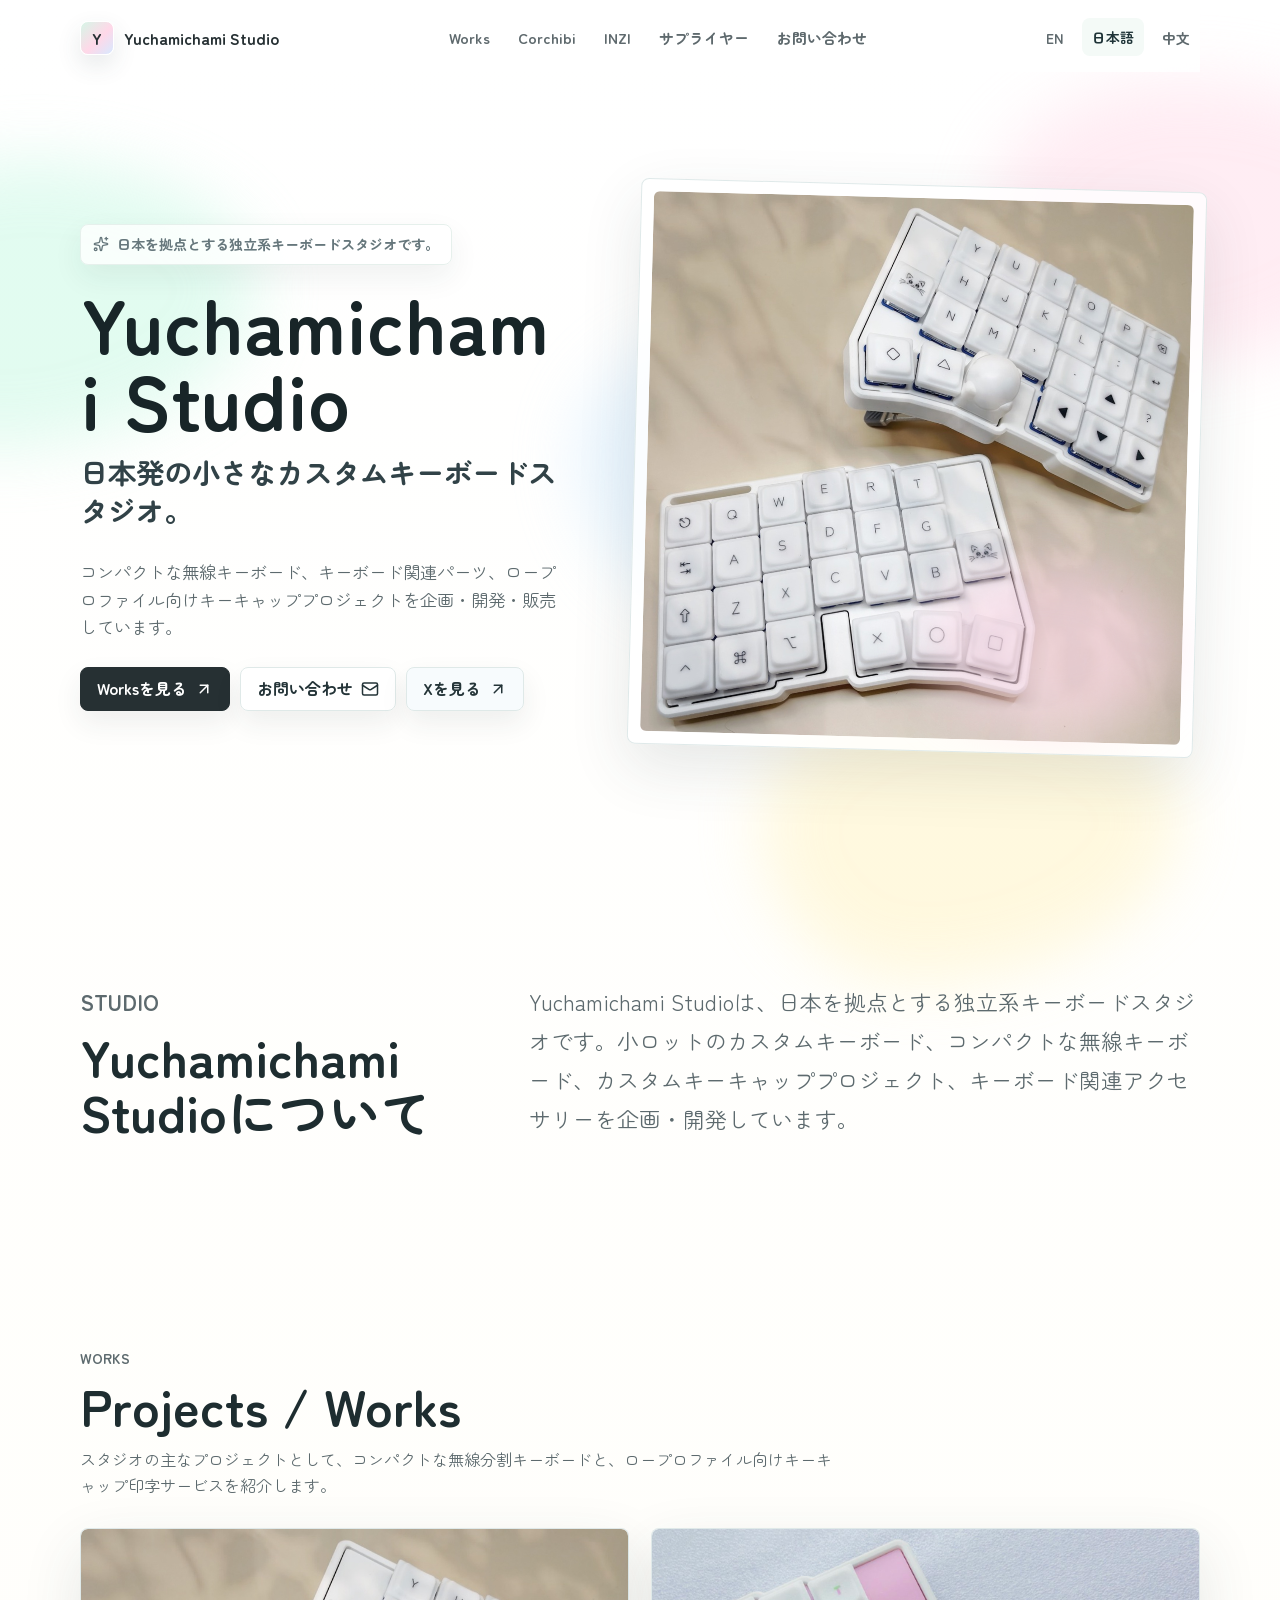
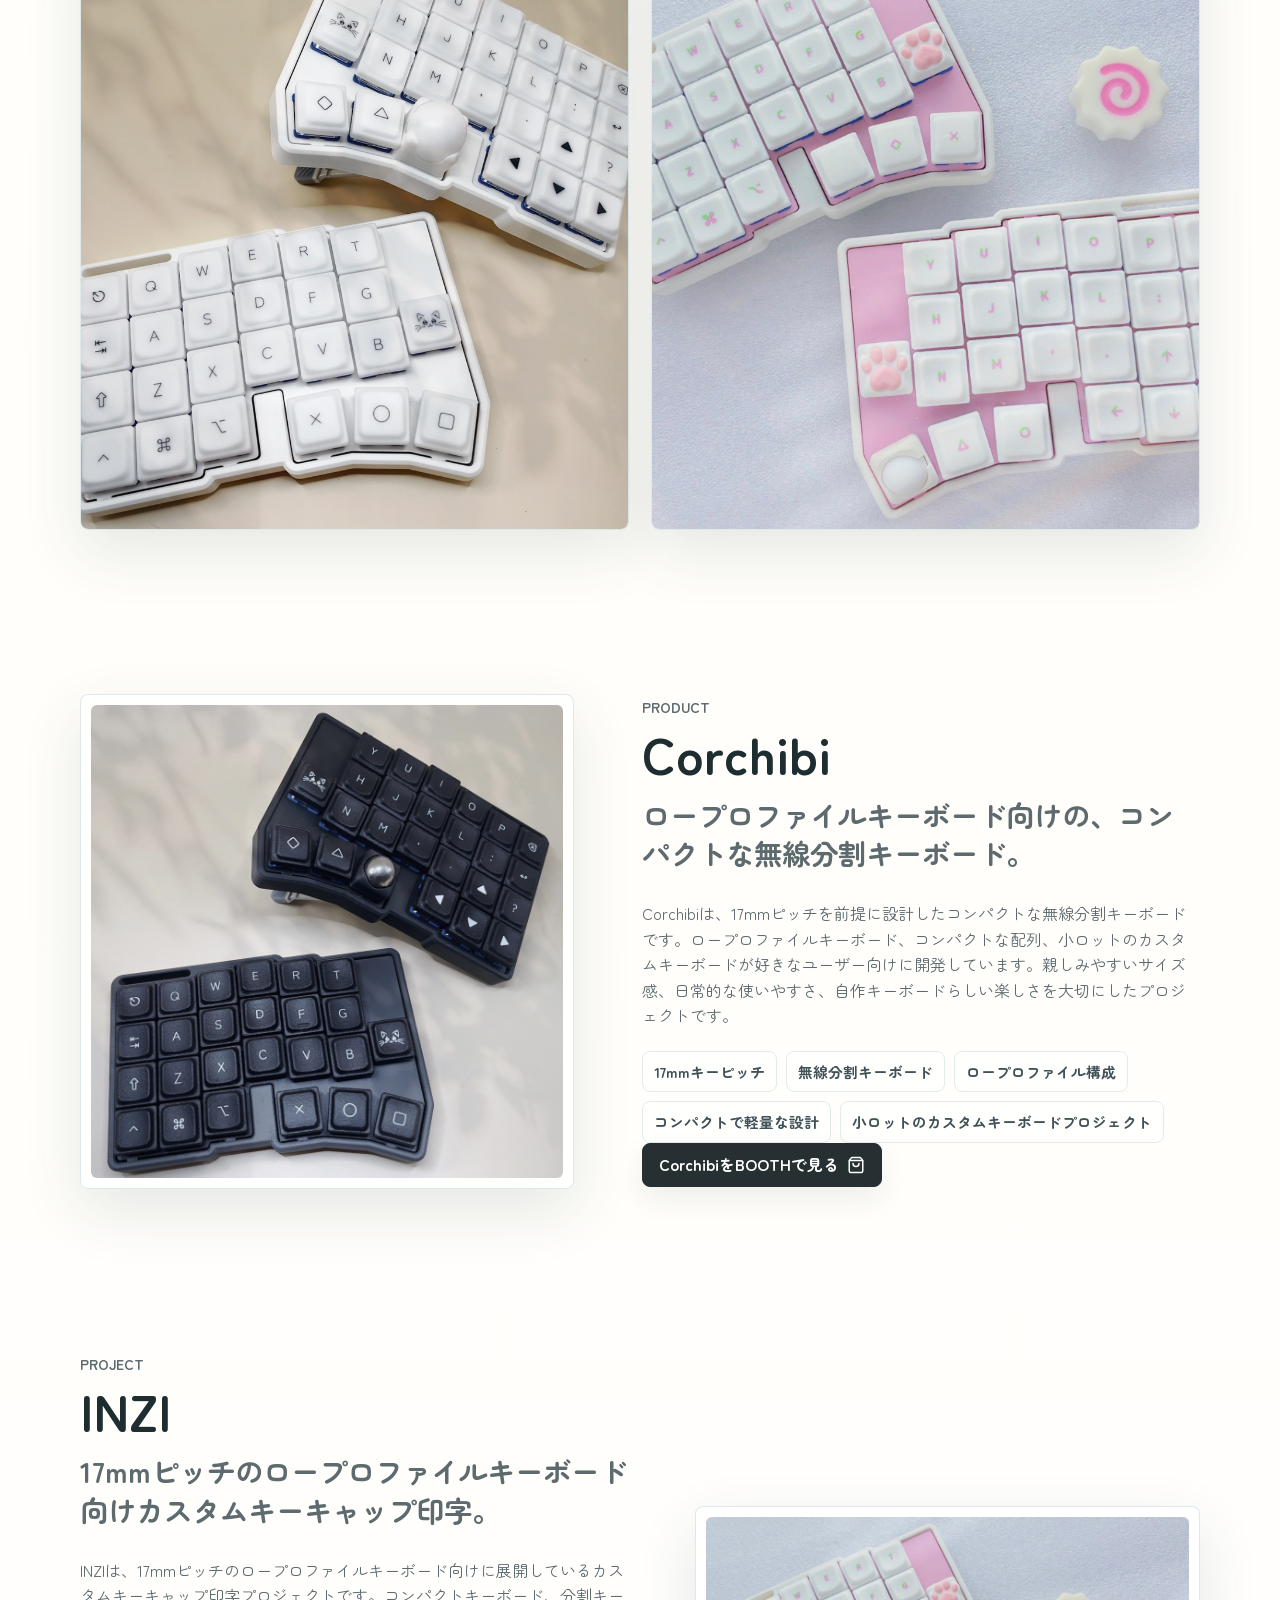
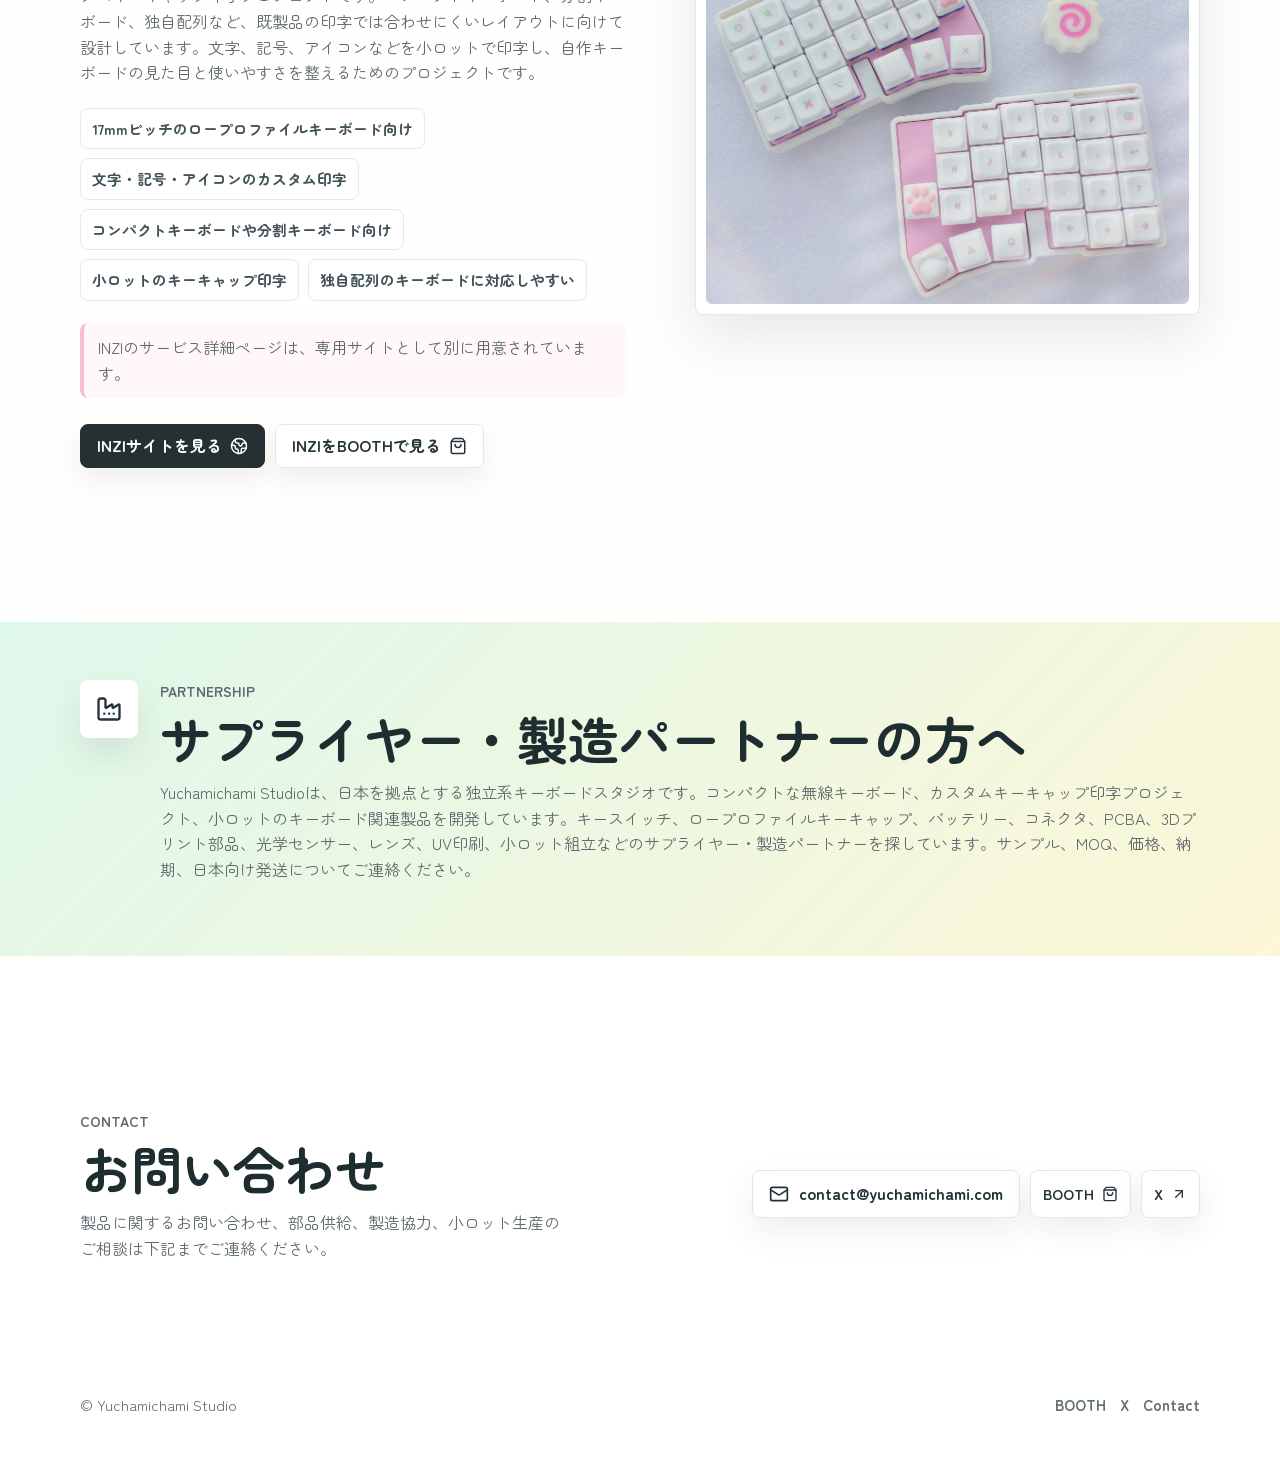
==== ja/index.html @ 156f6011 "Deploy Yuchamichami Studio site" ====
<!doctype html>
<html lang="en">
  <head>
    <meta charset="UTF-8" />
    <meta name="viewport" content="width=device-width, initial-scale=1.0" />
    <meta
      name="description"
      content="Small custom keyboards and custom keycap projects from Japan."
    />
    <meta property="og:title" content="Yuchamichami Studio" />
    <meta
      property="og:description"
      content="Small custom keyboards and custom keycap projects from Japan."
    />
    <meta property="og:image" content="/assets/corchibi-white.jpg" />
    <meta property="og:type" content="website" />
    <link rel="canonical" href="https://yuchamichami.com/" />
    <link rel="alternate" hreflang="en" href="https://yuchamichami.com/" />
    <link rel="alternate" hreflang="ja" href="https://yuchamichami.com/ja" />
    <link rel="alternate" hreflang="zh-Hans" href="https://yuchamichami.com/zh" />
    <title>Yuchamichami Studio</title>
    <script type="module" crossorigin src="/assets/index-CQ6ab3-Z.js"></script>
    <link rel="stylesheet" crossorigin href="/assets/index-CfJTHDqT.css">
  </head>

  <body>
    <div id="root"></div>
  </body>
</html>
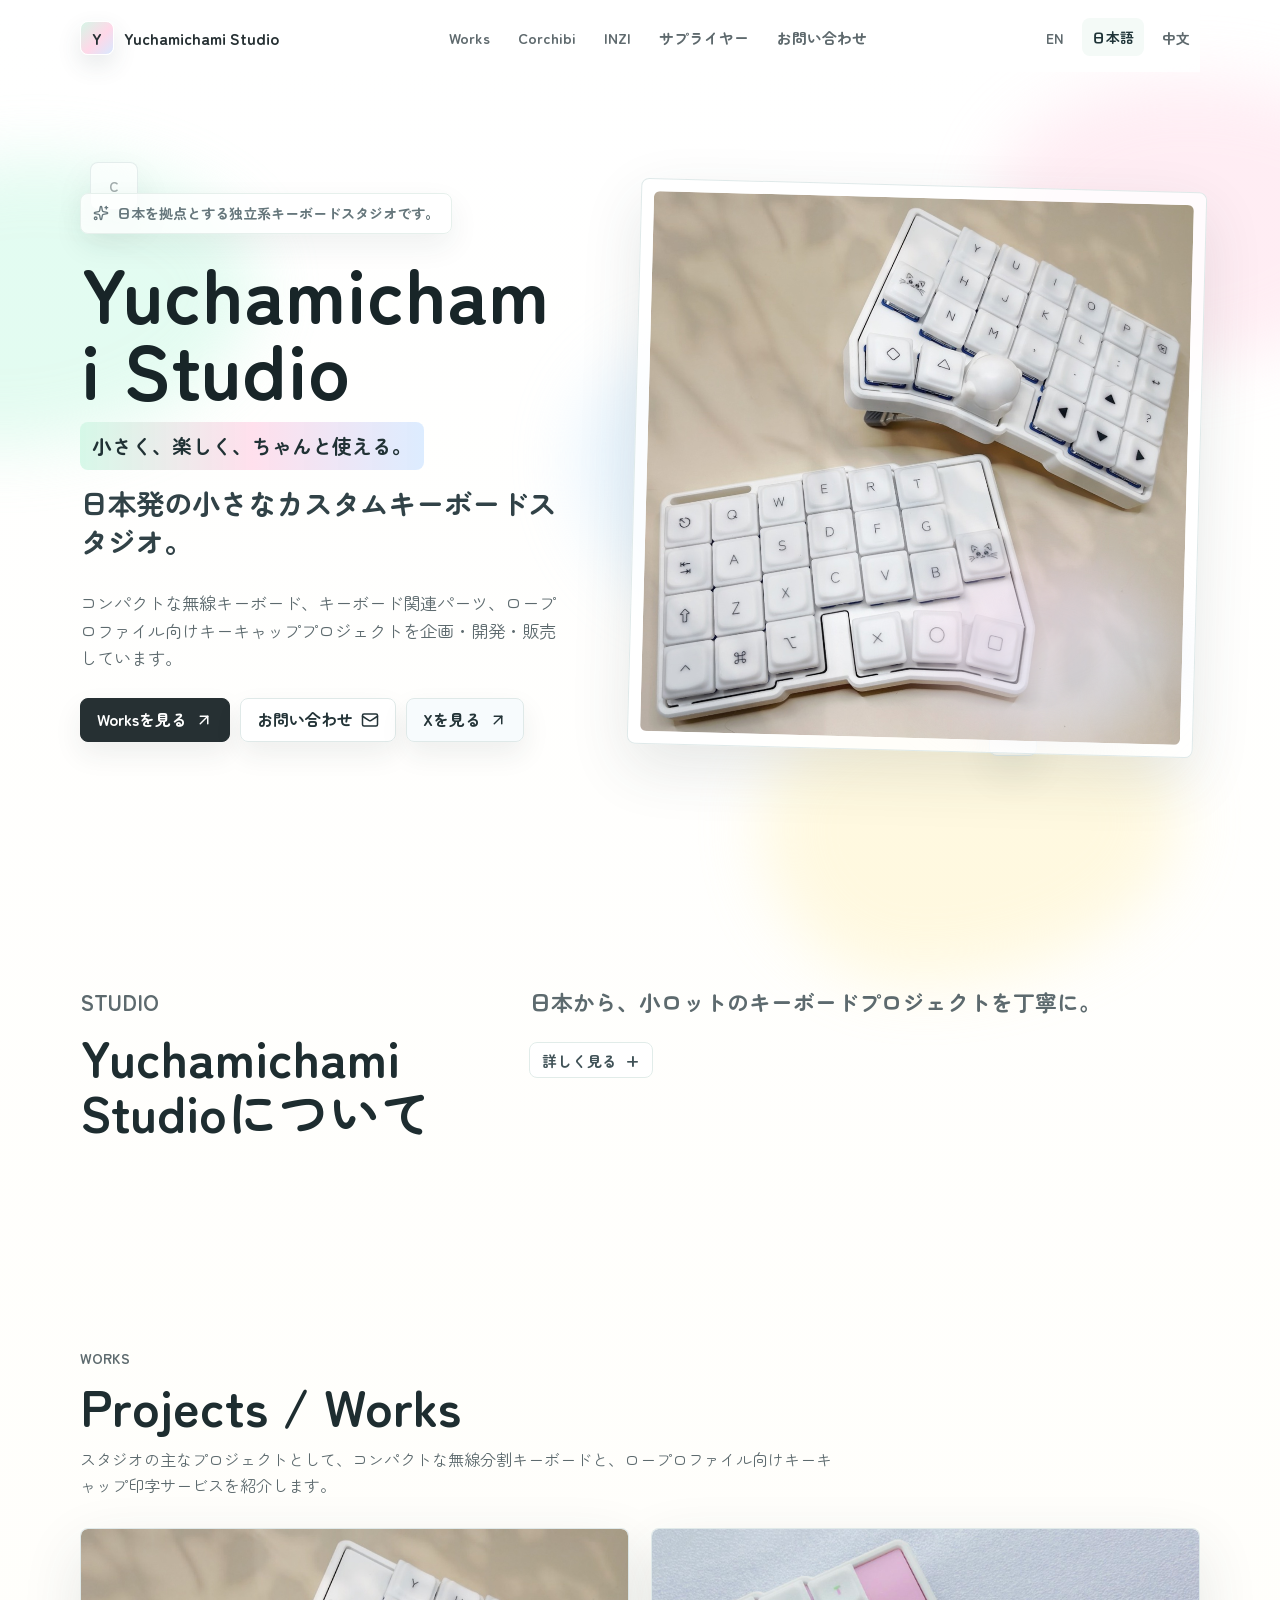
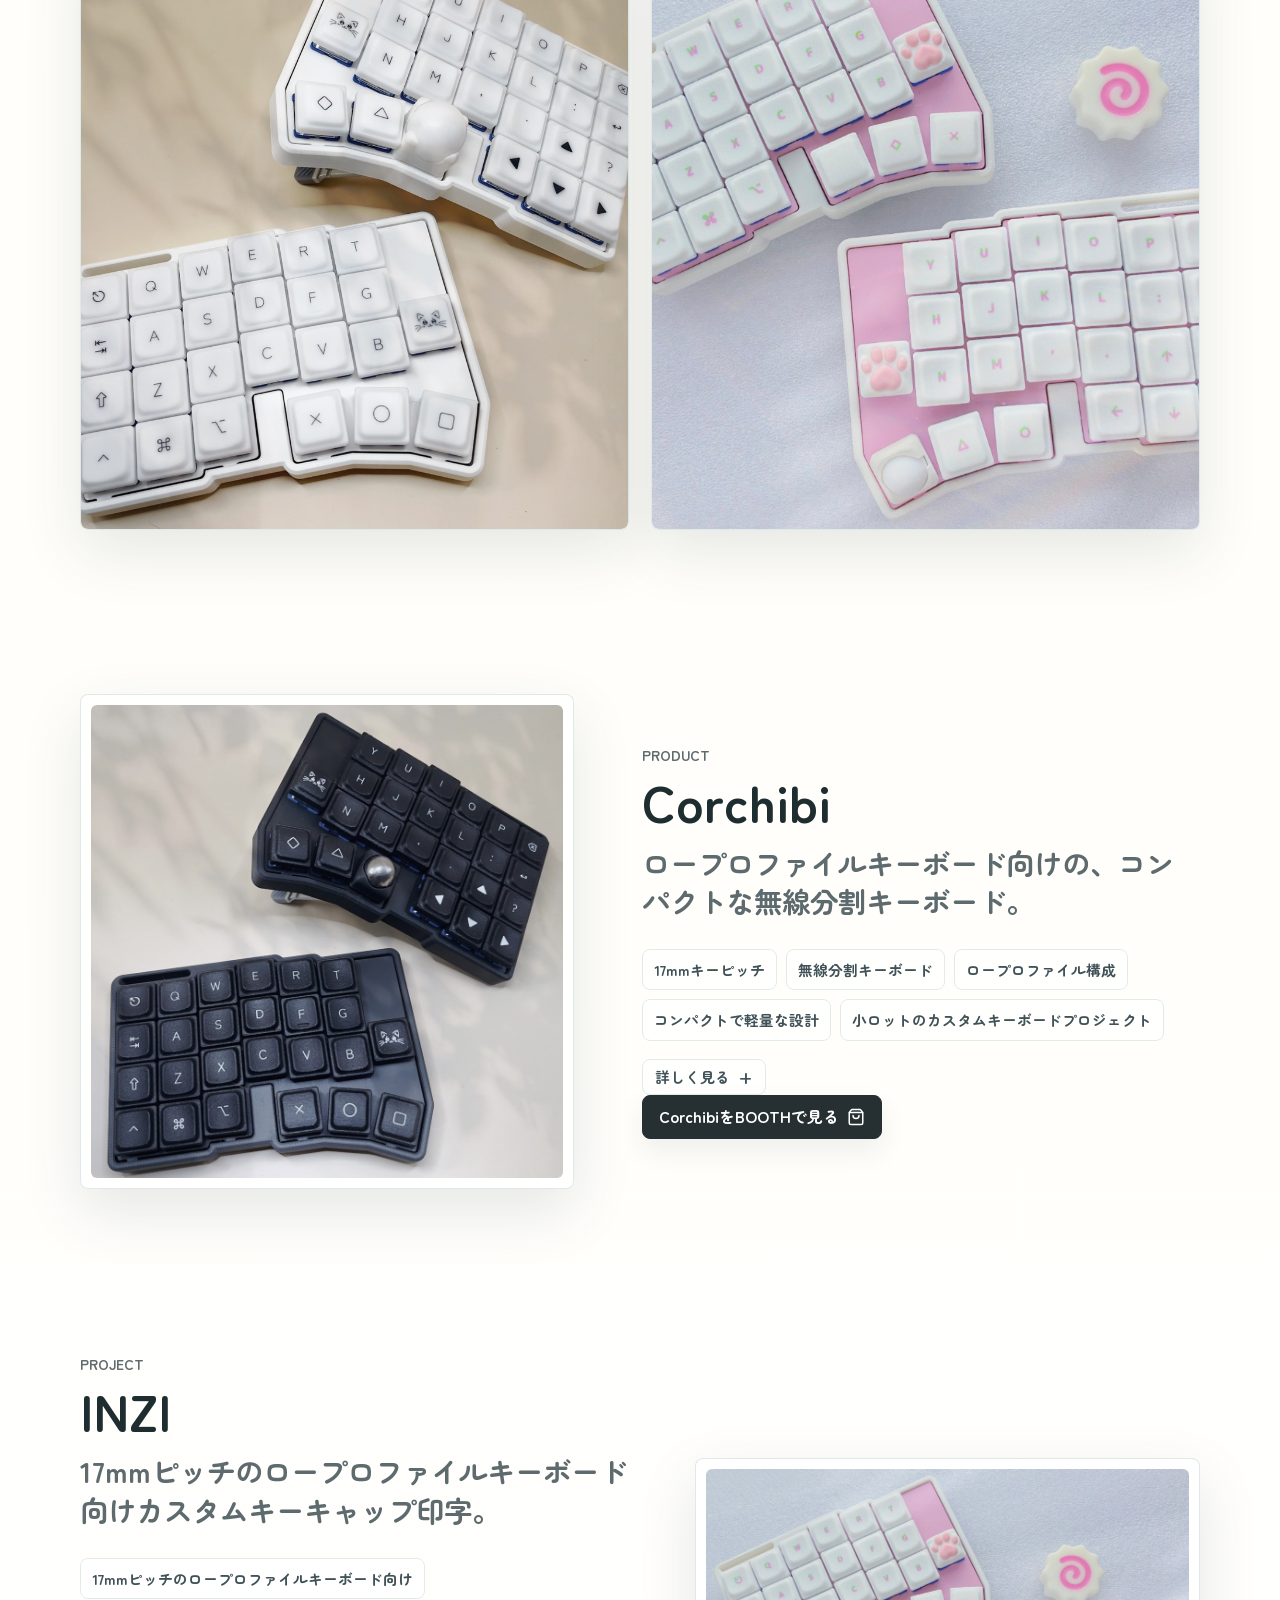
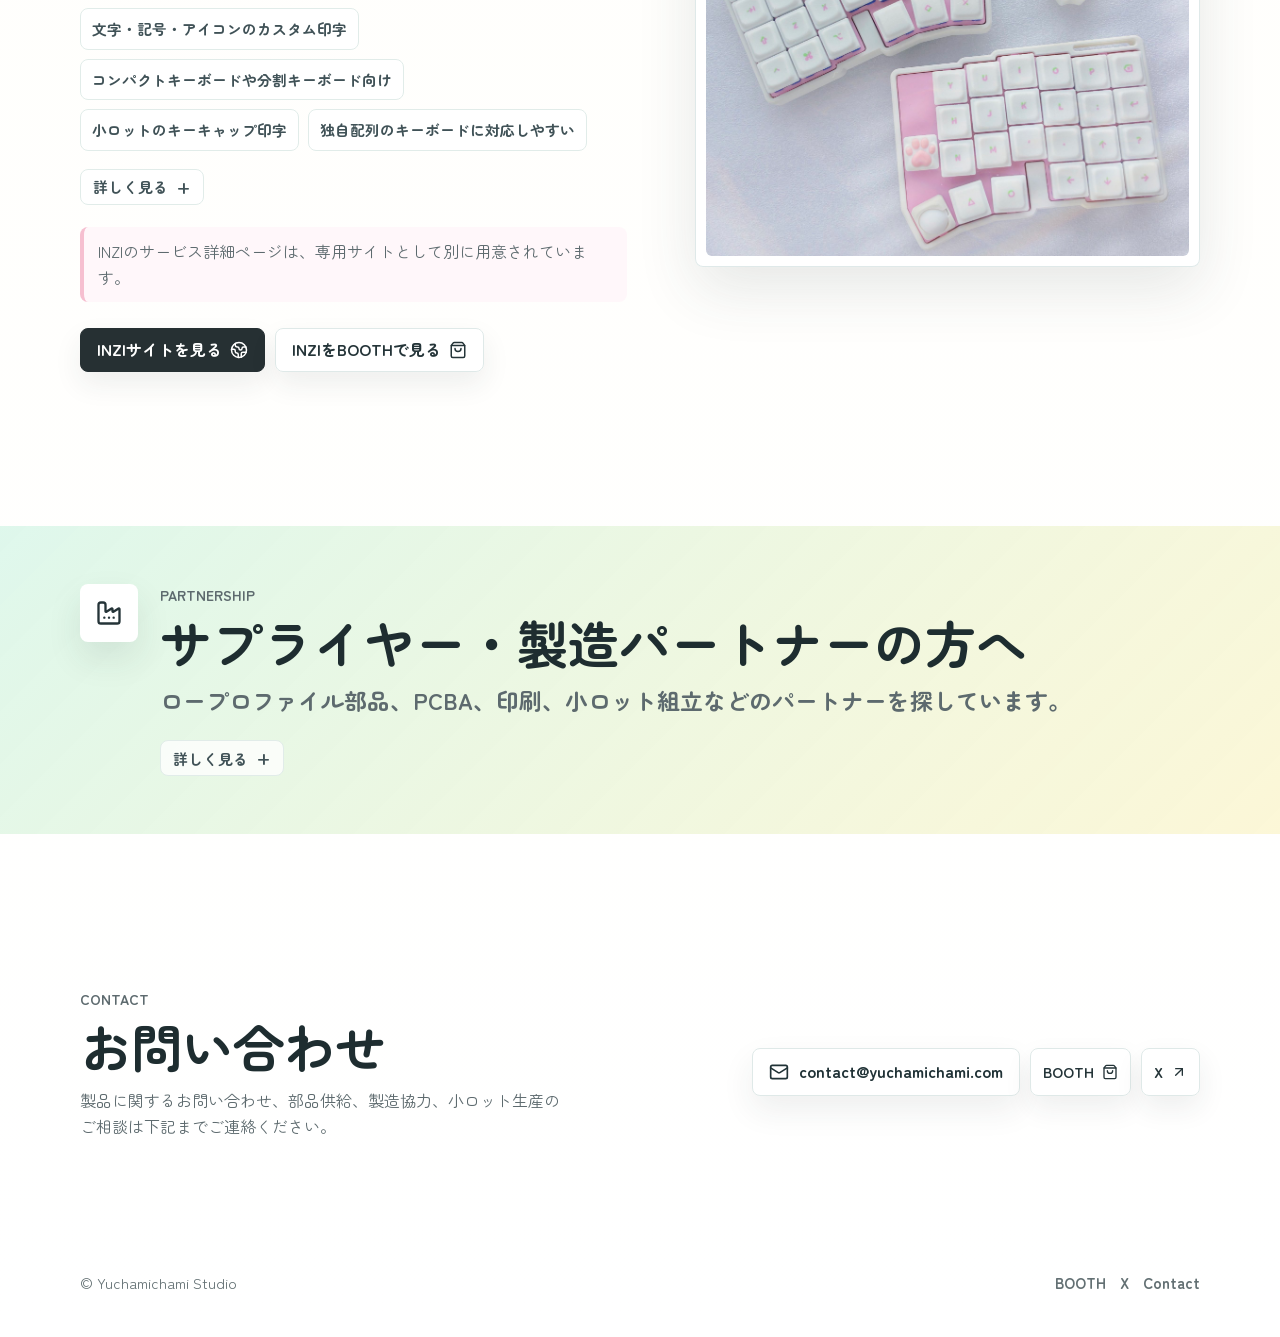
==== commit 0ff2eaa2: "Simplify copy and enrich motion" ====
--- a/ja/index.html
+++ b/ja/index.html
@@ -19,8 +19,8 @@
     <link rel="alternate" hreflang="ja" href="https://yuchamichami.com/ja" />
     <link rel="alternate" hreflang="zh-Hans" href="https://yuchamichami.com/zh" />
     <title>Yuchamichami Studio</title>
-    <script type="module" crossorigin src="/assets/index-CQ6ab3-Z.js"></script>
-    <link rel="stylesheet" crossorigin href="/assets/index-CfJTHDqT.css">
+    <script type="module" crossorigin src="/assets/index-BhpIEGTE.js"></script>
+    <link rel="stylesheet" crossorigin href="/assets/index-6RisiWN3.css">
   </head>
 
   <body>
--- a/assets/index-6RisiWN3.css
+++ b/assets/index-6RisiWN3.css
@@ -0,0 +1 @@
+@font-face{font-family:Zen Maru Gothic;font-style:normal;font-display:swap;font-weight:400;src:url([data-uri]) format("woff2"),url([data-uri]) format("woff");unicode-range:U+ffd7,U+ffda-ffdc,U+ffe0-ffe2,U+ffe4,U+ffe6,U+ffe8-ffee,U+1f100-1f10c,U+1f110-1f16c,U+1f170-1f1ac,U+1f200-1f202,U+1f210-1f234}@font-face{font-family:Zen Maru Gothic;font-style:normal;font-display:swap;font-weight:400;src:url(/assets/zen-maru-gothic-3-400-normal-CQof5Iib.woff2) format("woff2"),url(/assets/zen-maru-gothic-3-400-normal-CDTgsqhc.woff) format("woff");unicode-range:U+fa10,U+fa12-fa6d,U+fb00-fb04,U+fe10-fe19,U+fe30-fe42,U+fe44-fe52,U+fe54-fe66,U+fe68-fe6b,U+ff02,U+ff04,U+ff07,U+ff51,U+ff5b,U+ff5d,U+ff5f-ff60,U+ff66,U+ff69,U+ff87,U+ffa1-ffbe,U+ffc2-ffc7,U+ffca-ffcf,U+ffd2-ffd6}@font-face{font-family:Zen Maru Gothic;font-style:normal;font-display:swap;font-weight:400;src:url([data-uri]) format("woff2"),url([data-uri]) format("woff");unicode-range:U+f92d-f959,U+f95b-f9f2,U+f9f4-fa0b,U+fa0e-fa0f}@font-face{font-family:Zen Maru Gothic;font-style:normal;font-display:swap;font-weight:400;src:url(/assets/zen-maru-gothic-5-400-normal-dmIZJC44.woff2) format("woff2"),url(/assets/zen-maru-gothic-5-400-normal-CtYYccu3.woff) format("woff");unicode-range:U+9e8b-9e8c,U+9e8e-9e8f,U+9e91-9e92,U+9e95-9e96,U+9e98,U+9e9b,U+9e9d-9e9e,U+9ea4-9ea5,U+9ea8-9eaa,U+9eac-9eb0,U+9eb3-9eb5,U+9eb8,U+9ebc-9ebf,U+9ec3,U+9ec6,U+9ec8,U+9ecb-9ecd,U+9ecf-9ed1,U+9ed4-9ed5,U+9ed8,U+9edb-9ee0,U+9ee4-9ee5,U+9ee7-9ee8,U+9eec-9ef2,U+9ef4-9ef9,U+9efb-9eff,U+9f02-9f03,U+9f07-9f09,U+9f0e-9f12,U+9f14-9f17,U+9f19-9f1b,U+9f1f-9f22,U+9f26,U+9f2a-9f2c,U+9f2f,U+9f31-9f32,U+9f34,U+9f37,U+9f39-9f3a,U+9f3c-9f3f,U+9f41,U+9f43-9f47,U+9f4a,U+9f4e-9f50,U+9f52-9f58,U+9f5a,U+9f5d-9f61,U+9f63,U+9f66-9f6a,U+9f6c-9f73,U+9f75-9f77,U+9f7a,U+9f7d,U+9f7f,U+9f8f-9f92,U+9f94-9f97,U+9f99,U+9f9c-9fa3,U+9fa5,U+9fb4,U+9fbc-9fc2,U+9fc4,U+9fc6,U+9fcc,U+f900-f92c}@font-face{font-family:Zen Maru Gothic;font-style:normal;font-display:swap;font-weight:400;src:url(/assets/zen-maru-gothic-6-400-normal-CnV_10XA.woff2) format("woff2"),url(/assets/zen-maru-gothic-6-400-normal-DOyW9FmE.woff) format("woff");unicode-range:U+9c3e,U+9c41,U+9c43-9c4a,U+9c4e-9c50,U+9c52-9c54,U+9c56,U+9c58,U+9c5a-9c61,U+9c63,U+9c65,U+9c67-9c6b,U+9c6d-9c6e,U+9c70,U+9c72,U+9c75-9c78,U+9c7a-9c7c,U+9ce6-9ce7,U+9ceb-9cec,U+9cf0,U+9cf2,U+9cf6-9cf7,U+9cf9,U+9d02-9d03,U+9d06-9d09,U+9d0b,U+9d0e,U+9d11-9d12,U+9d15,U+9d17-9d18,U+9d1b-9d1f,U+9d23,U+9d26,U+9d2a-9d2c,U+9d2f-9d30,U+9d32-9d34,U+9d3a,U+9d3c-9d3f,U+9d41-9d48,U+9d4a,U+9d50-9d54,U+9d59,U+9d5d-9d65,U+9d69-9d6c,U+9d6f-9d70,U+9d72-9d73,U+9d76-9d77,U+9d7a-9d7c,U+9d7e,U+9d83-9d84,U+9d86-9d87,U+9d89-9d8a,U+9d8d-9d8e,U+9d92-9d93,U+9d95-9d9a,U+9da1,U+9da4,U+9da9-9dac,U+9dae,U+9db1-9db2,U+9db5,U+9db8-9dbd,U+9dbf-9dc4,U+9dc6-9dc7,U+9dc9-9dca,U+9dcf,U+9dd3-9dd7,U+9dd9-9dda,U+9dde-9de0,U+9de3,U+9de5-9de7,U+9de9,U+9deb,U+9ded-9df0,U+9df3-9df4,U+9df8,U+9dfd-9dfe,U+9e02,U+9e07,U+9e0a,U+9e0d-9e0e,U+9e10-9e12,U+9e15-9e16,U+9e19-9e1f,U+9e75,U+9e79-9e7d,U+9e80-9e85,U+9e87-9e88}@font-face{font-family:Zen Maru Gothic;font-style:normal;font-display:swap;font-weight:400;src:url(/assets/zen-maru-gothic-7-400-normal-BFqmpplX.woff2) format("woff2"),url(/assets/zen-maru-gothic-7-400-normal-BBS_c28a.woff) format("woff");unicode-range:U+9ae5-9ae7,U+9ae9,U+9aeb-9aec,U+9aee-9aef,U+9af1-9af5,U+9af7,U+9af9-9afb,U+9afd,U+9aff-9b06,U+9b08-9b09,U+9b0b-9b0e,U+9b10,U+9b12,U+9b16,U+9b18-9b1d,U+9b1f-9b20,U+9b22-9b23,U+9b25-9b2f,U+9b32-9b35,U+9b37,U+9b39-9b3b,U+9b3d,U+9b43-9b44,U+9b48,U+9b4b-9b4f,U+9b51,U+9b55-9b58,U+9b5b,U+9b5e,U+9b61,U+9b63,U+9b65-9b66,U+9b68,U+9b6a-9b6f,U+9b72-9b79,U+9b7f-9b80,U+9b83-9b87,U+9b89-9b8b,U+9b8d,U+9b8f-9b94,U+9b96-9b97,U+9b9a,U+9b9d-9ba0,U+9ba6-9ba7,U+9ba9-9baa,U+9bac,U+9bb0-9bb2,U+9bb4,U+9bb7-9bb9,U+9bbb-9bbc,U+9bbe-9bc1,U+9bc6-9bc8,U+9bca,U+9bce-9bd2,U+9bd4,U+9bd7-9bd8,U+9bdd,U+9bdf,U+9be1-9be5,U+9be7,U+9bea-9beb,U+9bee-9bf3,U+9bf5,U+9bf7-9bfa,U+9bfd,U+9bff-9c00,U+9c02,U+9c04,U+9c06,U+9c08-9c0d,U+9c0f-9c16,U+9c18-9c1e,U+9c21-9c2a,U+9c2d-9c32,U+9c35-9c37,U+9c39-9c3a,U+9c3d}@font-face{font-family:Zen Maru Gothic;font-style:normal;font-display:swap;font-weight:400;src:url(/assets/zen-maru-gothic-8-400-normal-BvzSkzoQ.woff2) format("woff2"),url(/assets/zen-maru-gothic-8-400-normal-C-r-dxFz.woff) format("woff");unicode-range:U+98eb,U+98ed-98ee,U+98f0-98f1,U+98f3,U+98f6,U+9902,U+9907-9909,U+9911-9912,U+9914-9918,U+991a-9922,U+9924,U+9926-9927,U+992b-992c,U+992e,U+9931-9935,U+9939-993e,U+9940-9942,U+9945-9949,U+994b-994e,U+9950-9952,U+9954-9955,U+9958-9959,U+995b-995c,U+995e-9960,U+9963,U+9997-9998,U+999b,U+999d-999f,U+99a3,U+99a5-99a6,U+99a8,U+99ad-99ae,U+99b0-99b2,U+99b5,U+99b9-99ba,U+99bc-99bd,U+99bf,U+99c1,U+99c3,U+99c8-99c9,U+99d1,U+99d3-99d5,U+99d8-99df,U+99e1-99e2,U+99e7,U+99ea-99ee,U+99f0-99f2,U+99f4-99f5,U+99f8-99f9,U+99fb-99fe,U+9a01-9a05,U+9a08,U+9a0a-9a0c,U+9a0f-9a11,U+9a16,U+9a1a,U+9a1e,U+9a20,U+9a22-9a24,U+9a27,U+9a2b,U+9a2d-9a2e,U+9a31,U+9a33,U+9a35-9a38,U+9a3e,U+9a40-9a45,U+9a47,U+9a4a-9a4e,U+9a51-9a52,U+9a54-9a58,U+9a5b,U+9a5d,U+9a5f,U+9a62,U+9a64-9a65,U+9a69-9a6c,U+9aaa,U+9aac-9ab0,U+9ab2,U+9ab4-9ab7,U+9ab9,U+9abb-9ac1,U+9ac3,U+9ac6,U+9ac8,U+9ace-9ad3,U+9ad5-9ad7,U+9adb-9adc,U+9ade-9ae0,U+9ae2-9ae4}@font-face{font-family:Zen Maru Gothic;font-style:normal;font-display:swap;font-weight:400;src:url(/assets/zen-maru-gothic-9-400-normal-DyDupvGK.woff2) format("woff2"),url(/assets/zen-maru-gothic-9-400-normal-qMFnVKQR.woff) format("woff");unicode-range:U+971d,U+9721-9724,U+9728,U+972a,U+9730-9731,U+9733,U+9736,U+9738-9739,U+973b,U+973d-973e,U+9741-9744,U+9746-974a,U+974d-974f,U+9751,U+9755,U+9757-9758,U+975a-975c,U+9760-9761,U+9763-9764,U+9766-9768,U+976a-976b,U+976e,U+9771,U+9773,U+9776-977d,U+977f-9781,U+9785-9786,U+9789,U+978b,U+978f-9790,U+9795-9797,U+9799-979a,U+979c,U+979e-97a0,U+97a2-97a3,U+97a6,U+97a8,U+97ab-97ac,U+97ae,U+97b1-97b6,U+97b8-97ba,U+97bc,U+97be-97bf,U+97c1,U+97c3-97ce,U+97d0-97d1,U+97d4,U+97d7-97d9,U+97db-97de,U+97e0-97e1,U+97e4,U+97e6,U+97ed-97ef,U+97f1-97f2,U+97f4-97f8,U+97fa,U+9804,U+9807,U+980a,U+980c-980f,U+9814,U+9816-9817,U+9819-981a,U+981c,U+981e,U+9820-9821,U+9823-9826,U+982b,U+982e-9830,U+9832-9835,U+9837,U+9839,U+983d-983e,U+9844,U+9846-9847,U+984a-984b,U+984f,U+9851-9853,U+9856-9857,U+9859-985b,U+9862-9863,U+9865-9866,U+986a-986c,U+986f-9871,U+9873-9875,U+98aa-98ab,U+98ad-98ae,U+98b0-98b1,U+98b4,U+98b6-98b8,U+98ba-98bc,U+98bf,U+98c2-98c8,U+98cb-98cc,U+98ce,U+98dc,U+98de,U+98e0-98e1,U+98e3,U+98e5-98e7,U+98e9-98ea}@font-face{font-family:Zen Maru Gothic;font-style:normal;font-display:swap;font-weight:400;src:url(/assets/zen-maru-gothic-10-400-normal-CF28PtLj.woff2) format("woff2"),url(/assets/zen-maru-gothic-10-400-normal-CmNNVX-G.woff) format("woff");unicode-range:U+944a,U+944c,U+9452-9453,U+9455,U+9459-945c,U+945e-9463,U+9468,U+946a-946b,U+946d-9472,U+9475,U+9477,U+947c-947f,U+9481,U+9483-9485,U+9578-9579,U+957e-957f,U+9582,U+9584,U+9586-9588,U+958a,U+958c-958f,U+9592,U+9594,U+9596,U+9598-9599,U+959d-95a1,U+95a4,U+95a6-95a9,U+95ab-95ad,U+95b1,U+95b4,U+95b6,U+95b9-95bf,U+95c3,U+95c6,U+95c8-95cd,U+95d0-95d6,U+95d9-95da,U+95dc-95e2,U+95e4-95e6,U+95e8,U+961d-961e,U+9621-9622,U+9624-9626,U+9628,U+962c,U+962e-962f,U+9631,U+9633-9634,U+9637-963a,U+963c-963d,U+9641-9642,U+964b-964c,U+964f,U+9652,U+9654,U+9656-9658,U+965c-965f,U+9661,U+9666,U+966a,U+966c,U+966e,U+9672,U+9674,U+9677,U+967b-967c,U+967e-967f,U+9681-9684,U+9689,U+968b,U+968d,U+9691,U+9695-9698,U+969a,U+969d,U+969f,U+96a4-96aa,U+96ae-96b4,U+96b6,U+96b8-96bb,U+96bd,U+96c1,U+96c9-96cb,U+96cd-96ce,U+96d2,U+96d5-96d6,U+96d8-96da,U+96dc-96df,U+96e9,U+96ef,U+96f1,U+96f9-96fa,U+9702-9706,U+9708-9709,U+970d-970f,U+9711,U+9713-9714,U+9716,U+9719-971b}@font-face{font-family:Zen Maru Gothic;font-style:normal;font-display:swap;font-weight:400;src:url(/assets/zen-maru-gothic-11-400-normal-BJJLM63J.woff2) format("woff2"),url(/assets/zen-maru-gothic-11-400-normal-DMDB0rCu.woff) format("woff");unicode-range:U+92bc-92bd,U+92bf-92c3,U+92c5-92c8,U+92cb-92d0,U+92d2-92d3,U+92d5,U+92d7-92d9,U+92dc-92dd,U+92df-92e1,U+92e3-92e5,U+92e7-92ea,U+92ec,U+92ee,U+92f0,U+92f2,U+92f7-92fb,U+92ff-9300,U+9302,U+9304,U+9308,U+930d,U+930f-9311,U+9314-9315,U+9318-931a,U+931c-931f,U+9321-9325,U+9327-932b,U+932e,U+9333-9337,U+933a-933b,U+9344,U+9347-934a,U+934d,U+9350-9352,U+9354-9358,U+935a,U+935c,U+935e,U+9360,U+9364-9365,U+9367,U+9369-936d,U+936f-9371,U+9373-9374,U+9376,U+937a,U+937d-9382,U+9388,U+938a-938b,U+938d,U+938f,U+9392,U+9394-9395,U+9397-9398,U+939a-939b,U+939e,U+93a1,U+93a3-93a4,U+93a6,U+93a8-93a9,U+93ab-93ad,U+93b0,U+93b4-93b6,U+93b9-93bb,U+93c1,U+93c3-93cd,U+93d0-93d1,U+93d3,U+93d6-93d9,U+93dc-93df,U+93e2,U+93e4-93e8,U+93f1,U+93f5,U+93f7-93fb,U+93fd,U+9401-9404,U+9407-9409,U+940d-9410,U+9413-9417,U+9419-941a,U+941f,U+9421,U+942b,U+942e-942f,U+9431-9434,U+9436,U+9438,U+943a-943b,U+943d,U+943f,U+9441,U+9443-9445,U+9448}@font-face{font-family:Zen Maru Gothic;font-style:normal;font-display:swap;font-weight:400;src:url(/assets/zen-maru-gothic-12-400-normal-DAuEC3fn.woff2) format("woff2"),url(/assets/zen-maru-gothic-12-400-normal-BN-5a0O1.woff) format("woff");unicode-range:U+9143,U+9146-914c,U+914f,U+9153,U+9156-915b,U+9161,U+9163-9165,U+9167,U+9169,U+916d,U+9172-9174,U+9179-917b,U+9181-9183,U+9185-9187,U+9189-918b,U+918e,U+9191,U+9193-9195,U+9197-9198,U+919e,U+91a1-91a2,U+91a6,U+91a8,U+91aa-91b6,U+91ba-91bd,U+91bf-91c6,U+91c9,U+91cb,U+91d0,U+91d3-91d4,U+91d6-91d7,U+91d9-91db,U+91de-91df,U+91e1,U+91e4-91e6,U+91e9-91ea,U+91ec-91f1,U+91f5-91f7,U+91f9,U+91fb-91fd,U+91ff-9201,U+9204-9207,U+9209-920a,U+920c,U+920e,U+9210-9218,U+921c-921e,U+9223-9226,U+9228-9229,U+922c,U+922e-9230,U+9233,U+9235-923a,U+923c,U+923e-9240,U+9242-9243,U+9245-924b,U+924d-9251,U+9256-925a,U+925c-925e,U+9260-9261,U+9264-9269,U+926e-9270,U+9275-9279,U+927b-927f,U+9288-928a,U+928d-928e,U+9291-9293,U+9295-9297,U+9299,U+929b-929c,U+929f-92a0,U+92a4-92a5,U+92a7-92a8,U+92ab,U+92af,U+92b2-92b3,U+92b6-92bb}@font-face{font-family:Zen Maru Gothic;font-style:normal;font-display:swap;font-weight:400;src:url(/assets/zen-maru-gothic-13-400-normal-Dh-hcfSr.woff2) format("woff2"),url(/assets/zen-maru-gothic-13-400-normal-BKhK_wTQ.woff) format("woff");unicode-range:U+8f52-8f55,U+8f57-8f58,U+8f5c-8f5e,U+8f61-8f66,U+8f9c-8f9d,U+8f9f-8fa2,U+8fa4-8fa8,U+8fad-8faf,U+8fb4-8fb8,U+8fbe,U+8fc0-8fc2,U+8fc6,U+8fc8,U+8fca-8fcb,U+8fcd,U+8fd0,U+8fd2-8fd3,U+8fd5,U+8fda,U+8fe0,U+8fe2-8fe5,U+8fe8-8fea,U+8fed-8fef,U+8ff1,U+8ff4-8ff6,U+8ff8-8ffb,U+8ffe,U+9002,U+9004-9005,U+9008,U+900b-900e,U+9011,U+9013,U+9015-9016,U+9018,U+901b,U+901e,U+9021,U+9027-902a,U+902c-902d,U+902f,U+9033-9037,U+9039,U+903c,U+903e-903f,U+9041,U+9043-9044,U+9049,U+904c,U+904f-9052,U+9056,U+9058,U+905b-905e,U+9062,U+9066-9068,U+906c,U+906f-9070,U+9072,U+9074,U+9076,U+9079,U+9080-9083,U+9085,U+9087-9088,U+908b-908c,U+908e-9090,U+9095,U+9097-9099,U+909b,U+90a0-90a2,U+90a5,U+90a8,U+90af-90b6,U+90bd-90be,U+90c3-90c5,U+90c7-90c9,U+90cc,U+90d2,U+90d5,U+90d7-90d9,U+90db-90df,U+90e2,U+90e4-90e5,U+90eb,U+90ef-90f0,U+90f2,U+90f4,U+90f6,U+90fe-9100,U+9102,U+9104-9106,U+9108,U+910d,U+9110,U+9112,U+9114-911a,U+911c,U+911e,U+9120,U+9122-9123,U+9125,U+9127,U+9129,U+912d-9132,U+9134,U+9136-9137,U+9139-913a,U+913c-913d}@font-face{font-family:Zen Maru Gothic;font-style:normal;font-display:swap;font-weight:400;src:url(/assets/zen-maru-gothic-14-400-normal-mYXPWEqu.woff2) format("woff2"),url(/assets/zen-maru-gothic-14-400-normal-DamfimbZ.woff) format("woff");unicode-range:U+8dc0,U+8dc2,U+8dc5-8dc8,U+8dca-8dcc,U+8dce-8dcf,U+8dd1,U+8dd4-8dd7,U+8dd9-8ddb,U+8ddf,U+8de3-8de5,U+8de7,U+8dea-8dec,U+8df0-8df2,U+8df4,U+8dfc-8dfd,U+8dff,U+8e01,U+8e04-8e06,U+8e08-8e09,U+8e0b-8e0c,U+8e10-8e11,U+8e14,U+8e16,U+8e1d-8e23,U+8e26-8e27,U+8e30-8e31,U+8e33-8e39,U+8e3d,U+8e40-8e42,U+8e44,U+8e47-8e50,U+8e54-8e55,U+8e59,U+8e5b-8e64,U+8e69,U+8e6c-8e6d,U+8e6f-8e72,U+8e75-8e77,U+8e79-8e7c,U+8e81-8e85,U+8e89,U+8e8b,U+8e90-8e95,U+8e98-8e9b,U+8e9d-8e9e,U+8ea1-8ea2,U+8ea7,U+8ea9-8eaa,U+8eac-8eb1,U+8eb3,U+8eb5-8eb6,U+8eba-8ebb,U+8ebe,U+8ec0-8ec1,U+8ec3-8ec8,U+8ecb,U+8ecf,U+8ed1,U+8ed4,U+8edb-8edc,U+8ee3,U+8ee8,U+8eeb,U+8eed-8eee,U+8ef0-8ef1,U+8ef7,U+8ef9-8efc,U+8efe,U+8f00,U+8f02,U+8f05,U+8f07-8f08,U+8f0a,U+8f0f-8f10,U+8f12-8f13,U+8f15-8f19,U+8f1b-8f1c,U+8f1e-8f21,U+8f23,U+8f25-8f28,U+8f2b-8f2f,U+8f33-8f37,U+8f39-8f3b,U+8f3e,U+8f40-8f43,U+8f45-8f47,U+8f49-8f4a,U+8f4c-8f4f,U+8f51}@font-face{font-family:Zen Maru Gothic;font-style:normal;font-display:swap;font-weight:400;src:url(/assets/zen-maru-gothic-15-400-normal-BSrSl0Jq.woff2) format("woff2"),url(/assets/zen-maru-gothic-15-400-normal-BAk6HPEm.woff) format("woff");unicode-range:U+8b2d,U+8b30,U+8b37,U+8b3c,U+8b3e,U+8b41-8b46,U+8b48-8b49,U+8b4c-8b4f,U+8b51-8b54,U+8b56,U+8b59,U+8b5b,U+8b5e-8b5f,U+8b63,U+8b69,U+8b6b-8b6d,U+8b6f,U+8b71,U+8b74,U+8b76,U+8b78-8b79,U+8b7c-8b81,U+8b84-8b85,U+8b8a-8b8f,U+8b92-8b96,U+8b99-8b9a,U+8b9c-8ba0,U+8c38-8c3a,U+8c3d-8c3f,U+8c41,U+8c45,U+8c47-8c49,U+8c4b-8c4c,U+8c4e-8c51,U+8c53-8c55,U+8c57-8c59,U+8c5b,U+8c5d,U+8c62-8c64,U+8c66,U+8c68-8c69,U+8c6b-8c6d,U+8c73,U+8c75-8c76,U+8c78,U+8c7a-8c7c,U+8c7e,U+8c82,U+8c85-8c87,U+8c89-8c8b,U+8c8d-8c8e,U+8c90,U+8c92-8c94,U+8c98-8c99,U+8c9b-8c9c,U+8c9f,U+8ca4,U+8cad-8cae,U+8cb2-8cb3,U+8cb6,U+8cb9-8cba,U+8cbd,U+8cc1-8cc2,U+8cc4-8cc6,U+8cc8-8cc9,U+8ccb,U+8ccd-8ccf,U+8cd2,U+8cd5-8cd6,U+8cd9-8cda,U+8cdd,U+8ce1,U+8ce3-8ce4,U+8ce6,U+8ce8,U+8cec,U+8cef-8cf2,U+8cf4-8cf5,U+8cf7-8cf8,U+8cfa-8cfb,U+8cfd-8cff,U+8d01,U+8d03-8d04,U+8d07,U+8d09-8d0b,U+8d0d-8d10,U+8d12-8d14,U+8d16-8d17,U+8d1b-8d1d,U+8d65,U+8d67,U+8d69,U+8d6b-8d6e,U+8d71,U+8d73,U+8d76,U+8d7f,U+8d81-8d82,U+8d84,U+8d88,U+8d8d,U+8d90-8d91,U+8d95,U+8d99,U+8d9e-8da0,U+8da6,U+8da8,U+8dab-8dac,U+8daf,U+8db2,U+8db5,U+8db7,U+8db9-8dbc,U+8dbe}@font-face{font-family:Zen Maru Gothic;font-style:normal;font-display:swap;font-weight:400;src:url(/assets/zen-maru-gothic-16-400-normal-D3R9fETJ.woff2) format("woff2"),url(/assets/zen-maru-gothic-16-400-normal-DGcAJQdv.woff) format("woff");unicode-range:U+8973-8975,U+8977,U+897a-897e,U+8980,U+8983,U+8988-898a,U+898d,U+8990,U+8993-8995,U+8998,U+899b-899c,U+899f-89a1,U+89a5-89a6,U+89a9,U+89ac,U+89af-89b0,U+89b2,U+89b4-89b7,U+89ba,U+89bc-89bd,U+89bf-89c1,U+89d4-89d8,U+89da,U+89dc-89dd,U+89e5,U+89e7,U+89e9,U+89eb,U+89ed,U+89f1,U+89f3-89f4,U+89f6,U+89f8-89f9,U+89fd,U+89ff,U+8a01,U+8a04-8a05,U+8a07,U+8a0c,U+8a0f-8a12,U+8a14-8a16,U+8a1b,U+8a1d-8a1e,U+8a20-8a22,U+8a24-8a26,U+8a2b-8a2c,U+8a2f,U+8a35-8a37,U+8a3b,U+8a3d-8a3e,U+8a40-8a41,U+8a43,U+8a45-8a49,U+8a4d-8a4e,U+8a51-8a54,U+8a56-8a58,U+8a5b-8a5d,U+8a61-8a62,U+8a65,U+8a67,U+8a6c-8a6d,U+8a75-8a77,U+8a79-8a7c,U+8a7e-8a80,U+8a82-8a86,U+8a8b,U+8a8f-8a92,U+8a96-8a97,U+8a99-8a9a,U+8a9f,U+8aa1,U+8aa3,U+8aa5-8aaa,U+8aae-8aaf,U+8ab3,U+8ab6-8ab7,U+8abb-8abc,U+8abe,U+8ac2-8ac4,U+8ac6,U+8ac8-8aca,U+8acc-8acd,U+8ad0-8ad1,U+8ad3-8ad5,U+8ad7,U+8ada-8ae2,U+8ae4,U+8ae7,U+8aeb-8aec,U+8aee,U+8af0-8af1,U+8af3-8af7,U+8afa,U+8afc,U+8aff,U+8b01-8b02,U+8b04-8b07,U+8b0a-8b0d,U+8b0f-8b11,U+8b14,U+8b16,U+8b1a,U+8b1c,U+8b1e-8b20,U+8b26,U+8b28,U+8b2b-8b2c}@font-face{font-family:Zen Maru Gothic;font-style:normal;font-display:swap;font-weight:400;src:url(/assets/zen-maru-gothic-17-400-normal-DvoWo9j3.woff2) format("woff2"),url(/assets/zen-maru-gothic-17-400-normal-Ba2POQ4G.woff) format("woff");unicode-range:U+87e2-87e6,U+87ea-87ed,U+87ef,U+87f1,U+87f3,U+87f5-87f8,U+87fa-87fb,U+87fe-87ff,U+8801,U+8803,U+8805-8807,U+8809-880b,U+880d-8816,U+8818-881c,U+881e-881f,U+8821-8822,U+8827-8828,U+882d-882e,U+8830-8832,U+8835-8836,U+8839-883c,U+8841-8845,U+8848-884b,U+884d-884e,U+8851-8852,U+8855-8856,U+8858-885a,U+885c,U+885e-8860,U+8862,U+8864,U+8869,U+886b,U+886e-886f,U+8871-8872,U+8875,U+8877,U+8879,U+887b,U+887d-887e,U+8880-8882,U+8888,U+888d,U+8892,U+8897-889c,U+889e-88a0,U+88a2,U+88a4,U+88a8,U+88aa,U+88ae,U+88b0-88b1,U+88b5,U+88b7,U+88ba,U+88bc-88c0,U+88c3-88c4,U+88c6,U+88ca-88ce,U+88d1-88d4,U+88d8-88d9,U+88db,U+88dd-88e1,U+88e7-88e8,U+88ef-88f2,U+88f4-88f5,U+88f7,U+88f9,U+88fc,U+8901-8902,U+8904,U+8906,U+890a,U+890c-890f,U+8913,U+8915-8916,U+8918-891a,U+891c-891e,U+8920,U+8925-8928,U+892a-892b,U+8930-8932,U+8935-893b,U+893e,U+8940-8946,U+8949,U+894c-894d,U+894f,U+8952,U+8956-8957,U+895a-895c,U+895e,U+8960-8964,U+8966,U+896a-896b,U+896d-8970}@font-face{font-family:Zen Maru Gothic;font-style:normal;font-display:swap;font-weight:400;src:url(/assets/zen-maru-gothic-18-400-normal-6jTpK34a.woff2) format("woff2"),url(/assets/zen-maru-gothic-18-400-normal-BVMLTvVW.woff) format("woff");unicode-range:U+8655-8659,U+865b,U+865d-8664,U+8667,U+8669,U+866c,U+866f,U+8671,U+8675-8677,U+867a-867b,U+867d,U+8687-8689,U+868b-868d,U+8691,U+8693,U+8695-8696,U+8698,U+869a,U+869c-869d,U+86a1,U+86a3-86a4,U+86a6-86ab,U+86ad,U+86af-86b1,U+86b3-86b9,U+86bf-86c1,U+86c3-86c6,U+86c9,U+86cb,U+86ce,U+86d1-86d2,U+86d4-86d5,U+86d7,U+86da,U+86dc,U+86de-86e0,U+86e3-86e7,U+86e9,U+86ec-86ed,U+86ef,U+86f8-86fe,U+8700,U+8703-870b,U+870d-8714,U+8719-871a,U+871e-871f,U+8721-8723,U+8725,U+8728-8729,U+872e-872f,U+8731-8732,U+8734,U+8737,U+8739-8740,U+8743,U+8745,U+8749,U+874b-874e,U+8751,U+8753,U+8755,U+8757-8759,U+875d,U+875f-8761,U+8763-8766,U+8768,U+876a,U+876e-876f,U+8771-8772,U+8774,U+8778,U+877b-877c,U+877f,U+8782-8789,U+878b-878c,U+878e,U+8790,U+8793,U+8795,U+8797-8799,U+879e-87a0,U+87a2-87a3,U+87a7,U+87ab-87af,U+87b1,U+87b3,U+87b5,U+87bb,U+87bd-87c1,U+87c4,U+87c6-87cb,U+87ce,U+87d0,U+87d2,U+87d5-87d6,U+87d9-87da,U+87dc,U+87df-87e0}@font-face{font-family:Zen Maru Gothic;font-style:normal;font-display:swap;font-weight:400;src:url(/assets/zen-maru-gothic-19-400-normal-mcHMYQhG.woff2) format("woff2"),url(/assets/zen-maru-gothic-19-400-normal-Dyj0Ua5X.woff) format("woff");unicode-range:U+84b4,U+84b9-84bb,U+84bd-84c2,U+84c6-84ca,U+84cc-84d1,U+84d3,U+84d6,U+84d9-84da,U+84dc,U+84e7,U+84ea,U+84ec,U+84ef-84f2,U+84f4,U+84f7,U+84fa-84fd,U+84ff-8500,U+8502-8503,U+8506-8507,U+850c,U+850e,U+8510,U+8514-8515,U+8517-8518,U+851a-851c,U+851e-851f,U+8521-8525,U+8527,U+852a-852c,U+852f,U+8532-8534,U+8536,U+853e-8541,U+8543,U+8546,U+8548,U+854a-854b,U+854f-8553,U+8555-855a,U+855c-8564,U+8569-856b,U+856d,U+856f,U+8577,U+8579-857b,U+857d-8581,U+8585-8586,U+8588-858c,U+858f-8591,U+8593,U+8597-8598,U+859b-859d,U+859f-85a0,U+85a2,U+85a4-85a5,U+85a7-85a8,U+85ad-85b0,U+85b4,U+85b6-85ba,U+85bc-85bf,U+85c1-85c2,U+85c7,U+85c9-85cb,U+85ce-85d0,U+85d5,U+85d8-85da,U+85dc,U+85df-85e1,U+85e5-85e6,U+85e8,U+85ed,U+85f3-85f4,U+85f6-85f7,U+85f9-85fa,U+85fc,U+85fe-8600,U+8602,U+8604-8606,U+860a-860b,U+860d-860e,U+8610-8613,U+8616-861b,U+861e,U+8621-8622,U+8624,U+8627,U+8629,U+862f-8630,U+8636,U+8638-863a,U+863c-863d,U+863f-8642,U+8646,U+864d,U+8652-8654}@font-face{font-family:Zen Maru Gothic;font-style:normal;font-display:swap;font-weight:400;src:url(/assets/zen-maru-gothic-20-400-normal-B3vUIspM.woff2) format("woff2"),url(/assets/zen-maru-gothic-20-400-normal-d_ld2a0K.woff) format("woff");unicode-range:U+82e8,U+82ea,U+82ed,U+82ef,U+82f3-82f4,U+82f6-82f7,U+82f9,U+82fb,U+82fd-82fe,U+8300-8301,U+8303,U+8306-8308,U+830a-830c,U+8316-8318,U+831b,U+831d-831f,U+8321-8323,U+832b-8335,U+8337,U+833a,U+833c-833d,U+8340,U+8342-8347,U+834a,U+834d-8351,U+8353-8357,U+835a,U+8362-8363,U+8370,U+8373,U+8375,U+8378,U+837c-837d,U+837f-8380,U+8382,U+8384-8387,U+838a,U+838d-838e,U+8392-8396,U+8398-83a0,U+83a2,U+83a6-83ad,U+83b1,U+83b5,U+83bd-83c1,U+83c7,U+83c9,U+83ce-83d1,U+83d4,U+83d6,U+83d8,U+83dd,U+83df-83e1,U+83e5,U+83e8,U+83ea-83eb,U+83f0,U+83f2,U+83f4,U+83f6-83f9,U+83fb-83fd,U+8401,U+8403-8404,U+8406-8407,U+840a-840b,U+840d,U+840f,U+8411,U+8413,U+8415,U+8417,U+8419,U+8420,U+8422,U+842a,U+842f,U+8431,U+8435,U+8438-8439,U+843c,U+8445-8448,U+844a,U+844d-844f,U+8451-8452,U+8456,U+8458-845a,U+845c,U+845f-8462,U+8464-8467,U+8469-846b,U+846d-8470,U+8473-8474,U+8476-847a,U+847c-847d,U+8481-8482,U+8484-8485,U+848b,U+8490,U+8492-8493,U+8495,U+8497,U+849c,U+849e-849f,U+84a1,U+84a6,U+84a8-84aa,U+84ad,U+84af,U+84b1}@font-face{font-family:Zen Maru Gothic;font-style:normal;font-display:swap;font-weight:400;src:url(/assets/zen-maru-gothic-21-400-normal-Qqh_Ld6e.woff2) format("woff2"),url(/assets/zen-maru-gothic-21-400-normal-9ByT4zya.woff) format("woff");unicode-range:U+814a,U+814c,U+8151-8153,U+8157,U+815f-8161,U+8165-8169,U+816d-816f,U+8171,U+8173-8174,U+8177,U+8180-8186,U+8188,U+818a-818b,U+818e,U+8190,U+8193,U+8195-8196,U+8198,U+819b,U+819e,U+81a0,U+81a2,U+81a4,U+81a9,U+81ae,U+81b0,U+81b2,U+81b4-81b5,U+81b8,U+81ba-81bb,U+81bd-81be,U+81c0-81c3,U+81c5-81c6,U+81c8-81cb,U+81cd-81cf,U+81d1,U+81d5-81db,U+81dd-81e1,U+81e4-81e5,U+81e7,U+81eb-81ec,U+81ef-81f2,U+81f5-81f6,U+81f8-81fb,U+81fd-8205,U+8209-820b,U+820d,U+820f,U+8212-8214,U+8216,U+8219-821d,U+8221-8222,U+8228-8229,U+822b,U+822e,U+8232-8235,U+8237-8238,U+823a,U+823c,U+8240,U+8243-8246,U+8249,U+824b,U+824e-824f,U+8251,U+8256-825a,U+825c-825d,U+825f-8260,U+8262-8264,U+8267-8268,U+826a-826b,U+826d-826e,U+8271,U+8274,U+8277,U+8279,U+827b,U+827d-8281,U+8283-8284,U+8287,U+8289-828a,U+828d-828e,U+8291-8294,U+8296,U+8298-829b,U+829f-82a1,U+82a3-82a4,U+82a7-82ac,U+82ae,U+82b0,U+82b2,U+82b4,U+82b7,U+82ba-82bc,U+82be-82bf,U+82c5-82c6,U+82d0,U+82d2-82d3,U+82d5,U+82d9-82da,U+82dc,U+82de-82e4,U+82e7}@font-face{font-family:Zen Maru Gothic;font-style:normal;font-display:swap;font-weight:400;src:url(/assets/zen-maru-gothic-22-400-normal-1Yv63t5B.woff2) format("woff2"),url(/assets/zen-maru-gothic-22-400-normal-CR-1JrRG.woff) format("woff");unicode-range:U+7f77-7f79,U+7f7d-7f80,U+7f82-7f83,U+7f86-7f88,U+7f8b-7f8d,U+7f8f-7f91,U+7f94,U+7f96-7f97,U+7f9a,U+7f9c-7f9d,U+7fa1-7fa3,U+7fa6,U+7faa,U+7fad-7faf,U+7fb2,U+7fb4,U+7fb6,U+7fb8-7fb9,U+7fbc,U+7fbf-7fc0,U+7fc3,U+7fc5-7fc6,U+7fc8,U+7fca,U+7fce-7fcf,U+7fd5,U+7fdb,U+7fdf,U+7fe1,U+7fe3,U+7fe5-7fe6,U+7fe8-7fe9,U+7feb-7fec,U+7fee-7ff0,U+7ff2-7ff3,U+7ff9-7ffa,U+7ffd-7fff,U+8002,U+8004,U+8006-8008,U+800a-800f,U+8011-8014,U+8016,U+8018-8019,U+801c-8021,U+8024,U+8026,U+8028,U+802c,U+802e,U+8030,U+8034-8035,U+8037,U+8039-8040,U+8043-8044,U+8046,U+804a,U+8052,U+8058,U+805a,U+805f-8060,U+8062,U+8064,U+8066,U+8068,U+806d,U+806f-8073,U+8075-8076,U+8079,U+807b,U+807d-8081,U+8084-8088,U+808b,U+808e,U+8093,U+8099-809a,U+809c,U+809e,U+80a4,U+80a6-80a7,U+80ab-80ad,U+80b1,U+80b8-80b9,U+80c4-80c5,U+80c8,U+80ca,U+80cd,U+80cf,U+80d2,U+80d4-80db,U+80dd,U+80e0,U+80e4-80e6,U+80ed-80f3,U+80f5-80f7,U+80f9-80fc,U+80fe,U+8101,U+8103,U+8109,U+810b,U+810d,U+8116-8118,U+811b-811c,U+811e,U+8120,U+8123-8124,U+8127,U+8129,U+812b-812c,U+812f-8130,U+8135,U+8139-813a,U+813c-813e,U+8141,U+8145-8147}@font-face{font-family:Zen Maru Gothic;font-style:normal;font-display:swap;font-weight:400;src:url(/assets/zen-maru-gothic-23-400-normal-CfVTl3_G.woff2) format("woff2"),url(/assets/zen-maru-gothic-23-400-normal-BMftE2c3.woff) format("woff");unicode-range:U+7d57,U+7d59-7d5d,U+7d63,U+7d65,U+7d67,U+7d6a,U+7d6e,U+7d70,U+7d72-7d73,U+7d78,U+7d7a-7d7b,U+7d7d,U+7d7f,U+7d81-7d83,U+7d85-7d86,U+7d88-7d89,U+7d8b-7d8d,U+7d8f,U+7d91,U+7d93,U+7d96-7d97,U+7d9b-7da0,U+7da2-7da3,U+7da6-7da7,U+7daa-7dac,U+7dae-7db0,U+7db3,U+7db5-7db9,U+7dbd,U+7dc0,U+7dc2-7dc7,U+7dcc-7dce,U+7dd0,U+7dd5-7dd9,U+7ddc-7dde,U+7de1-7de6,U+7dea-7ded,U+7df1-7df2,U+7df5-7df6,U+7df9-7dfa,U+7e00,U+7e05,U+7e08-7e0b,U+7e10-7e12,U+7e15,U+7e17,U+7e1c-7e1d,U+7e1f-7e23,U+7e27-7e28,U+7e2c-7e2d,U+7e2f,U+7e31-7e33,U+7e35-7e37,U+7e39-7e3b,U+7e3d,U+7e3f,U+7e43-7e48,U+7e4e,U+7e50,U+7e52,U+7e56,U+7e58-7e5a,U+7e5d-7e5f,U+7e61-7e62,U+7e65-7e67,U+7e69-7e6b,U+7e6d-7e6f,U+7e73,U+7e75,U+7e78-7e79,U+7e7b-7e7f,U+7e81-7e83,U+7e86-7e8a,U+7e8c-7e8e,U+7e90-7e96,U+7e98,U+7e9a-7e9f,U+7f38,U+7f3a-7f3f,U+7f43-7f45,U+7f47,U+7f4c-7f50,U+7f52-7f55,U+7f58,U+7f5b-7f5d,U+7f5f,U+7f61,U+7f63-7f69,U+7f6b,U+7f6d,U+7f71}@font-face{font-family:Zen Maru Gothic;font-style:normal;font-display:swap;font-weight:400;src:url(/assets/zen-maru-gothic-24-400-normal-BWnLJHwH.woff2) format("woff2"),url(/assets/zen-maru-gothic-24-400-normal-Dmj-NqfT.woff) format("woff");unicode-range:U+7bc8,U+7bca-7bcc,U+7bcf,U+7bd4,U+7bd6-7bd7,U+7bd9-7bdb,U+7bdd,U+7be5-7be6,U+7be8-7bea,U+7bf0,U+7bf2-7bfa,U+7bfc,U+7bfe,U+7c00-7c04,U+7c06-7c07,U+7c09,U+7c0b-7c0f,U+7c11-7c14,U+7c17,U+7c19,U+7c1b,U+7c1e-7c20,U+7c23,U+7c25-7c28,U+7c2a-7c2c,U+7c2f,U+7c31,U+7c33-7c34,U+7c36-7c3a,U+7c3d-7c3e,U+7c40,U+7c42-7c43,U+7c45-7c46,U+7c4a,U+7c4c,U+7c4f-7c5f,U+7c61,U+7c63-7c65,U+7c67,U+7c69,U+7c6c-7c70,U+7c72,U+7c75,U+7c79,U+7c7b-7c7e,U+7c81-7c83,U+7c86-7c87,U+7c8d,U+7c8f-7c90,U+7c94,U+7c9e,U+7ca0-7ca2,U+7ca4-7ca6,U+7ca8,U+7cab,U+7cad-7cae,U+7cb0-7cb3,U+7cb6-7cb7,U+7cb9-7cbd,U+7cbf-7cc0,U+7cc2,U+7cc4-7cc5,U+7cc7-7cca,U+7ccd-7ccf,U+7cd2-7cd5,U+7cd7-7cda,U+7cdc-7cdd,U+7cdf-7ce0,U+7ce2,U+7ce6,U+7ce9,U+7ceb,U+7cef,U+7cf2,U+7cf4-7cf6,U+7cf9-7cfa,U+7cfe,U+7d02-7d03,U+7d06-7d0a,U+7d0f,U+7d11-7d13,U+7d15-7d16,U+7d1c-7d1e,U+7d23,U+7d26,U+7d2a,U+7d2c-7d2e,U+7d31-7d32,U+7d35,U+7d3c-7d41,U+7d43,U+7d45,U+7d47-7d48,U+7d4b,U+7d4d-7d4f,U+7d51,U+7d53,U+7d55-7d56}@font-face{font-family:Zen Maru Gothic;font-style:normal;font-display:swap;font-weight:400;src:url(/assets/zen-maru-gothic-25-400-normal-CJ-I435M.woff2) format("woff2"),url(/assets/zen-maru-gothic-25-400-normal-DdEjYPmu.woff) format("woff");unicode-range:U+7a17-7a19,U+7a1b,U+7a1e-7a21,U+7a27,U+7a2b,U+7a2d,U+7a2f-7a31,U+7a34-7a35,U+7a37-7a3b,U+7a3e,U+7a43-7a49,U+7a4c,U+7a4e,U+7a50,U+7a55-7a57,U+7a59,U+7a5c-7a5d,U+7a5f-7a63,U+7a65,U+7a67,U+7a69-7a6a,U+7a6d,U+7a70,U+7a75,U+7a78-7a79,U+7a7d-7a7e,U+7a80,U+7a82,U+7a84-7a86,U+7a88,U+7a8a-7a8b,U+7a90-7a91,U+7a94-7a98,U+7a9e,U+7aa0,U+7aa3,U+7aa9,U+7aac,U+7ab0,U+7ab3,U+7ab5-7ab6,U+7ab9-7abf,U+7ac3,U+7ac5-7aca,U+7acc-7acf,U+7ad1-7ad3,U+7ad5,U+7ada-7adb,U+7add,U+7adf,U+7ae1-7ae2,U+7ae6-7aed,U+7af0-7af1,U+7af4,U+7af8,U+7afa-7afb,U+7afd-7afe,U+7b02,U+7b04,U+7b06-7b08,U+7b0a-7b0b,U+7b0f,U+7b12,U+7b14,U+7b18-7b19,U+7b1e-7b1f,U+7b23,U+7b25,U+7b27-7b2b,U+7b2d-7b31,U+7b33-7b36,U+7b3b,U+7b3d,U+7b3f-7b41,U+7b45,U+7b47,U+7b4c-7b50,U+7b53,U+7b55,U+7b5d,U+7b60,U+7b64-7b66,U+7b69-7b6a,U+7b6c-7b75,U+7b77,U+7b79-7b7a,U+7b7f,U+7b84,U+7b86,U+7b89,U+7b8d-7b92,U+7b96,U+7b98-7ba0,U+7ba5,U+7bac-7bad,U+7baf-7bb0,U+7bb2,U+7bb4-7bb6,U+7bba-7bbd,U+7bc1-7bc2,U+7bc5-7bc6}@font-face{font-family:Zen Maru Gothic;font-style:normal;font-display:swap;font-weight:400;src:url(/assets/zen-maru-gothic-26-400-normal-BFOKFhrV.woff2) format("woff2"),url(/assets/zen-maru-gothic-26-400-normal-47-b17ik.woff) format("woff");unicode-range:U+7851-7852,U+785c,U+785e,U+7860-7861,U+7863-7864,U+7868,U+786a,U+786e-786f,U+7872,U+7874,U+787a,U+787c,U+787e,U+7886-7887,U+788a,U+788c-788f,U+7893-7895,U+7898,U+789a,U+789d-789f,U+78a1,U+78a3-78a4,U+78a8-78aa,U+78ac-78ad,U+78af-78b3,U+78b5,U+78bb-78bf,U+78c5-78cc,U+78ce,U+78d1-78d6,U+78da-78db,U+78df-78e1,U+78e4,U+78e6-78e7,U+78ea,U+78ec,U+78f2-78f4,U+78f6-78f7,U+78f9-78fb,U+78fd-7901,U+7906-7907,U+790c,U+7910-7912,U+7919-791c,U+791e-7920,U+7925-792e,U+7930-7931,U+7934-7935,U+793b,U+793d,U+793f,U+7941-7942,U+7944-7946,U+794a-794b,U+794f,U+7951,U+7954-7955,U+7957-7958,U+795a-795c,U+795f-7960,U+7962,U+7967,U+7969,U+796b,U+7972,U+7977,U+7979-797c,U+797e-7980,U+798a-798e,U+7991,U+7993-7996,U+7998,U+799b-799d,U+79a1,U+79a6-79ab,U+79ae-79b1,U+79b3-79b4,U+79b8-79bb,U+79bd-79be,U+79c2,U+79c4,U+79c7-79ca,U+79cc-79cd,U+79cf,U+79d4-79d6,U+79da,U+79dd-79e3,U+79e5,U+79e7,U+79ea-79ed,U+79f1,U+79f8,U+79fc,U+7a02-7a03,U+7a05,U+7a07-7a0a,U+7a0c-7a0d,U+7a11,U+7a15}@font-face{font-family:Zen Maru Gothic;font-style:normal;font-display:swap;font-weight:400;src:url(/assets/zen-maru-gothic-27-400-normal-DkjBC3BJ.woff2) format("woff2"),url(/assets/zen-maru-gothic-27-400-normal-BFmTsXFg.woff) format("woff");unicode-range:U+768c-768e,U+7690,U+7693,U+7695-7696,U+7699-76a8,U+76aa,U+76ad,U+76af-76b0,U+76b4,U+76b6-76ba,U+76bd,U+76c1-76c3,U+76c5,U+76c8-76c9,U+76cb-76ce,U+76d2,U+76d4,U+76d6,U+76d9,U+76dc,U+76de,U+76e0-76e1,U+76e5-76e8,U+76ea-76ec,U+76f0-76f1,U+76f6,U+76f9,U+76fb-76fc,U+7700,U+7704,U+7706-7708,U+770a,U+770e,U+7712,U+7714-7715,U+7717,U+7719-771c,U+7722,U+7724-7726,U+7728,U+772d-772f,U+7734-7739,U+773d-773e,U+7742,U+7745-7747,U+774a,U+774d-774f,U+7752,U+7756-7758,U+775a-775c,U+775e-7760,U+7762,U+7764-7765,U+7767,U+776a-776c,U+7770,U+7772-7774,U+7779-777a,U+777c-7780,U+7784,U+778b-778e,U+7794-7796,U+779a,U+779e-77a0,U+77a2,U+77a4-77a5,U+77a7,U+77a9-77aa,U+77ae-77b1,U+77b5-77b7,U+77b9,U+77bb-77bf,U+77c3,U+77c7,U+77c9,U+77cd,U+77d1-77d2,U+77d5,U+77d7,U+77d9-77da,U+77dc,U+77de-77e0,U+77e3-77e4,U+77e6-77e7,U+77e9-77ea,U+77ec,U+77ee,U+77f0-77f1,U+77f4,U+77f8,U+77fb-77fc,U+7805-7806,U+7809,U+780c-780e,U+7811-7812,U+7819,U+781d,U+7820-7823,U+7826-7827,U+782c-782e,U+7830,U+7835,U+7837,U+783a,U+783f,U+7843-7845,U+7847-7848,U+784c,U+784e-784f}@font-face{font-family:Zen Maru Gothic;font-style:normal;font-display:swap;font-weight:400;src:url(/assets/zen-maru-gothic-28-400-normal-C26Ed1Lj.woff2) format("woff2"),url(/assets/zen-maru-gothic-28-400-normal-Dx8ipOYz.woff) format("woff");unicode-range:U+7511-7513,U+7515-7517,U+751c,U+751e,U+7520-7522,U+7524,U+7526-7527,U+7529-752c,U+752f,U+7536,U+7538-7539,U+753c-7540,U+7543-7544,U+7546-754b,U+754d-7550,U+7552,U+7557,U+755a-755b,U+755d-755f,U+7561-7562,U+7564,U+7566-7567,U+7569,U+756b-756d,U+756f,U+7571-7572,U+7574-757e,U+7581-7582,U+7585-7587,U+7589-758c,U+758f-7590,U+7592-7595,U+7599-759a,U+759c-759d,U+75a2-75a5,U+75b0-75b1,U+75b3-75b5,U+75b7-75b8,U+75ba,U+75bd,U+75bf-75c4,U+75c6,U+75ca,U+75cc-75cf,U+75d3-75d4,U+75d7-75d8,U+75dc-75e1,U+75e3-75e4,U+75e7,U+75ec,U+75ee-75f3,U+75f9,U+75fc,U+75fe-7604,U+7607-760c,U+760f,U+7612-7613,U+7615-7616,U+7618-7619,U+761b-7629,U+762d,U+7630,U+7632-7635,U+7638-763c,U+7640-7641,U+7643-764b,U+764e,U+7655,U+7658-7659,U+765c,U+765f,U+7661-7662,U+7664-7665,U+7667-766a,U+766c-7672,U+7674,U+7676,U+7678,U+7680-7683,U+7685,U+7688,U+768b}@font-face{font-family:Zen Maru Gothic;font-style:normal;font-display:swap;font-weight:400;src:url(/assets/zen-maru-gothic-29-400-normal-T_h0pSaD.woff2) format("woff2"),url(/assets/zen-maru-gothic-29-400-normal-DsucOCS8.woff) format("woff");unicode-range:U+736c,U+736e-7371,U+7375,U+7377-737c,U+7380-7381,U+7383,U+7385-7386,U+738a,U+738e,U+7390,U+7393-7398,U+739c,U+739e-73a0,U+73a2,U+73a5-73a6,U+73a8,U+73aa-73ab,U+73ad,U+73b3,U+73b5,U+73b7,U+73b9-73bd,U+73bf,U+73c5-73c6,U+73c9-73cc,U+73ce-73cf,U+73d2-73d3,U+73d6,U+73d9,U+73dd-73de,U+73e1,U+73e3-73e7,U+73e9-73ea,U+73ee,U+73f1,U+73f4-73f5,U+73f7-73fb,U+73fd,U+73ff-7401,U+7404-7405,U+7407,U+740a,U+7411,U+7413,U+741a-741b,U+7421,U+7424,U+7426,U+7428-7431,U+7433,U+7439-743a,U+743f-7441,U+7443-7444,U+7446-7447,U+744b,U+744d,U+7451-7453,U+7455,U+7457,U+7459-745a,U+745c-745d,U+745f,U+7462-7464,U+7466-746b,U+746d-7473,U+7476,U+747e,U+7480-7481,U+7485-7489,U+748b,U+748f-7492,U+7497-749a,U+749c,U+749e-74a3,U+74a5-74a6,U+74a8-74ab,U+74ae-74af,U+74b1-74b2,U+74b5,U+74b9-74bb,U+74bd,U+74bf,U+74c8-74ca,U+74cc,U+74cf-74d0,U+74d3-74d4,U+74d6,U+74d8,U+74da-74db,U+74de-74e0,U+74e3-74e4,U+74e7-74eb,U+74ee-74f2,U+74f4,U+74f7-74f8,U+74fa-74fc,U+74ff,U+7501,U+7503-7506,U+750c-750e}@font-face{font-family:Zen Maru Gothic;font-style:normal;font-display:swap;font-weight:400;src:url(/assets/zen-maru-gothic-30-400-normal-VVZ2K7wJ.woff2) format("woff2"),url(/assets/zen-maru-gothic-30-400-normal-7Jpkp2D3.woff) format("woff");unicode-range:U+7166,U+7168,U+716c,U+7179,U+7180,U+7184-7185,U+7187-7188,U+718c,U+718f,U+7192,U+7194-7196,U+7199-719b,U+71a0,U+71a2,U+71a8,U+71ac,U+71ae-71b0,U+71b2-71b3,U+71b9-71ba,U+71be-71c1,U+71c4,U+71c9,U+71cb-71cc,U+71ce,U+71d0,U+71d2-71d4,U+71d6-71d7,U+71d9-71da,U+71dc,U+71df-71e0,U+71e6-71e7,U+71ec-71ee,U+71f4-71f5,U+71f8-71f9,U+71fc,U+71fe-7200,U+7207-7209,U+720d,U+7210,U+7213,U+7215,U+7217,U+721a,U+721d,U+721f,U+7224,U+7228,U+722b,U+722d,U+722f-7230,U+7232,U+7234,U+7238-7239,U+723b-723c,U+723e-7243,U+7245-7246,U+724b,U+724e-7250,U+7252-7253,U+7255-7258,U+725a,U+725c,U+725e,U+7260,U+7263,U+7268,U+726b,U+726e-726f,U+7271,U+7274,U+7277-7278,U+727b-727c,U+727e-7282,U+7284,U+7287,U+7289,U+728d-728e,U+7292-7293,U+7296,U+729b,U+72a2,U+72a7-72a8,U+72ad-72ae,U+72b0-72b2,U+72b4,U+72b9,U+72be,U+72c0-72c1,U+72c3-72c4,U+72c6-72c7,U+72c9,U+72cc,U+72ce,U+72d2,U+72d5-72d6,U+72d8,U+72df-72e2,U+72e5,U+72f3-72f4,U+72f7,U+72f9-72fb,U+72fd-72fe,U+7302,U+7304-7305,U+7307,U+730a-730b,U+730d,U+7312-7313,U+7316-7319,U+731c-731e,U+7322,U+7324,U+7327-7329,U+732c,U+732f,U+7331-7337,U+7339-733b,U+733d-733e,U+7343,U+734d-7350,U+7352,U+7356-7358,U+735d-7360,U+7366-736b}@font-face{font-family:Zen Maru Gothic;font-style:normal;font-display:swap;font-weight:400;src:url(/assets/zen-maru-gothic-31-400-normal-e_F0dqWj.woff2) format("woff2"),url(/assets/zen-maru-gothic-31-400-normal-BSIYUEX7.woff) format("woff");unicode-range:U+6f58-6f5b,U+6f5d-6f5e,U+6f60-6f62,U+6f66,U+6f68,U+6f6c-6f6d,U+6f6f,U+6f74,U+6f78,U+6f7a,U+6f7c-6f7e,U+6f80,U+6f82-6f83,U+6f86-6f88,U+6f8b-6f8e,U+6f90-6f94,U+6f96-6f98,U+6f9a,U+6f9d,U+6f9f-6fa1,U+6fa3,U+6fa5-6fa8,U+6fae-6fb1,U+6fb3,U+6fb5-6fb7,U+6fb9,U+6fbc,U+6fbe,U+6fc2,U+6fc5-6fca,U+6fd4-6fd5,U+6fd8,U+6fda-6fdb,U+6fde-6fe0,U+6fe4,U+6fe8-6fe9,U+6feb-6fec,U+6fee,U+6ff0,U+6ff3,U+6ff5-6ff6,U+6ff9-6ffa,U+6ffc-6ffe,U+7000-7001,U+7005-7007,U+7009-700b,U+700d,U+700f,U+7011,U+7015,U+7017-7018,U+701a-701b,U+701d-7020,U+7023,U+7026,U+7028,U+702f-7030,U+7032,U+7034,U+7037,U+7039-703a,U+703c,U+703e,U+7043-7044,U+7047-704c,U+704e,U+7051,U+7054-7055,U+705d-705e,U+7064-7065,U+7069,U+706c,U+706e,U+7075-7076,U+707e,U+7081,U+7085-7086,U+7094-7098,U+709b,U+709f,U+70a4,U+70ab-70ac,U+70ae-70b1,U+70b3-70b4,U+70b7,U+70bb,U+70ca-70cb,U+70d1,U+70d3-70d6,U+70d8-70d9,U+70dc-70dd,U+70df,U+70e4,U+70ec,U+70f1,U+70fa,U+70fd,U+7103-7108,U+710b-710c,U+710f,U+7114,U+7119,U+711c,U+711e,U+7120,U+712b,U+712d-7131,U+7138,U+7141,U+7145-7147,U+7149-714b,U+7150-7153,U+7155-7157,U+715a,U+715c,U+715e,U+7160,U+7162,U+7164-7165}@font-face{font-family:Zen Maru Gothic;font-style:normal;font-display:swap;font-weight:400;src:url(/assets/zen-maru-gothic-32-400-normal-BTr1NGR9.woff2) format("woff2"),url(/assets/zen-maru-gothic-32-400-normal-CD52wITt.woff) format("woff");unicode-range:U+6d7c,U+6d80-6d82,U+6d85,U+6d87,U+6d89-6d8a,U+6d8c-6d8e,U+6d91-6d98,U+6d9c,U+6daa-6dac,U+6dae,U+6db4-6db5,U+6db7-6db9,U+6dbd,U+6dbf,U+6dc2,U+6dc4-6dc8,U+6dca,U+6dcc,U+6dce-6dd0,U+6dd2,U+6dd5-6dd6,U+6dd8-6ddb,U+6ddd-6de0,U+6de2,U+6de4-6de6,U+6de8-6dea,U+6dec,U+6dee-6df0,U+6df2,U+6df4,U+6df6,U+6df8-6dfa,U+6dfc,U+6e00,U+6e04,U+6e0a,U+6e17,U+6e19,U+6e1d-6e20,U+6e22-6e25,U+6e27,U+6e2b,U+6e2d-6e2e,U+6e32,U+6e34,U+6e36,U+6e38-6e3c,U+6e42-6e45,U+6e48-6e49,U+6e4b-6e4f,U+6e51-6e54,U+6e57,U+6e5b-6e5f,U+6e62-6e63,U+6e68,U+6e6b,U+6e6e,U+6e72-6e73,U+6e76,U+6e7b,U+6e7d,U+6e82,U+6e89,U+6e8c-6e8d,U+6e8f,U+6e93,U+6e98-6e99,U+6e9f-6ea0,U+6ea5,U+6ea7,U+6eaa-6eab,U+6ead-6eaf,U+6eb1-6eb4,U+6eb7,U+6ebb-6ebd,U+6ebf-6ec4,U+6ec7-6eca,U+6ecc-6ecf,U+6ed3-6ed5,U+6ed9-6edb,U+6ee6,U+6eeb-6eef,U+6ef7-6ef9,U+6efb,U+6efd-6eff,U+6f04,U+6f08-6f0a,U+6f0c-6f0d,U+6f10-6f11,U+6f13,U+6f15-6f16,U+6f18,U+6f1a-6f1b,U+6f25-6f26,U+6f29-6f2a,U+6f2d,U+6f2f-6f33,U+6f35-6f36,U+6f38,U+6f3b-6f3c,U+6f3e-6f3f,U+6f41,U+6f45,U+6f4f,U+6f51-6f53,U+6f57}@font-face{font-family:Zen Maru Gothic;font-style:normal;font-display:swap;font-weight:400;src:url(/assets/zen-maru-gothic-33-400-normal-DcFvlDQM.woff2) format("woff2"),url(/assets/zen-maru-gothic-33-400-normal-BTR4Car9.woff) format("woff");unicode-range:U+6b85,U+6b89,U+6b8d,U+6b95,U+6b97-6b98,U+6b9b,U+6b9e-6ba0,U+6ba2-6ba4,U+6ba8-6bb3,U+6bb7-6bb9,U+6bbc-6bbe,U+6bc0,U+6bc3-6bc4,U+6bc6-6bc9,U+6bcb-6bcc,U+6bcf,U+6bd3,U+6bd6-6bd8,U+6bda,U+6bdf,U+6be1,U+6be3,U+6be6-6be7,U+6beb-6bec,U+6bee,U+6bf1,U+6bf3,U+6bf7,U+6bf9,U+6bff,U+6c02,U+6c04-6c05,U+6c08-6c0a,U+6c0d-6c0e,U+6c10,U+6c12-6c14,U+6c19,U+6c1b,U+6c1f,U+6c24,U+6c26-6c28,U+6c2c,U+6c2e,U+6c33,U+6c35-6c36,U+6c3a-6c3b,U+6c3e-6c40,U+6c4a-6c4b,U+6c4d,U+6c4f,U+6c52,U+6c54-6c55,U+6c59,U+6c5b-6c5e,U+6c62,U+6c67-6c68,U+6c6a-6c6b,U+6c6d,U+6c6f,U+6c73-6c74,U+6c76,U+6c78-6c79,U+6c7b,U+6c7e,U+6c81-6c87,U+6c89,U+6c8c-6c8d,U+6c90,U+6c92-6c95,U+6c97-6c98,U+6c9a-6c9c,U+6c9f,U+6caa-6cae,U+6cb0-6cb2,U+6cb4,U+6cba,U+6cbd-6cbe,U+6cc2,U+6cc5-6cc6,U+6ccd,U+6ccf-6cd4,U+6cd6-6cd7,U+6cd9-6cdd,U+6ce0,U+6ce7,U+6ce9-6cef,U+6cf1-6cf2,U+6cf4,U+6cfb,U+6d00-6d01,U+6d04,U+6d07,U+6d0a,U+6d0c,U+6d0e-6d0f,U+6d11,U+6d13,U+6d19-6d1a,U+6d1f,U+6d24,U+6d26-6d28,U+6d2b,U+6d2e-6d2f,U+6d31,U+6d33-6d36,U+6d38-6d39,U+6d3c-6d3d,U+6d3f,U+6d57-6d5b,U+6d5e-6d61,U+6d64-6d65,U+6d67,U+6d6c,U+6d6f-6d70,U+6d79}@font-face{font-family:Zen Maru Gothic;font-style:normal;font-display:swap;font-weight:400;src:url(/assets/zen-maru-gothic-34-400-normal-wCxtT3U0.woff2) format("woff2"),url(/assets/zen-maru-gothic-34-400-normal-ItCuX6pl.woff) format("woff");unicode-range:U+69dd-69de,U+69e2-69e3,U+69e5,U+69e7-69eb,U+69ed-69ef,U+69f1-69f6,U+69f9,U+69fe-6a01,U+6a03,U+6a05,U+6a0a,U+6a0c,U+6a0f,U+6a11-6a15,U+6a17,U+6a1a-6a1b,U+6a1d-6a20,U+6a22-6a24,U+6a28,U+6a2e,U+6a30,U+6a32-6a38,U+6a3b,U+6a3e-6a3f,U+6a44-6a4a,U+6a4e,U+6a50-6a52,U+6a54-6a56,U+6a5b,U+6a61-6a62,U+6a64,U+6a66-6a67,U+6a6a-6a6b,U+6a71-6a73,U+6a78,U+6a7a,U+6a7e-6a7f,U+6a81,U+6a83-6a84,U+6a86-6a87,U+6a89,U+6a8b,U+6a8d,U+6a90-6a91,U+6a94,U+6a97,U+6a9b,U+6a9d-6aa3,U+6aa5,U+6aaa-6aac,U+6aae-6ab1,U+6ab3-6ab4,U+6ab8,U+6abb,U+6abd-6abf,U+6ac1-6ac3,U+6ac6,U+6ac8-6ac9,U+6acc,U+6ad0-6ad1,U+6ad3-6ad6,U+6ada-6adf,U+6ae2,U+6ae4,U+6ae7-6ae8,U+6aea,U+6aec,U+6af0-6af3,U+6af8,U+6afa,U+6afc-6afd,U+6b02-6b03,U+6b06-6b07,U+6b09-6b0b,U+6b0f-6b12,U+6b16-6b17,U+6b1b,U+6b1d-6b1f,U+6b23-6b24,U+6b28,U+6b2b-6b2c,U+6b2f,U+6b35-6b39,U+6b3b,U+6b3d,U+6b3f,U+6b43,U+6b46-6b47,U+6b49-6b4a,U+6b4d-6b4e,U+6b50,U+6b52,U+6b54,U+6b56,U+6b58-6b59,U+6b5b,U+6b5d,U+6b5f-6b61,U+6b65,U+6b67,U+6b6b-6b6c,U+6b6e,U+6b70,U+6b72,U+6b75,U+6b77-6b7a,U+6b7d-6b84}@font-face{font-family:Zen Maru Gothic;font-style:normal;font-display:swap;font-weight:400;src:url(/assets/zen-maru-gothic-35-400-normal-CijWTuBd.woff2) format("woff2"),url(/assets/zen-maru-gothic-35-400-normal-VcE21KNA.woff) format("woff");unicode-range:U+6855,U+6857-6859,U+685b,U+685d,U+685f,U+6863,U+6867,U+686b,U+686e-6872,U+6874-6875,U+6877,U+6879-687c,U+687e-687f,U+6882-6884,U+6886,U+6888,U+688d-6890,U+6894,U+6896,U+6898-689c,U+689f-68a3,U+68a5-68a7,U+68a9-68ab,U+68ad-68af,U+68b2-68b5,U+68b9-68bc,U+68c3,U+68c5-68c6,U+68c8-68ca,U+68cc-68cd,U+68cf-68d1,U+68d3-68d9,U+68dc-68dd,U+68e0-68e1,U+68e3-68e5,U+68e7-68e8,U+68ea-68ed,U+68ef-68f1,U+68f5-68f7,U+68f9,U+68fb-68fd,U+6900-6901,U+6903-6904,U+6906-690c,U+690f-6911,U+6913,U+6916-6917,U+6919-691b,U+6921-6923,U+6925-6926,U+6928,U+692a,U+6930-6931,U+6933-6936,U+6938-6939,U+693b,U+693d,U+6942,U+6945-6946,U+6949,U+694e,U+6954,U+6957,U+6959,U+695b-695e,U+6961-6966,U+6968-696c,U+696e-6974,U+6977-697b,U+697e-6981,U+6986,U+698d,U+6991-6992,U+6994-6996,U+6998,U+699c,U+69a0-69a1,U+69a5-69a8,U+69ab,U+69ad,U+69af-69b2,U+69b4,U+69b7-69b8,U+69ba-69bc,U+69be-69c1,U+69c3,U+69c5,U+69c7-69c8,U+69ca,U+69ce-69d1,U+69d3,U+69d6-69d7,U+69d9}@font-face{font-family:Zen Maru Gothic;font-style:normal;font-display:swap;font-weight:400;src:url(/assets/zen-maru-gothic-36-400-normal-D05_MuNw.woff2) format("woff2"),url(/assets/zen-maru-gothic-36-400-normal-ZSl4257v.woff) format("woff");unicode-range:U+667e-6680,U+6683-6684,U+6688,U+668b-668e,U+6690,U+6692,U+6698-669d,U+669f-66a0,U+66a2,U+66a4,U+66ad,U+66b1-66b3,U+66b5,U+66b8-66b9,U+66bb-66bc,U+66be-66c4,U+66c6,U+66c8-66c9,U+66cc,U+66ce-66cf,U+66d4,U+66da-66db,U+66dd,U+66df-66e0,U+66e6,U+66e8-66e9,U+66eb-66ec,U+66ee,U+66f5,U+66f7,U+66fa-66fc,U+6701,U+6705,U+6707,U+670c,U+670e-6710,U+6712-6716,U+6719,U+671c,U+671e,U+6720,U+6722,U+6725-6726,U+672e,U+6733,U+6735-6738,U+673e-673f,U+6741,U+6743,U+6745-6748,U+674c-674d,U+6753-6755,U+6759,U+675d-675e,U+6760,U+6762-6764,U+6766,U+676a,U+676c,U+676e,U+6770,U+6772-6774,U+6776-6777,U+677b-677c,U+6780-6781,U+6784-6785,U+6787,U+6789,U+678b-678c,U+678e-678f,U+6791-6793,U+6796,U+6798-6799,U+679b,U+67a1,U+67a4,U+67a6,U+67a9,U+67b0-67b5,U+67b7-67b9,U+67bb-67be,U+67c0-67c3,U+67c5-67c6,U+67c8-67c9,U+67ce,U+67d2,U+67d7-67d9,U+67db-67de,U+67e1-67e2,U+67e4,U+67e6-67e7,U+67e9,U+67ec,U+67ee-67f0,U+67f2,U+67f6-67f7,U+67f9-67fa,U+67fc,U+67fe,U+6801-6802,U+6805,U+6810,U+6814,U+6818-6819,U+681d,U+681f,U+6822,U+6827-6829,U+682b-682d,U+682f-6834,U+683b,U+683e-6840,U+6844-6846,U+6849-684a,U+684c-684e,U+6852-6854}@font-face{font-family:Zen Maru Gothic;font-style:normal;font-display:swap;font-weight:400;src:url(/assets/zen-maru-gothic-37-400-normal-BLyNvf1B.woff2) format("woff2"),url(/assets/zen-maru-gothic-37-400-normal-CpUhFjkk.woff) format("woff");unicode-range:U+64d2,U+64d4-64d5,U+64d7-64d8,U+64da,U+64e0-64e1,U+64e3-64e5,U+64e7,U+64e9-64ea,U+64ed,U+64ef-64f2,U+64f4-64f7,U+64fa-64fb,U+64fd-6501,U+6504-6505,U+6508-650a,U+650f,U+6513-6514,U+6516,U+6518-6519,U+651b-651f,U+6522,U+6524,U+6526,U+6529-652c,U+652e,U+6531-6532,U+6534-6538,U+653a,U+653c-653d,U+6543-6544,U+6547-6549,U+654d-654e,U+6550,U+6552,U+6554-6556,U+6558,U+655d-6560,U+6567,U+656b,U+6572,U+6578,U+657a,U+657d,U+6581-6585,U+6588,U+658a,U+658c,U+6592,U+6595,U+6598,U+659b,U+659d,U+659f-65a1,U+65a3-65a6,U+65ab,U+65ae,U+65b2-65b5,U+65b7-65b8,U+65be-65bf,U+65c1-65c4,U+65c6,U+65c8-65c9,U+65cc,U+65ce,U+65d0,U+65d2,U+65d4,U+65d6,U+65d8-65d9,U+65db,U+65df-65e1,U+65e3,U+65f0-65f2,U+65f4-65f5,U+65f9,U+65fb-65fc,U+65fe-6600,U+6603-6604,U+6608-660a,U+660d,U+6611-6612,U+6615-6616,U+661c-661e,U+6621-6624,U+6626,U+6629-662c,U+662e,U+6630-6631,U+6633-6637,U+6639-663b,U+663f-6641,U+6644-6646,U+6648-664a,U+664c,U+664e-664f,U+6651,U+6657-6665,U+6667-6668,U+666a-666d,U+6670,U+6673,U+6675,U+6677-6679,U+667b-667c}@font-face{font-family:Zen Maru Gothic;font-style:normal;font-display:swap;font-weight:400;src:url(/assets/zen-maru-gothic-38-400-normal-BfCjV3VZ.woff2) format("woff2"),url(/assets/zen-maru-gothic-38-400-normal-CTEEPESZ.woff) format("woff");unicode-range:U+62cf,U+62d1,U+62d4-62d6,U+62da,U+62dc,U+62ea,U+62ee-62ef,U+62f1-62f2,U+62f4-62f5,U+62fc-62fd,U+62ff,U+6302-6304,U+6308-630d,U+6310,U+6313,U+6316,U+6318,U+631b,U+6327,U+6329-632a,U+632d,U+6332,U+6335-6336,U+6339-633c,U+633e,U+6341-6344,U+6346,U+634a-634e,U+6350,U+6352-6354,U+6358-6359,U+635b,U+6365-6366,U+6369,U+636b-636d,U+6371-6372,U+6374-6378,U+637a,U+637c-637d,U+637f-6380,U+6382,U+6384,U+6387,U+6389-638a,U+638e-6390,U+6394-6396,U+6399-639a,U+639e,U+63a0,U+63a3-63a4,U+63a6,U+63a9,U+63ab-63af,U+63b5,U+63bd-63be,U+63c0-63c1,U+63c4-63c6,U+63c8,U+63ce,U+63d1-63d6,U+63dc,U+63e0,U+63e3,U+63e5,U+63e9-63ed,U+63f2-63f3,U+63f5-63f9,U+6406,U+6409-640a,U+640f-6410,U+6412-6414,U+6416-6418,U+641e,U+6420,U+6422,U+6424-6426,U+6428-642a,U+642f-6430,U+6434-6436,U+643d,U+643f,U+644b,U+644e-644f,U+6451-6454,U+645a-645d,U+645f-6461,U+6463,U+6467,U+646d,U+6473-6474,U+6476,U+6478-6479,U+647b,U+647d,U+6485,U+6487-6488,U+648f-6491,U+6493,U+6495,U+6498-649b,U+649d-649f,U+64a1,U+64a3,U+64a6,U+64a8-64a9,U+64ac,U+64b3,U+64bb-64bf,U+64c2,U+64c4-64c5,U+64c7,U+64c9-64cc,U+64ce,U+64d0-64d1}@font-face{font-family:Zen Maru Gothic;font-style:normal;font-display:swap;font-weight:400;src:url(/assets/zen-maru-gothic-39-400-normal-kMclTJ5h.woff2) format("woff2"),url(/assets/zen-maru-gothic-39-400-normal-DngNLuqM.woff) format("woff");unicode-range:U+6117,U+6119,U+611c,U+611e,U+6120-6122,U+6127-6128,U+612a-612c,U+6130-6131,U+6134-6137,U+6139-613a,U+613c-613f,U+6141-6142,U+6144-6147,U+6149-614a,U+614d,U+6153,U+6158-615a,U+615d-6160,U+6164-6165,U+616b-616c,U+616f,U+6171-6175,U+6177-6178,U+617b-6181,U+6183-6184,U+6187,U+618a-618b,U+618d,U+6192-6194,U+6196-619a,U+619c-619d,U+619f-61a0,U+61a5,U+61a8,U+61aa-61ae,U+61b8-61ba,U+61bc,U+61be,U+61c0-61c3,U+61c6,U+61c8,U+61ca-61cf,U+61d5,U+61dc-61df,U+61e1-61e3,U+61e5-61e9,U+61ec-61ed,U+61ef,U+61f4-61f7,U+61fa,U+61fc-6201,U+6203-6204,U+6207-620a,U+620d-620e,U+6213-6215,U+621b-621e,U+6220-6223,U+6227,U+6229-622b,U+622e,U+6230-6233,U+6236,U+6239,U+623d-623e,U+6241-6244,U+6246,U+6248,U+624c,U+624e,U+6250-6252,U+6254,U+6256,U+6258,U+625a-625c,U+625e,U+6260-6261,U+6263-6264,U+6268,U+626d,U+626f,U+6273,U+627a-627e,U+6282-6283,U+6285,U+6289,U+628d-6290,U+6292-6294,U+6296,U+6299,U+629b,U+62a6,U+62a8,U+62ac,U+62b3,U+62b6-62b7,U+62ba-62bb,U+62be-62bf,U+62c2,U+62c4,U+62c6-62c8,U+62ca,U+62ce}@font-face{font-family:Zen Maru Gothic;font-style:normal;font-display:swap;font-weight:400;src:url(/assets/zen-maru-gothic-40-400-normal-Dmsnf1g0.woff2) format("woff2"),url(/assets/zen-maru-gothic-40-400-normal-CkNUNWvz.woff) format("woff");unicode-range:U+5f6c-5f6d,U+5f6f,U+5f72-5f75,U+5f78,U+5f7a,U+5f7d-5f7f,U+5f82-5f83,U+5f87-5f89,U+5f8d,U+5f8f,U+5f91,U+5f96,U+5f99,U+5f9c-5f9d,U+5fa0,U+5fa2,U+5fa4,U+5fa7-5fa8,U+5fab-5fad,U+5faf-5fb1,U+5fb5,U+5fb7-5fb8,U+5fbc-5fbd,U+5fc4,U+5fc7-5fc9,U+5fcb,U+5fd0-5fd4,U+5fdd-5fde,U+5fe1-5fe2,U+5fe4,U+5fe8-5fea,U+5fec-5ff3,U+5ff6,U+5ff8,U+5ffa-5ffd,U+5fff,U+6007,U+600a,U+600d-6010,U+6013-6015,U+6017-601b,U+601f,U+6021-6022,U+6024,U+6026,U+6029,U+602b,U+602d,U+6031,U+6033,U+6035,U+603a,U+6040-6043,U+6046-604a,U+604c-604d,U+6051,U+6054-6057,U+6059-605a,U+605d,U+605f-6064,U+6067,U+606a-606c,U+6070-6071,U+6077,U+607e-607f,U+6081-6086,U+6088-608e,U+6091-6093,U+6095-6098,U+609a-609b,U+609d-609e,U+60a2,U+60a4-60a5,U+60a7-60a8,U+60b0-60b1,U+60b3-60b5,U+60b7-60b8,U+60bb,U+60bd-60be,U+60c2,U+60c4,U+60c6-60cb,U+60ce-60cf,U+60d3-60d5,U+60d8-60d9,U+60db,U+60dd-60df,U+60e1-60e2,U+60e5,U+60ee,U+60f0-60f2,U+60f4-60f8,U+60fa-60fd,U+6100,U+6102-6103,U+6106-6108,U+610a,U+610c-610e,U+6110-6114,U+6116}@font-face{font-family:Zen Maru Gothic;font-style:normal;font-display:swap;font-weight:400;src:url(/assets/zen-maru-gothic-41-400-normal-WiOBYBX7.woff2) format("woff2"),url(/assets/zen-maru-gothic-41-400-normal-CcUB7p-9.woff) format("woff");unicode-range:U+5d9b,U+5d9d,U+5d9f-5da0,U+5da2,U+5da4,U+5da7,U+5dab-5dac,U+5dae,U+5db0,U+5db2,U+5db4,U+5db7-5db9,U+5dbc-5dbd,U+5dc3,U+5dc7,U+5dc9,U+5dcb-5dce,U+5dd0-5dd3,U+5dd6-5dd9,U+5ddb,U+5de0,U+5de2,U+5de4,U+5de9,U+5df2,U+5df5,U+5df8-5df9,U+5dfd,U+5dff-5e00,U+5e07,U+5e0b,U+5e0d,U+5e11-5e12,U+5e14-5e15,U+5e18-5e1b,U+5e1f-5e20,U+5e25,U+5e28,U+5e2e,U+5e32,U+5e35-5e37,U+5e3e,U+5e40,U+5e43-5e44,U+5e47,U+5e49,U+5e4b,U+5e4e,U+5e50-5e51,U+5e54,U+5e56-5e58,U+5e5b-5e5c,U+5e5e-5e5f,U+5e62,U+5e64,U+5e68,U+5e6a-5e6e,U+5e70,U+5e75-5e77,U+5e7a,U+5e7f-5e80,U+5e87,U+5e8b,U+5e8e,U+5e96,U+5e99-5e9a,U+5ea0,U+5ea2,U+5ea4-5ea5,U+5ea8,U+5eaa,U+5eac,U+5eb1,U+5eb3,U+5eb8-5eb9,U+5ebd-5ebf,U+5ec1-5ec2,U+5ec6,U+5ec8,U+5ecb-5ecc,U+5ece-5ed6,U+5ed9-5ee2,U+5ee5,U+5ee8-5ee9,U+5eeb-5eec,U+5ef0-5ef1,U+5ef3-5ef4,U+5ef8-5ef9,U+5efc-5f00,U+5f02-5f03,U+5f06-5f09,U+5f0b-5f0e,U+5f11,U+5f16-5f17,U+5f19,U+5f1b-5f1e,U+5f21-5f24,U+5f27-5f29,U+5f2b-5f30,U+5f34,U+5f36,U+5f38,U+5f3a-5f3d,U+5f3f-5f41,U+5f44-5f45,U+5f47-5f48,U+5f4a,U+5f4c-5f4e,U+5f50-5f51,U+5f54,U+5f56-5f58,U+5f5b-5f5d,U+5f60,U+5f63-5f65,U+5f67,U+5f6a}@font-face{font-family:Zen Maru Gothic;font-style:normal;font-display:swap;font-weight:400;src:url(/assets/zen-maru-gothic-42-400-normal-Cf0C-qAb.woff2) format("woff2"),url(/assets/zen-maru-gothic-42-400-normal-Bl6DxED1.woff) format("woff");unicode-range:U+5bbc,U+5bc0-5bc1,U+5bc3,U+5bc7,U+5bc9,U+5bcd-5bd0,U+5bd3-5bd4,U+5bd6-5bda,U+5bde,U+5be0-5be2,U+5be4-5be6,U+5be8,U+5beb-5bec,U+5bef-5bf1,U+5bf3-5bf6,U+5bfd,U+5c03,U+5c05,U+5c07-5c09,U+5c0c-5c0d,U+5c12-5c14,U+5c17,U+5c19,U+5c1e-5c20,U+5c22-5c24,U+5c26,U+5c28-5c2e,U+5c30,U+5c32,U+5c35-5c36,U+5c38-5c39,U+5c46,U+5c4d-5c50,U+5c53,U+5c59-5c5c,U+5c5f-5c63,U+5c67-5c69,U+5c6c-5c70,U+5c74-5c76,U+5c79-5c7d,U+5c87-5c88,U+5c8a,U+5c8c,U+5c8f,U+5c91-5c92,U+5c94,U+5c9d,U+5c9f-5ca0,U+5ca2-5ca3,U+5ca6-5ca8,U+5caa-5cab,U+5cad,U+5cb1-5cb2,U+5cb4-5cb7,U+5cba-5cbc,U+5cbe,U+5cc5,U+5cc7,U+5cc9,U+5ccb,U+5cd0,U+5cd2,U+5cd7,U+5cd9,U+5cdd,U+5ce6,U+5ce8-5cea,U+5ced-5cee,U+5cf1-5cf2,U+5cf4-5cf5,U+5cfa-5cfb,U+5cfd,U+5d01,U+5d06,U+5d0b,U+5d0d,U+5d10-5d12,U+5d14-5d15,U+5d17-5d1b,U+5d1d,U+5d1f-5d20,U+5d22-5d24,U+5d26-5d27,U+5d2b,U+5d31,U+5d34,U+5d39,U+5d3d,U+5d3f,U+5d42-5d43,U+5d46-5d48,U+5d4a-5d4b,U+5d4e,U+5d51-5d53,U+5d55,U+5d59,U+5d5c,U+5d5f-5d62,U+5d64,U+5d69-5d6a,U+5d6c-5d6d,U+5d6f-5d70,U+5d73,U+5d76,U+5d79-5d7a,U+5d7e-5d7f,U+5d81-5d84,U+5d87-5d88,U+5d8a,U+5d8c,U+5d90,U+5d92-5d95,U+5d97,U+5d99}@font-face{font-family:Zen Maru Gothic;font-style:normal;font-display:swap;font-weight:400;src:url(/assets/zen-maru-gothic-43-400-normal-BEz2lXYJ.woff2) format("woff2"),url(/assets/zen-maru-gothic-43-400-normal-EVFIER8U.woff) format("woff");unicode-range:U+598b-598e,U+5992,U+5995,U+5997,U+599b,U+599d,U+599f,U+59a3-59a4,U+59a7,U+59ad-59b0,U+59b2-59b3,U+59b7,U+59ba,U+59bc,U+59be,U+59c1,U+59c3-59c4,U+59c6,U+59c8,U+59ca,U+59cd,U+59d2,U+59d9-59da,U+59dd-59df,U+59e3-59e5,U+59e7-59e8,U+59ec,U+59ee-59ef,U+59f1-59f2,U+59f4,U+59f6-59f8,U+5a00,U+5a03-5a04,U+5a09,U+5a0c-5a0e,U+5a11-5a13,U+5a17,U+5a1a-5a1c,U+5a1e-5a1f,U+5a23-5a25,U+5a27-5a28,U+5a2a,U+5a2d,U+5a30,U+5a35-5a36,U+5a40-5a41,U+5a44-5a45,U+5a47-5a49,U+5a4c,U+5a50,U+5a55,U+5a5e,U+5a62-5a63,U+5a65,U+5a67,U+5a6a,U+5a6c-5a6d,U+5a77,U+5a7a-5a7b,U+5a7e,U+5a84,U+5a8b,U+5a90,U+5a93,U+5a96,U+5a99,U+5a9c,U+5a9e-5aa0,U+5aa2,U+5aa7,U+5aac,U+5ab1-5ab3,U+5ab5,U+5ab8,U+5aba-5abf,U+5ac2,U+5ac4,U+5ac6,U+5ac8,U+5acb,U+5acf-5ad0,U+5ad6-5ad7,U+5ada,U+5adc,U+5ae0-5ae1,U+5ae3,U+5ae5-5ae6,U+5ae9-5aea,U+5aee,U+5af0,U+5af5-5af6,U+5afa-5afb,U+5afd,U+5b00-5b01,U+5b08,U+5b0b,U+5b16-5b17,U+5b19,U+5b1b,U+5b1d,U+5b21,U+5b25,U+5b2a,U+5b2c-5b2d,U+5b30,U+5b32,U+5b34,U+5b36,U+5b38,U+5b3e,U+5b40-5b41,U+5b43,U+5b45,U+5b4b-5b4c,U+5b51-5b52,U+5b56,U+5b5a-5b5c,U+5b5e-5b5f,U+5b65,U+5b68-5b69,U+5b6e-5b71,U+5b73,U+5b75-5b76,U+5b7a,U+5b7c-5b84,U+5b86,U+5b8a-5b8b,U+5b8d-5b8e,U+5b90-5b91,U+5b93-5b94,U+5b96,U+5ba5-5ba6,U+5ba8-5ba9,U+5bac-5bad,U+5baf,U+5bb1-5bb2,U+5bb7-5bb8,U+5bba}@font-face{font-family:Zen Maru Gothic;font-style:normal;font-display:swap;font-weight:400;src:url(/assets/zen-maru-gothic-44-400-normal-C8f5Kajh.woff2) format("woff2"),url(/assets/zen-maru-gothic-44-400-normal-BY5r5_5h.woff) format("woff");unicode-range:U+57b3,U+57b8,U+57bd,U+57c0,U+57c3,U+57c6-57c8,U+57cc,U+57cf,U+57d2-57d7,U+57dc-57de,U+57e0-57e1,U+57e3-57e4,U+57e6-57e7,U+57e9,U+57ed,U+57f0,U+57f4-57f6,U+57f8,U+57fb,U+57fd-57ff,U+5803-5804,U+5808-580d,U+5819,U+581b,U+581d-5821,U+5826-5827,U+582d,U+582f-5830,U+5832,U+5835,U+5839,U+583d,U+583f-5840,U+5849,U+584b-584d,U+584f-5852,U+5855,U+5858-5859,U+585f,U+5861-5862,U+5864,U+5867-5868,U+586d,U+5870,U+5872,U+5878-5879,U+587c,U+587f-5881,U+5885,U+5887-588d,U+588f-5890,U+5894,U+5896,U+5898,U+589d-589e,U+58a0-58a2,U+58a6,U+58a9-58ab,U+58ae,U+58b1-58b3,U+58b8-58bc,U+58be,U+58c2-58c5,U+58c8,U+58cd-58ce,U+58d0-58da,U+58dc-58e2,U+58e4-58e5,U+58e9,U+58ec,U+58ef,U+58f3-58f4,U+58f7,U+58f9,U+58fb-58fd,U+5902,U+5905-5906,U+590a-590d,U+5910,U+5912-5914,U+5918-5919,U+591b,U+591d,U+591f,U+5921,U+5923-5925,U+5928,U+592c-592d,U+592f-5930,U+5932-5933,U+5935-5936,U+5938-5939,U+593d-593f,U+5943,U+5946,U+594e,U+5950,U+5952-5953,U+5955,U+5957-595b,U+595d-5961,U+5963,U+5967,U+5969,U+596b-596d,U+596f,U+5972,U+5975-5976,U+5978-5979,U+597b-597c,U+5981}@font-face{font-family:Zen Maru Gothic;font-style:normal;font-display:swap;font-weight:400;src:url(/assets/zen-maru-gothic-45-400-normal-DvG8InN7.woff2) format("woff2"),url(/assets/zen-maru-gothic-45-400-normal-B3bAbABS.woff) format("woff");unicode-range:U+5616-5617,U+5619,U+561b,U+5620,U+5628,U+562c,U+562f-5639,U+563b-563d,U+563f-5641,U+5643-5644,U+5646-5647,U+5649,U+564b,U+564d-5650,U+5653-5654,U+565e,U+5660-5664,U+5666,U+5669-566d,U+566f,U+5671-5672,U+5675-5676,U+5678,U+567a,U+5680,U+5684-5688,U+568a-568c,U+568f,U+5694-5695,U+5699-569a,U+569d-56a0,U+56a5-56a9,U+56ab-56ae,U+56b1-56b4,U+56b6-56b7,U+56bc,U+56be,U+56c0,U+56c2-56c3,U+56c5,U+56c8-56d1,U+56d3,U+56d7-56d9,U+56dc-56dd,U+56df,U+56e1,U+56e4-56e8,U+56eb,U+56ed-56ee,U+56f1,U+56f6-56f7,U+56f9,U+56ff-5704,U+5707-570a,U+570c-570d,U+5711,U+5713,U+5715-5716,U+5718,U+571a-571d,U+5720-5726,U+5729-572a,U+572c,U+572e-572f,U+5733-5734,U+5737-5738,U+573b,U+573d-573f,U+5745-5746,U+574c-574f,U+5751-5752,U+5759,U+575f,U+5761-5762,U+5764-5765,U+5767-5769,U+576b,U+576d-5771,U+5773-5775,U+5777,U+5779-577c,U+577e-577f,U+5781,U+5783,U+5788-5789,U+578c,U+5793-5795,U+5797,U+5799-579a,U+579c-57a1,U+57a4,U+57a7-57aa,U+57ac,U+57ae,U+57b0}@font-face{font-family:Zen Maru Gothic;font-style:normal;font-display:swap;font-weight:400;src:url(/assets/zen-maru-gothic-46-400-normal-BF_SVkPn.woff2) format("woff2"),url(/assets/zen-maru-gothic-46-400-normal-BoNv4Vaz.woff) format("woff");unicode-range:U+543f-5440,U+5443-5444,U+5447,U+544c-544f,U+5455,U+545e,U+5462,U+5464,U+5466-5467,U+5469,U+546b-546e,U+5470-5471,U+5474-5477,U+547b,U+547f-5481,U+5483-5486,U+5488-548b,U+548d-5492,U+5495-5496,U+549c,U+549f-54a2,U+54a4,U+54a6-54af,U+54b1,U+54b7-54bc,U+54be-54bf,U+54c2-54c4,U+54c6-54c8,U+54ca,U+54cd-54ce,U+54d8,U+54e0,U+54e2,U+54e5-54e6,U+54e8-54ea,U+54ec-54ef,U+54f1,U+54f3,U+54f6,U+54fc-5501,U+5505,U+5508-5509,U+550c-550f,U+5514-5516,U+5527,U+552a-552b,U+552e,U+5532-5533,U+5535-5536,U+5538-5539,U+553b-553d,U+5540-5541,U+5544-5545,U+5547,U+5549-554a,U+554c-554d,U+5550-5551,U+5556-5558,U+555a-555e,U+5560-5561,U+5563-5564,U+5566,U+557b-5583,U+5586-5588,U+558a,U+558e-558f,U+5591-5594,U+5597,U+5599,U+559e-559f,U+55a3-55a4,U+55a8-55a9,U+55ac-55ae,U+55b2,U+55bf,U+55c1,U+55c3-55c4,U+55c6-55c7,U+55c9,U+55cb-55cc,U+55ce,U+55d1-55d4,U+55d7-55d8,U+55da-55db,U+55dd-55df,U+55e2,U+55e4,U+55e9,U+55ec,U+55ee,U+55f1,U+55f6-55f9,U+55fd-55ff,U+5605,U+5607-5608,U+560a,U+560d-5612}@font-face{font-family:Zen Maru Gothic;font-style:normal;font-display:swap;font-weight:400;src:url(/assets/zen-maru-gothic-47-400-normal-CQQ3XPQe.woff2) format("woff2"),url(/assets/zen-maru-gothic-47-400-normal-CaGfUCsi.woff) format("woff");unicode-range:U+528d,U+5291-5298,U+529a,U+529c,U+52a4-52a7,U+52ab-52ad,U+52af-52b0,U+52b5-52b8,U+52ba-52be,U+52c0-52c1,U+52c4-52c6,U+52c8,U+52ca,U+52cc-52cd,U+52cf-52d2,U+52d4,U+52d6-52d7,U+52db-52dc,U+52de,U+52e0-52e1,U+52e3,U+52e5-52e6,U+52e8-52ea,U+52ec,U+52f0-52f1,U+52f3-52fb,U+5300-5301,U+5303,U+5306-5308,U+530a-530d,U+530f-5311,U+5313,U+5315,U+5318-531f,U+5321,U+5323-5325,U+5327-532d,U+532f-5333,U+5335,U+5338,U+533c-533e,U+5340,U+5342,U+5345-5346,U+5349,U+534b-534c,U+5359,U+535b,U+535e,U+5361,U+5363-5367,U+5369,U+536c-536e,U+5372,U+5377,U+5379-537b,U+537d-537f,U+5382-5383,U+5387-5389,U+538e,U+5393-5394,U+5396,U+5398-5399,U+539d,U+53a0-53a1,U+53a4-53a6,U+53a9-53ab,U+53ad-53b0,U+53b2,U+53b4-53b8,U+53ba,U+53bd,U+53c0-53c1,U+53c3-53c5,U+53cf,U+53d2-53d3,U+53d5,U+53da-53db,U+53dd-53e0,U+53e2,U+53e6-53e8,U+53ed-53ee,U+53f4-53f5,U+53fa,U+5401-5403,U+540b,U+540f,U+5412-5413,U+541a,U+541d-541e,U+5421,U+5424,U+5427-542a,U+542c-542f,U+5431,U+5433-5436,U+543c-543d}@font-face{font-family:Zen Maru Gothic;font-style:normal;font-display:swap;font-weight:400;src:url(/assets/zen-maru-gothic-48-400-normal-DdVDGVcs.woff2) format("woff2"),url(/assets/zen-maru-gothic-48-400-normal-Dc2_iDpV.woff) format("woff");unicode-range:U+50dd-50df,U+50e1-50e6,U+50e8-50e9,U+50ed-50f6,U+50f9-50fb,U+50fe,U+5101-5103,U+5106-5109,U+510b-510e,U+5110,U+5112,U+5114-511e,U+5121,U+5123,U+5127-5128,U+512c-512d,U+512f,U+5131,U+5133-5135,U+5137-513c,U+513f-5142,U+5147,U+514a,U+514c,U+514f,U+5152-5155,U+5157-5158,U+515f-5160,U+5162,U+5164,U+5166-5167,U+5169-516a,U+516e,U+5173-5174,U+5179,U+517b,U+517e,U+5180,U+5182-5184,U+5189,U+518b-518c,U+518e-5191,U+5193,U+5195-5196,U+5198,U+519d,U+51a1-51a4,U+51a6,U+51a9-51ab,U+51ad,U+51b0-51b3,U+51b5,U+51b8,U+51ba,U+51bc-51bf,U+51c2-51c3,U+51c5,U+51c8-51cb,U+51cf,U+51d1-51d6,U+51d8,U+51de-51e0,U+51e2,U+51e5,U+51e7,U+51e9,U+51ec-51ee,U+51f2-51f5,U+51f7,U+51fe,U+5201-5202,U+5204-5205,U+520b,U+520e,U+5212-5216,U+5218,U+5222,U+5226-5228,U+522a-522b,U+522e,U+5231-5233,U+5235,U+523c,U+5244-5245,U+5249,U+524b-524c,U+524f,U+5254-5255,U+5257-5258,U+525a,U+525c-5261,U+5266,U+5269,U+526c,U+526e,U+5271,U+5273-5274,U+5277-5279,U+527d,U+527f-5280,U+5282-5285,U+5288-528a,U+528c}@font-face{font-family:Zen Maru Gothic;font-style:normal;font-display:swap;font-weight:400;src:url(/assets/zen-maru-gothic-49-400-normal-DjR0pWpn.woff2) format("woff2"),url(/assets/zen-maru-gothic-49-400-normal-Dyf-yuSS.woff) format("woff");unicode-range:U+4f57-4f58,U+4f5a-4f5b,U+4f5d-4f5f,U+4f63-4f64,U+4f69-4f6a,U+4f6c,U+4f6e-4f71,U+4f76-4f7e,U+4f81-4f85,U+4f88-4f8a,U+4f8c,U+4f8e-4f90,U+4f92-4f94,U+4f96-4f9a,U+4f9e-4fa0,U+4fab,U+4fad,U+4faf,U+4fb2,U+4fb7,U+4fb9,U+4fbb-4fbe,U+4fc0-4fc1,U+4fc4-4fc6,U+4fc8-4fc9,U+4fcb-4fd4,U+4fd8,U+4fda-4fdc,U+4fdf-4fe0,U+4fe2,U+4fe4-4fe6,U+4fef-4ff2,U+4ff6,U+4ffc-5002,U+5004-5007,U+500a,U+500c,U+500e-5011,U+5013-5014,U+5016-5018,U+501a-501e,U+5021-5023,U+5025-502a,U+502c-502e,U+5030,U+5032-5033,U+5035,U+5039,U+503b,U+5040-5043,U+5045-5048,U+504a,U+504c,U+504e,U+5050-5053,U+5055-5057,U+5059-505a,U+505f-5060,U+5062-5063,U+5066-5067,U+506a,U+506c-506d,U+5070-5072,U+5077-5078,U+5080-5081,U+5083-5086,U+5088,U+508a,U+508e-5090,U+5092-5096,U+509a-509c,U+509e-50a3,U+50aa,U+50ad,U+50af-50b4,U+50b9-50bb,U+50bd,U+50c0,U+50c2-50c4,U+50c7,U+50c9-50ca,U+50cc,U+50ce,U+50d0-50d1,U+50d3-50d4,U+50d6,U+50d8-50d9,U+50dc}@font-face{font-family:Zen Maru Gothic;font-style:normal;font-display:swap;font-weight:400;src:url(/assets/zen-maru-gothic-50-400-normal-B-kbali3.woff2) format("woff2"),url(/assets/zen-maru-gothic-50-400-normal-BE1RMhOq.woff) format("woff");unicode-range:U+4093,U+4103,U+4105,U+4148,U+414f,U+4163,U+41b4,U+41bf,U+41e6,U+41ee,U+41f3,U+4207,U+420e,U+4264,U+4293,U+42c6,U+42d6,U+42dd,U+4302,U+432b,U+4343,U+43ee,U+43f0,U+4408,U+440c,U+4417,U+441c,U+4422,U+4453,U+445b,U+4476,U+447a,U+4491,U+44b3,U+44be,U+44d4,U+4508,U+450d,U+4525,U+4543,U+457a,U+459d,U+45b8,U+45be,U+45e5,U+45ea,U+460f-4610,U+4641,U+4665,U+46a1,U+46ae-46af,U+470c,U+471f,U+4764,U+47e6,U+47fd,U+4816,U+481e,U+4844,U+484e,U+48b5,U+49b0,U+49e7,U+49fa,U+4a04,U+4a29,U+4abc,U+4b38,U+4b3b,U+4b7e,U+4bc2,U+4bca,U+4bd2,U+4be8,U+4c17,U+4c20,U+4c38,U+4cc4,U+4cd1,U+4ce1,U+4d07,U+4d77,U+4e02,U+4e04-4e05,U+4e0c,U+4e0f-4e12,U+4e15,U+4e17,U+4e19,U+4e1e-4e1f,U+4e23-4e24,U+4e28-4e2c,U+4e2e-4e31,U+4e35-4e37,U+4e3f-4e42,U+4e44,U+4e47-4e48,U+4e4d-4e4e,U+4e51,U+4e55-4e56,U+4e58,U+4e5a-4e5c,U+4e62-4e63,U+4e68-4e69,U+4e74-4e75,U+4e79,U+4e7f,U+4e82,U+4e85,U+4e8a,U+4e8d-4e8e,U+4e96-4e99,U+4e9d-4ea0,U+4ea2,U+4ea5-4ea6,U+4ea8,U+4eaf-4eb0,U+4eb3,U+4eb6,U+4eb9,U+4ebb-4ebc,U+4ec2-4ec4,U+4ec6-4ec8,U+4ecd,U+4ed0,U+4ed7,U+4eda-4edb,U+4edd-4ee2,U+4ee8,U+4eeb,U+4eed,U+4eef,U+4ef1,U+4ef3,U+4ef5,U+4ef7,U+4efc-4f00,U+4f02-4f03,U+4f08-4f09,U+4f0b-4f0d,U+4f12,U+4f15-4f17,U+4f19,U+4f1c,U+4f2b,U+4f2e,U+4f30-4f31,U+4f33,U+4f35-4f37,U+4f39,U+4f3b,U+4f3e,U+4f40,U+4f42-4f43,U+4f48-4f49,U+4f4b-4f4c,U+4f52,U+4f54,U+4f56}@font-face{font-family:Zen Maru Gothic;font-style:normal;font-display:swap;font-weight:400;src:url([data-uri]) format("woff2"),url([data-uri]) format("woff");unicode-range:U+3395-339b,U+339e-33a0,U+33a2-33ff,U+3402,U+3405-3406,U+3427,U+342c,U+342e,U+3468,U+346a,U+3488,U+3492,U+34b5,U+34bc,U+34c1,U+34c7,U+34db,U+351f,U+353e,U+355d-355e,U+3563,U+356e,U+35a6,U+35a8,U+35c5,U+35da,U+35de,U+35f4,U+3605,U+3614,U+364a,U+3691,U+3696,U+3699,U+36cf,U+3761-3762,U+376b-376c,U+3775,U+378d,U+37c1,U+37e2,U+37e8,U+37f4,U+37fd,U+3800,U+382f,U+3836,U+3840,U+385c,U+3861,U+38a1,U+38ad,U+38fa,U+3917,U+391a,U+396f,U+39a4,U+39b8,U+3a5c,U+3a6e,U+3a73,U+3a85,U+3ac4,U+3acb,U+3ad6-3ad7,U+3aea,U+3af3,U+3b0e,U+3b1a,U+3b1c,U+3b22,U+3b35,U+3b6d,U+3b77,U+3b87-3b88,U+3b8d,U+3ba4,U+3bb6,U+3bc3,U+3bcd,U+3bf0,U+3bf3,U+3c0f,U+3c26,U+3cc3,U+3cd2,U+3d11,U+3d1e,U+3d31,U+3d4e,U+3d64,U+3d9a,U+3dc0,U+3dcc,U+3dd4,U+3e05,U+3e3f-3e40,U+3e60,U+3e66,U+3e68,U+3e83,U+3e8a,U+3e94,U+3eda,U+3f57,U+3f72,U+3f75,U+3f77,U+3fae,U+3fb1,U+3fc9,U+3fd7,U+3fdc,U+4039,U+4058}@font-face{font-family:Zen Maru Gothic;font-style:normal;font-display:swap;font-weight:400;src:url(/assets/zen-maru-gothic-52-400-normal-Bl8QILrQ.woff2) format("woff2"),url(/assets/zen-maru-gothic-52-400-normal-Bfwp2YJf.woff) format("woff");unicode-range:U+32b5-332b,U+332d-3394}@font-face{font-family:Zen Maru Gothic;font-style:normal;font-display:swap;font-weight:400;src:url(/assets/zen-maru-gothic-53-400-normal-PpA8RztA.woff2) format("woff2"),url(/assets/zen-maru-gothic-53-400-normal-DtwrZM4s.woff) format("woff");unicode-range:U+31c8-31e3,U+31f0-321e,U+3220-3230,U+3232-32b4}@font-face{font-family:Zen Maru Gothic;font-style:normal;font-display:swap;font-weight:400;src:url([data-uri]) format("woff2"),url([data-uri]) format("woff");unicode-range:U+3028-303f,U+3094-3096,U+309f-30a0,U+30ee,U+30f7-30fa,U+30ff,U+3105-312f,U+3131-3163,U+3165-318e,U+3190-31bb,U+31c0-31c7}@font-face{font-family:Zen Maru Gothic;font-style:normal;font-display:swap;font-weight:400;src:url([data-uri]) format("woff2"),url([data-uri]) format("woff");unicode-range:U+2f14-2fd5,U+2ff0-2ffb,U+3004,U+3013,U+3016-301b,U+301e,U+3020-3027}@font-face{font-family:Zen Maru Gothic;font-style:normal;font-display:swap;font-weight:400;src:url(/assets/zen-maru-gothic-56-400-normal-BtMFo11J.woff2) format("woff2"),url(/assets/zen-maru-gothic-56-400-normal-9xJ8US0w.woff) format("woff");unicode-range:U+25e4-25e6,U+2601-2603,U+2609,U+260e-260f,U+2616-2617,U+261c-261f,U+262f,U+2641,U+2660,U+2662-2664,U+2666-2668,U+266d-266e,U+2672-267d,U+26bd-26be,U+2702,U+271a,U+273d,U+2740,U+2756,U+2776-2793,U+27a1,U+2934-2935,U+29bf,U+29fa-29fb,U+2b05-2b07,U+2b1a,U+2b95,U+2e3a-2e3b,U+2e80-2e99,U+2e9b-2ef3,U+2f00-2f13}@font-face{font-family:Zen Maru Gothic;font-style:normal;font-display:swap;font-weight:400;src:url([data-uri]) format("woff2"),url([data-uri]) format("woff");unicode-range:U+24d1-24ff,U+2503-2513,U+2515-2516,U+2518-251b,U+251d-2522,U+2524-259f,U+25a2-25ab,U+25b1,U+25b7,U+25c0-25c1,U+25c9-25ca,U+25cc,U+25d0-25d3,U+25e2-25e3}@font-face{font-family:Zen Maru Gothic;font-style:normal;font-display:swap;font-weight:400;src:url(/assets/zen-maru-gothic-58-400-normal-BHOm6XJy.woff2) format("woff2"),url(/assets/zen-maru-gothic-58-400-normal-B9ZoOj-e.woff) format("woff");unicode-range:U+2105,U+2109-210a,U+210f,U+2116,U+2121,U+2126-2127,U+212b,U+212e,U+2135,U+213b,U+2194-2199,U+21b8-21b9,U+21c4-21c6,U+21cb-21cc,U+21d0,U+21e6-21e9,U+21f5,U+2202-2203,U+2205-2206,U+2208-220b,U+220f,U+2211,U+2213,U+2215,U+221a,U+221d,U+2220,U+2223,U+2225-2226,U+2228,U+222a-222e,U+2234-2237,U+223d,U+2243,U+2245,U+2248,U+224c,U+2260,U+2262,U+2264-2265,U+226e-226f,U+2272-2273,U+2276-2277,U+2283-2287,U+228a-228b,U+2295-2299,U+22a0,U+22a5,U+22bf,U+22da-22db,U+22ef,U+2305-2307,U+2318,U+2329-232a,U+23b0-23b1,U+23be-23cc,U+23ce,U+23da-23db,U+2423,U+2469-24d0}@font-face{font-family:Zen Maru Gothic;font-style:normal;font-display:swap;font-weight:400;src:url(/assets/zen-maru-gothic-59-400-normal-IpFtG9Hh.woff2) format("woff2"),url(/assets/zen-maru-gothic-59-400-normal-nnWjesLx.woff) format("woff");unicode-range:U+a1-a4,U+a6-a7,U+aa,U+ac-ad,U+b5-b6,U+b8-ba,U+bc-c8,U+ca-cc,U+ce-d5,U+d9-db,U+dd-df,U+e6,U+ee,U+f0,U+f5,U+f7,U+f9,U+fb,U+fe-102,U+110-113,U+11a-11b,U+128-12b,U+143-144,U+147-148,U+14c,U+14e-14f,U+152-153,U+168-16d,U+192,U+1a0-1a1,U+1af,U+1cd-1dc,U+1f8-1f9,U+251,U+261,U+2bb,U+2c7,U+2c9,U+2ea-2eb,U+304,U+307,U+30c,U+1e3e-1e3f,U+1ea0-1ebe,U+1ec0-1ec6,U+1ec8-1ef9,U+2011-2012,U+2016,U+2018-201a,U+201e,U+2021,U+2030,U+2033,U+2035,U+2042,U+2047,U+2051,U+2074,U+20a9,U+20ab-20ac,U+20dd-20de,U+2100}@font-face{font-family:Zen Maru Gothic;font-style:normal;font-display:swap;font-weight:400;src:url(/assets/zen-maru-gothic-60-400-normal-DfPzdTpe.woff2) format("woff2"),url(/assets/zen-maru-gothic-60-400-normal-DEy5XoF9.woff) format("woff");unicode-range:U+2227,U+26a0,U+2713,U+301f,U+4ff8,U+5239,U+526a,U+54fa,U+5740,U+5937,U+5993,U+59fb,U+5a3c,U+5c41,U+6028,U+626e,U+646f,U+647a,U+64b0,U+64e2,U+65a7,U+66fe,U+6727,U+6955,U+6bef,U+6f23,U+724c,U+767c,U+7a83,U+7ac4,U+7b67,U+8000,U+8471,U+8513,U+8599,U+86db,U+8718,U+87f2,U+88f3,U+8ad2,U+8e2a,U+8fa3,U+95a5,U+9798,U+9910,U+9957,U+9bab,U+9c3b,U+9daf,U+ff95}@font-face{font-family:Zen Maru Gothic;font-style:normal;font-display:swap;font-weight:400;src:url(/assets/zen-maru-gothic-61-400-normal-5h2IcZuz.woff2) format("woff2"),url(/assets/zen-maru-gothic-61-400-normal-BK3dpn2L.woff) format("woff");unicode-range:U+a8,U+2032,U+2261,U+2282,U+3090,U+30f1,U+339c,U+535c,U+53d9,U+56a2,U+56c1,U+5806,U+589f,U+59d0,U+5a7f,U+60e0,U+639f,U+65af,U+68fa,U+69ae,U+6d1b,U+6ef2,U+71fb,U+725d,U+7262,U+75bc,U+7768,U+7940,U+79bf,U+7bed,U+7d68,U+7dfb,U+814b,U+8207,U+83e9,U+8494,U+8526,U+8568,U+85ea,U+86d9,U+87ba,U+8861,U+887f,U+8fe6,U+9059,U+9061,U+916a,U+976d,U+97ad,U+9ece}@font-face{font-family:Zen Maru Gothic;font-style:normal;font-display:swap;font-weight:400;src:url(/assets/zen-maru-gothic-62-400-normal-C2QQa7r6.woff2) format("woff2"),url(/assets/zen-maru-gothic-62-400-normal-Dt0x2Vaw.woff) format("woff");unicode-range:U+2d9,U+21d4,U+301d,U+515c,U+52fe,U+5420,U+5750,U+5766,U+5954,U+5b95,U+5f8a,U+5f98,U+620c,U+621f,U+641c,U+66d9,U+676d,U+6775,U+67f5,U+694a,U+6a02,U+6a3a,U+6a80,U+6c23,U+6c72,U+6dcb,U+6faa,U+707c,U+71c8,U+7422,U+74e2,U+7791,U+7825,U+7a14,U+7a1c,U+7c95,U+7fc1,U+82a5,U+82db,U+8304,U+853d,U+8cd3,U+8de8,U+8f0c,U+8f3f,U+9091,U+91c7,U+929a,U+98af,U+9913}@font-face{font-family:Zen Maru Gothic;font-style:normal;font-display:swap;font-weight:400;src:url(/assets/zen-maru-gothic-63-400-normal-CIb0HmJy.woff2) format("woff2"),url(/assets/zen-maru-gothic-63-400-normal-Bp5ALepP.woff) format("woff");unicode-range:U+2ca-2cb,U+2229,U+2468,U+2669,U+266f,U+273f,U+4ec0,U+4f60,U+4fb6,U+5347,U+540e,U+543b,U+5b0c,U+5d4c,U+5f14,U+5f9e,U+6155,U+62d0,U+6602,U+6666,U+66f3,U+67a2,U+67ca,U+69cc,U+6d29,U+6d9b,U+6e3e,U+6f81,U+7109,U+73c0,U+73c2,U+7425,U+7435-7436,U+7525,U+7554,U+785d,U+786b,U+7ae3,U+7b94,U+7d18,U+81bf,U+8511,U+8549,U+9075,U+9640,U+98e2,U+9e9f,U+ff96}@font-face{font-family:Zen Maru Gothic;font-style:normal;font-display:swap;font-weight:400;src:url(/assets/zen-maru-gothic-64-400-normal-Dyuk4NKo.woff2) format("woff2"),url(/assets/zen-maru-gothic-64-400-normal-olrPxo5t.woff) format("woff");unicode-range:U+2467,U+4ece,U+4ed4,U+4f91,U+4fae,U+534d,U+53c9,U+54b3,U+586b,U+5944,U+5b78,U+5df7,U+5f77,U+6101,U+6167-6168,U+61a4,U+62d9,U+698a,U+699b,U+6a59,U+6cc4,U+6e07,U+7099,U+75d2,U+77ad,U+7953,U+7984,U+7a92,U+7baa,U+7dbb,U+817f,U+82ad,U+85e9,U+868a,U+8caa,U+8f44,U+9017,U+907c,U+908a,U+92f3,U+936e,U+9435,U+978d,U+9838,U+9a28,U+9b41,U+9ba8,U+9c57,U+9eb9}@font-face{font-family:Zen Maru Gothic;font-style:normal;font-display:swap;font-weight:400;src:url(/assets/zen-maru-gothic-65-400-normal-BdpM00gg.woff2) format("woff2"),url(/assets/zen-maru-gothic-65-400-normal-BZeSfYF0.woff) format("woff");unicode-range:U+b1,U+309b,U+4e5e,U+51f1,U+5506,U+55c5,U+58cc,U+59d1,U+5c51,U+5ef7,U+6284,U+62d7,U+6689,U+673d,U+6a2b,U+6a8e,U+6a9c,U+6d63,U+6dd1,U+70b8,U+7235,U+72db,U+72f8,U+7560,U+7c9b,U+7ce7,U+7e1e,U+80af,U+82eb,U+8463,U+8499,U+85dd,U+86ee,U+8a60,U+8a6e,U+8c79,U+8e87,U+8e8a,U+8f5f,U+9010,U+918d,U+9190,U+965b,U+97fb,U+9ab8,U+9bad,U+9d3b,U+9d5c,U+9dfa,U+9e93}@font-face{font-family:Zen Maru Gothic;font-style:normal;font-display:swap;font-weight:400;src:url(/assets/zen-maru-gothic-66-400-normal--d9zlLrk.woff2) format("woff2"),url(/assets/zen-maru-gothic-66-400-normal-DU-1VWKH.woff) format("woff");unicode-range:U+2020,U+3003,U+3231,U+4e9b,U+4f3d,U+4f47,U+51b6,U+51dc,U+53e1,U+5bc5,U+602f,U+60bc,U+61c9,U+633d,U+637b,U+6492,U+65fa,U+660f,U+66f0,U+6703,U+681e,U+6876,U+6893,U+6912,U+698e,U+6c7d,U+714c,U+7169,U+71d5,U+725f,U+72d7,U+745b,U+74dc,U+75e2,U+7891,U+7897,U+7dcb,U+810a,U+8218,U+8339,U+840e,U+852d,U+8823,U+8a0a,U+9089,U+919c,U+971c,U+9ad9,U+ff4a,U+ff5a}@font-face{font-family:Zen Maru Gothic;font-style:normal;font-display:swap;font-weight:400;src:url(/assets/zen-maru-gothic-67-400-normal-Da5Kd4Ml.woff2) format("woff2"),url(/assets/zen-maru-gothic-67-400-normal-D9S94GlK.woff) format("woff");unicode-range:U+2466,U+2600,U+4eab,U+4fe3,U+4ff5,U+51a5,U+51f0,U+536f,U+53d4,U+53f1,U+54a5,U+559d,U+55e3,U+58fa,U+5962,U+59ea,U+5c16,U+5cef,U+5d16,U+5f10,U+5fd6,U+6190,U+6216,U+634f,U+63bb,U+66d6,U+6756,U+6bc5,U+6e26,U+727d,U+731f,U+76f2,U+7729,U+7a7f,U+7aff,U+7c9f,U+818f,U+8236,U+82b9,U+8338,U+85aa,U+88b4,U+8b33,U+904d,U+93a7,U+96cc,U+96eb,U+9aed,U+9b8e,U+fa11}@font-face{font-family:Zen Maru Gothic;font-style:normal;font-display:swap;font-weight:400;src:url(/assets/zen-maru-gothic-68-400-normal-Czs7CF2_.woff2) format("woff2"),url(/assets/zen-maru-gothic-68-400-normal-DKGqYQW4.woff) format("woff");unicode-range:U+251c,U+2523,U+4e14,U+545f,U+54bd,U+553e,U+55dc,U+56da,U+589c,U+5b55,U+5bb5,U+5ce1,U+5df4,U+5eb6,U+5ec9,U+6191,U+62f7,U+6357,U+64a5,U+6591,U+65bc,U+6897,U+6e1a,U+7063,U+711a,U+721b,U+722c,U+75b9,U+75d5,U+75fa,U+7766,U+7aae,U+7b48,U+7b8b,U+7d21,U+7e55,U+7f75,U+842c,U+8910,U+8a63,U+8b39,U+8b5a,U+8cdc,U+8d74,U+907d,U+91e7,U+9306,U+96bc,U+98f4,U+9ac4}@font-face{font-family:Zen Maru Gothic;font-style:normal;font-display:swap;font-weight:400;src:url(/assets/zen-maru-gothic-69-400-normal-CuxmEWBl.woff2) format("woff2"),url(/assets/zen-maru-gothic-69-400-normal-w3JYQ2ml.woff) format("woff");unicode-range:U+2003,U+2312,U+266c,U+4f86,U+51ea,U+5243,U+5256,U+541f,U+5841,U+59dc,U+5df3,U+601c,U+60e7,U+632b,U+638c,U+64ad,U+6881,U+697c,U+69cd,U+6c50,U+6d2a,U+6fc1,U+7027,U+7058,U+70f9,U+714e,U+7345,U+751a,U+760d,U+764c,U+77db,U+7d79,U+7e8f,U+80ce,U+814e,U+81fc,U+8247,U+8278,U+85a9,U+8a03,U+90ed,U+9784,U+9801,U+984e,U+99b3,U+9bc9,U+9bdb,U+9be8,U+9e78,U+ff6b}@font-face{font-family:Zen Maru Gothic;font-style:normal;font-display:swap;font-weight:400;src:url(/assets/zen-maru-gothic-70-400-normal-CVSzzThf.woff2) format("woff2"),url(/assets/zen-maru-gothic-70-400-normal-CWvOQeyw.woff) format("woff");unicode-range:U+266b,U+3006,U+5176,U+5197,U+51a8,U+51c6,U+52f2,U+5614,U+5875,U+5a2f,U+5b54,U+5ce0,U+5dba,U+5deb,U+5e63,U+5f59,U+5fcc,U+6068,U+6367,U+68b6,U+6a0b,U+6b64,U+6e15,U+6eba,U+7272,U+72a0,U+7947,U+7985,U+79e6,U+79e9,U+7a3d,U+7a9f,U+7aaf,U+7b95,U+7f60,U+7f9e,U+7fe0,U+8098,U+80ba,U+8106,U+82d4,U+831c,U+87f9,U+8a1f,U+8acf,U+90c1,U+920d,U+9756,U+fe43,U+ff94}@font-face{font-family:Zen Maru Gothic;font-style:normal;font-display:swap;font-weight:400;src:url(/assets/zen-maru-gothic-71-400-normal-DTFavqo8.woff2) format("woff2"),url(/assets/zen-maru-gothic-71-400-normal-DS_9hWZJ.woff) format("woff");unicode-range:U+af,U+2465,U+2517,U+33a1,U+4f10,U+50c5,U+51b4,U+5384,U+5606,U+5bb0,U+5cac,U+5ee3,U+618e,U+61f2,U+62c9,U+66ab,U+66f9,U+6816,U+6960,U+6b3e,U+6f20,U+7078,U+72d0,U+73ed,U+7ad9,U+7b1b,U+7be4,U+7d62,U+7f51,U+80b4,U+80f4,U+8154,U+85fb,U+865c,U+8702,U+895f,U+8aed,U+8b90,U+8ced,U+8fbf,U+91d8,U+9418,U+9583,U+9591,U+9813,U+982c,U+9bd6,U+ff46,U+ff7f,U+ff88}@font-face{font-family:Zen Maru Gothic;font-style:normal;font-display:swap;font-weight:400;src:url(/assets/zen-maru-gothic-72-400-normal-BvmWu1To.woff2) format("woff2"),url(/assets/zen-maru-gothic-72-400-normal-BFi0KiLn.woff) format("woff");unicode-range:U+4e91,U+508d,U+50e7,U+514e,U+51f6,U+5446,U+5504,U+584a,U+59a8,U+59d3,U+5a46,U+5ac9,U+6020,U+60a6,U+6148,U+621a,U+6234,U+64c1,U+6523,U+675c,U+67d1,U+6953,U+6ccc,U+6df5,U+6e13,U+6f06,U+723a,U+7325,U+74e6,U+758e,U+75ab,U+75d9,U+7a40,U+8096,U+82fa,U+8587,U+8594,U+8a6b,U+8ab9,U+8b17,U+8b83,U+937c,U+963b,U+9673,U+96db,U+9ce9,U+9f4b,U+ff67,U+ff82,U+ff93}@font-face{font-family:Zen Maru Gothic;font-style:normal;font-display:swap;font-weight:400;src:url(/assets/zen-maru-gothic-73-400-normal-wmQjesZP.woff2) format("woff2"),url(/assets/zen-maru-gothic-73-400-normal-BilxH7z4.woff) format("woff");unicode-range:U+221e,U+2514,U+51f9,U+5270,U+5449,U+5824,U+59a5,U+5a29,U+5d07,U+5e16,U+60e3,U+614c,U+6276,U+643e,U+64ab,U+6562,U+6681,U+670b,U+6734,U+67af,U+6a3d,U+6b05,U+6dc0,U+6e4a,U+7259,U+732a,U+7409,U+78a7,U+7a6b,U+8015,U+809b,U+817a,U+830e,U+837b,U+85ab,U+8a23,U+8a93,U+8b00,U+8b19,U+8b21,U+8cbf,U+8fb0,U+901d,U+91b8,U+9320,U+932c,U+9688,U+96f6,U+9df2,U+ff6a}@font-face{font-family:Zen Maru Gothic;font-style:normal;font-display:swap;font-weight:400;src:url(/assets/zen-maru-gothic-74-400-normal-BJ18Tts2.woff2) format("woff2"),url(/assets/zen-maru-gothic-74-400-normal-CeaSTIix.woff) format("woff");unicode-range:U+2002,U+2025,U+4f8d,U+51e1,U+51f8,U+5507,U+5598,U+58f1,U+5983,U+59ac,U+5c3c,U+5de7,U+5e7d,U+5eca,U+5f61,U+606d,U+60f9,U+636e,U+64ec,U+67da,U+67ff,U+6813,U+68f2,U+693f,U+6b6a,U+6bbb,U+6ef4,U+7092,U+717d,U+7261,U+73c8,U+7432,U+7483,U+76fe,U+7709,U+78d0,U+81a3,U+81b3,U+82af,U+8305,U+8309,U+8870,U+88fe,U+8cd1,U+8d66,U+906e,U+971e,U+9812,U+ff79,U+ff90}@font-face{font-family:Zen Maru Gothic;font-style:normal;font-display:swap;font-weight:400;src:url(/assets/zen-maru-gothic-75-400-normal-B9G5AbgJ.woff2) format("woff2"),url(/assets/zen-maru-gothic-75-400-normal-RQcfMnKW.woff) format("woff");unicode-range:U+2464,U+2501,U+2640,U+2642,U+339d,U+4f0e,U+5091,U+50b5,U+5132,U+51cc,U+558b,U+55aa,U+585e,U+5bee,U+5dfe,U+60b6,U+62b9,U+6349,U+6566,U+6590,U+6842,U+689d,U+6a58,U+6c70,U+6ff1,U+7815,U+7881,U+7aaa,U+7bc7,U+7def,U+7fa8,U+8017,U+8036,U+8061,U+821f,U+8429,U+8ce0,U+8e74,U+9019,U+90ca,U+9162,U+932f,U+93ae,U+9644,U+990c,U+9cf3,U+ff56,U+ff6e,U+ff7e,U+ff85}@font-face{font-family:Zen Maru Gothic;font-style:normal;font-display:swap;font-weight:400;src:url(/assets/zen-maru-gothic-76-400-normal-D36pa7uS.woff2) format("woff2"),url(/assets/zen-maru-gothic-76-400-normal-BFETOgIA.woff) format("woff");unicode-range:U+2266-2267,U+4f2f,U+5208,U+5451,U+546a,U+5589,U+576a,U+5815,U+5a9a,U+5b9b,U+5c3a,U+5efb,U+5faa,U+6109,U+6643,U+6652,U+695a,U+69fd,U+6b86,U+6bb4,U+6daf,U+7089,U+70cf,U+7a00,U+7a4f,U+7b39,U+7d33,U+80e1,U+828b,U+82a6,U+86cd,U+8c8c,U+8cca,U+8df3,U+9077,U+9175,U+91dc,U+925b,U+9262,U+9271,U+92ed,U+9855,U+9905,U+9d28,U+ff3f,U+ff58,U+ff68,U+ff6d,U+ff9c}@font-face{font-family:Zen Maru Gothic;font-style:normal;font-display:swap;font-weight:400;src:url(/assets/zen-maru-gothic-77-400-normal-DS4Qfeki.woff2) format("woff2"),url(/assets/zen-maru-gothic-77-400-normal-CPAUUo4-.woff) format("woff");unicode-range:U+2207,U+25ef,U+309c,U+4e4f,U+5146,U+51dd,U+5351,U+540a,U+5629,U+5eb5,U+5f04,U+5f13,U+60dc,U+6212,U+63b4,U+642c,U+6627,U+66a6,U+66c7,U+66fd,U+674e,U+6b96,U+6c4e,U+6df3,U+6e67,U+6f84,U+72fc,U+733f,U+7c97,U+7db1,U+7e4d,U+816b,U+82d1,U+84cb,U+854e,U+8607,U+86c7,U+871c,U+8776,U+8a89,U+8fc4,U+91a4,U+9285,U+9685,U+9903,U+9b31,U+9f13,U+ff42,U+ff74,U+ff91}@font-face{font-family:Zen Maru Gothic;font-style:normal;font-display:swap;font-weight:400;src:url(/assets/zen-maru-gothic-78-400-normal-Db6kIzyF.woff2) format("woff2"),url(/assets/zen-maru-gothic-78-400-normal-DrGxH-qx.woff) format("woff");unicode-range:U+4e32,U+51db,U+53a8,U+53ea,U+5609,U+5674,U+5a92,U+5e7e,U+6115,U+611a,U+62cc,U+62ed,U+63c9,U+64b9,U+64e6,U+65cb,U+6606,U+6731,U+683d,U+6afb,U+7460,U+771e,U+78ef,U+7b26,U+7b51,U+7cde,U+7d10,U+7d2f,U+7d46,U+80de,U+819c,U+84b2,U+85cd,U+865a,U+8ecc,U+9022,U+90b8,U+9192,U+9675,U+96b7,U+99ff,U+ff44,U+ff55,U+ff6c,U+ff73,U+ff75,U+ff86,U+ff8d,U+ff92,U+ffe3}@font-face{font-family:Zen Maru Gothic;font-style:normal;font-display:swap;font-weight:400;src:url(/assets/zen-maru-gothic-79-400-normal-BvjaanJD.woff2) format("woff2"),url(/assets/zen-maru-gothic-79-400-normal-Bp_EPCHd.woff) format("woff");unicode-range:U+25b3,U+30f5,U+4eae,U+4f46,U+4f51,U+5203,U+52ff,U+55a7,U+564c,U+565b,U+57f9,U+5805,U+5b64,U+5e06,U+5f70,U+5f90,U+60e8,U+6182,U+62f3,U+62fe,U+63aa,U+64a4,U+65d7,U+673a,U+6851,U+68cb,U+68df,U+6d1e,U+6e58,U+6e9d,U+77b3,U+7832,U+7c3f,U+7db4,U+7f70,U+80aa,U+80c6,U+8105,U+819d,U+8276,U+8679,U+8986,U+8c9d,U+8fc5,U+916c,U+9665,U+9699,U+96c0,U+9a19,U+ff8b}@font-face{font-family:Zen Maru Gothic;font-style:normal;font-display:swap;font-weight:400;src:url(/assets/zen-maru-gothic-80-400-normal-BXQFHjPR.woff2) format("woff2"),url(/assets/zen-maru-gothic-80-400-normal-D036l-2m.woff) format("woff");unicode-range:U+2463,U+25a1,U+4ef0,U+5076,U+5098,U+51fd,U+5302,U+5448,U+54c9,U+570b,U+583a,U+5893,U+58a8,U+58ee,U+5949,U+5bdb,U+5f26,U+5f81,U+6052,U+6170,U+61c7,U+631f,U+635c,U+664b,U+69fb,U+6f01,U+7070,U+722a,U+745e,U+755c,U+76c6,U+78c1,U+79e4,U+7bb8,U+7d0b,U+81a8,U+82d7,U+8b5c,U+8f14,U+8fb1,U+8fbb,U+9283,U+9298,U+9a30,U+ff03,U+ff50,U+ff59,U+ff7b,U+ff8e-ff8f}@font-face{font-family:Zen Maru Gothic;font-style:normal;font-display:swap;font-weight:400;src:url(/assets/zen-maru-gothic-81-400-normal-DVycKdeX.woff2) format("woff2"),url(/assets/zen-maru-gothic-81-400-normal-DFIZHB2G.woff) format("woff");unicode-range:U+2010,U+2502,U+25b6,U+4f3a,U+514b,U+5265,U+52c3,U+5339,U+53ec,U+54c0,U+55b0,U+5854,U+5b8f,U+5cb3,U+5e84,U+60da,U+6247,U+6249,U+628a,U+62cd,U+65ac,U+6838,U+690e,U+6cf0,U+6f02,U+6f2c,U+6f70,U+708a,U+7434,U+75be,U+77ef,U+7c60,U+7c98,U+7d1b,U+7e2b,U+80a5,U+81e3,U+820c,U+8210,U+8475,U+862d,U+8650,U+8997,U+906d,U+91c8,U+9700,U+9727,U+9df9,U+ff3a,U+ff9a}@font-face{font-family:Zen Maru Gothic;font-style:normal;font-display:swap;font-weight:400;src:url(/assets/zen-maru-gothic-82-400-normal-D_uDXc0j.woff2) format("woff2"),url(/assets/zen-maru-gothic-82-400-normal-Pj7Iz6Sl.woff) format("woff");unicode-range:U+2103,U+5049,U+52b1,U+5320,U+5553,U+572d,U+58c7,U+5b5d,U+5bc2,U+5de3,U+5e61,U+5f80,U+61a9,U+67d0,U+67f4,U+6c88,U+6ca1,U+6ce5,U+6d78,U+6e9c,U+6f54,U+731b,U+73b2,U+74a7,U+74f6,U+75e9,U+7b20,U+7c8b,U+7f72,U+809d,U+8108,U+82b3,U+82bd,U+84b8,U+84c4,U+88c2,U+8ae6,U+8ef8,U+902e,U+9065,U+9326,U+935b,U+938c,U+9676,U+9694,U+96f7,U+9ed9,U+ff48,U+ff4c,U+ff81}@font-face{font-family:Zen Maru Gothic;font-style:normal;font-display:swap;font-weight:400;src:url(/assets/zen-maru-gothic-83-400-normal-BBhOmbq7.woff2) format("woff2"),url(/assets/zen-maru-gothic-83-400-normal-DHE1eFgm.woff) format("woff");unicode-range:U+2500,U+3008-3009,U+4ead,U+4f0f,U+4fca,U+53eb,U+543e,U+57a2,U+5cf0,U+5e8f,U+5fe0,U+61b2,U+62d8,U+6442,U+64b2,U+6589,U+659c,U+67f1,U+68c4,U+6cb8,U+6d12,U+6de1,U+6fe1,U+70c8,U+723d,U+73e0,U+7656,U+773a,U+7948,U+7b87,U+7c92,U+7d3a,U+7e1b,U+7e4a,U+819a,U+8358,U+83c5,U+84bc,U+864e,U+8912,U+8c9e,U+8d05,U+92fc,U+9396,U+98fd,U+99d2,U+ff64,U+ff7a,U+ff83}@font-face{font-family:Zen Maru Gothic;font-style:normal;font-display:swap;font-weight:400;src:url(/assets/zen-maru-gothic-84-400-normal-CCWlmJDX.woff2) format("woff2"),url(/assets/zen-maru-gothic-84-400-normal-DRZrAMBd.woff) format("woff");unicode-range:U+3014-3015,U+4e3c,U+5036,U+5075,U+533f,U+53e9,U+5531,U+5642,U+5984,U+59e6,U+5a01,U+5b6b,U+5c0b,U+5f25,U+6069,U+60a0,U+614e,U+62b5,U+62d2-62d3,U+6597,U+660c,U+674f,U+67cf,U+6841,U+6905,U+6cf3,U+6d32,U+6d69,U+6f64,U+716e,U+7761,U+7b52,U+7be0,U+7dbf,U+7de9,U+7f36,U+81d3,U+8302,U+8389,U+846c,U+84ee,U+8a69,U+9038,U+9d8f,U+ff47,U+ff4b,U+ff76,U+ff9b}@font-face{font-family:Zen Maru Gothic;font-style:normal;font-display:swap;font-weight:400;src:url(/assets/zen-maru-gothic-85-400-normal-D8bP3tkZ.woff2) format("woff2"),url(/assets/zen-maru-gothic-85-400-normal-DAtSISRS.woff) format("woff");unicode-range:U+25c7,U+3007,U+504f,U+507d,U+51a0,U+52a3,U+5410,U+5510,U+559a,U+5782,U+582a,U+5c0a,U+5c3f,U+5c48,U+5f6b,U+6176,U+622f,U+6279,U+62bd,U+62dd,U+65ed,U+67b6,U+6817,U+6850,U+6d6a,U+6deb,U+6ea2,U+6edd,U+6f5c,U+72e9,U+73a9,U+7573,U+76bf,U+7950,U+7956,U+7f8a,U+7ffc,U+80a2,U+80c3,U+83ca,U+8a02,U+8a13,U+8df5,U+9375,U+983b,U+99b4,U+ff4e,U+ff71,U+ff89,U+ff97}@font-face{font-family:Zen Maru Gothic;font-style:normal;font-display:swap;font-weight:400;src:url(/assets/zen-maru-gothic-86-400-normal-CnAHvYgD.woff2) format("woff2"),url(/assets/zen-maru-gothic-86-400-normal-BqhzI9TQ.woff) format("woff");unicode-range:U+24,U+2022,U+2212,U+221f,U+2665,U+4ecf,U+5100,U+51cd,U+52d8,U+5378,U+53f6,U+574a,U+5982,U+5996,U+5c1a,U+5e1d,U+5f84,U+609f,U+61a7,U+61f8,U+6398,U+63ee,U+6676,U+6691,U+6eb6,U+7126,U+71e5,U+7687,U+7965,U+7d17,U+80a1,U+8107,U+8266,U+85a6,U+8987,U+8ca2,U+8cab,U+8e0a,U+9042,U+95c7,U+9810,U+9867,U+98fc,U+ff52-ff54,U+ff61,U+ff77,U+ff98-ff99}@font-face{font-family:Zen Maru Gothic;font-style:normal;font-display:swap;font-weight:400;src:url(/assets/zen-maru-gothic-87-400-normal-CIoukFu0.woff2) format("woff2"),url(/assets/zen-maru-gothic-87-400-normal-DGkYHCGC.woff) format("woff");unicode-range:U+b0,U+226a,U+2462,U+4e39,U+4fc3,U+4fd7,U+50be,U+50da,U+5200,U+5211,U+54f2,U+5618,U+596a,U+5b22,U+5bb4,U+5d50,U+60a3,U+63fa,U+658e,U+65e8,U+6669,U+6795,U+679d,U+67a0,U+6b3a,U+6e09,U+757f,U+7cd6,U+7dbe,U+7ffb,U+83cc,U+83f1,U+840c,U+845b,U+8846,U+8972,U+8a34,U+8a50,U+8a87,U+8edf,U+8ff0,U+90a6,U+9154,U+95a3,U+9663,U+9686,U+96c7,U+ff3c,U+ff7c,U+ff8a}@font-face{font-family:Zen Maru Gothic;font-style:normal;font-display:swap;font-weight:400;src:url(/assets/zen-maru-gothic-88-400-normal-BwII3t6f.woff2) format("woff2"),url(/assets/zen-maru-gothic-88-400-normal-D5GVT1UF.woff) format("woff");unicode-range:U+25bd,U+4e59,U+4ec1,U+4ff3,U+515a,U+518a,U+525b,U+5375,U+552f,U+57a3,U+5b9c,U+5c3d,U+5e3d,U+5e7b,U+5f0a,U+6094,U+6458,U+654f,U+67f3,U+6b8a,U+6bd2,U+6c37,U+6ce1,U+6e56,U+6e7f,U+6ed1,U+6ede,U+6f0f,U+70ad,U+7267,U+7363,U+786c,U+7a42,U+7db2,U+7f85,U+8178,U+829d,U+8896,U+8c5a,U+8cb0,U+8ce2,U+8ed2,U+9047,U+9177,U+970a,U+9ea6,U+ff1b,U+ff31,U+ff39,U+ff80}@font-face{font-family:Zen Maru Gothic;font-style:normal;font-display:swap;font-weight:400;src:url(/assets/zen-maru-gothic-89-400-normal-C2_U-Vim.woff2) format("woff2"),url(/assets/zen-maru-gothic-89-400-normal-gCXDFitW.woff) format("woff");unicode-range:U+a5,U+4e80,U+4f34,U+4f73,U+4f75,U+511f,U+5192,U+52aa,U+53c8,U+570f,U+57cb,U+596e,U+5d8b,U+5f66,U+5fd9,U+62db,U+62f6,U+6328,U+633f,U+63a7,U+6469,U+6bbf,U+6c41,U+6c57,U+6d44,U+6dbc,U+706f,U+72c2,U+72ed,U+7551,U+75f4,U+7949,U+7e26,U+7fd4,U+8150,U+8af8,U+8b0e,U+8b72,U+8ca7,U+934b,U+9a0e,U+9a12,U+9b42,U+ff41,U+ff43,U+ff45,U+ff49,U+ff4f,U+ff62-ff63}@font-face{font-family:Zen Maru Gothic;font-style:normal;font-display:swap;font-weight:400;src:url(/assets/zen-maru-gothic-90-400-normal-BEYmmwmj.woff2) format("woff2"),url(/assets/zen-maru-gothic-90-400-normal-CqRfqmST.woff) format("woff");unicode-range:U+4e18,U+4fb5,U+5104,U+52c7,U+5353,U+5374,U+53e5,U+587e,U+594f,U+5a20,U+5de1,U+5f18,U+5fcd,U+6291,U+62ab,U+6355,U+6392,U+63da,U+63e1,U+656c,U+6687,U+68b0-68b1,U+68d2,U+68da,U+6b27,U+6cbc,U+7159,U+7344,U+73cd,U+76df,U+790e,U+7cf8,U+8102,U+88c1,U+8aa0,U+8e0f,U+9178,U+92ad,U+9670,U+96c5,U+9cf4,U+9db4,U+ff3e,U+ff6f,U+ff72,U+ff78,U+ff7d,U+ff84,U+ff8c}@font-face{font-family:Zen Maru Gothic;font-style:normal;font-display:swap;font-weight:400;src:url(/assets/zen-maru-gothic-91-400-normal-qBEfPkq1.woff2) format("woff2"),url(/assets/zen-maru-gothic-91-400-normal-F_vI_8O8.woff) format("woff");unicode-range:U+60,U+2200,U+226b,U+2461,U+517c,U+526f,U+5800,U+5b97,U+5bf8,U+5c01,U+5d29,U+5e4c,U+5e81,U+6065,U+61d0,U+667a,U+6696,U+6843,U+6c99,U+6d99,U+6ec5,U+6f22,U+6f6e,U+6fa4,U+6fef,U+71c3,U+72d9,U+7384,U+78e8,U+7a1a,U+7a32,U+7a3c,U+7adc,U+7ca7,U+7d2b,U+7dad,U+7e4b,U+80a9,U+8170,U+81ed,U+820e,U+8a17,U+8afe,U+90aa,U+914e,U+963f,U+99c4,U+9eba,U+9f3b,U+ff38}@font-face{font-family:Zen Maru Gothic;font-style:normal;font-display:swap;font-weight:400;src:url(/assets/zen-maru-gothic-92-400-normal-YELBn3bW.woff2) format("woff2"),url(/assets/zen-maru-gothic-92-400-normal-DFdxIyf2.woff) format("woff");unicode-range:U+2460,U+4e5f,U+4e7e,U+4ed9,U+501f,U+502b,U+5968,U+5974,U+5ac1,U+5b99,U+5ba3,U+5be7,U+5be9,U+5c64,U+5cb8,U+5ec3,U+5f1f,U+616e,U+6297,U+62e0,U+62ec,U+6368,U+642d,U+65e6,U+6717,U+676f,U+6b04,U+732e,U+7652,U+76ca,U+76d7,U+7802,U+7e70,U+7f6a,U+8133,U+81e8,U+866b,U+878d,U+88f8,U+8a5e,U+8cdb,U+8d08,U+907a,U+90e1,U+96f2,U+9f8d,U+ff35,U+ff37,U+ff40,U+ff9d}@font-face{font-family:Zen Maru Gothic;font-style:normal;font-display:swap;font-weight:400;src:url(/assets/zen-maru-gothic-93-400-normal-CBTKt08U.woff2) format("woff2"),url(/assets/zen-maru-gothic-93-400-normal-BmoER9nm.woff) format("woff");unicode-range:U+21d2,U+25ce,U+300a-300b,U+4e89,U+4e9c,U+4ea1,U+5263,U+53cc,U+5426,U+5869,U+5947,U+598a,U+5999,U+5e55,U+5e72,U+5e79,U+5fae,U+5fb9,U+602a,U+6163,U+624d,U+6749,U+6c5a,U+6cbf,U+6d45,U+6dfb,U+6e7e,U+708e,U+725b,U+7763,U+79c0,U+7bc4,U+7c89,U+7e01,U+7e2e,U+8010,U+8033,U+8c6a,U+8cc3,U+8f1d,U+8f9b,U+8fb2,U+907f,U+90f7,U+9707,U+9818,U+9b3c,U+ff0a,U+ff4d}@font-face{font-family:Zen Maru Gothic;font-style:normal;font-display:swap;font-weight:400;src:url(/assets/zen-maru-gothic-94-400-normal-DG2f9BIK.woff2) format("woff2"),url(/assets/zen-maru-gothic-94-400-normal-BuLNf4AT.woff) format("woff");unicode-range:U+2015,U+2190,U+4e43,U+5019,U+5247,U+52e7,U+5438,U+54b2,U+55ab,U+57f7,U+5bd2,U+5e8a,U+5ef6,U+6016,U+60b2,U+6162,U+6319,U+6551,U+6607,U+66b4,U+675f,U+67d4,U+6b20,U+6b53,U+6ce3,U+719f,U+75b2,U+770b,U+7720,U+77ac,U+79d2,U+7af9,U+7d05,U+7dca,U+8056,U+80f8,U+81f3,U+8352,U+885d,U+8a70,U+8aa4,U+8cbc,U+900f,U+9084,U+91e3,U+9451,U+96c4,U+99c6,U+9ad4,U+ff70}@font-face{font-family:Zen Maru Gothic;font-style:normal;font-display:swap;font-weight:400;src:url(/assets/zen-maru-gothic-95-400-normal-fO3tncNS.woff2) format("woff2"),url(/assets/zen-maru-gothic-95-400-normal-Cyz1H-xY.woff) format("woff");unicode-range:U+2193,U+25b2,U+4e4b,U+516d,U+51c4,U+529f,U+52c9,U+5360,U+5442,U+5857,U+5915,U+59eb,U+5a9b,U+5c3b,U+6012,U+61b6,U+62b1,U+6311,U+6577,U+65e2,U+65ec,U+6613,U+6790,U+6cb9,U+7372,U+76ae,U+7d5e,U+7fcc,U+88ab,U+88d5,U+8caf,U+8ddd,U+8ecd,U+8f38,U+8f9e,U+8feb,U+9063,U+90f5,U+93e1,U+968a,U+968f,U+98fe,U+9ec4,U+ff1d,U+ff27,U+ff2a,U+ff36,U+ff3b,U+ff3d,U+ffe5}@font-face{font-family:Zen Maru Gothic;font-style:normal;font-display:swap;font-weight:400;src:url(/assets/zen-maru-gothic-96-400-normal-DDad7Cm6.woff2) format("woff2"),url(/assets/zen-maru-gothic-96-400-normal-BlgvMtH9.woff) format("woff");unicode-range:U+4e03,U+4f38,U+50b7,U+5264,U+5348,U+5371,U+585a,U+58ca,U+5951,U+59b9,U+59d4,U+5b98,U+5f8b,U+6388,U+64cd,U+65e7,U+6803,U+6b6f,U+6d66,U+6e0b,U+6ecb,U+6fc3,U+72ac,U+773c,U+77e2,U+7968,U+7a74,U+7dba,U+7dd1,U+7e3e,U+808c,U+811a,U+8179,U+8239,U+8584,U+8a0e,U+8a72,U+8b66,U+8c46,U+8f29,U+90a3,U+9234,U+96f0,U+9769,U+9774,U+9aa8,U+ff26,U+ff28,U+ff9e-ff9f}@font-face{font-family:Zen Maru Gothic;font-style:normal;font-display:swap;font-weight:400;src:url(/assets/zen-maru-gothic-97-400-normal-D5xeKxKk.woff2) format("woff2"),url(/assets/zen-maru-gothic-97-400-normal-B5XEjTeG.woff) format("woff");unicode-range:U+7e,U+b4,U+25c6,U+2661,U+4e92,U+4eee,U+4ffa,U+5144,U+5237,U+5287,U+52b4,U+58c1,U+5bff,U+5c04,U+5c06,U+5e95,U+5f31,U+5f93,U+63c3,U+640d,U+6557,U+6614,U+662f,U+67d3,U+690d,U+6bba,U+6e6f,U+72af,U+732b,U+7518,U+7ae0,U+7ae5,U+7af6,U+822a,U+89e6,U+8a3a,U+8a98,U+8cb8,U+8de1,U+8e8d,U+95d8,U+961c,U+96a3,U+96ea,U+9bae,U+ff20,U+ff22,U+ff29,U+ff2b-ff2c}@font-face{font-family:Zen Maru Gothic;font-style:normal;font-display:swap;font-weight:400;src:url(/assets/zen-maru-gothic-98-400-normal-kjwUWOA4.woff2) format("woff2"),url(/assets/zen-maru-gothic-98-400-normal-MO_B4TP2.woff) format("woff");unicode-range:U+25cb,U+4e71,U+4f59,U+50d5,U+520a,U+5217,U+5230,U+523a-523b,U+541b,U+5439,U+5747,U+59c9,U+5bdf,U+5c31,U+5de8,U+5e7c,U+5f69,U+6050,U+60d1,U+63cf,U+663c,U+67c4,U+6885,U+6c38,U+6d6e,U+6db2,U+6df7,U+6e2c,U+6f5f,U+7532,U+76e3-76e4,U+7701,U+793c,U+79f0,U+7a93,U+7d00,U+7de0,U+7e54,U+8328,U+8840,U+969c,U+96e8,U+9811,U+9aea,U+9b5a,U+ff24,U+ff2e,U+ff57}@font-face{font-family:Zen Maru Gothic;font-style:normal;font-display:swap;font-weight:400;src:url(/assets/zen-maru-gothic-99-400-normal-DY-iRo_X.woff2) format("woff2"),url(/assets/zen-maru-gothic-99-400-normal-Bb03rkwV.woff) format("woff");unicode-range:U+2191,U+505c,U+52e4,U+5305,U+535a,U+56e0,U+59bb,U+5acc,U+5b09,U+5b87,U+5c90,U+5df1,U+5e2d,U+5e33,U+5f3e,U+6298,U+6383,U+653b,U+6697,U+6804,U+6a39,U+6cca,U+6e90,U+6f2b,U+702c,U+7206,U+7236,U+7559,U+7565,U+7591,U+75c7,U+75db,U+7b4b,U+7bb1,U+7d99,U+7fbd,U+8131,U+885b,U+8b1d,U+8ff7,U+9003,U+9045,U+96a0,U+9732,U+990a,U+99d0,U+9e97,U+9f62,U+ff25,U+ff2d}@font-face{font-family:Zen Maru Gothic;font-style:normal;font-display:swap;font-weight:400;src:url(/assets/zen-maru-gothic-100-400-normal-CKCVKk4T.woff2) format("woff2"),url(/assets/zen-maru-gothic-100-400-normal-CwTYebPK.woff) format("woff");unicode-range:U+4e08,U+4f9d,U+5012,U+514d,U+51b7,U+5275,U+53ca,U+53f8,U+5584,U+57fc,U+5b9d,U+5bfa,U+5c3e,U+5f01,U+5fb4,U+5fd7,U+606f,U+62e1,U+6563,U+6674,U+6cb3,U+6d3e,U+6d74,U+6e1b,U+6e2f,U+718a,U+7247,U+79d8,U+7d14,U+7d66,U+7d71,U+7df4,U+7e41,U+80cc,U+8155,U+83d3,U+8a95,U+8ab2,U+8ad6,U+8ca1,U+9000,U+9006,U+9678,U+97d3,U+9808,U+98ef,U+9a5a,U+9b45,U+ff23,U+ff30}@font-face{font-family:Zen Maru Gothic;font-style:normal;font-display:swap;font-weight:400;src:url(/assets/zen-maru-gothic-101-400-normal-D8ZzmSLC.woff2) format("woff2"),url(/assets/zen-maru-gothic-101-400-normal-C88BUijO.woff) format("woff");unicode-range:U+25bc,U+3012,U+4ef2,U+4f0a,U+516b,U+5373,U+539a,U+53b3,U+559c,U+56f0,U+5727,U+5742,U+5965,U+59ff,U+5bc6,U+5dfb,U+5e45,U+5ead,U+5fb3,U+6211,U+6253,U+639b,U+63a8,U+6545,U+6575,U+6628,U+672d,U+68a8,U+6bdb,U+6d25,U+707d,U+767e,U+7834,U+7b46,U+7bc9,U+8074,U+82e6,U+8349,U+8a2a,U+8d70,U+8da3,U+8fce,U+91cc,U+967d,U+97ff,U+9996,U+ff1c,U+ff2f,U+ff32,U+ff34}@font-face{font-family:Zen Maru Gothic;font-style:normal;font-display:swap;font-weight:400;src:url(/assets/zen-maru-gothic-102-400-normal-bQSzGJbe.woff2) format("woff2"),url(/assets/zen-maru-gothic-102-400-normal-dxQsC5An.woff) format("woff");unicode-range:U+3d,U+5e,U+25cf,U+4e0e,U+4e5d,U+4e73,U+4e94,U+4f3c,U+5009,U+5145,U+51ac,U+5238,U+524a,U+53f3,U+547c,U+5802,U+5922,U+5a66,U+5c0e,U+5de6,U+5fd8,U+5feb,U+6797,U+685c,U+6b7b,U+6c5f-6c60,U+6cc9,U+6ce2,U+6d17,U+6e21,U+7167,U+7642,U+76db,U+8001,U+821e,U+8857,U+89d2,U+8b1b,U+8b70,U+8cb4,U+8cde,U+8f03,U+8f2a,U+968e,U+9b54,U+9e7f,U+9ebb,U+ff05,U+ff33}@font-face{font-family:Zen Maru Gothic;font-style:normal;font-display:swap;font-weight:400;src:url(/assets/zen-maru-gothic-103-400-normal-5PhDw8uZ.woff2) format("woff2"),url(/assets/zen-maru-gothic-103-400-normal-R0OeswHH.woff) format("woff");unicode-range:U+500d,U+5074,U+50cd,U+5175,U+52e2,U+5352,U+5354,U+53f2,U+5409,U+56fa,U+5a18,U+5b88,U+5bdd,U+5ca9,U+5f92,U+5fa9,U+60a9,U+623f,U+6483,U+653f,U+666f,U+66ae,U+66f2,U+6a21,U+6b66,U+6bcd,U+6d5c,U+796d,U+7a4d,U+7aef,U+7b56,U+7b97,U+7c4d,U+7e04,U+7fa9,U+8377,U+83dc,U+83ef,U+8535,U+8863,U+88cf,U+88dc,U+8907,U+8acb,U+90ce,U+91dd,U+ff0b,U+ff0d,U+ff19,U+ff65}@font-face{font-family:Zen Maru Gothic;font-style:normal;font-display:swap;font-weight:400;src:url(/assets/zen-maru-gothic-104-400-normal-Ca9CkzAi.woff2) format("woff2"),url(/assets/zen-maru-gothic-104-400-normal-nPxZcqts.woff) format("woff");unicode-range:U+4e01,U+4e21,U+4e38,U+52a9,U+547d,U+592e,U+5931,U+5b63,U+5c40,U+5dde,U+5e78,U+5efa,U+5fa1,U+604b,U+6075,U+62c5,U+632f,U+6a19,U+6c0f,U+6c11,U+6c96,U+6e05,U+70ba,U+71b1,U+7387,U+7403,U+75c5,U+77ed,U+795d,U+7b54,U+7cbe,U+7d19,U+7fa4,U+8089,U+81f4,U+8208,U+8336,U+8457,U+8a33,U+8c4a,U+8ca0,U+8ca8,U+8cc0,U+9014,U+964d,U+9803,U+983c,U+98db,U+ff17,U+ff21}@font-face{font-family:Zen Maru Gothic;font-style:normal;font-display:swap;font-weight:400;src:url(/assets/zen-maru-gothic-105-400-normal-DXyWP3jF.woff2) format("woff2"),url(/assets/zen-maru-gothic-105-400-normal-CrrWrjOx.woff) format("woff");unicode-range:U+25,U+25a0,U+4e26,U+4f4e,U+5341,U+56f2,U+5bbf,U+5c45,U+5c55,U+5c5e,U+5dee,U+5e9c,U+5f7c,U+6255,U+627f,U+62bc,U+65cf,U+661f,U+666e,U+66dc,U+67fb,U+6975,U+6a4b,U+6b32,U+6df1,U+6e29,U+6fc0,U+738b,U+7686,U+7a76,U+7a81,U+7c73,U+7d75,U+7dd2,U+82e5,U+82f1,U+85ac,U+888b,U+899a,U+8a31,U+8a8c,U+8ab0,U+8b58,U+904a,U+9060,U+9280,U+95b2,U+984d,U+9ce5,U+ff18}@font-face{font-family:Zen Maru Gothic;font-style:normal;font-display:swap;font-weight:400;src:url(/assets/zen-maru-gothic-106-400-normal-flRrGZSU.woff2) format("woff2"),url(/assets/zen-maru-gothic-106-400-normal-DpklTgjv.woff) format("woff");unicode-range:U+30f6,U+50ac,U+5178,U+51e6,U+5224,U+52dd,U+5883,U+5897,U+590f,U+5a5a,U+5bb3,U+5c65,U+5e03,U+5e2b,U+5e30,U+5eb7,U+6271,U+63f4,U+64ae,U+6574,U+672b,U+679a,U+6a29-6a2a,U+6ca2,U+6cc1,U+6d0b,U+713c,U+74b0,U+7981,U+7a0b,U+7bc0,U+7d1a,U+7d61,U+7fd2,U+822c,U+8996,U+89aa,U+8cac,U+8cbb,U+8d77,U+8def,U+9020,U+9152,U+9244,U+9662,U+967a,U+96e3,U+9759,U+ff16}@font-face{font-family:Zen Maru Gothic;font-style:normal;font-display:swap;font-weight:400;src:url(/assets/zen-maru-gothic-107-400-normal-BGbEcSGc.woff2) format("woff2"),url(/assets/zen-maru-gothic-107-400-normal-Coh1CP-4.woff) format("woff");unicode-range:U+23,U+3c,U+2192,U+4e45,U+4efb,U+4f50,U+4f8b,U+4fc2,U+5024,U+5150,U+5272,U+5370,U+53bb,U+542b,U+56db,U+56e3,U+57ce,U+5bc4,U+5bcc,U+5f71,U+60aa,U+6238,U+6280,U+629c,U+6539,U+66ff,U+670d,U+677e-677f,U+6839,U+69cb,U+6b4c,U+6bb5,U+6e96,U+6f14,U+72ec,U+7389,U+7814,U+79cb,U+79d1,U+79fb,U+7a0e,U+7d0d,U+85e4,U+8d64,U+9632,U+96e2,U+9805,U+99ac,U+ff1e}@font-face{font-family:Zen Maru Gothic;font-style:normal;font-display:swap;font-weight:400;src:url(/assets/zen-maru-gothic-108-400-normal-CHE0eo77.woff2) format("woff2"),url(/assets/zen-maru-gothic-108-400-normal-VwCGfaqR.woff) format("woff");unicode-range:U+2605-2606,U+301c,U+4e57,U+4fee,U+5065,U+52df,U+533b,U+5357,U+57df,U+58eb,U+58f0,U+591c,U+592a-592b,U+5948,U+5b85,U+5d0e,U+5ea7,U+5ff5,U+6025,U+63a1,U+63a5,U+63db,U+643a,U+65bd,U+671d,U+68ee,U+6982,U+6b73,U+6bd4,U+6d88,U+7570,U+7b11,U+7d76,U+8077,U+8217,U+8c37,U+8c61,U+8cc7,U+8d85,U+901f,U+962a,U+9802,U+9806,U+9854,U+98f2,U+9928,U+99c5,U+9ed2}@font-face{font-family:Zen Maru Gothic;font-style:normal;font-display:swap;font-weight:400;src:url(/assets/zen-maru-gothic-109-400-normal-C5XcKIvP.woff2) format("woff2"),url(/assets/zen-maru-gothic-109-400-normal-PQlpoh0U.woff) format("woff");unicode-range:U+266a,U+4f11,U+533a,U+5343,U+534a,U+53cd,U+5404,U+56f3,U+5b57-5b58,U+5bae,U+5c4a,U+5e0c,U+5e2f,U+5eab,U+5f35,U+5f79,U+614b,U+6226,U+629e,U+65c5,U+6625,U+6751,U+6821,U+6b69,U+6b8b,U+6bce,U+6c42,U+706b,U+7c21,U+7cfb,U+805e,U+80b2,U+82b8,U+843d,U+8853,U+88c5,U+8a3c,U+8a66,U+8d8a,U+8fba,U+9069,U+91cf,U+9752,U+975e,U+9999,U+ff0f-ff10,U+ff14-ff15}@font-face{font-family:Zen Maru Gothic;font-style:normal;font-display:swap;font-weight:400;src:url(/assets/zen-maru-gothic-110-400-normal-0VhdWNta.woff2) format("woff2"),url(/assets/zen-maru-gothic-110-400-normal-Bd5esK9m.woff) format("woff");unicode-range:U+40,U+4e86,U+4e95,U+4f01,U+4f1d,U+4fbf,U+5099,U+5171,U+5177,U+53cb,U+53ce,U+53f0,U+5668,U+5712,U+5ba4,U+5ca1,U+5f85,U+60f3,U+653e,U+65ad,U+65e9,U+6620,U+6750,U+6761,U+6b62,U+6b74,U+6e08,U+6e80,U+7248,U+7531,U+7533,U+753a,U+77f3,U+798f,U+7f6e,U+8449,U+88fd,U+89b3,U+8a55,U+8ac7,U+8b77,U+8db3,U+8efd,U+8fd4,U+9031-9032,U+9580,U+9589,U+96d1,U+985e}@font-face{font-family:Zen Maru Gothic;font-style:normal;font-display:swap;font-weight:400;src:url(/assets/zen-maru-gothic-111-400-normal-CU8EVqXb.woff2) format("woff2"),url(/assets/zen-maru-gothic-111-400-normal-BX5Ub3ju.woff) format("woff");unicode-range:U+2b,U+d7,U+300e-300f,U+4e07,U+4e8c,U+512a,U+5149,U+518d,U+5236,U+52b9,U+52d9,U+5468,U+578b,U+57fa,U+5b8c,U+5ba2,U+5c02,U+5de5,U+5f37,U+5f62,U+623b,U+63d0,U+652f,U+672a,U+6848,U+6d41,U+7136,U+7537,U+754c,U+76f4,U+79c1,U+7ba1,U+7d44,U+7d4c,U+7dcf,U+7dda,U+7de8,U+82b1,U+897f,U+8ca9,U+8cfc,U+904e,U+9664,U+982d,U+9858,U+98a8,U+9a13,U+ff13,U+ff5c}@font-face{font-family:Zen Maru Gothic;font-style:normal;font-display:swap;font-weight:400;src:url(/assets/zen-maru-gothic-112-400-normal-CFtRlDMu.woff2) format("woff2"),url(/assets/zen-maru-gothic-112-400-normal--d23D70k.woff) format("woff");unicode-range:U+4e16,U+4e3b,U+4ea4,U+4ee4,U+4f4d,U+4f4f,U+4f55,U+4f9b,U+5317,U+5358,U+53c2,U+53e4,U+548c,U+571f,U+59cb,U+5cf6,U+5e38,U+63a2,U+63b2,U+6559,U+662d,U+679c,U+6c7a,U+72b6,U+7523,U+767d,U+770c,U+7a2e,U+7a3f,U+7a7a,U+7b2c,U+7b49,U+7d20,U+7d42,U+8003,U+8272,U+8a08,U+8aac,U+8cb7,U+8eab,U+8ee2,U+9054-9055,U+90fd,U+914d,U+91cd,U+969b,U+97f3,U+984c,U+ff06}@font-face{font-family:Zen Maru Gothic;font-style:normal;font-display:swap;font-weight:400;src:url(/assets/zen-maru-gothic-113-400-normal-CMnI1beV.woff2) format("woff2"),url(/assets/zen-maru-gothic-113-400-normal-DeoVFbbE.woff) format("woff");unicode-range:U+26,U+5f,U+2026,U+203b,U+4e09,U+4eac,U+4ed5,U+4fa1,U+5143,U+5199,U+5207,U+539f,U+53e3,U+53f7,U+5411,U+5473,U+5546,U+55b6,U+5929,U+597d,U+5bb9,U+5c11,U+5c4b,U+5ddd,U+5f97,U+5fc5,U+6295,U+6301,U+6307,U+671b,U+76f8,U+78ba,U+795e,U+7d30,U+7d39,U+7d9a,U+89e3,U+8a00,U+8a73,U+8a8d,U+8a9e,U+8aad,U+8abf,U+8cea,U+8eca,U+8ffd,U+904b,U+9650,U+ff11-ff12}@font-face{font-family:Zen Maru Gothic;font-style:normal;font-display:swap;font-weight:400;src:url(/assets/zen-maru-gothic-114-400-normal-Db2Y71py.woff2) format("woff2"),url(/assets/zen-maru-gothic-114-400-normal-BIBvyhQ6.woff) format("woff");unicode-range:U+3e,U+3005,U+4e0d,U+4e88,U+4ecb,U+4ee3,U+4ef6,U+4fdd,U+4fe1,U+500b,U+50cf,U+5186,U+5316,U+53d7,U+540c,U+544a,U+54e1,U+5728,U+58f2,U+5973,U+5b89,U+5c71,U+5e02,U+5e97,U+5f15,U+5fc3,U+5fdc,U+601d,U+611b,U+611f,U+671f,U+6728,U+6765,U+683c,U+6b21,U+6ce8,U+6d3b,U+6d77,U+7530,U+7740,U+7acb,U+7d50,U+826f,U+8f09,U+8fbc,U+9001,U+9053,U+91ce,U+9762,U+98df}@font-face{font-family:Zen Maru Gothic;font-style:normal;font-display:swap;font-weight:400;src:url(/assets/zen-maru-gothic-115-400-normal-CpDr2UzY.woff2) format("woff2"),url(/assets/zen-maru-gothic-115-400-normal-D2yBXkg4.woff) format("woff");unicode-range:U+7c,U+3080,U+4ee5,U+5148,U+516c,U+521d,U+5225,U+529b,U+52a0,U+53ef,U+56de,U+56fd,U+5909,U+591a,U+5b66,U+5b9f,U+5bb6,U+5bfe,U+5e73,U+5e83,U+5ea6,U+5f53,U+6027,U+610f,U+6210,U+6240,U+660e,U+66f4,U+66f8,U+6709,U+6771,U+697d,U+69d8,U+6a5f,U+6c34,U+6cbb,U+73fe,U+756a,U+7684,U+771f,U+793a,U+7f8e,U+898f,U+8a2d,U+8a71,U+8fd1,U+9078,U+9577,U+96fb,U+ff5e}@font-face{font-family:Zen Maru Gothic;font-style:normal;font-display:swap;font-weight:400;src:url(/assets/zen-maru-gothic-116-400-normal-Xpl-s3Gm.woff2) format("woff2"),url(/assets/zen-maru-gothic-116-400-normal-Bjihxpo0.woff) format("woff");unicode-range:U+a9,U+3010-3011,U+30e2,U+4e0b,U+4eca,U+4ed6,U+4ed8,U+4f53,U+4f5c,U+4f7f,U+53d6,U+540d,U+54c1,U+5730,U+5916,U+5b50,U+5c0f,U+5f8c,U+624b,U+6570,U+6587,U+6599,U+691c,U+696d,U+6cd5,U+7269,U+7279,U+7406,U+767a-767b,U+77e5,U+7d04,U+7d22,U+8005,U+80fd,U+81ea,U+8868,U+8981,U+89a7,U+901a,U+9023,U+90e8,U+91d1,U+9332,U+958b,U+96c6,U+9ad8,U+ff1a,U+ff1f}@font-face{font-family:Zen Maru Gothic;font-style:normal;font-display:swap;font-weight:400;src:url(/assets/zen-maru-gothic-117-400-normal-CaOP3TFx.woff2) format("woff2"),url(/assets/zen-maru-gothic-117-400-normal-TCq0vJCg.woff) format("woff");unicode-range:U+4e,U+a0,U+3000,U+300c-300d,U+4e00,U+4e0a,U+4e2d,U+4e8b,U+4eba,U+4f1a,U+5165,U+5168,U+5185,U+51fa,U+5206,U+5229,U+524d,U+52d5,U+5408,U+554f,U+5831,U+5834,U+5927,U+5b9a,U+5e74,U+5f0f,U+60c5,U+65b0,U+65b9,U+6642,U+6700,U+672c,U+682a,U+6b63,U+6c17,U+7121,U+751f,U+7528,U+753b,U+76ee,U+793e,U+884c,U+898b,U+8a18,U+9593,U+95a2,U+ff01,U+ff08-ff09}@font-face{font-family:Zen Maru Gothic;font-style:normal;font-display:swap;font-weight:400;src:url(/assets/zen-maru-gothic-118-400-normal-E6NOC16k.woff2) format("woff2"),url(/assets/zen-maru-gothic-118-400-normal-B72pjArH.woff) format("woff");unicode-range:U+21-22,U+27-2a,U+2c-3b,U+3f,U+41-4d,U+4f-5d,U+61-7b,U+7d,U+ab,U+ae,U+b2-b3,U+b7,U+bb,U+c9,U+cd,U+d6,U+d8,U+dc,U+e0-e5,U+e7-ed,U+ef,U+f1-f4,U+f6,U+f8,U+fa,U+fc-fd,U+103,U+14d,U+1b0,U+300-301,U+1ebf,U+1ec7,U+2013-2014,U+201c-201d,U+2039-203a,U+203c,U+2048-2049,U+2113,U+2122,U+65e5,U+6708,U+70b9}@font-face{font-family:Zen Maru Gothic;font-style:normal;font-display:swap;font-weight:400;src:url(/assets/zen-maru-gothic-119-400-normal-DqSP3tEr.woff2) format("woff2"),url(/assets/zen-maru-gothic-119-400-normal-MePw8WEs.woff) format("woff");unicode-range:U+20,U+2027,U+3001-3002,U+3041-307f,U+3081-308f,U+3091-3093,U+3099-309a,U+309d-309e,U+30a1-30e1,U+30e3-30ed,U+30ef-30f0,U+30f2-30f4,U+30fb-30fe,U+ff0c,U+ff0e}@font-face{font-family:Zen Maru Gothic;font-style:normal;font-display:swap;font-weight:400;src:url(/assets/zen-maru-gothic-cyrillic-400-normal-pPaAjOI5.woff2) format("woff2"),url(/assets/zen-maru-gothic-cyrillic-400-normal-mYnAoHvm.woff) format("woff");unicode-range:U+0301,U+0400-045F,U+0490-0491,U+04B0-04B1,U+2116}@font-face{font-family:Zen Maru Gothic;font-style:normal;font-display:swap;font-weight:400;src:url(/assets/zen-maru-gothic-greek-400-normal-BjoF71Ze.woff2) format("woff2"),url(/assets/zen-maru-gothic-greek-400-normal-CUplq2lX.woff) format("woff");unicode-range:U+0370-0377,U+037A-037F,U+0384-038A,U+038C,U+038E-03A1,U+03A3-03FF}@font-face{font-family:Zen Maru Gothic;font-style:normal;font-display:swap;font-weight:400;src:url([data-uri]) format("woff2"),url([data-uri]) format("woff");unicode-range:U+0100-02BA,U+02BD-02C5,U+02C7-02CC,U+02CE-02D7,U+02DD-02FF,U+0304,U+0308,U+0329,U+1D00-1DBF,U+1E00-1E9F,U+1EF2-1EFF,U+2020,U+20A0-20AB,U+20AD-20C0,U+2113,U+2C60-2C7F,U+A720-A7FF}@font-face{font-family:Zen Maru Gothic;font-style:normal;font-display:swap;font-weight:400;src:url(/assets/zen-maru-gothic-latin-400-normal-D528XlL5.woff2) format("woff2"),url(/assets/zen-maru-gothic-latin-400-normal-C2uKpwdv.woff) format("woff");unicode-range:U+0000-00FF,U+0131,U+0152-0153,U+02BB-02BC,U+02C6,U+02DA,U+02DC,U+0304,U+0308,U+0329,U+2000-206F,U+20AC,U+2122,U+2191,U+2193,U+2212,U+2215,U+FEFF,U+FFFD}@font-face{font-family:Zen Maru Gothic;font-style:normal;font-display:swap;font-weight:500;src:url([data-uri]) format("woff2"),url([data-uri]) format("woff");unicode-range:U+ffd7,U+ffda-ffdc,U+ffe0-ffe2,U+ffe4,U+ffe6,U+ffe8-ffee,U+1f100-1f10c,U+1f110-1f16c,U+1f170-1f1ac,U+1f200-1f202,U+1f210-1f234}@font-face{font-family:Zen Maru Gothic;font-style:normal;font-display:swap;font-weight:500;src:url(/assets/zen-maru-gothic-3-500-normal-BV0Qq3v4.woff2) format("woff2"),url(/assets/zen-maru-gothic-3-500-normal-B-24m-PY.woff) format("woff");unicode-range:U+fa10,U+fa12-fa6d,U+fb00-fb04,U+fe10-fe19,U+fe30-fe42,U+fe44-fe52,U+fe54-fe66,U+fe68-fe6b,U+ff02,U+ff04,U+ff07,U+ff51,U+ff5b,U+ff5d,U+ff5f-ff60,U+ff66,U+ff69,U+ff87,U+ffa1-ffbe,U+ffc2-ffc7,U+ffca-ffcf,U+ffd2-ffd6}@font-face{font-family:Zen Maru Gothic;font-style:normal;font-display:swap;font-weight:500;src:url([data-uri]) format("woff2"),url([data-uri]) format("woff");unicode-range:U+f92d-f959,U+f95b-f9f2,U+f9f4-fa0b,U+fa0e-fa0f}@font-face{font-family:Zen Maru Gothic;font-style:normal;font-display:swap;font-weight:500;src:url(/assets/zen-maru-gothic-5-500-normal-D4Up_JE1.woff2) format("woff2"),url(/assets/zen-maru-gothic-5-500-normal-Ctwp_xqj.woff) format("woff");unicode-range:U+9e8b-9e8c,U+9e8e-9e8f,U+9e91-9e92,U+9e95-9e96,U+9e98,U+9e9b,U+9e9d-9e9e,U+9ea4-9ea5,U+9ea8-9eaa,U+9eac-9eb0,U+9eb3-9eb5,U+9eb8,U+9ebc-9ebf,U+9ec3,U+9ec6,U+9ec8,U+9ecb-9ecd,U+9ecf-9ed1,U+9ed4-9ed5,U+9ed8,U+9edb-9ee0,U+9ee4-9ee5,U+9ee7-9ee8,U+9eec-9ef2,U+9ef4-9ef9,U+9efb-9eff,U+9f02-9f03,U+9f07-9f09,U+9f0e-9f12,U+9f14-9f17,U+9f19-9f1b,U+9f1f-9f22,U+9f26,U+9f2a-9f2c,U+9f2f,U+9f31-9f32,U+9f34,U+9f37,U+9f39-9f3a,U+9f3c-9f3f,U+9f41,U+9f43-9f47,U+9f4a,U+9f4e-9f50,U+9f52-9f58,U+9f5a,U+9f5d-9f61,U+9f63,U+9f66-9f6a,U+9f6c-9f73,U+9f75-9f77,U+9f7a,U+9f7d,U+9f7f,U+9f8f-9f92,U+9f94-9f97,U+9f99,U+9f9c-9fa3,U+9fa5,U+9fb4,U+9fbc-9fc2,U+9fc4,U+9fc6,U+9fcc,U+f900-f92c}@font-face{font-family:Zen Maru Gothic;font-style:normal;font-display:swap;font-weight:500;src:url(/assets/zen-maru-gothic-6-500-normal-CKoZkoqR.woff2) format("woff2"),url(/assets/zen-maru-gothic-6-500-normal-C8GFTm1p.woff) format("woff");unicode-range:U+9c3e,U+9c41,U+9c43-9c4a,U+9c4e-9c50,U+9c52-9c54,U+9c56,U+9c58,U+9c5a-9c61,U+9c63,U+9c65,U+9c67-9c6b,U+9c6d-9c6e,U+9c70,U+9c72,U+9c75-9c78,U+9c7a-9c7c,U+9ce6-9ce7,U+9ceb-9cec,U+9cf0,U+9cf2,U+9cf6-9cf7,U+9cf9,U+9d02-9d03,U+9d06-9d09,U+9d0b,U+9d0e,U+9d11-9d12,U+9d15,U+9d17-9d18,U+9d1b-9d1f,U+9d23,U+9d26,U+9d2a-9d2c,U+9d2f-9d30,U+9d32-9d34,U+9d3a,U+9d3c-9d3f,U+9d41-9d48,U+9d4a,U+9d50-9d54,U+9d59,U+9d5d-9d65,U+9d69-9d6c,U+9d6f-9d70,U+9d72-9d73,U+9d76-9d77,U+9d7a-9d7c,U+9d7e,U+9d83-9d84,U+9d86-9d87,U+9d89-9d8a,U+9d8d-9d8e,U+9d92-9d93,U+9d95-9d9a,U+9da1,U+9da4,U+9da9-9dac,U+9dae,U+9db1-9db2,U+9db5,U+9db8-9dbd,U+9dbf-9dc4,U+9dc6-9dc7,U+9dc9-9dca,U+9dcf,U+9dd3-9dd7,U+9dd9-9dda,U+9dde-9de0,U+9de3,U+9de5-9de7,U+9de9,U+9deb,U+9ded-9df0,U+9df3-9df4,U+9df8,U+9dfd-9dfe,U+9e02,U+9e07,U+9e0a,U+9e0d-9e0e,U+9e10-9e12,U+9e15-9e16,U+9e19-9e1f,U+9e75,U+9e79-9e7d,U+9e80-9e85,U+9e87-9e88}@font-face{font-family:Zen Maru Gothic;font-style:normal;font-display:swap;font-weight:500;src:url(/assets/zen-maru-gothic-7-500-normal-xAv9YOP4.woff2) format("woff2"),url(/assets/zen-maru-gothic-7-500-normal-BDqNBLbn.woff) format("woff");unicode-range:U+9ae5-9ae7,U+9ae9,U+9aeb-9aec,U+9aee-9aef,U+9af1-9af5,U+9af7,U+9af9-9afb,U+9afd,U+9aff-9b06,U+9b08-9b09,U+9b0b-9b0e,U+9b10,U+9b12,U+9b16,U+9b18-9b1d,U+9b1f-9b20,U+9b22-9b23,U+9b25-9b2f,U+9b32-9b35,U+9b37,U+9b39-9b3b,U+9b3d,U+9b43-9b44,U+9b48,U+9b4b-9b4f,U+9b51,U+9b55-9b58,U+9b5b,U+9b5e,U+9b61,U+9b63,U+9b65-9b66,U+9b68,U+9b6a-9b6f,U+9b72-9b79,U+9b7f-9b80,U+9b83-9b87,U+9b89-9b8b,U+9b8d,U+9b8f-9b94,U+9b96-9b97,U+9b9a,U+9b9d-9ba0,U+9ba6-9ba7,U+9ba9-9baa,U+9bac,U+9bb0-9bb2,U+9bb4,U+9bb7-9bb9,U+9bbb-9bbc,U+9bbe-9bc1,U+9bc6-9bc8,U+9bca,U+9bce-9bd2,U+9bd4,U+9bd7-9bd8,U+9bdd,U+9bdf,U+9be1-9be5,U+9be7,U+9bea-9beb,U+9bee-9bf3,U+9bf5,U+9bf7-9bfa,U+9bfd,U+9bff-9c00,U+9c02,U+9c04,U+9c06,U+9c08-9c0d,U+9c0f-9c16,U+9c18-9c1e,U+9c21-9c2a,U+9c2d-9c32,U+9c35-9c37,U+9c39-9c3a,U+9c3d}@font-face{font-family:Zen Maru Gothic;font-style:normal;font-display:swap;font-weight:500;src:url(/assets/zen-maru-gothic-8-500-normal-DRjyMUEq.woff2) format("woff2"),url(/assets/zen-maru-gothic-8-500-normal-Fgf0jx_p.woff) format("woff");unicode-range:U+98eb,U+98ed-98ee,U+98f0-98f1,U+98f3,U+98f6,U+9902,U+9907-9909,U+9911-9912,U+9914-9918,U+991a-9922,U+9924,U+9926-9927,U+992b-992c,U+992e,U+9931-9935,U+9939-993e,U+9940-9942,U+9945-9949,U+994b-994e,U+9950-9952,U+9954-9955,U+9958-9959,U+995b-995c,U+995e-9960,U+9963,U+9997-9998,U+999b,U+999d-999f,U+99a3,U+99a5-99a6,U+99a8,U+99ad-99ae,U+99b0-99b2,U+99b5,U+99b9-99ba,U+99bc-99bd,U+99bf,U+99c1,U+99c3,U+99c8-99c9,U+99d1,U+99d3-99d5,U+99d8-99df,U+99e1-99e2,U+99e7,U+99ea-99ee,U+99f0-99f2,U+99f4-99f5,U+99f8-99f9,U+99fb-99fe,U+9a01-9a05,U+9a08,U+9a0a-9a0c,U+9a0f-9a11,U+9a16,U+9a1a,U+9a1e,U+9a20,U+9a22-9a24,U+9a27,U+9a2b,U+9a2d-9a2e,U+9a31,U+9a33,U+9a35-9a38,U+9a3e,U+9a40-9a45,U+9a47,U+9a4a-9a4e,U+9a51-9a52,U+9a54-9a58,U+9a5b,U+9a5d,U+9a5f,U+9a62,U+9a64-9a65,U+9a69-9a6c,U+9aaa,U+9aac-9ab0,U+9ab2,U+9ab4-9ab7,U+9ab9,U+9abb-9ac1,U+9ac3,U+9ac6,U+9ac8,U+9ace-9ad3,U+9ad5-9ad7,U+9adb-9adc,U+9ade-9ae0,U+9ae2-9ae4}@font-face{font-family:Zen Maru Gothic;font-style:normal;font-display:swap;font-weight:500;src:url(/assets/zen-maru-gothic-9-500-normal-m77CE1fF.woff2) format("woff2"),url(/assets/zen-maru-gothic-9-500-normal-Dt7LPzvO.woff) format("woff");unicode-range:U+971d,U+9721-9724,U+9728,U+972a,U+9730-9731,U+9733,U+9736,U+9738-9739,U+973b,U+973d-973e,U+9741-9744,U+9746-974a,U+974d-974f,U+9751,U+9755,U+9757-9758,U+975a-975c,U+9760-9761,U+9763-9764,U+9766-9768,U+976a-976b,U+976e,U+9771,U+9773,U+9776-977d,U+977f-9781,U+9785-9786,U+9789,U+978b,U+978f-9790,U+9795-9797,U+9799-979a,U+979c,U+979e-97a0,U+97a2-97a3,U+97a6,U+97a8,U+97ab-97ac,U+97ae,U+97b1-97b6,U+97b8-97ba,U+97bc,U+97be-97bf,U+97c1,U+97c3-97ce,U+97d0-97d1,U+97d4,U+97d7-97d9,U+97db-97de,U+97e0-97e1,U+97e4,U+97e6,U+97ed-97ef,U+97f1-97f2,U+97f4-97f8,U+97fa,U+9804,U+9807,U+980a,U+980c-980f,U+9814,U+9816-9817,U+9819-981a,U+981c,U+981e,U+9820-9821,U+9823-9826,U+982b,U+982e-9830,U+9832-9835,U+9837,U+9839,U+983d-983e,U+9844,U+9846-9847,U+984a-984b,U+984f,U+9851-9853,U+9856-9857,U+9859-985b,U+9862-9863,U+9865-9866,U+986a-986c,U+986f-9871,U+9873-9875,U+98aa-98ab,U+98ad-98ae,U+98b0-98b1,U+98b4,U+98b6-98b8,U+98ba-98bc,U+98bf,U+98c2-98c8,U+98cb-98cc,U+98ce,U+98dc,U+98de,U+98e0-98e1,U+98e3,U+98e5-98e7,U+98e9-98ea}@font-face{font-family:Zen Maru Gothic;font-style:normal;font-display:swap;font-weight:500;src:url(/assets/zen-maru-gothic-10-500-normal-fy0sX5Rl.woff2) format("woff2"),url(/assets/zen-maru-gothic-10-500-normal-DLL_j4xt.woff) format("woff");unicode-range:U+944a,U+944c,U+9452-9453,U+9455,U+9459-945c,U+945e-9463,U+9468,U+946a-946b,U+946d-9472,U+9475,U+9477,U+947c-947f,U+9481,U+9483-9485,U+9578-9579,U+957e-957f,U+9582,U+9584,U+9586-9588,U+958a,U+958c-958f,U+9592,U+9594,U+9596,U+9598-9599,U+959d-95a1,U+95a4,U+95a6-95a9,U+95ab-95ad,U+95b1,U+95b4,U+95b6,U+95b9-95bf,U+95c3,U+95c6,U+95c8-95cd,U+95d0-95d6,U+95d9-95da,U+95dc-95e2,U+95e4-95e6,U+95e8,U+961d-961e,U+9621-9622,U+9624-9626,U+9628,U+962c,U+962e-962f,U+9631,U+9633-9634,U+9637-963a,U+963c-963d,U+9641-9642,U+964b-964c,U+964f,U+9652,U+9654,U+9656-9658,U+965c-965f,U+9661,U+9666,U+966a,U+966c,U+966e,U+9672,U+9674,U+9677,U+967b-967c,U+967e-967f,U+9681-9684,U+9689,U+968b,U+968d,U+9691,U+9695-9698,U+969a,U+969d,U+969f,U+96a4-96aa,U+96ae-96b4,U+96b6,U+96b8-96bb,U+96bd,U+96c1,U+96c9-96cb,U+96cd-96ce,U+96d2,U+96d5-96d6,U+96d8-96da,U+96dc-96df,U+96e9,U+96ef,U+96f1,U+96f9-96fa,U+9702-9706,U+9708-9709,U+970d-970f,U+9711,U+9713-9714,U+9716,U+9719-971b}@font-face{font-family:Zen Maru Gothic;font-style:normal;font-display:swap;font-weight:500;src:url(/assets/zen-maru-gothic-11-500-normal-C9k8gSVE.woff2) format("woff2"),url(/assets/zen-maru-gothic-11-500-normal-UkdDvJQt.woff) format("woff");unicode-range:U+92bc-92bd,U+92bf-92c3,U+92c5-92c8,U+92cb-92d0,U+92d2-92d3,U+92d5,U+92d7-92d9,U+92dc-92dd,U+92df-92e1,U+92e3-92e5,U+92e7-92ea,U+92ec,U+92ee,U+92f0,U+92f2,U+92f7-92fb,U+92ff-9300,U+9302,U+9304,U+9308,U+930d,U+930f-9311,U+9314-9315,U+9318-931a,U+931c-931f,U+9321-9325,U+9327-932b,U+932e,U+9333-9337,U+933a-933b,U+9344,U+9347-934a,U+934d,U+9350-9352,U+9354-9358,U+935a,U+935c,U+935e,U+9360,U+9364-9365,U+9367,U+9369-936d,U+936f-9371,U+9373-9374,U+9376,U+937a,U+937d-9382,U+9388,U+938a-938b,U+938d,U+938f,U+9392,U+9394-9395,U+9397-9398,U+939a-939b,U+939e,U+93a1,U+93a3-93a4,U+93a6,U+93a8-93a9,U+93ab-93ad,U+93b0,U+93b4-93b6,U+93b9-93bb,U+93c1,U+93c3-93cd,U+93d0-93d1,U+93d3,U+93d6-93d9,U+93dc-93df,U+93e2,U+93e4-93e8,U+93f1,U+93f5,U+93f7-93fb,U+93fd,U+9401-9404,U+9407-9409,U+940d-9410,U+9413-9417,U+9419-941a,U+941f,U+9421,U+942b,U+942e-942f,U+9431-9434,U+9436,U+9438,U+943a-943b,U+943d,U+943f,U+9441,U+9443-9445,U+9448}@font-face{font-family:Zen Maru Gothic;font-style:normal;font-display:swap;font-weight:500;src:url(/assets/zen-maru-gothic-12-500-normal-b7bjJpTz.woff2) format("woff2"),url(/assets/zen-maru-gothic-12-500-normal-Ujw_5LQQ.woff) format("woff");unicode-range:U+9143,U+9146-914c,U+914f,U+9153,U+9156-915b,U+9161,U+9163-9165,U+9167,U+9169,U+916d,U+9172-9174,U+9179-917b,U+9181-9183,U+9185-9187,U+9189-918b,U+918e,U+9191,U+9193-9195,U+9197-9198,U+919e,U+91a1-91a2,U+91a6,U+91a8,U+91aa-91b6,U+91ba-91bd,U+91bf-91c6,U+91c9,U+91cb,U+91d0,U+91d3-91d4,U+91d6-91d7,U+91d9-91db,U+91de-91df,U+91e1,U+91e4-91e6,U+91e9-91ea,U+91ec-91f1,U+91f5-91f7,U+91f9,U+91fb-91fd,U+91ff-9201,U+9204-9207,U+9209-920a,U+920c,U+920e,U+9210-9218,U+921c-921e,U+9223-9226,U+9228-9229,U+922c,U+922e-9230,U+9233,U+9235-923a,U+923c,U+923e-9240,U+9242-9243,U+9245-924b,U+924d-9251,U+9256-925a,U+925c-925e,U+9260-9261,U+9264-9269,U+926e-9270,U+9275-9279,U+927b-927f,U+9288-928a,U+928d-928e,U+9291-9293,U+9295-9297,U+9299,U+929b-929c,U+929f-92a0,U+92a4-92a5,U+92a7-92a8,U+92ab,U+92af,U+92b2-92b3,U+92b6-92bb}@font-face{font-family:Zen Maru Gothic;font-style:normal;font-display:swap;font-weight:500;src:url(/assets/zen-maru-gothic-13-500-normal-DPAYUwDy.woff2) format("woff2"),url(/assets/zen-maru-gothic-13-500-normal-C_xmjNyW.woff) format("woff");unicode-range:U+8f52-8f55,U+8f57-8f58,U+8f5c-8f5e,U+8f61-8f66,U+8f9c-8f9d,U+8f9f-8fa2,U+8fa4-8fa8,U+8fad-8faf,U+8fb4-8fb8,U+8fbe,U+8fc0-8fc2,U+8fc6,U+8fc8,U+8fca-8fcb,U+8fcd,U+8fd0,U+8fd2-8fd3,U+8fd5,U+8fda,U+8fe0,U+8fe2-8fe5,U+8fe8-8fea,U+8fed-8fef,U+8ff1,U+8ff4-8ff6,U+8ff8-8ffb,U+8ffe,U+9002,U+9004-9005,U+9008,U+900b-900e,U+9011,U+9013,U+9015-9016,U+9018,U+901b,U+901e,U+9021,U+9027-902a,U+902c-902d,U+902f,U+9033-9037,U+9039,U+903c,U+903e-903f,U+9041,U+9043-9044,U+9049,U+904c,U+904f-9052,U+9056,U+9058,U+905b-905e,U+9062,U+9066-9068,U+906c,U+906f-9070,U+9072,U+9074,U+9076,U+9079,U+9080-9083,U+9085,U+9087-9088,U+908b-908c,U+908e-9090,U+9095,U+9097-9099,U+909b,U+90a0-90a2,U+90a5,U+90a8,U+90af-90b6,U+90bd-90be,U+90c3-90c5,U+90c7-90c9,U+90cc,U+90d2,U+90d5,U+90d7-90d9,U+90db-90df,U+90e2,U+90e4-90e5,U+90eb,U+90ef-90f0,U+90f2,U+90f4,U+90f6,U+90fe-9100,U+9102,U+9104-9106,U+9108,U+910d,U+9110,U+9112,U+9114-911a,U+911c,U+911e,U+9120,U+9122-9123,U+9125,U+9127,U+9129,U+912d-9132,U+9134,U+9136-9137,U+9139-913a,U+913c-913d}@font-face{font-family:Zen Maru Gothic;font-style:normal;font-display:swap;font-weight:500;src:url(/assets/zen-maru-gothic-14-500-normal-XWZvXi_4.woff2) format("woff2"),url(/assets/zen-maru-gothic-14-500-normal-BDvDN8Vo.woff) format("woff");unicode-range:U+8dc0,U+8dc2,U+8dc5-8dc8,U+8dca-8dcc,U+8dce-8dcf,U+8dd1,U+8dd4-8dd7,U+8dd9-8ddb,U+8ddf,U+8de3-8de5,U+8de7,U+8dea-8dec,U+8df0-8df2,U+8df4,U+8dfc-8dfd,U+8dff,U+8e01,U+8e04-8e06,U+8e08-8e09,U+8e0b-8e0c,U+8e10-8e11,U+8e14,U+8e16,U+8e1d-8e23,U+8e26-8e27,U+8e30-8e31,U+8e33-8e39,U+8e3d,U+8e40-8e42,U+8e44,U+8e47-8e50,U+8e54-8e55,U+8e59,U+8e5b-8e64,U+8e69,U+8e6c-8e6d,U+8e6f-8e72,U+8e75-8e77,U+8e79-8e7c,U+8e81-8e85,U+8e89,U+8e8b,U+8e90-8e95,U+8e98-8e9b,U+8e9d-8e9e,U+8ea1-8ea2,U+8ea7,U+8ea9-8eaa,U+8eac-8eb1,U+8eb3,U+8eb5-8eb6,U+8eba-8ebb,U+8ebe,U+8ec0-8ec1,U+8ec3-8ec8,U+8ecb,U+8ecf,U+8ed1,U+8ed4,U+8edb-8edc,U+8ee3,U+8ee8,U+8eeb,U+8eed-8eee,U+8ef0-8ef1,U+8ef7,U+8ef9-8efc,U+8efe,U+8f00,U+8f02,U+8f05,U+8f07-8f08,U+8f0a,U+8f0f-8f10,U+8f12-8f13,U+8f15-8f19,U+8f1b-8f1c,U+8f1e-8f21,U+8f23,U+8f25-8f28,U+8f2b-8f2f,U+8f33-8f37,U+8f39-8f3b,U+8f3e,U+8f40-8f43,U+8f45-8f47,U+8f49-8f4a,U+8f4c-8f4f,U+8f51}@font-face{font-family:Zen Maru Gothic;font-style:normal;font-display:swap;font-weight:500;src:url(/assets/zen-maru-gothic-15-500-normal-CGx_zhQE.woff2) format("woff2"),url(/assets/zen-maru-gothic-15-500-normal-Bk5T_STX.woff) format("woff");unicode-range:U+8b2d,U+8b30,U+8b37,U+8b3c,U+8b3e,U+8b41-8b46,U+8b48-8b49,U+8b4c-8b4f,U+8b51-8b54,U+8b56,U+8b59,U+8b5b,U+8b5e-8b5f,U+8b63,U+8b69,U+8b6b-8b6d,U+8b6f,U+8b71,U+8b74,U+8b76,U+8b78-8b79,U+8b7c-8b81,U+8b84-8b85,U+8b8a-8b8f,U+8b92-8b96,U+8b99-8b9a,U+8b9c-8ba0,U+8c38-8c3a,U+8c3d-8c3f,U+8c41,U+8c45,U+8c47-8c49,U+8c4b-8c4c,U+8c4e-8c51,U+8c53-8c55,U+8c57-8c59,U+8c5b,U+8c5d,U+8c62-8c64,U+8c66,U+8c68-8c69,U+8c6b-8c6d,U+8c73,U+8c75-8c76,U+8c78,U+8c7a-8c7c,U+8c7e,U+8c82,U+8c85-8c87,U+8c89-8c8b,U+8c8d-8c8e,U+8c90,U+8c92-8c94,U+8c98-8c99,U+8c9b-8c9c,U+8c9f,U+8ca4,U+8cad-8cae,U+8cb2-8cb3,U+8cb6,U+8cb9-8cba,U+8cbd,U+8cc1-8cc2,U+8cc4-8cc6,U+8cc8-8cc9,U+8ccb,U+8ccd-8ccf,U+8cd2,U+8cd5-8cd6,U+8cd9-8cda,U+8cdd,U+8ce1,U+8ce3-8ce4,U+8ce6,U+8ce8,U+8cec,U+8cef-8cf2,U+8cf4-8cf5,U+8cf7-8cf8,U+8cfa-8cfb,U+8cfd-8cff,U+8d01,U+8d03-8d04,U+8d07,U+8d09-8d0b,U+8d0d-8d10,U+8d12-8d14,U+8d16-8d17,U+8d1b-8d1d,U+8d65,U+8d67,U+8d69,U+8d6b-8d6e,U+8d71,U+8d73,U+8d76,U+8d7f,U+8d81-8d82,U+8d84,U+8d88,U+8d8d,U+8d90-8d91,U+8d95,U+8d99,U+8d9e-8da0,U+8da6,U+8da8,U+8dab-8dac,U+8daf,U+8db2,U+8db5,U+8db7,U+8db9-8dbc,U+8dbe}@font-face{font-family:Zen Maru Gothic;font-style:normal;font-display:swap;font-weight:500;src:url(/assets/zen-maru-gothic-16-500-normal-B0ocRcv7.woff2) format("woff2"),url(/assets/zen-maru-gothic-16-500-normal-BGjAJMFB.woff) format("woff");unicode-range:U+8973-8975,U+8977,U+897a-897e,U+8980,U+8983,U+8988-898a,U+898d,U+8990,U+8993-8995,U+8998,U+899b-899c,U+899f-89a1,U+89a5-89a6,U+89a9,U+89ac,U+89af-89b0,U+89b2,U+89b4-89b7,U+89ba,U+89bc-89bd,U+89bf-89c1,U+89d4-89d8,U+89da,U+89dc-89dd,U+89e5,U+89e7,U+89e9,U+89eb,U+89ed,U+89f1,U+89f3-89f4,U+89f6,U+89f8-89f9,U+89fd,U+89ff,U+8a01,U+8a04-8a05,U+8a07,U+8a0c,U+8a0f-8a12,U+8a14-8a16,U+8a1b,U+8a1d-8a1e,U+8a20-8a22,U+8a24-8a26,U+8a2b-8a2c,U+8a2f,U+8a35-8a37,U+8a3b,U+8a3d-8a3e,U+8a40-8a41,U+8a43,U+8a45-8a49,U+8a4d-8a4e,U+8a51-8a54,U+8a56-8a58,U+8a5b-8a5d,U+8a61-8a62,U+8a65,U+8a67,U+8a6c-8a6d,U+8a75-8a77,U+8a79-8a7c,U+8a7e-8a80,U+8a82-8a86,U+8a8b,U+8a8f-8a92,U+8a96-8a97,U+8a99-8a9a,U+8a9f,U+8aa1,U+8aa3,U+8aa5-8aaa,U+8aae-8aaf,U+8ab3,U+8ab6-8ab7,U+8abb-8abc,U+8abe,U+8ac2-8ac4,U+8ac6,U+8ac8-8aca,U+8acc-8acd,U+8ad0-8ad1,U+8ad3-8ad5,U+8ad7,U+8ada-8ae2,U+8ae4,U+8ae7,U+8aeb-8aec,U+8aee,U+8af0-8af1,U+8af3-8af7,U+8afa,U+8afc,U+8aff,U+8b01-8b02,U+8b04-8b07,U+8b0a-8b0d,U+8b0f-8b11,U+8b14,U+8b16,U+8b1a,U+8b1c,U+8b1e-8b20,U+8b26,U+8b28,U+8b2b-8b2c}@font-face{font-family:Zen Maru Gothic;font-style:normal;font-display:swap;font-weight:500;src:url(/assets/zen-maru-gothic-17-500-normal-7muQ8fdf.woff2) format("woff2"),url(/assets/zen-maru-gothic-17-500-normal-CaGmUEcg.woff) format("woff");unicode-range:U+87e2-87e6,U+87ea-87ed,U+87ef,U+87f1,U+87f3,U+87f5-87f8,U+87fa-87fb,U+87fe-87ff,U+8801,U+8803,U+8805-8807,U+8809-880b,U+880d-8816,U+8818-881c,U+881e-881f,U+8821-8822,U+8827-8828,U+882d-882e,U+8830-8832,U+8835-8836,U+8839-883c,U+8841-8845,U+8848-884b,U+884d-884e,U+8851-8852,U+8855-8856,U+8858-885a,U+885c,U+885e-8860,U+8862,U+8864,U+8869,U+886b,U+886e-886f,U+8871-8872,U+8875,U+8877,U+8879,U+887b,U+887d-887e,U+8880-8882,U+8888,U+888d,U+8892,U+8897-889c,U+889e-88a0,U+88a2,U+88a4,U+88a8,U+88aa,U+88ae,U+88b0-88b1,U+88b5,U+88b7,U+88ba,U+88bc-88c0,U+88c3-88c4,U+88c6,U+88ca-88ce,U+88d1-88d4,U+88d8-88d9,U+88db,U+88dd-88e1,U+88e7-88e8,U+88ef-88f2,U+88f4-88f5,U+88f7,U+88f9,U+88fc,U+8901-8902,U+8904,U+8906,U+890a,U+890c-890f,U+8913,U+8915-8916,U+8918-891a,U+891c-891e,U+8920,U+8925-8928,U+892a-892b,U+8930-8932,U+8935-893b,U+893e,U+8940-8946,U+8949,U+894c-894d,U+894f,U+8952,U+8956-8957,U+895a-895c,U+895e,U+8960-8964,U+8966,U+896a-896b,U+896d-8970}@font-face{font-family:Zen Maru Gothic;font-style:normal;font-display:swap;font-weight:500;src:url(/assets/zen-maru-gothic-18-500-normal-miI84ZKx.woff2) format("woff2"),url(/assets/zen-maru-gothic-18-500-normal-Ccmd_yw9.woff) format("woff");unicode-range:U+8655-8659,U+865b,U+865d-8664,U+8667,U+8669,U+866c,U+866f,U+8671,U+8675-8677,U+867a-867b,U+867d,U+8687-8689,U+868b-868d,U+8691,U+8693,U+8695-8696,U+8698,U+869a,U+869c-869d,U+86a1,U+86a3-86a4,U+86a6-86ab,U+86ad,U+86af-86b1,U+86b3-86b9,U+86bf-86c1,U+86c3-86c6,U+86c9,U+86cb,U+86ce,U+86d1-86d2,U+86d4-86d5,U+86d7,U+86da,U+86dc,U+86de-86e0,U+86e3-86e7,U+86e9,U+86ec-86ed,U+86ef,U+86f8-86fe,U+8700,U+8703-870b,U+870d-8714,U+8719-871a,U+871e-871f,U+8721-8723,U+8725,U+8728-8729,U+872e-872f,U+8731-8732,U+8734,U+8737,U+8739-8740,U+8743,U+8745,U+8749,U+874b-874e,U+8751,U+8753,U+8755,U+8757-8759,U+875d,U+875f-8761,U+8763-8766,U+8768,U+876a,U+876e-876f,U+8771-8772,U+8774,U+8778,U+877b-877c,U+877f,U+8782-8789,U+878b-878c,U+878e,U+8790,U+8793,U+8795,U+8797-8799,U+879e-87a0,U+87a2-87a3,U+87a7,U+87ab-87af,U+87b1,U+87b3,U+87b5,U+87bb,U+87bd-87c1,U+87c4,U+87c6-87cb,U+87ce,U+87d0,U+87d2,U+87d5-87d6,U+87d9-87da,U+87dc,U+87df-87e0}@font-face{font-family:Zen Maru Gothic;font-style:normal;font-display:swap;font-weight:500;src:url(/assets/zen-maru-gothic-19-500-normal-BUmdI9On.woff2) format("woff2"),url(/assets/zen-maru-gothic-19-500-normal-E247cYeA.woff) format("woff");unicode-range:U+84b4,U+84b9-84bb,U+84bd-84c2,U+84c6-84ca,U+84cc-84d1,U+84d3,U+84d6,U+84d9-84da,U+84dc,U+84e7,U+84ea,U+84ec,U+84ef-84f2,U+84f4,U+84f7,U+84fa-84fd,U+84ff-8500,U+8502-8503,U+8506-8507,U+850c,U+850e,U+8510,U+8514-8515,U+8517-8518,U+851a-851c,U+851e-851f,U+8521-8525,U+8527,U+852a-852c,U+852f,U+8532-8534,U+8536,U+853e-8541,U+8543,U+8546,U+8548,U+854a-854b,U+854f-8553,U+8555-855a,U+855c-8564,U+8569-856b,U+856d,U+856f,U+8577,U+8579-857b,U+857d-8581,U+8585-8586,U+8588-858c,U+858f-8591,U+8593,U+8597-8598,U+859b-859d,U+859f-85a0,U+85a2,U+85a4-85a5,U+85a7-85a8,U+85ad-85b0,U+85b4,U+85b6-85ba,U+85bc-85bf,U+85c1-85c2,U+85c7,U+85c9-85cb,U+85ce-85d0,U+85d5,U+85d8-85da,U+85dc,U+85df-85e1,U+85e5-85e6,U+85e8,U+85ed,U+85f3-85f4,U+85f6-85f7,U+85f9-85fa,U+85fc,U+85fe-8600,U+8602,U+8604-8606,U+860a-860b,U+860d-860e,U+8610-8613,U+8616-861b,U+861e,U+8621-8622,U+8624,U+8627,U+8629,U+862f-8630,U+8636,U+8638-863a,U+863c-863d,U+863f-8642,U+8646,U+864d,U+8652-8654}@font-face{font-family:Zen Maru Gothic;font-style:normal;font-display:swap;font-weight:500;src:url(/assets/zen-maru-gothic-20-500-normal-CqEdZcHf.woff2) format("woff2"),url(/assets/zen-maru-gothic-20-500-normal-BAEHhIKZ.woff) format("woff");unicode-range:U+82e8,U+82ea,U+82ed,U+82ef,U+82f3-82f4,U+82f6-82f7,U+82f9,U+82fb,U+82fd-82fe,U+8300-8301,U+8303,U+8306-8308,U+830a-830c,U+8316-8318,U+831b,U+831d-831f,U+8321-8323,U+832b-8335,U+8337,U+833a,U+833c-833d,U+8340,U+8342-8347,U+834a,U+834d-8351,U+8353-8357,U+835a,U+8362-8363,U+8370,U+8373,U+8375,U+8378,U+837c-837d,U+837f-8380,U+8382,U+8384-8387,U+838a,U+838d-838e,U+8392-8396,U+8398-83a0,U+83a2,U+83a6-83ad,U+83b1,U+83b5,U+83bd-83c1,U+83c7,U+83c9,U+83ce-83d1,U+83d4,U+83d6,U+83d8,U+83dd,U+83df-83e1,U+83e5,U+83e8,U+83ea-83eb,U+83f0,U+83f2,U+83f4,U+83f6-83f9,U+83fb-83fd,U+8401,U+8403-8404,U+8406-8407,U+840a-840b,U+840d,U+840f,U+8411,U+8413,U+8415,U+8417,U+8419,U+8420,U+8422,U+842a,U+842f,U+8431,U+8435,U+8438-8439,U+843c,U+8445-8448,U+844a,U+844d-844f,U+8451-8452,U+8456,U+8458-845a,U+845c,U+845f-8462,U+8464-8467,U+8469-846b,U+846d-8470,U+8473-8474,U+8476-847a,U+847c-847d,U+8481-8482,U+8484-8485,U+848b,U+8490,U+8492-8493,U+8495,U+8497,U+849c,U+849e-849f,U+84a1,U+84a6,U+84a8-84aa,U+84ad,U+84af,U+84b1}@font-face{font-family:Zen Maru Gothic;font-style:normal;font-display:swap;font-weight:500;src:url(/assets/zen-maru-gothic-21-500-normal-CccdaBhj.woff2) format("woff2"),url(/assets/zen-maru-gothic-21-500-normal-DE8c7UFk.woff) format("woff");unicode-range:U+814a,U+814c,U+8151-8153,U+8157,U+815f-8161,U+8165-8169,U+816d-816f,U+8171,U+8173-8174,U+8177,U+8180-8186,U+8188,U+818a-818b,U+818e,U+8190,U+8193,U+8195-8196,U+8198,U+819b,U+819e,U+81a0,U+81a2,U+81a4,U+81a9,U+81ae,U+81b0,U+81b2,U+81b4-81b5,U+81b8,U+81ba-81bb,U+81bd-81be,U+81c0-81c3,U+81c5-81c6,U+81c8-81cb,U+81cd-81cf,U+81d1,U+81d5-81db,U+81dd-81e1,U+81e4-81e5,U+81e7,U+81eb-81ec,U+81ef-81f2,U+81f5-81f6,U+81f8-81fb,U+81fd-8205,U+8209-820b,U+820d,U+820f,U+8212-8214,U+8216,U+8219-821d,U+8221-8222,U+8228-8229,U+822b,U+822e,U+8232-8235,U+8237-8238,U+823a,U+823c,U+8240,U+8243-8246,U+8249,U+824b,U+824e-824f,U+8251,U+8256-825a,U+825c-825d,U+825f-8260,U+8262-8264,U+8267-8268,U+826a-826b,U+826d-826e,U+8271,U+8274,U+8277,U+8279,U+827b,U+827d-8281,U+8283-8284,U+8287,U+8289-828a,U+828d-828e,U+8291-8294,U+8296,U+8298-829b,U+829f-82a1,U+82a3-82a4,U+82a7-82ac,U+82ae,U+82b0,U+82b2,U+82b4,U+82b7,U+82ba-82bc,U+82be-82bf,U+82c5-82c6,U+82d0,U+82d2-82d3,U+82d5,U+82d9-82da,U+82dc,U+82de-82e4,U+82e7}@font-face{font-family:Zen Maru Gothic;font-style:normal;font-display:swap;font-weight:500;src:url(/assets/zen-maru-gothic-22-500-normal-DcVNdvTj.woff2) format("woff2"),url(/assets/zen-maru-gothic-22-500-normal-9tumVUUg.woff) format("woff");unicode-range:U+7f77-7f79,U+7f7d-7f80,U+7f82-7f83,U+7f86-7f88,U+7f8b-7f8d,U+7f8f-7f91,U+7f94,U+7f96-7f97,U+7f9a,U+7f9c-7f9d,U+7fa1-7fa3,U+7fa6,U+7faa,U+7fad-7faf,U+7fb2,U+7fb4,U+7fb6,U+7fb8-7fb9,U+7fbc,U+7fbf-7fc0,U+7fc3,U+7fc5-7fc6,U+7fc8,U+7fca,U+7fce-7fcf,U+7fd5,U+7fdb,U+7fdf,U+7fe1,U+7fe3,U+7fe5-7fe6,U+7fe8-7fe9,U+7feb-7fec,U+7fee-7ff0,U+7ff2-7ff3,U+7ff9-7ffa,U+7ffd-7fff,U+8002,U+8004,U+8006-8008,U+800a-800f,U+8011-8014,U+8016,U+8018-8019,U+801c-8021,U+8024,U+8026,U+8028,U+802c,U+802e,U+8030,U+8034-8035,U+8037,U+8039-8040,U+8043-8044,U+8046,U+804a,U+8052,U+8058,U+805a,U+805f-8060,U+8062,U+8064,U+8066,U+8068,U+806d,U+806f-8073,U+8075-8076,U+8079,U+807b,U+807d-8081,U+8084-8088,U+808b,U+808e,U+8093,U+8099-809a,U+809c,U+809e,U+80a4,U+80a6-80a7,U+80ab-80ad,U+80b1,U+80b8-80b9,U+80c4-80c5,U+80c8,U+80ca,U+80cd,U+80cf,U+80d2,U+80d4-80db,U+80dd,U+80e0,U+80e4-80e6,U+80ed-80f3,U+80f5-80f7,U+80f9-80fc,U+80fe,U+8101,U+8103,U+8109,U+810b,U+810d,U+8116-8118,U+811b-811c,U+811e,U+8120,U+8123-8124,U+8127,U+8129,U+812b-812c,U+812f-8130,U+8135,U+8139-813a,U+813c-813e,U+8141,U+8145-8147}@font-face{font-family:Zen Maru Gothic;font-style:normal;font-display:swap;font-weight:500;src:url(/assets/zen-maru-gothic-23-500-normal-QpOaivGb.woff2) format("woff2"),url(/assets/zen-maru-gothic-23-500-normal-Bgj60-vD.woff) format("woff");unicode-range:U+7d57,U+7d59-7d5d,U+7d63,U+7d65,U+7d67,U+7d6a,U+7d6e,U+7d70,U+7d72-7d73,U+7d78,U+7d7a-7d7b,U+7d7d,U+7d7f,U+7d81-7d83,U+7d85-7d86,U+7d88-7d89,U+7d8b-7d8d,U+7d8f,U+7d91,U+7d93,U+7d96-7d97,U+7d9b-7da0,U+7da2-7da3,U+7da6-7da7,U+7daa-7dac,U+7dae-7db0,U+7db3,U+7db5-7db9,U+7dbd,U+7dc0,U+7dc2-7dc7,U+7dcc-7dce,U+7dd0,U+7dd5-7dd9,U+7ddc-7dde,U+7de1-7de6,U+7dea-7ded,U+7df1-7df2,U+7df5-7df6,U+7df9-7dfa,U+7e00,U+7e05,U+7e08-7e0b,U+7e10-7e12,U+7e15,U+7e17,U+7e1c-7e1d,U+7e1f-7e23,U+7e27-7e28,U+7e2c-7e2d,U+7e2f,U+7e31-7e33,U+7e35-7e37,U+7e39-7e3b,U+7e3d,U+7e3f,U+7e43-7e48,U+7e4e,U+7e50,U+7e52,U+7e56,U+7e58-7e5a,U+7e5d-7e5f,U+7e61-7e62,U+7e65-7e67,U+7e69-7e6b,U+7e6d-7e6f,U+7e73,U+7e75,U+7e78-7e79,U+7e7b-7e7f,U+7e81-7e83,U+7e86-7e8a,U+7e8c-7e8e,U+7e90-7e96,U+7e98,U+7e9a-7e9f,U+7f38,U+7f3a-7f3f,U+7f43-7f45,U+7f47,U+7f4c-7f50,U+7f52-7f55,U+7f58,U+7f5b-7f5d,U+7f5f,U+7f61,U+7f63-7f69,U+7f6b,U+7f6d,U+7f71}@font-face{font-family:Zen Maru Gothic;font-style:normal;font-display:swap;font-weight:500;src:url(/assets/zen-maru-gothic-24-500-normal-DNMbzdRp.woff2) format("woff2"),url(/assets/zen-maru-gothic-24-500-normal-2Br8MT_Q.woff) format("woff");unicode-range:U+7bc8,U+7bca-7bcc,U+7bcf,U+7bd4,U+7bd6-7bd7,U+7bd9-7bdb,U+7bdd,U+7be5-7be6,U+7be8-7bea,U+7bf0,U+7bf2-7bfa,U+7bfc,U+7bfe,U+7c00-7c04,U+7c06-7c07,U+7c09,U+7c0b-7c0f,U+7c11-7c14,U+7c17,U+7c19,U+7c1b,U+7c1e-7c20,U+7c23,U+7c25-7c28,U+7c2a-7c2c,U+7c2f,U+7c31,U+7c33-7c34,U+7c36-7c3a,U+7c3d-7c3e,U+7c40,U+7c42-7c43,U+7c45-7c46,U+7c4a,U+7c4c,U+7c4f-7c5f,U+7c61,U+7c63-7c65,U+7c67,U+7c69,U+7c6c-7c70,U+7c72,U+7c75,U+7c79,U+7c7b-7c7e,U+7c81-7c83,U+7c86-7c87,U+7c8d,U+7c8f-7c90,U+7c94,U+7c9e,U+7ca0-7ca2,U+7ca4-7ca6,U+7ca8,U+7cab,U+7cad-7cae,U+7cb0-7cb3,U+7cb6-7cb7,U+7cb9-7cbd,U+7cbf-7cc0,U+7cc2,U+7cc4-7cc5,U+7cc7-7cca,U+7ccd-7ccf,U+7cd2-7cd5,U+7cd7-7cda,U+7cdc-7cdd,U+7cdf-7ce0,U+7ce2,U+7ce6,U+7ce9,U+7ceb,U+7cef,U+7cf2,U+7cf4-7cf6,U+7cf9-7cfa,U+7cfe,U+7d02-7d03,U+7d06-7d0a,U+7d0f,U+7d11-7d13,U+7d15-7d16,U+7d1c-7d1e,U+7d23,U+7d26,U+7d2a,U+7d2c-7d2e,U+7d31-7d32,U+7d35,U+7d3c-7d41,U+7d43,U+7d45,U+7d47-7d48,U+7d4b,U+7d4d-7d4f,U+7d51,U+7d53,U+7d55-7d56}@font-face{font-family:Zen Maru Gothic;font-style:normal;font-display:swap;font-weight:500;src:url(/assets/zen-maru-gothic-25-500-normal-BNzSZ2tb.woff2) format("woff2"),url(/assets/zen-maru-gothic-25-500-normal-BxJWa-pS.woff) format("woff");unicode-range:U+7a17-7a19,U+7a1b,U+7a1e-7a21,U+7a27,U+7a2b,U+7a2d,U+7a2f-7a31,U+7a34-7a35,U+7a37-7a3b,U+7a3e,U+7a43-7a49,U+7a4c,U+7a4e,U+7a50,U+7a55-7a57,U+7a59,U+7a5c-7a5d,U+7a5f-7a63,U+7a65,U+7a67,U+7a69-7a6a,U+7a6d,U+7a70,U+7a75,U+7a78-7a79,U+7a7d-7a7e,U+7a80,U+7a82,U+7a84-7a86,U+7a88,U+7a8a-7a8b,U+7a90-7a91,U+7a94-7a98,U+7a9e,U+7aa0,U+7aa3,U+7aa9,U+7aac,U+7ab0,U+7ab3,U+7ab5-7ab6,U+7ab9-7abf,U+7ac3,U+7ac5-7aca,U+7acc-7acf,U+7ad1-7ad3,U+7ad5,U+7ada-7adb,U+7add,U+7adf,U+7ae1-7ae2,U+7ae6-7aed,U+7af0-7af1,U+7af4,U+7af8,U+7afa-7afb,U+7afd-7afe,U+7b02,U+7b04,U+7b06-7b08,U+7b0a-7b0b,U+7b0f,U+7b12,U+7b14,U+7b18-7b19,U+7b1e-7b1f,U+7b23,U+7b25,U+7b27-7b2b,U+7b2d-7b31,U+7b33-7b36,U+7b3b,U+7b3d,U+7b3f-7b41,U+7b45,U+7b47,U+7b4c-7b50,U+7b53,U+7b55,U+7b5d,U+7b60,U+7b64-7b66,U+7b69-7b6a,U+7b6c-7b75,U+7b77,U+7b79-7b7a,U+7b7f,U+7b84,U+7b86,U+7b89,U+7b8d-7b92,U+7b96,U+7b98-7ba0,U+7ba5,U+7bac-7bad,U+7baf-7bb0,U+7bb2,U+7bb4-7bb6,U+7bba-7bbd,U+7bc1-7bc2,U+7bc5-7bc6}@font-face{font-family:Zen Maru Gothic;font-style:normal;font-display:swap;font-weight:500;src:url(/assets/zen-maru-gothic-26-500-normal-Cbbadk-S.woff2) format("woff2"),url(/assets/zen-maru-gothic-26-500-normal-M752qLs8.woff) format("woff");unicode-range:U+7851-7852,U+785c,U+785e,U+7860-7861,U+7863-7864,U+7868,U+786a,U+786e-786f,U+7872,U+7874,U+787a,U+787c,U+787e,U+7886-7887,U+788a,U+788c-788f,U+7893-7895,U+7898,U+789a,U+789d-789f,U+78a1,U+78a3-78a4,U+78a8-78aa,U+78ac-78ad,U+78af-78b3,U+78b5,U+78bb-78bf,U+78c5-78cc,U+78ce,U+78d1-78d6,U+78da-78db,U+78df-78e1,U+78e4,U+78e6-78e7,U+78ea,U+78ec,U+78f2-78f4,U+78f6-78f7,U+78f9-78fb,U+78fd-7901,U+7906-7907,U+790c,U+7910-7912,U+7919-791c,U+791e-7920,U+7925-792e,U+7930-7931,U+7934-7935,U+793b,U+793d,U+793f,U+7941-7942,U+7944-7946,U+794a-794b,U+794f,U+7951,U+7954-7955,U+7957-7958,U+795a-795c,U+795f-7960,U+7962,U+7967,U+7969,U+796b,U+7972,U+7977,U+7979-797c,U+797e-7980,U+798a-798e,U+7991,U+7993-7996,U+7998,U+799b-799d,U+79a1,U+79a6-79ab,U+79ae-79b1,U+79b3-79b4,U+79b8-79bb,U+79bd-79be,U+79c2,U+79c4,U+79c7-79ca,U+79cc-79cd,U+79cf,U+79d4-79d6,U+79da,U+79dd-79e3,U+79e5,U+79e7,U+79ea-79ed,U+79f1,U+79f8,U+79fc,U+7a02-7a03,U+7a05,U+7a07-7a0a,U+7a0c-7a0d,U+7a11,U+7a15}@font-face{font-family:Zen Maru Gothic;font-style:normal;font-display:swap;font-weight:500;src:url(/assets/zen-maru-gothic-27-500-normal-BoPjaAwd.woff2) format("woff2"),url(/assets/zen-maru-gothic-27-500-normal-Ckelc-YF.woff) format("woff");unicode-range:U+768c-768e,U+7690,U+7693,U+7695-7696,U+7699-76a8,U+76aa,U+76ad,U+76af-76b0,U+76b4,U+76b6-76ba,U+76bd,U+76c1-76c3,U+76c5,U+76c8-76c9,U+76cb-76ce,U+76d2,U+76d4,U+76d6,U+76d9,U+76dc,U+76de,U+76e0-76e1,U+76e5-76e8,U+76ea-76ec,U+76f0-76f1,U+76f6,U+76f9,U+76fb-76fc,U+7700,U+7704,U+7706-7708,U+770a,U+770e,U+7712,U+7714-7715,U+7717,U+7719-771c,U+7722,U+7724-7726,U+7728,U+772d-772f,U+7734-7739,U+773d-773e,U+7742,U+7745-7747,U+774a,U+774d-774f,U+7752,U+7756-7758,U+775a-775c,U+775e-7760,U+7762,U+7764-7765,U+7767,U+776a-776c,U+7770,U+7772-7774,U+7779-777a,U+777c-7780,U+7784,U+778b-778e,U+7794-7796,U+779a,U+779e-77a0,U+77a2,U+77a4-77a5,U+77a7,U+77a9-77aa,U+77ae-77b1,U+77b5-77b7,U+77b9,U+77bb-77bf,U+77c3,U+77c7,U+77c9,U+77cd,U+77d1-77d2,U+77d5,U+77d7,U+77d9-77da,U+77dc,U+77de-77e0,U+77e3-77e4,U+77e6-77e7,U+77e9-77ea,U+77ec,U+77ee,U+77f0-77f1,U+77f4,U+77f8,U+77fb-77fc,U+7805-7806,U+7809,U+780c-780e,U+7811-7812,U+7819,U+781d,U+7820-7823,U+7826-7827,U+782c-782e,U+7830,U+7835,U+7837,U+783a,U+783f,U+7843-7845,U+7847-7848,U+784c,U+784e-784f}@font-face{font-family:Zen Maru Gothic;font-style:normal;font-display:swap;font-weight:500;src:url(/assets/zen-maru-gothic-28-500-normal-C6za2nh7.woff2) format("woff2"),url(/assets/zen-maru-gothic-28-500-normal-BnXBL4Ly.woff) format("woff");unicode-range:U+7511-7513,U+7515-7517,U+751c,U+751e,U+7520-7522,U+7524,U+7526-7527,U+7529-752c,U+752f,U+7536,U+7538-7539,U+753c-7540,U+7543-7544,U+7546-754b,U+754d-7550,U+7552,U+7557,U+755a-755b,U+755d-755f,U+7561-7562,U+7564,U+7566-7567,U+7569,U+756b-756d,U+756f,U+7571-7572,U+7574-757e,U+7581-7582,U+7585-7587,U+7589-758c,U+758f-7590,U+7592-7595,U+7599-759a,U+759c-759d,U+75a2-75a5,U+75b0-75b1,U+75b3-75b5,U+75b7-75b8,U+75ba,U+75bd,U+75bf-75c4,U+75c6,U+75ca,U+75cc-75cf,U+75d3-75d4,U+75d7-75d8,U+75dc-75e1,U+75e3-75e4,U+75e7,U+75ec,U+75ee-75f3,U+75f9,U+75fc,U+75fe-7604,U+7607-760c,U+760f,U+7612-7613,U+7615-7616,U+7618-7619,U+761b-7629,U+762d,U+7630,U+7632-7635,U+7638-763c,U+7640-7641,U+7643-764b,U+764e,U+7655,U+7658-7659,U+765c,U+765f,U+7661-7662,U+7664-7665,U+7667-766a,U+766c-7672,U+7674,U+7676,U+7678,U+7680-7683,U+7685,U+7688,U+768b}@font-face{font-family:Zen Maru Gothic;font-style:normal;font-display:swap;font-weight:500;src:url(/assets/zen-maru-gothic-29-500-normal-DMvF89oP.woff2) format("woff2"),url(/assets/zen-maru-gothic-29-500-normal-FWM08q1O.woff) format("woff");unicode-range:U+736c,U+736e-7371,U+7375,U+7377-737c,U+7380-7381,U+7383,U+7385-7386,U+738a,U+738e,U+7390,U+7393-7398,U+739c,U+739e-73a0,U+73a2,U+73a5-73a6,U+73a8,U+73aa-73ab,U+73ad,U+73b3,U+73b5,U+73b7,U+73b9-73bd,U+73bf,U+73c5-73c6,U+73c9-73cc,U+73ce-73cf,U+73d2-73d3,U+73d6,U+73d9,U+73dd-73de,U+73e1,U+73e3-73e7,U+73e9-73ea,U+73ee,U+73f1,U+73f4-73f5,U+73f7-73fb,U+73fd,U+73ff-7401,U+7404-7405,U+7407,U+740a,U+7411,U+7413,U+741a-741b,U+7421,U+7424,U+7426,U+7428-7431,U+7433,U+7439-743a,U+743f-7441,U+7443-7444,U+7446-7447,U+744b,U+744d,U+7451-7453,U+7455,U+7457,U+7459-745a,U+745c-745d,U+745f,U+7462-7464,U+7466-746b,U+746d-7473,U+7476,U+747e,U+7480-7481,U+7485-7489,U+748b,U+748f-7492,U+7497-749a,U+749c,U+749e-74a3,U+74a5-74a6,U+74a8-74ab,U+74ae-74af,U+74b1-74b2,U+74b5,U+74b9-74bb,U+74bd,U+74bf,U+74c8-74ca,U+74cc,U+74cf-74d0,U+74d3-74d4,U+74d6,U+74d8,U+74da-74db,U+74de-74e0,U+74e3-74e4,U+74e7-74eb,U+74ee-74f2,U+74f4,U+74f7-74f8,U+74fa-74fc,U+74ff,U+7501,U+7503-7506,U+750c-750e}@font-face{font-family:Zen Maru Gothic;font-style:normal;font-display:swap;font-weight:500;src:url(/assets/zen-maru-gothic-30-500-normal-B9u0kpXN.woff2) format("woff2"),url(/assets/zen-maru-gothic-30-500-normal-BpyAmVrO.woff) format("woff");unicode-range:U+7166,U+7168,U+716c,U+7179,U+7180,U+7184-7185,U+7187-7188,U+718c,U+718f,U+7192,U+7194-7196,U+7199-719b,U+71a0,U+71a2,U+71a8,U+71ac,U+71ae-71b0,U+71b2-71b3,U+71b9-71ba,U+71be-71c1,U+71c4,U+71c9,U+71cb-71cc,U+71ce,U+71d0,U+71d2-71d4,U+71d6-71d7,U+71d9-71da,U+71dc,U+71df-71e0,U+71e6-71e7,U+71ec-71ee,U+71f4-71f5,U+71f8-71f9,U+71fc,U+71fe-7200,U+7207-7209,U+720d,U+7210,U+7213,U+7215,U+7217,U+721a,U+721d,U+721f,U+7224,U+7228,U+722b,U+722d,U+722f-7230,U+7232,U+7234,U+7238-7239,U+723b-723c,U+723e-7243,U+7245-7246,U+724b,U+724e-7250,U+7252-7253,U+7255-7258,U+725a,U+725c,U+725e,U+7260,U+7263,U+7268,U+726b,U+726e-726f,U+7271,U+7274,U+7277-7278,U+727b-727c,U+727e-7282,U+7284,U+7287,U+7289,U+728d-728e,U+7292-7293,U+7296,U+729b,U+72a2,U+72a7-72a8,U+72ad-72ae,U+72b0-72b2,U+72b4,U+72b9,U+72be,U+72c0-72c1,U+72c3-72c4,U+72c6-72c7,U+72c9,U+72cc,U+72ce,U+72d2,U+72d5-72d6,U+72d8,U+72df-72e2,U+72e5,U+72f3-72f4,U+72f7,U+72f9-72fb,U+72fd-72fe,U+7302,U+7304-7305,U+7307,U+730a-730b,U+730d,U+7312-7313,U+7316-7319,U+731c-731e,U+7322,U+7324,U+7327-7329,U+732c,U+732f,U+7331-7337,U+7339-733b,U+733d-733e,U+7343,U+734d-7350,U+7352,U+7356-7358,U+735d-7360,U+7366-736b}@font-face{font-family:Zen Maru Gothic;font-style:normal;font-display:swap;font-weight:500;src:url(/assets/zen-maru-gothic-31-500-normal-rtIIDLAb.woff2) format("woff2"),url(/assets/zen-maru-gothic-31-500-normal-CUZJLw3Z.woff) format("woff");unicode-range:U+6f58-6f5b,U+6f5d-6f5e,U+6f60-6f62,U+6f66,U+6f68,U+6f6c-6f6d,U+6f6f,U+6f74,U+6f78,U+6f7a,U+6f7c-6f7e,U+6f80,U+6f82-6f83,U+6f86-6f88,U+6f8b-6f8e,U+6f90-6f94,U+6f96-6f98,U+6f9a,U+6f9d,U+6f9f-6fa1,U+6fa3,U+6fa5-6fa8,U+6fae-6fb1,U+6fb3,U+6fb5-6fb7,U+6fb9,U+6fbc,U+6fbe,U+6fc2,U+6fc5-6fca,U+6fd4-6fd5,U+6fd8,U+6fda-6fdb,U+6fde-6fe0,U+6fe4,U+6fe8-6fe9,U+6feb-6fec,U+6fee,U+6ff0,U+6ff3,U+6ff5-6ff6,U+6ff9-6ffa,U+6ffc-6ffe,U+7000-7001,U+7005-7007,U+7009-700b,U+700d,U+700f,U+7011,U+7015,U+7017-7018,U+701a-701b,U+701d-7020,U+7023,U+7026,U+7028,U+702f-7030,U+7032,U+7034,U+7037,U+7039-703a,U+703c,U+703e,U+7043-7044,U+7047-704c,U+704e,U+7051,U+7054-7055,U+705d-705e,U+7064-7065,U+7069,U+706c,U+706e,U+7075-7076,U+707e,U+7081,U+7085-7086,U+7094-7098,U+709b,U+709f,U+70a4,U+70ab-70ac,U+70ae-70b1,U+70b3-70b4,U+70b7,U+70bb,U+70ca-70cb,U+70d1,U+70d3-70d6,U+70d8-70d9,U+70dc-70dd,U+70df,U+70e4,U+70ec,U+70f1,U+70fa,U+70fd,U+7103-7108,U+710b-710c,U+710f,U+7114,U+7119,U+711c,U+711e,U+7120,U+712b,U+712d-7131,U+7138,U+7141,U+7145-7147,U+7149-714b,U+7150-7153,U+7155-7157,U+715a,U+715c,U+715e,U+7160,U+7162,U+7164-7165}@font-face{font-family:Zen Maru Gothic;font-style:normal;font-display:swap;font-weight:500;src:url(/assets/zen-maru-gothic-32-500-normal-B-0H03z0.woff2) format("woff2"),url(/assets/zen-maru-gothic-32-500-normal-B5Dhj4AV.woff) format("woff");unicode-range:U+6d7c,U+6d80-6d82,U+6d85,U+6d87,U+6d89-6d8a,U+6d8c-6d8e,U+6d91-6d98,U+6d9c,U+6daa-6dac,U+6dae,U+6db4-6db5,U+6db7-6db9,U+6dbd,U+6dbf,U+6dc2,U+6dc4-6dc8,U+6dca,U+6dcc,U+6dce-6dd0,U+6dd2,U+6dd5-6dd6,U+6dd8-6ddb,U+6ddd-6de0,U+6de2,U+6de4-6de6,U+6de8-6dea,U+6dec,U+6dee-6df0,U+6df2,U+6df4,U+6df6,U+6df8-6dfa,U+6dfc,U+6e00,U+6e04,U+6e0a,U+6e17,U+6e19,U+6e1d-6e20,U+6e22-6e25,U+6e27,U+6e2b,U+6e2d-6e2e,U+6e32,U+6e34,U+6e36,U+6e38-6e3c,U+6e42-6e45,U+6e48-6e49,U+6e4b-6e4f,U+6e51-6e54,U+6e57,U+6e5b-6e5f,U+6e62-6e63,U+6e68,U+6e6b,U+6e6e,U+6e72-6e73,U+6e76,U+6e7b,U+6e7d,U+6e82,U+6e89,U+6e8c-6e8d,U+6e8f,U+6e93,U+6e98-6e99,U+6e9f-6ea0,U+6ea5,U+6ea7,U+6eaa-6eab,U+6ead-6eaf,U+6eb1-6eb4,U+6eb7,U+6ebb-6ebd,U+6ebf-6ec4,U+6ec7-6eca,U+6ecc-6ecf,U+6ed3-6ed5,U+6ed9-6edb,U+6ee6,U+6eeb-6eef,U+6ef7-6ef9,U+6efb,U+6efd-6eff,U+6f04,U+6f08-6f0a,U+6f0c-6f0d,U+6f10-6f11,U+6f13,U+6f15-6f16,U+6f18,U+6f1a-6f1b,U+6f25-6f26,U+6f29-6f2a,U+6f2d,U+6f2f-6f33,U+6f35-6f36,U+6f38,U+6f3b-6f3c,U+6f3e-6f3f,U+6f41,U+6f45,U+6f4f,U+6f51-6f53,U+6f57}@font-face{font-family:Zen Maru Gothic;font-style:normal;font-display:swap;font-weight:500;src:url(/assets/zen-maru-gothic-33-500-normal-BeIbFBPG.woff2) format("woff2"),url(/assets/zen-maru-gothic-33-500-normal-Cm_pj22h.woff) format("woff");unicode-range:U+6b85,U+6b89,U+6b8d,U+6b95,U+6b97-6b98,U+6b9b,U+6b9e-6ba0,U+6ba2-6ba4,U+6ba8-6bb3,U+6bb7-6bb9,U+6bbc-6bbe,U+6bc0,U+6bc3-6bc4,U+6bc6-6bc9,U+6bcb-6bcc,U+6bcf,U+6bd3,U+6bd6-6bd8,U+6bda,U+6bdf,U+6be1,U+6be3,U+6be6-6be7,U+6beb-6bec,U+6bee,U+6bf1,U+6bf3,U+6bf7,U+6bf9,U+6bff,U+6c02,U+6c04-6c05,U+6c08-6c0a,U+6c0d-6c0e,U+6c10,U+6c12-6c14,U+6c19,U+6c1b,U+6c1f,U+6c24,U+6c26-6c28,U+6c2c,U+6c2e,U+6c33,U+6c35-6c36,U+6c3a-6c3b,U+6c3e-6c40,U+6c4a-6c4b,U+6c4d,U+6c4f,U+6c52,U+6c54-6c55,U+6c59,U+6c5b-6c5e,U+6c62,U+6c67-6c68,U+6c6a-6c6b,U+6c6d,U+6c6f,U+6c73-6c74,U+6c76,U+6c78-6c79,U+6c7b,U+6c7e,U+6c81-6c87,U+6c89,U+6c8c-6c8d,U+6c90,U+6c92-6c95,U+6c97-6c98,U+6c9a-6c9c,U+6c9f,U+6caa-6cae,U+6cb0-6cb2,U+6cb4,U+6cba,U+6cbd-6cbe,U+6cc2,U+6cc5-6cc6,U+6ccd,U+6ccf-6cd4,U+6cd6-6cd7,U+6cd9-6cdd,U+6ce0,U+6ce7,U+6ce9-6cef,U+6cf1-6cf2,U+6cf4,U+6cfb,U+6d00-6d01,U+6d04,U+6d07,U+6d0a,U+6d0c,U+6d0e-6d0f,U+6d11,U+6d13,U+6d19-6d1a,U+6d1f,U+6d24,U+6d26-6d28,U+6d2b,U+6d2e-6d2f,U+6d31,U+6d33-6d36,U+6d38-6d39,U+6d3c-6d3d,U+6d3f,U+6d57-6d5b,U+6d5e-6d61,U+6d64-6d65,U+6d67,U+6d6c,U+6d6f-6d70,U+6d79}@font-face{font-family:Zen Maru Gothic;font-style:normal;font-display:swap;font-weight:500;src:url(/assets/zen-maru-gothic-34-500-normal-D66auiN-.woff2) format("woff2"),url(/assets/zen-maru-gothic-34-500-normal-B6MJUY2i.woff) format("woff");unicode-range:U+69dd-69de,U+69e2-69e3,U+69e5,U+69e7-69eb,U+69ed-69ef,U+69f1-69f6,U+69f9,U+69fe-6a01,U+6a03,U+6a05,U+6a0a,U+6a0c,U+6a0f,U+6a11-6a15,U+6a17,U+6a1a-6a1b,U+6a1d-6a20,U+6a22-6a24,U+6a28,U+6a2e,U+6a30,U+6a32-6a38,U+6a3b,U+6a3e-6a3f,U+6a44-6a4a,U+6a4e,U+6a50-6a52,U+6a54-6a56,U+6a5b,U+6a61-6a62,U+6a64,U+6a66-6a67,U+6a6a-6a6b,U+6a71-6a73,U+6a78,U+6a7a,U+6a7e-6a7f,U+6a81,U+6a83-6a84,U+6a86-6a87,U+6a89,U+6a8b,U+6a8d,U+6a90-6a91,U+6a94,U+6a97,U+6a9b,U+6a9d-6aa3,U+6aa5,U+6aaa-6aac,U+6aae-6ab1,U+6ab3-6ab4,U+6ab8,U+6abb,U+6abd-6abf,U+6ac1-6ac3,U+6ac6,U+6ac8-6ac9,U+6acc,U+6ad0-6ad1,U+6ad3-6ad6,U+6ada-6adf,U+6ae2,U+6ae4,U+6ae7-6ae8,U+6aea,U+6aec,U+6af0-6af3,U+6af8,U+6afa,U+6afc-6afd,U+6b02-6b03,U+6b06-6b07,U+6b09-6b0b,U+6b0f-6b12,U+6b16-6b17,U+6b1b,U+6b1d-6b1f,U+6b23-6b24,U+6b28,U+6b2b-6b2c,U+6b2f,U+6b35-6b39,U+6b3b,U+6b3d,U+6b3f,U+6b43,U+6b46-6b47,U+6b49-6b4a,U+6b4d-6b4e,U+6b50,U+6b52,U+6b54,U+6b56,U+6b58-6b59,U+6b5b,U+6b5d,U+6b5f-6b61,U+6b65,U+6b67,U+6b6b-6b6c,U+6b6e,U+6b70,U+6b72,U+6b75,U+6b77-6b7a,U+6b7d-6b84}@font-face{font-family:Zen Maru Gothic;font-style:normal;font-display:swap;font-weight:500;src:url(/assets/zen-maru-gothic-35-500-normal-Dob_XI7w.woff2) format("woff2"),url(/assets/zen-maru-gothic-35-500-normal-B3769d4-.woff) format("woff");unicode-range:U+6855,U+6857-6859,U+685b,U+685d,U+685f,U+6863,U+6867,U+686b,U+686e-6872,U+6874-6875,U+6877,U+6879-687c,U+687e-687f,U+6882-6884,U+6886,U+6888,U+688d-6890,U+6894,U+6896,U+6898-689c,U+689f-68a3,U+68a5-68a7,U+68a9-68ab,U+68ad-68af,U+68b2-68b5,U+68b9-68bc,U+68c3,U+68c5-68c6,U+68c8-68ca,U+68cc-68cd,U+68cf-68d1,U+68d3-68d9,U+68dc-68dd,U+68e0-68e1,U+68e3-68e5,U+68e7-68e8,U+68ea-68ed,U+68ef-68f1,U+68f5-68f7,U+68f9,U+68fb-68fd,U+6900-6901,U+6903-6904,U+6906-690c,U+690f-6911,U+6913,U+6916-6917,U+6919-691b,U+6921-6923,U+6925-6926,U+6928,U+692a,U+6930-6931,U+6933-6936,U+6938-6939,U+693b,U+693d,U+6942,U+6945-6946,U+6949,U+694e,U+6954,U+6957,U+6959,U+695b-695e,U+6961-6966,U+6968-696c,U+696e-6974,U+6977-697b,U+697e-6981,U+6986,U+698d,U+6991-6992,U+6994-6996,U+6998,U+699c,U+69a0-69a1,U+69a5-69a8,U+69ab,U+69ad,U+69af-69b2,U+69b4,U+69b7-69b8,U+69ba-69bc,U+69be-69c1,U+69c3,U+69c5,U+69c7-69c8,U+69ca,U+69ce-69d1,U+69d3,U+69d6-69d7,U+69d9}@font-face{font-family:Zen Maru Gothic;font-style:normal;font-display:swap;font-weight:500;src:url(/assets/zen-maru-gothic-36-500-normal-DRVLDA4G.woff2) format("woff2"),url(/assets/zen-maru-gothic-36-500-normal-CK5rtjkH.woff) format("woff");unicode-range:U+667e-6680,U+6683-6684,U+6688,U+668b-668e,U+6690,U+6692,U+6698-669d,U+669f-66a0,U+66a2,U+66a4,U+66ad,U+66b1-66b3,U+66b5,U+66b8-66b9,U+66bb-66bc,U+66be-66c4,U+66c6,U+66c8-66c9,U+66cc,U+66ce-66cf,U+66d4,U+66da-66db,U+66dd,U+66df-66e0,U+66e6,U+66e8-66e9,U+66eb-66ec,U+66ee,U+66f5,U+66f7,U+66fa-66fc,U+6701,U+6705,U+6707,U+670c,U+670e-6710,U+6712-6716,U+6719,U+671c,U+671e,U+6720,U+6722,U+6725-6726,U+672e,U+6733,U+6735-6738,U+673e-673f,U+6741,U+6743,U+6745-6748,U+674c-674d,U+6753-6755,U+6759,U+675d-675e,U+6760,U+6762-6764,U+6766,U+676a,U+676c,U+676e,U+6770,U+6772-6774,U+6776-6777,U+677b-677c,U+6780-6781,U+6784-6785,U+6787,U+6789,U+678b-678c,U+678e-678f,U+6791-6793,U+6796,U+6798-6799,U+679b,U+67a1,U+67a4,U+67a6,U+67a9,U+67b0-67b5,U+67b7-67b9,U+67bb-67be,U+67c0-67c3,U+67c5-67c6,U+67c8-67c9,U+67ce,U+67d2,U+67d7-67d9,U+67db-67de,U+67e1-67e2,U+67e4,U+67e6-67e7,U+67e9,U+67ec,U+67ee-67f0,U+67f2,U+67f6-67f7,U+67f9-67fa,U+67fc,U+67fe,U+6801-6802,U+6805,U+6810,U+6814,U+6818-6819,U+681d,U+681f,U+6822,U+6827-6829,U+682b-682d,U+682f-6834,U+683b,U+683e-6840,U+6844-6846,U+6849-684a,U+684c-684e,U+6852-6854}@font-face{font-family:Zen Maru Gothic;font-style:normal;font-display:swap;font-weight:500;src:url(/assets/zen-maru-gothic-37-500-normal-CiOxaMEo.woff2) format("woff2"),url(/assets/zen-maru-gothic-37-500-normal-CaNkY58d.woff) format("woff");unicode-range:U+64d2,U+64d4-64d5,U+64d7-64d8,U+64da,U+64e0-64e1,U+64e3-64e5,U+64e7,U+64e9-64ea,U+64ed,U+64ef-64f2,U+64f4-64f7,U+64fa-64fb,U+64fd-6501,U+6504-6505,U+6508-650a,U+650f,U+6513-6514,U+6516,U+6518-6519,U+651b-651f,U+6522,U+6524,U+6526,U+6529-652c,U+652e,U+6531-6532,U+6534-6538,U+653a,U+653c-653d,U+6543-6544,U+6547-6549,U+654d-654e,U+6550,U+6552,U+6554-6556,U+6558,U+655d-6560,U+6567,U+656b,U+6572,U+6578,U+657a,U+657d,U+6581-6585,U+6588,U+658a,U+658c,U+6592,U+6595,U+6598,U+659b,U+659d,U+659f-65a1,U+65a3-65a6,U+65ab,U+65ae,U+65b2-65b5,U+65b7-65b8,U+65be-65bf,U+65c1-65c4,U+65c6,U+65c8-65c9,U+65cc,U+65ce,U+65d0,U+65d2,U+65d4,U+65d6,U+65d8-65d9,U+65db,U+65df-65e1,U+65e3,U+65f0-65f2,U+65f4-65f5,U+65f9,U+65fb-65fc,U+65fe-6600,U+6603-6604,U+6608-660a,U+660d,U+6611-6612,U+6615-6616,U+661c-661e,U+6621-6624,U+6626,U+6629-662c,U+662e,U+6630-6631,U+6633-6637,U+6639-663b,U+663f-6641,U+6644-6646,U+6648-664a,U+664c,U+664e-664f,U+6651,U+6657-6665,U+6667-6668,U+666a-666d,U+6670,U+6673,U+6675,U+6677-6679,U+667b-667c}@font-face{font-family:Zen Maru Gothic;font-style:normal;font-display:swap;font-weight:500;src:url(/assets/zen-maru-gothic-38-500-normal-B-Rurtvp.woff2) format("woff2"),url(/assets/zen-maru-gothic-38-500-normal-CTkZgoOX.woff) format("woff");unicode-range:U+62cf,U+62d1,U+62d4-62d6,U+62da,U+62dc,U+62ea,U+62ee-62ef,U+62f1-62f2,U+62f4-62f5,U+62fc-62fd,U+62ff,U+6302-6304,U+6308-630d,U+6310,U+6313,U+6316,U+6318,U+631b,U+6327,U+6329-632a,U+632d,U+6332,U+6335-6336,U+6339-633c,U+633e,U+6341-6344,U+6346,U+634a-634e,U+6350,U+6352-6354,U+6358-6359,U+635b,U+6365-6366,U+6369,U+636b-636d,U+6371-6372,U+6374-6378,U+637a,U+637c-637d,U+637f-6380,U+6382,U+6384,U+6387,U+6389-638a,U+638e-6390,U+6394-6396,U+6399-639a,U+639e,U+63a0,U+63a3-63a4,U+63a6,U+63a9,U+63ab-63af,U+63b5,U+63bd-63be,U+63c0-63c1,U+63c4-63c6,U+63c8,U+63ce,U+63d1-63d6,U+63dc,U+63e0,U+63e3,U+63e5,U+63e9-63ed,U+63f2-63f3,U+63f5-63f9,U+6406,U+6409-640a,U+640f-6410,U+6412-6414,U+6416-6418,U+641e,U+6420,U+6422,U+6424-6426,U+6428-642a,U+642f-6430,U+6434-6436,U+643d,U+643f,U+644b,U+644e-644f,U+6451-6454,U+645a-645d,U+645f-6461,U+6463,U+6467,U+646d,U+6473-6474,U+6476,U+6478-6479,U+647b,U+647d,U+6485,U+6487-6488,U+648f-6491,U+6493,U+6495,U+6498-649b,U+649d-649f,U+64a1,U+64a3,U+64a6,U+64a8-64a9,U+64ac,U+64b3,U+64bb-64bf,U+64c2,U+64c4-64c5,U+64c7,U+64c9-64cc,U+64ce,U+64d0-64d1}@font-face{font-family:Zen Maru Gothic;font-style:normal;font-display:swap;font-weight:500;src:url(/assets/zen-maru-gothic-39-500-normal-B1K9KuCT.woff2) format("woff2"),url(/assets/zen-maru-gothic-39-500-normal-CmK7hxFZ.woff) format("woff");unicode-range:U+6117,U+6119,U+611c,U+611e,U+6120-6122,U+6127-6128,U+612a-612c,U+6130-6131,U+6134-6137,U+6139-613a,U+613c-613f,U+6141-6142,U+6144-6147,U+6149-614a,U+614d,U+6153,U+6158-615a,U+615d-6160,U+6164-6165,U+616b-616c,U+616f,U+6171-6175,U+6177-6178,U+617b-6181,U+6183-6184,U+6187,U+618a-618b,U+618d,U+6192-6194,U+6196-619a,U+619c-619d,U+619f-61a0,U+61a5,U+61a8,U+61aa-61ae,U+61b8-61ba,U+61bc,U+61be,U+61c0-61c3,U+61c6,U+61c8,U+61ca-61cf,U+61d5,U+61dc-61df,U+61e1-61e3,U+61e5-61e9,U+61ec-61ed,U+61ef,U+61f4-61f7,U+61fa,U+61fc-6201,U+6203-6204,U+6207-620a,U+620d-620e,U+6213-6215,U+621b-621e,U+6220-6223,U+6227,U+6229-622b,U+622e,U+6230-6233,U+6236,U+6239,U+623d-623e,U+6241-6244,U+6246,U+6248,U+624c,U+624e,U+6250-6252,U+6254,U+6256,U+6258,U+625a-625c,U+625e,U+6260-6261,U+6263-6264,U+6268,U+626d,U+626f,U+6273,U+627a-627e,U+6282-6283,U+6285,U+6289,U+628d-6290,U+6292-6294,U+6296,U+6299,U+629b,U+62a6,U+62a8,U+62ac,U+62b3,U+62b6-62b7,U+62ba-62bb,U+62be-62bf,U+62c2,U+62c4,U+62c6-62c8,U+62ca,U+62ce}@font-face{font-family:Zen Maru Gothic;font-style:normal;font-display:swap;font-weight:500;src:url(/assets/zen-maru-gothic-40-500-normal-CNOuDRdQ.woff2) format("woff2"),url(/assets/zen-maru-gothic-40-500-normal-CGEUFaPZ.woff) format("woff");unicode-range:U+5f6c-5f6d,U+5f6f,U+5f72-5f75,U+5f78,U+5f7a,U+5f7d-5f7f,U+5f82-5f83,U+5f87-5f89,U+5f8d,U+5f8f,U+5f91,U+5f96,U+5f99,U+5f9c-5f9d,U+5fa0,U+5fa2,U+5fa4,U+5fa7-5fa8,U+5fab-5fad,U+5faf-5fb1,U+5fb5,U+5fb7-5fb8,U+5fbc-5fbd,U+5fc4,U+5fc7-5fc9,U+5fcb,U+5fd0-5fd4,U+5fdd-5fde,U+5fe1-5fe2,U+5fe4,U+5fe8-5fea,U+5fec-5ff3,U+5ff6,U+5ff8,U+5ffa-5ffd,U+5fff,U+6007,U+600a,U+600d-6010,U+6013-6015,U+6017-601b,U+601f,U+6021-6022,U+6024,U+6026,U+6029,U+602b,U+602d,U+6031,U+6033,U+6035,U+603a,U+6040-6043,U+6046-604a,U+604c-604d,U+6051,U+6054-6057,U+6059-605a,U+605d,U+605f-6064,U+6067,U+606a-606c,U+6070-6071,U+6077,U+607e-607f,U+6081-6086,U+6088-608e,U+6091-6093,U+6095-6098,U+609a-609b,U+609d-609e,U+60a2,U+60a4-60a5,U+60a7-60a8,U+60b0-60b1,U+60b3-60b5,U+60b7-60b8,U+60bb,U+60bd-60be,U+60c2,U+60c4,U+60c6-60cb,U+60ce-60cf,U+60d3-60d5,U+60d8-60d9,U+60db,U+60dd-60df,U+60e1-60e2,U+60e5,U+60ee,U+60f0-60f2,U+60f4-60f8,U+60fa-60fd,U+6100,U+6102-6103,U+6106-6108,U+610a,U+610c-610e,U+6110-6114,U+6116}@font-face{font-family:Zen Maru Gothic;font-style:normal;font-display:swap;font-weight:500;src:url(/assets/zen-maru-gothic-41-500-normal-Cat5FuXA.woff2) format("woff2"),url(/assets/zen-maru-gothic-41-500-normal-CjzJwG1b.woff) format("woff");unicode-range:U+5d9b,U+5d9d,U+5d9f-5da0,U+5da2,U+5da4,U+5da7,U+5dab-5dac,U+5dae,U+5db0,U+5db2,U+5db4,U+5db7-5db9,U+5dbc-5dbd,U+5dc3,U+5dc7,U+5dc9,U+5dcb-5dce,U+5dd0-5dd3,U+5dd6-5dd9,U+5ddb,U+5de0,U+5de2,U+5de4,U+5de9,U+5df2,U+5df5,U+5df8-5df9,U+5dfd,U+5dff-5e00,U+5e07,U+5e0b,U+5e0d,U+5e11-5e12,U+5e14-5e15,U+5e18-5e1b,U+5e1f-5e20,U+5e25,U+5e28,U+5e2e,U+5e32,U+5e35-5e37,U+5e3e,U+5e40,U+5e43-5e44,U+5e47,U+5e49,U+5e4b,U+5e4e,U+5e50-5e51,U+5e54,U+5e56-5e58,U+5e5b-5e5c,U+5e5e-5e5f,U+5e62,U+5e64,U+5e68,U+5e6a-5e6e,U+5e70,U+5e75-5e77,U+5e7a,U+5e7f-5e80,U+5e87,U+5e8b,U+5e8e,U+5e96,U+5e99-5e9a,U+5ea0,U+5ea2,U+5ea4-5ea5,U+5ea8,U+5eaa,U+5eac,U+5eb1,U+5eb3,U+5eb8-5eb9,U+5ebd-5ebf,U+5ec1-5ec2,U+5ec6,U+5ec8,U+5ecb-5ecc,U+5ece-5ed6,U+5ed9-5ee2,U+5ee5,U+5ee8-5ee9,U+5eeb-5eec,U+5ef0-5ef1,U+5ef3-5ef4,U+5ef8-5ef9,U+5efc-5f00,U+5f02-5f03,U+5f06-5f09,U+5f0b-5f0e,U+5f11,U+5f16-5f17,U+5f19,U+5f1b-5f1e,U+5f21-5f24,U+5f27-5f29,U+5f2b-5f30,U+5f34,U+5f36,U+5f38,U+5f3a-5f3d,U+5f3f-5f41,U+5f44-5f45,U+5f47-5f48,U+5f4a,U+5f4c-5f4e,U+5f50-5f51,U+5f54,U+5f56-5f58,U+5f5b-5f5d,U+5f60,U+5f63-5f65,U+5f67,U+5f6a}@font-face{font-family:Zen Maru Gothic;font-style:normal;font-display:swap;font-weight:500;src:url(/assets/zen-maru-gothic-42-500-normal-TVjvdhtG.woff2) format("woff2"),url(/assets/zen-maru-gothic-42-500-normal-DPVx7lpI.woff) format("woff");unicode-range:U+5bbc,U+5bc0-5bc1,U+5bc3,U+5bc7,U+5bc9,U+5bcd-5bd0,U+5bd3-5bd4,U+5bd6-5bda,U+5bde,U+5be0-5be2,U+5be4-5be6,U+5be8,U+5beb-5bec,U+5bef-5bf1,U+5bf3-5bf6,U+5bfd,U+5c03,U+5c05,U+5c07-5c09,U+5c0c-5c0d,U+5c12-5c14,U+5c17,U+5c19,U+5c1e-5c20,U+5c22-5c24,U+5c26,U+5c28-5c2e,U+5c30,U+5c32,U+5c35-5c36,U+5c38-5c39,U+5c46,U+5c4d-5c50,U+5c53,U+5c59-5c5c,U+5c5f-5c63,U+5c67-5c69,U+5c6c-5c70,U+5c74-5c76,U+5c79-5c7d,U+5c87-5c88,U+5c8a,U+5c8c,U+5c8f,U+5c91-5c92,U+5c94,U+5c9d,U+5c9f-5ca0,U+5ca2-5ca3,U+5ca6-5ca8,U+5caa-5cab,U+5cad,U+5cb1-5cb2,U+5cb4-5cb7,U+5cba-5cbc,U+5cbe,U+5cc5,U+5cc7,U+5cc9,U+5ccb,U+5cd0,U+5cd2,U+5cd7,U+5cd9,U+5cdd,U+5ce6,U+5ce8-5cea,U+5ced-5cee,U+5cf1-5cf2,U+5cf4-5cf5,U+5cfa-5cfb,U+5cfd,U+5d01,U+5d06,U+5d0b,U+5d0d,U+5d10-5d12,U+5d14-5d15,U+5d17-5d1b,U+5d1d,U+5d1f-5d20,U+5d22-5d24,U+5d26-5d27,U+5d2b,U+5d31,U+5d34,U+5d39,U+5d3d,U+5d3f,U+5d42-5d43,U+5d46-5d48,U+5d4a-5d4b,U+5d4e,U+5d51-5d53,U+5d55,U+5d59,U+5d5c,U+5d5f-5d62,U+5d64,U+5d69-5d6a,U+5d6c-5d6d,U+5d6f-5d70,U+5d73,U+5d76,U+5d79-5d7a,U+5d7e-5d7f,U+5d81-5d84,U+5d87-5d88,U+5d8a,U+5d8c,U+5d90,U+5d92-5d95,U+5d97,U+5d99}@font-face{font-family:Zen Maru Gothic;font-style:normal;font-display:swap;font-weight:500;src:url(/assets/zen-maru-gothic-43-500-normal-DutS2r4d.woff2) format("woff2"),url(/assets/zen-maru-gothic-43-500-normal-DWl3NEmI.woff) format("woff");unicode-range:U+598b-598e,U+5992,U+5995,U+5997,U+599b,U+599d,U+599f,U+59a3-59a4,U+59a7,U+59ad-59b0,U+59b2-59b3,U+59b7,U+59ba,U+59bc,U+59be,U+59c1,U+59c3-59c4,U+59c6,U+59c8,U+59ca,U+59cd,U+59d2,U+59d9-59da,U+59dd-59df,U+59e3-59e5,U+59e7-59e8,U+59ec,U+59ee-59ef,U+59f1-59f2,U+59f4,U+59f6-59f8,U+5a00,U+5a03-5a04,U+5a09,U+5a0c-5a0e,U+5a11-5a13,U+5a17,U+5a1a-5a1c,U+5a1e-5a1f,U+5a23-5a25,U+5a27-5a28,U+5a2a,U+5a2d,U+5a30,U+5a35-5a36,U+5a40-5a41,U+5a44-5a45,U+5a47-5a49,U+5a4c,U+5a50,U+5a55,U+5a5e,U+5a62-5a63,U+5a65,U+5a67,U+5a6a,U+5a6c-5a6d,U+5a77,U+5a7a-5a7b,U+5a7e,U+5a84,U+5a8b,U+5a90,U+5a93,U+5a96,U+5a99,U+5a9c,U+5a9e-5aa0,U+5aa2,U+5aa7,U+5aac,U+5ab1-5ab3,U+5ab5,U+5ab8,U+5aba-5abf,U+5ac2,U+5ac4,U+5ac6,U+5ac8,U+5acb,U+5acf-5ad0,U+5ad6-5ad7,U+5ada,U+5adc,U+5ae0-5ae1,U+5ae3,U+5ae5-5ae6,U+5ae9-5aea,U+5aee,U+5af0,U+5af5-5af6,U+5afa-5afb,U+5afd,U+5b00-5b01,U+5b08,U+5b0b,U+5b16-5b17,U+5b19,U+5b1b,U+5b1d,U+5b21,U+5b25,U+5b2a,U+5b2c-5b2d,U+5b30,U+5b32,U+5b34,U+5b36,U+5b38,U+5b3e,U+5b40-5b41,U+5b43,U+5b45,U+5b4b-5b4c,U+5b51-5b52,U+5b56,U+5b5a-5b5c,U+5b5e-5b5f,U+5b65,U+5b68-5b69,U+5b6e-5b71,U+5b73,U+5b75-5b76,U+5b7a,U+5b7c-5b84,U+5b86,U+5b8a-5b8b,U+5b8d-5b8e,U+5b90-5b91,U+5b93-5b94,U+5b96,U+5ba5-5ba6,U+5ba8-5ba9,U+5bac-5bad,U+5baf,U+5bb1-5bb2,U+5bb7-5bb8,U+5bba}@font-face{font-family:Zen Maru Gothic;font-style:normal;font-display:swap;font-weight:500;src:url(/assets/zen-maru-gothic-44-500-normal-bfPIOypQ.woff2) format("woff2"),url(/assets/zen-maru-gothic-44-500-normal-6KwVypwj.woff) format("woff");unicode-range:U+57b3,U+57b8,U+57bd,U+57c0,U+57c3,U+57c6-57c8,U+57cc,U+57cf,U+57d2-57d7,U+57dc-57de,U+57e0-57e1,U+57e3-57e4,U+57e6-57e7,U+57e9,U+57ed,U+57f0,U+57f4-57f6,U+57f8,U+57fb,U+57fd-57ff,U+5803-5804,U+5808-580d,U+5819,U+581b,U+581d-5821,U+5826-5827,U+582d,U+582f-5830,U+5832,U+5835,U+5839,U+583d,U+583f-5840,U+5849,U+584b-584d,U+584f-5852,U+5855,U+5858-5859,U+585f,U+5861-5862,U+5864,U+5867-5868,U+586d,U+5870,U+5872,U+5878-5879,U+587c,U+587f-5881,U+5885,U+5887-588d,U+588f-5890,U+5894,U+5896,U+5898,U+589d-589e,U+58a0-58a2,U+58a6,U+58a9-58ab,U+58ae,U+58b1-58b3,U+58b8-58bc,U+58be,U+58c2-58c5,U+58c8,U+58cd-58ce,U+58d0-58da,U+58dc-58e2,U+58e4-58e5,U+58e9,U+58ec,U+58ef,U+58f3-58f4,U+58f7,U+58f9,U+58fb-58fd,U+5902,U+5905-5906,U+590a-590d,U+5910,U+5912-5914,U+5918-5919,U+591b,U+591d,U+591f,U+5921,U+5923-5925,U+5928,U+592c-592d,U+592f-5930,U+5932-5933,U+5935-5936,U+5938-5939,U+593d-593f,U+5943,U+5946,U+594e,U+5950,U+5952-5953,U+5955,U+5957-595b,U+595d-5961,U+5963,U+5967,U+5969,U+596b-596d,U+596f,U+5972,U+5975-5976,U+5978-5979,U+597b-597c,U+5981}@font-face{font-family:Zen Maru Gothic;font-style:normal;font-display:swap;font-weight:500;src:url(/assets/zen-maru-gothic-45-500-normal-BLYUDfCg.woff2) format("woff2"),url(/assets/zen-maru-gothic-45-500-normal-Dsm40CmR.woff) format("woff");unicode-range:U+5616-5617,U+5619,U+561b,U+5620,U+5628,U+562c,U+562f-5639,U+563b-563d,U+563f-5641,U+5643-5644,U+5646-5647,U+5649,U+564b,U+564d-5650,U+5653-5654,U+565e,U+5660-5664,U+5666,U+5669-566d,U+566f,U+5671-5672,U+5675-5676,U+5678,U+567a,U+5680,U+5684-5688,U+568a-568c,U+568f,U+5694-5695,U+5699-569a,U+569d-56a0,U+56a5-56a9,U+56ab-56ae,U+56b1-56b4,U+56b6-56b7,U+56bc,U+56be,U+56c0,U+56c2-56c3,U+56c5,U+56c8-56d1,U+56d3,U+56d7-56d9,U+56dc-56dd,U+56df,U+56e1,U+56e4-56e8,U+56eb,U+56ed-56ee,U+56f1,U+56f6-56f7,U+56f9,U+56ff-5704,U+5707-570a,U+570c-570d,U+5711,U+5713,U+5715-5716,U+5718,U+571a-571d,U+5720-5726,U+5729-572a,U+572c,U+572e-572f,U+5733-5734,U+5737-5738,U+573b,U+573d-573f,U+5745-5746,U+574c-574f,U+5751-5752,U+5759,U+575f,U+5761-5762,U+5764-5765,U+5767-5769,U+576b,U+576d-5771,U+5773-5775,U+5777,U+5779-577c,U+577e-577f,U+5781,U+5783,U+5788-5789,U+578c,U+5793-5795,U+5797,U+5799-579a,U+579c-57a1,U+57a4,U+57a7-57aa,U+57ac,U+57ae,U+57b0}@font-face{font-family:Zen Maru Gothic;font-style:normal;font-display:swap;font-weight:500;src:url(/assets/zen-maru-gothic-46-500-normal-Dsz0RxeR.woff2) format("woff2"),url(/assets/zen-maru-gothic-46-500-normal-K9XobBGa.woff) format("woff");unicode-range:U+543f-5440,U+5443-5444,U+5447,U+544c-544f,U+5455,U+545e,U+5462,U+5464,U+5466-5467,U+5469,U+546b-546e,U+5470-5471,U+5474-5477,U+547b,U+547f-5481,U+5483-5486,U+5488-548b,U+548d-5492,U+5495-5496,U+549c,U+549f-54a2,U+54a4,U+54a6-54af,U+54b1,U+54b7-54bc,U+54be-54bf,U+54c2-54c4,U+54c6-54c8,U+54ca,U+54cd-54ce,U+54d8,U+54e0,U+54e2,U+54e5-54e6,U+54e8-54ea,U+54ec-54ef,U+54f1,U+54f3,U+54f6,U+54fc-5501,U+5505,U+5508-5509,U+550c-550f,U+5514-5516,U+5527,U+552a-552b,U+552e,U+5532-5533,U+5535-5536,U+5538-5539,U+553b-553d,U+5540-5541,U+5544-5545,U+5547,U+5549-554a,U+554c-554d,U+5550-5551,U+5556-5558,U+555a-555e,U+5560-5561,U+5563-5564,U+5566,U+557b-5583,U+5586-5588,U+558a,U+558e-558f,U+5591-5594,U+5597,U+5599,U+559e-559f,U+55a3-55a4,U+55a8-55a9,U+55ac-55ae,U+55b2,U+55bf,U+55c1,U+55c3-55c4,U+55c6-55c7,U+55c9,U+55cb-55cc,U+55ce,U+55d1-55d4,U+55d7-55d8,U+55da-55db,U+55dd-55df,U+55e2,U+55e4,U+55e9,U+55ec,U+55ee,U+55f1,U+55f6-55f9,U+55fd-55ff,U+5605,U+5607-5608,U+560a,U+560d-5612}@font-face{font-family:Zen Maru Gothic;font-style:normal;font-display:swap;font-weight:500;src:url(/assets/zen-maru-gothic-47-500-normal-BQgPCjZY.woff2) format("woff2"),url(/assets/zen-maru-gothic-47-500-normal-UcsMJyZI.woff) format("woff");unicode-range:U+528d,U+5291-5298,U+529a,U+529c,U+52a4-52a7,U+52ab-52ad,U+52af-52b0,U+52b5-52b8,U+52ba-52be,U+52c0-52c1,U+52c4-52c6,U+52c8,U+52ca,U+52cc-52cd,U+52cf-52d2,U+52d4,U+52d6-52d7,U+52db-52dc,U+52de,U+52e0-52e1,U+52e3,U+52e5-52e6,U+52e8-52ea,U+52ec,U+52f0-52f1,U+52f3-52fb,U+5300-5301,U+5303,U+5306-5308,U+530a-530d,U+530f-5311,U+5313,U+5315,U+5318-531f,U+5321,U+5323-5325,U+5327-532d,U+532f-5333,U+5335,U+5338,U+533c-533e,U+5340,U+5342,U+5345-5346,U+5349,U+534b-534c,U+5359,U+535b,U+535e,U+5361,U+5363-5367,U+5369,U+536c-536e,U+5372,U+5377,U+5379-537b,U+537d-537f,U+5382-5383,U+5387-5389,U+538e,U+5393-5394,U+5396,U+5398-5399,U+539d,U+53a0-53a1,U+53a4-53a6,U+53a9-53ab,U+53ad-53b0,U+53b2,U+53b4-53b8,U+53ba,U+53bd,U+53c0-53c1,U+53c3-53c5,U+53cf,U+53d2-53d3,U+53d5,U+53da-53db,U+53dd-53e0,U+53e2,U+53e6-53e8,U+53ed-53ee,U+53f4-53f5,U+53fa,U+5401-5403,U+540b,U+540f,U+5412-5413,U+541a,U+541d-541e,U+5421,U+5424,U+5427-542a,U+542c-542f,U+5431,U+5433-5436,U+543c-543d}@font-face{font-family:Zen Maru Gothic;font-style:normal;font-display:swap;font-weight:500;src:url(/assets/zen-maru-gothic-48-500-normal-DFnKGET1.woff2) format("woff2"),url(/assets/zen-maru-gothic-48-500-normal-B7OikbXf.woff) format("woff");unicode-range:U+50dd-50df,U+50e1-50e6,U+50e8-50e9,U+50ed-50f6,U+50f9-50fb,U+50fe,U+5101-5103,U+5106-5109,U+510b-510e,U+5110,U+5112,U+5114-511e,U+5121,U+5123,U+5127-5128,U+512c-512d,U+512f,U+5131,U+5133-5135,U+5137-513c,U+513f-5142,U+5147,U+514a,U+514c,U+514f,U+5152-5155,U+5157-5158,U+515f-5160,U+5162,U+5164,U+5166-5167,U+5169-516a,U+516e,U+5173-5174,U+5179,U+517b,U+517e,U+5180,U+5182-5184,U+5189,U+518b-518c,U+518e-5191,U+5193,U+5195-5196,U+5198,U+519d,U+51a1-51a4,U+51a6,U+51a9-51ab,U+51ad,U+51b0-51b3,U+51b5,U+51b8,U+51ba,U+51bc-51bf,U+51c2-51c3,U+51c5,U+51c8-51cb,U+51cf,U+51d1-51d6,U+51d8,U+51de-51e0,U+51e2,U+51e5,U+51e7,U+51e9,U+51ec-51ee,U+51f2-51f5,U+51f7,U+51fe,U+5201-5202,U+5204-5205,U+520b,U+520e,U+5212-5216,U+5218,U+5222,U+5226-5228,U+522a-522b,U+522e,U+5231-5233,U+5235,U+523c,U+5244-5245,U+5249,U+524b-524c,U+524f,U+5254-5255,U+5257-5258,U+525a,U+525c-5261,U+5266,U+5269,U+526c,U+526e,U+5271,U+5273-5274,U+5277-5279,U+527d,U+527f-5280,U+5282-5285,U+5288-528a,U+528c}@font-face{font-family:Zen Maru Gothic;font-style:normal;font-display:swap;font-weight:500;src:url(/assets/zen-maru-gothic-49-500-normal-WEbqGhoB.woff2) format("woff2"),url(/assets/zen-maru-gothic-49-500-normal-C4rXIFqe.woff) format("woff");unicode-range:U+4f57-4f58,U+4f5a-4f5b,U+4f5d-4f5f,U+4f63-4f64,U+4f69-4f6a,U+4f6c,U+4f6e-4f71,U+4f76-4f7e,U+4f81-4f85,U+4f88-4f8a,U+4f8c,U+4f8e-4f90,U+4f92-4f94,U+4f96-4f9a,U+4f9e-4fa0,U+4fab,U+4fad,U+4faf,U+4fb2,U+4fb7,U+4fb9,U+4fbb-4fbe,U+4fc0-4fc1,U+4fc4-4fc6,U+4fc8-4fc9,U+4fcb-4fd4,U+4fd8,U+4fda-4fdc,U+4fdf-4fe0,U+4fe2,U+4fe4-4fe6,U+4fef-4ff2,U+4ff6,U+4ffc-5002,U+5004-5007,U+500a,U+500c,U+500e-5011,U+5013-5014,U+5016-5018,U+501a-501e,U+5021-5023,U+5025-502a,U+502c-502e,U+5030,U+5032-5033,U+5035,U+5039,U+503b,U+5040-5043,U+5045-5048,U+504a,U+504c,U+504e,U+5050-5053,U+5055-5057,U+5059-505a,U+505f-5060,U+5062-5063,U+5066-5067,U+506a,U+506c-506d,U+5070-5072,U+5077-5078,U+5080-5081,U+5083-5086,U+5088,U+508a,U+508e-5090,U+5092-5096,U+509a-509c,U+509e-50a3,U+50aa,U+50ad,U+50af-50b4,U+50b9-50bb,U+50bd,U+50c0,U+50c2-50c4,U+50c7,U+50c9-50ca,U+50cc,U+50ce,U+50d0-50d1,U+50d3-50d4,U+50d6,U+50d8-50d9,U+50dc}@font-face{font-family:Zen Maru Gothic;font-style:normal;font-display:swap;font-weight:500;src:url(/assets/zen-maru-gothic-50-500-normal-P4t1u3ib.woff2) format("woff2"),url(/assets/zen-maru-gothic-50-500-normal-8hj597GX.woff) format("woff");unicode-range:U+4093,U+4103,U+4105,U+4148,U+414f,U+4163,U+41b4,U+41bf,U+41e6,U+41ee,U+41f3,U+4207,U+420e,U+4264,U+4293,U+42c6,U+42d6,U+42dd,U+4302,U+432b,U+4343,U+43ee,U+43f0,U+4408,U+440c,U+4417,U+441c,U+4422,U+4453,U+445b,U+4476,U+447a,U+4491,U+44b3,U+44be,U+44d4,U+4508,U+450d,U+4525,U+4543,U+457a,U+459d,U+45b8,U+45be,U+45e5,U+45ea,U+460f-4610,U+4641,U+4665,U+46a1,U+46ae-46af,U+470c,U+471f,U+4764,U+47e6,U+47fd,U+4816,U+481e,U+4844,U+484e,U+48b5,U+49b0,U+49e7,U+49fa,U+4a04,U+4a29,U+4abc,U+4b38,U+4b3b,U+4b7e,U+4bc2,U+4bca,U+4bd2,U+4be8,U+4c17,U+4c20,U+4c38,U+4cc4,U+4cd1,U+4ce1,U+4d07,U+4d77,U+4e02,U+4e04-4e05,U+4e0c,U+4e0f-4e12,U+4e15,U+4e17,U+4e19,U+4e1e-4e1f,U+4e23-4e24,U+4e28-4e2c,U+4e2e-4e31,U+4e35-4e37,U+4e3f-4e42,U+4e44,U+4e47-4e48,U+4e4d-4e4e,U+4e51,U+4e55-4e56,U+4e58,U+4e5a-4e5c,U+4e62-4e63,U+4e68-4e69,U+4e74-4e75,U+4e79,U+4e7f,U+4e82,U+4e85,U+4e8a,U+4e8d-4e8e,U+4e96-4e99,U+4e9d-4ea0,U+4ea2,U+4ea5-4ea6,U+4ea8,U+4eaf-4eb0,U+4eb3,U+4eb6,U+4eb9,U+4ebb-4ebc,U+4ec2-4ec4,U+4ec6-4ec8,U+4ecd,U+4ed0,U+4ed7,U+4eda-4edb,U+4edd-4ee2,U+4ee8,U+4eeb,U+4eed,U+4eef,U+4ef1,U+4ef3,U+4ef5,U+4ef7,U+4efc-4f00,U+4f02-4f03,U+4f08-4f09,U+4f0b-4f0d,U+4f12,U+4f15-4f17,U+4f19,U+4f1c,U+4f2b,U+4f2e,U+4f30-4f31,U+4f33,U+4f35-4f37,U+4f39,U+4f3b,U+4f3e,U+4f40,U+4f42-4f43,U+4f48-4f49,U+4f4b-4f4c,U+4f52,U+4f54,U+4f56}@font-face{font-family:Zen Maru Gothic;font-style:normal;font-display:swap;font-weight:500;src:url([data-uri]) format("woff2"),url([data-uri]) format("woff");unicode-range:U+3395-339b,U+339e-33a0,U+33a2-33ff,U+3402,U+3405-3406,U+3427,U+342c,U+342e,U+3468,U+346a,U+3488,U+3492,U+34b5,U+34bc,U+34c1,U+34c7,U+34db,U+351f,U+353e,U+355d-355e,U+3563,U+356e,U+35a6,U+35a8,U+35c5,U+35da,U+35de,U+35f4,U+3605,U+3614,U+364a,U+3691,U+3696,U+3699,U+36cf,U+3761-3762,U+376b-376c,U+3775,U+378d,U+37c1,U+37e2,U+37e8,U+37f4,U+37fd,U+3800,U+382f,U+3836,U+3840,U+385c,U+3861,U+38a1,U+38ad,U+38fa,U+3917,U+391a,U+396f,U+39a4,U+39b8,U+3a5c,U+3a6e,U+3a73,U+3a85,U+3ac4,U+3acb,U+3ad6-3ad7,U+3aea,U+3af3,U+3b0e,U+3b1a,U+3b1c,U+3b22,U+3b35,U+3b6d,U+3b77,U+3b87-3b88,U+3b8d,U+3ba4,U+3bb6,U+3bc3,U+3bcd,U+3bf0,U+3bf3,U+3c0f,U+3c26,U+3cc3,U+3cd2,U+3d11,U+3d1e,U+3d31,U+3d4e,U+3d64,U+3d9a,U+3dc0,U+3dcc,U+3dd4,U+3e05,U+3e3f-3e40,U+3e60,U+3e66,U+3e68,U+3e83,U+3e8a,U+3e94,U+3eda,U+3f57,U+3f72,U+3f75,U+3f77,U+3fae,U+3fb1,U+3fc9,U+3fd7,U+3fdc,U+4039,U+4058}@font-face{font-family:Zen Maru Gothic;font-style:normal;font-display:swap;font-weight:500;src:url(/assets/zen-maru-gothic-52-500-normal-BF4fXp_r.woff2) format("woff2"),url(/assets/zen-maru-gothic-52-500-normal-Crt8-XuA.woff) format("woff");unicode-range:U+32b5-332b,U+332d-3394}@font-face{font-family:Zen Maru Gothic;font-style:normal;font-display:swap;font-weight:500;src:url(/assets/zen-maru-gothic-53-500-normal-CN_w53iL.woff2) format("woff2"),url(/assets/zen-maru-gothic-53-500-normal-Qc91MNWR.woff) format("woff");unicode-range:U+31c8-31e3,U+31f0-321e,U+3220-3230,U+3232-32b4}@font-face{font-family:Zen Maru Gothic;font-style:normal;font-display:swap;font-weight:500;src:url([data-uri]) format("woff2"),url([data-uri]) format("woff");unicode-range:U+3028-303f,U+3094-3096,U+309f-30a0,U+30ee,U+30f7-30fa,U+30ff,U+3105-312f,U+3131-3163,U+3165-318e,U+3190-31bb,U+31c0-31c7}@font-face{font-family:Zen Maru Gothic;font-style:normal;font-display:swap;font-weight:500;src:url([data-uri]) format("woff2"),url([data-uri]) format("woff");unicode-range:U+2f14-2fd5,U+2ff0-2ffb,U+3004,U+3013,U+3016-301b,U+301e,U+3020-3027}@font-face{font-family:Zen Maru Gothic;font-style:normal;font-display:swap;font-weight:500;src:url(/assets/zen-maru-gothic-56-500-normal-Dl_Lq9Yb.woff2) format("woff2"),url(/assets/zen-maru-gothic-56-500-normal-C1lIiXbD.woff) format("woff");unicode-range:U+25e4-25e6,U+2601-2603,U+2609,U+260e-260f,U+2616-2617,U+261c-261f,U+262f,U+2641,U+2660,U+2662-2664,U+2666-2668,U+266d-266e,U+2672-267d,U+26bd-26be,U+2702,U+271a,U+273d,U+2740,U+2756,U+2776-2793,U+27a1,U+2934-2935,U+29bf,U+29fa-29fb,U+2b05-2b07,U+2b1a,U+2b95,U+2e3a-2e3b,U+2e80-2e99,U+2e9b-2ef3,U+2f00-2f13}@font-face{font-family:Zen Maru Gothic;font-style:normal;font-display:swap;font-weight:500;src:url([data-uri]) format("woff2"),url([data-uri]) format("woff");unicode-range:U+24d1-24ff,U+2503-2513,U+2515-2516,U+2518-251b,U+251d-2522,U+2524-259f,U+25a2-25ab,U+25b1,U+25b7,U+25c0-25c1,U+25c9-25ca,U+25cc,U+25d0-25d3,U+25e2-25e3}@font-face{font-family:Zen Maru Gothic;font-style:normal;font-display:swap;font-weight:500;src:url(/assets/zen-maru-gothic-58-500-normal-zryIM4PL.woff2) format("woff2"),url(/assets/zen-maru-gothic-58-500-normal-DRi-ilUi.woff) format("woff");unicode-range:U+2105,U+2109-210a,U+210f,U+2116,U+2121,U+2126-2127,U+212b,U+212e,U+2135,U+213b,U+2194-2199,U+21b8-21b9,U+21c4-21c6,U+21cb-21cc,U+21d0,U+21e6-21e9,U+21f5,U+2202-2203,U+2205-2206,U+2208-220b,U+220f,U+2211,U+2213,U+2215,U+221a,U+221d,U+2220,U+2223,U+2225-2226,U+2228,U+222a-222e,U+2234-2237,U+223d,U+2243,U+2245,U+2248,U+224c,U+2260,U+2262,U+2264-2265,U+226e-226f,U+2272-2273,U+2276-2277,U+2283-2287,U+228a-228b,U+2295-2299,U+22a0,U+22a5,U+22bf,U+22da-22db,U+22ef,U+2305-2307,U+2318,U+2329-232a,U+23b0-23b1,U+23be-23cc,U+23ce,U+23da-23db,U+2423,U+2469-24d0}@font-face{font-family:Zen Maru Gothic;font-style:normal;font-display:swap;font-weight:500;src:url(/assets/zen-maru-gothic-59-500-normal-CJYcfoOa.woff2) format("woff2"),url(/assets/zen-maru-gothic-59-500-normal-Dca5yVkO.woff) format("woff");unicode-range:U+a1-a4,U+a6-a7,U+aa,U+ac-ad,U+b5-b6,U+b8-ba,U+bc-c8,U+ca-cc,U+ce-d5,U+d9-db,U+dd-df,U+e6,U+ee,U+f0,U+f5,U+f7,U+f9,U+fb,U+fe-102,U+110-113,U+11a-11b,U+128-12b,U+143-144,U+147-148,U+14c,U+14e-14f,U+152-153,U+168-16d,U+192,U+1a0-1a1,U+1af,U+1cd-1dc,U+1f8-1f9,U+251,U+261,U+2bb,U+2c7,U+2c9,U+2ea-2eb,U+304,U+307,U+30c,U+1e3e-1e3f,U+1ea0-1ebe,U+1ec0-1ec6,U+1ec8-1ef9,U+2011-2012,U+2016,U+2018-201a,U+201e,U+2021,U+2030,U+2033,U+2035,U+2042,U+2047,U+2051,U+2074,U+20a9,U+20ab-20ac,U+20dd-20de,U+2100}@font-face{font-family:Zen Maru Gothic;font-style:normal;font-display:swap;font-weight:500;src:url(/assets/zen-maru-gothic-60-500-normal-B2ESyRGn.woff2) format("woff2"),url(/assets/zen-maru-gothic-60-500-normal-BYf4D8_r.woff) format("woff");unicode-range:U+2227,U+26a0,U+2713,U+301f,U+4ff8,U+5239,U+526a,U+54fa,U+5740,U+5937,U+5993,U+59fb,U+5a3c,U+5c41,U+6028,U+626e,U+646f,U+647a,U+64b0,U+64e2,U+65a7,U+66fe,U+6727,U+6955,U+6bef,U+6f23,U+724c,U+767c,U+7a83,U+7ac4,U+7b67,U+8000,U+8471,U+8513,U+8599,U+86db,U+8718,U+87f2,U+88f3,U+8ad2,U+8e2a,U+8fa3,U+95a5,U+9798,U+9910,U+9957,U+9bab,U+9c3b,U+9daf,U+ff95}@font-face{font-family:Zen Maru Gothic;font-style:normal;font-display:swap;font-weight:500;src:url(/assets/zen-maru-gothic-61-500-normal-BM2mQb-6.woff2) format("woff2"),url(/assets/zen-maru-gothic-61-500-normal-B5VzBfcn.woff) format("woff");unicode-range:U+a8,U+2032,U+2261,U+2282,U+3090,U+30f1,U+339c,U+535c,U+53d9,U+56a2,U+56c1,U+5806,U+589f,U+59d0,U+5a7f,U+60e0,U+639f,U+65af,U+68fa,U+69ae,U+6d1b,U+6ef2,U+71fb,U+725d,U+7262,U+75bc,U+7768,U+7940,U+79bf,U+7bed,U+7d68,U+7dfb,U+814b,U+8207,U+83e9,U+8494,U+8526,U+8568,U+85ea,U+86d9,U+87ba,U+8861,U+887f,U+8fe6,U+9059,U+9061,U+916a,U+976d,U+97ad,U+9ece}@font-face{font-family:Zen Maru Gothic;font-style:normal;font-display:swap;font-weight:500;src:url(/assets/zen-maru-gothic-62-500-normal-BPKgQLat.woff2) format("woff2"),url(/assets/zen-maru-gothic-62-500-normal-CcoLRVd6.woff) format("woff");unicode-range:U+2d9,U+21d4,U+301d,U+515c,U+52fe,U+5420,U+5750,U+5766,U+5954,U+5b95,U+5f8a,U+5f98,U+620c,U+621f,U+641c,U+66d9,U+676d,U+6775,U+67f5,U+694a,U+6a02,U+6a3a,U+6a80,U+6c23,U+6c72,U+6dcb,U+6faa,U+707c,U+71c8,U+7422,U+74e2,U+7791,U+7825,U+7a14,U+7a1c,U+7c95,U+7fc1,U+82a5,U+82db,U+8304,U+853d,U+8cd3,U+8de8,U+8f0c,U+8f3f,U+9091,U+91c7,U+929a,U+98af,U+9913}@font-face{font-family:Zen Maru Gothic;font-style:normal;font-display:swap;font-weight:500;src:url(/assets/zen-maru-gothic-63-500-normal-DXsP1dUn.woff2) format("woff2"),url(/assets/zen-maru-gothic-63-500-normal-csfQyVHo.woff) format("woff");unicode-range:U+2ca-2cb,U+2229,U+2468,U+2669,U+266f,U+273f,U+4ec0,U+4f60,U+4fb6,U+5347,U+540e,U+543b,U+5b0c,U+5d4c,U+5f14,U+5f9e,U+6155,U+62d0,U+6602,U+6666,U+66f3,U+67a2,U+67ca,U+69cc,U+6d29,U+6d9b,U+6e3e,U+6f81,U+7109,U+73c0,U+73c2,U+7425,U+7435-7436,U+7525,U+7554,U+785d,U+786b,U+7ae3,U+7b94,U+7d18,U+81bf,U+8511,U+8549,U+9075,U+9640,U+98e2,U+9e9f,U+ff96}@font-face{font-family:Zen Maru Gothic;font-style:normal;font-display:swap;font-weight:500;src:url(/assets/zen-maru-gothic-64-500-normal-Tr60SASM.woff2) format("woff2"),url(/assets/zen-maru-gothic-64-500-normal-CZYBtwDa.woff) format("woff");unicode-range:U+2467,U+4ece,U+4ed4,U+4f91,U+4fae,U+534d,U+53c9,U+54b3,U+586b,U+5944,U+5b78,U+5df7,U+5f77,U+6101,U+6167-6168,U+61a4,U+62d9,U+698a,U+699b,U+6a59,U+6cc4,U+6e07,U+7099,U+75d2,U+77ad,U+7953,U+7984,U+7a92,U+7baa,U+7dbb,U+817f,U+82ad,U+85e9,U+868a,U+8caa,U+8f44,U+9017,U+907c,U+908a,U+92f3,U+936e,U+9435,U+978d,U+9838,U+9a28,U+9b41,U+9ba8,U+9c57,U+9eb9}@font-face{font-family:Zen Maru Gothic;font-style:normal;font-display:swap;font-weight:500;src:url(/assets/zen-maru-gothic-65-500-normal-CviV0Zsn.woff2) format("woff2"),url(/assets/zen-maru-gothic-65-500-normal-BBfufh2P.woff) format("woff");unicode-range:U+b1,U+309b,U+4e5e,U+51f1,U+5506,U+55c5,U+58cc,U+59d1,U+5c51,U+5ef7,U+6284,U+62d7,U+6689,U+673d,U+6a2b,U+6a8e,U+6a9c,U+6d63,U+6dd1,U+70b8,U+7235,U+72db,U+72f8,U+7560,U+7c9b,U+7ce7,U+7e1e,U+80af,U+82eb,U+8463,U+8499,U+85dd,U+86ee,U+8a60,U+8a6e,U+8c79,U+8e87,U+8e8a,U+8f5f,U+9010,U+918d,U+9190,U+965b,U+97fb,U+9ab8,U+9bad,U+9d3b,U+9d5c,U+9dfa,U+9e93}@font-face{font-family:Zen Maru Gothic;font-style:normal;font-display:swap;font-weight:500;src:url(/assets/zen-maru-gothic-66-500-normal-DYLhaqss.woff2) format("woff2"),url(/assets/zen-maru-gothic-66-500-normal-gz7zlljw.woff) format("woff");unicode-range:U+2020,U+3003,U+3231,U+4e9b,U+4f3d,U+4f47,U+51b6,U+51dc,U+53e1,U+5bc5,U+602f,U+60bc,U+61c9,U+633d,U+637b,U+6492,U+65fa,U+660f,U+66f0,U+6703,U+681e,U+6876,U+6893,U+6912,U+698e,U+6c7d,U+714c,U+7169,U+71d5,U+725f,U+72d7,U+745b,U+74dc,U+75e2,U+7891,U+7897,U+7dcb,U+810a,U+8218,U+8339,U+840e,U+852d,U+8823,U+8a0a,U+9089,U+919c,U+971c,U+9ad9,U+ff4a,U+ff5a}@font-face{font-family:Zen Maru Gothic;font-style:normal;font-display:swap;font-weight:500;src:url(/assets/zen-maru-gothic-67-500-normal-C0S8uCSl.woff2) format("woff2"),url(/assets/zen-maru-gothic-67-500-normal-DlCh1lSX.woff) format("woff");unicode-range:U+2466,U+2600,U+4eab,U+4fe3,U+4ff5,U+51a5,U+51f0,U+536f,U+53d4,U+53f1,U+54a5,U+559d,U+55e3,U+58fa,U+5962,U+59ea,U+5c16,U+5cef,U+5d16,U+5f10,U+5fd6,U+6190,U+6216,U+634f,U+63bb,U+66d6,U+6756,U+6bc5,U+6e26,U+727d,U+731f,U+76f2,U+7729,U+7a7f,U+7aff,U+7c9f,U+818f,U+8236,U+82b9,U+8338,U+85aa,U+88b4,U+8b33,U+904d,U+93a7,U+96cc,U+96eb,U+9aed,U+9b8e,U+fa11}@font-face{font-family:Zen Maru Gothic;font-style:normal;font-display:swap;font-weight:500;src:url(/assets/zen-maru-gothic-68-500-normal-DpFnArGM.woff2) format("woff2"),url(/assets/zen-maru-gothic-68-500-normal-CWJKpZkx.woff) format("woff");unicode-range:U+251c,U+2523,U+4e14,U+545f,U+54bd,U+553e,U+55dc,U+56da,U+589c,U+5b55,U+5bb5,U+5ce1,U+5df4,U+5eb6,U+5ec9,U+6191,U+62f7,U+6357,U+64a5,U+6591,U+65bc,U+6897,U+6e1a,U+7063,U+711a,U+721b,U+722c,U+75b9,U+75d5,U+75fa,U+7766,U+7aae,U+7b48,U+7b8b,U+7d21,U+7e55,U+7f75,U+842c,U+8910,U+8a63,U+8b39,U+8b5a,U+8cdc,U+8d74,U+907d,U+91e7,U+9306,U+96bc,U+98f4,U+9ac4}@font-face{font-family:Zen Maru Gothic;font-style:normal;font-display:swap;font-weight:500;src:url(/assets/zen-maru-gothic-69-500-normal-DH_nYYqq.woff2) format("woff2"),url(/assets/zen-maru-gothic-69-500-normal-Cdy9B3QQ.woff) format("woff");unicode-range:U+2003,U+2312,U+266c,U+4f86,U+51ea,U+5243,U+5256,U+541f,U+5841,U+59dc,U+5df3,U+601c,U+60e7,U+632b,U+638c,U+64ad,U+6881,U+697c,U+69cd,U+6c50,U+6d2a,U+6fc1,U+7027,U+7058,U+70f9,U+714e,U+7345,U+751a,U+760d,U+764c,U+77db,U+7d79,U+7e8f,U+80ce,U+814e,U+81fc,U+8247,U+8278,U+85a9,U+8a03,U+90ed,U+9784,U+9801,U+984e,U+99b3,U+9bc9,U+9bdb,U+9be8,U+9e78,U+ff6b}@font-face{font-family:Zen Maru Gothic;font-style:normal;font-display:swap;font-weight:500;src:url(/assets/zen-maru-gothic-70-500-normal-DCpos6PM.woff2) format("woff2"),url(/assets/zen-maru-gothic-70-500-normal-C9KpO_Vz.woff) format("woff");unicode-range:U+266b,U+3006,U+5176,U+5197,U+51a8,U+51c6,U+52f2,U+5614,U+5875,U+5a2f,U+5b54,U+5ce0,U+5dba,U+5deb,U+5e63,U+5f59,U+5fcc,U+6068,U+6367,U+68b6,U+6a0b,U+6b64,U+6e15,U+6eba,U+7272,U+72a0,U+7947,U+7985,U+79e6,U+79e9,U+7a3d,U+7a9f,U+7aaf,U+7b95,U+7f60,U+7f9e,U+7fe0,U+8098,U+80ba,U+8106,U+82d4,U+831c,U+87f9,U+8a1f,U+8acf,U+90c1,U+920d,U+9756,U+fe43,U+ff94}@font-face{font-family:Zen Maru Gothic;font-style:normal;font-display:swap;font-weight:500;src:url(/assets/zen-maru-gothic-71-500-normal-XKofMmdi.woff2) format("woff2"),url(/assets/zen-maru-gothic-71-500-normal-CW5_FUcm.woff) format("woff");unicode-range:U+af,U+2465,U+2517,U+33a1,U+4f10,U+50c5,U+51b4,U+5384,U+5606,U+5bb0,U+5cac,U+5ee3,U+618e,U+61f2,U+62c9,U+66ab,U+66f9,U+6816,U+6960,U+6b3e,U+6f20,U+7078,U+72d0,U+73ed,U+7ad9,U+7b1b,U+7be4,U+7d62,U+7f51,U+80b4,U+80f4,U+8154,U+85fb,U+865c,U+8702,U+895f,U+8aed,U+8b90,U+8ced,U+8fbf,U+91d8,U+9418,U+9583,U+9591,U+9813,U+982c,U+9bd6,U+ff46,U+ff7f,U+ff88}@font-face{font-family:Zen Maru Gothic;font-style:normal;font-display:swap;font-weight:500;src:url(/assets/zen-maru-gothic-72-500-normal-5Ozaw0MF.woff2) format("woff2"),url(/assets/zen-maru-gothic-72-500-normal-BSd2q9kY.woff) format("woff");unicode-range:U+4e91,U+508d,U+50e7,U+514e,U+51f6,U+5446,U+5504,U+584a,U+59a8,U+59d3,U+5a46,U+5ac9,U+6020,U+60a6,U+6148,U+621a,U+6234,U+64c1,U+6523,U+675c,U+67d1,U+6953,U+6ccc,U+6df5,U+6e13,U+6f06,U+723a,U+7325,U+74e6,U+758e,U+75ab,U+75d9,U+7a40,U+8096,U+82fa,U+8587,U+8594,U+8a6b,U+8ab9,U+8b17,U+8b83,U+937c,U+963b,U+9673,U+96db,U+9ce9,U+9f4b,U+ff67,U+ff82,U+ff93}@font-face{font-family:Zen Maru Gothic;font-style:normal;font-display:swap;font-weight:500;src:url(/assets/zen-maru-gothic-73-500-normal-CwTsCM32.woff2) format("woff2"),url(/assets/zen-maru-gothic-73-500-normal-BA-zmHUA.woff) format("woff");unicode-range:U+221e,U+2514,U+51f9,U+5270,U+5449,U+5824,U+59a5,U+5a29,U+5d07,U+5e16,U+60e3,U+614c,U+6276,U+643e,U+64ab,U+6562,U+6681,U+670b,U+6734,U+67af,U+6a3d,U+6b05,U+6dc0,U+6e4a,U+7259,U+732a,U+7409,U+78a7,U+7a6b,U+8015,U+809b,U+817a,U+830e,U+837b,U+85ab,U+8a23,U+8a93,U+8b00,U+8b19,U+8b21,U+8cbf,U+8fb0,U+901d,U+91b8,U+9320,U+932c,U+9688,U+96f6,U+9df2,U+ff6a}@font-face{font-family:Zen Maru Gothic;font-style:normal;font-display:swap;font-weight:500;src:url(/assets/zen-maru-gothic-74-500-normal-BZeeZkXZ.woff2) format("woff2"),url(/assets/zen-maru-gothic-74-500-normal-DJXiTKer.woff) format("woff");unicode-range:U+2002,U+2025,U+4f8d,U+51e1,U+51f8,U+5507,U+5598,U+58f1,U+5983,U+59ac,U+5c3c,U+5de7,U+5e7d,U+5eca,U+5f61,U+606d,U+60f9,U+636e,U+64ec,U+67da,U+67ff,U+6813,U+68f2,U+693f,U+6b6a,U+6bbb,U+6ef4,U+7092,U+717d,U+7261,U+73c8,U+7432,U+7483,U+76fe,U+7709,U+78d0,U+81a3,U+81b3,U+82af,U+8305,U+8309,U+8870,U+88fe,U+8cd1,U+8d66,U+906e,U+971e,U+9812,U+ff79,U+ff90}@font-face{font-family:Zen Maru Gothic;font-style:normal;font-display:swap;font-weight:500;src:url(/assets/zen-maru-gothic-75-500-normal-BCec0U4s.woff2) format("woff2"),url(/assets/zen-maru-gothic-75-500-normal-Dbbe4rFM.woff) format("woff");unicode-range:U+2464,U+2501,U+2640,U+2642,U+339d,U+4f0e,U+5091,U+50b5,U+5132,U+51cc,U+558b,U+55aa,U+585e,U+5bee,U+5dfe,U+60b6,U+62b9,U+6349,U+6566,U+6590,U+6842,U+689d,U+6a58,U+6c70,U+6ff1,U+7815,U+7881,U+7aaa,U+7bc7,U+7def,U+7fa8,U+8017,U+8036,U+8061,U+821f,U+8429,U+8ce0,U+8e74,U+9019,U+90ca,U+9162,U+932f,U+93ae,U+9644,U+990c,U+9cf3,U+ff56,U+ff6e,U+ff7e,U+ff85}@font-face{font-family:Zen Maru Gothic;font-style:normal;font-display:swap;font-weight:500;src:url(/assets/zen-maru-gothic-76-500-normal-FYCYFWHk.woff2) format("woff2"),url(/assets/zen-maru-gothic-76-500-normal-D4CPx2_-.woff) format("woff");unicode-range:U+2266-2267,U+4f2f,U+5208,U+5451,U+546a,U+5589,U+576a,U+5815,U+5a9a,U+5b9b,U+5c3a,U+5efb,U+5faa,U+6109,U+6643,U+6652,U+695a,U+69fd,U+6b86,U+6bb4,U+6daf,U+7089,U+70cf,U+7a00,U+7a4f,U+7b39,U+7d33,U+80e1,U+828b,U+82a6,U+86cd,U+8c8c,U+8cca,U+8df3,U+9077,U+9175,U+91dc,U+925b,U+9262,U+9271,U+92ed,U+9855,U+9905,U+9d28,U+ff3f,U+ff58,U+ff68,U+ff6d,U+ff9c}@font-face{font-family:Zen Maru Gothic;font-style:normal;font-display:swap;font-weight:500;src:url(/assets/zen-maru-gothic-77-500-normal-vIqj9lfz.woff2) format("woff2"),url(/assets/zen-maru-gothic-77-500-normal-DabRG5Y4.woff) format("woff");unicode-range:U+2207,U+25ef,U+309c,U+4e4f,U+5146,U+51dd,U+5351,U+540a,U+5629,U+5eb5,U+5f04,U+5f13,U+60dc,U+6212,U+63b4,U+642c,U+6627,U+66a6,U+66c7,U+66fd,U+674e,U+6b96,U+6c4e,U+6df3,U+6e67,U+6f84,U+72fc,U+733f,U+7c97,U+7db1,U+7e4d,U+816b,U+82d1,U+84cb,U+854e,U+8607,U+86c7,U+871c,U+8776,U+8a89,U+8fc4,U+91a4,U+9285,U+9685,U+9903,U+9b31,U+9f13,U+ff42,U+ff74,U+ff91}@font-face{font-family:Zen Maru Gothic;font-style:normal;font-display:swap;font-weight:500;src:url(/assets/zen-maru-gothic-78-500-normal-DyiGWypK.woff2) format("woff2"),url(/assets/zen-maru-gothic-78-500-normal-Z-3JmSPy.woff) format("woff");unicode-range:U+4e32,U+51db,U+53a8,U+53ea,U+5609,U+5674,U+5a92,U+5e7e,U+6115,U+611a,U+62cc,U+62ed,U+63c9,U+64b9,U+64e6,U+65cb,U+6606,U+6731,U+683d,U+6afb,U+7460,U+771e,U+78ef,U+7b26,U+7b51,U+7cde,U+7d10,U+7d2f,U+7d46,U+80de,U+819c,U+84b2,U+85cd,U+865a,U+8ecc,U+9022,U+90b8,U+9192,U+9675,U+96b7,U+99ff,U+ff44,U+ff55,U+ff6c,U+ff73,U+ff75,U+ff86,U+ff8d,U+ff92,U+ffe3}@font-face{font-family:Zen Maru Gothic;font-style:normal;font-display:swap;font-weight:500;src:url(/assets/zen-maru-gothic-79-500-normal-COYzKg_6.woff2) format("woff2"),url(/assets/zen-maru-gothic-79-500-normal-DIW_q7gU.woff) format("woff");unicode-range:U+25b3,U+30f5,U+4eae,U+4f46,U+4f51,U+5203,U+52ff,U+55a7,U+564c,U+565b,U+57f9,U+5805,U+5b64,U+5e06,U+5f70,U+5f90,U+60e8,U+6182,U+62f3,U+62fe,U+63aa,U+64a4,U+65d7,U+673a,U+6851,U+68cb,U+68df,U+6d1e,U+6e58,U+6e9d,U+77b3,U+7832,U+7c3f,U+7db4,U+7f70,U+80aa,U+80c6,U+8105,U+819d,U+8276,U+8679,U+8986,U+8c9d,U+8fc5,U+916c,U+9665,U+9699,U+96c0,U+9a19,U+ff8b}@font-face{font-family:Zen Maru Gothic;font-style:normal;font-display:swap;font-weight:500;src:url(/assets/zen-maru-gothic-80-500-normal-6Yx9jDri.woff2) format("woff2"),url(/assets/zen-maru-gothic-80-500-normal-Ds-QVEOr.woff) format("woff");unicode-range:U+2463,U+25a1,U+4ef0,U+5076,U+5098,U+51fd,U+5302,U+5448,U+54c9,U+570b,U+583a,U+5893,U+58a8,U+58ee,U+5949,U+5bdb,U+5f26,U+5f81,U+6052,U+6170,U+61c7,U+631f,U+635c,U+664b,U+69fb,U+6f01,U+7070,U+722a,U+745e,U+755c,U+76c6,U+78c1,U+79e4,U+7bb8,U+7d0b,U+81a8,U+82d7,U+8b5c,U+8f14,U+8fb1,U+8fbb,U+9283,U+9298,U+9a30,U+ff03,U+ff50,U+ff59,U+ff7b,U+ff8e-ff8f}@font-face{font-family:Zen Maru Gothic;font-style:normal;font-display:swap;font-weight:500;src:url(/assets/zen-maru-gothic-81-500-normal-BJ68B8HY.woff2) format("woff2"),url(/assets/zen-maru-gothic-81-500-normal-CB-6syqt.woff) format("woff");unicode-range:U+2010,U+2502,U+25b6,U+4f3a,U+514b,U+5265,U+52c3,U+5339,U+53ec,U+54c0,U+55b0,U+5854,U+5b8f,U+5cb3,U+5e84,U+60da,U+6247,U+6249,U+628a,U+62cd,U+65ac,U+6838,U+690e,U+6cf0,U+6f02,U+6f2c,U+6f70,U+708a,U+7434,U+75be,U+77ef,U+7c60,U+7c98,U+7d1b,U+7e2b,U+80a5,U+81e3,U+820c,U+8210,U+8475,U+862d,U+8650,U+8997,U+906d,U+91c8,U+9700,U+9727,U+9df9,U+ff3a,U+ff9a}@font-face{font-family:Zen Maru Gothic;font-style:normal;font-display:swap;font-weight:500;src:url(/assets/zen-maru-gothic-82-500-normal-DG5_zG0p.woff2) format("woff2"),url(/assets/zen-maru-gothic-82-500-normal-N-4kkjld.woff) format("woff");unicode-range:U+2103,U+5049,U+52b1,U+5320,U+5553,U+572d,U+58c7,U+5b5d,U+5bc2,U+5de3,U+5e61,U+5f80,U+61a9,U+67d0,U+67f4,U+6c88,U+6ca1,U+6ce5,U+6d78,U+6e9c,U+6f54,U+731b,U+73b2,U+74a7,U+74f6,U+75e9,U+7b20,U+7c8b,U+7f72,U+809d,U+8108,U+82b3,U+82bd,U+84b8,U+84c4,U+88c2,U+8ae6,U+8ef8,U+902e,U+9065,U+9326,U+935b,U+938c,U+9676,U+9694,U+96f7,U+9ed9,U+ff48,U+ff4c,U+ff81}@font-face{font-family:Zen Maru Gothic;font-style:normal;font-display:swap;font-weight:500;src:url(/assets/zen-maru-gothic-83-500-normal-CupeO2dv.woff2) format("woff2"),url(/assets/zen-maru-gothic-83-500-normal-5LivH-ta.woff) format("woff");unicode-range:U+2500,U+3008-3009,U+4ead,U+4f0f,U+4fca,U+53eb,U+543e,U+57a2,U+5cf0,U+5e8f,U+5fe0,U+61b2,U+62d8,U+6442,U+64b2,U+6589,U+659c,U+67f1,U+68c4,U+6cb8,U+6d12,U+6de1,U+6fe1,U+70c8,U+723d,U+73e0,U+7656,U+773a,U+7948,U+7b87,U+7c92,U+7d3a,U+7e1b,U+7e4a,U+819a,U+8358,U+83c5,U+84bc,U+864e,U+8912,U+8c9e,U+8d05,U+92fc,U+9396,U+98fd,U+99d2,U+ff64,U+ff7a,U+ff83}@font-face{font-family:Zen Maru Gothic;font-style:normal;font-display:swap;font-weight:500;src:url(/assets/zen-maru-gothic-84-500-normal-DWhPA_RS.woff2) format("woff2"),url(/assets/zen-maru-gothic-84-500-normal-Bqo-ltcH.woff) format("woff");unicode-range:U+3014-3015,U+4e3c,U+5036,U+5075,U+533f,U+53e9,U+5531,U+5642,U+5984,U+59e6,U+5a01,U+5b6b,U+5c0b,U+5f25,U+6069,U+60a0,U+614e,U+62b5,U+62d2-62d3,U+6597,U+660c,U+674f,U+67cf,U+6841,U+6905,U+6cf3,U+6d32,U+6d69,U+6f64,U+716e,U+7761,U+7b52,U+7be0,U+7dbf,U+7de9,U+7f36,U+81d3,U+8302,U+8389,U+846c,U+84ee,U+8a69,U+9038,U+9d8f,U+ff47,U+ff4b,U+ff76,U+ff9b}@font-face{font-family:Zen Maru Gothic;font-style:normal;font-display:swap;font-weight:500;src:url(/assets/zen-maru-gothic-85-500-normal-C6U9xz4G.woff2) format("woff2"),url(/assets/zen-maru-gothic-85-500-normal-vNQNsgjz.woff) format("woff");unicode-range:U+25c7,U+3007,U+504f,U+507d,U+51a0,U+52a3,U+5410,U+5510,U+559a,U+5782,U+582a,U+5c0a,U+5c3f,U+5c48,U+5f6b,U+6176,U+622f,U+6279,U+62bd,U+62dd,U+65ed,U+67b6,U+6817,U+6850,U+6d6a,U+6deb,U+6ea2,U+6edd,U+6f5c,U+72e9,U+73a9,U+7573,U+76bf,U+7950,U+7956,U+7f8a,U+7ffc,U+80a2,U+80c3,U+83ca,U+8a02,U+8a13,U+8df5,U+9375,U+983b,U+99b4,U+ff4e,U+ff71,U+ff89,U+ff97}@font-face{font-family:Zen Maru Gothic;font-style:normal;font-display:swap;font-weight:500;src:url(/assets/zen-maru-gothic-86-500-normal-rzv3j-CB.woff2) format("woff2"),url(/assets/zen-maru-gothic-86-500-normal-DUzswZ9k.woff) format("woff");unicode-range:U+24,U+2022,U+2212,U+221f,U+2665,U+4ecf,U+5100,U+51cd,U+52d8,U+5378,U+53f6,U+574a,U+5982,U+5996,U+5c1a,U+5e1d,U+5f84,U+609f,U+61a7,U+61f8,U+6398,U+63ee,U+6676,U+6691,U+6eb6,U+7126,U+71e5,U+7687,U+7965,U+7d17,U+80a1,U+8107,U+8266,U+85a6,U+8987,U+8ca2,U+8cab,U+8e0a,U+9042,U+95c7,U+9810,U+9867,U+98fc,U+ff52-ff54,U+ff61,U+ff77,U+ff98-ff99}@font-face{font-family:Zen Maru Gothic;font-style:normal;font-display:swap;font-weight:500;src:url(/assets/zen-maru-gothic-87-500-normal-DP8D1cCn.woff2) format("woff2"),url(/assets/zen-maru-gothic-87-500-normal-CuJ0POWO.woff) format("woff");unicode-range:U+b0,U+226a,U+2462,U+4e39,U+4fc3,U+4fd7,U+50be,U+50da,U+5200,U+5211,U+54f2,U+5618,U+596a,U+5b22,U+5bb4,U+5d50,U+60a3,U+63fa,U+658e,U+65e8,U+6669,U+6795,U+679d,U+67a0,U+6b3a,U+6e09,U+757f,U+7cd6,U+7dbe,U+7ffb,U+83cc,U+83f1,U+840c,U+845b,U+8846,U+8972,U+8a34,U+8a50,U+8a87,U+8edf,U+8ff0,U+90a6,U+9154,U+95a3,U+9663,U+9686,U+96c7,U+ff3c,U+ff7c,U+ff8a}@font-face{font-family:Zen Maru Gothic;font-style:normal;font-display:swap;font-weight:500;src:url(/assets/zen-maru-gothic-88-500-normal-DeQM-rIv.woff2) format("woff2"),url(/assets/zen-maru-gothic-88-500-normal-DdEoyLhH.woff) format("woff");unicode-range:U+25bd,U+4e59,U+4ec1,U+4ff3,U+515a,U+518a,U+525b,U+5375,U+552f,U+57a3,U+5b9c,U+5c3d,U+5e3d,U+5e7b,U+5f0a,U+6094,U+6458,U+654f,U+67f3,U+6b8a,U+6bd2,U+6c37,U+6ce1,U+6e56,U+6e7f,U+6ed1,U+6ede,U+6f0f,U+70ad,U+7267,U+7363,U+786c,U+7a42,U+7db2,U+7f85,U+8178,U+829d,U+8896,U+8c5a,U+8cb0,U+8ce2,U+8ed2,U+9047,U+9177,U+970a,U+9ea6,U+ff1b,U+ff31,U+ff39,U+ff80}@font-face{font-family:Zen Maru Gothic;font-style:normal;font-display:swap;font-weight:500;src:url(/assets/zen-maru-gothic-89-500-normal-D0lnp8AG.woff2) format("woff2"),url(/assets/zen-maru-gothic-89-500-normal-P5E_4kh7.woff) format("woff");unicode-range:U+a5,U+4e80,U+4f34,U+4f73,U+4f75,U+511f,U+5192,U+52aa,U+53c8,U+570f,U+57cb,U+596e,U+5d8b,U+5f66,U+5fd9,U+62db,U+62f6,U+6328,U+633f,U+63a7,U+6469,U+6bbf,U+6c41,U+6c57,U+6d44,U+6dbc,U+706f,U+72c2,U+72ed,U+7551,U+75f4,U+7949,U+7e26,U+7fd4,U+8150,U+8af8,U+8b0e,U+8b72,U+8ca7,U+934b,U+9a0e,U+9a12,U+9b42,U+ff41,U+ff43,U+ff45,U+ff49,U+ff4f,U+ff62-ff63}@font-face{font-family:Zen Maru Gothic;font-style:normal;font-display:swap;font-weight:500;src:url(/assets/zen-maru-gothic-90-500-normal-Nqp7j-cZ.woff2) format("woff2"),url(/assets/zen-maru-gothic-90-500-normal--9F8Y4kY.woff) format("woff");unicode-range:U+4e18,U+4fb5,U+5104,U+52c7,U+5353,U+5374,U+53e5,U+587e,U+594f,U+5a20,U+5de1,U+5f18,U+5fcd,U+6291,U+62ab,U+6355,U+6392,U+63da,U+63e1,U+656c,U+6687,U+68b0-68b1,U+68d2,U+68da,U+6b27,U+6cbc,U+7159,U+7344,U+73cd,U+76df,U+790e,U+7cf8,U+8102,U+88c1,U+8aa0,U+8e0f,U+9178,U+92ad,U+9670,U+96c5,U+9cf4,U+9db4,U+ff3e,U+ff6f,U+ff72,U+ff78,U+ff7d,U+ff84,U+ff8c}@font-face{font-family:Zen Maru Gothic;font-style:normal;font-display:swap;font-weight:500;src:url(/assets/zen-maru-gothic-91-500-normal-BvrsWX-X.woff2) format("woff2"),url(/assets/zen-maru-gothic-91-500-normal-BMcOPjKV.woff) format("woff");unicode-range:U+60,U+2200,U+226b,U+2461,U+517c,U+526f,U+5800,U+5b97,U+5bf8,U+5c01,U+5d29,U+5e4c,U+5e81,U+6065,U+61d0,U+667a,U+6696,U+6843,U+6c99,U+6d99,U+6ec5,U+6f22,U+6f6e,U+6fa4,U+6fef,U+71c3,U+72d9,U+7384,U+78e8,U+7a1a,U+7a32,U+7a3c,U+7adc,U+7ca7,U+7d2b,U+7dad,U+7e4b,U+80a9,U+8170,U+81ed,U+820e,U+8a17,U+8afe,U+90aa,U+914e,U+963f,U+99c4,U+9eba,U+9f3b,U+ff38}@font-face{font-family:Zen Maru Gothic;font-style:normal;font-display:swap;font-weight:500;src:url(/assets/zen-maru-gothic-92-500-normal-BN6fWOSH.woff2) format("woff2"),url(/assets/zen-maru-gothic-92-500-normal-DFbGn3RT.woff) format("woff");unicode-range:U+2460,U+4e5f,U+4e7e,U+4ed9,U+501f,U+502b,U+5968,U+5974,U+5ac1,U+5b99,U+5ba3,U+5be7,U+5be9,U+5c64,U+5cb8,U+5ec3,U+5f1f,U+616e,U+6297,U+62e0,U+62ec,U+6368,U+642d,U+65e6,U+6717,U+676f,U+6b04,U+732e,U+7652,U+76ca,U+76d7,U+7802,U+7e70,U+7f6a,U+8133,U+81e8,U+866b,U+878d,U+88f8,U+8a5e,U+8cdb,U+8d08,U+907a,U+90e1,U+96f2,U+9f8d,U+ff35,U+ff37,U+ff40,U+ff9d}@font-face{font-family:Zen Maru Gothic;font-style:normal;font-display:swap;font-weight:500;src:url(/assets/zen-maru-gothic-93-500-normal-vzIc_IlF.woff2) format("woff2"),url(/assets/zen-maru-gothic-93-500-normal-BoMI9PXv.woff) format("woff");unicode-range:U+21d2,U+25ce,U+300a-300b,U+4e89,U+4e9c,U+4ea1,U+5263,U+53cc,U+5426,U+5869,U+5947,U+598a,U+5999,U+5e55,U+5e72,U+5e79,U+5fae,U+5fb9,U+602a,U+6163,U+624d,U+6749,U+6c5a,U+6cbf,U+6d45,U+6dfb,U+6e7e,U+708e,U+725b,U+7763,U+79c0,U+7bc4,U+7c89,U+7e01,U+7e2e,U+8010,U+8033,U+8c6a,U+8cc3,U+8f1d,U+8f9b,U+8fb2,U+907f,U+90f7,U+9707,U+9818,U+9b3c,U+ff0a,U+ff4d}@font-face{font-family:Zen Maru Gothic;font-style:normal;font-display:swap;font-weight:500;src:url(/assets/zen-maru-gothic-94-500-normal-BLfeivG6.woff2) format("woff2"),url(/assets/zen-maru-gothic-94-500-normal-1loxRDzK.woff) format("woff");unicode-range:U+2015,U+2190,U+4e43,U+5019,U+5247,U+52e7,U+5438,U+54b2,U+55ab,U+57f7,U+5bd2,U+5e8a,U+5ef6,U+6016,U+60b2,U+6162,U+6319,U+6551,U+6607,U+66b4,U+675f,U+67d4,U+6b20,U+6b53,U+6ce3,U+719f,U+75b2,U+770b,U+7720,U+77ac,U+79d2,U+7af9,U+7d05,U+7dca,U+8056,U+80f8,U+81f3,U+8352,U+885d,U+8a70,U+8aa4,U+8cbc,U+900f,U+9084,U+91e3,U+9451,U+96c4,U+99c6,U+9ad4,U+ff70}@font-face{font-family:Zen Maru Gothic;font-style:normal;font-display:swap;font-weight:500;src:url(/assets/zen-maru-gothic-95-500-normal-kJn4KYgE.woff2) format("woff2"),url(/assets/zen-maru-gothic-95-500-normal-D3qim0sU.woff) format("woff");unicode-range:U+2193,U+25b2,U+4e4b,U+516d,U+51c4,U+529f,U+52c9,U+5360,U+5442,U+5857,U+5915,U+59eb,U+5a9b,U+5c3b,U+6012,U+61b6,U+62b1,U+6311,U+6577,U+65e2,U+65ec,U+6613,U+6790,U+6cb9,U+7372,U+76ae,U+7d5e,U+7fcc,U+88ab,U+88d5,U+8caf,U+8ddd,U+8ecd,U+8f38,U+8f9e,U+8feb,U+9063,U+90f5,U+93e1,U+968a,U+968f,U+98fe,U+9ec4,U+ff1d,U+ff27,U+ff2a,U+ff36,U+ff3b,U+ff3d,U+ffe5}@font-face{font-family:Zen Maru Gothic;font-style:normal;font-display:swap;font-weight:500;src:url(/assets/zen-maru-gothic-96-500-normal-BLCx_qIW.woff2) format("woff2"),url(/assets/zen-maru-gothic-96-500-normal-DO6u3lyt.woff) format("woff");unicode-range:U+4e03,U+4f38,U+50b7,U+5264,U+5348,U+5371,U+585a,U+58ca,U+5951,U+59b9,U+59d4,U+5b98,U+5f8b,U+6388,U+64cd,U+65e7,U+6803,U+6b6f,U+6d66,U+6e0b,U+6ecb,U+6fc3,U+72ac,U+773c,U+77e2,U+7968,U+7a74,U+7dba,U+7dd1,U+7e3e,U+808c,U+811a,U+8179,U+8239,U+8584,U+8a0e,U+8a72,U+8b66,U+8c46,U+8f29,U+90a3,U+9234,U+96f0,U+9769,U+9774,U+9aa8,U+ff26,U+ff28,U+ff9e-ff9f}@font-face{font-family:Zen Maru Gothic;font-style:normal;font-display:swap;font-weight:500;src:url(/assets/zen-maru-gothic-97-500-normal-T9kPsucm.woff2) format("woff2"),url(/assets/zen-maru-gothic-97-500-normal-1c9kC1rT.woff) format("woff");unicode-range:U+7e,U+b4,U+25c6,U+2661,U+4e92,U+4eee,U+4ffa,U+5144,U+5237,U+5287,U+52b4,U+58c1,U+5bff,U+5c04,U+5c06,U+5e95,U+5f31,U+5f93,U+63c3,U+640d,U+6557,U+6614,U+662f,U+67d3,U+690d,U+6bba,U+6e6f,U+72af,U+732b,U+7518,U+7ae0,U+7ae5,U+7af6,U+822a,U+89e6,U+8a3a,U+8a98,U+8cb8,U+8de1,U+8e8d,U+95d8,U+961c,U+96a3,U+96ea,U+9bae,U+ff20,U+ff22,U+ff29,U+ff2b-ff2c}@font-face{font-family:Zen Maru Gothic;font-style:normal;font-display:swap;font-weight:500;src:url(/assets/zen-maru-gothic-98-500-normal-B5ha35M7.woff2) format("woff2"),url(/assets/zen-maru-gothic-98-500-normal-vP2d2j2i.woff) format("woff");unicode-range:U+25cb,U+4e71,U+4f59,U+50d5,U+520a,U+5217,U+5230,U+523a-523b,U+541b,U+5439,U+5747,U+59c9,U+5bdf,U+5c31,U+5de8,U+5e7c,U+5f69,U+6050,U+60d1,U+63cf,U+663c,U+67c4,U+6885,U+6c38,U+6d6e,U+6db2,U+6df7,U+6e2c,U+6f5f,U+7532,U+76e3-76e4,U+7701,U+793c,U+79f0,U+7a93,U+7d00,U+7de0,U+7e54,U+8328,U+8840,U+969c,U+96e8,U+9811,U+9aea,U+9b5a,U+ff24,U+ff2e,U+ff57}@font-face{font-family:Zen Maru Gothic;font-style:normal;font-display:swap;font-weight:500;src:url(/assets/zen-maru-gothic-99-500-normal-DDFI1xlK.woff2) format("woff2"),url(/assets/zen-maru-gothic-99-500-normal-C84mJ3k4.woff) format("woff");unicode-range:U+2191,U+505c,U+52e4,U+5305,U+535a,U+56e0,U+59bb,U+5acc,U+5b09,U+5b87,U+5c90,U+5df1,U+5e2d,U+5e33,U+5f3e,U+6298,U+6383,U+653b,U+6697,U+6804,U+6a39,U+6cca,U+6e90,U+6f2b,U+702c,U+7206,U+7236,U+7559,U+7565,U+7591,U+75c7,U+75db,U+7b4b,U+7bb1,U+7d99,U+7fbd,U+8131,U+885b,U+8b1d,U+8ff7,U+9003,U+9045,U+96a0,U+9732,U+990a,U+99d0,U+9e97,U+9f62,U+ff25,U+ff2d}@font-face{font-family:Zen Maru Gothic;font-style:normal;font-display:swap;font-weight:500;src:url(/assets/zen-maru-gothic-100-500-normal-DeaZPUAU.woff2) format("woff2"),url(/assets/zen-maru-gothic-100-500-normal-CxDH21uV.woff) format("woff");unicode-range:U+4e08,U+4f9d,U+5012,U+514d,U+51b7,U+5275,U+53ca,U+53f8,U+5584,U+57fc,U+5b9d,U+5bfa,U+5c3e,U+5f01,U+5fb4,U+5fd7,U+606f,U+62e1,U+6563,U+6674,U+6cb3,U+6d3e,U+6d74,U+6e1b,U+6e2f,U+718a,U+7247,U+79d8,U+7d14,U+7d66,U+7d71,U+7df4,U+7e41,U+80cc,U+8155,U+83d3,U+8a95,U+8ab2,U+8ad6,U+8ca1,U+9000,U+9006,U+9678,U+97d3,U+9808,U+98ef,U+9a5a,U+9b45,U+ff23,U+ff30}@font-face{font-family:Zen Maru Gothic;font-style:normal;font-display:swap;font-weight:500;src:url(/assets/zen-maru-gothic-101-500-normal-BJRdBSy_.woff2) format("woff2"),url(/assets/zen-maru-gothic-101-500-normal-B1H7aMgP.woff) format("woff");unicode-range:U+25bc,U+3012,U+4ef2,U+4f0a,U+516b,U+5373,U+539a,U+53b3,U+559c,U+56f0,U+5727,U+5742,U+5965,U+59ff,U+5bc6,U+5dfb,U+5e45,U+5ead,U+5fb3,U+6211,U+6253,U+639b,U+63a8,U+6545,U+6575,U+6628,U+672d,U+68a8,U+6bdb,U+6d25,U+707d,U+767e,U+7834,U+7b46,U+7bc9,U+8074,U+82e6,U+8349,U+8a2a,U+8d70,U+8da3,U+8fce,U+91cc,U+967d,U+97ff,U+9996,U+ff1c,U+ff2f,U+ff32,U+ff34}@font-face{font-family:Zen Maru Gothic;font-style:normal;font-display:swap;font-weight:500;src:url(/assets/zen-maru-gothic-102-500-normal-Cf2_7Xsz.woff2) format("woff2"),url(/assets/zen-maru-gothic-102-500-normal-CmYAEScr.woff) format("woff");unicode-range:U+3d,U+5e,U+25cf,U+4e0e,U+4e5d,U+4e73,U+4e94,U+4f3c,U+5009,U+5145,U+51ac,U+5238,U+524a,U+53f3,U+547c,U+5802,U+5922,U+5a66,U+5c0e,U+5de6,U+5fd8,U+5feb,U+6797,U+685c,U+6b7b,U+6c5f-6c60,U+6cc9,U+6ce2,U+6d17,U+6e21,U+7167,U+7642,U+76db,U+8001,U+821e,U+8857,U+89d2,U+8b1b,U+8b70,U+8cb4,U+8cde,U+8f03,U+8f2a,U+968e,U+9b54,U+9e7f,U+9ebb,U+ff05,U+ff33}@font-face{font-family:Zen Maru Gothic;font-style:normal;font-display:swap;font-weight:500;src:url(/assets/zen-maru-gothic-103-500-normal-FaVpwgyd.woff2) format("woff2"),url(/assets/zen-maru-gothic-103-500-normal-FHGJmuCP.woff) format("woff");unicode-range:U+500d,U+5074,U+50cd,U+5175,U+52e2,U+5352,U+5354,U+53f2,U+5409,U+56fa,U+5a18,U+5b88,U+5bdd,U+5ca9,U+5f92,U+5fa9,U+60a9,U+623f,U+6483,U+653f,U+666f,U+66ae,U+66f2,U+6a21,U+6b66,U+6bcd,U+6d5c,U+796d,U+7a4d,U+7aef,U+7b56,U+7b97,U+7c4d,U+7e04,U+7fa9,U+8377,U+83dc,U+83ef,U+8535,U+8863,U+88cf,U+88dc,U+8907,U+8acb,U+90ce,U+91dd,U+ff0b,U+ff0d,U+ff19,U+ff65}@font-face{font-family:Zen Maru Gothic;font-style:normal;font-display:swap;font-weight:500;src:url(/assets/zen-maru-gothic-104-500-normal-Bn-ffqTN.woff2) format("woff2"),url(/assets/zen-maru-gothic-104-500-normal-BX6f-Cd5.woff) format("woff");unicode-range:U+4e01,U+4e21,U+4e38,U+52a9,U+547d,U+592e,U+5931,U+5b63,U+5c40,U+5dde,U+5e78,U+5efa,U+5fa1,U+604b,U+6075,U+62c5,U+632f,U+6a19,U+6c0f,U+6c11,U+6c96,U+6e05,U+70ba,U+71b1,U+7387,U+7403,U+75c5,U+77ed,U+795d,U+7b54,U+7cbe,U+7d19,U+7fa4,U+8089,U+81f4,U+8208,U+8336,U+8457,U+8a33,U+8c4a,U+8ca0,U+8ca8,U+8cc0,U+9014,U+964d,U+9803,U+983c,U+98db,U+ff17,U+ff21}@font-face{font-family:Zen Maru Gothic;font-style:normal;font-display:swap;font-weight:500;src:url(/assets/zen-maru-gothic-105-500-normal-C6-zeekT.woff2) format("woff2"),url(/assets/zen-maru-gothic-105-500-normal-CWGbpwBn.woff) format("woff");unicode-range:U+25,U+25a0,U+4e26,U+4f4e,U+5341,U+56f2,U+5bbf,U+5c45,U+5c55,U+5c5e,U+5dee,U+5e9c,U+5f7c,U+6255,U+627f,U+62bc,U+65cf,U+661f,U+666e,U+66dc,U+67fb,U+6975,U+6a4b,U+6b32,U+6df1,U+6e29,U+6fc0,U+738b,U+7686,U+7a76,U+7a81,U+7c73,U+7d75,U+7dd2,U+82e5,U+82f1,U+85ac,U+888b,U+899a,U+8a31,U+8a8c,U+8ab0,U+8b58,U+904a,U+9060,U+9280,U+95b2,U+984d,U+9ce5,U+ff18}@font-face{font-family:Zen Maru Gothic;font-style:normal;font-display:swap;font-weight:500;src:url(/assets/zen-maru-gothic-106-500-normal-D_yA10hq.woff2) format("woff2"),url(/assets/zen-maru-gothic-106-500-normal-9bzHNWse.woff) format("woff");unicode-range:U+30f6,U+50ac,U+5178,U+51e6,U+5224,U+52dd,U+5883,U+5897,U+590f,U+5a5a,U+5bb3,U+5c65,U+5e03,U+5e2b,U+5e30,U+5eb7,U+6271,U+63f4,U+64ae,U+6574,U+672b,U+679a,U+6a29-6a2a,U+6ca2,U+6cc1,U+6d0b,U+713c,U+74b0,U+7981,U+7a0b,U+7bc0,U+7d1a,U+7d61,U+7fd2,U+822c,U+8996,U+89aa,U+8cac,U+8cbb,U+8d77,U+8def,U+9020,U+9152,U+9244,U+9662,U+967a,U+96e3,U+9759,U+ff16}@font-face{font-family:Zen Maru Gothic;font-style:normal;font-display:swap;font-weight:500;src:url(/assets/zen-maru-gothic-107-500-normal-BrGhwmhN.woff2) format("woff2"),url(/assets/zen-maru-gothic-107-500-normal-BirUvCm5.woff) format("woff");unicode-range:U+23,U+3c,U+2192,U+4e45,U+4efb,U+4f50,U+4f8b,U+4fc2,U+5024,U+5150,U+5272,U+5370,U+53bb,U+542b,U+56db,U+56e3,U+57ce,U+5bc4,U+5bcc,U+5f71,U+60aa,U+6238,U+6280,U+629c,U+6539,U+66ff,U+670d,U+677e-677f,U+6839,U+69cb,U+6b4c,U+6bb5,U+6e96,U+6f14,U+72ec,U+7389,U+7814,U+79cb,U+79d1,U+79fb,U+7a0e,U+7d0d,U+85e4,U+8d64,U+9632,U+96e2,U+9805,U+99ac,U+ff1e}@font-face{font-family:Zen Maru Gothic;font-style:normal;font-display:swap;font-weight:500;src:url(/assets/zen-maru-gothic-108-500-normal-HapuKCP_.woff2) format("woff2"),url(/assets/zen-maru-gothic-108-500-normal-BI5jfPY6.woff) format("woff");unicode-range:U+2605-2606,U+301c,U+4e57,U+4fee,U+5065,U+52df,U+533b,U+5357,U+57df,U+58eb,U+58f0,U+591c,U+592a-592b,U+5948,U+5b85,U+5d0e,U+5ea7,U+5ff5,U+6025,U+63a1,U+63a5,U+63db,U+643a,U+65bd,U+671d,U+68ee,U+6982,U+6b73,U+6bd4,U+6d88,U+7570,U+7b11,U+7d76,U+8077,U+8217,U+8c37,U+8c61,U+8cc7,U+8d85,U+901f,U+962a,U+9802,U+9806,U+9854,U+98f2,U+9928,U+99c5,U+9ed2}@font-face{font-family:Zen Maru Gothic;font-style:normal;font-display:swap;font-weight:500;src:url(/assets/zen-maru-gothic-109-500-normal-C55CnDM0.woff2) format("woff2"),url(/assets/zen-maru-gothic-109-500-normal-5tEEC8od.woff) format("woff");unicode-range:U+266a,U+4f11,U+533a,U+5343,U+534a,U+53cd,U+5404,U+56f3,U+5b57-5b58,U+5bae,U+5c4a,U+5e0c,U+5e2f,U+5eab,U+5f35,U+5f79,U+614b,U+6226,U+629e,U+65c5,U+6625,U+6751,U+6821,U+6b69,U+6b8b,U+6bce,U+6c42,U+706b,U+7c21,U+7cfb,U+805e,U+80b2,U+82b8,U+843d,U+8853,U+88c5,U+8a3c,U+8a66,U+8d8a,U+8fba,U+9069,U+91cf,U+9752,U+975e,U+9999,U+ff0f-ff10,U+ff14-ff15}@font-face{font-family:Zen Maru Gothic;font-style:normal;font-display:swap;font-weight:500;src:url(/assets/zen-maru-gothic-110-500-normal-BHG1R4vv.woff2) format("woff2"),url(/assets/zen-maru-gothic-110-500-normal-BNcAbT6p.woff) format("woff");unicode-range:U+40,U+4e86,U+4e95,U+4f01,U+4f1d,U+4fbf,U+5099,U+5171,U+5177,U+53cb,U+53ce,U+53f0,U+5668,U+5712,U+5ba4,U+5ca1,U+5f85,U+60f3,U+653e,U+65ad,U+65e9,U+6620,U+6750,U+6761,U+6b62,U+6b74,U+6e08,U+6e80,U+7248,U+7531,U+7533,U+753a,U+77f3,U+798f,U+7f6e,U+8449,U+88fd,U+89b3,U+8a55,U+8ac7,U+8b77,U+8db3,U+8efd,U+8fd4,U+9031-9032,U+9580,U+9589,U+96d1,U+985e}@font-face{font-family:Zen Maru Gothic;font-style:normal;font-display:swap;font-weight:500;src:url(/assets/zen-maru-gothic-111-500-normal-B40vWBdG.woff2) format("woff2"),url(/assets/zen-maru-gothic-111-500-normal-DcqZfg39.woff) format("woff");unicode-range:U+2b,U+d7,U+300e-300f,U+4e07,U+4e8c,U+512a,U+5149,U+518d,U+5236,U+52b9,U+52d9,U+5468,U+578b,U+57fa,U+5b8c,U+5ba2,U+5c02,U+5de5,U+5f37,U+5f62,U+623b,U+63d0,U+652f,U+672a,U+6848,U+6d41,U+7136,U+7537,U+754c,U+76f4,U+79c1,U+7ba1,U+7d44,U+7d4c,U+7dcf,U+7dda,U+7de8,U+82b1,U+897f,U+8ca9,U+8cfc,U+904e,U+9664,U+982d,U+9858,U+98a8,U+9a13,U+ff13,U+ff5c}@font-face{font-family:Zen Maru Gothic;font-style:normal;font-display:swap;font-weight:500;src:url(/assets/zen-maru-gothic-112-500-normal-DomaW-48.woff2) format("woff2"),url(/assets/zen-maru-gothic-112-500-normal-BnSoR78D.woff) format("woff");unicode-range:U+4e16,U+4e3b,U+4ea4,U+4ee4,U+4f4d,U+4f4f,U+4f55,U+4f9b,U+5317,U+5358,U+53c2,U+53e4,U+548c,U+571f,U+59cb,U+5cf6,U+5e38,U+63a2,U+63b2,U+6559,U+662d,U+679c,U+6c7a,U+72b6,U+7523,U+767d,U+770c,U+7a2e,U+7a3f,U+7a7a,U+7b2c,U+7b49,U+7d20,U+7d42,U+8003,U+8272,U+8a08,U+8aac,U+8cb7,U+8eab,U+8ee2,U+9054-9055,U+90fd,U+914d,U+91cd,U+969b,U+97f3,U+984c,U+ff06}@font-face{font-family:Zen Maru Gothic;font-style:normal;font-display:swap;font-weight:500;src:url(/assets/zen-maru-gothic-113-500-normal-vXmBX8Kf.woff2) format("woff2"),url(/assets/zen-maru-gothic-113-500-normal-4CKZgKOU.woff) format("woff");unicode-range:U+26,U+5f,U+2026,U+203b,U+4e09,U+4eac,U+4ed5,U+4fa1,U+5143,U+5199,U+5207,U+539f,U+53e3,U+53f7,U+5411,U+5473,U+5546,U+55b6,U+5929,U+597d,U+5bb9,U+5c11,U+5c4b,U+5ddd,U+5f97,U+5fc5,U+6295,U+6301,U+6307,U+671b,U+76f8,U+78ba,U+795e,U+7d30,U+7d39,U+7d9a,U+89e3,U+8a00,U+8a73,U+8a8d,U+8a9e,U+8aad,U+8abf,U+8cea,U+8eca,U+8ffd,U+904b,U+9650,U+ff11-ff12}@font-face{font-family:Zen Maru Gothic;font-style:normal;font-display:swap;font-weight:500;src:url(/assets/zen-maru-gothic-114-500-normal-DAX3Mpaj.woff2) format("woff2"),url(/assets/zen-maru-gothic-114-500-normal-fLGxNfrX.woff) format("woff");unicode-range:U+3e,U+3005,U+4e0d,U+4e88,U+4ecb,U+4ee3,U+4ef6,U+4fdd,U+4fe1,U+500b,U+50cf,U+5186,U+5316,U+53d7,U+540c,U+544a,U+54e1,U+5728,U+58f2,U+5973,U+5b89,U+5c71,U+5e02,U+5e97,U+5f15,U+5fc3,U+5fdc,U+601d,U+611b,U+611f,U+671f,U+6728,U+6765,U+683c,U+6b21,U+6ce8,U+6d3b,U+6d77,U+7530,U+7740,U+7acb,U+7d50,U+826f,U+8f09,U+8fbc,U+9001,U+9053,U+91ce,U+9762,U+98df}@font-face{font-family:Zen Maru Gothic;font-style:normal;font-display:swap;font-weight:500;src:url(/assets/zen-maru-gothic-115-500-normal-Dggd_NGB.woff2) format("woff2"),url(/assets/zen-maru-gothic-115-500-normal-C7A-4XSj.woff) format("woff");unicode-range:U+7c,U+3080,U+4ee5,U+5148,U+516c,U+521d,U+5225,U+529b,U+52a0,U+53ef,U+56de,U+56fd,U+5909,U+591a,U+5b66,U+5b9f,U+5bb6,U+5bfe,U+5e73,U+5e83,U+5ea6,U+5f53,U+6027,U+610f,U+6210,U+6240,U+660e,U+66f4,U+66f8,U+6709,U+6771,U+697d,U+69d8,U+6a5f,U+6c34,U+6cbb,U+73fe,U+756a,U+7684,U+771f,U+793a,U+7f8e,U+898f,U+8a2d,U+8a71,U+8fd1,U+9078,U+9577,U+96fb,U+ff5e}@font-face{font-family:Zen Maru Gothic;font-style:normal;font-display:swap;font-weight:500;src:url(/assets/zen-maru-gothic-116-500-normal-B6CCWk_Q.woff2) format("woff2"),url(/assets/zen-maru-gothic-116-500-normal-BgyCmItl.woff) format("woff");unicode-range:U+a9,U+3010-3011,U+30e2,U+4e0b,U+4eca,U+4ed6,U+4ed8,U+4f53,U+4f5c,U+4f7f,U+53d6,U+540d,U+54c1,U+5730,U+5916,U+5b50,U+5c0f,U+5f8c,U+624b,U+6570,U+6587,U+6599,U+691c,U+696d,U+6cd5,U+7269,U+7279,U+7406,U+767a-767b,U+77e5,U+7d04,U+7d22,U+8005,U+80fd,U+81ea,U+8868,U+8981,U+89a7,U+901a,U+9023,U+90e8,U+91d1,U+9332,U+958b,U+96c6,U+9ad8,U+ff1a,U+ff1f}@font-face{font-family:Zen Maru Gothic;font-style:normal;font-display:swap;font-weight:500;src:url(/assets/zen-maru-gothic-117-500-normal-C4QnlQyT.woff2) format("woff2"),url(/assets/zen-maru-gothic-117-500-normal-Rl4fF_y8.woff) format("woff");unicode-range:U+4e,U+a0,U+3000,U+300c-300d,U+4e00,U+4e0a,U+4e2d,U+4e8b,U+4eba,U+4f1a,U+5165,U+5168,U+5185,U+51fa,U+5206,U+5229,U+524d,U+52d5,U+5408,U+554f,U+5831,U+5834,U+5927,U+5b9a,U+5e74,U+5f0f,U+60c5,U+65b0,U+65b9,U+6642,U+6700,U+672c,U+682a,U+6b63,U+6c17,U+7121,U+751f,U+7528,U+753b,U+76ee,U+793e,U+884c,U+898b,U+8a18,U+9593,U+95a2,U+ff01,U+ff08-ff09}@font-face{font-family:Zen Maru Gothic;font-style:normal;font-display:swap;font-weight:500;src:url(/assets/zen-maru-gothic-118-500-normal-C4_geE4Q.woff2) format("woff2"),url(/assets/zen-maru-gothic-118-500-normal-SAQpMJ4Y.woff) format("woff");unicode-range:U+21-22,U+27-2a,U+2c-3b,U+3f,U+41-4d,U+4f-5d,U+61-7b,U+7d,U+ab,U+ae,U+b2-b3,U+b7,U+bb,U+c9,U+cd,U+d6,U+d8,U+dc,U+e0-e5,U+e7-ed,U+ef,U+f1-f4,U+f6,U+f8,U+fa,U+fc-fd,U+103,U+14d,U+1b0,U+300-301,U+1ebf,U+1ec7,U+2013-2014,U+201c-201d,U+2039-203a,U+203c,U+2048-2049,U+2113,U+2122,U+65e5,U+6708,U+70b9}@font-face{font-family:Zen Maru Gothic;font-style:normal;font-display:swap;font-weight:500;src:url(/assets/zen-maru-gothic-119-500-normal-jPOF3Jb9.woff2) format("woff2"),url(/assets/zen-maru-gothic-119-500-normal-BwVAddBY.woff) format("woff");unicode-range:U+20,U+2027,U+3001-3002,U+3041-307f,U+3081-308f,U+3091-3093,U+3099-309a,U+309d-309e,U+30a1-30e1,U+30e3-30ed,U+30ef-30f0,U+30f2-30f4,U+30fb-30fe,U+ff0c,U+ff0e}@font-face{font-family:Zen Maru Gothic;font-style:normal;font-display:swap;font-weight:500;src:url(/assets/zen-maru-gothic-cyrillic-500-normal-BvC5Bu5j.woff2) format("woff2"),url(/assets/zen-maru-gothic-cyrillic-500-normal-Bo5qw1Ub.woff) format("woff");unicode-range:U+0301,U+0400-045F,U+0490-0491,U+04B0-04B1,U+2116}@font-face{font-family:Zen Maru Gothic;font-style:normal;font-display:swap;font-weight:500;src:url(/assets/zen-maru-gothic-greek-500-normal-2lWhOLVs.woff2) format("woff2"),url(/assets/zen-maru-gothic-greek-500-normal-BU5VVkZh.woff) format("woff");unicode-range:U+0370-0377,U+037A-037F,U+0384-038A,U+038C,U+038E-03A1,U+03A3-03FF}@font-face{font-family:Zen Maru Gothic;font-style:normal;font-display:swap;font-weight:500;src:url([data-uri]) format("woff2"),url([data-uri]) format("woff");unicode-range:U+0100-02BA,U+02BD-02C5,U+02C7-02CC,U+02CE-02D7,U+02DD-02FF,U+0304,U+0308,U+0329,U+1D00-1DBF,U+1E00-1E9F,U+1EF2-1EFF,U+2020,U+20A0-20AB,U+20AD-20C0,U+2113,U+2C60-2C7F,U+A720-A7FF}@font-face{font-family:Zen Maru Gothic;font-style:normal;font-display:swap;font-weight:500;src:url(/assets/zen-maru-gothic-latin-500-normal-SHJzRquW.woff2) format("woff2"),url(/assets/zen-maru-gothic-latin-500-normal-D59FZFUh.woff) format("woff");unicode-range:U+0000-00FF,U+0131,U+0152-0153,U+02BB-02BC,U+02C6,U+02DA,U+02DC,U+0304,U+0308,U+0329,U+2000-206F,U+20AC,U+2122,U+2191,U+2193,U+2212,U+2215,U+FEFF,U+FFFD}@font-face{font-family:Zen Maru Gothic;font-style:normal;font-display:swap;font-weight:700;src:url([data-uri]) format("woff2"),url([data-uri]) format("woff");unicode-range:U+ffd7,U+ffda-ffdc,U+ffe0-ffe2,U+ffe4,U+ffe6,U+ffe8-ffee,U+1f100-1f10c,U+1f110-1f16c,U+1f170-1f1ac,U+1f200-1f202,U+1f210-1f234}@font-face{font-family:Zen Maru Gothic;font-style:normal;font-display:swap;font-weight:700;src:url(/assets/zen-maru-gothic-3-700-normal-B1X1vksY.woff2) format("woff2"),url(/assets/zen-maru-gothic-3-700-normal-D7wJD7zV.woff) format("woff");unicode-range:U+fa10,U+fa12-fa6d,U+fb00-fb04,U+fe10-fe19,U+fe30-fe42,U+fe44-fe52,U+fe54-fe66,U+fe68-fe6b,U+ff02,U+ff04,U+ff07,U+ff51,U+ff5b,U+ff5d,U+ff5f-ff60,U+ff66,U+ff69,U+ff87,U+ffa1-ffbe,U+ffc2-ffc7,U+ffca-ffcf,U+ffd2-ffd6}@font-face{font-family:Zen Maru Gothic;font-style:normal;font-display:swap;font-weight:700;src:url([data-uri]) format("woff2"),url([data-uri]) format("woff");unicode-range:U+f92d-f959,U+f95b-f9f2,U+f9f4-fa0b,U+fa0e-fa0f}@font-face{font-family:Zen Maru Gothic;font-style:normal;font-display:swap;font-weight:700;src:url(/assets/zen-maru-gothic-5-700-normal-Ekitex3l.woff2) format("woff2"),url(/assets/zen-maru-gothic-5-700-normal-CEsWAG-P.woff) format("woff");unicode-range:U+9e8b-9e8c,U+9e8e-9e8f,U+9e91-9e92,U+9e95-9e96,U+9e98,U+9e9b,U+9e9d-9e9e,U+9ea4-9ea5,U+9ea8-9eaa,U+9eac-9eb0,U+9eb3-9eb5,U+9eb8,U+9ebc-9ebf,U+9ec3,U+9ec6,U+9ec8,U+9ecb-9ecd,U+9ecf-9ed1,U+9ed4-9ed5,U+9ed8,U+9edb-9ee0,U+9ee4-9ee5,U+9ee7-9ee8,U+9eec-9ef2,U+9ef4-9ef9,U+9efb-9eff,U+9f02-9f03,U+9f07-9f09,U+9f0e-9f12,U+9f14-9f17,U+9f19-9f1b,U+9f1f-9f22,U+9f26,U+9f2a-9f2c,U+9f2f,U+9f31-9f32,U+9f34,U+9f37,U+9f39-9f3a,U+9f3c-9f3f,U+9f41,U+9f43-9f47,U+9f4a,U+9f4e-9f50,U+9f52-9f58,U+9f5a,U+9f5d-9f61,U+9f63,U+9f66-9f6a,U+9f6c-9f73,U+9f75-9f77,U+9f7a,U+9f7d,U+9f7f,U+9f8f-9f92,U+9f94-9f97,U+9f99,U+9f9c-9fa3,U+9fa5,U+9fb4,U+9fbc-9fc2,U+9fc4,U+9fc6,U+9fcc,U+f900-f92c}@font-face{font-family:Zen Maru Gothic;font-style:normal;font-display:swap;font-weight:700;src:url(/assets/zen-maru-gothic-6-700-normal-CH1bh19s.woff2) format("woff2"),url(/assets/zen-maru-gothic-6-700-normal-Cl5BOAv6.woff) format("woff");unicode-range:U+9c3e,U+9c41,U+9c43-9c4a,U+9c4e-9c50,U+9c52-9c54,U+9c56,U+9c58,U+9c5a-9c61,U+9c63,U+9c65,U+9c67-9c6b,U+9c6d-9c6e,U+9c70,U+9c72,U+9c75-9c78,U+9c7a-9c7c,U+9ce6-9ce7,U+9ceb-9cec,U+9cf0,U+9cf2,U+9cf6-9cf7,U+9cf9,U+9d02-9d03,U+9d06-9d09,U+9d0b,U+9d0e,U+9d11-9d12,U+9d15,U+9d17-9d18,U+9d1b-9d1f,U+9d23,U+9d26,U+9d2a-9d2c,U+9d2f-9d30,U+9d32-9d34,U+9d3a,U+9d3c-9d3f,U+9d41-9d48,U+9d4a,U+9d50-9d54,U+9d59,U+9d5d-9d65,U+9d69-9d6c,U+9d6f-9d70,U+9d72-9d73,U+9d76-9d77,U+9d7a-9d7c,U+9d7e,U+9d83-9d84,U+9d86-9d87,U+9d89-9d8a,U+9d8d-9d8e,U+9d92-9d93,U+9d95-9d9a,U+9da1,U+9da4,U+9da9-9dac,U+9dae,U+9db1-9db2,U+9db5,U+9db8-9dbd,U+9dbf-9dc4,U+9dc6-9dc7,U+9dc9-9dca,U+9dcf,U+9dd3-9dd7,U+9dd9-9dda,U+9dde-9de0,U+9de3,U+9de5-9de7,U+9de9,U+9deb,U+9ded-9df0,U+9df3-9df4,U+9df8,U+9dfd-9dfe,U+9e02,U+9e07,U+9e0a,U+9e0d-9e0e,U+9e10-9e12,U+9e15-9e16,U+9e19-9e1f,U+9e75,U+9e79-9e7d,U+9e80-9e85,U+9e87-9e88}@font-face{font-family:Zen Maru Gothic;font-style:normal;font-display:swap;font-weight:700;src:url(/assets/zen-maru-gothic-7-700-normal-B_WWIgdt.woff2) format("woff2"),url(/assets/zen-maru-gothic-7-700-normal-D8Lkq8m4.woff) format("woff");unicode-range:U+9ae5-9ae7,U+9ae9,U+9aeb-9aec,U+9aee-9aef,U+9af1-9af5,U+9af7,U+9af9-9afb,U+9afd,U+9aff-9b06,U+9b08-9b09,U+9b0b-9b0e,U+9b10,U+9b12,U+9b16,U+9b18-9b1d,U+9b1f-9b20,U+9b22-9b23,U+9b25-9b2f,U+9b32-9b35,U+9b37,U+9b39-9b3b,U+9b3d,U+9b43-9b44,U+9b48,U+9b4b-9b4f,U+9b51,U+9b55-9b58,U+9b5b,U+9b5e,U+9b61,U+9b63,U+9b65-9b66,U+9b68,U+9b6a-9b6f,U+9b72-9b79,U+9b7f-9b80,U+9b83-9b87,U+9b89-9b8b,U+9b8d,U+9b8f-9b94,U+9b96-9b97,U+9b9a,U+9b9d-9ba0,U+9ba6-9ba7,U+9ba9-9baa,U+9bac,U+9bb0-9bb2,U+9bb4,U+9bb7-9bb9,U+9bbb-9bbc,U+9bbe-9bc1,U+9bc6-9bc8,U+9bca,U+9bce-9bd2,U+9bd4,U+9bd7-9bd8,U+9bdd,U+9bdf,U+9be1-9be5,U+9be7,U+9bea-9beb,U+9bee-9bf3,U+9bf5,U+9bf7-9bfa,U+9bfd,U+9bff-9c00,U+9c02,U+9c04,U+9c06,U+9c08-9c0d,U+9c0f-9c16,U+9c18-9c1e,U+9c21-9c2a,U+9c2d-9c32,U+9c35-9c37,U+9c39-9c3a,U+9c3d}@font-face{font-family:Zen Maru Gothic;font-style:normal;font-display:swap;font-weight:700;src:url(/assets/zen-maru-gothic-8-700-normal-BnV95Ktk.woff2) format("woff2"),url(/assets/zen-maru-gothic-8-700-normal-BV6_VK2D.woff) format("woff");unicode-range:U+98eb,U+98ed-98ee,U+98f0-98f1,U+98f3,U+98f6,U+9902,U+9907-9909,U+9911-9912,U+9914-9918,U+991a-9922,U+9924,U+9926-9927,U+992b-992c,U+992e,U+9931-9935,U+9939-993e,U+9940-9942,U+9945-9949,U+994b-994e,U+9950-9952,U+9954-9955,U+9958-9959,U+995b-995c,U+995e-9960,U+9963,U+9997-9998,U+999b,U+999d-999f,U+99a3,U+99a5-99a6,U+99a8,U+99ad-99ae,U+99b0-99b2,U+99b5,U+99b9-99ba,U+99bc-99bd,U+99bf,U+99c1,U+99c3,U+99c8-99c9,U+99d1,U+99d3-99d5,U+99d8-99df,U+99e1-99e2,U+99e7,U+99ea-99ee,U+99f0-99f2,U+99f4-99f5,U+99f8-99f9,U+99fb-99fe,U+9a01-9a05,U+9a08,U+9a0a-9a0c,U+9a0f-9a11,U+9a16,U+9a1a,U+9a1e,U+9a20,U+9a22-9a24,U+9a27,U+9a2b,U+9a2d-9a2e,U+9a31,U+9a33,U+9a35-9a38,U+9a3e,U+9a40-9a45,U+9a47,U+9a4a-9a4e,U+9a51-9a52,U+9a54-9a58,U+9a5b,U+9a5d,U+9a5f,U+9a62,U+9a64-9a65,U+9a69-9a6c,U+9aaa,U+9aac-9ab0,U+9ab2,U+9ab4-9ab7,U+9ab9,U+9abb-9ac1,U+9ac3,U+9ac6,U+9ac8,U+9ace-9ad3,U+9ad5-9ad7,U+9adb-9adc,U+9ade-9ae0,U+9ae2-9ae4}@font-face{font-family:Zen Maru Gothic;font-style:normal;font-display:swap;font-weight:700;src:url(/assets/zen-maru-gothic-9-700-normal-BcD_ihjk.woff2) format("woff2"),url(/assets/zen-maru-gothic-9-700-normal-CeF8Hejl.woff) format("woff");unicode-range:U+971d,U+9721-9724,U+9728,U+972a,U+9730-9731,U+9733,U+9736,U+9738-9739,U+973b,U+973d-973e,U+9741-9744,U+9746-974a,U+974d-974f,U+9751,U+9755,U+9757-9758,U+975a-975c,U+9760-9761,U+9763-9764,U+9766-9768,U+976a-976b,U+976e,U+9771,U+9773,U+9776-977d,U+977f-9781,U+9785-97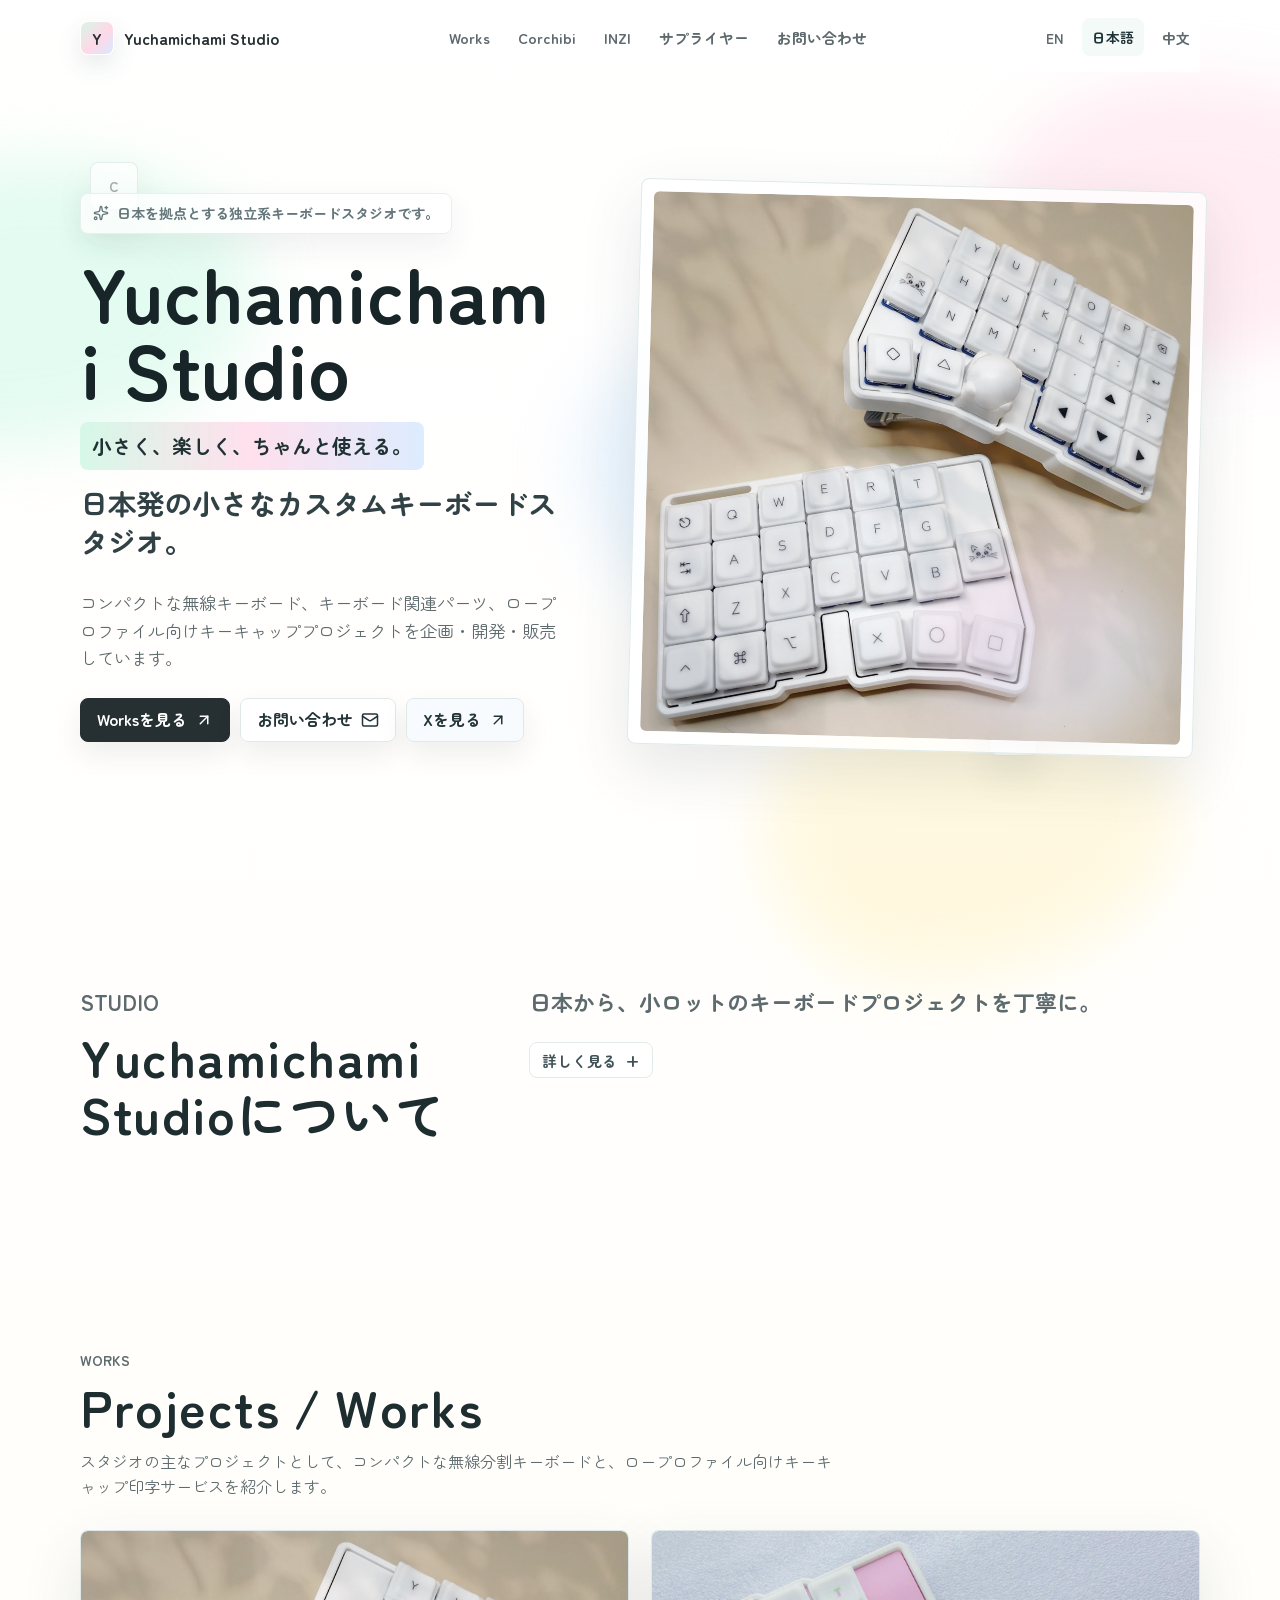
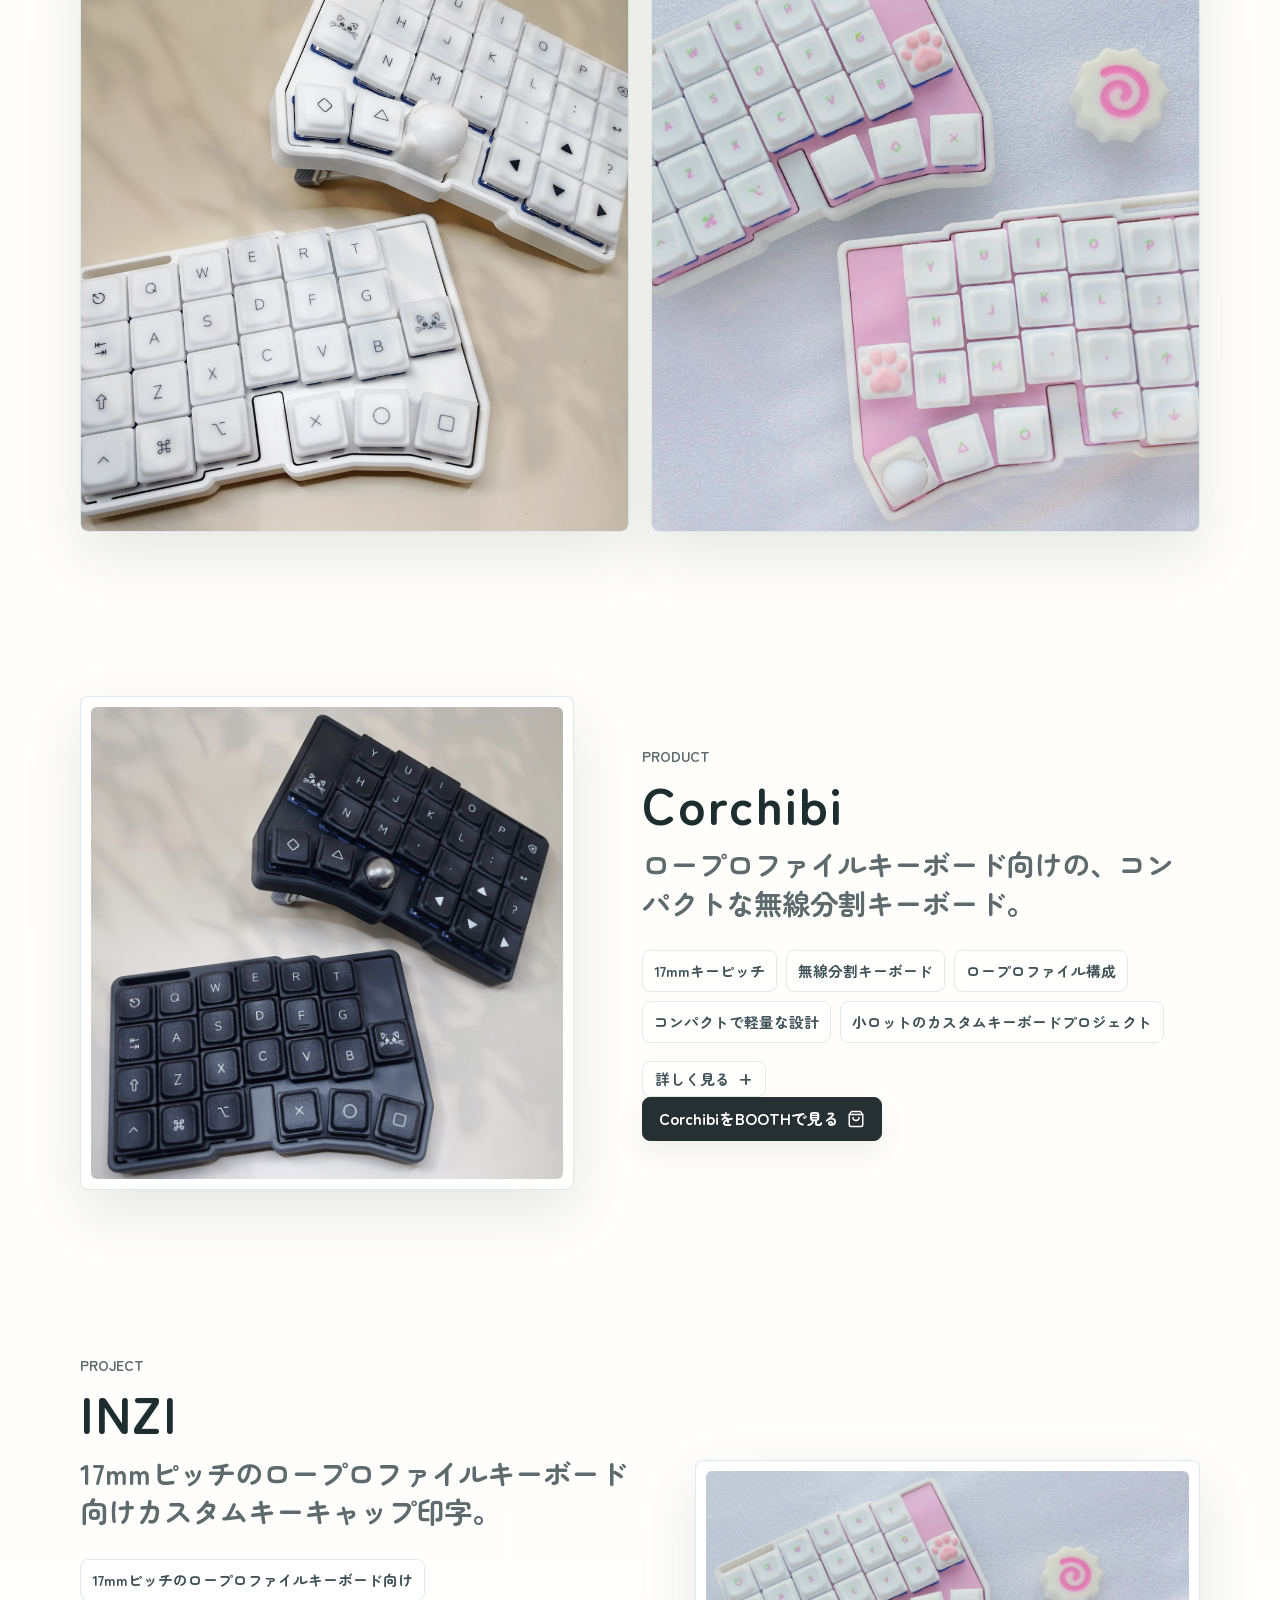
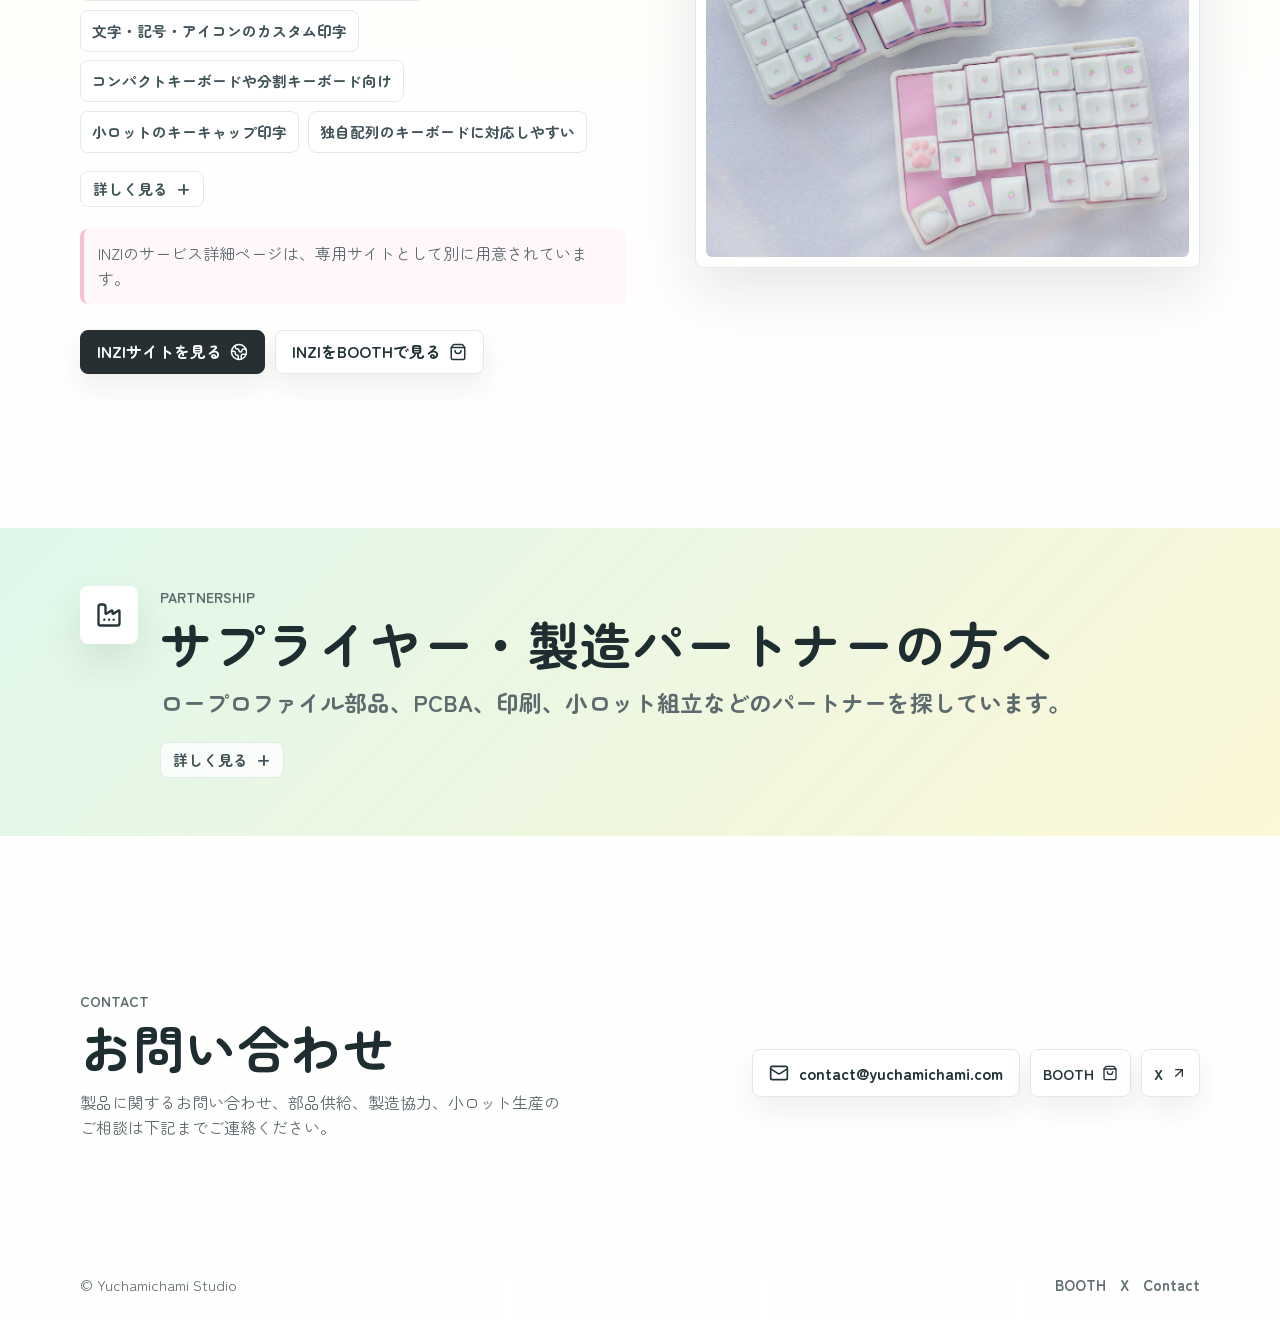
==== commit 2a9f6475: "Add playful CSS animation details" ====
--- a/ja/index.html
+++ b/ja/index.html
@@ -19,8 +19,8 @@
     <link rel="alternate" hreflang="ja" href="https://yuchamichami.com/ja" />
     <link rel="alternate" hreflang="zh-Hans" href="https://yuchamichami.com/zh" />
     <title>Yuchamichami Studio</title>
-    <script type="module" crossorigin src="/assets/index-BhpIEGTE.js"></script>
-    <link rel="stylesheet" crossorigin href="/assets/index-6RisiWN3.css">
+    <script type="module" crossorigin src="/assets/index-D91KlvTL.js"></script>
+    <link rel="stylesheet" crossorigin href="/assets/index-BTK3OE5U.css">
   </head>
 
   <body>
--- a/assets/index-BTK3OE5U.css
+++ b/assets/index-BTK3OE5U.css
@@ -0,0 +1 @@
+@font-face{font-family:Zen Maru Gothic;font-style:normal;font-display:swap;font-weight:400;src:url([data-uri]) format("woff2"),url([data-uri]) format("woff");unicode-range:U+ffd7,U+ffda-ffdc,U+ffe0-ffe2,U+ffe4,U+ffe6,U+ffe8-ffee,U+1f100-1f10c,U+1f110-1f16c,U+1f170-1f1ac,U+1f200-1f202,U+1f210-1f234}@font-face{font-family:Zen Maru Gothic;font-style:normal;font-display:swap;font-weight:400;src:url(/assets/zen-maru-gothic-3-400-normal-CQof5Iib.woff2) format("woff2"),url(/assets/zen-maru-gothic-3-400-normal-CDTgsqhc.woff) format("woff");unicode-range:U+fa10,U+fa12-fa6d,U+fb00-fb04,U+fe10-fe19,U+fe30-fe42,U+fe44-fe52,U+fe54-fe66,U+fe68-fe6b,U+ff02,U+ff04,U+ff07,U+ff51,U+ff5b,U+ff5d,U+ff5f-ff60,U+ff66,U+ff69,U+ff87,U+ffa1-ffbe,U+ffc2-ffc7,U+ffca-ffcf,U+ffd2-ffd6}@font-face{font-family:Zen Maru Gothic;font-style:normal;font-display:swap;font-weight:400;src:url([data-uri]) format("woff2"),url([data-uri]) format("woff");unicode-range:U+f92d-f959,U+f95b-f9f2,U+f9f4-fa0b,U+fa0e-fa0f}@font-face{font-family:Zen Maru Gothic;font-style:normal;font-display:swap;font-weight:400;src:url(/assets/zen-maru-gothic-5-400-normal-dmIZJC44.woff2) format("woff2"),url(/assets/zen-maru-gothic-5-400-normal-CtYYccu3.woff) format("woff");unicode-range:U+9e8b-9e8c,U+9e8e-9e8f,U+9e91-9e92,U+9e95-9e96,U+9e98,U+9e9b,U+9e9d-9e9e,U+9ea4-9ea5,U+9ea8-9eaa,U+9eac-9eb0,U+9eb3-9eb5,U+9eb8,U+9ebc-9ebf,U+9ec3,U+9ec6,U+9ec8,U+9ecb-9ecd,U+9ecf-9ed1,U+9ed4-9ed5,U+9ed8,U+9edb-9ee0,U+9ee4-9ee5,U+9ee7-9ee8,U+9eec-9ef2,U+9ef4-9ef9,U+9efb-9eff,U+9f02-9f03,U+9f07-9f09,U+9f0e-9f12,U+9f14-9f17,U+9f19-9f1b,U+9f1f-9f22,U+9f26,U+9f2a-9f2c,U+9f2f,U+9f31-9f32,U+9f34,U+9f37,U+9f39-9f3a,U+9f3c-9f3f,U+9f41,U+9f43-9f47,U+9f4a,U+9f4e-9f50,U+9f52-9f58,U+9f5a,U+9f5d-9f61,U+9f63,U+9f66-9f6a,U+9f6c-9f73,U+9f75-9f77,U+9f7a,U+9f7d,U+9f7f,U+9f8f-9f92,U+9f94-9f97,U+9f99,U+9f9c-9fa3,U+9fa5,U+9fb4,U+9fbc-9fc2,U+9fc4,U+9fc6,U+9fcc,U+f900-f92c}@font-face{font-family:Zen Maru Gothic;font-style:normal;font-display:swap;font-weight:400;src:url(/assets/zen-maru-gothic-6-400-normal-CnV_10XA.woff2) format("woff2"),url(/assets/zen-maru-gothic-6-400-normal-DOyW9FmE.woff) format("woff");unicode-range:U+9c3e,U+9c41,U+9c43-9c4a,U+9c4e-9c50,U+9c52-9c54,U+9c56,U+9c58,U+9c5a-9c61,U+9c63,U+9c65,U+9c67-9c6b,U+9c6d-9c6e,U+9c70,U+9c72,U+9c75-9c78,U+9c7a-9c7c,U+9ce6-9ce7,U+9ceb-9cec,U+9cf0,U+9cf2,U+9cf6-9cf7,U+9cf9,U+9d02-9d03,U+9d06-9d09,U+9d0b,U+9d0e,U+9d11-9d12,U+9d15,U+9d17-9d18,U+9d1b-9d1f,U+9d23,U+9d26,U+9d2a-9d2c,U+9d2f-9d30,U+9d32-9d34,U+9d3a,U+9d3c-9d3f,U+9d41-9d48,U+9d4a,U+9d50-9d54,U+9d59,U+9d5d-9d65,U+9d69-9d6c,U+9d6f-9d70,U+9d72-9d73,U+9d76-9d77,U+9d7a-9d7c,U+9d7e,U+9d83-9d84,U+9d86-9d87,U+9d89-9d8a,U+9d8d-9d8e,U+9d92-9d93,U+9d95-9d9a,U+9da1,U+9da4,U+9da9-9dac,U+9dae,U+9db1-9db2,U+9db5,U+9db8-9dbd,U+9dbf-9dc4,U+9dc6-9dc7,U+9dc9-9dca,U+9dcf,U+9dd3-9dd7,U+9dd9-9dda,U+9dde-9de0,U+9de3,U+9de5-9de7,U+9de9,U+9deb,U+9ded-9df0,U+9df3-9df4,U+9df8,U+9dfd-9dfe,U+9e02,U+9e07,U+9e0a,U+9e0d-9e0e,U+9e10-9e12,U+9e15-9e16,U+9e19-9e1f,U+9e75,U+9e79-9e7d,U+9e80-9e85,U+9e87-9e88}@font-face{font-family:Zen Maru Gothic;font-style:normal;font-display:swap;font-weight:400;src:url(/assets/zen-maru-gothic-7-400-normal-BFqmpplX.woff2) format("woff2"),url(/assets/zen-maru-gothic-7-400-normal-BBS_c28a.woff) format("woff");unicode-range:U+9ae5-9ae7,U+9ae9,U+9aeb-9aec,U+9aee-9aef,U+9af1-9af5,U+9af7,U+9af9-9afb,U+9afd,U+9aff-9b06,U+9b08-9b09,U+9b0b-9b0e,U+9b10,U+9b12,U+9b16,U+9b18-9b1d,U+9b1f-9b20,U+9b22-9b23,U+9b25-9b2f,U+9b32-9b35,U+9b37,U+9b39-9b3b,U+9b3d,U+9b43-9b44,U+9b48,U+9b4b-9b4f,U+9b51,U+9b55-9b58,U+9b5b,U+9b5e,U+9b61,U+9b63,U+9b65-9b66,U+9b68,U+9b6a-9b6f,U+9b72-9b79,U+9b7f-9b80,U+9b83-9b87,U+9b89-9b8b,U+9b8d,U+9b8f-9b94,U+9b96-9b97,U+9b9a,U+9b9d-9ba0,U+9ba6-9ba7,U+9ba9-9baa,U+9bac,U+9bb0-9bb2,U+9bb4,U+9bb7-9bb9,U+9bbb-9bbc,U+9bbe-9bc1,U+9bc6-9bc8,U+9bca,U+9bce-9bd2,U+9bd4,U+9bd7-9bd8,U+9bdd,U+9bdf,U+9be1-9be5,U+9be7,U+9bea-9beb,U+9bee-9bf3,U+9bf5,U+9bf7-9bfa,U+9bfd,U+9bff-9c00,U+9c02,U+9c04,U+9c06,U+9c08-9c0d,U+9c0f-9c16,U+9c18-9c1e,U+9c21-9c2a,U+9c2d-9c32,U+9c35-9c37,U+9c39-9c3a,U+9c3d}@font-face{font-family:Zen Maru Gothic;font-style:normal;font-display:swap;font-weight:400;src:url(/assets/zen-maru-gothic-8-400-normal-BvzSkzoQ.woff2) format("woff2"),url(/assets/zen-maru-gothic-8-400-normal-C-r-dxFz.woff) format("woff");unicode-range:U+98eb,U+98ed-98ee,U+98f0-98f1,U+98f3,U+98f6,U+9902,U+9907-9909,U+9911-9912,U+9914-9918,U+991a-9922,U+9924,U+9926-9927,U+992b-992c,U+992e,U+9931-9935,U+9939-993e,U+9940-9942,U+9945-9949,U+994b-994e,U+9950-9952,U+9954-9955,U+9958-9959,U+995b-995c,U+995e-9960,U+9963,U+9997-9998,U+999b,U+999d-999f,U+99a3,U+99a5-99a6,U+99a8,U+99ad-99ae,U+99b0-99b2,U+99b5,U+99b9-99ba,U+99bc-99bd,U+99bf,U+99c1,U+99c3,U+99c8-99c9,U+99d1,U+99d3-99d5,U+99d8-99df,U+99e1-99e2,U+99e7,U+99ea-99ee,U+99f0-99f2,U+99f4-99f5,U+99f8-99f9,U+99fb-99fe,U+9a01-9a05,U+9a08,U+9a0a-9a0c,U+9a0f-9a11,U+9a16,U+9a1a,U+9a1e,U+9a20,U+9a22-9a24,U+9a27,U+9a2b,U+9a2d-9a2e,U+9a31,U+9a33,U+9a35-9a38,U+9a3e,U+9a40-9a45,U+9a47,U+9a4a-9a4e,U+9a51-9a52,U+9a54-9a58,U+9a5b,U+9a5d,U+9a5f,U+9a62,U+9a64-9a65,U+9a69-9a6c,U+9aaa,U+9aac-9ab0,U+9ab2,U+9ab4-9ab7,U+9ab9,U+9abb-9ac1,U+9ac3,U+9ac6,U+9ac8,U+9ace-9ad3,U+9ad5-9ad7,U+9adb-9adc,U+9ade-9ae0,U+9ae2-9ae4}@font-face{font-family:Zen Maru Gothic;font-style:normal;font-display:swap;font-weight:400;src:url(/assets/zen-maru-gothic-9-400-normal-DyDupvGK.woff2) format("woff2"),url(/assets/zen-maru-gothic-9-400-normal-qMFnVKQR.woff) format("woff");unicode-range:U+971d,U+9721-9724,U+9728,U+972a,U+9730-9731,U+9733,U+9736,U+9738-9739,U+973b,U+973d-973e,U+9741-9744,U+9746-974a,U+974d-974f,U+9751,U+9755,U+9757-9758,U+975a-975c,U+9760-9761,U+9763-9764,U+9766-9768,U+976a-976b,U+976e,U+9771,U+9773,U+9776-977d,U+977f-9781,U+9785-9786,U+9789,U+978b,U+978f-9790,U+9795-9797,U+9799-979a,U+979c,U+979e-97a0,U+97a2-97a3,U+97a6,U+97a8,U+97ab-97ac,U+97ae,U+97b1-97b6,U+97b8-97ba,U+97bc,U+97be-97bf,U+97c1,U+97c3-97ce,U+97d0-97d1,U+97d4,U+97d7-97d9,U+97db-97de,U+97e0-97e1,U+97e4,U+97e6,U+97ed-97ef,U+97f1-97f2,U+97f4-97f8,U+97fa,U+9804,U+9807,U+980a,U+980c-980f,U+9814,U+9816-9817,U+9819-981a,U+981c,U+981e,U+9820-9821,U+9823-9826,U+982b,U+982e-9830,U+9832-9835,U+9837,U+9839,U+983d-983e,U+9844,U+9846-9847,U+984a-984b,U+984f,U+9851-9853,U+9856-9857,U+9859-985b,U+9862-9863,U+9865-9866,U+986a-986c,U+986f-9871,U+9873-9875,U+98aa-98ab,U+98ad-98ae,U+98b0-98b1,U+98b4,U+98b6-98b8,U+98ba-98bc,U+98bf,U+98c2-98c8,U+98cb-98cc,U+98ce,U+98dc,U+98de,U+98e0-98e1,U+98e3,U+98e5-98e7,U+98e9-98ea}@font-face{font-family:Zen Maru Gothic;font-style:normal;font-display:swap;font-weight:400;src:url(/assets/zen-maru-gothic-10-400-normal-CF28PtLj.woff2) format("woff2"),url(/assets/zen-maru-gothic-10-400-normal-CmNNVX-G.woff) format("woff");unicode-range:U+944a,U+944c,U+9452-9453,U+9455,U+9459-945c,U+945e-9463,U+9468,U+946a-946b,U+946d-9472,U+9475,U+9477,U+947c-947f,U+9481,U+9483-9485,U+9578-9579,U+957e-957f,U+9582,U+9584,U+9586-9588,U+958a,U+958c-958f,U+9592,U+9594,U+9596,U+9598-9599,U+959d-95a1,U+95a4,U+95a6-95a9,U+95ab-95ad,U+95b1,U+95b4,U+95b6,U+95b9-95bf,U+95c3,U+95c6,U+95c8-95cd,U+95d0-95d6,U+95d9-95da,U+95dc-95e2,U+95e4-95e6,U+95e8,U+961d-961e,U+9621-9622,U+9624-9626,U+9628,U+962c,U+962e-962f,U+9631,U+9633-9634,U+9637-963a,U+963c-963d,U+9641-9642,U+964b-964c,U+964f,U+9652,U+9654,U+9656-9658,U+965c-965f,U+9661,U+9666,U+966a,U+966c,U+966e,U+9672,U+9674,U+9677,U+967b-967c,U+967e-967f,U+9681-9684,U+9689,U+968b,U+968d,U+9691,U+9695-9698,U+969a,U+969d,U+969f,U+96a4-96aa,U+96ae-96b4,U+96b6,U+96b8-96bb,U+96bd,U+96c1,U+96c9-96cb,U+96cd-96ce,U+96d2,U+96d5-96d6,U+96d8-96da,U+96dc-96df,U+96e9,U+96ef,U+96f1,U+96f9-96fa,U+9702-9706,U+9708-9709,U+970d-970f,U+9711,U+9713-9714,U+9716,U+9719-971b}@font-face{font-family:Zen Maru Gothic;font-style:normal;font-display:swap;font-weight:400;src:url(/assets/zen-maru-gothic-11-400-normal-BJJLM63J.woff2) format("woff2"),url(/assets/zen-maru-gothic-11-400-normal-DMDB0rCu.woff) format("woff");unicode-range:U+92bc-92bd,U+92bf-92c3,U+92c5-92c8,U+92cb-92d0,U+92d2-92d3,U+92d5,U+92d7-92d9,U+92dc-92dd,U+92df-92e1,U+92e3-92e5,U+92e7-92ea,U+92ec,U+92ee,U+92f0,U+92f2,U+92f7-92fb,U+92ff-9300,U+9302,U+9304,U+9308,U+930d,U+930f-9311,U+9314-9315,U+9318-931a,U+931c-931f,U+9321-9325,U+9327-932b,U+932e,U+9333-9337,U+933a-933b,U+9344,U+9347-934a,U+934d,U+9350-9352,U+9354-9358,U+935a,U+935c,U+935e,U+9360,U+9364-9365,U+9367,U+9369-936d,U+936f-9371,U+9373-9374,U+9376,U+937a,U+937d-9382,U+9388,U+938a-938b,U+938d,U+938f,U+9392,U+9394-9395,U+9397-9398,U+939a-939b,U+939e,U+93a1,U+93a3-93a4,U+93a6,U+93a8-93a9,U+93ab-93ad,U+93b0,U+93b4-93b6,U+93b9-93bb,U+93c1,U+93c3-93cd,U+93d0-93d1,U+93d3,U+93d6-93d9,U+93dc-93df,U+93e2,U+93e4-93e8,U+93f1,U+93f5,U+93f7-93fb,U+93fd,U+9401-9404,U+9407-9409,U+940d-9410,U+9413-9417,U+9419-941a,U+941f,U+9421,U+942b,U+942e-942f,U+9431-9434,U+9436,U+9438,U+943a-943b,U+943d,U+943f,U+9441,U+9443-9445,U+9448}@font-face{font-family:Zen Maru Gothic;font-style:normal;font-display:swap;font-weight:400;src:url(/assets/zen-maru-gothic-12-400-normal-DAuEC3fn.woff2) format("woff2"),url(/assets/zen-maru-gothic-12-400-normal-BN-5a0O1.woff) format("woff");unicode-range:U+9143,U+9146-914c,U+914f,U+9153,U+9156-915b,U+9161,U+9163-9165,U+9167,U+9169,U+916d,U+9172-9174,U+9179-917b,U+9181-9183,U+9185-9187,U+9189-918b,U+918e,U+9191,U+9193-9195,U+9197-9198,U+919e,U+91a1-91a2,U+91a6,U+91a8,U+91aa-91b6,U+91ba-91bd,U+91bf-91c6,U+91c9,U+91cb,U+91d0,U+91d3-91d4,U+91d6-91d7,U+91d9-91db,U+91de-91df,U+91e1,U+91e4-91e6,U+91e9-91ea,U+91ec-91f1,U+91f5-91f7,U+91f9,U+91fb-91fd,U+91ff-9201,U+9204-9207,U+9209-920a,U+920c,U+920e,U+9210-9218,U+921c-921e,U+9223-9226,U+9228-9229,U+922c,U+922e-9230,U+9233,U+9235-923a,U+923c,U+923e-9240,U+9242-9243,U+9245-924b,U+924d-9251,U+9256-925a,U+925c-925e,U+9260-9261,U+9264-9269,U+926e-9270,U+9275-9279,U+927b-927f,U+9288-928a,U+928d-928e,U+9291-9293,U+9295-9297,U+9299,U+929b-929c,U+929f-92a0,U+92a4-92a5,U+92a7-92a8,U+92ab,U+92af,U+92b2-92b3,U+92b6-92bb}@font-face{font-family:Zen Maru Gothic;font-style:normal;font-display:swap;font-weight:400;src:url(/assets/zen-maru-gothic-13-400-normal-Dh-hcfSr.woff2) format("woff2"),url(/assets/zen-maru-gothic-13-400-normal-BKhK_wTQ.woff) format("woff");unicode-range:U+8f52-8f55,U+8f57-8f58,U+8f5c-8f5e,U+8f61-8f66,U+8f9c-8f9d,U+8f9f-8fa2,U+8fa4-8fa8,U+8fad-8faf,U+8fb4-8fb8,U+8fbe,U+8fc0-8fc2,U+8fc6,U+8fc8,U+8fca-8fcb,U+8fcd,U+8fd0,U+8fd2-8fd3,U+8fd5,U+8fda,U+8fe0,U+8fe2-8fe5,U+8fe8-8fea,U+8fed-8fef,U+8ff1,U+8ff4-8ff6,U+8ff8-8ffb,U+8ffe,U+9002,U+9004-9005,U+9008,U+900b-900e,U+9011,U+9013,U+9015-9016,U+9018,U+901b,U+901e,U+9021,U+9027-902a,U+902c-902d,U+902f,U+9033-9037,U+9039,U+903c,U+903e-903f,U+9041,U+9043-9044,U+9049,U+904c,U+904f-9052,U+9056,U+9058,U+905b-905e,U+9062,U+9066-9068,U+906c,U+906f-9070,U+9072,U+9074,U+9076,U+9079,U+9080-9083,U+9085,U+9087-9088,U+908b-908c,U+908e-9090,U+9095,U+9097-9099,U+909b,U+90a0-90a2,U+90a5,U+90a8,U+90af-90b6,U+90bd-90be,U+90c3-90c5,U+90c7-90c9,U+90cc,U+90d2,U+90d5,U+90d7-90d9,U+90db-90df,U+90e2,U+90e4-90e5,U+90eb,U+90ef-90f0,U+90f2,U+90f4,U+90f6,U+90fe-9100,U+9102,U+9104-9106,U+9108,U+910d,U+9110,U+9112,U+9114-911a,U+911c,U+911e,U+9120,U+9122-9123,U+9125,U+9127,U+9129,U+912d-9132,U+9134,U+9136-9137,U+9139-913a,U+913c-913d}@font-face{font-family:Zen Maru Gothic;font-style:normal;font-display:swap;font-weight:400;src:url(/assets/zen-maru-gothic-14-400-normal-mYXPWEqu.woff2) format("woff2"),url(/assets/zen-maru-gothic-14-400-normal-DamfimbZ.woff) format("woff");unicode-range:U+8dc0,U+8dc2,U+8dc5-8dc8,U+8dca-8dcc,U+8dce-8dcf,U+8dd1,U+8dd4-8dd7,U+8dd9-8ddb,U+8ddf,U+8de3-8de5,U+8de7,U+8dea-8dec,U+8df0-8df2,U+8df4,U+8dfc-8dfd,U+8dff,U+8e01,U+8e04-8e06,U+8e08-8e09,U+8e0b-8e0c,U+8e10-8e11,U+8e14,U+8e16,U+8e1d-8e23,U+8e26-8e27,U+8e30-8e31,U+8e33-8e39,U+8e3d,U+8e40-8e42,U+8e44,U+8e47-8e50,U+8e54-8e55,U+8e59,U+8e5b-8e64,U+8e69,U+8e6c-8e6d,U+8e6f-8e72,U+8e75-8e77,U+8e79-8e7c,U+8e81-8e85,U+8e89,U+8e8b,U+8e90-8e95,U+8e98-8e9b,U+8e9d-8e9e,U+8ea1-8ea2,U+8ea7,U+8ea9-8eaa,U+8eac-8eb1,U+8eb3,U+8eb5-8eb6,U+8eba-8ebb,U+8ebe,U+8ec0-8ec1,U+8ec3-8ec8,U+8ecb,U+8ecf,U+8ed1,U+8ed4,U+8edb-8edc,U+8ee3,U+8ee8,U+8eeb,U+8eed-8eee,U+8ef0-8ef1,U+8ef7,U+8ef9-8efc,U+8efe,U+8f00,U+8f02,U+8f05,U+8f07-8f08,U+8f0a,U+8f0f-8f10,U+8f12-8f13,U+8f15-8f19,U+8f1b-8f1c,U+8f1e-8f21,U+8f23,U+8f25-8f28,U+8f2b-8f2f,U+8f33-8f37,U+8f39-8f3b,U+8f3e,U+8f40-8f43,U+8f45-8f47,U+8f49-8f4a,U+8f4c-8f4f,U+8f51}@font-face{font-family:Zen Maru Gothic;font-style:normal;font-display:swap;font-weight:400;src:url(/assets/zen-maru-gothic-15-400-normal-BSrSl0Jq.woff2) format("woff2"),url(/assets/zen-maru-gothic-15-400-normal-BAk6HPEm.woff) format("woff");unicode-range:U+8b2d,U+8b30,U+8b37,U+8b3c,U+8b3e,U+8b41-8b46,U+8b48-8b49,U+8b4c-8b4f,U+8b51-8b54,U+8b56,U+8b59,U+8b5b,U+8b5e-8b5f,U+8b63,U+8b69,U+8b6b-8b6d,U+8b6f,U+8b71,U+8b74,U+8b76,U+8b78-8b79,U+8b7c-8b81,U+8b84-8b85,U+8b8a-8b8f,U+8b92-8b96,U+8b99-8b9a,U+8b9c-8ba0,U+8c38-8c3a,U+8c3d-8c3f,U+8c41,U+8c45,U+8c47-8c49,U+8c4b-8c4c,U+8c4e-8c51,U+8c53-8c55,U+8c57-8c59,U+8c5b,U+8c5d,U+8c62-8c64,U+8c66,U+8c68-8c69,U+8c6b-8c6d,U+8c73,U+8c75-8c76,U+8c78,U+8c7a-8c7c,U+8c7e,U+8c82,U+8c85-8c87,U+8c89-8c8b,U+8c8d-8c8e,U+8c90,U+8c92-8c94,U+8c98-8c99,U+8c9b-8c9c,U+8c9f,U+8ca4,U+8cad-8cae,U+8cb2-8cb3,U+8cb6,U+8cb9-8cba,U+8cbd,U+8cc1-8cc2,U+8cc4-8cc6,U+8cc8-8cc9,U+8ccb,U+8ccd-8ccf,U+8cd2,U+8cd5-8cd6,U+8cd9-8cda,U+8cdd,U+8ce1,U+8ce3-8ce4,U+8ce6,U+8ce8,U+8cec,U+8cef-8cf2,U+8cf4-8cf5,U+8cf7-8cf8,U+8cfa-8cfb,U+8cfd-8cff,U+8d01,U+8d03-8d04,U+8d07,U+8d09-8d0b,U+8d0d-8d10,U+8d12-8d14,U+8d16-8d17,U+8d1b-8d1d,U+8d65,U+8d67,U+8d69,U+8d6b-8d6e,U+8d71,U+8d73,U+8d76,U+8d7f,U+8d81-8d82,U+8d84,U+8d88,U+8d8d,U+8d90-8d91,U+8d95,U+8d99,U+8d9e-8da0,U+8da6,U+8da8,U+8dab-8dac,U+8daf,U+8db2,U+8db5,U+8db7,U+8db9-8dbc,U+8dbe}@font-face{font-family:Zen Maru Gothic;font-style:normal;font-display:swap;font-weight:400;src:url(/assets/zen-maru-gothic-16-400-normal-D3R9fETJ.woff2) format("woff2"),url(/assets/zen-maru-gothic-16-400-normal-DGcAJQdv.woff) format("woff");unicode-range:U+8973-8975,U+8977,U+897a-897e,U+8980,U+8983,U+8988-898a,U+898d,U+8990,U+8993-8995,U+8998,U+899b-899c,U+899f-89a1,U+89a5-89a6,U+89a9,U+89ac,U+89af-89b0,U+89b2,U+89b4-89b7,U+89ba,U+89bc-89bd,U+89bf-89c1,U+89d4-89d8,U+89da,U+89dc-89dd,U+89e5,U+89e7,U+89e9,U+89eb,U+89ed,U+89f1,U+89f3-89f4,U+89f6,U+89f8-89f9,U+89fd,U+89ff,U+8a01,U+8a04-8a05,U+8a07,U+8a0c,U+8a0f-8a12,U+8a14-8a16,U+8a1b,U+8a1d-8a1e,U+8a20-8a22,U+8a24-8a26,U+8a2b-8a2c,U+8a2f,U+8a35-8a37,U+8a3b,U+8a3d-8a3e,U+8a40-8a41,U+8a43,U+8a45-8a49,U+8a4d-8a4e,U+8a51-8a54,U+8a56-8a58,U+8a5b-8a5d,U+8a61-8a62,U+8a65,U+8a67,U+8a6c-8a6d,U+8a75-8a77,U+8a79-8a7c,U+8a7e-8a80,U+8a82-8a86,U+8a8b,U+8a8f-8a92,U+8a96-8a97,U+8a99-8a9a,U+8a9f,U+8aa1,U+8aa3,U+8aa5-8aaa,U+8aae-8aaf,U+8ab3,U+8ab6-8ab7,U+8abb-8abc,U+8abe,U+8ac2-8ac4,U+8ac6,U+8ac8-8aca,U+8acc-8acd,U+8ad0-8ad1,U+8ad3-8ad5,U+8ad7,U+8ada-8ae2,U+8ae4,U+8ae7,U+8aeb-8aec,U+8aee,U+8af0-8af1,U+8af3-8af7,U+8afa,U+8afc,U+8aff,U+8b01-8b02,U+8b04-8b07,U+8b0a-8b0d,U+8b0f-8b11,U+8b14,U+8b16,U+8b1a,U+8b1c,U+8b1e-8b20,U+8b26,U+8b28,U+8b2b-8b2c}@font-face{font-family:Zen Maru Gothic;font-style:normal;font-display:swap;font-weight:400;src:url(/assets/zen-maru-gothic-17-400-normal-DvoWo9j3.woff2) format("woff2"),url(/assets/zen-maru-gothic-17-400-normal-Ba2POQ4G.woff) format("woff");unicode-range:U+87e2-87e6,U+87ea-87ed,U+87ef,U+87f1,U+87f3,U+87f5-87f8,U+87fa-87fb,U+87fe-87ff,U+8801,U+8803,U+8805-8807,U+8809-880b,U+880d-8816,U+8818-881c,U+881e-881f,U+8821-8822,U+8827-8828,U+882d-882e,U+8830-8832,U+8835-8836,U+8839-883c,U+8841-8845,U+8848-884b,U+884d-884e,U+8851-8852,U+8855-8856,U+8858-885a,U+885c,U+885e-8860,U+8862,U+8864,U+8869,U+886b,U+886e-886f,U+8871-8872,U+8875,U+8877,U+8879,U+887b,U+887d-887e,U+8880-8882,U+8888,U+888d,U+8892,U+8897-889c,U+889e-88a0,U+88a2,U+88a4,U+88a8,U+88aa,U+88ae,U+88b0-88b1,U+88b5,U+88b7,U+88ba,U+88bc-88c0,U+88c3-88c4,U+88c6,U+88ca-88ce,U+88d1-88d4,U+88d8-88d9,U+88db,U+88dd-88e1,U+88e7-88e8,U+88ef-88f2,U+88f4-88f5,U+88f7,U+88f9,U+88fc,U+8901-8902,U+8904,U+8906,U+890a,U+890c-890f,U+8913,U+8915-8916,U+8918-891a,U+891c-891e,U+8920,U+8925-8928,U+892a-892b,U+8930-8932,U+8935-893b,U+893e,U+8940-8946,U+8949,U+894c-894d,U+894f,U+8952,U+8956-8957,U+895a-895c,U+895e,U+8960-8964,U+8966,U+896a-896b,U+896d-8970}@font-face{font-family:Zen Maru Gothic;font-style:normal;font-display:swap;font-weight:400;src:url(/assets/zen-maru-gothic-18-400-normal-6jTpK34a.woff2) format("woff2"),url(/assets/zen-maru-gothic-18-400-normal-BVMLTvVW.woff) format("woff");unicode-range:U+8655-8659,U+865b,U+865d-8664,U+8667,U+8669,U+866c,U+866f,U+8671,U+8675-8677,U+867a-867b,U+867d,U+8687-8689,U+868b-868d,U+8691,U+8693,U+8695-8696,U+8698,U+869a,U+869c-869d,U+86a1,U+86a3-86a4,U+86a6-86ab,U+86ad,U+86af-86b1,U+86b3-86b9,U+86bf-86c1,U+86c3-86c6,U+86c9,U+86cb,U+86ce,U+86d1-86d2,U+86d4-86d5,U+86d7,U+86da,U+86dc,U+86de-86e0,U+86e3-86e7,U+86e9,U+86ec-86ed,U+86ef,U+86f8-86fe,U+8700,U+8703-870b,U+870d-8714,U+8719-871a,U+871e-871f,U+8721-8723,U+8725,U+8728-8729,U+872e-872f,U+8731-8732,U+8734,U+8737,U+8739-8740,U+8743,U+8745,U+8749,U+874b-874e,U+8751,U+8753,U+8755,U+8757-8759,U+875d,U+875f-8761,U+8763-8766,U+8768,U+876a,U+876e-876f,U+8771-8772,U+8774,U+8778,U+877b-877c,U+877f,U+8782-8789,U+878b-878c,U+878e,U+8790,U+8793,U+8795,U+8797-8799,U+879e-87a0,U+87a2-87a3,U+87a7,U+87ab-87af,U+87b1,U+87b3,U+87b5,U+87bb,U+87bd-87c1,U+87c4,U+87c6-87cb,U+87ce,U+87d0,U+87d2,U+87d5-87d6,U+87d9-87da,U+87dc,U+87df-87e0}@font-face{font-family:Zen Maru Gothic;font-style:normal;font-display:swap;font-weight:400;src:url(/assets/zen-maru-gothic-19-400-normal-mcHMYQhG.woff2) format("woff2"),url(/assets/zen-maru-gothic-19-400-normal-Dyj0Ua5X.woff) format("woff");unicode-range:U+84b4,U+84b9-84bb,U+84bd-84c2,U+84c6-84ca,U+84cc-84d1,U+84d3,U+84d6,U+84d9-84da,U+84dc,U+84e7,U+84ea,U+84ec,U+84ef-84f2,U+84f4,U+84f7,U+84fa-84fd,U+84ff-8500,U+8502-8503,U+8506-8507,U+850c,U+850e,U+8510,U+8514-8515,U+8517-8518,U+851a-851c,U+851e-851f,U+8521-8525,U+8527,U+852a-852c,U+852f,U+8532-8534,U+8536,U+853e-8541,U+8543,U+8546,U+8548,U+854a-854b,U+854f-8553,U+8555-855a,U+855c-8564,U+8569-856b,U+856d,U+856f,U+8577,U+8579-857b,U+857d-8581,U+8585-8586,U+8588-858c,U+858f-8591,U+8593,U+8597-8598,U+859b-859d,U+859f-85a0,U+85a2,U+85a4-85a5,U+85a7-85a8,U+85ad-85b0,U+85b4,U+85b6-85ba,U+85bc-85bf,U+85c1-85c2,U+85c7,U+85c9-85cb,U+85ce-85d0,U+85d5,U+85d8-85da,U+85dc,U+85df-85e1,U+85e5-85e6,U+85e8,U+85ed,U+85f3-85f4,U+85f6-85f7,U+85f9-85fa,U+85fc,U+85fe-8600,U+8602,U+8604-8606,U+860a-860b,U+860d-860e,U+8610-8613,U+8616-861b,U+861e,U+8621-8622,U+8624,U+8627,U+8629,U+862f-8630,U+8636,U+8638-863a,U+863c-863d,U+863f-8642,U+8646,U+864d,U+8652-8654}@font-face{font-family:Zen Maru Gothic;font-style:normal;font-display:swap;font-weight:400;src:url(/assets/zen-maru-gothic-20-400-normal-B3vUIspM.woff2) format("woff2"),url(/assets/zen-maru-gothic-20-400-normal-d_ld2a0K.woff) format("woff");unicode-range:U+82e8,U+82ea,U+82ed,U+82ef,U+82f3-82f4,U+82f6-82f7,U+82f9,U+82fb,U+82fd-82fe,U+8300-8301,U+8303,U+8306-8308,U+830a-830c,U+8316-8318,U+831b,U+831d-831f,U+8321-8323,U+832b-8335,U+8337,U+833a,U+833c-833d,U+8340,U+8342-8347,U+834a,U+834d-8351,U+8353-8357,U+835a,U+8362-8363,U+8370,U+8373,U+8375,U+8378,U+837c-837d,U+837f-8380,U+8382,U+8384-8387,U+838a,U+838d-838e,U+8392-8396,U+8398-83a0,U+83a2,U+83a6-83ad,U+83b1,U+83b5,U+83bd-83c1,U+83c7,U+83c9,U+83ce-83d1,U+83d4,U+83d6,U+83d8,U+83dd,U+83df-83e1,U+83e5,U+83e8,U+83ea-83eb,U+83f0,U+83f2,U+83f4,U+83f6-83f9,U+83fb-83fd,U+8401,U+8403-8404,U+8406-8407,U+840a-840b,U+840d,U+840f,U+8411,U+8413,U+8415,U+8417,U+8419,U+8420,U+8422,U+842a,U+842f,U+8431,U+8435,U+8438-8439,U+843c,U+8445-8448,U+844a,U+844d-844f,U+8451-8452,U+8456,U+8458-845a,U+845c,U+845f-8462,U+8464-8467,U+8469-846b,U+846d-8470,U+8473-8474,U+8476-847a,U+847c-847d,U+8481-8482,U+8484-8485,U+848b,U+8490,U+8492-8493,U+8495,U+8497,U+849c,U+849e-849f,U+84a1,U+84a6,U+84a8-84aa,U+84ad,U+84af,U+84b1}@font-face{font-family:Zen Maru Gothic;font-style:normal;font-display:swap;font-weight:400;src:url(/assets/zen-maru-gothic-21-400-normal-Qqh_Ld6e.woff2) format("woff2"),url(/assets/zen-maru-gothic-21-400-normal-9ByT4zya.woff) format("woff");unicode-range:U+814a,U+814c,U+8151-8153,U+8157,U+815f-8161,U+8165-8169,U+816d-816f,U+8171,U+8173-8174,U+8177,U+8180-8186,U+8188,U+818a-818b,U+818e,U+8190,U+8193,U+8195-8196,U+8198,U+819b,U+819e,U+81a0,U+81a2,U+81a4,U+81a9,U+81ae,U+81b0,U+81b2,U+81b4-81b5,U+81b8,U+81ba-81bb,U+81bd-81be,U+81c0-81c3,U+81c5-81c6,U+81c8-81cb,U+81cd-81cf,U+81d1,U+81d5-81db,U+81dd-81e1,U+81e4-81e5,U+81e7,U+81eb-81ec,U+81ef-81f2,U+81f5-81f6,U+81f8-81fb,U+81fd-8205,U+8209-820b,U+820d,U+820f,U+8212-8214,U+8216,U+8219-821d,U+8221-8222,U+8228-8229,U+822b,U+822e,U+8232-8235,U+8237-8238,U+823a,U+823c,U+8240,U+8243-8246,U+8249,U+824b,U+824e-824f,U+8251,U+8256-825a,U+825c-825d,U+825f-8260,U+8262-8264,U+8267-8268,U+826a-826b,U+826d-826e,U+8271,U+8274,U+8277,U+8279,U+827b,U+827d-8281,U+8283-8284,U+8287,U+8289-828a,U+828d-828e,U+8291-8294,U+8296,U+8298-829b,U+829f-82a1,U+82a3-82a4,U+82a7-82ac,U+82ae,U+82b0,U+82b2,U+82b4,U+82b7,U+82ba-82bc,U+82be-82bf,U+82c5-82c6,U+82d0,U+82d2-82d3,U+82d5,U+82d9-82da,U+82dc,U+82de-82e4,U+82e7}@font-face{font-family:Zen Maru Gothic;font-style:normal;font-display:swap;font-weight:400;src:url(/assets/zen-maru-gothic-22-400-normal-1Yv63t5B.woff2) format("woff2"),url(/assets/zen-maru-gothic-22-400-normal-CR-1JrRG.woff) format("woff");unicode-range:U+7f77-7f79,U+7f7d-7f80,U+7f82-7f83,U+7f86-7f88,U+7f8b-7f8d,U+7f8f-7f91,U+7f94,U+7f96-7f97,U+7f9a,U+7f9c-7f9d,U+7fa1-7fa3,U+7fa6,U+7faa,U+7fad-7faf,U+7fb2,U+7fb4,U+7fb6,U+7fb8-7fb9,U+7fbc,U+7fbf-7fc0,U+7fc3,U+7fc5-7fc6,U+7fc8,U+7fca,U+7fce-7fcf,U+7fd5,U+7fdb,U+7fdf,U+7fe1,U+7fe3,U+7fe5-7fe6,U+7fe8-7fe9,U+7feb-7fec,U+7fee-7ff0,U+7ff2-7ff3,U+7ff9-7ffa,U+7ffd-7fff,U+8002,U+8004,U+8006-8008,U+800a-800f,U+8011-8014,U+8016,U+8018-8019,U+801c-8021,U+8024,U+8026,U+8028,U+802c,U+802e,U+8030,U+8034-8035,U+8037,U+8039-8040,U+8043-8044,U+8046,U+804a,U+8052,U+8058,U+805a,U+805f-8060,U+8062,U+8064,U+8066,U+8068,U+806d,U+806f-8073,U+8075-8076,U+8079,U+807b,U+807d-8081,U+8084-8088,U+808b,U+808e,U+8093,U+8099-809a,U+809c,U+809e,U+80a4,U+80a6-80a7,U+80ab-80ad,U+80b1,U+80b8-80b9,U+80c4-80c5,U+80c8,U+80ca,U+80cd,U+80cf,U+80d2,U+80d4-80db,U+80dd,U+80e0,U+80e4-80e6,U+80ed-80f3,U+80f5-80f7,U+80f9-80fc,U+80fe,U+8101,U+8103,U+8109,U+810b,U+810d,U+8116-8118,U+811b-811c,U+811e,U+8120,U+8123-8124,U+8127,U+8129,U+812b-812c,U+812f-8130,U+8135,U+8139-813a,U+813c-813e,U+8141,U+8145-8147}@font-face{font-family:Zen Maru Gothic;font-style:normal;font-display:swap;font-weight:400;src:url(/assets/zen-maru-gothic-23-400-normal-CfVTl3_G.woff2) format("woff2"),url(/assets/zen-maru-gothic-23-400-normal-BMftE2c3.woff) format("woff");unicode-range:U+7d57,U+7d59-7d5d,U+7d63,U+7d65,U+7d67,U+7d6a,U+7d6e,U+7d70,U+7d72-7d73,U+7d78,U+7d7a-7d7b,U+7d7d,U+7d7f,U+7d81-7d83,U+7d85-7d86,U+7d88-7d89,U+7d8b-7d8d,U+7d8f,U+7d91,U+7d93,U+7d96-7d97,U+7d9b-7da0,U+7da2-7da3,U+7da6-7da7,U+7daa-7dac,U+7dae-7db0,U+7db3,U+7db5-7db9,U+7dbd,U+7dc0,U+7dc2-7dc7,U+7dcc-7dce,U+7dd0,U+7dd5-7dd9,U+7ddc-7dde,U+7de1-7de6,U+7dea-7ded,U+7df1-7df2,U+7df5-7df6,U+7df9-7dfa,U+7e00,U+7e05,U+7e08-7e0b,U+7e10-7e12,U+7e15,U+7e17,U+7e1c-7e1d,U+7e1f-7e23,U+7e27-7e28,U+7e2c-7e2d,U+7e2f,U+7e31-7e33,U+7e35-7e37,U+7e39-7e3b,U+7e3d,U+7e3f,U+7e43-7e48,U+7e4e,U+7e50,U+7e52,U+7e56,U+7e58-7e5a,U+7e5d-7e5f,U+7e61-7e62,U+7e65-7e67,U+7e69-7e6b,U+7e6d-7e6f,U+7e73,U+7e75,U+7e78-7e79,U+7e7b-7e7f,U+7e81-7e83,U+7e86-7e8a,U+7e8c-7e8e,U+7e90-7e96,U+7e98,U+7e9a-7e9f,U+7f38,U+7f3a-7f3f,U+7f43-7f45,U+7f47,U+7f4c-7f50,U+7f52-7f55,U+7f58,U+7f5b-7f5d,U+7f5f,U+7f61,U+7f63-7f69,U+7f6b,U+7f6d,U+7f71}@font-face{font-family:Zen Maru Gothic;font-style:normal;font-display:swap;font-weight:400;src:url(/assets/zen-maru-gothic-24-400-normal-BWnLJHwH.woff2) format("woff2"),url(/assets/zen-maru-gothic-24-400-normal-Dmj-NqfT.woff) format("woff");unicode-range:U+7bc8,U+7bca-7bcc,U+7bcf,U+7bd4,U+7bd6-7bd7,U+7bd9-7bdb,U+7bdd,U+7be5-7be6,U+7be8-7bea,U+7bf0,U+7bf2-7bfa,U+7bfc,U+7bfe,U+7c00-7c04,U+7c06-7c07,U+7c09,U+7c0b-7c0f,U+7c11-7c14,U+7c17,U+7c19,U+7c1b,U+7c1e-7c20,U+7c23,U+7c25-7c28,U+7c2a-7c2c,U+7c2f,U+7c31,U+7c33-7c34,U+7c36-7c3a,U+7c3d-7c3e,U+7c40,U+7c42-7c43,U+7c45-7c46,U+7c4a,U+7c4c,U+7c4f-7c5f,U+7c61,U+7c63-7c65,U+7c67,U+7c69,U+7c6c-7c70,U+7c72,U+7c75,U+7c79,U+7c7b-7c7e,U+7c81-7c83,U+7c86-7c87,U+7c8d,U+7c8f-7c90,U+7c94,U+7c9e,U+7ca0-7ca2,U+7ca4-7ca6,U+7ca8,U+7cab,U+7cad-7cae,U+7cb0-7cb3,U+7cb6-7cb7,U+7cb9-7cbd,U+7cbf-7cc0,U+7cc2,U+7cc4-7cc5,U+7cc7-7cca,U+7ccd-7ccf,U+7cd2-7cd5,U+7cd7-7cda,U+7cdc-7cdd,U+7cdf-7ce0,U+7ce2,U+7ce6,U+7ce9,U+7ceb,U+7cef,U+7cf2,U+7cf4-7cf6,U+7cf9-7cfa,U+7cfe,U+7d02-7d03,U+7d06-7d0a,U+7d0f,U+7d11-7d13,U+7d15-7d16,U+7d1c-7d1e,U+7d23,U+7d26,U+7d2a,U+7d2c-7d2e,U+7d31-7d32,U+7d35,U+7d3c-7d41,U+7d43,U+7d45,U+7d47-7d48,U+7d4b,U+7d4d-7d4f,U+7d51,U+7d53,U+7d55-7d56}@font-face{font-family:Zen Maru Gothic;font-style:normal;font-display:swap;font-weight:400;src:url(/assets/zen-maru-gothic-25-400-normal-CJ-I435M.woff2) format("woff2"),url(/assets/zen-maru-gothic-25-400-normal-DdEjYPmu.woff) format("woff");unicode-range:U+7a17-7a19,U+7a1b,U+7a1e-7a21,U+7a27,U+7a2b,U+7a2d,U+7a2f-7a31,U+7a34-7a35,U+7a37-7a3b,U+7a3e,U+7a43-7a49,U+7a4c,U+7a4e,U+7a50,U+7a55-7a57,U+7a59,U+7a5c-7a5d,U+7a5f-7a63,U+7a65,U+7a67,U+7a69-7a6a,U+7a6d,U+7a70,U+7a75,U+7a78-7a79,U+7a7d-7a7e,U+7a80,U+7a82,U+7a84-7a86,U+7a88,U+7a8a-7a8b,U+7a90-7a91,U+7a94-7a98,U+7a9e,U+7aa0,U+7aa3,U+7aa9,U+7aac,U+7ab0,U+7ab3,U+7ab5-7ab6,U+7ab9-7abf,U+7ac3,U+7ac5-7aca,U+7acc-7acf,U+7ad1-7ad3,U+7ad5,U+7ada-7adb,U+7add,U+7adf,U+7ae1-7ae2,U+7ae6-7aed,U+7af0-7af1,U+7af4,U+7af8,U+7afa-7afb,U+7afd-7afe,U+7b02,U+7b04,U+7b06-7b08,U+7b0a-7b0b,U+7b0f,U+7b12,U+7b14,U+7b18-7b19,U+7b1e-7b1f,U+7b23,U+7b25,U+7b27-7b2b,U+7b2d-7b31,U+7b33-7b36,U+7b3b,U+7b3d,U+7b3f-7b41,U+7b45,U+7b47,U+7b4c-7b50,U+7b53,U+7b55,U+7b5d,U+7b60,U+7b64-7b66,U+7b69-7b6a,U+7b6c-7b75,U+7b77,U+7b79-7b7a,U+7b7f,U+7b84,U+7b86,U+7b89,U+7b8d-7b92,U+7b96,U+7b98-7ba0,U+7ba5,U+7bac-7bad,U+7baf-7bb0,U+7bb2,U+7bb4-7bb6,U+7bba-7bbd,U+7bc1-7bc2,U+7bc5-7bc6}@font-face{font-family:Zen Maru Gothic;font-style:normal;font-display:swap;font-weight:400;src:url(/assets/zen-maru-gothic-26-400-normal-BFOKFhrV.woff2) format("woff2"),url(/assets/zen-maru-gothic-26-400-normal-47-b17ik.woff) format("woff");unicode-range:U+7851-7852,U+785c,U+785e,U+7860-7861,U+7863-7864,U+7868,U+786a,U+786e-786f,U+7872,U+7874,U+787a,U+787c,U+787e,U+7886-7887,U+788a,U+788c-788f,U+7893-7895,U+7898,U+789a,U+789d-789f,U+78a1,U+78a3-78a4,U+78a8-78aa,U+78ac-78ad,U+78af-78b3,U+78b5,U+78bb-78bf,U+78c5-78cc,U+78ce,U+78d1-78d6,U+78da-78db,U+78df-78e1,U+78e4,U+78e6-78e7,U+78ea,U+78ec,U+78f2-78f4,U+78f6-78f7,U+78f9-78fb,U+78fd-7901,U+7906-7907,U+790c,U+7910-7912,U+7919-791c,U+791e-7920,U+7925-792e,U+7930-7931,U+7934-7935,U+793b,U+793d,U+793f,U+7941-7942,U+7944-7946,U+794a-794b,U+794f,U+7951,U+7954-7955,U+7957-7958,U+795a-795c,U+795f-7960,U+7962,U+7967,U+7969,U+796b,U+7972,U+7977,U+7979-797c,U+797e-7980,U+798a-798e,U+7991,U+7993-7996,U+7998,U+799b-799d,U+79a1,U+79a6-79ab,U+79ae-79b1,U+79b3-79b4,U+79b8-79bb,U+79bd-79be,U+79c2,U+79c4,U+79c7-79ca,U+79cc-79cd,U+79cf,U+79d4-79d6,U+79da,U+79dd-79e3,U+79e5,U+79e7,U+79ea-79ed,U+79f1,U+79f8,U+79fc,U+7a02-7a03,U+7a05,U+7a07-7a0a,U+7a0c-7a0d,U+7a11,U+7a15}@font-face{font-family:Zen Maru Gothic;font-style:normal;font-display:swap;font-weight:400;src:url(/assets/zen-maru-gothic-27-400-normal-DkjBC3BJ.woff2) format("woff2"),url(/assets/zen-maru-gothic-27-400-normal-BFmTsXFg.woff) format("woff");unicode-range:U+768c-768e,U+7690,U+7693,U+7695-7696,U+7699-76a8,U+76aa,U+76ad,U+76af-76b0,U+76b4,U+76b6-76ba,U+76bd,U+76c1-76c3,U+76c5,U+76c8-76c9,U+76cb-76ce,U+76d2,U+76d4,U+76d6,U+76d9,U+76dc,U+76de,U+76e0-76e1,U+76e5-76e8,U+76ea-76ec,U+76f0-76f1,U+76f6,U+76f9,U+76fb-76fc,U+7700,U+7704,U+7706-7708,U+770a,U+770e,U+7712,U+7714-7715,U+7717,U+7719-771c,U+7722,U+7724-7726,U+7728,U+772d-772f,U+7734-7739,U+773d-773e,U+7742,U+7745-7747,U+774a,U+774d-774f,U+7752,U+7756-7758,U+775a-775c,U+775e-7760,U+7762,U+7764-7765,U+7767,U+776a-776c,U+7770,U+7772-7774,U+7779-777a,U+777c-7780,U+7784,U+778b-778e,U+7794-7796,U+779a,U+779e-77a0,U+77a2,U+77a4-77a5,U+77a7,U+77a9-77aa,U+77ae-77b1,U+77b5-77b7,U+77b9,U+77bb-77bf,U+77c3,U+77c7,U+77c9,U+77cd,U+77d1-77d2,U+77d5,U+77d7,U+77d9-77da,U+77dc,U+77de-77e0,U+77e3-77e4,U+77e6-77e7,U+77e9-77ea,U+77ec,U+77ee,U+77f0-77f1,U+77f4,U+77f8,U+77fb-77fc,U+7805-7806,U+7809,U+780c-780e,U+7811-7812,U+7819,U+781d,U+7820-7823,U+7826-7827,U+782c-782e,U+7830,U+7835,U+7837,U+783a,U+783f,U+7843-7845,U+7847-7848,U+784c,U+784e-784f}@font-face{font-family:Zen Maru Gothic;font-style:normal;font-display:swap;font-weight:400;src:url(/assets/zen-maru-gothic-28-400-normal-C26Ed1Lj.woff2) format("woff2"),url(/assets/zen-maru-gothic-28-400-normal-Dx8ipOYz.woff) format("woff");unicode-range:U+7511-7513,U+7515-7517,U+751c,U+751e,U+7520-7522,U+7524,U+7526-7527,U+7529-752c,U+752f,U+7536,U+7538-7539,U+753c-7540,U+7543-7544,U+7546-754b,U+754d-7550,U+7552,U+7557,U+755a-755b,U+755d-755f,U+7561-7562,U+7564,U+7566-7567,U+7569,U+756b-756d,U+756f,U+7571-7572,U+7574-757e,U+7581-7582,U+7585-7587,U+7589-758c,U+758f-7590,U+7592-7595,U+7599-759a,U+759c-759d,U+75a2-75a5,U+75b0-75b1,U+75b3-75b5,U+75b7-75b8,U+75ba,U+75bd,U+75bf-75c4,U+75c6,U+75ca,U+75cc-75cf,U+75d3-75d4,U+75d7-75d8,U+75dc-75e1,U+75e3-75e4,U+75e7,U+75ec,U+75ee-75f3,U+75f9,U+75fc,U+75fe-7604,U+7607-760c,U+760f,U+7612-7613,U+7615-7616,U+7618-7619,U+761b-7629,U+762d,U+7630,U+7632-7635,U+7638-763c,U+7640-7641,U+7643-764b,U+764e,U+7655,U+7658-7659,U+765c,U+765f,U+7661-7662,U+7664-7665,U+7667-766a,U+766c-7672,U+7674,U+7676,U+7678,U+7680-7683,U+7685,U+7688,U+768b}@font-face{font-family:Zen Maru Gothic;font-style:normal;font-display:swap;font-weight:400;src:url(/assets/zen-maru-gothic-29-400-normal-T_h0pSaD.woff2) format("woff2"),url(/assets/zen-maru-gothic-29-400-normal-DsucOCS8.woff) format("woff");unicode-range:U+736c,U+736e-7371,U+7375,U+7377-737c,U+7380-7381,U+7383,U+7385-7386,U+738a,U+738e,U+7390,U+7393-7398,U+739c,U+739e-73a0,U+73a2,U+73a5-73a6,U+73a8,U+73aa-73ab,U+73ad,U+73b3,U+73b5,U+73b7,U+73b9-73bd,U+73bf,U+73c5-73c6,U+73c9-73cc,U+73ce-73cf,U+73d2-73d3,U+73d6,U+73d9,U+73dd-73de,U+73e1,U+73e3-73e7,U+73e9-73ea,U+73ee,U+73f1,U+73f4-73f5,U+73f7-73fb,U+73fd,U+73ff-7401,U+7404-7405,U+7407,U+740a,U+7411,U+7413,U+741a-741b,U+7421,U+7424,U+7426,U+7428-7431,U+7433,U+7439-743a,U+743f-7441,U+7443-7444,U+7446-7447,U+744b,U+744d,U+7451-7453,U+7455,U+7457,U+7459-745a,U+745c-745d,U+745f,U+7462-7464,U+7466-746b,U+746d-7473,U+7476,U+747e,U+7480-7481,U+7485-7489,U+748b,U+748f-7492,U+7497-749a,U+749c,U+749e-74a3,U+74a5-74a6,U+74a8-74ab,U+74ae-74af,U+74b1-74b2,U+74b5,U+74b9-74bb,U+74bd,U+74bf,U+74c8-74ca,U+74cc,U+74cf-74d0,U+74d3-74d4,U+74d6,U+74d8,U+74da-74db,U+74de-74e0,U+74e3-74e4,U+74e7-74eb,U+74ee-74f2,U+74f4,U+74f7-74f8,U+74fa-74fc,U+74ff,U+7501,U+7503-7506,U+750c-750e}@font-face{font-family:Zen Maru Gothic;font-style:normal;font-display:swap;font-weight:400;src:url(/assets/zen-maru-gothic-30-400-normal-VVZ2K7wJ.woff2) format("woff2"),url(/assets/zen-maru-gothic-30-400-normal-7Jpkp2D3.woff) format("woff");unicode-range:U+7166,U+7168,U+716c,U+7179,U+7180,U+7184-7185,U+7187-7188,U+718c,U+718f,U+7192,U+7194-7196,U+7199-719b,U+71a0,U+71a2,U+71a8,U+71ac,U+71ae-71b0,U+71b2-71b3,U+71b9-71ba,U+71be-71c1,U+71c4,U+71c9,U+71cb-71cc,U+71ce,U+71d0,U+71d2-71d4,U+71d6-71d7,U+71d9-71da,U+71dc,U+71df-71e0,U+71e6-71e7,U+71ec-71ee,U+71f4-71f5,U+71f8-71f9,U+71fc,U+71fe-7200,U+7207-7209,U+720d,U+7210,U+7213,U+7215,U+7217,U+721a,U+721d,U+721f,U+7224,U+7228,U+722b,U+722d,U+722f-7230,U+7232,U+7234,U+7238-7239,U+723b-723c,U+723e-7243,U+7245-7246,U+724b,U+724e-7250,U+7252-7253,U+7255-7258,U+725a,U+725c,U+725e,U+7260,U+7263,U+7268,U+726b,U+726e-726f,U+7271,U+7274,U+7277-7278,U+727b-727c,U+727e-7282,U+7284,U+7287,U+7289,U+728d-728e,U+7292-7293,U+7296,U+729b,U+72a2,U+72a7-72a8,U+72ad-72ae,U+72b0-72b2,U+72b4,U+72b9,U+72be,U+72c0-72c1,U+72c3-72c4,U+72c6-72c7,U+72c9,U+72cc,U+72ce,U+72d2,U+72d5-72d6,U+72d8,U+72df-72e2,U+72e5,U+72f3-72f4,U+72f7,U+72f9-72fb,U+72fd-72fe,U+7302,U+7304-7305,U+7307,U+730a-730b,U+730d,U+7312-7313,U+7316-7319,U+731c-731e,U+7322,U+7324,U+7327-7329,U+732c,U+732f,U+7331-7337,U+7339-733b,U+733d-733e,U+7343,U+734d-7350,U+7352,U+7356-7358,U+735d-7360,U+7366-736b}@font-face{font-family:Zen Maru Gothic;font-style:normal;font-display:swap;font-weight:400;src:url(/assets/zen-maru-gothic-31-400-normal-e_F0dqWj.woff2) format("woff2"),url(/assets/zen-maru-gothic-31-400-normal-BSIYUEX7.woff) format("woff");unicode-range:U+6f58-6f5b,U+6f5d-6f5e,U+6f60-6f62,U+6f66,U+6f68,U+6f6c-6f6d,U+6f6f,U+6f74,U+6f78,U+6f7a,U+6f7c-6f7e,U+6f80,U+6f82-6f83,U+6f86-6f88,U+6f8b-6f8e,U+6f90-6f94,U+6f96-6f98,U+6f9a,U+6f9d,U+6f9f-6fa1,U+6fa3,U+6fa5-6fa8,U+6fae-6fb1,U+6fb3,U+6fb5-6fb7,U+6fb9,U+6fbc,U+6fbe,U+6fc2,U+6fc5-6fca,U+6fd4-6fd5,U+6fd8,U+6fda-6fdb,U+6fde-6fe0,U+6fe4,U+6fe8-6fe9,U+6feb-6fec,U+6fee,U+6ff0,U+6ff3,U+6ff5-6ff6,U+6ff9-6ffa,U+6ffc-6ffe,U+7000-7001,U+7005-7007,U+7009-700b,U+700d,U+700f,U+7011,U+7015,U+7017-7018,U+701a-701b,U+701d-7020,U+7023,U+7026,U+7028,U+702f-7030,U+7032,U+7034,U+7037,U+7039-703a,U+703c,U+703e,U+7043-7044,U+7047-704c,U+704e,U+7051,U+7054-7055,U+705d-705e,U+7064-7065,U+7069,U+706c,U+706e,U+7075-7076,U+707e,U+7081,U+7085-7086,U+7094-7098,U+709b,U+709f,U+70a4,U+70ab-70ac,U+70ae-70b1,U+70b3-70b4,U+70b7,U+70bb,U+70ca-70cb,U+70d1,U+70d3-70d6,U+70d8-70d9,U+70dc-70dd,U+70df,U+70e4,U+70ec,U+70f1,U+70fa,U+70fd,U+7103-7108,U+710b-710c,U+710f,U+7114,U+7119,U+711c,U+711e,U+7120,U+712b,U+712d-7131,U+7138,U+7141,U+7145-7147,U+7149-714b,U+7150-7153,U+7155-7157,U+715a,U+715c,U+715e,U+7160,U+7162,U+7164-7165}@font-face{font-family:Zen Maru Gothic;font-style:normal;font-display:swap;font-weight:400;src:url(/assets/zen-maru-gothic-32-400-normal-BTr1NGR9.woff2) format("woff2"),url(/assets/zen-maru-gothic-32-400-normal-CD52wITt.woff) format("woff");unicode-range:U+6d7c,U+6d80-6d82,U+6d85,U+6d87,U+6d89-6d8a,U+6d8c-6d8e,U+6d91-6d98,U+6d9c,U+6daa-6dac,U+6dae,U+6db4-6db5,U+6db7-6db9,U+6dbd,U+6dbf,U+6dc2,U+6dc4-6dc8,U+6dca,U+6dcc,U+6dce-6dd0,U+6dd2,U+6dd5-6dd6,U+6dd8-6ddb,U+6ddd-6de0,U+6de2,U+6de4-6de6,U+6de8-6dea,U+6dec,U+6dee-6df0,U+6df2,U+6df4,U+6df6,U+6df8-6dfa,U+6dfc,U+6e00,U+6e04,U+6e0a,U+6e17,U+6e19,U+6e1d-6e20,U+6e22-6e25,U+6e27,U+6e2b,U+6e2d-6e2e,U+6e32,U+6e34,U+6e36,U+6e38-6e3c,U+6e42-6e45,U+6e48-6e49,U+6e4b-6e4f,U+6e51-6e54,U+6e57,U+6e5b-6e5f,U+6e62-6e63,U+6e68,U+6e6b,U+6e6e,U+6e72-6e73,U+6e76,U+6e7b,U+6e7d,U+6e82,U+6e89,U+6e8c-6e8d,U+6e8f,U+6e93,U+6e98-6e99,U+6e9f-6ea0,U+6ea5,U+6ea7,U+6eaa-6eab,U+6ead-6eaf,U+6eb1-6eb4,U+6eb7,U+6ebb-6ebd,U+6ebf-6ec4,U+6ec7-6eca,U+6ecc-6ecf,U+6ed3-6ed5,U+6ed9-6edb,U+6ee6,U+6eeb-6eef,U+6ef7-6ef9,U+6efb,U+6efd-6eff,U+6f04,U+6f08-6f0a,U+6f0c-6f0d,U+6f10-6f11,U+6f13,U+6f15-6f16,U+6f18,U+6f1a-6f1b,U+6f25-6f26,U+6f29-6f2a,U+6f2d,U+6f2f-6f33,U+6f35-6f36,U+6f38,U+6f3b-6f3c,U+6f3e-6f3f,U+6f41,U+6f45,U+6f4f,U+6f51-6f53,U+6f57}@font-face{font-family:Zen Maru Gothic;font-style:normal;font-display:swap;font-weight:400;src:url(/assets/zen-maru-gothic-33-400-normal-DcFvlDQM.woff2) format("woff2"),url(/assets/zen-maru-gothic-33-400-normal-BTR4Car9.woff) format("woff");unicode-range:U+6b85,U+6b89,U+6b8d,U+6b95,U+6b97-6b98,U+6b9b,U+6b9e-6ba0,U+6ba2-6ba4,U+6ba8-6bb3,U+6bb7-6bb9,U+6bbc-6bbe,U+6bc0,U+6bc3-6bc4,U+6bc6-6bc9,U+6bcb-6bcc,U+6bcf,U+6bd3,U+6bd6-6bd8,U+6bda,U+6bdf,U+6be1,U+6be3,U+6be6-6be7,U+6beb-6bec,U+6bee,U+6bf1,U+6bf3,U+6bf7,U+6bf9,U+6bff,U+6c02,U+6c04-6c05,U+6c08-6c0a,U+6c0d-6c0e,U+6c10,U+6c12-6c14,U+6c19,U+6c1b,U+6c1f,U+6c24,U+6c26-6c28,U+6c2c,U+6c2e,U+6c33,U+6c35-6c36,U+6c3a-6c3b,U+6c3e-6c40,U+6c4a-6c4b,U+6c4d,U+6c4f,U+6c52,U+6c54-6c55,U+6c59,U+6c5b-6c5e,U+6c62,U+6c67-6c68,U+6c6a-6c6b,U+6c6d,U+6c6f,U+6c73-6c74,U+6c76,U+6c78-6c79,U+6c7b,U+6c7e,U+6c81-6c87,U+6c89,U+6c8c-6c8d,U+6c90,U+6c92-6c95,U+6c97-6c98,U+6c9a-6c9c,U+6c9f,U+6caa-6cae,U+6cb0-6cb2,U+6cb4,U+6cba,U+6cbd-6cbe,U+6cc2,U+6cc5-6cc6,U+6ccd,U+6ccf-6cd4,U+6cd6-6cd7,U+6cd9-6cdd,U+6ce0,U+6ce7,U+6ce9-6cef,U+6cf1-6cf2,U+6cf4,U+6cfb,U+6d00-6d01,U+6d04,U+6d07,U+6d0a,U+6d0c,U+6d0e-6d0f,U+6d11,U+6d13,U+6d19-6d1a,U+6d1f,U+6d24,U+6d26-6d28,U+6d2b,U+6d2e-6d2f,U+6d31,U+6d33-6d36,U+6d38-6d39,U+6d3c-6d3d,U+6d3f,U+6d57-6d5b,U+6d5e-6d61,U+6d64-6d65,U+6d67,U+6d6c,U+6d6f-6d70,U+6d79}@font-face{font-family:Zen Maru Gothic;font-style:normal;font-display:swap;font-weight:400;src:url(/assets/zen-maru-gothic-34-400-normal-wCxtT3U0.woff2) format("woff2"),url(/assets/zen-maru-gothic-34-400-normal-ItCuX6pl.woff) format("woff");unicode-range:U+69dd-69de,U+69e2-69e3,U+69e5,U+69e7-69eb,U+69ed-69ef,U+69f1-69f6,U+69f9,U+69fe-6a01,U+6a03,U+6a05,U+6a0a,U+6a0c,U+6a0f,U+6a11-6a15,U+6a17,U+6a1a-6a1b,U+6a1d-6a20,U+6a22-6a24,U+6a28,U+6a2e,U+6a30,U+6a32-6a38,U+6a3b,U+6a3e-6a3f,U+6a44-6a4a,U+6a4e,U+6a50-6a52,U+6a54-6a56,U+6a5b,U+6a61-6a62,U+6a64,U+6a66-6a67,U+6a6a-6a6b,U+6a71-6a73,U+6a78,U+6a7a,U+6a7e-6a7f,U+6a81,U+6a83-6a84,U+6a86-6a87,U+6a89,U+6a8b,U+6a8d,U+6a90-6a91,U+6a94,U+6a97,U+6a9b,U+6a9d-6aa3,U+6aa5,U+6aaa-6aac,U+6aae-6ab1,U+6ab3-6ab4,U+6ab8,U+6abb,U+6abd-6abf,U+6ac1-6ac3,U+6ac6,U+6ac8-6ac9,U+6acc,U+6ad0-6ad1,U+6ad3-6ad6,U+6ada-6adf,U+6ae2,U+6ae4,U+6ae7-6ae8,U+6aea,U+6aec,U+6af0-6af3,U+6af8,U+6afa,U+6afc-6afd,U+6b02-6b03,U+6b06-6b07,U+6b09-6b0b,U+6b0f-6b12,U+6b16-6b17,U+6b1b,U+6b1d-6b1f,U+6b23-6b24,U+6b28,U+6b2b-6b2c,U+6b2f,U+6b35-6b39,U+6b3b,U+6b3d,U+6b3f,U+6b43,U+6b46-6b47,U+6b49-6b4a,U+6b4d-6b4e,U+6b50,U+6b52,U+6b54,U+6b56,U+6b58-6b59,U+6b5b,U+6b5d,U+6b5f-6b61,U+6b65,U+6b67,U+6b6b-6b6c,U+6b6e,U+6b70,U+6b72,U+6b75,U+6b77-6b7a,U+6b7d-6b84}@font-face{font-family:Zen Maru Gothic;font-style:normal;font-display:swap;font-weight:400;src:url(/assets/zen-maru-gothic-35-400-normal-CijWTuBd.woff2) format("woff2"),url(/assets/zen-maru-gothic-35-400-normal-VcE21KNA.woff) format("woff");unicode-range:U+6855,U+6857-6859,U+685b,U+685d,U+685f,U+6863,U+6867,U+686b,U+686e-6872,U+6874-6875,U+6877,U+6879-687c,U+687e-687f,U+6882-6884,U+6886,U+6888,U+688d-6890,U+6894,U+6896,U+6898-689c,U+689f-68a3,U+68a5-68a7,U+68a9-68ab,U+68ad-68af,U+68b2-68b5,U+68b9-68bc,U+68c3,U+68c5-68c6,U+68c8-68ca,U+68cc-68cd,U+68cf-68d1,U+68d3-68d9,U+68dc-68dd,U+68e0-68e1,U+68e3-68e5,U+68e7-68e8,U+68ea-68ed,U+68ef-68f1,U+68f5-68f7,U+68f9,U+68fb-68fd,U+6900-6901,U+6903-6904,U+6906-690c,U+690f-6911,U+6913,U+6916-6917,U+6919-691b,U+6921-6923,U+6925-6926,U+6928,U+692a,U+6930-6931,U+6933-6936,U+6938-6939,U+693b,U+693d,U+6942,U+6945-6946,U+6949,U+694e,U+6954,U+6957,U+6959,U+695b-695e,U+6961-6966,U+6968-696c,U+696e-6974,U+6977-697b,U+697e-6981,U+6986,U+698d,U+6991-6992,U+6994-6996,U+6998,U+699c,U+69a0-69a1,U+69a5-69a8,U+69ab,U+69ad,U+69af-69b2,U+69b4,U+69b7-69b8,U+69ba-69bc,U+69be-69c1,U+69c3,U+69c5,U+69c7-69c8,U+69ca,U+69ce-69d1,U+69d3,U+69d6-69d7,U+69d9}@font-face{font-family:Zen Maru Gothic;font-style:normal;font-display:swap;font-weight:400;src:url(/assets/zen-maru-gothic-36-400-normal-D05_MuNw.woff2) format("woff2"),url(/assets/zen-maru-gothic-36-400-normal-ZSl4257v.woff) format("woff");unicode-range:U+667e-6680,U+6683-6684,U+6688,U+668b-668e,U+6690,U+6692,U+6698-669d,U+669f-66a0,U+66a2,U+66a4,U+66ad,U+66b1-66b3,U+66b5,U+66b8-66b9,U+66bb-66bc,U+66be-66c4,U+66c6,U+66c8-66c9,U+66cc,U+66ce-66cf,U+66d4,U+66da-66db,U+66dd,U+66df-66e0,U+66e6,U+66e8-66e9,U+66eb-66ec,U+66ee,U+66f5,U+66f7,U+66fa-66fc,U+6701,U+6705,U+6707,U+670c,U+670e-6710,U+6712-6716,U+6719,U+671c,U+671e,U+6720,U+6722,U+6725-6726,U+672e,U+6733,U+6735-6738,U+673e-673f,U+6741,U+6743,U+6745-6748,U+674c-674d,U+6753-6755,U+6759,U+675d-675e,U+6760,U+6762-6764,U+6766,U+676a,U+676c,U+676e,U+6770,U+6772-6774,U+6776-6777,U+677b-677c,U+6780-6781,U+6784-6785,U+6787,U+6789,U+678b-678c,U+678e-678f,U+6791-6793,U+6796,U+6798-6799,U+679b,U+67a1,U+67a4,U+67a6,U+67a9,U+67b0-67b5,U+67b7-67b9,U+67bb-67be,U+67c0-67c3,U+67c5-67c6,U+67c8-67c9,U+67ce,U+67d2,U+67d7-67d9,U+67db-67de,U+67e1-67e2,U+67e4,U+67e6-67e7,U+67e9,U+67ec,U+67ee-67f0,U+67f2,U+67f6-67f7,U+67f9-67fa,U+67fc,U+67fe,U+6801-6802,U+6805,U+6810,U+6814,U+6818-6819,U+681d,U+681f,U+6822,U+6827-6829,U+682b-682d,U+682f-6834,U+683b,U+683e-6840,U+6844-6846,U+6849-684a,U+684c-684e,U+6852-6854}@font-face{font-family:Zen Maru Gothic;font-style:normal;font-display:swap;font-weight:400;src:url(/assets/zen-maru-gothic-37-400-normal-BLyNvf1B.woff2) format("woff2"),url(/assets/zen-maru-gothic-37-400-normal-CpUhFjkk.woff) format("woff");unicode-range:U+64d2,U+64d4-64d5,U+64d7-64d8,U+64da,U+64e0-64e1,U+64e3-64e5,U+64e7,U+64e9-64ea,U+64ed,U+64ef-64f2,U+64f4-64f7,U+64fa-64fb,U+64fd-6501,U+6504-6505,U+6508-650a,U+650f,U+6513-6514,U+6516,U+6518-6519,U+651b-651f,U+6522,U+6524,U+6526,U+6529-652c,U+652e,U+6531-6532,U+6534-6538,U+653a,U+653c-653d,U+6543-6544,U+6547-6549,U+654d-654e,U+6550,U+6552,U+6554-6556,U+6558,U+655d-6560,U+6567,U+656b,U+6572,U+6578,U+657a,U+657d,U+6581-6585,U+6588,U+658a,U+658c,U+6592,U+6595,U+6598,U+659b,U+659d,U+659f-65a1,U+65a3-65a6,U+65ab,U+65ae,U+65b2-65b5,U+65b7-65b8,U+65be-65bf,U+65c1-65c4,U+65c6,U+65c8-65c9,U+65cc,U+65ce,U+65d0,U+65d2,U+65d4,U+65d6,U+65d8-65d9,U+65db,U+65df-65e1,U+65e3,U+65f0-65f2,U+65f4-65f5,U+65f9,U+65fb-65fc,U+65fe-6600,U+6603-6604,U+6608-660a,U+660d,U+6611-6612,U+6615-6616,U+661c-661e,U+6621-6624,U+6626,U+6629-662c,U+662e,U+6630-6631,U+6633-6637,U+6639-663b,U+663f-6641,U+6644-6646,U+6648-664a,U+664c,U+664e-664f,U+6651,U+6657-6665,U+6667-6668,U+666a-666d,U+6670,U+6673,U+6675,U+6677-6679,U+667b-667c}@font-face{font-family:Zen Maru Gothic;font-style:normal;font-display:swap;font-weight:400;src:url(/assets/zen-maru-gothic-38-400-normal-BfCjV3VZ.woff2) format("woff2"),url(/assets/zen-maru-gothic-38-400-normal-CTEEPESZ.woff) format("woff");unicode-range:U+62cf,U+62d1,U+62d4-62d6,U+62da,U+62dc,U+62ea,U+62ee-62ef,U+62f1-62f2,U+62f4-62f5,U+62fc-62fd,U+62ff,U+6302-6304,U+6308-630d,U+6310,U+6313,U+6316,U+6318,U+631b,U+6327,U+6329-632a,U+632d,U+6332,U+6335-6336,U+6339-633c,U+633e,U+6341-6344,U+6346,U+634a-634e,U+6350,U+6352-6354,U+6358-6359,U+635b,U+6365-6366,U+6369,U+636b-636d,U+6371-6372,U+6374-6378,U+637a,U+637c-637d,U+637f-6380,U+6382,U+6384,U+6387,U+6389-638a,U+638e-6390,U+6394-6396,U+6399-639a,U+639e,U+63a0,U+63a3-63a4,U+63a6,U+63a9,U+63ab-63af,U+63b5,U+63bd-63be,U+63c0-63c1,U+63c4-63c6,U+63c8,U+63ce,U+63d1-63d6,U+63dc,U+63e0,U+63e3,U+63e5,U+63e9-63ed,U+63f2-63f3,U+63f5-63f9,U+6406,U+6409-640a,U+640f-6410,U+6412-6414,U+6416-6418,U+641e,U+6420,U+6422,U+6424-6426,U+6428-642a,U+642f-6430,U+6434-6436,U+643d,U+643f,U+644b,U+644e-644f,U+6451-6454,U+645a-645d,U+645f-6461,U+6463,U+6467,U+646d,U+6473-6474,U+6476,U+6478-6479,U+647b,U+647d,U+6485,U+6487-6488,U+648f-6491,U+6493,U+6495,U+6498-649b,U+649d-649f,U+64a1,U+64a3,U+64a6,U+64a8-64a9,U+64ac,U+64b3,U+64bb-64bf,U+64c2,U+64c4-64c5,U+64c7,U+64c9-64cc,U+64ce,U+64d0-64d1}@font-face{font-family:Zen Maru Gothic;font-style:normal;font-display:swap;font-weight:400;src:url(/assets/zen-maru-gothic-39-400-normal-kMclTJ5h.woff2) format("woff2"),url(/assets/zen-maru-gothic-39-400-normal-DngNLuqM.woff) format("woff");unicode-range:U+6117,U+6119,U+611c,U+611e,U+6120-6122,U+6127-6128,U+612a-612c,U+6130-6131,U+6134-6137,U+6139-613a,U+613c-613f,U+6141-6142,U+6144-6147,U+6149-614a,U+614d,U+6153,U+6158-615a,U+615d-6160,U+6164-6165,U+616b-616c,U+616f,U+6171-6175,U+6177-6178,U+617b-6181,U+6183-6184,U+6187,U+618a-618b,U+618d,U+6192-6194,U+6196-619a,U+619c-619d,U+619f-61a0,U+61a5,U+61a8,U+61aa-61ae,U+61b8-61ba,U+61bc,U+61be,U+61c0-61c3,U+61c6,U+61c8,U+61ca-61cf,U+61d5,U+61dc-61df,U+61e1-61e3,U+61e5-61e9,U+61ec-61ed,U+61ef,U+61f4-61f7,U+61fa,U+61fc-6201,U+6203-6204,U+6207-620a,U+620d-620e,U+6213-6215,U+621b-621e,U+6220-6223,U+6227,U+6229-622b,U+622e,U+6230-6233,U+6236,U+6239,U+623d-623e,U+6241-6244,U+6246,U+6248,U+624c,U+624e,U+6250-6252,U+6254,U+6256,U+6258,U+625a-625c,U+625e,U+6260-6261,U+6263-6264,U+6268,U+626d,U+626f,U+6273,U+627a-627e,U+6282-6283,U+6285,U+6289,U+628d-6290,U+6292-6294,U+6296,U+6299,U+629b,U+62a6,U+62a8,U+62ac,U+62b3,U+62b6-62b7,U+62ba-62bb,U+62be-62bf,U+62c2,U+62c4,U+62c6-62c8,U+62ca,U+62ce}@font-face{font-family:Zen Maru Gothic;font-style:normal;font-display:swap;font-weight:400;src:url(/assets/zen-maru-gothic-40-400-normal-Dmsnf1g0.woff2) format("woff2"),url(/assets/zen-maru-gothic-40-400-normal-CkNUNWvz.woff) format("woff");unicode-range:U+5f6c-5f6d,U+5f6f,U+5f72-5f75,U+5f78,U+5f7a,U+5f7d-5f7f,U+5f82-5f83,U+5f87-5f89,U+5f8d,U+5f8f,U+5f91,U+5f96,U+5f99,U+5f9c-5f9d,U+5fa0,U+5fa2,U+5fa4,U+5fa7-5fa8,U+5fab-5fad,U+5faf-5fb1,U+5fb5,U+5fb7-5fb8,U+5fbc-5fbd,U+5fc4,U+5fc7-5fc9,U+5fcb,U+5fd0-5fd4,U+5fdd-5fde,U+5fe1-5fe2,U+5fe4,U+5fe8-5fea,U+5fec-5ff3,U+5ff6,U+5ff8,U+5ffa-5ffd,U+5fff,U+6007,U+600a,U+600d-6010,U+6013-6015,U+6017-601b,U+601f,U+6021-6022,U+6024,U+6026,U+6029,U+602b,U+602d,U+6031,U+6033,U+6035,U+603a,U+6040-6043,U+6046-604a,U+604c-604d,U+6051,U+6054-6057,U+6059-605a,U+605d,U+605f-6064,U+6067,U+606a-606c,U+6070-6071,U+6077,U+607e-607f,U+6081-6086,U+6088-608e,U+6091-6093,U+6095-6098,U+609a-609b,U+609d-609e,U+60a2,U+60a4-60a5,U+60a7-60a8,U+60b0-60b1,U+60b3-60b5,U+60b7-60b8,U+60bb,U+60bd-60be,U+60c2,U+60c4,U+60c6-60cb,U+60ce-60cf,U+60d3-60d5,U+60d8-60d9,U+60db,U+60dd-60df,U+60e1-60e2,U+60e5,U+60ee,U+60f0-60f2,U+60f4-60f8,U+60fa-60fd,U+6100,U+6102-6103,U+6106-6108,U+610a,U+610c-610e,U+6110-6114,U+6116}@font-face{font-family:Zen Maru Gothic;font-style:normal;font-display:swap;font-weight:400;src:url(/assets/zen-maru-gothic-41-400-normal-WiOBYBX7.woff2) format("woff2"),url(/assets/zen-maru-gothic-41-400-normal-CcUB7p-9.woff) format("woff");unicode-range:U+5d9b,U+5d9d,U+5d9f-5da0,U+5da2,U+5da4,U+5da7,U+5dab-5dac,U+5dae,U+5db0,U+5db2,U+5db4,U+5db7-5db9,U+5dbc-5dbd,U+5dc3,U+5dc7,U+5dc9,U+5dcb-5dce,U+5dd0-5dd3,U+5dd6-5dd9,U+5ddb,U+5de0,U+5de2,U+5de4,U+5de9,U+5df2,U+5df5,U+5df8-5df9,U+5dfd,U+5dff-5e00,U+5e07,U+5e0b,U+5e0d,U+5e11-5e12,U+5e14-5e15,U+5e18-5e1b,U+5e1f-5e20,U+5e25,U+5e28,U+5e2e,U+5e32,U+5e35-5e37,U+5e3e,U+5e40,U+5e43-5e44,U+5e47,U+5e49,U+5e4b,U+5e4e,U+5e50-5e51,U+5e54,U+5e56-5e58,U+5e5b-5e5c,U+5e5e-5e5f,U+5e62,U+5e64,U+5e68,U+5e6a-5e6e,U+5e70,U+5e75-5e77,U+5e7a,U+5e7f-5e80,U+5e87,U+5e8b,U+5e8e,U+5e96,U+5e99-5e9a,U+5ea0,U+5ea2,U+5ea4-5ea5,U+5ea8,U+5eaa,U+5eac,U+5eb1,U+5eb3,U+5eb8-5eb9,U+5ebd-5ebf,U+5ec1-5ec2,U+5ec6,U+5ec8,U+5ecb-5ecc,U+5ece-5ed6,U+5ed9-5ee2,U+5ee5,U+5ee8-5ee9,U+5eeb-5eec,U+5ef0-5ef1,U+5ef3-5ef4,U+5ef8-5ef9,U+5efc-5f00,U+5f02-5f03,U+5f06-5f09,U+5f0b-5f0e,U+5f11,U+5f16-5f17,U+5f19,U+5f1b-5f1e,U+5f21-5f24,U+5f27-5f29,U+5f2b-5f30,U+5f34,U+5f36,U+5f38,U+5f3a-5f3d,U+5f3f-5f41,U+5f44-5f45,U+5f47-5f48,U+5f4a,U+5f4c-5f4e,U+5f50-5f51,U+5f54,U+5f56-5f58,U+5f5b-5f5d,U+5f60,U+5f63-5f65,U+5f67,U+5f6a}@font-face{font-family:Zen Maru Gothic;font-style:normal;font-display:swap;font-weight:400;src:url(/assets/zen-maru-gothic-42-400-normal-Cf0C-qAb.woff2) format("woff2"),url(/assets/zen-maru-gothic-42-400-normal-Bl6DxED1.woff) format("woff");unicode-range:U+5bbc,U+5bc0-5bc1,U+5bc3,U+5bc7,U+5bc9,U+5bcd-5bd0,U+5bd3-5bd4,U+5bd6-5bda,U+5bde,U+5be0-5be2,U+5be4-5be6,U+5be8,U+5beb-5bec,U+5bef-5bf1,U+5bf3-5bf6,U+5bfd,U+5c03,U+5c05,U+5c07-5c09,U+5c0c-5c0d,U+5c12-5c14,U+5c17,U+5c19,U+5c1e-5c20,U+5c22-5c24,U+5c26,U+5c28-5c2e,U+5c30,U+5c32,U+5c35-5c36,U+5c38-5c39,U+5c46,U+5c4d-5c50,U+5c53,U+5c59-5c5c,U+5c5f-5c63,U+5c67-5c69,U+5c6c-5c70,U+5c74-5c76,U+5c79-5c7d,U+5c87-5c88,U+5c8a,U+5c8c,U+5c8f,U+5c91-5c92,U+5c94,U+5c9d,U+5c9f-5ca0,U+5ca2-5ca3,U+5ca6-5ca8,U+5caa-5cab,U+5cad,U+5cb1-5cb2,U+5cb4-5cb7,U+5cba-5cbc,U+5cbe,U+5cc5,U+5cc7,U+5cc9,U+5ccb,U+5cd0,U+5cd2,U+5cd7,U+5cd9,U+5cdd,U+5ce6,U+5ce8-5cea,U+5ced-5cee,U+5cf1-5cf2,U+5cf4-5cf5,U+5cfa-5cfb,U+5cfd,U+5d01,U+5d06,U+5d0b,U+5d0d,U+5d10-5d12,U+5d14-5d15,U+5d17-5d1b,U+5d1d,U+5d1f-5d20,U+5d22-5d24,U+5d26-5d27,U+5d2b,U+5d31,U+5d34,U+5d39,U+5d3d,U+5d3f,U+5d42-5d43,U+5d46-5d48,U+5d4a-5d4b,U+5d4e,U+5d51-5d53,U+5d55,U+5d59,U+5d5c,U+5d5f-5d62,U+5d64,U+5d69-5d6a,U+5d6c-5d6d,U+5d6f-5d70,U+5d73,U+5d76,U+5d79-5d7a,U+5d7e-5d7f,U+5d81-5d84,U+5d87-5d88,U+5d8a,U+5d8c,U+5d90,U+5d92-5d95,U+5d97,U+5d99}@font-face{font-family:Zen Maru Gothic;font-style:normal;font-display:swap;font-weight:400;src:url(/assets/zen-maru-gothic-43-400-normal-BEz2lXYJ.woff2) format("woff2"),url(/assets/zen-maru-gothic-43-400-normal-EVFIER8U.woff) format("woff");unicode-range:U+598b-598e,U+5992,U+5995,U+5997,U+599b,U+599d,U+599f,U+59a3-59a4,U+59a7,U+59ad-59b0,U+59b2-59b3,U+59b7,U+59ba,U+59bc,U+59be,U+59c1,U+59c3-59c4,U+59c6,U+59c8,U+59ca,U+59cd,U+59d2,U+59d9-59da,U+59dd-59df,U+59e3-59e5,U+59e7-59e8,U+59ec,U+59ee-59ef,U+59f1-59f2,U+59f4,U+59f6-59f8,U+5a00,U+5a03-5a04,U+5a09,U+5a0c-5a0e,U+5a11-5a13,U+5a17,U+5a1a-5a1c,U+5a1e-5a1f,U+5a23-5a25,U+5a27-5a28,U+5a2a,U+5a2d,U+5a30,U+5a35-5a36,U+5a40-5a41,U+5a44-5a45,U+5a47-5a49,U+5a4c,U+5a50,U+5a55,U+5a5e,U+5a62-5a63,U+5a65,U+5a67,U+5a6a,U+5a6c-5a6d,U+5a77,U+5a7a-5a7b,U+5a7e,U+5a84,U+5a8b,U+5a90,U+5a93,U+5a96,U+5a99,U+5a9c,U+5a9e-5aa0,U+5aa2,U+5aa7,U+5aac,U+5ab1-5ab3,U+5ab5,U+5ab8,U+5aba-5abf,U+5ac2,U+5ac4,U+5ac6,U+5ac8,U+5acb,U+5acf-5ad0,U+5ad6-5ad7,U+5ada,U+5adc,U+5ae0-5ae1,U+5ae3,U+5ae5-5ae6,U+5ae9-5aea,U+5aee,U+5af0,U+5af5-5af6,U+5afa-5afb,U+5afd,U+5b00-5b01,U+5b08,U+5b0b,U+5b16-5b17,U+5b19,U+5b1b,U+5b1d,U+5b21,U+5b25,U+5b2a,U+5b2c-5b2d,U+5b30,U+5b32,U+5b34,U+5b36,U+5b38,U+5b3e,U+5b40-5b41,U+5b43,U+5b45,U+5b4b-5b4c,U+5b51-5b52,U+5b56,U+5b5a-5b5c,U+5b5e-5b5f,U+5b65,U+5b68-5b69,U+5b6e-5b71,U+5b73,U+5b75-5b76,U+5b7a,U+5b7c-5b84,U+5b86,U+5b8a-5b8b,U+5b8d-5b8e,U+5b90-5b91,U+5b93-5b94,U+5b96,U+5ba5-5ba6,U+5ba8-5ba9,U+5bac-5bad,U+5baf,U+5bb1-5bb2,U+5bb7-5bb8,U+5bba}@font-face{font-family:Zen Maru Gothic;font-style:normal;font-display:swap;font-weight:400;src:url(/assets/zen-maru-gothic-44-400-normal-C8f5Kajh.woff2) format("woff2"),url(/assets/zen-maru-gothic-44-400-normal-BY5r5_5h.woff) format("woff");unicode-range:U+57b3,U+57b8,U+57bd,U+57c0,U+57c3,U+57c6-57c8,U+57cc,U+57cf,U+57d2-57d7,U+57dc-57de,U+57e0-57e1,U+57e3-57e4,U+57e6-57e7,U+57e9,U+57ed,U+57f0,U+57f4-57f6,U+57f8,U+57fb,U+57fd-57ff,U+5803-5804,U+5808-580d,U+5819,U+581b,U+581d-5821,U+5826-5827,U+582d,U+582f-5830,U+5832,U+5835,U+5839,U+583d,U+583f-5840,U+5849,U+584b-584d,U+584f-5852,U+5855,U+5858-5859,U+585f,U+5861-5862,U+5864,U+5867-5868,U+586d,U+5870,U+5872,U+5878-5879,U+587c,U+587f-5881,U+5885,U+5887-588d,U+588f-5890,U+5894,U+5896,U+5898,U+589d-589e,U+58a0-58a2,U+58a6,U+58a9-58ab,U+58ae,U+58b1-58b3,U+58b8-58bc,U+58be,U+58c2-58c5,U+58c8,U+58cd-58ce,U+58d0-58da,U+58dc-58e2,U+58e4-58e5,U+58e9,U+58ec,U+58ef,U+58f3-58f4,U+58f7,U+58f9,U+58fb-58fd,U+5902,U+5905-5906,U+590a-590d,U+5910,U+5912-5914,U+5918-5919,U+591b,U+591d,U+591f,U+5921,U+5923-5925,U+5928,U+592c-592d,U+592f-5930,U+5932-5933,U+5935-5936,U+5938-5939,U+593d-593f,U+5943,U+5946,U+594e,U+5950,U+5952-5953,U+5955,U+5957-595b,U+595d-5961,U+5963,U+5967,U+5969,U+596b-596d,U+596f,U+5972,U+5975-5976,U+5978-5979,U+597b-597c,U+5981}@font-face{font-family:Zen Maru Gothic;font-style:normal;font-display:swap;font-weight:400;src:url(/assets/zen-maru-gothic-45-400-normal-DvG8InN7.woff2) format("woff2"),url(/assets/zen-maru-gothic-45-400-normal-B3bAbABS.woff) format("woff");unicode-range:U+5616-5617,U+5619,U+561b,U+5620,U+5628,U+562c,U+562f-5639,U+563b-563d,U+563f-5641,U+5643-5644,U+5646-5647,U+5649,U+564b,U+564d-5650,U+5653-5654,U+565e,U+5660-5664,U+5666,U+5669-566d,U+566f,U+5671-5672,U+5675-5676,U+5678,U+567a,U+5680,U+5684-5688,U+568a-568c,U+568f,U+5694-5695,U+5699-569a,U+569d-56a0,U+56a5-56a9,U+56ab-56ae,U+56b1-56b4,U+56b6-56b7,U+56bc,U+56be,U+56c0,U+56c2-56c3,U+56c5,U+56c8-56d1,U+56d3,U+56d7-56d9,U+56dc-56dd,U+56df,U+56e1,U+56e4-56e8,U+56eb,U+56ed-56ee,U+56f1,U+56f6-56f7,U+56f9,U+56ff-5704,U+5707-570a,U+570c-570d,U+5711,U+5713,U+5715-5716,U+5718,U+571a-571d,U+5720-5726,U+5729-572a,U+572c,U+572e-572f,U+5733-5734,U+5737-5738,U+573b,U+573d-573f,U+5745-5746,U+574c-574f,U+5751-5752,U+5759,U+575f,U+5761-5762,U+5764-5765,U+5767-5769,U+576b,U+576d-5771,U+5773-5775,U+5777,U+5779-577c,U+577e-577f,U+5781,U+5783,U+5788-5789,U+578c,U+5793-5795,U+5797,U+5799-579a,U+579c-57a1,U+57a4,U+57a7-57aa,U+57ac,U+57ae,U+57b0}@font-face{font-family:Zen Maru Gothic;font-style:normal;font-display:swap;font-weight:400;src:url(/assets/zen-maru-gothic-46-400-normal-BF_SVkPn.woff2) format("woff2"),url(/assets/zen-maru-gothic-46-400-normal-BoNv4Vaz.woff) format("woff");unicode-range:U+543f-5440,U+5443-5444,U+5447,U+544c-544f,U+5455,U+545e,U+5462,U+5464,U+5466-5467,U+5469,U+546b-546e,U+5470-5471,U+5474-5477,U+547b,U+547f-5481,U+5483-5486,U+5488-548b,U+548d-5492,U+5495-5496,U+549c,U+549f-54a2,U+54a4,U+54a6-54af,U+54b1,U+54b7-54bc,U+54be-54bf,U+54c2-54c4,U+54c6-54c8,U+54ca,U+54cd-54ce,U+54d8,U+54e0,U+54e2,U+54e5-54e6,U+54e8-54ea,U+54ec-54ef,U+54f1,U+54f3,U+54f6,U+54fc-5501,U+5505,U+5508-5509,U+550c-550f,U+5514-5516,U+5527,U+552a-552b,U+552e,U+5532-5533,U+5535-5536,U+5538-5539,U+553b-553d,U+5540-5541,U+5544-5545,U+5547,U+5549-554a,U+554c-554d,U+5550-5551,U+5556-5558,U+555a-555e,U+5560-5561,U+5563-5564,U+5566,U+557b-5583,U+5586-5588,U+558a,U+558e-558f,U+5591-5594,U+5597,U+5599,U+559e-559f,U+55a3-55a4,U+55a8-55a9,U+55ac-55ae,U+55b2,U+55bf,U+55c1,U+55c3-55c4,U+55c6-55c7,U+55c9,U+55cb-55cc,U+55ce,U+55d1-55d4,U+55d7-55d8,U+55da-55db,U+55dd-55df,U+55e2,U+55e4,U+55e9,U+55ec,U+55ee,U+55f1,U+55f6-55f9,U+55fd-55ff,U+5605,U+5607-5608,U+560a,U+560d-5612}@font-face{font-family:Zen Maru Gothic;font-style:normal;font-display:swap;font-weight:400;src:url(/assets/zen-maru-gothic-47-400-normal-CQQ3XPQe.woff2) format("woff2"),url(/assets/zen-maru-gothic-47-400-normal-CaGfUCsi.woff) format("woff");unicode-range:U+528d,U+5291-5298,U+529a,U+529c,U+52a4-52a7,U+52ab-52ad,U+52af-52b0,U+52b5-52b8,U+52ba-52be,U+52c0-52c1,U+52c4-52c6,U+52c8,U+52ca,U+52cc-52cd,U+52cf-52d2,U+52d4,U+52d6-52d7,U+52db-52dc,U+52de,U+52e0-52e1,U+52e3,U+52e5-52e6,U+52e8-52ea,U+52ec,U+52f0-52f1,U+52f3-52fb,U+5300-5301,U+5303,U+5306-5308,U+530a-530d,U+530f-5311,U+5313,U+5315,U+5318-531f,U+5321,U+5323-5325,U+5327-532d,U+532f-5333,U+5335,U+5338,U+533c-533e,U+5340,U+5342,U+5345-5346,U+5349,U+534b-534c,U+5359,U+535b,U+535e,U+5361,U+5363-5367,U+5369,U+536c-536e,U+5372,U+5377,U+5379-537b,U+537d-537f,U+5382-5383,U+5387-5389,U+538e,U+5393-5394,U+5396,U+5398-5399,U+539d,U+53a0-53a1,U+53a4-53a6,U+53a9-53ab,U+53ad-53b0,U+53b2,U+53b4-53b8,U+53ba,U+53bd,U+53c0-53c1,U+53c3-53c5,U+53cf,U+53d2-53d3,U+53d5,U+53da-53db,U+53dd-53e0,U+53e2,U+53e6-53e8,U+53ed-53ee,U+53f4-53f5,U+53fa,U+5401-5403,U+540b,U+540f,U+5412-5413,U+541a,U+541d-541e,U+5421,U+5424,U+5427-542a,U+542c-542f,U+5431,U+5433-5436,U+543c-543d}@font-face{font-family:Zen Maru Gothic;font-style:normal;font-display:swap;font-weight:400;src:url(/assets/zen-maru-gothic-48-400-normal-DdVDGVcs.woff2) format("woff2"),url(/assets/zen-maru-gothic-48-400-normal-Dc2_iDpV.woff) format("woff");unicode-range:U+50dd-50df,U+50e1-50e6,U+50e8-50e9,U+50ed-50f6,U+50f9-50fb,U+50fe,U+5101-5103,U+5106-5109,U+510b-510e,U+5110,U+5112,U+5114-511e,U+5121,U+5123,U+5127-5128,U+512c-512d,U+512f,U+5131,U+5133-5135,U+5137-513c,U+513f-5142,U+5147,U+514a,U+514c,U+514f,U+5152-5155,U+5157-5158,U+515f-5160,U+5162,U+5164,U+5166-5167,U+5169-516a,U+516e,U+5173-5174,U+5179,U+517b,U+517e,U+5180,U+5182-5184,U+5189,U+518b-518c,U+518e-5191,U+5193,U+5195-5196,U+5198,U+519d,U+51a1-51a4,U+51a6,U+51a9-51ab,U+51ad,U+51b0-51b3,U+51b5,U+51b8,U+51ba,U+51bc-51bf,U+51c2-51c3,U+51c5,U+51c8-51cb,U+51cf,U+51d1-51d6,U+51d8,U+51de-51e0,U+51e2,U+51e5,U+51e7,U+51e9,U+51ec-51ee,U+51f2-51f5,U+51f7,U+51fe,U+5201-5202,U+5204-5205,U+520b,U+520e,U+5212-5216,U+5218,U+5222,U+5226-5228,U+522a-522b,U+522e,U+5231-5233,U+5235,U+523c,U+5244-5245,U+5249,U+524b-524c,U+524f,U+5254-5255,U+5257-5258,U+525a,U+525c-5261,U+5266,U+5269,U+526c,U+526e,U+5271,U+5273-5274,U+5277-5279,U+527d,U+527f-5280,U+5282-5285,U+5288-528a,U+528c}@font-face{font-family:Zen Maru Gothic;font-style:normal;font-display:swap;font-weight:400;src:url(/assets/zen-maru-gothic-49-400-normal-DjR0pWpn.woff2) format("woff2"),url(/assets/zen-maru-gothic-49-400-normal-Dyf-yuSS.woff) format("woff");unicode-range:U+4f57-4f58,U+4f5a-4f5b,U+4f5d-4f5f,U+4f63-4f64,U+4f69-4f6a,U+4f6c,U+4f6e-4f71,U+4f76-4f7e,U+4f81-4f85,U+4f88-4f8a,U+4f8c,U+4f8e-4f90,U+4f92-4f94,U+4f96-4f9a,U+4f9e-4fa0,U+4fab,U+4fad,U+4faf,U+4fb2,U+4fb7,U+4fb9,U+4fbb-4fbe,U+4fc0-4fc1,U+4fc4-4fc6,U+4fc8-4fc9,U+4fcb-4fd4,U+4fd8,U+4fda-4fdc,U+4fdf-4fe0,U+4fe2,U+4fe4-4fe6,U+4fef-4ff2,U+4ff6,U+4ffc-5002,U+5004-5007,U+500a,U+500c,U+500e-5011,U+5013-5014,U+5016-5018,U+501a-501e,U+5021-5023,U+5025-502a,U+502c-502e,U+5030,U+5032-5033,U+5035,U+5039,U+503b,U+5040-5043,U+5045-5048,U+504a,U+504c,U+504e,U+5050-5053,U+5055-5057,U+5059-505a,U+505f-5060,U+5062-5063,U+5066-5067,U+506a,U+506c-506d,U+5070-5072,U+5077-5078,U+5080-5081,U+5083-5086,U+5088,U+508a,U+508e-5090,U+5092-5096,U+509a-509c,U+509e-50a3,U+50aa,U+50ad,U+50af-50b4,U+50b9-50bb,U+50bd,U+50c0,U+50c2-50c4,U+50c7,U+50c9-50ca,U+50cc,U+50ce,U+50d0-50d1,U+50d3-50d4,U+50d6,U+50d8-50d9,U+50dc}@font-face{font-family:Zen Maru Gothic;font-style:normal;font-display:swap;font-weight:400;src:url(/assets/zen-maru-gothic-50-400-normal-B-kbali3.woff2) format("woff2"),url(/assets/zen-maru-gothic-50-400-normal-BE1RMhOq.woff) format("woff");unicode-range:U+4093,U+4103,U+4105,U+4148,U+414f,U+4163,U+41b4,U+41bf,U+41e6,U+41ee,U+41f3,U+4207,U+420e,U+4264,U+4293,U+42c6,U+42d6,U+42dd,U+4302,U+432b,U+4343,U+43ee,U+43f0,U+4408,U+440c,U+4417,U+441c,U+4422,U+4453,U+445b,U+4476,U+447a,U+4491,U+44b3,U+44be,U+44d4,U+4508,U+450d,U+4525,U+4543,U+457a,U+459d,U+45b8,U+45be,U+45e5,U+45ea,U+460f-4610,U+4641,U+4665,U+46a1,U+46ae-46af,U+470c,U+471f,U+4764,U+47e6,U+47fd,U+4816,U+481e,U+4844,U+484e,U+48b5,U+49b0,U+49e7,U+49fa,U+4a04,U+4a29,U+4abc,U+4b38,U+4b3b,U+4b7e,U+4bc2,U+4bca,U+4bd2,U+4be8,U+4c17,U+4c20,U+4c38,U+4cc4,U+4cd1,U+4ce1,U+4d07,U+4d77,U+4e02,U+4e04-4e05,U+4e0c,U+4e0f-4e12,U+4e15,U+4e17,U+4e19,U+4e1e-4e1f,U+4e23-4e24,U+4e28-4e2c,U+4e2e-4e31,U+4e35-4e37,U+4e3f-4e42,U+4e44,U+4e47-4e48,U+4e4d-4e4e,U+4e51,U+4e55-4e56,U+4e58,U+4e5a-4e5c,U+4e62-4e63,U+4e68-4e69,U+4e74-4e75,U+4e79,U+4e7f,U+4e82,U+4e85,U+4e8a,U+4e8d-4e8e,U+4e96-4e99,U+4e9d-4ea0,U+4ea2,U+4ea5-4ea6,U+4ea8,U+4eaf-4eb0,U+4eb3,U+4eb6,U+4eb9,U+4ebb-4ebc,U+4ec2-4ec4,U+4ec6-4ec8,U+4ecd,U+4ed0,U+4ed7,U+4eda-4edb,U+4edd-4ee2,U+4ee8,U+4eeb,U+4eed,U+4eef,U+4ef1,U+4ef3,U+4ef5,U+4ef7,U+4efc-4f00,U+4f02-4f03,U+4f08-4f09,U+4f0b-4f0d,U+4f12,U+4f15-4f17,U+4f19,U+4f1c,U+4f2b,U+4f2e,U+4f30-4f31,U+4f33,U+4f35-4f37,U+4f39,U+4f3b,U+4f3e,U+4f40,U+4f42-4f43,U+4f48-4f49,U+4f4b-4f4c,U+4f52,U+4f54,U+4f56}@font-face{font-family:Zen Maru Gothic;font-style:normal;font-display:swap;font-weight:400;src:url([data-uri]) format("woff2"),url([data-uri]) format("woff");unicode-range:U+3395-339b,U+339e-33a0,U+33a2-33ff,U+3402,U+3405-3406,U+3427,U+342c,U+342e,U+3468,U+346a,U+3488,U+3492,U+34b5,U+34bc,U+34c1,U+34c7,U+34db,U+351f,U+353e,U+355d-355e,U+3563,U+356e,U+35a6,U+35a8,U+35c5,U+35da,U+35de,U+35f4,U+3605,U+3614,U+364a,U+3691,U+3696,U+3699,U+36cf,U+3761-3762,U+376b-376c,U+3775,U+378d,U+37c1,U+37e2,U+37e8,U+37f4,U+37fd,U+3800,U+382f,U+3836,U+3840,U+385c,U+3861,U+38a1,U+38ad,U+38fa,U+3917,U+391a,U+396f,U+39a4,U+39b8,U+3a5c,U+3a6e,U+3a73,U+3a85,U+3ac4,U+3acb,U+3ad6-3ad7,U+3aea,U+3af3,U+3b0e,U+3b1a,U+3b1c,U+3b22,U+3b35,U+3b6d,U+3b77,U+3b87-3b88,U+3b8d,U+3ba4,U+3bb6,U+3bc3,U+3bcd,U+3bf0,U+3bf3,U+3c0f,U+3c26,U+3cc3,U+3cd2,U+3d11,U+3d1e,U+3d31,U+3d4e,U+3d64,U+3d9a,U+3dc0,U+3dcc,U+3dd4,U+3e05,U+3e3f-3e40,U+3e60,U+3e66,U+3e68,U+3e83,U+3e8a,U+3e94,U+3eda,U+3f57,U+3f72,U+3f75,U+3f77,U+3fae,U+3fb1,U+3fc9,U+3fd7,U+3fdc,U+4039,U+4058}@font-face{font-family:Zen Maru Gothic;font-style:normal;font-display:swap;font-weight:400;src:url(/assets/zen-maru-gothic-52-400-normal-Bl8QILrQ.woff2) format("woff2"),url(/assets/zen-maru-gothic-52-400-normal-Bfwp2YJf.woff) format("woff");unicode-range:U+32b5-332b,U+332d-3394}@font-face{font-family:Zen Maru Gothic;font-style:normal;font-display:swap;font-weight:400;src:url(/assets/zen-maru-gothic-53-400-normal-PpA8RztA.woff2) format("woff2"),url(/assets/zen-maru-gothic-53-400-normal-DtwrZM4s.woff) format("woff");unicode-range:U+31c8-31e3,U+31f0-321e,U+3220-3230,U+3232-32b4}@font-face{font-family:Zen Maru Gothic;font-style:normal;font-display:swap;font-weight:400;src:url([data-uri]) format("woff2"),url([data-uri]) format("woff");unicode-range:U+3028-303f,U+3094-3096,U+309f-30a0,U+30ee,U+30f7-30fa,U+30ff,U+3105-312f,U+3131-3163,U+3165-318e,U+3190-31bb,U+31c0-31c7}@font-face{font-family:Zen Maru Gothic;font-style:normal;font-display:swap;font-weight:400;src:url([data-uri]) format("woff2"),url([data-uri]) format("woff");unicode-range:U+2f14-2fd5,U+2ff0-2ffb,U+3004,U+3013,U+3016-301b,U+301e,U+3020-3027}@font-face{font-family:Zen Maru Gothic;font-style:normal;font-display:swap;font-weight:400;src:url(/assets/zen-maru-gothic-56-400-normal-BtMFo11J.woff2) format("woff2"),url(/assets/zen-maru-gothic-56-400-normal-9xJ8US0w.woff) format("woff");unicode-range:U+25e4-25e6,U+2601-2603,U+2609,U+260e-260f,U+2616-2617,U+261c-261f,U+262f,U+2641,U+2660,U+2662-2664,U+2666-2668,U+266d-266e,U+2672-267d,U+26bd-26be,U+2702,U+271a,U+273d,U+2740,U+2756,U+2776-2793,U+27a1,U+2934-2935,U+29bf,U+29fa-29fb,U+2b05-2b07,U+2b1a,U+2b95,U+2e3a-2e3b,U+2e80-2e99,U+2e9b-2ef3,U+2f00-2f13}@font-face{font-family:Zen Maru Gothic;font-style:normal;font-display:swap;font-weight:400;src:url([data-uri]) format("woff2"),url([data-uri]) format("woff");unicode-range:U+24d1-24ff,U+2503-2513,U+2515-2516,U+2518-251b,U+251d-2522,U+2524-259f,U+25a2-25ab,U+25b1,U+25b7,U+25c0-25c1,U+25c9-25ca,U+25cc,U+25d0-25d3,U+25e2-25e3}@font-face{font-family:Zen Maru Gothic;font-style:normal;font-display:swap;font-weight:400;src:url(/assets/zen-maru-gothic-58-400-normal-BHOm6XJy.woff2) format("woff2"),url(/assets/zen-maru-gothic-58-400-normal-B9ZoOj-e.woff) format("woff");unicode-range:U+2105,U+2109-210a,U+210f,U+2116,U+2121,U+2126-2127,U+212b,U+212e,U+2135,U+213b,U+2194-2199,U+21b8-21b9,U+21c4-21c6,U+21cb-21cc,U+21d0,U+21e6-21e9,U+21f5,U+2202-2203,U+2205-2206,U+2208-220b,U+220f,U+2211,U+2213,U+2215,U+221a,U+221d,U+2220,U+2223,U+2225-2226,U+2228,U+222a-222e,U+2234-2237,U+223d,U+2243,U+2245,U+2248,U+224c,U+2260,U+2262,U+2264-2265,U+226e-226f,U+2272-2273,U+2276-2277,U+2283-2287,U+228a-228b,U+2295-2299,U+22a0,U+22a5,U+22bf,U+22da-22db,U+22ef,U+2305-2307,U+2318,U+2329-232a,U+23b0-23b1,U+23be-23cc,U+23ce,U+23da-23db,U+2423,U+2469-24d0}@font-face{font-family:Zen Maru Gothic;font-style:normal;font-display:swap;font-weight:400;src:url(/assets/zen-maru-gothic-59-400-normal-IpFtG9Hh.woff2) format("woff2"),url(/assets/zen-maru-gothic-59-400-normal-nnWjesLx.woff) format("woff");unicode-range:U+a1-a4,U+a6-a7,U+aa,U+ac-ad,U+b5-b6,U+b8-ba,U+bc-c8,U+ca-cc,U+ce-d5,U+d9-db,U+dd-df,U+e6,U+ee,U+f0,U+f5,U+f7,U+f9,U+fb,U+fe-102,U+110-113,U+11a-11b,U+128-12b,U+143-144,U+147-148,U+14c,U+14e-14f,U+152-153,U+168-16d,U+192,U+1a0-1a1,U+1af,U+1cd-1dc,U+1f8-1f9,U+251,U+261,U+2bb,U+2c7,U+2c9,U+2ea-2eb,U+304,U+307,U+30c,U+1e3e-1e3f,U+1ea0-1ebe,U+1ec0-1ec6,U+1ec8-1ef9,U+2011-2012,U+2016,U+2018-201a,U+201e,U+2021,U+2030,U+2033,U+2035,U+2042,U+2047,U+2051,U+2074,U+20a9,U+20ab-20ac,U+20dd-20de,U+2100}@font-face{font-family:Zen Maru Gothic;font-style:normal;font-display:swap;font-weight:400;src:url(/assets/zen-maru-gothic-60-400-normal-DfPzdTpe.woff2) format("woff2"),url(/assets/zen-maru-gothic-60-400-normal-DEy5XoF9.woff) format("woff");unicode-range:U+2227,U+26a0,U+2713,U+301f,U+4ff8,U+5239,U+526a,U+54fa,U+5740,U+5937,U+5993,U+59fb,U+5a3c,U+5c41,U+6028,U+626e,U+646f,U+647a,U+64b0,U+64e2,U+65a7,U+66fe,U+6727,U+6955,U+6bef,U+6f23,U+724c,U+767c,U+7a83,U+7ac4,U+7b67,U+8000,U+8471,U+8513,U+8599,U+86db,U+8718,U+87f2,U+88f3,U+8ad2,U+8e2a,U+8fa3,U+95a5,U+9798,U+9910,U+9957,U+9bab,U+9c3b,U+9daf,U+ff95}@font-face{font-family:Zen Maru Gothic;font-style:normal;font-display:swap;font-weight:400;src:url(/assets/zen-maru-gothic-61-400-normal-5h2IcZuz.woff2) format("woff2"),url(/assets/zen-maru-gothic-61-400-normal-BK3dpn2L.woff) format("woff");unicode-range:U+a8,U+2032,U+2261,U+2282,U+3090,U+30f1,U+339c,U+535c,U+53d9,U+56a2,U+56c1,U+5806,U+589f,U+59d0,U+5a7f,U+60e0,U+639f,U+65af,U+68fa,U+69ae,U+6d1b,U+6ef2,U+71fb,U+725d,U+7262,U+75bc,U+7768,U+7940,U+79bf,U+7bed,U+7d68,U+7dfb,U+814b,U+8207,U+83e9,U+8494,U+8526,U+8568,U+85ea,U+86d9,U+87ba,U+8861,U+887f,U+8fe6,U+9059,U+9061,U+916a,U+976d,U+97ad,U+9ece}@font-face{font-family:Zen Maru Gothic;font-style:normal;font-display:swap;font-weight:400;src:url(/assets/zen-maru-gothic-62-400-normal-C2QQa7r6.woff2) format("woff2"),url(/assets/zen-maru-gothic-62-400-normal-Dt0x2Vaw.woff) format("woff");unicode-range:U+2d9,U+21d4,U+301d,U+515c,U+52fe,U+5420,U+5750,U+5766,U+5954,U+5b95,U+5f8a,U+5f98,U+620c,U+621f,U+641c,U+66d9,U+676d,U+6775,U+67f5,U+694a,U+6a02,U+6a3a,U+6a80,U+6c23,U+6c72,U+6dcb,U+6faa,U+707c,U+71c8,U+7422,U+74e2,U+7791,U+7825,U+7a14,U+7a1c,U+7c95,U+7fc1,U+82a5,U+82db,U+8304,U+853d,U+8cd3,U+8de8,U+8f0c,U+8f3f,U+9091,U+91c7,U+929a,U+98af,U+9913}@font-face{font-family:Zen Maru Gothic;font-style:normal;font-display:swap;font-weight:400;src:url(/assets/zen-maru-gothic-63-400-normal-CIb0HmJy.woff2) format("woff2"),url(/assets/zen-maru-gothic-63-400-normal-Bp5ALepP.woff) format("woff");unicode-range:U+2ca-2cb,U+2229,U+2468,U+2669,U+266f,U+273f,U+4ec0,U+4f60,U+4fb6,U+5347,U+540e,U+543b,U+5b0c,U+5d4c,U+5f14,U+5f9e,U+6155,U+62d0,U+6602,U+6666,U+66f3,U+67a2,U+67ca,U+69cc,U+6d29,U+6d9b,U+6e3e,U+6f81,U+7109,U+73c0,U+73c2,U+7425,U+7435-7436,U+7525,U+7554,U+785d,U+786b,U+7ae3,U+7b94,U+7d18,U+81bf,U+8511,U+8549,U+9075,U+9640,U+98e2,U+9e9f,U+ff96}@font-face{font-family:Zen Maru Gothic;font-style:normal;font-display:swap;font-weight:400;src:url(/assets/zen-maru-gothic-64-400-normal-Dyuk4NKo.woff2) format("woff2"),url(/assets/zen-maru-gothic-64-400-normal-olrPxo5t.woff) format("woff");unicode-range:U+2467,U+4ece,U+4ed4,U+4f91,U+4fae,U+534d,U+53c9,U+54b3,U+586b,U+5944,U+5b78,U+5df7,U+5f77,U+6101,U+6167-6168,U+61a4,U+62d9,U+698a,U+699b,U+6a59,U+6cc4,U+6e07,U+7099,U+75d2,U+77ad,U+7953,U+7984,U+7a92,U+7baa,U+7dbb,U+817f,U+82ad,U+85e9,U+868a,U+8caa,U+8f44,U+9017,U+907c,U+908a,U+92f3,U+936e,U+9435,U+978d,U+9838,U+9a28,U+9b41,U+9ba8,U+9c57,U+9eb9}@font-face{font-family:Zen Maru Gothic;font-style:normal;font-display:swap;font-weight:400;src:url(/assets/zen-maru-gothic-65-400-normal-BdpM00gg.woff2) format("woff2"),url(/assets/zen-maru-gothic-65-400-normal-BZeSfYF0.woff) format("woff");unicode-range:U+b1,U+309b,U+4e5e,U+51f1,U+5506,U+55c5,U+58cc,U+59d1,U+5c51,U+5ef7,U+6284,U+62d7,U+6689,U+673d,U+6a2b,U+6a8e,U+6a9c,U+6d63,U+6dd1,U+70b8,U+7235,U+72db,U+72f8,U+7560,U+7c9b,U+7ce7,U+7e1e,U+80af,U+82eb,U+8463,U+8499,U+85dd,U+86ee,U+8a60,U+8a6e,U+8c79,U+8e87,U+8e8a,U+8f5f,U+9010,U+918d,U+9190,U+965b,U+97fb,U+9ab8,U+9bad,U+9d3b,U+9d5c,U+9dfa,U+9e93}@font-face{font-family:Zen Maru Gothic;font-style:normal;font-display:swap;font-weight:400;src:url(/assets/zen-maru-gothic-66-400-normal--d9zlLrk.woff2) format("woff2"),url(/assets/zen-maru-gothic-66-400-normal-DU-1VWKH.woff) format("woff");unicode-range:U+2020,U+3003,U+3231,U+4e9b,U+4f3d,U+4f47,U+51b6,U+51dc,U+53e1,U+5bc5,U+602f,U+60bc,U+61c9,U+633d,U+637b,U+6492,U+65fa,U+660f,U+66f0,U+6703,U+681e,U+6876,U+6893,U+6912,U+698e,U+6c7d,U+714c,U+7169,U+71d5,U+725f,U+72d7,U+745b,U+74dc,U+75e2,U+7891,U+7897,U+7dcb,U+810a,U+8218,U+8339,U+840e,U+852d,U+8823,U+8a0a,U+9089,U+919c,U+971c,U+9ad9,U+ff4a,U+ff5a}@font-face{font-family:Zen Maru Gothic;font-style:normal;font-display:swap;font-weight:400;src:url(/assets/zen-maru-gothic-67-400-normal-Da5Kd4Ml.woff2) format("woff2"),url(/assets/zen-maru-gothic-67-400-normal-D9S94GlK.woff) format("woff");unicode-range:U+2466,U+2600,U+4eab,U+4fe3,U+4ff5,U+51a5,U+51f0,U+536f,U+53d4,U+53f1,U+54a5,U+559d,U+55e3,U+58fa,U+5962,U+59ea,U+5c16,U+5cef,U+5d16,U+5f10,U+5fd6,U+6190,U+6216,U+634f,U+63bb,U+66d6,U+6756,U+6bc5,U+6e26,U+727d,U+731f,U+76f2,U+7729,U+7a7f,U+7aff,U+7c9f,U+818f,U+8236,U+82b9,U+8338,U+85aa,U+88b4,U+8b33,U+904d,U+93a7,U+96cc,U+96eb,U+9aed,U+9b8e,U+fa11}@font-face{font-family:Zen Maru Gothic;font-style:normal;font-display:swap;font-weight:400;src:url(/assets/zen-maru-gothic-68-400-normal-Czs7CF2_.woff2) format("woff2"),url(/assets/zen-maru-gothic-68-400-normal-DKGqYQW4.woff) format("woff");unicode-range:U+251c,U+2523,U+4e14,U+545f,U+54bd,U+553e,U+55dc,U+56da,U+589c,U+5b55,U+5bb5,U+5ce1,U+5df4,U+5eb6,U+5ec9,U+6191,U+62f7,U+6357,U+64a5,U+6591,U+65bc,U+6897,U+6e1a,U+7063,U+711a,U+721b,U+722c,U+75b9,U+75d5,U+75fa,U+7766,U+7aae,U+7b48,U+7b8b,U+7d21,U+7e55,U+7f75,U+842c,U+8910,U+8a63,U+8b39,U+8b5a,U+8cdc,U+8d74,U+907d,U+91e7,U+9306,U+96bc,U+98f4,U+9ac4}@font-face{font-family:Zen Maru Gothic;font-style:normal;font-display:swap;font-weight:400;src:url(/assets/zen-maru-gothic-69-400-normal-CuxmEWBl.woff2) format("woff2"),url(/assets/zen-maru-gothic-69-400-normal-w3JYQ2ml.woff) format("woff");unicode-range:U+2003,U+2312,U+266c,U+4f86,U+51ea,U+5243,U+5256,U+541f,U+5841,U+59dc,U+5df3,U+601c,U+60e7,U+632b,U+638c,U+64ad,U+6881,U+697c,U+69cd,U+6c50,U+6d2a,U+6fc1,U+7027,U+7058,U+70f9,U+714e,U+7345,U+751a,U+760d,U+764c,U+77db,U+7d79,U+7e8f,U+80ce,U+814e,U+81fc,U+8247,U+8278,U+85a9,U+8a03,U+90ed,U+9784,U+9801,U+984e,U+99b3,U+9bc9,U+9bdb,U+9be8,U+9e78,U+ff6b}@font-face{font-family:Zen Maru Gothic;font-style:normal;font-display:swap;font-weight:400;src:url(/assets/zen-maru-gothic-70-400-normal-CVSzzThf.woff2) format("woff2"),url(/assets/zen-maru-gothic-70-400-normal-CWvOQeyw.woff) format("woff");unicode-range:U+266b,U+3006,U+5176,U+5197,U+51a8,U+51c6,U+52f2,U+5614,U+5875,U+5a2f,U+5b54,U+5ce0,U+5dba,U+5deb,U+5e63,U+5f59,U+5fcc,U+6068,U+6367,U+68b6,U+6a0b,U+6b64,U+6e15,U+6eba,U+7272,U+72a0,U+7947,U+7985,U+79e6,U+79e9,U+7a3d,U+7a9f,U+7aaf,U+7b95,U+7f60,U+7f9e,U+7fe0,U+8098,U+80ba,U+8106,U+82d4,U+831c,U+87f9,U+8a1f,U+8acf,U+90c1,U+920d,U+9756,U+fe43,U+ff94}@font-face{font-family:Zen Maru Gothic;font-style:normal;font-display:swap;font-weight:400;src:url(/assets/zen-maru-gothic-71-400-normal-DTFavqo8.woff2) format("woff2"),url(/assets/zen-maru-gothic-71-400-normal-DS_9hWZJ.woff) format("woff");unicode-range:U+af,U+2465,U+2517,U+33a1,U+4f10,U+50c5,U+51b4,U+5384,U+5606,U+5bb0,U+5cac,U+5ee3,U+618e,U+61f2,U+62c9,U+66ab,U+66f9,U+6816,U+6960,U+6b3e,U+6f20,U+7078,U+72d0,U+73ed,U+7ad9,U+7b1b,U+7be4,U+7d62,U+7f51,U+80b4,U+80f4,U+8154,U+85fb,U+865c,U+8702,U+895f,U+8aed,U+8b90,U+8ced,U+8fbf,U+91d8,U+9418,U+9583,U+9591,U+9813,U+982c,U+9bd6,U+ff46,U+ff7f,U+ff88}@font-face{font-family:Zen Maru Gothic;font-style:normal;font-display:swap;font-weight:400;src:url(/assets/zen-maru-gothic-72-400-normal-BvmWu1To.woff2) format("woff2"),url(/assets/zen-maru-gothic-72-400-normal-BFi0KiLn.woff) format("woff");unicode-range:U+4e91,U+508d,U+50e7,U+514e,U+51f6,U+5446,U+5504,U+584a,U+59a8,U+59d3,U+5a46,U+5ac9,U+6020,U+60a6,U+6148,U+621a,U+6234,U+64c1,U+6523,U+675c,U+67d1,U+6953,U+6ccc,U+6df5,U+6e13,U+6f06,U+723a,U+7325,U+74e6,U+758e,U+75ab,U+75d9,U+7a40,U+8096,U+82fa,U+8587,U+8594,U+8a6b,U+8ab9,U+8b17,U+8b83,U+937c,U+963b,U+9673,U+96db,U+9ce9,U+9f4b,U+ff67,U+ff82,U+ff93}@font-face{font-family:Zen Maru Gothic;font-style:normal;font-display:swap;font-weight:400;src:url(/assets/zen-maru-gothic-73-400-normal-wmQjesZP.woff2) format("woff2"),url(/assets/zen-maru-gothic-73-400-normal-BilxH7z4.woff) format("woff");unicode-range:U+221e,U+2514,U+51f9,U+5270,U+5449,U+5824,U+59a5,U+5a29,U+5d07,U+5e16,U+60e3,U+614c,U+6276,U+643e,U+64ab,U+6562,U+6681,U+670b,U+6734,U+67af,U+6a3d,U+6b05,U+6dc0,U+6e4a,U+7259,U+732a,U+7409,U+78a7,U+7a6b,U+8015,U+809b,U+817a,U+830e,U+837b,U+85ab,U+8a23,U+8a93,U+8b00,U+8b19,U+8b21,U+8cbf,U+8fb0,U+901d,U+91b8,U+9320,U+932c,U+9688,U+96f6,U+9df2,U+ff6a}@font-face{font-family:Zen Maru Gothic;font-style:normal;font-display:swap;font-weight:400;src:url(/assets/zen-maru-gothic-74-400-normal-BJ18Tts2.woff2) format("woff2"),url(/assets/zen-maru-gothic-74-400-normal-CeaSTIix.woff) format("woff");unicode-range:U+2002,U+2025,U+4f8d,U+51e1,U+51f8,U+5507,U+5598,U+58f1,U+5983,U+59ac,U+5c3c,U+5de7,U+5e7d,U+5eca,U+5f61,U+606d,U+60f9,U+636e,U+64ec,U+67da,U+67ff,U+6813,U+68f2,U+693f,U+6b6a,U+6bbb,U+6ef4,U+7092,U+717d,U+7261,U+73c8,U+7432,U+7483,U+76fe,U+7709,U+78d0,U+81a3,U+81b3,U+82af,U+8305,U+8309,U+8870,U+88fe,U+8cd1,U+8d66,U+906e,U+971e,U+9812,U+ff79,U+ff90}@font-face{font-family:Zen Maru Gothic;font-style:normal;font-display:swap;font-weight:400;src:url(/assets/zen-maru-gothic-75-400-normal-B9G5AbgJ.woff2) format("woff2"),url(/assets/zen-maru-gothic-75-400-normal-RQcfMnKW.woff) format("woff");unicode-range:U+2464,U+2501,U+2640,U+2642,U+339d,U+4f0e,U+5091,U+50b5,U+5132,U+51cc,U+558b,U+55aa,U+585e,U+5bee,U+5dfe,U+60b6,U+62b9,U+6349,U+6566,U+6590,U+6842,U+689d,U+6a58,U+6c70,U+6ff1,U+7815,U+7881,U+7aaa,U+7bc7,U+7def,U+7fa8,U+8017,U+8036,U+8061,U+821f,U+8429,U+8ce0,U+8e74,U+9019,U+90ca,U+9162,U+932f,U+93ae,U+9644,U+990c,U+9cf3,U+ff56,U+ff6e,U+ff7e,U+ff85}@font-face{font-family:Zen Maru Gothic;font-style:normal;font-display:swap;font-weight:400;src:url(/assets/zen-maru-gothic-76-400-normal-D36pa7uS.woff2) format("woff2"),url(/assets/zen-maru-gothic-76-400-normal-BFETOgIA.woff) format("woff");unicode-range:U+2266-2267,U+4f2f,U+5208,U+5451,U+546a,U+5589,U+576a,U+5815,U+5a9a,U+5b9b,U+5c3a,U+5efb,U+5faa,U+6109,U+6643,U+6652,U+695a,U+69fd,U+6b86,U+6bb4,U+6daf,U+7089,U+70cf,U+7a00,U+7a4f,U+7b39,U+7d33,U+80e1,U+828b,U+82a6,U+86cd,U+8c8c,U+8cca,U+8df3,U+9077,U+9175,U+91dc,U+925b,U+9262,U+9271,U+92ed,U+9855,U+9905,U+9d28,U+ff3f,U+ff58,U+ff68,U+ff6d,U+ff9c}@font-face{font-family:Zen Maru Gothic;font-style:normal;font-display:swap;font-weight:400;src:url(/assets/zen-maru-gothic-77-400-normal-DS4Qfeki.woff2) format("woff2"),url(/assets/zen-maru-gothic-77-400-normal-CPAUUo4-.woff) format("woff");unicode-range:U+2207,U+25ef,U+309c,U+4e4f,U+5146,U+51dd,U+5351,U+540a,U+5629,U+5eb5,U+5f04,U+5f13,U+60dc,U+6212,U+63b4,U+642c,U+6627,U+66a6,U+66c7,U+66fd,U+674e,U+6b96,U+6c4e,U+6df3,U+6e67,U+6f84,U+72fc,U+733f,U+7c97,U+7db1,U+7e4d,U+816b,U+82d1,U+84cb,U+854e,U+8607,U+86c7,U+871c,U+8776,U+8a89,U+8fc4,U+91a4,U+9285,U+9685,U+9903,U+9b31,U+9f13,U+ff42,U+ff74,U+ff91}@font-face{font-family:Zen Maru Gothic;font-style:normal;font-display:swap;font-weight:400;src:url(/assets/zen-maru-gothic-78-400-normal-Db6kIzyF.woff2) format("woff2"),url(/assets/zen-maru-gothic-78-400-normal-DrGxH-qx.woff) format("woff");unicode-range:U+4e32,U+51db,U+53a8,U+53ea,U+5609,U+5674,U+5a92,U+5e7e,U+6115,U+611a,U+62cc,U+62ed,U+63c9,U+64b9,U+64e6,U+65cb,U+6606,U+6731,U+683d,U+6afb,U+7460,U+771e,U+78ef,U+7b26,U+7b51,U+7cde,U+7d10,U+7d2f,U+7d46,U+80de,U+819c,U+84b2,U+85cd,U+865a,U+8ecc,U+9022,U+90b8,U+9192,U+9675,U+96b7,U+99ff,U+ff44,U+ff55,U+ff6c,U+ff73,U+ff75,U+ff86,U+ff8d,U+ff92,U+ffe3}@font-face{font-family:Zen Maru Gothic;font-style:normal;font-display:swap;font-weight:400;src:url(/assets/zen-maru-gothic-79-400-normal-BvjaanJD.woff2) format("woff2"),url(/assets/zen-maru-gothic-79-400-normal-Bp_EPCHd.woff) format("woff");unicode-range:U+25b3,U+30f5,U+4eae,U+4f46,U+4f51,U+5203,U+52ff,U+55a7,U+564c,U+565b,U+57f9,U+5805,U+5b64,U+5e06,U+5f70,U+5f90,U+60e8,U+6182,U+62f3,U+62fe,U+63aa,U+64a4,U+65d7,U+673a,U+6851,U+68cb,U+68df,U+6d1e,U+6e58,U+6e9d,U+77b3,U+7832,U+7c3f,U+7db4,U+7f70,U+80aa,U+80c6,U+8105,U+819d,U+8276,U+8679,U+8986,U+8c9d,U+8fc5,U+916c,U+9665,U+9699,U+96c0,U+9a19,U+ff8b}@font-face{font-family:Zen Maru Gothic;font-style:normal;font-display:swap;font-weight:400;src:url(/assets/zen-maru-gothic-80-400-normal-BXQFHjPR.woff2) format("woff2"),url(/assets/zen-maru-gothic-80-400-normal-D036l-2m.woff) format("woff");unicode-range:U+2463,U+25a1,U+4ef0,U+5076,U+5098,U+51fd,U+5302,U+5448,U+54c9,U+570b,U+583a,U+5893,U+58a8,U+58ee,U+5949,U+5bdb,U+5f26,U+5f81,U+6052,U+6170,U+61c7,U+631f,U+635c,U+664b,U+69fb,U+6f01,U+7070,U+722a,U+745e,U+755c,U+76c6,U+78c1,U+79e4,U+7bb8,U+7d0b,U+81a8,U+82d7,U+8b5c,U+8f14,U+8fb1,U+8fbb,U+9283,U+9298,U+9a30,U+ff03,U+ff50,U+ff59,U+ff7b,U+ff8e-ff8f}@font-face{font-family:Zen Maru Gothic;font-style:normal;font-display:swap;font-weight:400;src:url(/assets/zen-maru-gothic-81-400-normal-DVycKdeX.woff2) format("woff2"),url(/assets/zen-maru-gothic-81-400-normal-DFIZHB2G.woff) format("woff");unicode-range:U+2010,U+2502,U+25b6,U+4f3a,U+514b,U+5265,U+52c3,U+5339,U+53ec,U+54c0,U+55b0,U+5854,U+5b8f,U+5cb3,U+5e84,U+60da,U+6247,U+6249,U+628a,U+62cd,U+65ac,U+6838,U+690e,U+6cf0,U+6f02,U+6f2c,U+6f70,U+708a,U+7434,U+75be,U+77ef,U+7c60,U+7c98,U+7d1b,U+7e2b,U+80a5,U+81e3,U+820c,U+8210,U+8475,U+862d,U+8650,U+8997,U+906d,U+91c8,U+9700,U+9727,U+9df9,U+ff3a,U+ff9a}@font-face{font-family:Zen Maru Gothic;font-style:normal;font-display:swap;font-weight:400;src:url(/assets/zen-maru-gothic-82-400-normal-D_uDXc0j.woff2) format("woff2"),url(/assets/zen-maru-gothic-82-400-normal-Pj7Iz6Sl.woff) format("woff");unicode-range:U+2103,U+5049,U+52b1,U+5320,U+5553,U+572d,U+58c7,U+5b5d,U+5bc2,U+5de3,U+5e61,U+5f80,U+61a9,U+67d0,U+67f4,U+6c88,U+6ca1,U+6ce5,U+6d78,U+6e9c,U+6f54,U+731b,U+73b2,U+74a7,U+74f6,U+75e9,U+7b20,U+7c8b,U+7f72,U+809d,U+8108,U+82b3,U+82bd,U+84b8,U+84c4,U+88c2,U+8ae6,U+8ef8,U+902e,U+9065,U+9326,U+935b,U+938c,U+9676,U+9694,U+96f7,U+9ed9,U+ff48,U+ff4c,U+ff81}@font-face{font-family:Zen Maru Gothic;font-style:normal;font-display:swap;font-weight:400;src:url(/assets/zen-maru-gothic-83-400-normal-BBhOmbq7.woff2) format("woff2"),url(/assets/zen-maru-gothic-83-400-normal-DHE1eFgm.woff) format("woff");unicode-range:U+2500,U+3008-3009,U+4ead,U+4f0f,U+4fca,U+53eb,U+543e,U+57a2,U+5cf0,U+5e8f,U+5fe0,U+61b2,U+62d8,U+6442,U+64b2,U+6589,U+659c,U+67f1,U+68c4,U+6cb8,U+6d12,U+6de1,U+6fe1,U+70c8,U+723d,U+73e0,U+7656,U+773a,U+7948,U+7b87,U+7c92,U+7d3a,U+7e1b,U+7e4a,U+819a,U+8358,U+83c5,U+84bc,U+864e,U+8912,U+8c9e,U+8d05,U+92fc,U+9396,U+98fd,U+99d2,U+ff64,U+ff7a,U+ff83}@font-face{font-family:Zen Maru Gothic;font-style:normal;font-display:swap;font-weight:400;src:url(/assets/zen-maru-gothic-84-400-normal-CCWlmJDX.woff2) format("woff2"),url(/assets/zen-maru-gothic-84-400-normal-DRZrAMBd.woff) format("woff");unicode-range:U+3014-3015,U+4e3c,U+5036,U+5075,U+533f,U+53e9,U+5531,U+5642,U+5984,U+59e6,U+5a01,U+5b6b,U+5c0b,U+5f25,U+6069,U+60a0,U+614e,U+62b5,U+62d2-62d3,U+6597,U+660c,U+674f,U+67cf,U+6841,U+6905,U+6cf3,U+6d32,U+6d69,U+6f64,U+716e,U+7761,U+7b52,U+7be0,U+7dbf,U+7de9,U+7f36,U+81d3,U+8302,U+8389,U+846c,U+84ee,U+8a69,U+9038,U+9d8f,U+ff47,U+ff4b,U+ff76,U+ff9b}@font-face{font-family:Zen Maru Gothic;font-style:normal;font-display:swap;font-weight:400;src:url(/assets/zen-maru-gothic-85-400-normal-D8bP3tkZ.woff2) format("woff2"),url(/assets/zen-maru-gothic-85-400-normal-DAtSISRS.woff) format("woff");unicode-range:U+25c7,U+3007,U+504f,U+507d,U+51a0,U+52a3,U+5410,U+5510,U+559a,U+5782,U+582a,U+5c0a,U+5c3f,U+5c48,U+5f6b,U+6176,U+622f,U+6279,U+62bd,U+62dd,U+65ed,U+67b6,U+6817,U+6850,U+6d6a,U+6deb,U+6ea2,U+6edd,U+6f5c,U+72e9,U+73a9,U+7573,U+76bf,U+7950,U+7956,U+7f8a,U+7ffc,U+80a2,U+80c3,U+83ca,U+8a02,U+8a13,U+8df5,U+9375,U+983b,U+99b4,U+ff4e,U+ff71,U+ff89,U+ff97}@font-face{font-family:Zen Maru Gothic;font-style:normal;font-display:swap;font-weight:400;src:url(/assets/zen-maru-gothic-86-400-normal-CnAHvYgD.woff2) format("woff2"),url(/assets/zen-maru-gothic-86-400-normal-BqhzI9TQ.woff) format("woff");unicode-range:U+24,U+2022,U+2212,U+221f,U+2665,U+4ecf,U+5100,U+51cd,U+52d8,U+5378,U+53f6,U+574a,U+5982,U+5996,U+5c1a,U+5e1d,U+5f84,U+609f,U+61a7,U+61f8,U+6398,U+63ee,U+6676,U+6691,U+6eb6,U+7126,U+71e5,U+7687,U+7965,U+7d17,U+80a1,U+8107,U+8266,U+85a6,U+8987,U+8ca2,U+8cab,U+8e0a,U+9042,U+95c7,U+9810,U+9867,U+98fc,U+ff52-ff54,U+ff61,U+ff77,U+ff98-ff99}@font-face{font-family:Zen Maru Gothic;font-style:normal;font-display:swap;font-weight:400;src:url(/assets/zen-maru-gothic-87-400-normal-CIoukFu0.woff2) format("woff2"),url(/assets/zen-maru-gothic-87-400-normal-DGkYHCGC.woff) format("woff");unicode-range:U+b0,U+226a,U+2462,U+4e39,U+4fc3,U+4fd7,U+50be,U+50da,U+5200,U+5211,U+54f2,U+5618,U+596a,U+5b22,U+5bb4,U+5d50,U+60a3,U+63fa,U+658e,U+65e8,U+6669,U+6795,U+679d,U+67a0,U+6b3a,U+6e09,U+757f,U+7cd6,U+7dbe,U+7ffb,U+83cc,U+83f1,U+840c,U+845b,U+8846,U+8972,U+8a34,U+8a50,U+8a87,U+8edf,U+8ff0,U+90a6,U+9154,U+95a3,U+9663,U+9686,U+96c7,U+ff3c,U+ff7c,U+ff8a}@font-face{font-family:Zen Maru Gothic;font-style:normal;font-display:swap;font-weight:400;src:url(/assets/zen-maru-gothic-88-400-normal-BwII3t6f.woff2) format("woff2"),url(/assets/zen-maru-gothic-88-400-normal-D5GVT1UF.woff) format("woff");unicode-range:U+25bd,U+4e59,U+4ec1,U+4ff3,U+515a,U+518a,U+525b,U+5375,U+552f,U+57a3,U+5b9c,U+5c3d,U+5e3d,U+5e7b,U+5f0a,U+6094,U+6458,U+654f,U+67f3,U+6b8a,U+6bd2,U+6c37,U+6ce1,U+6e56,U+6e7f,U+6ed1,U+6ede,U+6f0f,U+70ad,U+7267,U+7363,U+786c,U+7a42,U+7db2,U+7f85,U+8178,U+829d,U+8896,U+8c5a,U+8cb0,U+8ce2,U+8ed2,U+9047,U+9177,U+970a,U+9ea6,U+ff1b,U+ff31,U+ff39,U+ff80}@font-face{font-family:Zen Maru Gothic;font-style:normal;font-display:swap;font-weight:400;src:url(/assets/zen-maru-gothic-89-400-normal-C2_U-Vim.woff2) format("woff2"),url(/assets/zen-maru-gothic-89-400-normal-gCXDFitW.woff) format("woff");unicode-range:U+a5,U+4e80,U+4f34,U+4f73,U+4f75,U+511f,U+5192,U+52aa,U+53c8,U+570f,U+57cb,U+596e,U+5d8b,U+5f66,U+5fd9,U+62db,U+62f6,U+6328,U+633f,U+63a7,U+6469,U+6bbf,U+6c41,U+6c57,U+6d44,U+6dbc,U+706f,U+72c2,U+72ed,U+7551,U+75f4,U+7949,U+7e26,U+7fd4,U+8150,U+8af8,U+8b0e,U+8b72,U+8ca7,U+934b,U+9a0e,U+9a12,U+9b42,U+ff41,U+ff43,U+ff45,U+ff49,U+ff4f,U+ff62-ff63}@font-face{font-family:Zen Maru Gothic;font-style:normal;font-display:swap;font-weight:400;src:url(/assets/zen-maru-gothic-90-400-normal-BEYmmwmj.woff2) format("woff2"),url(/assets/zen-maru-gothic-90-400-normal-CqRfqmST.woff) format("woff");unicode-range:U+4e18,U+4fb5,U+5104,U+52c7,U+5353,U+5374,U+53e5,U+587e,U+594f,U+5a20,U+5de1,U+5f18,U+5fcd,U+6291,U+62ab,U+6355,U+6392,U+63da,U+63e1,U+656c,U+6687,U+68b0-68b1,U+68d2,U+68da,U+6b27,U+6cbc,U+7159,U+7344,U+73cd,U+76df,U+790e,U+7cf8,U+8102,U+88c1,U+8aa0,U+8e0f,U+9178,U+92ad,U+9670,U+96c5,U+9cf4,U+9db4,U+ff3e,U+ff6f,U+ff72,U+ff78,U+ff7d,U+ff84,U+ff8c}@font-face{font-family:Zen Maru Gothic;font-style:normal;font-display:swap;font-weight:400;src:url(/assets/zen-maru-gothic-91-400-normal-qBEfPkq1.woff2) format("woff2"),url(/assets/zen-maru-gothic-91-400-normal-F_vI_8O8.woff) format("woff");unicode-range:U+60,U+2200,U+226b,U+2461,U+517c,U+526f,U+5800,U+5b97,U+5bf8,U+5c01,U+5d29,U+5e4c,U+5e81,U+6065,U+61d0,U+667a,U+6696,U+6843,U+6c99,U+6d99,U+6ec5,U+6f22,U+6f6e,U+6fa4,U+6fef,U+71c3,U+72d9,U+7384,U+78e8,U+7a1a,U+7a32,U+7a3c,U+7adc,U+7ca7,U+7d2b,U+7dad,U+7e4b,U+80a9,U+8170,U+81ed,U+820e,U+8a17,U+8afe,U+90aa,U+914e,U+963f,U+99c4,U+9eba,U+9f3b,U+ff38}@font-face{font-family:Zen Maru Gothic;font-style:normal;font-display:swap;font-weight:400;src:url(/assets/zen-maru-gothic-92-400-normal-YELBn3bW.woff2) format("woff2"),url(/assets/zen-maru-gothic-92-400-normal-DFdxIyf2.woff) format("woff");unicode-range:U+2460,U+4e5f,U+4e7e,U+4ed9,U+501f,U+502b,U+5968,U+5974,U+5ac1,U+5b99,U+5ba3,U+5be7,U+5be9,U+5c64,U+5cb8,U+5ec3,U+5f1f,U+616e,U+6297,U+62e0,U+62ec,U+6368,U+642d,U+65e6,U+6717,U+676f,U+6b04,U+732e,U+7652,U+76ca,U+76d7,U+7802,U+7e70,U+7f6a,U+8133,U+81e8,U+866b,U+878d,U+88f8,U+8a5e,U+8cdb,U+8d08,U+907a,U+90e1,U+96f2,U+9f8d,U+ff35,U+ff37,U+ff40,U+ff9d}@font-face{font-family:Zen Maru Gothic;font-style:normal;font-display:swap;font-weight:400;src:url(/assets/zen-maru-gothic-93-400-normal-CBTKt08U.woff2) format("woff2"),url(/assets/zen-maru-gothic-93-400-normal-BmoER9nm.woff) format("woff");unicode-range:U+21d2,U+25ce,U+300a-300b,U+4e89,U+4e9c,U+4ea1,U+5263,U+53cc,U+5426,U+5869,U+5947,U+598a,U+5999,U+5e55,U+5e72,U+5e79,U+5fae,U+5fb9,U+602a,U+6163,U+624d,U+6749,U+6c5a,U+6cbf,U+6d45,U+6dfb,U+6e7e,U+708e,U+725b,U+7763,U+79c0,U+7bc4,U+7c89,U+7e01,U+7e2e,U+8010,U+8033,U+8c6a,U+8cc3,U+8f1d,U+8f9b,U+8fb2,U+907f,U+90f7,U+9707,U+9818,U+9b3c,U+ff0a,U+ff4d}@font-face{font-family:Zen Maru Gothic;font-style:normal;font-display:swap;font-weight:400;src:url(/assets/zen-maru-gothic-94-400-normal-DG2f9BIK.woff2) format("woff2"),url(/assets/zen-maru-gothic-94-400-normal-BuLNf4AT.woff) format("woff");unicode-range:U+2015,U+2190,U+4e43,U+5019,U+5247,U+52e7,U+5438,U+54b2,U+55ab,U+57f7,U+5bd2,U+5e8a,U+5ef6,U+6016,U+60b2,U+6162,U+6319,U+6551,U+6607,U+66b4,U+675f,U+67d4,U+6b20,U+6b53,U+6ce3,U+719f,U+75b2,U+770b,U+7720,U+77ac,U+79d2,U+7af9,U+7d05,U+7dca,U+8056,U+80f8,U+81f3,U+8352,U+885d,U+8a70,U+8aa4,U+8cbc,U+900f,U+9084,U+91e3,U+9451,U+96c4,U+99c6,U+9ad4,U+ff70}@font-face{font-family:Zen Maru Gothic;font-style:normal;font-display:swap;font-weight:400;src:url(/assets/zen-maru-gothic-95-400-normal-fO3tncNS.woff2) format("woff2"),url(/assets/zen-maru-gothic-95-400-normal-Cyz1H-xY.woff) format("woff");unicode-range:U+2193,U+25b2,U+4e4b,U+516d,U+51c4,U+529f,U+52c9,U+5360,U+5442,U+5857,U+5915,U+59eb,U+5a9b,U+5c3b,U+6012,U+61b6,U+62b1,U+6311,U+6577,U+65e2,U+65ec,U+6613,U+6790,U+6cb9,U+7372,U+76ae,U+7d5e,U+7fcc,U+88ab,U+88d5,U+8caf,U+8ddd,U+8ecd,U+8f38,U+8f9e,U+8feb,U+9063,U+90f5,U+93e1,U+968a,U+968f,U+98fe,U+9ec4,U+ff1d,U+ff27,U+ff2a,U+ff36,U+ff3b,U+ff3d,U+ffe5}@font-face{font-family:Zen Maru Gothic;font-style:normal;font-display:swap;font-weight:400;src:url(/assets/zen-maru-gothic-96-400-normal-DDad7Cm6.woff2) format("woff2"),url(/assets/zen-maru-gothic-96-400-normal-BlgvMtH9.woff) format("woff");unicode-range:U+4e03,U+4f38,U+50b7,U+5264,U+5348,U+5371,U+585a,U+58ca,U+5951,U+59b9,U+59d4,U+5b98,U+5f8b,U+6388,U+64cd,U+65e7,U+6803,U+6b6f,U+6d66,U+6e0b,U+6ecb,U+6fc3,U+72ac,U+773c,U+77e2,U+7968,U+7a74,U+7dba,U+7dd1,U+7e3e,U+808c,U+811a,U+8179,U+8239,U+8584,U+8a0e,U+8a72,U+8b66,U+8c46,U+8f29,U+90a3,U+9234,U+96f0,U+9769,U+9774,U+9aa8,U+ff26,U+ff28,U+ff9e-ff9f}@font-face{font-family:Zen Maru Gothic;font-style:normal;font-display:swap;font-weight:400;src:url(/assets/zen-maru-gothic-97-400-normal-D5xeKxKk.woff2) format("woff2"),url(/assets/zen-maru-gothic-97-400-normal-B5XEjTeG.woff) format("woff");unicode-range:U+7e,U+b4,U+25c6,U+2661,U+4e92,U+4eee,U+4ffa,U+5144,U+5237,U+5287,U+52b4,U+58c1,U+5bff,U+5c04,U+5c06,U+5e95,U+5f31,U+5f93,U+63c3,U+640d,U+6557,U+6614,U+662f,U+67d3,U+690d,U+6bba,U+6e6f,U+72af,U+732b,U+7518,U+7ae0,U+7ae5,U+7af6,U+822a,U+89e6,U+8a3a,U+8a98,U+8cb8,U+8de1,U+8e8d,U+95d8,U+961c,U+96a3,U+96ea,U+9bae,U+ff20,U+ff22,U+ff29,U+ff2b-ff2c}@font-face{font-family:Zen Maru Gothic;font-style:normal;font-display:swap;font-weight:400;src:url(/assets/zen-maru-gothic-98-400-normal-kjwUWOA4.woff2) format("woff2"),url(/assets/zen-maru-gothic-98-400-normal-MO_B4TP2.woff) format("woff");unicode-range:U+25cb,U+4e71,U+4f59,U+50d5,U+520a,U+5217,U+5230,U+523a-523b,U+541b,U+5439,U+5747,U+59c9,U+5bdf,U+5c31,U+5de8,U+5e7c,U+5f69,U+6050,U+60d1,U+63cf,U+663c,U+67c4,U+6885,U+6c38,U+6d6e,U+6db2,U+6df7,U+6e2c,U+6f5f,U+7532,U+76e3-76e4,U+7701,U+793c,U+79f0,U+7a93,U+7d00,U+7de0,U+7e54,U+8328,U+8840,U+969c,U+96e8,U+9811,U+9aea,U+9b5a,U+ff24,U+ff2e,U+ff57}@font-face{font-family:Zen Maru Gothic;font-style:normal;font-display:swap;font-weight:400;src:url(/assets/zen-maru-gothic-99-400-normal-DY-iRo_X.woff2) format("woff2"),url(/assets/zen-maru-gothic-99-400-normal-Bb03rkwV.woff) format("woff");unicode-range:U+2191,U+505c,U+52e4,U+5305,U+535a,U+56e0,U+59bb,U+5acc,U+5b09,U+5b87,U+5c90,U+5df1,U+5e2d,U+5e33,U+5f3e,U+6298,U+6383,U+653b,U+6697,U+6804,U+6a39,U+6cca,U+6e90,U+6f2b,U+702c,U+7206,U+7236,U+7559,U+7565,U+7591,U+75c7,U+75db,U+7b4b,U+7bb1,U+7d99,U+7fbd,U+8131,U+885b,U+8b1d,U+8ff7,U+9003,U+9045,U+96a0,U+9732,U+990a,U+99d0,U+9e97,U+9f62,U+ff25,U+ff2d}@font-face{font-family:Zen Maru Gothic;font-style:normal;font-display:swap;font-weight:400;src:url(/assets/zen-maru-gothic-100-400-normal-CKCVKk4T.woff2) format("woff2"),url(/assets/zen-maru-gothic-100-400-normal-CwTYebPK.woff) format("woff");unicode-range:U+4e08,U+4f9d,U+5012,U+514d,U+51b7,U+5275,U+53ca,U+53f8,U+5584,U+57fc,U+5b9d,U+5bfa,U+5c3e,U+5f01,U+5fb4,U+5fd7,U+606f,U+62e1,U+6563,U+6674,U+6cb3,U+6d3e,U+6d74,U+6e1b,U+6e2f,U+718a,U+7247,U+79d8,U+7d14,U+7d66,U+7d71,U+7df4,U+7e41,U+80cc,U+8155,U+83d3,U+8a95,U+8ab2,U+8ad6,U+8ca1,U+9000,U+9006,U+9678,U+97d3,U+9808,U+98ef,U+9a5a,U+9b45,U+ff23,U+ff30}@font-face{font-family:Zen Maru Gothic;font-style:normal;font-display:swap;font-weight:400;src:url(/assets/zen-maru-gothic-101-400-normal-D8ZzmSLC.woff2) format("woff2"),url(/assets/zen-maru-gothic-101-400-normal-C88BUijO.woff) format("woff");unicode-range:U+25bc,U+3012,U+4ef2,U+4f0a,U+516b,U+5373,U+539a,U+53b3,U+559c,U+56f0,U+5727,U+5742,U+5965,U+59ff,U+5bc6,U+5dfb,U+5e45,U+5ead,U+5fb3,U+6211,U+6253,U+639b,U+63a8,U+6545,U+6575,U+6628,U+672d,U+68a8,U+6bdb,U+6d25,U+707d,U+767e,U+7834,U+7b46,U+7bc9,U+8074,U+82e6,U+8349,U+8a2a,U+8d70,U+8da3,U+8fce,U+91cc,U+967d,U+97ff,U+9996,U+ff1c,U+ff2f,U+ff32,U+ff34}@font-face{font-family:Zen Maru Gothic;font-style:normal;font-display:swap;font-weight:400;src:url(/assets/zen-maru-gothic-102-400-normal-bQSzGJbe.woff2) format("woff2"),url(/assets/zen-maru-gothic-102-400-normal-dxQsC5An.woff) format("woff");unicode-range:U+3d,U+5e,U+25cf,U+4e0e,U+4e5d,U+4e73,U+4e94,U+4f3c,U+5009,U+5145,U+51ac,U+5238,U+524a,U+53f3,U+547c,U+5802,U+5922,U+5a66,U+5c0e,U+5de6,U+5fd8,U+5feb,U+6797,U+685c,U+6b7b,U+6c5f-6c60,U+6cc9,U+6ce2,U+6d17,U+6e21,U+7167,U+7642,U+76db,U+8001,U+821e,U+8857,U+89d2,U+8b1b,U+8b70,U+8cb4,U+8cde,U+8f03,U+8f2a,U+968e,U+9b54,U+9e7f,U+9ebb,U+ff05,U+ff33}@font-face{font-family:Zen Maru Gothic;font-style:normal;font-display:swap;font-weight:400;src:url(/assets/zen-maru-gothic-103-400-normal-5PhDw8uZ.woff2) format("woff2"),url(/assets/zen-maru-gothic-103-400-normal-R0OeswHH.woff) format("woff");unicode-range:U+500d,U+5074,U+50cd,U+5175,U+52e2,U+5352,U+5354,U+53f2,U+5409,U+56fa,U+5a18,U+5b88,U+5bdd,U+5ca9,U+5f92,U+5fa9,U+60a9,U+623f,U+6483,U+653f,U+666f,U+66ae,U+66f2,U+6a21,U+6b66,U+6bcd,U+6d5c,U+796d,U+7a4d,U+7aef,U+7b56,U+7b97,U+7c4d,U+7e04,U+7fa9,U+8377,U+83dc,U+83ef,U+8535,U+8863,U+88cf,U+88dc,U+8907,U+8acb,U+90ce,U+91dd,U+ff0b,U+ff0d,U+ff19,U+ff65}@font-face{font-family:Zen Maru Gothic;font-style:normal;font-display:swap;font-weight:400;src:url(/assets/zen-maru-gothic-104-400-normal-Ca9CkzAi.woff2) format("woff2"),url(/assets/zen-maru-gothic-104-400-normal-nPxZcqts.woff) format("woff");unicode-range:U+4e01,U+4e21,U+4e38,U+52a9,U+547d,U+592e,U+5931,U+5b63,U+5c40,U+5dde,U+5e78,U+5efa,U+5fa1,U+604b,U+6075,U+62c5,U+632f,U+6a19,U+6c0f,U+6c11,U+6c96,U+6e05,U+70ba,U+71b1,U+7387,U+7403,U+75c5,U+77ed,U+795d,U+7b54,U+7cbe,U+7d19,U+7fa4,U+8089,U+81f4,U+8208,U+8336,U+8457,U+8a33,U+8c4a,U+8ca0,U+8ca8,U+8cc0,U+9014,U+964d,U+9803,U+983c,U+98db,U+ff17,U+ff21}@font-face{font-family:Zen Maru Gothic;font-style:normal;font-display:swap;font-weight:400;src:url(/assets/zen-maru-gothic-105-400-normal-DXyWP3jF.woff2) format("woff2"),url(/assets/zen-maru-gothic-105-400-normal-CrrWrjOx.woff) format("woff");unicode-range:U+25,U+25a0,U+4e26,U+4f4e,U+5341,U+56f2,U+5bbf,U+5c45,U+5c55,U+5c5e,U+5dee,U+5e9c,U+5f7c,U+6255,U+627f,U+62bc,U+65cf,U+661f,U+666e,U+66dc,U+67fb,U+6975,U+6a4b,U+6b32,U+6df1,U+6e29,U+6fc0,U+738b,U+7686,U+7a76,U+7a81,U+7c73,U+7d75,U+7dd2,U+82e5,U+82f1,U+85ac,U+888b,U+899a,U+8a31,U+8a8c,U+8ab0,U+8b58,U+904a,U+9060,U+9280,U+95b2,U+984d,U+9ce5,U+ff18}@font-face{font-family:Zen Maru Gothic;font-style:normal;font-display:swap;font-weight:400;src:url(/assets/zen-maru-gothic-106-400-normal-flRrGZSU.woff2) format("woff2"),url(/assets/zen-maru-gothic-106-400-normal-DpklTgjv.woff) format("woff");unicode-range:U+30f6,U+50ac,U+5178,U+51e6,U+5224,U+52dd,U+5883,U+5897,U+590f,U+5a5a,U+5bb3,U+5c65,U+5e03,U+5e2b,U+5e30,U+5eb7,U+6271,U+63f4,U+64ae,U+6574,U+672b,U+679a,U+6a29-6a2a,U+6ca2,U+6cc1,U+6d0b,U+713c,U+74b0,U+7981,U+7a0b,U+7bc0,U+7d1a,U+7d61,U+7fd2,U+822c,U+8996,U+89aa,U+8cac,U+8cbb,U+8d77,U+8def,U+9020,U+9152,U+9244,U+9662,U+967a,U+96e3,U+9759,U+ff16}@font-face{font-family:Zen Maru Gothic;font-style:normal;font-display:swap;font-weight:400;src:url(/assets/zen-maru-gothic-107-400-normal-BGbEcSGc.woff2) format("woff2"),url(/assets/zen-maru-gothic-107-400-normal-Coh1CP-4.woff) format("woff");unicode-range:U+23,U+3c,U+2192,U+4e45,U+4efb,U+4f50,U+4f8b,U+4fc2,U+5024,U+5150,U+5272,U+5370,U+53bb,U+542b,U+56db,U+56e3,U+57ce,U+5bc4,U+5bcc,U+5f71,U+60aa,U+6238,U+6280,U+629c,U+6539,U+66ff,U+670d,U+677e-677f,U+6839,U+69cb,U+6b4c,U+6bb5,U+6e96,U+6f14,U+72ec,U+7389,U+7814,U+79cb,U+79d1,U+79fb,U+7a0e,U+7d0d,U+85e4,U+8d64,U+9632,U+96e2,U+9805,U+99ac,U+ff1e}@font-face{font-family:Zen Maru Gothic;font-style:normal;font-display:swap;font-weight:400;src:url(/assets/zen-maru-gothic-108-400-normal-CHE0eo77.woff2) format("woff2"),url(/assets/zen-maru-gothic-108-400-normal-VwCGfaqR.woff) format("woff");unicode-range:U+2605-2606,U+301c,U+4e57,U+4fee,U+5065,U+52df,U+533b,U+5357,U+57df,U+58eb,U+58f0,U+591c,U+592a-592b,U+5948,U+5b85,U+5d0e,U+5ea7,U+5ff5,U+6025,U+63a1,U+63a5,U+63db,U+643a,U+65bd,U+671d,U+68ee,U+6982,U+6b73,U+6bd4,U+6d88,U+7570,U+7b11,U+7d76,U+8077,U+8217,U+8c37,U+8c61,U+8cc7,U+8d85,U+901f,U+962a,U+9802,U+9806,U+9854,U+98f2,U+9928,U+99c5,U+9ed2}@font-face{font-family:Zen Maru Gothic;font-style:normal;font-display:swap;font-weight:400;src:url(/assets/zen-maru-gothic-109-400-normal-C5XcKIvP.woff2) format("woff2"),url(/assets/zen-maru-gothic-109-400-normal-PQlpoh0U.woff) format("woff");unicode-range:U+266a,U+4f11,U+533a,U+5343,U+534a,U+53cd,U+5404,U+56f3,U+5b57-5b58,U+5bae,U+5c4a,U+5e0c,U+5e2f,U+5eab,U+5f35,U+5f79,U+614b,U+6226,U+629e,U+65c5,U+6625,U+6751,U+6821,U+6b69,U+6b8b,U+6bce,U+6c42,U+706b,U+7c21,U+7cfb,U+805e,U+80b2,U+82b8,U+843d,U+8853,U+88c5,U+8a3c,U+8a66,U+8d8a,U+8fba,U+9069,U+91cf,U+9752,U+975e,U+9999,U+ff0f-ff10,U+ff14-ff15}@font-face{font-family:Zen Maru Gothic;font-style:normal;font-display:swap;font-weight:400;src:url(/assets/zen-maru-gothic-110-400-normal-0VhdWNta.woff2) format("woff2"),url(/assets/zen-maru-gothic-110-400-normal-Bd5esK9m.woff) format("woff");unicode-range:U+40,U+4e86,U+4e95,U+4f01,U+4f1d,U+4fbf,U+5099,U+5171,U+5177,U+53cb,U+53ce,U+53f0,U+5668,U+5712,U+5ba4,U+5ca1,U+5f85,U+60f3,U+653e,U+65ad,U+65e9,U+6620,U+6750,U+6761,U+6b62,U+6b74,U+6e08,U+6e80,U+7248,U+7531,U+7533,U+753a,U+77f3,U+798f,U+7f6e,U+8449,U+88fd,U+89b3,U+8a55,U+8ac7,U+8b77,U+8db3,U+8efd,U+8fd4,U+9031-9032,U+9580,U+9589,U+96d1,U+985e}@font-face{font-family:Zen Maru Gothic;font-style:normal;font-display:swap;font-weight:400;src:url(/assets/zen-maru-gothic-111-400-normal-CU8EVqXb.woff2) format("woff2"),url(/assets/zen-maru-gothic-111-400-normal-BX5Ub3ju.woff) format("woff");unicode-range:U+2b,U+d7,U+300e-300f,U+4e07,U+4e8c,U+512a,U+5149,U+518d,U+5236,U+52b9,U+52d9,U+5468,U+578b,U+57fa,U+5b8c,U+5ba2,U+5c02,U+5de5,U+5f37,U+5f62,U+623b,U+63d0,U+652f,U+672a,U+6848,U+6d41,U+7136,U+7537,U+754c,U+76f4,U+79c1,U+7ba1,U+7d44,U+7d4c,U+7dcf,U+7dda,U+7de8,U+82b1,U+897f,U+8ca9,U+8cfc,U+904e,U+9664,U+982d,U+9858,U+98a8,U+9a13,U+ff13,U+ff5c}@font-face{font-family:Zen Maru Gothic;font-style:normal;font-display:swap;font-weight:400;src:url(/assets/zen-maru-gothic-112-400-normal-CFtRlDMu.woff2) format("woff2"),url(/assets/zen-maru-gothic-112-400-normal--d23D70k.woff) format("woff");unicode-range:U+4e16,U+4e3b,U+4ea4,U+4ee4,U+4f4d,U+4f4f,U+4f55,U+4f9b,U+5317,U+5358,U+53c2,U+53e4,U+548c,U+571f,U+59cb,U+5cf6,U+5e38,U+63a2,U+63b2,U+6559,U+662d,U+679c,U+6c7a,U+72b6,U+7523,U+767d,U+770c,U+7a2e,U+7a3f,U+7a7a,U+7b2c,U+7b49,U+7d20,U+7d42,U+8003,U+8272,U+8a08,U+8aac,U+8cb7,U+8eab,U+8ee2,U+9054-9055,U+90fd,U+914d,U+91cd,U+969b,U+97f3,U+984c,U+ff06}@font-face{font-family:Zen Maru Gothic;font-style:normal;font-display:swap;font-weight:400;src:url(/assets/zen-maru-gothic-113-400-normal-CMnI1beV.woff2) format("woff2"),url(/assets/zen-maru-gothic-113-400-normal-DeoVFbbE.woff) format("woff");unicode-range:U+26,U+5f,U+2026,U+203b,U+4e09,U+4eac,U+4ed5,U+4fa1,U+5143,U+5199,U+5207,U+539f,U+53e3,U+53f7,U+5411,U+5473,U+5546,U+55b6,U+5929,U+597d,U+5bb9,U+5c11,U+5c4b,U+5ddd,U+5f97,U+5fc5,U+6295,U+6301,U+6307,U+671b,U+76f8,U+78ba,U+795e,U+7d30,U+7d39,U+7d9a,U+89e3,U+8a00,U+8a73,U+8a8d,U+8a9e,U+8aad,U+8abf,U+8cea,U+8eca,U+8ffd,U+904b,U+9650,U+ff11-ff12}@font-face{font-family:Zen Maru Gothic;font-style:normal;font-display:swap;font-weight:400;src:url(/assets/zen-maru-gothic-114-400-normal-Db2Y71py.woff2) format("woff2"),url(/assets/zen-maru-gothic-114-400-normal-BIBvyhQ6.woff) format("woff");unicode-range:U+3e,U+3005,U+4e0d,U+4e88,U+4ecb,U+4ee3,U+4ef6,U+4fdd,U+4fe1,U+500b,U+50cf,U+5186,U+5316,U+53d7,U+540c,U+544a,U+54e1,U+5728,U+58f2,U+5973,U+5b89,U+5c71,U+5e02,U+5e97,U+5f15,U+5fc3,U+5fdc,U+601d,U+611b,U+611f,U+671f,U+6728,U+6765,U+683c,U+6b21,U+6ce8,U+6d3b,U+6d77,U+7530,U+7740,U+7acb,U+7d50,U+826f,U+8f09,U+8fbc,U+9001,U+9053,U+91ce,U+9762,U+98df}@font-face{font-family:Zen Maru Gothic;font-style:normal;font-display:swap;font-weight:400;src:url(/assets/zen-maru-gothic-115-400-normal-CpDr2UzY.woff2) format("woff2"),url(/assets/zen-maru-gothic-115-400-normal-D2yBXkg4.woff) format("woff");unicode-range:U+7c,U+3080,U+4ee5,U+5148,U+516c,U+521d,U+5225,U+529b,U+52a0,U+53ef,U+56de,U+56fd,U+5909,U+591a,U+5b66,U+5b9f,U+5bb6,U+5bfe,U+5e73,U+5e83,U+5ea6,U+5f53,U+6027,U+610f,U+6210,U+6240,U+660e,U+66f4,U+66f8,U+6709,U+6771,U+697d,U+69d8,U+6a5f,U+6c34,U+6cbb,U+73fe,U+756a,U+7684,U+771f,U+793a,U+7f8e,U+898f,U+8a2d,U+8a71,U+8fd1,U+9078,U+9577,U+96fb,U+ff5e}@font-face{font-family:Zen Maru Gothic;font-style:normal;font-display:swap;font-weight:400;src:url(/assets/zen-maru-gothic-116-400-normal-Xpl-s3Gm.woff2) format("woff2"),url(/assets/zen-maru-gothic-116-400-normal-Bjihxpo0.woff) format("woff");unicode-range:U+a9,U+3010-3011,U+30e2,U+4e0b,U+4eca,U+4ed6,U+4ed8,U+4f53,U+4f5c,U+4f7f,U+53d6,U+540d,U+54c1,U+5730,U+5916,U+5b50,U+5c0f,U+5f8c,U+624b,U+6570,U+6587,U+6599,U+691c,U+696d,U+6cd5,U+7269,U+7279,U+7406,U+767a-767b,U+77e5,U+7d04,U+7d22,U+8005,U+80fd,U+81ea,U+8868,U+8981,U+89a7,U+901a,U+9023,U+90e8,U+91d1,U+9332,U+958b,U+96c6,U+9ad8,U+ff1a,U+ff1f}@font-face{font-family:Zen Maru Gothic;font-style:normal;font-display:swap;font-weight:400;src:url(/assets/zen-maru-gothic-117-400-normal-CaOP3TFx.woff2) format("woff2"),url(/assets/zen-maru-gothic-117-400-normal-TCq0vJCg.woff) format("woff");unicode-range:U+4e,U+a0,U+3000,U+300c-300d,U+4e00,U+4e0a,U+4e2d,U+4e8b,U+4eba,U+4f1a,U+5165,U+5168,U+5185,U+51fa,U+5206,U+5229,U+524d,U+52d5,U+5408,U+554f,U+5831,U+5834,U+5927,U+5b9a,U+5e74,U+5f0f,U+60c5,U+65b0,U+65b9,U+6642,U+6700,U+672c,U+682a,U+6b63,U+6c17,U+7121,U+751f,U+7528,U+753b,U+76ee,U+793e,U+884c,U+898b,U+8a18,U+9593,U+95a2,U+ff01,U+ff08-ff09}@font-face{font-family:Zen Maru Gothic;font-style:normal;font-display:swap;font-weight:400;src:url(/assets/zen-maru-gothic-118-400-normal-E6NOC16k.woff2) format("woff2"),url(/assets/zen-maru-gothic-118-400-normal-B72pjArH.woff) format("woff");unicode-range:U+21-22,U+27-2a,U+2c-3b,U+3f,U+41-4d,U+4f-5d,U+61-7b,U+7d,U+ab,U+ae,U+b2-b3,U+b7,U+bb,U+c9,U+cd,U+d6,U+d8,U+dc,U+e0-e5,U+e7-ed,U+ef,U+f1-f4,U+f6,U+f8,U+fa,U+fc-fd,U+103,U+14d,U+1b0,U+300-301,U+1ebf,U+1ec7,U+2013-2014,U+201c-201d,U+2039-203a,U+203c,U+2048-2049,U+2113,U+2122,U+65e5,U+6708,U+70b9}@font-face{font-family:Zen Maru Gothic;font-style:normal;font-display:swap;font-weight:400;src:url(/assets/zen-maru-gothic-119-400-normal-DqSP3tEr.woff2) format("woff2"),url(/assets/zen-maru-gothic-119-400-normal-MePw8WEs.woff) format("woff");unicode-range:U+20,U+2027,U+3001-3002,U+3041-307f,U+3081-308f,U+3091-3093,U+3099-309a,U+309d-309e,U+30a1-30e1,U+30e3-30ed,U+30ef-30f0,U+30f2-30f4,U+30fb-30fe,U+ff0c,U+ff0e}@font-face{font-family:Zen Maru Gothic;font-style:normal;font-display:swap;font-weight:400;src:url(/assets/zen-maru-gothic-cyrillic-400-normal-pPaAjOI5.woff2) format("woff2"),url(/assets/zen-maru-gothic-cyrillic-400-normal-mYnAoHvm.woff) format("woff");unicode-range:U+0301,U+0400-045F,U+0490-0491,U+04B0-04B1,U+2116}@font-face{font-family:Zen Maru Gothic;font-style:normal;font-display:swap;font-weight:400;src:url(/assets/zen-maru-gothic-greek-400-normal-BjoF71Ze.woff2) format("woff2"),url(/assets/zen-maru-gothic-greek-400-normal-CUplq2lX.woff) format("woff");unicode-range:U+0370-0377,U+037A-037F,U+0384-038A,U+038C,U+038E-03A1,U+03A3-03FF}@font-face{font-family:Zen Maru Gothic;font-style:normal;font-display:swap;font-weight:400;src:url([data-uri]) format("woff2"),url([data-uri]) format("woff");unicode-range:U+0100-02BA,U+02BD-02C5,U+02C7-02CC,U+02CE-02D7,U+02DD-02FF,U+0304,U+0308,U+0329,U+1D00-1DBF,U+1E00-1E9F,U+1EF2-1EFF,U+2020,U+20A0-20AB,U+20AD-20C0,U+2113,U+2C60-2C7F,U+A720-A7FF}@font-face{font-family:Zen Maru Gothic;font-style:normal;font-display:swap;font-weight:400;src:url(/assets/zen-maru-gothic-latin-400-normal-D528XlL5.woff2) format("woff2"),url(/assets/zen-maru-gothic-latin-400-normal-C2uKpwdv.woff) format("woff");unicode-range:U+0000-00FF,U+0131,U+0152-0153,U+02BB-02BC,U+02C6,U+02DA,U+02DC,U+0304,U+0308,U+0329,U+2000-206F,U+20AC,U+2122,U+2191,U+2193,U+2212,U+2215,U+FEFF,U+FFFD}@font-face{font-family:Zen Maru Gothic;font-style:normal;font-display:swap;font-weight:500;src:url([data-uri]) format("woff2"),url([data-uri]) format("woff");unicode-range:U+ffd7,U+ffda-ffdc,U+ffe0-ffe2,U+ffe4,U+ffe6,U+ffe8-ffee,U+1f100-1f10c,U+1f110-1f16c,U+1f170-1f1ac,U+1f200-1f202,U+1f210-1f234}@font-face{font-family:Zen Maru Gothic;font-style:normal;font-display:swap;font-weight:500;src:url(/assets/zen-maru-gothic-3-500-normal-BV0Qq3v4.woff2) format("woff2"),url(/assets/zen-maru-gothic-3-500-normal-B-24m-PY.woff) format("woff");unicode-range:U+fa10,U+fa12-fa6d,U+fb00-fb04,U+fe10-fe19,U+fe30-fe42,U+fe44-fe52,U+fe54-fe66,U+fe68-fe6b,U+ff02,U+ff04,U+ff07,U+ff51,U+ff5b,U+ff5d,U+ff5f-ff60,U+ff66,U+ff69,U+ff87,U+ffa1-ffbe,U+ffc2-ffc7,U+ffca-ffcf,U+ffd2-ffd6}@font-face{font-family:Zen Maru Gothic;font-style:normal;font-display:swap;font-weight:500;src:url([data-uri]) format("woff2"),url([data-uri]) format("woff");unicode-range:U+f92d-f959,U+f95b-f9f2,U+f9f4-fa0b,U+fa0e-fa0f}@font-face{font-family:Zen Maru Gothic;font-style:normal;font-display:swap;font-weight:500;src:url(/assets/zen-maru-gothic-5-500-normal-D4Up_JE1.woff2) format("woff2"),url(/assets/zen-maru-gothic-5-500-normal-Ctwp_xqj.woff) format("woff");unicode-range:U+9e8b-9e8c,U+9e8e-9e8f,U+9e91-9e92,U+9e95-9e96,U+9e98,U+9e9b,U+9e9d-9e9e,U+9ea4-9ea5,U+9ea8-9eaa,U+9eac-9eb0,U+9eb3-9eb5,U+9eb8,U+9ebc-9ebf,U+9ec3,U+9ec6,U+9ec8,U+9ecb-9ecd,U+9ecf-9ed1,U+9ed4-9ed5,U+9ed8,U+9edb-9ee0,U+9ee4-9ee5,U+9ee7-9ee8,U+9eec-9ef2,U+9ef4-9ef9,U+9efb-9eff,U+9f02-9f03,U+9f07-9f09,U+9f0e-9f12,U+9f14-9f17,U+9f19-9f1b,U+9f1f-9f22,U+9f26,U+9f2a-9f2c,U+9f2f,U+9f31-9f32,U+9f34,U+9f37,U+9f39-9f3a,U+9f3c-9f3f,U+9f41,U+9f43-9f47,U+9f4a,U+9f4e-9f50,U+9f52-9f58,U+9f5a,U+9f5d-9f61,U+9f63,U+9f66-9f6a,U+9f6c-9f73,U+9f75-9f77,U+9f7a,U+9f7d,U+9f7f,U+9f8f-9f92,U+9f94-9f97,U+9f99,U+9f9c-9fa3,U+9fa5,U+9fb4,U+9fbc-9fc2,U+9fc4,U+9fc6,U+9fcc,U+f900-f92c}@font-face{font-family:Zen Maru Gothic;font-style:normal;font-display:swap;font-weight:500;src:url(/assets/zen-maru-gothic-6-500-normal-CKoZkoqR.woff2) format("woff2"),url(/assets/zen-maru-gothic-6-500-normal-C8GFTm1p.woff) format("woff");unicode-range:U+9c3e,U+9c41,U+9c43-9c4a,U+9c4e-9c50,U+9c52-9c54,U+9c56,U+9c58,U+9c5a-9c61,U+9c63,U+9c65,U+9c67-9c6b,U+9c6d-9c6e,U+9c70,U+9c72,U+9c75-9c78,U+9c7a-9c7c,U+9ce6-9ce7,U+9ceb-9cec,U+9cf0,U+9cf2,U+9cf6-9cf7,U+9cf9,U+9d02-9d03,U+9d06-9d09,U+9d0b,U+9d0e,U+9d11-9d12,U+9d15,U+9d17-9d18,U+9d1b-9d1f,U+9d23,U+9d26,U+9d2a-9d2c,U+9d2f-9d30,U+9d32-9d34,U+9d3a,U+9d3c-9d3f,U+9d41-9d48,U+9d4a,U+9d50-9d54,U+9d59,U+9d5d-9d65,U+9d69-9d6c,U+9d6f-9d70,U+9d72-9d73,U+9d76-9d77,U+9d7a-9d7c,U+9d7e,U+9d83-9d84,U+9d86-9d87,U+9d89-9d8a,U+9d8d-9d8e,U+9d92-9d93,U+9d95-9d9a,U+9da1,U+9da4,U+9da9-9dac,U+9dae,U+9db1-9db2,U+9db5,U+9db8-9dbd,U+9dbf-9dc4,U+9dc6-9dc7,U+9dc9-9dca,U+9dcf,U+9dd3-9dd7,U+9dd9-9dda,U+9dde-9de0,U+9de3,U+9de5-9de7,U+9de9,U+9deb,U+9ded-9df0,U+9df3-9df4,U+9df8,U+9dfd-9dfe,U+9e02,U+9e07,U+9e0a,U+9e0d-9e0e,U+9e10-9e12,U+9e15-9e16,U+9e19-9e1f,U+9e75,U+9e79-9e7d,U+9e80-9e85,U+9e87-9e88}@font-face{font-family:Zen Maru Gothic;font-style:normal;font-display:swap;font-weight:500;src:url(/assets/zen-maru-gothic-7-500-normal-xAv9YOP4.woff2) format("woff2"),url(/assets/zen-maru-gothic-7-500-normal-BDqNBLbn.woff) format("woff");unicode-range:U+9ae5-9ae7,U+9ae9,U+9aeb-9aec,U+9aee-9aef,U+9af1-9af5,U+9af7,U+9af9-9afb,U+9afd,U+9aff-9b06,U+9b08-9b09,U+9b0b-9b0e,U+9b10,U+9b12,U+9b16,U+9b18-9b1d,U+9b1f-9b20,U+9b22-9b23,U+9b25-9b2f,U+9b32-9b35,U+9b37,U+9b39-9b3b,U+9b3d,U+9b43-9b44,U+9b48,U+9b4b-9b4f,U+9b51,U+9b55-9b58,U+9b5b,U+9b5e,U+9b61,U+9b63,U+9b65-9b66,U+9b68,U+9b6a-9b6f,U+9b72-9b79,U+9b7f-9b80,U+9b83-9b87,U+9b89-9b8b,U+9b8d,U+9b8f-9b94,U+9b96-9b97,U+9b9a,U+9b9d-9ba0,U+9ba6-9ba7,U+9ba9-9baa,U+9bac,U+9bb0-9bb2,U+9bb4,U+9bb7-9bb9,U+9bbb-9bbc,U+9bbe-9bc1,U+9bc6-9bc8,U+9bca,U+9bce-9bd2,U+9bd4,U+9bd7-9bd8,U+9bdd,U+9bdf,U+9be1-9be5,U+9be7,U+9bea-9beb,U+9bee-9bf3,U+9bf5,U+9bf7-9bfa,U+9bfd,U+9bff-9c00,U+9c02,U+9c04,U+9c06,U+9c08-9c0d,U+9c0f-9c16,U+9c18-9c1e,U+9c21-9c2a,U+9c2d-9c32,U+9c35-9c37,U+9c39-9c3a,U+9c3d}@font-face{font-family:Zen Maru Gothic;font-style:normal;font-display:swap;font-weight:500;src:url(/assets/zen-maru-gothic-8-500-normal-DRjyMUEq.woff2) format("woff2"),url(/assets/zen-maru-gothic-8-500-normal-Fgf0jx_p.woff) format("woff");unicode-range:U+98eb,U+98ed-98ee,U+98f0-98f1,U+98f3,U+98f6,U+9902,U+9907-9909,U+9911-9912,U+9914-9918,U+991a-9922,U+9924,U+9926-9927,U+992b-992c,U+992e,U+9931-9935,U+9939-993e,U+9940-9942,U+9945-9949,U+994b-994e,U+9950-9952,U+9954-9955,U+9958-9959,U+995b-995c,U+995e-9960,U+9963,U+9997-9998,U+999b,U+999d-999f,U+99a3,U+99a5-99a6,U+99a8,U+99ad-99ae,U+99b0-99b2,U+99b5,U+99b9-99ba,U+99bc-99bd,U+99bf,U+99c1,U+99c3,U+99c8-99c9,U+99d1,U+99d3-99d5,U+99d8-99df,U+99e1-99e2,U+99e7,U+99ea-99ee,U+99f0-99f2,U+99f4-99f5,U+99f8-99f9,U+99fb-99fe,U+9a01-9a05,U+9a08,U+9a0a-9a0c,U+9a0f-9a11,U+9a16,U+9a1a,U+9a1e,U+9a20,U+9a22-9a24,U+9a27,U+9a2b,U+9a2d-9a2e,U+9a31,U+9a33,U+9a35-9a38,U+9a3e,U+9a40-9a45,U+9a47,U+9a4a-9a4e,U+9a51-9a52,U+9a54-9a58,U+9a5b,U+9a5d,U+9a5f,U+9a62,U+9a64-9a65,U+9a69-9a6c,U+9aaa,U+9aac-9ab0,U+9ab2,U+9ab4-9ab7,U+9ab9,U+9abb-9ac1,U+9ac3,U+9ac6,U+9ac8,U+9ace-9ad3,U+9ad5-9ad7,U+9adb-9adc,U+9ade-9ae0,U+9ae2-9ae4}@font-face{font-family:Zen Maru Gothic;font-style:normal;font-display:swap;font-weight:500;src:url(/assets/zen-maru-gothic-9-500-normal-m77CE1fF.woff2) format("woff2"),url(/assets/zen-maru-gothic-9-500-normal-Dt7LPzvO.woff) format("woff");unicode-range:U+971d,U+9721-9724,U+9728,U+972a,U+9730-9731,U+9733,U+9736,U+9738-9739,U+973b,U+973d-973e,U+9741-9744,U+9746-974a,U+974d-974f,U+9751,U+9755,U+9757-9758,U+975a-975c,U+9760-9761,U+9763-9764,U+9766-9768,U+976a-976b,U+976e,U+9771,U+9773,U+9776-977d,U+977f-9781,U+9785-9786,U+9789,U+978b,U+978f-9790,U+9795-9797,U+9799-979a,U+979c,U+979e-97a0,U+97a2-97a3,U+97a6,U+97a8,U+97ab-97ac,U+97ae,U+97b1-97b6,U+97b8-97ba,U+97bc,U+97be-97bf,U+97c1,U+97c3-97ce,U+97d0-97d1,U+97d4,U+97d7-97d9,U+97db-97de,U+97e0-97e1,U+97e4,U+97e6,U+97ed-97ef,U+97f1-97f2,U+97f4-97f8,U+97fa,U+9804,U+9807,U+980a,U+980c-980f,U+9814,U+9816-9817,U+9819-981a,U+981c,U+981e,U+9820-9821,U+9823-9826,U+982b,U+982e-9830,U+9832-9835,U+9837,U+9839,U+983d-983e,U+9844,U+9846-9847,U+984a-984b,U+984f,U+9851-9853,U+9856-9857,U+9859-985b,U+9862-9863,U+9865-9866,U+986a-986c,U+986f-9871,U+9873-9875,U+98aa-98ab,U+98ad-98ae,U+98b0-98b1,U+98b4,U+98b6-98b8,U+98ba-98bc,U+98bf,U+98c2-98c8,U+98cb-98cc,U+98ce,U+98dc,U+98de,U+98e0-98e1,U+98e3,U+98e5-98e7,U+98e9-98ea}@font-face{font-family:Zen Maru Gothic;font-style:normal;font-display:swap;font-weight:500;src:url(/assets/zen-maru-gothic-10-500-normal-fy0sX5Rl.woff2) format("woff2"),url(/assets/zen-maru-gothic-10-500-normal-DLL_j4xt.woff) format("woff");unicode-range:U+944a,U+944c,U+9452-9453,U+9455,U+9459-945c,U+945e-9463,U+9468,U+946a-946b,U+946d-9472,U+9475,U+9477,U+947c-947f,U+9481,U+9483-9485,U+9578-9579,U+957e-957f,U+9582,U+9584,U+9586-9588,U+958a,U+958c-958f,U+9592,U+9594,U+9596,U+9598-9599,U+959d-95a1,U+95a4,U+95a6-95a9,U+95ab-95ad,U+95b1,U+95b4,U+95b6,U+95b9-95bf,U+95c3,U+95c6,U+95c8-95cd,U+95d0-95d6,U+95d9-95da,U+95dc-95e2,U+95e4-95e6,U+95e8,U+961d-961e,U+9621-9622,U+9624-9626,U+9628,U+962c,U+962e-962f,U+9631,U+9633-9634,U+9637-963a,U+963c-963d,U+9641-9642,U+964b-964c,U+964f,U+9652,U+9654,U+9656-9658,U+965c-965f,U+9661,U+9666,U+966a,U+966c,U+966e,U+9672,U+9674,U+9677,U+967b-967c,U+967e-967f,U+9681-9684,U+9689,U+968b,U+968d,U+9691,U+9695-9698,U+969a,U+969d,U+969f,U+96a4-96aa,U+96ae-96b4,U+96b6,U+96b8-96bb,U+96bd,U+96c1,U+96c9-96cb,U+96cd-96ce,U+96d2,U+96d5-96d6,U+96d8-96da,U+96dc-96df,U+96e9,U+96ef,U+96f1,U+96f9-96fa,U+9702-9706,U+9708-9709,U+970d-970f,U+9711,U+9713-9714,U+9716,U+9719-971b}@font-face{font-family:Zen Maru Gothic;font-style:normal;font-display:swap;font-weight:500;src:url(/assets/zen-maru-gothic-11-500-normal-C9k8gSVE.woff2) format("woff2"),url(/assets/zen-maru-gothic-11-500-normal-UkdDvJQt.woff) format("woff");unicode-range:U+92bc-92bd,U+92bf-92c3,U+92c5-92c8,U+92cb-92d0,U+92d2-92d3,U+92d5,U+92d7-92d9,U+92dc-92dd,U+92df-92e1,U+92e3-92e5,U+92e7-92ea,U+92ec,U+92ee,U+92f0,U+92f2,U+92f7-92fb,U+92ff-9300,U+9302,U+9304,U+9308,U+930d,U+930f-9311,U+9314-9315,U+9318-931a,U+931c-931f,U+9321-9325,U+9327-932b,U+932e,U+9333-9337,U+933a-933b,U+9344,U+9347-934a,U+934d,U+9350-9352,U+9354-9358,U+935a,U+935c,U+935e,U+9360,U+9364-9365,U+9367,U+9369-936d,U+936f-9371,U+9373-9374,U+9376,U+937a,U+937d-9382,U+9388,U+938a-938b,U+938d,U+938f,U+9392,U+9394-9395,U+9397-9398,U+939a-939b,U+939e,U+93a1,U+93a3-93a4,U+93a6,U+93a8-93a9,U+93ab-93ad,U+93b0,U+93b4-93b6,U+93b9-93bb,U+93c1,U+93c3-93cd,U+93d0-93d1,U+93d3,U+93d6-93d9,U+93dc-93df,U+93e2,U+93e4-93e8,U+93f1,U+93f5,U+93f7-93fb,U+93fd,U+9401-9404,U+9407-9409,U+940d-9410,U+9413-9417,U+9419-941a,U+941f,U+9421,U+942b,U+942e-942f,U+9431-9434,U+9436,U+9438,U+943a-943b,U+943d,U+943f,U+9441,U+9443-9445,U+9448}@font-face{font-family:Zen Maru Gothic;font-style:normal;font-display:swap;font-weight:500;src:url(/assets/zen-maru-gothic-12-500-normal-b7bjJpTz.woff2) format("woff2"),url(/assets/zen-maru-gothic-12-500-normal-Ujw_5LQQ.woff) format("woff");unicode-range:U+9143,U+9146-914c,U+914f,U+9153,U+9156-915b,U+9161,U+9163-9165,U+9167,U+9169,U+916d,U+9172-9174,U+9179-917b,U+9181-9183,U+9185-9187,U+9189-918b,U+918e,U+9191,U+9193-9195,U+9197-9198,U+919e,U+91a1-91a2,U+91a6,U+91a8,U+91aa-91b6,U+91ba-91bd,U+91bf-91c6,U+91c9,U+91cb,U+91d0,U+91d3-91d4,U+91d6-91d7,U+91d9-91db,U+91de-91df,U+91e1,U+91e4-91e6,U+91e9-91ea,U+91ec-91f1,U+91f5-91f7,U+91f9,U+91fb-91fd,U+91ff-9201,U+9204-9207,U+9209-920a,U+920c,U+920e,U+9210-9218,U+921c-921e,U+9223-9226,U+9228-9229,U+922c,U+922e-9230,U+9233,U+9235-923a,U+923c,U+923e-9240,U+9242-9243,U+9245-924b,U+924d-9251,U+9256-925a,U+925c-925e,U+9260-9261,U+9264-9269,U+926e-9270,U+9275-9279,U+927b-927f,U+9288-928a,U+928d-928e,U+9291-9293,U+9295-9297,U+9299,U+929b-929c,U+929f-92a0,U+92a4-92a5,U+92a7-92a8,U+92ab,U+92af,U+92b2-92b3,U+92b6-92bb}@font-face{font-family:Zen Maru Gothic;font-style:normal;font-display:swap;font-weight:500;src:url(/assets/zen-maru-gothic-13-500-normal-DPAYUwDy.woff2) format("woff2"),url(/assets/zen-maru-gothic-13-500-normal-C_xmjNyW.woff) format("woff");unicode-range:U+8f52-8f55,U+8f57-8f58,U+8f5c-8f5e,U+8f61-8f66,U+8f9c-8f9d,U+8f9f-8fa2,U+8fa4-8fa8,U+8fad-8faf,U+8fb4-8fb8,U+8fbe,U+8fc0-8fc2,U+8fc6,U+8fc8,U+8fca-8fcb,U+8fcd,U+8fd0,U+8fd2-8fd3,U+8fd5,U+8fda,U+8fe0,U+8fe2-8fe5,U+8fe8-8fea,U+8fed-8fef,U+8ff1,U+8ff4-8ff6,U+8ff8-8ffb,U+8ffe,U+9002,U+9004-9005,U+9008,U+900b-900e,U+9011,U+9013,U+9015-9016,U+9018,U+901b,U+901e,U+9021,U+9027-902a,U+902c-902d,U+902f,U+9033-9037,U+9039,U+903c,U+903e-903f,U+9041,U+9043-9044,U+9049,U+904c,U+904f-9052,U+9056,U+9058,U+905b-905e,U+9062,U+9066-9068,U+906c,U+906f-9070,U+9072,U+9074,U+9076,U+9079,U+9080-9083,U+9085,U+9087-9088,U+908b-908c,U+908e-9090,U+9095,U+9097-9099,U+909b,U+90a0-90a2,U+90a5,U+90a8,U+90af-90b6,U+90bd-90be,U+90c3-90c5,U+90c7-90c9,U+90cc,U+90d2,U+90d5,U+90d7-90d9,U+90db-90df,U+90e2,U+90e4-90e5,U+90eb,U+90ef-90f0,U+90f2,U+90f4,U+90f6,U+90fe-9100,U+9102,U+9104-9106,U+9108,U+910d,U+9110,U+9112,U+9114-911a,U+911c,U+911e,U+9120,U+9122-9123,U+9125,U+9127,U+9129,U+912d-9132,U+9134,U+9136-9137,U+9139-913a,U+913c-913d}@font-face{font-family:Zen Maru Gothic;font-style:normal;font-display:swap;font-weight:500;src:url(/assets/zen-maru-gothic-14-500-normal-XWZvXi_4.woff2) format("woff2"),url(/assets/zen-maru-gothic-14-500-normal-BDvDN8Vo.woff) format("woff");unicode-range:U+8dc0,U+8dc2,U+8dc5-8dc8,U+8dca-8dcc,U+8dce-8dcf,U+8dd1,U+8dd4-8dd7,U+8dd9-8ddb,U+8ddf,U+8de3-8de5,U+8de7,U+8dea-8dec,U+8df0-8df2,U+8df4,U+8dfc-8dfd,U+8dff,U+8e01,U+8e04-8e06,U+8e08-8e09,U+8e0b-8e0c,U+8e10-8e11,U+8e14,U+8e16,U+8e1d-8e23,U+8e26-8e27,U+8e30-8e31,U+8e33-8e39,U+8e3d,U+8e40-8e42,U+8e44,U+8e47-8e50,U+8e54-8e55,U+8e59,U+8e5b-8e64,U+8e69,U+8e6c-8e6d,U+8e6f-8e72,U+8e75-8e77,U+8e79-8e7c,U+8e81-8e85,U+8e89,U+8e8b,U+8e90-8e95,U+8e98-8e9b,U+8e9d-8e9e,U+8ea1-8ea2,U+8ea7,U+8ea9-8eaa,U+8eac-8eb1,U+8eb3,U+8eb5-8eb6,U+8eba-8ebb,U+8ebe,U+8ec0-8ec1,U+8ec3-8ec8,U+8ecb,U+8ecf,U+8ed1,U+8ed4,U+8edb-8edc,U+8ee3,U+8ee8,U+8eeb,U+8eed-8eee,U+8ef0-8ef1,U+8ef7,U+8ef9-8efc,U+8efe,U+8f00,U+8f02,U+8f05,U+8f07-8f08,U+8f0a,U+8f0f-8f10,U+8f12-8f13,U+8f15-8f19,U+8f1b-8f1c,U+8f1e-8f21,U+8f23,U+8f25-8f28,U+8f2b-8f2f,U+8f33-8f37,U+8f39-8f3b,U+8f3e,U+8f40-8f43,U+8f45-8f47,U+8f49-8f4a,U+8f4c-8f4f,U+8f51}@font-face{font-family:Zen Maru Gothic;font-style:normal;font-display:swap;font-weight:500;src:url(/assets/zen-maru-gothic-15-500-normal-CGx_zhQE.woff2) format("woff2"),url(/assets/zen-maru-gothic-15-500-normal-Bk5T_STX.woff) format("woff");unicode-range:U+8b2d,U+8b30,U+8b37,U+8b3c,U+8b3e,U+8b41-8b46,U+8b48-8b49,U+8b4c-8b4f,U+8b51-8b54,U+8b56,U+8b59,U+8b5b,U+8b5e-8b5f,U+8b63,U+8b69,U+8b6b-8b6d,U+8b6f,U+8b71,U+8b74,U+8b76,U+8b78-8b79,U+8b7c-8b81,U+8b84-8b85,U+8b8a-8b8f,U+8b92-8b96,U+8b99-8b9a,U+8b9c-8ba0,U+8c38-8c3a,U+8c3d-8c3f,U+8c41,U+8c45,U+8c47-8c49,U+8c4b-8c4c,U+8c4e-8c51,U+8c53-8c55,U+8c57-8c59,U+8c5b,U+8c5d,U+8c62-8c64,U+8c66,U+8c68-8c69,U+8c6b-8c6d,U+8c73,U+8c75-8c76,U+8c78,U+8c7a-8c7c,U+8c7e,U+8c82,U+8c85-8c87,U+8c89-8c8b,U+8c8d-8c8e,U+8c90,U+8c92-8c94,U+8c98-8c99,U+8c9b-8c9c,U+8c9f,U+8ca4,U+8cad-8cae,U+8cb2-8cb3,U+8cb6,U+8cb9-8cba,U+8cbd,U+8cc1-8cc2,U+8cc4-8cc6,U+8cc8-8cc9,U+8ccb,U+8ccd-8ccf,U+8cd2,U+8cd5-8cd6,U+8cd9-8cda,U+8cdd,U+8ce1,U+8ce3-8ce4,U+8ce6,U+8ce8,U+8cec,U+8cef-8cf2,U+8cf4-8cf5,U+8cf7-8cf8,U+8cfa-8cfb,U+8cfd-8cff,U+8d01,U+8d03-8d04,U+8d07,U+8d09-8d0b,U+8d0d-8d10,U+8d12-8d14,U+8d16-8d17,U+8d1b-8d1d,U+8d65,U+8d67,U+8d69,U+8d6b-8d6e,U+8d71,U+8d73,U+8d76,U+8d7f,U+8d81-8d82,U+8d84,U+8d88,U+8d8d,U+8d90-8d91,U+8d95,U+8d99,U+8d9e-8da0,U+8da6,U+8da8,U+8dab-8dac,U+8daf,U+8db2,U+8db5,U+8db7,U+8db9-8dbc,U+8dbe}@font-face{font-family:Zen Maru Gothic;font-style:normal;font-display:swap;font-weight:500;src:url(/assets/zen-maru-gothic-16-500-normal-B0ocRcv7.woff2) format("woff2"),url(/assets/zen-maru-gothic-16-500-normal-BGjAJMFB.woff) format("woff");unicode-range:U+8973-8975,U+8977,U+897a-897e,U+8980,U+8983,U+8988-898a,U+898d,U+8990,U+8993-8995,U+8998,U+899b-899c,U+899f-89a1,U+89a5-89a6,U+89a9,U+89ac,U+89af-89b0,U+89b2,U+89b4-89b7,U+89ba,U+89bc-89bd,U+89bf-89c1,U+89d4-89d8,U+89da,U+89dc-89dd,U+89e5,U+89e7,U+89e9,U+89eb,U+89ed,U+89f1,U+89f3-89f4,U+89f6,U+89f8-89f9,U+89fd,U+89ff,U+8a01,U+8a04-8a05,U+8a07,U+8a0c,U+8a0f-8a12,U+8a14-8a16,U+8a1b,U+8a1d-8a1e,U+8a20-8a22,U+8a24-8a26,U+8a2b-8a2c,U+8a2f,U+8a35-8a37,U+8a3b,U+8a3d-8a3e,U+8a40-8a41,U+8a43,U+8a45-8a49,U+8a4d-8a4e,U+8a51-8a54,U+8a56-8a58,U+8a5b-8a5d,U+8a61-8a62,U+8a65,U+8a67,U+8a6c-8a6d,U+8a75-8a77,U+8a79-8a7c,U+8a7e-8a80,U+8a82-8a86,U+8a8b,U+8a8f-8a92,U+8a96-8a97,U+8a99-8a9a,U+8a9f,U+8aa1,U+8aa3,U+8aa5-8aaa,U+8aae-8aaf,U+8ab3,U+8ab6-8ab7,U+8abb-8abc,U+8abe,U+8ac2-8ac4,U+8ac6,U+8ac8-8aca,U+8acc-8acd,U+8ad0-8ad1,U+8ad3-8ad5,U+8ad7,U+8ada-8ae2,U+8ae4,U+8ae7,U+8aeb-8aec,U+8aee,U+8af0-8af1,U+8af3-8af7,U+8afa,U+8afc,U+8aff,U+8b01-8b02,U+8b04-8b07,U+8b0a-8b0d,U+8b0f-8b11,U+8b14,U+8b16,U+8b1a,U+8b1c,U+8b1e-8b20,U+8b26,U+8b28,U+8b2b-8b2c}@font-face{font-family:Zen Maru Gothic;font-style:normal;font-display:swap;font-weight:500;src:url(/assets/zen-maru-gothic-17-500-normal-7muQ8fdf.woff2) format("woff2"),url(/assets/zen-maru-gothic-17-500-normal-CaGmUEcg.woff) format("woff");unicode-range:U+87e2-87e6,U+87ea-87ed,U+87ef,U+87f1,U+87f3,U+87f5-87f8,U+87fa-87fb,U+87fe-87ff,U+8801,U+8803,U+8805-8807,U+8809-880b,U+880d-8816,U+8818-881c,U+881e-881f,U+8821-8822,U+8827-8828,U+882d-882e,U+8830-8832,U+8835-8836,U+8839-883c,U+8841-8845,U+8848-884b,U+884d-884e,U+8851-8852,U+8855-8856,U+8858-885a,U+885c,U+885e-8860,U+8862,U+8864,U+8869,U+886b,U+886e-886f,U+8871-8872,U+8875,U+8877,U+8879,U+887b,U+887d-887e,U+8880-8882,U+8888,U+888d,U+8892,U+8897-889c,U+889e-88a0,U+88a2,U+88a4,U+88a8,U+88aa,U+88ae,U+88b0-88b1,U+88b5,U+88b7,U+88ba,U+88bc-88c0,U+88c3-88c4,U+88c6,U+88ca-88ce,U+88d1-88d4,U+88d8-88d9,U+88db,U+88dd-88e1,U+88e7-88e8,U+88ef-88f2,U+88f4-88f5,U+88f7,U+88f9,U+88fc,U+8901-8902,U+8904,U+8906,U+890a,U+890c-890f,U+8913,U+8915-8916,U+8918-891a,U+891c-891e,U+8920,U+8925-8928,U+892a-892b,U+8930-8932,U+8935-893b,U+893e,U+8940-8946,U+8949,U+894c-894d,U+894f,U+8952,U+8956-8957,U+895a-895c,U+895e,U+8960-8964,U+8966,U+896a-896b,U+896d-8970}@font-face{font-family:Zen Maru Gothic;font-style:normal;font-display:swap;font-weight:500;src:url(/assets/zen-maru-gothic-18-500-normal-miI84ZKx.woff2) format("woff2"),url(/assets/zen-maru-gothic-18-500-normal-Ccmd_yw9.woff) format("woff");unicode-range:U+8655-8659,U+865b,U+865d-8664,U+8667,U+8669,U+866c,U+866f,U+8671,U+8675-8677,U+867a-867b,U+867d,U+8687-8689,U+868b-868d,U+8691,U+8693,U+8695-8696,U+8698,U+869a,U+869c-869d,U+86a1,U+86a3-86a4,U+86a6-86ab,U+86ad,U+86af-86b1,U+86b3-86b9,U+86bf-86c1,U+86c3-86c6,U+86c9,U+86cb,U+86ce,U+86d1-86d2,U+86d4-86d5,U+86d7,U+86da,U+86dc,U+86de-86e0,U+86e3-86e7,U+86e9,U+86ec-86ed,U+86ef,U+86f8-86fe,U+8700,U+8703-870b,U+870d-8714,U+8719-871a,U+871e-871f,U+8721-8723,U+8725,U+8728-8729,U+872e-872f,U+8731-8732,U+8734,U+8737,U+8739-8740,U+8743,U+8745,U+8749,U+874b-874e,U+8751,U+8753,U+8755,U+8757-8759,U+875d,U+875f-8761,U+8763-8766,U+8768,U+876a,U+876e-876f,U+8771-8772,U+8774,U+8778,U+877b-877c,U+877f,U+8782-8789,U+878b-878c,U+878e,U+8790,U+8793,U+8795,U+8797-8799,U+879e-87a0,U+87a2-87a3,U+87a7,U+87ab-87af,U+87b1,U+87b3,U+87b5,U+87bb,U+87bd-87c1,U+87c4,U+87c6-87cb,U+87ce,U+87d0,U+87d2,U+87d5-87d6,U+87d9-87da,U+87dc,U+87df-87e0}@font-face{font-family:Zen Maru Gothic;font-style:normal;font-display:swap;font-weight:500;src:url(/assets/zen-maru-gothic-19-500-normal-BUmdI9On.woff2) format("woff2"),url(/assets/zen-maru-gothic-19-500-normal-E247cYeA.woff) format("woff");unicode-range:U+84b4,U+84b9-84bb,U+84bd-84c2,U+84c6-84ca,U+84cc-84d1,U+84d3,U+84d6,U+84d9-84da,U+84dc,U+84e7,U+84ea,U+84ec,U+84ef-84f2,U+84f4,U+84f7,U+84fa-84fd,U+84ff-8500,U+8502-8503,U+8506-8507,U+850c,U+850e,U+8510,U+8514-8515,U+8517-8518,U+851a-851c,U+851e-851f,U+8521-8525,U+8527,U+852a-852c,U+852f,U+8532-8534,U+8536,U+853e-8541,U+8543,U+8546,U+8548,U+854a-854b,U+854f-8553,U+8555-855a,U+855c-8564,U+8569-856b,U+856d,U+856f,U+8577,U+8579-857b,U+857d-8581,U+8585-8586,U+8588-858c,U+858f-8591,U+8593,U+8597-8598,U+859b-859d,U+859f-85a0,U+85a2,U+85a4-85a5,U+85a7-85a8,U+85ad-85b0,U+85b4,U+85b6-85ba,U+85bc-85bf,U+85c1-85c2,U+85c7,U+85c9-85cb,U+85ce-85d0,U+85d5,U+85d8-85da,U+85dc,U+85df-85e1,U+85e5-85e6,U+85e8,U+85ed,U+85f3-85f4,U+85f6-85f7,U+85f9-85fa,U+85fc,U+85fe-8600,U+8602,U+8604-8606,U+860a-860b,U+860d-860e,U+8610-8613,U+8616-861b,U+861e,U+8621-8622,U+8624,U+8627,U+8629,U+862f-8630,U+8636,U+8638-863a,U+863c-863d,U+863f-8642,U+8646,U+864d,U+8652-8654}@font-face{font-family:Zen Maru Gothic;font-style:normal;font-display:swap;font-weight:500;src:url(/assets/zen-maru-gothic-20-500-normal-CqEdZcHf.woff2) format("woff2"),url(/assets/zen-maru-gothic-20-500-normal-BAEHhIKZ.woff) format("woff");unicode-range:U+82e8,U+82ea,U+82ed,U+82ef,U+82f3-82f4,U+82f6-82f7,U+82f9,U+82fb,U+82fd-82fe,U+8300-8301,U+8303,U+8306-8308,U+830a-830c,U+8316-8318,U+831b,U+831d-831f,U+8321-8323,U+832b-8335,U+8337,U+833a,U+833c-833d,U+8340,U+8342-8347,U+834a,U+834d-8351,U+8353-8357,U+835a,U+8362-8363,U+8370,U+8373,U+8375,U+8378,U+837c-837d,U+837f-8380,U+8382,U+8384-8387,U+838a,U+838d-838e,U+8392-8396,U+8398-83a0,U+83a2,U+83a6-83ad,U+83b1,U+83b5,U+83bd-83c1,U+83c7,U+83c9,U+83ce-83d1,U+83d4,U+83d6,U+83d8,U+83dd,U+83df-83e1,U+83e5,U+83e8,U+83ea-83eb,U+83f0,U+83f2,U+83f4,U+83f6-83f9,U+83fb-83fd,U+8401,U+8403-8404,U+8406-8407,U+840a-840b,U+840d,U+840f,U+8411,U+8413,U+8415,U+8417,U+8419,U+8420,U+8422,U+842a,U+842f,U+8431,U+8435,U+8438-8439,U+843c,U+8445-8448,U+844a,U+844d-844f,U+8451-8452,U+8456,U+8458-845a,U+845c,U+845f-8462,U+8464-8467,U+8469-846b,U+846d-8470,U+8473-8474,U+8476-847a,U+847c-847d,U+8481-8482,U+8484-8485,U+848b,U+8490,U+8492-8493,U+8495,U+8497,U+849c,U+849e-849f,U+84a1,U+84a6,U+84a8-84aa,U+84ad,U+84af,U+84b1}@font-face{font-family:Zen Maru Gothic;font-style:normal;font-display:swap;font-weight:500;src:url(/assets/zen-maru-gothic-21-500-normal-CccdaBhj.woff2) format("woff2"),url(/assets/zen-maru-gothic-21-500-normal-DE8c7UFk.woff) format("woff");unicode-range:U+814a,U+814c,U+8151-8153,U+8157,U+815f-8161,U+8165-8169,U+816d-816f,U+8171,U+8173-8174,U+8177,U+8180-8186,U+8188,U+818a-818b,U+818e,U+8190,U+8193,U+8195-8196,U+8198,U+819b,U+819e,U+81a0,U+81a2,U+81a4,U+81a9,U+81ae,U+81b0,U+81b2,U+81b4-81b5,U+81b8,U+81ba-81bb,U+81bd-81be,U+81c0-81c3,U+81c5-81c6,U+81c8-81cb,U+81cd-81cf,U+81d1,U+81d5-81db,U+81dd-81e1,U+81e4-81e5,U+81e7,U+81eb-81ec,U+81ef-81f2,U+81f5-81f6,U+81f8-81fb,U+81fd-8205,U+8209-820b,U+820d,U+820f,U+8212-8214,U+8216,U+8219-821d,U+8221-8222,U+8228-8229,U+822b,U+822e,U+8232-8235,U+8237-8238,U+823a,U+823c,U+8240,U+8243-8246,U+8249,U+824b,U+824e-824f,U+8251,U+8256-825a,U+825c-825d,U+825f-8260,U+8262-8264,U+8267-8268,U+826a-826b,U+826d-826e,U+8271,U+8274,U+8277,U+8279,U+827b,U+827d-8281,U+8283-8284,U+8287,U+8289-828a,U+828d-828e,U+8291-8294,U+8296,U+8298-829b,U+829f-82a1,U+82a3-82a4,U+82a7-82ac,U+82ae,U+82b0,U+82b2,U+82b4,U+82b7,U+82ba-82bc,U+82be-82bf,U+82c5-82c6,U+82d0,U+82d2-82d3,U+82d5,U+82d9-82da,U+82dc,U+82de-82e4,U+82e7}@font-face{font-family:Zen Maru Gothic;font-style:normal;font-display:swap;font-weight:500;src:url(/assets/zen-maru-gothic-22-500-normal-DcVNdvTj.woff2) format("woff2"),url(/assets/zen-maru-gothic-22-500-normal-9tumVUUg.woff) format("woff");unicode-range:U+7f77-7f79,U+7f7d-7f80,U+7f82-7f83,U+7f86-7f88,U+7f8b-7f8d,U+7f8f-7f91,U+7f94,U+7f96-7f97,U+7f9a,U+7f9c-7f9d,U+7fa1-7fa3,U+7fa6,U+7faa,U+7fad-7faf,U+7fb2,U+7fb4,U+7fb6,U+7fb8-7fb9,U+7fbc,U+7fbf-7fc0,U+7fc3,U+7fc5-7fc6,U+7fc8,U+7fca,U+7fce-7fcf,U+7fd5,U+7fdb,U+7fdf,U+7fe1,U+7fe3,U+7fe5-7fe6,U+7fe8-7fe9,U+7feb-7fec,U+7fee-7ff0,U+7ff2-7ff3,U+7ff9-7ffa,U+7ffd-7fff,U+8002,U+8004,U+8006-8008,U+800a-800f,U+8011-8014,U+8016,U+8018-8019,U+801c-8021,U+8024,U+8026,U+8028,U+802c,U+802e,U+8030,U+8034-8035,U+8037,U+8039-8040,U+8043-8044,U+8046,U+804a,U+8052,U+8058,U+805a,U+805f-8060,U+8062,U+8064,U+8066,U+8068,U+806d,U+806f-8073,U+8075-8076,U+8079,U+807b,U+807d-8081,U+8084-8088,U+808b,U+808e,U+8093,U+8099-809a,U+809c,U+809e,U+80a4,U+80a6-80a7,U+80ab-80ad,U+80b1,U+80b8-80b9,U+80c4-80c5,U+80c8,U+80ca,U+80cd,U+80cf,U+80d2,U+80d4-80db,U+80dd,U+80e0,U+80e4-80e6,U+80ed-80f3,U+80f5-80f7,U+80f9-80fc,U+80fe,U+8101,U+8103,U+8109,U+810b,U+810d,U+8116-8118,U+811b-811c,U+811e,U+8120,U+8123-8124,U+8127,U+8129,U+812b-812c,U+812f-8130,U+8135,U+8139-813a,U+813c-813e,U+8141,U+8145-8147}@font-face{font-family:Zen Maru Gothic;font-style:normal;font-display:swap;font-weight:500;src:url(/assets/zen-maru-gothic-23-500-normal-QpOaivGb.woff2) format("woff2"),url(/assets/zen-maru-gothic-23-500-normal-Bgj60-vD.woff) format("woff");unicode-range:U+7d57,U+7d59-7d5d,U+7d63,U+7d65,U+7d67,U+7d6a,U+7d6e,U+7d70,U+7d72-7d73,U+7d78,U+7d7a-7d7b,U+7d7d,U+7d7f,U+7d81-7d83,U+7d85-7d86,U+7d88-7d89,U+7d8b-7d8d,U+7d8f,U+7d91,U+7d93,U+7d96-7d97,U+7d9b-7da0,U+7da2-7da3,U+7da6-7da7,U+7daa-7dac,U+7dae-7db0,U+7db3,U+7db5-7db9,U+7dbd,U+7dc0,U+7dc2-7dc7,U+7dcc-7dce,U+7dd0,U+7dd5-7dd9,U+7ddc-7dde,U+7de1-7de6,U+7dea-7ded,U+7df1-7df2,U+7df5-7df6,U+7df9-7dfa,U+7e00,U+7e05,U+7e08-7e0b,U+7e10-7e12,U+7e15,U+7e17,U+7e1c-7e1d,U+7e1f-7e23,U+7e27-7e28,U+7e2c-7e2d,U+7e2f,U+7e31-7e33,U+7e35-7e37,U+7e39-7e3b,U+7e3d,U+7e3f,U+7e43-7e48,U+7e4e,U+7e50,U+7e52,U+7e56,U+7e58-7e5a,U+7e5d-7e5f,U+7e61-7e62,U+7e65-7e67,U+7e69-7e6b,U+7e6d-7e6f,U+7e73,U+7e75,U+7e78-7e79,U+7e7b-7e7f,U+7e81-7e83,U+7e86-7e8a,U+7e8c-7e8e,U+7e90-7e96,U+7e98,U+7e9a-7e9f,U+7f38,U+7f3a-7f3f,U+7f43-7f45,U+7f47,U+7f4c-7f50,U+7f52-7f55,U+7f58,U+7f5b-7f5d,U+7f5f,U+7f61,U+7f63-7f69,U+7f6b,U+7f6d,U+7f71}@font-face{font-family:Zen Maru Gothic;font-style:normal;font-display:swap;font-weight:500;src:url(/assets/zen-maru-gothic-24-500-normal-DNMbzdRp.woff2) format("woff2"),url(/assets/zen-maru-gothic-24-500-normal-2Br8MT_Q.woff) format("woff");unicode-range:U+7bc8,U+7bca-7bcc,U+7bcf,U+7bd4,U+7bd6-7bd7,U+7bd9-7bdb,U+7bdd,U+7be5-7be6,U+7be8-7bea,U+7bf0,U+7bf2-7bfa,U+7bfc,U+7bfe,U+7c00-7c04,U+7c06-7c07,U+7c09,U+7c0b-7c0f,U+7c11-7c14,U+7c17,U+7c19,U+7c1b,U+7c1e-7c20,U+7c23,U+7c25-7c28,U+7c2a-7c2c,U+7c2f,U+7c31,U+7c33-7c34,U+7c36-7c3a,U+7c3d-7c3e,U+7c40,U+7c42-7c43,U+7c45-7c46,U+7c4a,U+7c4c,U+7c4f-7c5f,U+7c61,U+7c63-7c65,U+7c67,U+7c69,U+7c6c-7c70,U+7c72,U+7c75,U+7c79,U+7c7b-7c7e,U+7c81-7c83,U+7c86-7c87,U+7c8d,U+7c8f-7c90,U+7c94,U+7c9e,U+7ca0-7ca2,U+7ca4-7ca6,U+7ca8,U+7cab,U+7cad-7cae,U+7cb0-7cb3,U+7cb6-7cb7,U+7cb9-7cbd,U+7cbf-7cc0,U+7cc2,U+7cc4-7cc5,U+7cc7-7cca,U+7ccd-7ccf,U+7cd2-7cd5,U+7cd7-7cda,U+7cdc-7cdd,U+7cdf-7ce0,U+7ce2,U+7ce6,U+7ce9,U+7ceb,U+7cef,U+7cf2,U+7cf4-7cf6,U+7cf9-7cfa,U+7cfe,U+7d02-7d03,U+7d06-7d0a,U+7d0f,U+7d11-7d13,U+7d15-7d16,U+7d1c-7d1e,U+7d23,U+7d26,U+7d2a,U+7d2c-7d2e,U+7d31-7d32,U+7d35,U+7d3c-7d41,U+7d43,U+7d45,U+7d47-7d48,U+7d4b,U+7d4d-7d4f,U+7d51,U+7d53,U+7d55-7d56}@font-face{font-family:Zen Maru Gothic;font-style:normal;font-display:swap;font-weight:500;src:url(/assets/zen-maru-gothic-25-500-normal-BNzSZ2tb.woff2) format("woff2"),url(/assets/zen-maru-gothic-25-500-normal-BxJWa-pS.woff) format("woff");unicode-range:U+7a17-7a19,U+7a1b,U+7a1e-7a21,U+7a27,U+7a2b,U+7a2d,U+7a2f-7a31,U+7a34-7a35,U+7a37-7a3b,U+7a3e,U+7a43-7a49,U+7a4c,U+7a4e,U+7a50,U+7a55-7a57,U+7a59,U+7a5c-7a5d,U+7a5f-7a63,U+7a65,U+7a67,U+7a69-7a6a,U+7a6d,U+7a70,U+7a75,U+7a78-7a79,U+7a7d-7a7e,U+7a80,U+7a82,U+7a84-7a86,U+7a88,U+7a8a-7a8b,U+7a90-7a91,U+7a94-7a98,U+7a9e,U+7aa0,U+7aa3,U+7aa9,U+7aac,U+7ab0,U+7ab3,U+7ab5-7ab6,U+7ab9-7abf,U+7ac3,U+7ac5-7aca,U+7acc-7acf,U+7ad1-7ad3,U+7ad5,U+7ada-7adb,U+7add,U+7adf,U+7ae1-7ae2,U+7ae6-7aed,U+7af0-7af1,U+7af4,U+7af8,U+7afa-7afb,U+7afd-7afe,U+7b02,U+7b04,U+7b06-7b08,U+7b0a-7b0b,U+7b0f,U+7b12,U+7b14,U+7b18-7b19,U+7b1e-7b1f,U+7b23,U+7b25,U+7b27-7b2b,U+7b2d-7b31,U+7b33-7b36,U+7b3b,U+7b3d,U+7b3f-7b41,U+7b45,U+7b47,U+7b4c-7b50,U+7b53,U+7b55,U+7b5d,U+7b60,U+7b64-7b66,U+7b69-7b6a,U+7b6c-7b75,U+7b77,U+7b79-7b7a,U+7b7f,U+7b84,U+7b86,U+7b89,U+7b8d-7b92,U+7b96,U+7b98-7ba0,U+7ba5,U+7bac-7bad,U+7baf-7bb0,U+7bb2,U+7bb4-7bb6,U+7bba-7bbd,U+7bc1-7bc2,U+7bc5-7bc6}@font-face{font-family:Zen Maru Gothic;font-style:normal;font-display:swap;font-weight:500;src:url(/assets/zen-maru-gothic-26-500-normal-Cbbadk-S.woff2) format("woff2"),url(/assets/zen-maru-gothic-26-500-normal-M752qLs8.woff) format("woff");unicode-range:U+7851-7852,U+785c,U+785e,U+7860-7861,U+7863-7864,U+7868,U+786a,U+786e-786f,U+7872,U+7874,U+787a,U+787c,U+787e,U+7886-7887,U+788a,U+788c-788f,U+7893-7895,U+7898,U+789a,U+789d-789f,U+78a1,U+78a3-78a4,U+78a8-78aa,U+78ac-78ad,U+78af-78b3,U+78b5,U+78bb-78bf,U+78c5-78cc,U+78ce,U+78d1-78d6,U+78da-78db,U+78df-78e1,U+78e4,U+78e6-78e7,U+78ea,U+78ec,U+78f2-78f4,U+78f6-78f7,U+78f9-78fb,U+78fd-7901,U+7906-7907,U+790c,U+7910-7912,U+7919-791c,U+791e-7920,U+7925-792e,U+7930-7931,U+7934-7935,U+793b,U+793d,U+793f,U+7941-7942,U+7944-7946,U+794a-794b,U+794f,U+7951,U+7954-7955,U+7957-7958,U+795a-795c,U+795f-7960,U+7962,U+7967,U+7969,U+796b,U+7972,U+7977,U+7979-797c,U+797e-7980,U+798a-798e,U+7991,U+7993-7996,U+7998,U+799b-799d,U+79a1,U+79a6-79ab,U+79ae-79b1,U+79b3-79b4,U+79b8-79bb,U+79bd-79be,U+79c2,U+79c4,U+79c7-79ca,U+79cc-79cd,U+79cf,U+79d4-79d6,U+79da,U+79dd-79e3,U+79e5,U+79e7,U+79ea-79ed,U+79f1,U+79f8,U+79fc,U+7a02-7a03,U+7a05,U+7a07-7a0a,U+7a0c-7a0d,U+7a11,U+7a15}@font-face{font-family:Zen Maru Gothic;font-style:normal;font-display:swap;font-weight:500;src:url(/assets/zen-maru-gothic-27-500-normal-BoPjaAwd.woff2) format("woff2"),url(/assets/zen-maru-gothic-27-500-normal-Ckelc-YF.woff) format("woff");unicode-range:U+768c-768e,U+7690,U+7693,U+7695-7696,U+7699-76a8,U+76aa,U+76ad,U+76af-76b0,U+76b4,U+76b6-76ba,U+76bd,U+76c1-76c3,U+76c5,U+76c8-76c9,U+76cb-76ce,U+76d2,U+76d4,U+76d6,U+76d9,U+76dc,U+76de,U+76e0-76e1,U+76e5-76e8,U+76ea-76ec,U+76f0-76f1,U+76f6,U+76f9,U+76fb-76fc,U+7700,U+7704,U+7706-7708,U+770a,U+770e,U+7712,U+7714-7715,U+7717,U+7719-771c,U+7722,U+7724-7726,U+7728,U+772d-772f,U+7734-7739,U+773d-773e,U+7742,U+7745-7747,U+774a,U+774d-774f,U+7752,U+7756-7758,U+775a-775c,U+775e-7760,U+7762,U+7764-7765,U+7767,U+776a-776c,U+7770,U+7772-7774,U+7779-777a,U+777c-7780,U+7784,U+778b-778e,U+7794-7796,U+779a,U+779e-77a0,U+77a2,U+77a4-77a5,U+77a7,U+77a9-77aa,U+77ae-77b1,U+77b5-77b7,U+77b9,U+77bb-77bf,U+77c3,U+77c7,U+77c9,U+77cd,U+77d1-77d2,U+77d5,U+77d7,U+77d9-77da,U+77dc,U+77de-77e0,U+77e3-77e4,U+77e6-77e7,U+77e9-77ea,U+77ec,U+77ee,U+77f0-77f1,U+77f4,U+77f8,U+77fb-77fc,U+7805-7806,U+7809,U+780c-780e,U+7811-7812,U+7819,U+781d,U+7820-7823,U+7826-7827,U+782c-782e,U+7830,U+7835,U+7837,U+783a,U+783f,U+7843-7845,U+7847-7848,U+784c,U+784e-784f}@font-face{font-family:Zen Maru Gothic;font-style:normal;font-display:swap;font-weight:500;src:url(/assets/zen-maru-gothic-28-500-normal-C6za2nh7.woff2) format("woff2"),url(/assets/zen-maru-gothic-28-500-normal-BnXBL4Ly.woff) format("woff");unicode-range:U+7511-7513,U+7515-7517,U+751c,U+751e,U+7520-7522,U+7524,U+7526-7527,U+7529-752c,U+752f,U+7536,U+7538-7539,U+753c-7540,U+7543-7544,U+7546-754b,U+754d-7550,U+7552,U+7557,U+755a-755b,U+755d-755f,U+7561-7562,U+7564,U+7566-7567,U+7569,U+756b-756d,U+756f,U+7571-7572,U+7574-757e,U+7581-7582,U+7585-7587,U+7589-758c,U+758f-7590,U+7592-7595,U+7599-759a,U+759c-759d,U+75a2-75a5,U+75b0-75b1,U+75b3-75b5,U+75b7-75b8,U+75ba,U+75bd,U+75bf-75c4,U+75c6,U+75ca,U+75cc-75cf,U+75d3-75d4,U+75d7-75d8,U+75dc-75e1,U+75e3-75e4,U+75e7,U+75ec,U+75ee-75f3,U+75f9,U+75fc,U+75fe-7604,U+7607-760c,U+760f,U+7612-7613,U+7615-7616,U+7618-7619,U+761b-7629,U+762d,U+7630,U+7632-7635,U+7638-763c,U+7640-7641,U+7643-764b,U+764e,U+7655,U+7658-7659,U+765c,U+765f,U+7661-7662,U+7664-7665,U+7667-766a,U+766c-7672,U+7674,U+7676,U+7678,U+7680-7683,U+7685,U+7688,U+768b}@font-face{font-family:Zen Maru Gothic;font-style:normal;font-display:swap;font-weight:500;src:url(/assets/zen-maru-gothic-29-500-normal-DMvF89oP.woff2) format("woff2"),url(/assets/zen-maru-gothic-29-500-normal-FWM08q1O.woff) format("woff");unicode-range:U+736c,U+736e-7371,U+7375,U+7377-737c,U+7380-7381,U+7383,U+7385-7386,U+738a,U+738e,U+7390,U+7393-7398,U+739c,U+739e-73a0,U+73a2,U+73a5-73a6,U+73a8,U+73aa-73ab,U+73ad,U+73b3,U+73b5,U+73b7,U+73b9-73bd,U+73bf,U+73c5-73c6,U+73c9-73cc,U+73ce-73cf,U+73d2-73d3,U+73d6,U+73d9,U+73dd-73de,U+73e1,U+73e3-73e7,U+73e9-73ea,U+73ee,U+73f1,U+73f4-73f5,U+73f7-73fb,U+73fd,U+73ff-7401,U+7404-7405,U+7407,U+740a,U+7411,U+7413,U+741a-741b,U+7421,U+7424,U+7426,U+7428-7431,U+7433,U+7439-743a,U+743f-7441,U+7443-7444,U+7446-7447,U+744b,U+744d,U+7451-7453,U+7455,U+7457,U+7459-745a,U+745c-745d,U+745f,U+7462-7464,U+7466-746b,U+746d-7473,U+7476,U+747e,U+7480-7481,U+7485-7489,U+748b,U+748f-7492,U+7497-749a,U+749c,U+749e-74a3,U+74a5-74a6,U+74a8-74ab,U+74ae-74af,U+74b1-74b2,U+74b5,U+74b9-74bb,U+74bd,U+74bf,U+74c8-74ca,U+74cc,U+74cf-74d0,U+74d3-74d4,U+74d6,U+74d8,U+74da-74db,U+74de-74e0,U+74e3-74e4,U+74e7-74eb,U+74ee-74f2,U+74f4,U+74f7-74f8,U+74fa-74fc,U+74ff,U+7501,U+7503-7506,U+750c-750e}@font-face{font-family:Zen Maru Gothic;font-style:normal;font-display:swap;font-weight:500;src:url(/assets/zen-maru-gothic-30-500-normal-B9u0kpXN.woff2) format("woff2"),url(/assets/zen-maru-gothic-30-500-normal-BpyAmVrO.woff) format("woff");unicode-range:U+7166,U+7168,U+716c,U+7179,U+7180,U+7184-7185,U+7187-7188,U+718c,U+718f,U+7192,U+7194-7196,U+7199-719b,U+71a0,U+71a2,U+71a8,U+71ac,U+71ae-71b0,U+71b2-71b3,U+71b9-71ba,U+71be-71c1,U+71c4,U+71c9,U+71cb-71cc,U+71ce,U+71d0,U+71d2-71d4,U+71d6-71d7,U+71d9-71da,U+71dc,U+71df-71e0,U+71e6-71e7,U+71ec-71ee,U+71f4-71f5,U+71f8-71f9,U+71fc,U+71fe-7200,U+7207-7209,U+720d,U+7210,U+7213,U+7215,U+7217,U+721a,U+721d,U+721f,U+7224,U+7228,U+722b,U+722d,U+722f-7230,U+7232,U+7234,U+7238-7239,U+723b-723c,U+723e-7243,U+7245-7246,U+724b,U+724e-7250,U+7252-7253,U+7255-7258,U+725a,U+725c,U+725e,U+7260,U+7263,U+7268,U+726b,U+726e-726f,U+7271,U+7274,U+7277-7278,U+727b-727c,U+727e-7282,U+7284,U+7287,U+7289,U+728d-728e,U+7292-7293,U+7296,U+729b,U+72a2,U+72a7-72a8,U+72ad-72ae,U+72b0-72b2,U+72b4,U+72b9,U+72be,U+72c0-72c1,U+72c3-72c4,U+72c6-72c7,U+72c9,U+72cc,U+72ce,U+72d2,U+72d5-72d6,U+72d8,U+72df-72e2,U+72e5,U+72f3-72f4,U+72f7,U+72f9-72fb,U+72fd-72fe,U+7302,U+7304-7305,U+7307,U+730a-730b,U+730d,U+7312-7313,U+7316-7319,U+731c-731e,U+7322,U+7324,U+7327-7329,U+732c,U+732f,U+7331-7337,U+7339-733b,U+733d-733e,U+7343,U+734d-7350,U+7352,U+7356-7358,U+735d-7360,U+7366-736b}@font-face{font-family:Zen Maru Gothic;font-style:normal;font-display:swap;font-weight:500;src:url(/assets/zen-maru-gothic-31-500-normal-rtIIDLAb.woff2) format("woff2"),url(/assets/zen-maru-gothic-31-500-normal-CUZJLw3Z.woff) format("woff");unicode-range:U+6f58-6f5b,U+6f5d-6f5e,U+6f60-6f62,U+6f66,U+6f68,U+6f6c-6f6d,U+6f6f,U+6f74,U+6f78,U+6f7a,U+6f7c-6f7e,U+6f80,U+6f82-6f83,U+6f86-6f88,U+6f8b-6f8e,U+6f90-6f94,U+6f96-6f98,U+6f9a,U+6f9d,U+6f9f-6fa1,U+6fa3,U+6fa5-6fa8,U+6fae-6fb1,U+6fb3,U+6fb5-6fb7,U+6fb9,U+6fbc,U+6fbe,U+6fc2,U+6fc5-6fca,U+6fd4-6fd5,U+6fd8,U+6fda-6fdb,U+6fde-6fe0,U+6fe4,U+6fe8-6fe9,U+6feb-6fec,U+6fee,U+6ff0,U+6ff3,U+6ff5-6ff6,U+6ff9-6ffa,U+6ffc-6ffe,U+7000-7001,U+7005-7007,U+7009-700b,U+700d,U+700f,U+7011,U+7015,U+7017-7018,U+701a-701b,U+701d-7020,U+7023,U+7026,U+7028,U+702f-7030,U+7032,U+7034,U+7037,U+7039-703a,U+703c,U+703e,U+7043-7044,U+7047-704c,U+704e,U+7051,U+7054-7055,U+705d-705e,U+7064-7065,U+7069,U+706c,U+706e,U+7075-7076,U+707e,U+7081,U+7085-7086,U+7094-7098,U+709b,U+709f,U+70a4,U+70ab-70ac,U+70ae-70b1,U+70b3-70b4,U+70b7,U+70bb,U+70ca-70cb,U+70d1,U+70d3-70d6,U+70d8-70d9,U+70dc-70dd,U+70df,U+70e4,U+70ec,U+70f1,U+70fa,U+70fd,U+7103-7108,U+710b-710c,U+710f,U+7114,U+7119,U+711c,U+711e,U+7120,U+712b,U+712d-7131,U+7138,U+7141,U+7145-7147,U+7149-714b,U+7150-7153,U+7155-7157,U+715a,U+715c,U+715e,U+7160,U+7162,U+7164-7165}@font-face{font-family:Zen Maru Gothic;font-style:normal;font-display:swap;font-weight:500;src:url(/assets/zen-maru-gothic-32-500-normal-B-0H03z0.woff2) format("woff2"),url(/assets/zen-maru-gothic-32-500-normal-B5Dhj4AV.woff) format("woff");unicode-range:U+6d7c,U+6d80-6d82,U+6d85,U+6d87,U+6d89-6d8a,U+6d8c-6d8e,U+6d91-6d98,U+6d9c,U+6daa-6dac,U+6dae,U+6db4-6db5,U+6db7-6db9,U+6dbd,U+6dbf,U+6dc2,U+6dc4-6dc8,U+6dca,U+6dcc,U+6dce-6dd0,U+6dd2,U+6dd5-6dd6,U+6dd8-6ddb,U+6ddd-6de0,U+6de2,U+6de4-6de6,U+6de8-6dea,U+6dec,U+6dee-6df0,U+6df2,U+6df4,U+6df6,U+6df8-6dfa,U+6dfc,U+6e00,U+6e04,U+6e0a,U+6e17,U+6e19,U+6e1d-6e20,U+6e22-6e25,U+6e27,U+6e2b,U+6e2d-6e2e,U+6e32,U+6e34,U+6e36,U+6e38-6e3c,U+6e42-6e45,U+6e48-6e49,U+6e4b-6e4f,U+6e51-6e54,U+6e57,U+6e5b-6e5f,U+6e62-6e63,U+6e68,U+6e6b,U+6e6e,U+6e72-6e73,U+6e76,U+6e7b,U+6e7d,U+6e82,U+6e89,U+6e8c-6e8d,U+6e8f,U+6e93,U+6e98-6e99,U+6e9f-6ea0,U+6ea5,U+6ea7,U+6eaa-6eab,U+6ead-6eaf,U+6eb1-6eb4,U+6eb7,U+6ebb-6ebd,U+6ebf-6ec4,U+6ec7-6eca,U+6ecc-6ecf,U+6ed3-6ed5,U+6ed9-6edb,U+6ee6,U+6eeb-6eef,U+6ef7-6ef9,U+6efb,U+6efd-6eff,U+6f04,U+6f08-6f0a,U+6f0c-6f0d,U+6f10-6f11,U+6f13,U+6f15-6f16,U+6f18,U+6f1a-6f1b,U+6f25-6f26,U+6f29-6f2a,U+6f2d,U+6f2f-6f33,U+6f35-6f36,U+6f38,U+6f3b-6f3c,U+6f3e-6f3f,U+6f41,U+6f45,U+6f4f,U+6f51-6f53,U+6f57}@font-face{font-family:Zen Maru Gothic;font-style:normal;font-display:swap;font-weight:500;src:url(/assets/zen-maru-gothic-33-500-normal-BeIbFBPG.woff2) format("woff2"),url(/assets/zen-maru-gothic-33-500-normal-Cm_pj22h.woff) format("woff");unicode-range:U+6b85,U+6b89,U+6b8d,U+6b95,U+6b97-6b98,U+6b9b,U+6b9e-6ba0,U+6ba2-6ba4,U+6ba8-6bb3,U+6bb7-6bb9,U+6bbc-6bbe,U+6bc0,U+6bc3-6bc4,U+6bc6-6bc9,U+6bcb-6bcc,U+6bcf,U+6bd3,U+6bd6-6bd8,U+6bda,U+6bdf,U+6be1,U+6be3,U+6be6-6be7,U+6beb-6bec,U+6bee,U+6bf1,U+6bf3,U+6bf7,U+6bf9,U+6bff,U+6c02,U+6c04-6c05,U+6c08-6c0a,U+6c0d-6c0e,U+6c10,U+6c12-6c14,U+6c19,U+6c1b,U+6c1f,U+6c24,U+6c26-6c28,U+6c2c,U+6c2e,U+6c33,U+6c35-6c36,U+6c3a-6c3b,U+6c3e-6c40,U+6c4a-6c4b,U+6c4d,U+6c4f,U+6c52,U+6c54-6c55,U+6c59,U+6c5b-6c5e,U+6c62,U+6c67-6c68,U+6c6a-6c6b,U+6c6d,U+6c6f,U+6c73-6c74,U+6c76,U+6c78-6c79,U+6c7b,U+6c7e,U+6c81-6c87,U+6c89,U+6c8c-6c8d,U+6c90,U+6c92-6c95,U+6c97-6c98,U+6c9a-6c9c,U+6c9f,U+6caa-6cae,U+6cb0-6cb2,U+6cb4,U+6cba,U+6cbd-6cbe,U+6cc2,U+6cc5-6cc6,U+6ccd,U+6ccf-6cd4,U+6cd6-6cd7,U+6cd9-6cdd,U+6ce0,U+6ce7,U+6ce9-6cef,U+6cf1-6cf2,U+6cf4,U+6cfb,U+6d00-6d01,U+6d04,U+6d07,U+6d0a,U+6d0c,U+6d0e-6d0f,U+6d11,U+6d13,U+6d19-6d1a,U+6d1f,U+6d24,U+6d26-6d28,U+6d2b,U+6d2e-6d2f,U+6d31,U+6d33-6d36,U+6d38-6d39,U+6d3c-6d3d,U+6d3f,U+6d57-6d5b,U+6d5e-6d61,U+6d64-6d65,U+6d67,U+6d6c,U+6d6f-6d70,U+6d79}@font-face{font-family:Zen Maru Gothic;font-style:normal;font-display:swap;font-weight:500;src:url(/assets/zen-maru-gothic-34-500-normal-D66auiN-.woff2) format("woff2"),url(/assets/zen-maru-gothic-34-500-normal-B6MJUY2i.woff) format("woff");unicode-range:U+69dd-69de,U+69e2-69e3,U+69e5,U+69e7-69eb,U+69ed-69ef,U+69f1-69f6,U+69f9,U+69fe-6a01,U+6a03,U+6a05,U+6a0a,U+6a0c,U+6a0f,U+6a11-6a15,U+6a17,U+6a1a-6a1b,U+6a1d-6a20,U+6a22-6a24,U+6a28,U+6a2e,U+6a30,U+6a32-6a38,U+6a3b,U+6a3e-6a3f,U+6a44-6a4a,U+6a4e,U+6a50-6a52,U+6a54-6a56,U+6a5b,U+6a61-6a62,U+6a64,U+6a66-6a67,U+6a6a-6a6b,U+6a71-6a73,U+6a78,U+6a7a,U+6a7e-6a7f,U+6a81,U+6a83-6a84,U+6a86-6a87,U+6a89,U+6a8b,U+6a8d,U+6a90-6a91,U+6a94,U+6a97,U+6a9b,U+6a9d-6aa3,U+6aa5,U+6aaa-6aac,U+6aae-6ab1,U+6ab3-6ab4,U+6ab8,U+6abb,U+6abd-6abf,U+6ac1-6ac3,U+6ac6,U+6ac8-6ac9,U+6acc,U+6ad0-6ad1,U+6ad3-6ad6,U+6ada-6adf,U+6ae2,U+6ae4,U+6ae7-6ae8,U+6aea,U+6aec,U+6af0-6af3,U+6af8,U+6afa,U+6afc-6afd,U+6b02-6b03,U+6b06-6b07,U+6b09-6b0b,U+6b0f-6b12,U+6b16-6b17,U+6b1b,U+6b1d-6b1f,U+6b23-6b24,U+6b28,U+6b2b-6b2c,U+6b2f,U+6b35-6b39,U+6b3b,U+6b3d,U+6b3f,U+6b43,U+6b46-6b47,U+6b49-6b4a,U+6b4d-6b4e,U+6b50,U+6b52,U+6b54,U+6b56,U+6b58-6b59,U+6b5b,U+6b5d,U+6b5f-6b61,U+6b65,U+6b67,U+6b6b-6b6c,U+6b6e,U+6b70,U+6b72,U+6b75,U+6b77-6b7a,U+6b7d-6b84}@font-face{font-family:Zen Maru Gothic;font-style:normal;font-display:swap;font-weight:500;src:url(/assets/zen-maru-gothic-35-500-normal-Dob_XI7w.woff2) format("woff2"),url(/assets/zen-maru-gothic-35-500-normal-B3769d4-.woff) format("woff");unicode-range:U+6855,U+6857-6859,U+685b,U+685d,U+685f,U+6863,U+6867,U+686b,U+686e-6872,U+6874-6875,U+6877,U+6879-687c,U+687e-687f,U+6882-6884,U+6886,U+6888,U+688d-6890,U+6894,U+6896,U+6898-689c,U+689f-68a3,U+68a5-68a7,U+68a9-68ab,U+68ad-68af,U+68b2-68b5,U+68b9-68bc,U+68c3,U+68c5-68c6,U+68c8-68ca,U+68cc-68cd,U+68cf-68d1,U+68d3-68d9,U+68dc-68dd,U+68e0-68e1,U+68e3-68e5,U+68e7-68e8,U+68ea-68ed,U+68ef-68f1,U+68f5-68f7,U+68f9,U+68fb-68fd,U+6900-6901,U+6903-6904,U+6906-690c,U+690f-6911,U+6913,U+6916-6917,U+6919-691b,U+6921-6923,U+6925-6926,U+6928,U+692a,U+6930-6931,U+6933-6936,U+6938-6939,U+693b,U+693d,U+6942,U+6945-6946,U+6949,U+694e,U+6954,U+6957,U+6959,U+695b-695e,U+6961-6966,U+6968-696c,U+696e-6974,U+6977-697b,U+697e-6981,U+6986,U+698d,U+6991-6992,U+6994-6996,U+6998,U+699c,U+69a0-69a1,U+69a5-69a8,U+69ab,U+69ad,U+69af-69b2,U+69b4,U+69b7-69b8,U+69ba-69bc,U+69be-69c1,U+69c3,U+69c5,U+69c7-69c8,U+69ca,U+69ce-69d1,U+69d3,U+69d6-69d7,U+69d9}@font-face{font-family:Zen Maru Gothic;font-style:normal;font-display:swap;font-weight:500;src:url(/assets/zen-maru-gothic-36-500-normal-DRVLDA4G.woff2) format("woff2"),url(/assets/zen-maru-gothic-36-500-normal-CK5rtjkH.woff) format("woff");unicode-range:U+667e-6680,U+6683-6684,U+6688,U+668b-668e,U+6690,U+6692,U+6698-669d,U+669f-66a0,U+66a2,U+66a4,U+66ad,U+66b1-66b3,U+66b5,U+66b8-66b9,U+66bb-66bc,U+66be-66c4,U+66c6,U+66c8-66c9,U+66cc,U+66ce-66cf,U+66d4,U+66da-66db,U+66dd,U+66df-66e0,U+66e6,U+66e8-66e9,U+66eb-66ec,U+66ee,U+66f5,U+66f7,U+66fa-66fc,U+6701,U+6705,U+6707,U+670c,U+670e-6710,U+6712-6716,U+6719,U+671c,U+671e,U+6720,U+6722,U+6725-6726,U+672e,U+6733,U+6735-6738,U+673e-673f,U+6741,U+6743,U+6745-6748,U+674c-674d,U+6753-6755,U+6759,U+675d-675e,U+6760,U+6762-6764,U+6766,U+676a,U+676c,U+676e,U+6770,U+6772-6774,U+6776-6777,U+677b-677c,U+6780-6781,U+6784-6785,U+6787,U+6789,U+678b-678c,U+678e-678f,U+6791-6793,U+6796,U+6798-6799,U+679b,U+67a1,U+67a4,U+67a6,U+67a9,U+67b0-67b5,U+67b7-67b9,U+67bb-67be,U+67c0-67c3,U+67c5-67c6,U+67c8-67c9,U+67ce,U+67d2,U+67d7-67d9,U+67db-67de,U+67e1-67e2,U+67e4,U+67e6-67e7,U+67e9,U+67ec,U+67ee-67f0,U+67f2,U+67f6-67f7,U+67f9-67fa,U+67fc,U+67fe,U+6801-6802,U+6805,U+6810,U+6814,U+6818-6819,U+681d,U+681f,U+6822,U+6827-6829,U+682b-682d,U+682f-6834,U+683b,U+683e-6840,U+6844-6846,U+6849-684a,U+684c-684e,U+6852-6854}@font-face{font-family:Zen Maru Gothic;font-style:normal;font-display:swap;font-weight:500;src:url(/assets/zen-maru-gothic-37-500-normal-CiOxaMEo.woff2) format("woff2"),url(/assets/zen-maru-gothic-37-500-normal-CaNkY58d.woff) format("woff");unicode-range:U+64d2,U+64d4-64d5,U+64d7-64d8,U+64da,U+64e0-64e1,U+64e3-64e5,U+64e7,U+64e9-64ea,U+64ed,U+64ef-64f2,U+64f4-64f7,U+64fa-64fb,U+64fd-6501,U+6504-6505,U+6508-650a,U+650f,U+6513-6514,U+6516,U+6518-6519,U+651b-651f,U+6522,U+6524,U+6526,U+6529-652c,U+652e,U+6531-6532,U+6534-6538,U+653a,U+653c-653d,U+6543-6544,U+6547-6549,U+654d-654e,U+6550,U+6552,U+6554-6556,U+6558,U+655d-6560,U+6567,U+656b,U+6572,U+6578,U+657a,U+657d,U+6581-6585,U+6588,U+658a,U+658c,U+6592,U+6595,U+6598,U+659b,U+659d,U+659f-65a1,U+65a3-65a6,U+65ab,U+65ae,U+65b2-65b5,U+65b7-65b8,U+65be-65bf,U+65c1-65c4,U+65c6,U+65c8-65c9,U+65cc,U+65ce,U+65d0,U+65d2,U+65d4,U+65d6,U+65d8-65d9,U+65db,U+65df-65e1,U+65e3,U+65f0-65f2,U+65f4-65f5,U+65f9,U+65fb-65fc,U+65fe-6600,U+6603-6604,U+6608-660a,U+660d,U+6611-6612,U+6615-6616,U+661c-661e,U+6621-6624,U+6626,U+6629-662c,U+662e,U+6630-6631,U+6633-6637,U+6639-663b,U+663f-6641,U+6644-6646,U+6648-664a,U+664c,U+664e-664f,U+6651,U+6657-6665,U+6667-6668,U+666a-666d,U+6670,U+6673,U+6675,U+6677-6679,U+667b-667c}@font-face{font-family:Zen Maru Gothic;font-style:normal;font-display:swap;font-weight:500;src:url(/assets/zen-maru-gothic-38-500-normal-B-Rurtvp.woff2) format("woff2"),url(/assets/zen-maru-gothic-38-500-normal-CTkZgoOX.woff) format("woff");unicode-range:U+62cf,U+62d1,U+62d4-62d6,U+62da,U+62dc,U+62ea,U+62ee-62ef,U+62f1-62f2,U+62f4-62f5,U+62fc-62fd,U+62ff,U+6302-6304,U+6308-630d,U+6310,U+6313,U+6316,U+6318,U+631b,U+6327,U+6329-632a,U+632d,U+6332,U+6335-6336,U+6339-633c,U+633e,U+6341-6344,U+6346,U+634a-634e,U+6350,U+6352-6354,U+6358-6359,U+635b,U+6365-6366,U+6369,U+636b-636d,U+6371-6372,U+6374-6378,U+637a,U+637c-637d,U+637f-6380,U+6382,U+6384,U+6387,U+6389-638a,U+638e-6390,U+6394-6396,U+6399-639a,U+639e,U+63a0,U+63a3-63a4,U+63a6,U+63a9,U+63ab-63af,U+63b5,U+63bd-63be,U+63c0-63c1,U+63c4-63c6,U+63c8,U+63ce,U+63d1-63d6,U+63dc,U+63e0,U+63e3,U+63e5,U+63e9-63ed,U+63f2-63f3,U+63f5-63f9,U+6406,U+6409-640a,U+640f-6410,U+6412-6414,U+6416-6418,U+641e,U+6420,U+6422,U+6424-6426,U+6428-642a,U+642f-6430,U+6434-6436,U+643d,U+643f,U+644b,U+644e-644f,U+6451-6454,U+645a-645d,U+645f-6461,U+6463,U+6467,U+646d,U+6473-6474,U+6476,U+6478-6479,U+647b,U+647d,U+6485,U+6487-6488,U+648f-6491,U+6493,U+6495,U+6498-649b,U+649d-649f,U+64a1,U+64a3,U+64a6,U+64a8-64a9,U+64ac,U+64b3,U+64bb-64bf,U+64c2,U+64c4-64c5,U+64c7,U+64c9-64cc,U+64ce,U+64d0-64d1}@font-face{font-family:Zen Maru Gothic;font-style:normal;font-display:swap;font-weight:500;src:url(/assets/zen-maru-gothic-39-500-normal-B1K9KuCT.woff2) format("woff2"),url(/assets/zen-maru-gothic-39-500-normal-CmK7hxFZ.woff) format("woff");unicode-range:U+6117,U+6119,U+611c,U+611e,U+6120-6122,U+6127-6128,U+612a-612c,U+6130-6131,U+6134-6137,U+6139-613a,U+613c-613f,U+6141-6142,U+6144-6147,U+6149-614a,U+614d,U+6153,U+6158-615a,U+615d-6160,U+6164-6165,U+616b-616c,U+616f,U+6171-6175,U+6177-6178,U+617b-6181,U+6183-6184,U+6187,U+618a-618b,U+618d,U+6192-6194,U+6196-619a,U+619c-619d,U+619f-61a0,U+61a5,U+61a8,U+61aa-61ae,U+61b8-61ba,U+61bc,U+61be,U+61c0-61c3,U+61c6,U+61c8,U+61ca-61cf,U+61d5,U+61dc-61df,U+61e1-61e3,U+61e5-61e9,U+61ec-61ed,U+61ef,U+61f4-61f7,U+61fa,U+61fc-6201,U+6203-6204,U+6207-620a,U+620d-620e,U+6213-6215,U+621b-621e,U+6220-6223,U+6227,U+6229-622b,U+622e,U+6230-6233,U+6236,U+6239,U+623d-623e,U+6241-6244,U+6246,U+6248,U+624c,U+624e,U+6250-6252,U+6254,U+6256,U+6258,U+625a-625c,U+625e,U+6260-6261,U+6263-6264,U+6268,U+626d,U+626f,U+6273,U+627a-627e,U+6282-6283,U+6285,U+6289,U+628d-6290,U+6292-6294,U+6296,U+6299,U+629b,U+62a6,U+62a8,U+62ac,U+62b3,U+62b6-62b7,U+62ba-62bb,U+62be-62bf,U+62c2,U+62c4,U+62c6-62c8,U+62ca,U+62ce}@font-face{font-family:Zen Maru Gothic;font-style:normal;font-display:swap;font-weight:500;src:url(/assets/zen-maru-gothic-40-500-normal-CNOuDRdQ.woff2) format("woff2"),url(/assets/zen-maru-gothic-40-500-normal-CGEUFaPZ.woff) format("woff");unicode-range:U+5f6c-5f6d,U+5f6f,U+5f72-5f75,U+5f78,U+5f7a,U+5f7d-5f7f,U+5f82-5f83,U+5f87-5f89,U+5f8d,U+5f8f,U+5f91,U+5f96,U+5f99,U+5f9c-5f9d,U+5fa0,U+5fa2,U+5fa4,U+5fa7-5fa8,U+5fab-5fad,U+5faf-5fb1,U+5fb5,U+5fb7-5fb8,U+5fbc-5fbd,U+5fc4,U+5fc7-5fc9,U+5fcb,U+5fd0-5fd4,U+5fdd-5fde,U+5fe1-5fe2,U+5fe4,U+5fe8-5fea,U+5fec-5ff3,U+5ff6,U+5ff8,U+5ffa-5ffd,U+5fff,U+6007,U+600a,U+600d-6010,U+6013-6015,U+6017-601b,U+601f,U+6021-6022,U+6024,U+6026,U+6029,U+602b,U+602d,U+6031,U+6033,U+6035,U+603a,U+6040-6043,U+6046-604a,U+604c-604d,U+6051,U+6054-6057,U+6059-605a,U+605d,U+605f-6064,U+6067,U+606a-606c,U+6070-6071,U+6077,U+607e-607f,U+6081-6086,U+6088-608e,U+6091-6093,U+6095-6098,U+609a-609b,U+609d-609e,U+60a2,U+60a4-60a5,U+60a7-60a8,U+60b0-60b1,U+60b3-60b5,U+60b7-60b8,U+60bb,U+60bd-60be,U+60c2,U+60c4,U+60c6-60cb,U+60ce-60cf,U+60d3-60d5,U+60d8-60d9,U+60db,U+60dd-60df,U+60e1-60e2,U+60e5,U+60ee,U+60f0-60f2,U+60f4-60f8,U+60fa-60fd,U+6100,U+6102-6103,U+6106-6108,U+610a,U+610c-610e,U+6110-6114,U+6116}@font-face{font-family:Zen Maru Gothic;font-style:normal;font-display:swap;font-weight:500;src:url(/assets/zen-maru-gothic-41-500-normal-Cat5FuXA.woff2) format("woff2"),url(/assets/zen-maru-gothic-41-500-normal-CjzJwG1b.woff) format("woff");unicode-range:U+5d9b,U+5d9d,U+5d9f-5da0,U+5da2,U+5da4,U+5da7,U+5dab-5dac,U+5dae,U+5db0,U+5db2,U+5db4,U+5db7-5db9,U+5dbc-5dbd,U+5dc3,U+5dc7,U+5dc9,U+5dcb-5dce,U+5dd0-5dd3,U+5dd6-5dd9,U+5ddb,U+5de0,U+5de2,U+5de4,U+5de9,U+5df2,U+5df5,U+5df8-5df9,U+5dfd,U+5dff-5e00,U+5e07,U+5e0b,U+5e0d,U+5e11-5e12,U+5e14-5e15,U+5e18-5e1b,U+5e1f-5e20,U+5e25,U+5e28,U+5e2e,U+5e32,U+5e35-5e37,U+5e3e,U+5e40,U+5e43-5e44,U+5e47,U+5e49,U+5e4b,U+5e4e,U+5e50-5e51,U+5e54,U+5e56-5e58,U+5e5b-5e5c,U+5e5e-5e5f,U+5e62,U+5e64,U+5e68,U+5e6a-5e6e,U+5e70,U+5e75-5e77,U+5e7a,U+5e7f-5e80,U+5e87,U+5e8b,U+5e8e,U+5e96,U+5e99-5e9a,U+5ea0,U+5ea2,U+5ea4-5ea5,U+5ea8,U+5eaa,U+5eac,U+5eb1,U+5eb3,U+5eb8-5eb9,U+5ebd-5ebf,U+5ec1-5ec2,U+5ec6,U+5ec8,U+5ecb-5ecc,U+5ece-5ed6,U+5ed9-5ee2,U+5ee5,U+5ee8-5ee9,U+5eeb-5eec,U+5ef0-5ef1,U+5ef3-5ef4,U+5ef8-5ef9,U+5efc-5f00,U+5f02-5f03,U+5f06-5f09,U+5f0b-5f0e,U+5f11,U+5f16-5f17,U+5f19,U+5f1b-5f1e,U+5f21-5f24,U+5f27-5f29,U+5f2b-5f30,U+5f34,U+5f36,U+5f38,U+5f3a-5f3d,U+5f3f-5f41,U+5f44-5f45,U+5f47-5f48,U+5f4a,U+5f4c-5f4e,U+5f50-5f51,U+5f54,U+5f56-5f58,U+5f5b-5f5d,U+5f60,U+5f63-5f65,U+5f67,U+5f6a}@font-face{font-family:Zen Maru Gothic;font-style:normal;font-display:swap;font-weight:500;src:url(/assets/zen-maru-gothic-42-500-normal-TVjvdhtG.woff2) format("woff2"),url(/assets/zen-maru-gothic-42-500-normal-DPVx7lpI.woff) format("woff");unicode-range:U+5bbc,U+5bc0-5bc1,U+5bc3,U+5bc7,U+5bc9,U+5bcd-5bd0,U+5bd3-5bd4,U+5bd6-5bda,U+5bde,U+5be0-5be2,U+5be4-5be6,U+5be8,U+5beb-5bec,U+5bef-5bf1,U+5bf3-5bf6,U+5bfd,U+5c03,U+5c05,U+5c07-5c09,U+5c0c-5c0d,U+5c12-5c14,U+5c17,U+5c19,U+5c1e-5c20,U+5c22-5c24,U+5c26,U+5c28-5c2e,U+5c30,U+5c32,U+5c35-5c36,U+5c38-5c39,U+5c46,U+5c4d-5c50,U+5c53,U+5c59-5c5c,U+5c5f-5c63,U+5c67-5c69,U+5c6c-5c70,U+5c74-5c76,U+5c79-5c7d,U+5c87-5c88,U+5c8a,U+5c8c,U+5c8f,U+5c91-5c92,U+5c94,U+5c9d,U+5c9f-5ca0,U+5ca2-5ca3,U+5ca6-5ca8,U+5caa-5cab,U+5cad,U+5cb1-5cb2,U+5cb4-5cb7,U+5cba-5cbc,U+5cbe,U+5cc5,U+5cc7,U+5cc9,U+5ccb,U+5cd0,U+5cd2,U+5cd7,U+5cd9,U+5cdd,U+5ce6,U+5ce8-5cea,U+5ced-5cee,U+5cf1-5cf2,U+5cf4-5cf5,U+5cfa-5cfb,U+5cfd,U+5d01,U+5d06,U+5d0b,U+5d0d,U+5d10-5d12,U+5d14-5d15,U+5d17-5d1b,U+5d1d,U+5d1f-5d20,U+5d22-5d24,U+5d26-5d27,U+5d2b,U+5d31,U+5d34,U+5d39,U+5d3d,U+5d3f,U+5d42-5d43,U+5d46-5d48,U+5d4a-5d4b,U+5d4e,U+5d51-5d53,U+5d55,U+5d59,U+5d5c,U+5d5f-5d62,U+5d64,U+5d69-5d6a,U+5d6c-5d6d,U+5d6f-5d70,U+5d73,U+5d76,U+5d79-5d7a,U+5d7e-5d7f,U+5d81-5d84,U+5d87-5d88,U+5d8a,U+5d8c,U+5d90,U+5d92-5d95,U+5d97,U+5d99}@font-face{font-family:Zen Maru Gothic;font-style:normal;font-display:swap;font-weight:500;src:url(/assets/zen-maru-gothic-43-500-normal-DutS2r4d.woff2) format("woff2"),url(/assets/zen-maru-gothic-43-500-normal-DWl3NEmI.woff) format("woff");unicode-range:U+598b-598e,U+5992,U+5995,U+5997,U+599b,U+599d,U+599f,U+59a3-59a4,U+59a7,U+59ad-59b0,U+59b2-59b3,U+59b7,U+59ba,U+59bc,U+59be,U+59c1,U+59c3-59c4,U+59c6,U+59c8,U+59ca,U+59cd,U+59d2,U+59d9-59da,U+59dd-59df,U+59e3-59e5,U+59e7-59e8,U+59ec,U+59ee-59ef,U+59f1-59f2,U+59f4,U+59f6-59f8,U+5a00,U+5a03-5a04,U+5a09,U+5a0c-5a0e,U+5a11-5a13,U+5a17,U+5a1a-5a1c,U+5a1e-5a1f,U+5a23-5a25,U+5a27-5a28,U+5a2a,U+5a2d,U+5a30,U+5a35-5a36,U+5a40-5a41,U+5a44-5a45,U+5a47-5a49,U+5a4c,U+5a50,U+5a55,U+5a5e,U+5a62-5a63,U+5a65,U+5a67,U+5a6a,U+5a6c-5a6d,U+5a77,U+5a7a-5a7b,U+5a7e,U+5a84,U+5a8b,U+5a90,U+5a93,U+5a96,U+5a99,U+5a9c,U+5a9e-5aa0,U+5aa2,U+5aa7,U+5aac,U+5ab1-5ab3,U+5ab5,U+5ab8,U+5aba-5abf,U+5ac2,U+5ac4,U+5ac6,U+5ac8,U+5acb,U+5acf-5ad0,U+5ad6-5ad7,U+5ada,U+5adc,U+5ae0-5ae1,U+5ae3,U+5ae5-5ae6,U+5ae9-5aea,U+5aee,U+5af0,U+5af5-5af6,U+5afa-5afb,U+5afd,U+5b00-5b01,U+5b08,U+5b0b,U+5b16-5b17,U+5b19,U+5b1b,U+5b1d,U+5b21,U+5b25,U+5b2a,U+5b2c-5b2d,U+5b30,U+5b32,U+5b34,U+5b36,U+5b38,U+5b3e,U+5b40-5b41,U+5b43,U+5b45,U+5b4b-5b4c,U+5b51-5b52,U+5b56,U+5b5a-5b5c,U+5b5e-5b5f,U+5b65,U+5b68-5b69,U+5b6e-5b71,U+5b73,U+5b75-5b76,U+5b7a,U+5b7c-5b84,U+5b86,U+5b8a-5b8b,U+5b8d-5b8e,U+5b90-5b91,U+5b93-5b94,U+5b96,U+5ba5-5ba6,U+5ba8-5ba9,U+5bac-5bad,U+5baf,U+5bb1-5bb2,U+5bb7-5bb8,U+5bba}@font-face{font-family:Zen Maru Gothic;font-style:normal;font-display:swap;font-weight:500;src:url(/assets/zen-maru-gothic-44-500-normal-bfPIOypQ.woff2) format("woff2"),url(/assets/zen-maru-gothic-44-500-normal-6KwVypwj.woff) format("woff");unicode-range:U+57b3,U+57b8,U+57bd,U+57c0,U+57c3,U+57c6-57c8,U+57cc,U+57cf,U+57d2-57d7,U+57dc-57de,U+57e0-57e1,U+57e3-57e4,U+57e6-57e7,U+57e9,U+57ed,U+57f0,U+57f4-57f6,U+57f8,U+57fb,U+57fd-57ff,U+5803-5804,U+5808-580d,U+5819,U+581b,U+581d-5821,U+5826-5827,U+582d,U+582f-5830,U+5832,U+5835,U+5839,U+583d,U+583f-5840,U+5849,U+584b-584d,U+584f-5852,U+5855,U+5858-5859,U+585f,U+5861-5862,U+5864,U+5867-5868,U+586d,U+5870,U+5872,U+5878-5879,U+587c,U+587f-5881,U+5885,U+5887-588d,U+588f-5890,U+5894,U+5896,U+5898,U+589d-589e,U+58a0-58a2,U+58a6,U+58a9-58ab,U+58ae,U+58b1-58b3,U+58b8-58bc,U+58be,U+58c2-58c5,U+58c8,U+58cd-58ce,U+58d0-58da,U+58dc-58e2,U+58e4-58e5,U+58e9,U+58ec,U+58ef,U+58f3-58f4,U+58f7,U+58f9,U+58fb-58fd,U+5902,U+5905-5906,U+590a-590d,U+5910,U+5912-5914,U+5918-5919,U+591b,U+591d,U+591f,U+5921,U+5923-5925,U+5928,U+592c-592d,U+592f-5930,U+5932-5933,U+5935-5936,U+5938-5939,U+593d-593f,U+5943,U+5946,U+594e,U+5950,U+5952-5953,U+5955,U+5957-595b,U+595d-5961,U+5963,U+5967,U+5969,U+596b-596d,U+596f,U+5972,U+5975-5976,U+5978-5979,U+597b-597c,U+5981}@font-face{font-family:Zen Maru Gothic;font-style:normal;font-display:swap;font-weight:500;src:url(/assets/zen-maru-gothic-45-500-normal-BLYUDfCg.woff2) format("woff2"),url(/assets/zen-maru-gothic-45-500-normal-Dsm40CmR.woff) format("woff");unicode-range:U+5616-5617,U+5619,U+561b,U+5620,U+5628,U+562c,U+562f-5639,U+563b-563d,U+563f-5641,U+5643-5644,U+5646-5647,U+5649,U+564b,U+564d-5650,U+5653-5654,U+565e,U+5660-5664,U+5666,U+5669-566d,U+566f,U+5671-5672,U+5675-5676,U+5678,U+567a,U+5680,U+5684-5688,U+568a-568c,U+568f,U+5694-5695,U+5699-569a,U+569d-56a0,U+56a5-56a9,U+56ab-56ae,U+56b1-56b4,U+56b6-56b7,U+56bc,U+56be,U+56c0,U+56c2-56c3,U+56c5,U+56c8-56d1,U+56d3,U+56d7-56d9,U+56dc-56dd,U+56df,U+56e1,U+56e4-56e8,U+56eb,U+56ed-56ee,U+56f1,U+56f6-56f7,U+56f9,U+56ff-5704,U+5707-570a,U+570c-570d,U+5711,U+5713,U+5715-5716,U+5718,U+571a-571d,U+5720-5726,U+5729-572a,U+572c,U+572e-572f,U+5733-5734,U+5737-5738,U+573b,U+573d-573f,U+5745-5746,U+574c-574f,U+5751-5752,U+5759,U+575f,U+5761-5762,U+5764-5765,U+5767-5769,U+576b,U+576d-5771,U+5773-5775,U+5777,U+5779-577c,U+577e-577f,U+5781,U+5783,U+5788-5789,U+578c,U+5793-5795,U+5797,U+5799-579a,U+579c-57a1,U+57a4,U+57a7-57aa,U+57ac,U+57ae,U+57b0}@font-face{font-family:Zen Maru Gothic;font-style:normal;font-display:swap;font-weight:500;src:url(/assets/zen-maru-gothic-46-500-normal-Dsz0RxeR.woff2) format("woff2"),url(/assets/zen-maru-gothic-46-500-normal-K9XobBGa.woff) format("woff");unicode-range:U+543f-5440,U+5443-5444,U+5447,U+544c-544f,U+5455,U+545e,U+5462,U+5464,U+5466-5467,U+5469,U+546b-546e,U+5470-5471,U+5474-5477,U+547b,U+547f-5481,U+5483-5486,U+5488-548b,U+548d-5492,U+5495-5496,U+549c,U+549f-54a2,U+54a4,U+54a6-54af,U+54b1,U+54b7-54bc,U+54be-54bf,U+54c2-54c4,U+54c6-54c8,U+54ca,U+54cd-54ce,U+54d8,U+54e0,U+54e2,U+54e5-54e6,U+54e8-54ea,U+54ec-54ef,U+54f1,U+54f3,U+54f6,U+54fc-5501,U+5505,U+5508-5509,U+550c-550f,U+5514-5516,U+5527,U+552a-552b,U+552e,U+5532-5533,U+5535-5536,U+5538-5539,U+553b-553d,U+5540-5541,U+5544-5545,U+5547,U+5549-554a,U+554c-554d,U+5550-5551,U+5556-5558,U+555a-555e,U+5560-5561,U+5563-5564,U+5566,U+557b-5583,U+5586-5588,U+558a,U+558e-558f,U+5591-5594,U+5597,U+5599,U+559e-559f,U+55a3-55a4,U+55a8-55a9,U+55ac-55ae,U+55b2,U+55bf,U+55c1,U+55c3-55c4,U+55c6-55c7,U+55c9,U+55cb-55cc,U+55ce,U+55d1-55d4,U+55d7-55d8,U+55da-55db,U+55dd-55df,U+55e2,U+55e4,U+55e9,U+55ec,U+55ee,U+55f1,U+55f6-55f9,U+55fd-55ff,U+5605,U+5607-5608,U+560a,U+560d-5612}@font-face{font-family:Zen Maru Gothic;font-style:normal;font-display:swap;font-weight:500;src:url(/assets/zen-maru-gothic-47-500-normal-BQgPCjZY.woff2) format("woff2"),url(/assets/zen-maru-gothic-47-500-normal-UcsMJyZI.woff) format("woff");unicode-range:U+528d,U+5291-5298,U+529a,U+529c,U+52a4-52a7,U+52ab-52ad,U+52af-52b0,U+52b5-52b8,U+52ba-52be,U+52c0-52c1,U+52c4-52c6,U+52c8,U+52ca,U+52cc-52cd,U+52cf-52d2,U+52d4,U+52d6-52d7,U+52db-52dc,U+52de,U+52e0-52e1,U+52e3,U+52e5-52e6,U+52e8-52ea,U+52ec,U+52f0-52f1,U+52f3-52fb,U+5300-5301,U+5303,U+5306-5308,U+530a-530d,U+530f-5311,U+5313,U+5315,U+5318-531f,U+5321,U+5323-5325,U+5327-532d,U+532f-5333,U+5335,U+5338,U+533c-533e,U+5340,U+5342,U+5345-5346,U+5349,U+534b-534c,U+5359,U+535b,U+535e,U+5361,U+5363-5367,U+5369,U+536c-536e,U+5372,U+5377,U+5379-537b,U+537d-537f,U+5382-5383,U+5387-5389,U+538e,U+5393-5394,U+5396,U+5398-5399,U+539d,U+53a0-53a1,U+53a4-53a6,U+53a9-53ab,U+53ad-53b0,U+53b2,U+53b4-53b8,U+53ba,U+53bd,U+53c0-53c1,U+53c3-53c5,U+53cf,U+53d2-53d3,U+53d5,U+53da-53db,U+53dd-53e0,U+53e2,U+53e6-53e8,U+53ed-53ee,U+53f4-53f5,U+53fa,U+5401-5403,U+540b,U+540f,U+5412-5413,U+541a,U+541d-541e,U+5421,U+5424,U+5427-542a,U+542c-542f,U+5431,U+5433-5436,U+543c-543d}@font-face{font-family:Zen Maru Gothic;font-style:normal;font-display:swap;font-weight:500;src:url(/assets/zen-maru-gothic-48-500-normal-DFnKGET1.woff2) format("woff2"),url(/assets/zen-maru-gothic-48-500-normal-B7OikbXf.woff) format("woff");unicode-range:U+50dd-50df,U+50e1-50e6,U+50e8-50e9,U+50ed-50f6,U+50f9-50fb,U+50fe,U+5101-5103,U+5106-5109,U+510b-510e,U+5110,U+5112,U+5114-511e,U+5121,U+5123,U+5127-5128,U+512c-512d,U+512f,U+5131,U+5133-5135,U+5137-513c,U+513f-5142,U+5147,U+514a,U+514c,U+514f,U+5152-5155,U+5157-5158,U+515f-5160,U+5162,U+5164,U+5166-5167,U+5169-516a,U+516e,U+5173-5174,U+5179,U+517b,U+517e,U+5180,U+5182-5184,U+5189,U+518b-518c,U+518e-5191,U+5193,U+5195-5196,U+5198,U+519d,U+51a1-51a4,U+51a6,U+51a9-51ab,U+51ad,U+51b0-51b3,U+51b5,U+51b8,U+51ba,U+51bc-51bf,U+51c2-51c3,U+51c5,U+51c8-51cb,U+51cf,U+51d1-51d6,U+51d8,U+51de-51e0,U+51e2,U+51e5,U+51e7,U+51e9,U+51ec-51ee,U+51f2-51f5,U+51f7,U+51fe,U+5201-5202,U+5204-5205,U+520b,U+520e,U+5212-5216,U+5218,U+5222,U+5226-5228,U+522a-522b,U+522e,U+5231-5233,U+5235,U+523c,U+5244-5245,U+5249,U+524b-524c,U+524f,U+5254-5255,U+5257-5258,U+525a,U+525c-5261,U+5266,U+5269,U+526c,U+526e,U+5271,U+5273-5274,U+5277-5279,U+527d,U+527f-5280,U+5282-5285,U+5288-528a,U+528c}@font-face{font-family:Zen Maru Gothic;font-style:normal;font-display:swap;font-weight:500;src:url(/assets/zen-maru-gothic-49-500-normal-WEbqGhoB.woff2) format("woff2"),url(/assets/zen-maru-gothic-49-500-normal-C4rXIFqe.woff) format("woff");unicode-range:U+4f57-4f58,U+4f5a-4f5b,U+4f5d-4f5f,U+4f63-4f64,U+4f69-4f6a,U+4f6c,U+4f6e-4f71,U+4f76-4f7e,U+4f81-4f85,U+4f88-4f8a,U+4f8c,U+4f8e-4f90,U+4f92-4f94,U+4f96-4f9a,U+4f9e-4fa0,U+4fab,U+4fad,U+4faf,U+4fb2,U+4fb7,U+4fb9,U+4fbb-4fbe,U+4fc0-4fc1,U+4fc4-4fc6,U+4fc8-4fc9,U+4fcb-4fd4,U+4fd8,U+4fda-4fdc,U+4fdf-4fe0,U+4fe2,U+4fe4-4fe6,U+4fef-4ff2,U+4ff6,U+4ffc-5002,U+5004-5007,U+500a,U+500c,U+500e-5011,U+5013-5014,U+5016-5018,U+501a-501e,U+5021-5023,U+5025-502a,U+502c-502e,U+5030,U+5032-5033,U+5035,U+5039,U+503b,U+5040-5043,U+5045-5048,U+504a,U+504c,U+504e,U+5050-5053,U+5055-5057,U+5059-505a,U+505f-5060,U+5062-5063,U+5066-5067,U+506a,U+506c-506d,U+5070-5072,U+5077-5078,U+5080-5081,U+5083-5086,U+5088,U+508a,U+508e-5090,U+5092-5096,U+509a-509c,U+509e-50a3,U+50aa,U+50ad,U+50af-50b4,U+50b9-50bb,U+50bd,U+50c0,U+50c2-50c4,U+50c7,U+50c9-50ca,U+50cc,U+50ce,U+50d0-50d1,U+50d3-50d4,U+50d6,U+50d8-50d9,U+50dc}@font-face{font-family:Zen Maru Gothic;font-style:normal;font-display:swap;font-weight:500;src:url(/assets/zen-maru-gothic-50-500-normal-P4t1u3ib.woff2) format("woff2"),url(/assets/zen-maru-gothic-50-500-normal-8hj597GX.woff) format("woff");unicode-range:U+4093,U+4103,U+4105,U+4148,U+414f,U+4163,U+41b4,U+41bf,U+41e6,U+41ee,U+41f3,U+4207,U+420e,U+4264,U+4293,U+42c6,U+42d6,U+42dd,U+4302,U+432b,U+4343,U+43ee,U+43f0,U+4408,U+440c,U+4417,U+441c,U+4422,U+4453,U+445b,U+4476,U+447a,U+4491,U+44b3,U+44be,U+44d4,U+4508,U+450d,U+4525,U+4543,U+457a,U+459d,U+45b8,U+45be,U+45e5,U+45ea,U+460f-4610,U+4641,U+4665,U+46a1,U+46ae-46af,U+470c,U+471f,U+4764,U+47e6,U+47fd,U+4816,U+481e,U+4844,U+484e,U+48b5,U+49b0,U+49e7,U+49fa,U+4a04,U+4a29,U+4abc,U+4b38,U+4b3b,U+4b7e,U+4bc2,U+4bca,U+4bd2,U+4be8,U+4c17,U+4c20,U+4c38,U+4cc4,U+4cd1,U+4ce1,U+4d07,U+4d77,U+4e02,U+4e04-4e05,U+4e0c,U+4e0f-4e12,U+4e15,U+4e17,U+4e19,U+4e1e-4e1f,U+4e23-4e24,U+4e28-4e2c,U+4e2e-4e31,U+4e35-4e37,U+4e3f-4e42,U+4e44,U+4e47-4e48,U+4e4d-4e4e,U+4e51,U+4e55-4e56,U+4e58,U+4e5a-4e5c,U+4e62-4e63,U+4e68-4e69,U+4e74-4e75,U+4e79,U+4e7f,U+4e82,U+4e85,U+4e8a,U+4e8d-4e8e,U+4e96-4e99,U+4e9d-4ea0,U+4ea2,U+4ea5-4ea6,U+4ea8,U+4eaf-4eb0,U+4eb3,U+4eb6,U+4eb9,U+4ebb-4ebc,U+4ec2-4ec4,U+4ec6-4ec8,U+4ecd,U+4ed0,U+4ed7,U+4eda-4edb,U+4edd-4ee2,U+4ee8,U+4eeb,U+4eed,U+4eef,U+4ef1,U+4ef3,U+4ef5,U+4ef7,U+4efc-4f00,U+4f02-4f03,U+4f08-4f09,U+4f0b-4f0d,U+4f12,U+4f15-4f17,U+4f19,U+4f1c,U+4f2b,U+4f2e,U+4f30-4f31,U+4f33,U+4f35-4f37,U+4f39,U+4f3b,U+4f3e,U+4f40,U+4f42-4f43,U+4f48-4f49,U+4f4b-4f4c,U+4f52,U+4f54,U+4f56}@font-face{font-family:Zen Maru Gothic;font-style:normal;font-display:swap;font-weight:500;src:url([data-uri]) format("woff2"),url([data-uri]) format("woff");unicode-range:U+3395-339b,U+339e-33a0,U+33a2-33ff,U+3402,U+3405-3406,U+3427,U+342c,U+342e,U+3468,U+346a,U+3488,U+3492,U+34b5,U+34bc,U+34c1,U+34c7,U+34db,U+351f,U+353e,U+355d-355e,U+3563,U+356e,U+35a6,U+35a8,U+35c5,U+35da,U+35de,U+35f4,U+3605,U+3614,U+364a,U+3691,U+3696,U+3699,U+36cf,U+3761-3762,U+376b-376c,U+3775,U+378d,U+37c1,U+37e2,U+37e8,U+37f4,U+37fd,U+3800,U+382f,U+3836,U+3840,U+385c,U+3861,U+38a1,U+38ad,U+38fa,U+3917,U+391a,U+396f,U+39a4,U+39b8,U+3a5c,U+3a6e,U+3a73,U+3a85,U+3ac4,U+3acb,U+3ad6-3ad7,U+3aea,U+3af3,U+3b0e,U+3b1a,U+3b1c,U+3b22,U+3b35,U+3b6d,U+3b77,U+3b87-3b88,U+3b8d,U+3ba4,U+3bb6,U+3bc3,U+3bcd,U+3bf0,U+3bf3,U+3c0f,U+3c26,U+3cc3,U+3cd2,U+3d11,U+3d1e,U+3d31,U+3d4e,U+3d64,U+3d9a,U+3dc0,U+3dcc,U+3dd4,U+3e05,U+3e3f-3e40,U+3e60,U+3e66,U+3e68,U+3e83,U+3e8a,U+3e94,U+3eda,U+3f57,U+3f72,U+3f75,U+3f77,U+3fae,U+3fb1,U+3fc9,U+3fd7,U+3fdc,U+4039,U+4058}@font-face{font-family:Zen Maru Gothic;font-style:normal;font-display:swap;font-weight:500;src:url(/assets/zen-maru-gothic-52-500-normal-BF4fXp_r.woff2) format("woff2"),url(/assets/zen-maru-gothic-52-500-normal-Crt8-XuA.woff) format("woff");unicode-range:U+32b5-332b,U+332d-3394}@font-face{font-family:Zen Maru Gothic;font-style:normal;font-display:swap;font-weight:500;src:url(/assets/zen-maru-gothic-53-500-normal-CN_w53iL.woff2) format("woff2"),url(/assets/zen-maru-gothic-53-500-normal-Qc91MNWR.woff) format("woff");unicode-range:U+31c8-31e3,U+31f0-321e,U+3220-3230,U+3232-32b4}@font-face{font-family:Zen Maru Gothic;font-style:normal;font-display:swap;font-weight:500;src:url([data-uri]) format("woff2"),url([data-uri]) format("woff");unicode-range:U+3028-303f,U+3094-3096,U+309f-30a0,U+30ee,U+30f7-30fa,U+30ff,U+3105-312f,U+3131-3163,U+3165-318e,U+3190-31bb,U+31c0-31c7}@font-face{font-family:Zen Maru Gothic;font-style:normal;font-display:swap;font-weight:500;src:url([data-uri]) format("woff2"),url([data-uri]) format("woff");unicode-range:U+2f14-2fd5,U+2ff0-2ffb,U+3004,U+3013,U+3016-301b,U+301e,U+3020-3027}@font-face{font-family:Zen Maru Gothic;font-style:normal;font-display:swap;font-weight:500;src:url(/assets/zen-maru-gothic-56-500-normal-Dl_Lq9Yb.woff2) format("woff2"),url(/assets/zen-maru-gothic-56-500-normal-C1lIiXbD.woff) format("woff");unicode-range:U+25e4-25e6,U+2601-2603,U+2609,U+260e-260f,U+2616-2617,U+261c-261f,U+262f,U+2641,U+2660,U+2662-2664,U+2666-2668,U+266d-266e,U+2672-267d,U+26bd-26be,U+2702,U+271a,U+273d,U+2740,U+2756,U+2776-2793,U+27a1,U+2934-2935,U+29bf,U+29fa-29fb,U+2b05-2b07,U+2b1a,U+2b95,U+2e3a-2e3b,U+2e80-2e99,U+2e9b-2ef3,U+2f00-2f13}@font-face{font-family:Zen Maru Gothic;font-style:normal;font-display:swap;font-weight:500;src:url([data-uri]) format("woff2"),url([data-uri]) format("woff");unicode-range:U+24d1-24ff,U+2503-2513,U+2515-2516,U+2518-251b,U+251d-2522,U+2524-259f,U+25a2-25ab,U+25b1,U+25b7,U+25c0-25c1,U+25c9-25ca,U+25cc,U+25d0-25d3,U+25e2-25e3}@font-face{font-family:Zen Maru Gothic;font-style:normal;font-display:swap;font-weight:500;src:url(/assets/zen-maru-gothic-58-500-normal-zryIM4PL.woff2) format("woff2"),url(/assets/zen-maru-gothic-58-500-normal-DRi-ilUi.woff) format("woff");unicode-range:U+2105,U+2109-210a,U+210f,U+2116,U+2121,U+2126-2127,U+212b,U+212e,U+2135,U+213b,U+2194-2199,U+21b8-21b9,U+21c4-21c6,U+21cb-21cc,U+21d0,U+21e6-21e9,U+21f5,U+2202-2203,U+2205-2206,U+2208-220b,U+220f,U+2211,U+2213,U+2215,U+221a,U+221d,U+2220,U+2223,U+2225-2226,U+2228,U+222a-222e,U+2234-2237,U+223d,U+2243,U+2245,U+2248,U+224c,U+2260,U+2262,U+2264-2265,U+226e-226f,U+2272-2273,U+2276-2277,U+2283-2287,U+228a-228b,U+2295-2299,U+22a0,U+22a5,U+22bf,U+22da-22db,U+22ef,U+2305-2307,U+2318,U+2329-232a,U+23b0-23b1,U+23be-23cc,U+23ce,U+23da-23db,U+2423,U+2469-24d0}@font-face{font-family:Zen Maru Gothic;font-style:normal;font-display:swap;font-weight:500;src:url(/assets/zen-maru-gothic-59-500-normal-CJYcfoOa.woff2) format("woff2"),url(/assets/zen-maru-gothic-59-500-normal-Dca5yVkO.woff) format("woff");unicode-range:U+a1-a4,U+a6-a7,U+aa,U+ac-ad,U+b5-b6,U+b8-ba,U+bc-c8,U+ca-cc,U+ce-d5,U+d9-db,U+dd-df,U+e6,U+ee,U+f0,U+f5,U+f7,U+f9,U+fb,U+fe-102,U+110-113,U+11a-11b,U+128-12b,U+143-144,U+147-148,U+14c,U+14e-14f,U+152-153,U+168-16d,U+192,U+1a0-1a1,U+1af,U+1cd-1dc,U+1f8-1f9,U+251,U+261,U+2bb,U+2c7,U+2c9,U+2ea-2eb,U+304,U+307,U+30c,U+1e3e-1e3f,U+1ea0-1ebe,U+1ec0-1ec6,U+1ec8-1ef9,U+2011-2012,U+2016,U+2018-201a,U+201e,U+2021,U+2030,U+2033,U+2035,U+2042,U+2047,U+2051,U+2074,U+20a9,U+20ab-20ac,U+20dd-20de,U+2100}@font-face{font-family:Zen Maru Gothic;font-style:normal;font-display:swap;font-weight:500;src:url(/assets/zen-maru-gothic-60-500-normal-B2ESyRGn.woff2) format("woff2"),url(/assets/zen-maru-gothic-60-500-normal-BYf4D8_r.woff) format("woff");unicode-range:U+2227,U+26a0,U+2713,U+301f,U+4ff8,U+5239,U+526a,U+54fa,U+5740,U+5937,U+5993,U+59fb,U+5a3c,U+5c41,U+6028,U+626e,U+646f,U+647a,U+64b0,U+64e2,U+65a7,U+66fe,U+6727,U+6955,U+6bef,U+6f23,U+724c,U+767c,U+7a83,U+7ac4,U+7b67,U+8000,U+8471,U+8513,U+8599,U+86db,U+8718,U+87f2,U+88f3,U+8ad2,U+8e2a,U+8fa3,U+95a5,U+9798,U+9910,U+9957,U+9bab,U+9c3b,U+9daf,U+ff95}@font-face{font-family:Zen Maru Gothic;font-style:normal;font-display:swap;font-weight:500;src:url(/assets/zen-maru-gothic-61-500-normal-BM2mQb-6.woff2) format("woff2"),url(/assets/zen-maru-gothic-61-500-normal-B5VzBfcn.woff) format("woff");unicode-range:U+a8,U+2032,U+2261,U+2282,U+3090,U+30f1,U+339c,U+535c,U+53d9,U+56a2,U+56c1,U+5806,U+589f,U+59d0,U+5a7f,U+60e0,U+639f,U+65af,U+68fa,U+69ae,U+6d1b,U+6ef2,U+71fb,U+725d,U+7262,U+75bc,U+7768,U+7940,U+79bf,U+7bed,U+7d68,U+7dfb,U+814b,U+8207,U+83e9,U+8494,U+8526,U+8568,U+85ea,U+86d9,U+87ba,U+8861,U+887f,U+8fe6,U+9059,U+9061,U+916a,U+976d,U+97ad,U+9ece}@font-face{font-family:Zen Maru Gothic;font-style:normal;font-display:swap;font-weight:500;src:url(/assets/zen-maru-gothic-62-500-normal-BPKgQLat.woff2) format("woff2"),url(/assets/zen-maru-gothic-62-500-normal-CcoLRVd6.woff) format("woff");unicode-range:U+2d9,U+21d4,U+301d,U+515c,U+52fe,U+5420,U+5750,U+5766,U+5954,U+5b95,U+5f8a,U+5f98,U+620c,U+621f,U+641c,U+66d9,U+676d,U+6775,U+67f5,U+694a,U+6a02,U+6a3a,U+6a80,U+6c23,U+6c72,U+6dcb,U+6faa,U+707c,U+71c8,U+7422,U+74e2,U+7791,U+7825,U+7a14,U+7a1c,U+7c95,U+7fc1,U+82a5,U+82db,U+8304,U+853d,U+8cd3,U+8de8,U+8f0c,U+8f3f,U+9091,U+91c7,U+929a,U+98af,U+9913}@font-face{font-family:Zen Maru Gothic;font-style:normal;font-display:swap;font-weight:500;src:url(/assets/zen-maru-gothic-63-500-normal-DXsP1dUn.woff2) format("woff2"),url(/assets/zen-maru-gothic-63-500-normal-csfQyVHo.woff) format("woff");unicode-range:U+2ca-2cb,U+2229,U+2468,U+2669,U+266f,U+273f,U+4ec0,U+4f60,U+4fb6,U+5347,U+540e,U+543b,U+5b0c,U+5d4c,U+5f14,U+5f9e,U+6155,U+62d0,U+6602,U+6666,U+66f3,U+67a2,U+67ca,U+69cc,U+6d29,U+6d9b,U+6e3e,U+6f81,U+7109,U+73c0,U+73c2,U+7425,U+7435-7436,U+7525,U+7554,U+785d,U+786b,U+7ae3,U+7b94,U+7d18,U+81bf,U+8511,U+8549,U+9075,U+9640,U+98e2,U+9e9f,U+ff96}@font-face{font-family:Zen Maru Gothic;font-style:normal;font-display:swap;font-weight:500;src:url(/assets/zen-maru-gothic-64-500-normal-Tr60SASM.woff2) format("woff2"),url(/assets/zen-maru-gothic-64-500-normal-CZYBtwDa.woff) format("woff");unicode-range:U+2467,U+4ece,U+4ed4,U+4f91,U+4fae,U+534d,U+53c9,U+54b3,U+586b,U+5944,U+5b78,U+5df7,U+5f77,U+6101,U+6167-6168,U+61a4,U+62d9,U+698a,U+699b,U+6a59,U+6cc4,U+6e07,U+7099,U+75d2,U+77ad,U+7953,U+7984,U+7a92,U+7baa,U+7dbb,U+817f,U+82ad,U+85e9,U+868a,U+8caa,U+8f44,U+9017,U+907c,U+908a,U+92f3,U+936e,U+9435,U+978d,U+9838,U+9a28,U+9b41,U+9ba8,U+9c57,U+9eb9}@font-face{font-family:Zen Maru Gothic;font-style:normal;font-display:swap;font-weight:500;src:url(/assets/zen-maru-gothic-65-500-normal-CviV0Zsn.woff2) format("woff2"),url(/assets/zen-maru-gothic-65-500-normal-BBfufh2P.woff) format("woff");unicode-range:U+b1,U+309b,U+4e5e,U+51f1,U+5506,U+55c5,U+58cc,U+59d1,U+5c51,U+5ef7,U+6284,U+62d7,U+6689,U+673d,U+6a2b,U+6a8e,U+6a9c,U+6d63,U+6dd1,U+70b8,U+7235,U+72db,U+72f8,U+7560,U+7c9b,U+7ce7,U+7e1e,U+80af,U+82eb,U+8463,U+8499,U+85dd,U+86ee,U+8a60,U+8a6e,U+8c79,U+8e87,U+8e8a,U+8f5f,U+9010,U+918d,U+9190,U+965b,U+97fb,U+9ab8,U+9bad,U+9d3b,U+9d5c,U+9dfa,U+9e93}@font-face{font-family:Zen Maru Gothic;font-style:normal;font-display:swap;font-weight:500;src:url(/assets/zen-maru-gothic-66-500-normal-DYLhaqss.woff2) format("woff2"),url(/assets/zen-maru-gothic-66-500-normal-gz7zlljw.woff) format("woff");unicode-range:U+2020,U+3003,U+3231,U+4e9b,U+4f3d,U+4f47,U+51b6,U+51dc,U+53e1,U+5bc5,U+602f,U+60bc,U+61c9,U+633d,U+637b,U+6492,U+65fa,U+660f,U+66f0,U+6703,U+681e,U+6876,U+6893,U+6912,U+698e,U+6c7d,U+714c,U+7169,U+71d5,U+725f,U+72d7,U+745b,U+74dc,U+75e2,U+7891,U+7897,U+7dcb,U+810a,U+8218,U+8339,U+840e,U+852d,U+8823,U+8a0a,U+9089,U+919c,U+971c,U+9ad9,U+ff4a,U+ff5a}@font-face{font-family:Zen Maru Gothic;font-style:normal;font-display:swap;font-weight:500;src:url(/assets/zen-maru-gothic-67-500-normal-C0S8uCSl.woff2) format("woff2"),url(/assets/zen-maru-gothic-67-500-normal-DlCh1lSX.woff) format("woff");unicode-range:U+2466,U+2600,U+4eab,U+4fe3,U+4ff5,U+51a5,U+51f0,U+536f,U+53d4,U+53f1,U+54a5,U+559d,U+55e3,U+58fa,U+5962,U+59ea,U+5c16,U+5cef,U+5d16,U+5f10,U+5fd6,U+6190,U+6216,U+634f,U+63bb,U+66d6,U+6756,U+6bc5,U+6e26,U+727d,U+731f,U+76f2,U+7729,U+7a7f,U+7aff,U+7c9f,U+818f,U+8236,U+82b9,U+8338,U+85aa,U+88b4,U+8b33,U+904d,U+93a7,U+96cc,U+96eb,U+9aed,U+9b8e,U+fa11}@font-face{font-family:Zen Maru Gothic;font-style:normal;font-display:swap;font-weight:500;src:url(/assets/zen-maru-gothic-68-500-normal-DpFnArGM.woff2) format("woff2"),url(/assets/zen-maru-gothic-68-500-normal-CWJKpZkx.woff) format("woff");unicode-range:U+251c,U+2523,U+4e14,U+545f,U+54bd,U+553e,U+55dc,U+56da,U+589c,U+5b55,U+5bb5,U+5ce1,U+5df4,U+5eb6,U+5ec9,U+6191,U+62f7,U+6357,U+64a5,U+6591,U+65bc,U+6897,U+6e1a,U+7063,U+711a,U+721b,U+722c,U+75b9,U+75d5,U+75fa,U+7766,U+7aae,U+7b48,U+7b8b,U+7d21,U+7e55,U+7f75,U+842c,U+8910,U+8a63,U+8b39,U+8b5a,U+8cdc,U+8d74,U+907d,U+91e7,U+9306,U+96bc,U+98f4,U+9ac4}@font-face{font-family:Zen Maru Gothic;font-style:normal;font-display:swap;font-weight:500;src:url(/assets/zen-maru-gothic-69-500-normal-DH_nYYqq.woff2) format("woff2"),url(/assets/zen-maru-gothic-69-500-normal-Cdy9B3QQ.woff) format("woff");unicode-range:U+2003,U+2312,U+266c,U+4f86,U+51ea,U+5243,U+5256,U+541f,U+5841,U+59dc,U+5df3,U+601c,U+60e7,U+632b,U+638c,U+64ad,U+6881,U+697c,U+69cd,U+6c50,U+6d2a,U+6fc1,U+7027,U+7058,U+70f9,U+714e,U+7345,U+751a,U+760d,U+764c,U+77db,U+7d79,U+7e8f,U+80ce,U+814e,U+81fc,U+8247,U+8278,U+85a9,U+8a03,U+90ed,U+9784,U+9801,U+984e,U+99b3,U+9bc9,U+9bdb,U+9be8,U+9e78,U+ff6b}@font-face{font-family:Zen Maru Gothic;font-style:normal;font-display:swap;font-weight:500;src:url(/assets/zen-maru-gothic-70-500-normal-DCpos6PM.woff2) format("woff2"),url(/assets/zen-maru-gothic-70-500-normal-C9KpO_Vz.woff) format("woff");unicode-range:U+266b,U+3006,U+5176,U+5197,U+51a8,U+51c6,U+52f2,U+5614,U+5875,U+5a2f,U+5b54,U+5ce0,U+5dba,U+5deb,U+5e63,U+5f59,U+5fcc,U+6068,U+6367,U+68b6,U+6a0b,U+6b64,U+6e15,U+6eba,U+7272,U+72a0,U+7947,U+7985,U+79e6,U+79e9,U+7a3d,U+7a9f,U+7aaf,U+7b95,U+7f60,U+7f9e,U+7fe0,U+8098,U+80ba,U+8106,U+82d4,U+831c,U+87f9,U+8a1f,U+8acf,U+90c1,U+920d,U+9756,U+fe43,U+ff94}@font-face{font-family:Zen Maru Gothic;font-style:normal;font-display:swap;font-weight:500;src:url(/assets/zen-maru-gothic-71-500-normal-XKofMmdi.woff2) format("woff2"),url(/assets/zen-maru-gothic-71-500-normal-CW5_FUcm.woff) format("woff");unicode-range:U+af,U+2465,U+2517,U+33a1,U+4f10,U+50c5,U+51b4,U+5384,U+5606,U+5bb0,U+5cac,U+5ee3,U+618e,U+61f2,U+62c9,U+66ab,U+66f9,U+6816,U+6960,U+6b3e,U+6f20,U+7078,U+72d0,U+73ed,U+7ad9,U+7b1b,U+7be4,U+7d62,U+7f51,U+80b4,U+80f4,U+8154,U+85fb,U+865c,U+8702,U+895f,U+8aed,U+8b90,U+8ced,U+8fbf,U+91d8,U+9418,U+9583,U+9591,U+9813,U+982c,U+9bd6,U+ff46,U+ff7f,U+ff88}@font-face{font-family:Zen Maru Gothic;font-style:normal;font-display:swap;font-weight:500;src:url(/assets/zen-maru-gothic-72-500-normal-5Ozaw0MF.woff2) format("woff2"),url(/assets/zen-maru-gothic-72-500-normal-BSd2q9kY.woff) format("woff");unicode-range:U+4e91,U+508d,U+50e7,U+514e,U+51f6,U+5446,U+5504,U+584a,U+59a8,U+59d3,U+5a46,U+5ac9,U+6020,U+60a6,U+6148,U+621a,U+6234,U+64c1,U+6523,U+675c,U+67d1,U+6953,U+6ccc,U+6df5,U+6e13,U+6f06,U+723a,U+7325,U+74e6,U+758e,U+75ab,U+75d9,U+7a40,U+8096,U+82fa,U+8587,U+8594,U+8a6b,U+8ab9,U+8b17,U+8b83,U+937c,U+963b,U+9673,U+96db,U+9ce9,U+9f4b,U+ff67,U+ff82,U+ff93}@font-face{font-family:Zen Maru Gothic;font-style:normal;font-display:swap;font-weight:500;src:url(/assets/zen-maru-gothic-73-500-normal-CwTsCM32.woff2) format("woff2"),url(/assets/zen-maru-gothic-73-500-normal-BA-zmHUA.woff) format("woff");unicode-range:U+221e,U+2514,U+51f9,U+5270,U+5449,U+5824,U+59a5,U+5a29,U+5d07,U+5e16,U+60e3,U+614c,U+6276,U+643e,U+64ab,U+6562,U+6681,U+670b,U+6734,U+67af,U+6a3d,U+6b05,U+6dc0,U+6e4a,U+7259,U+732a,U+7409,U+78a7,U+7a6b,U+8015,U+809b,U+817a,U+830e,U+837b,U+85ab,U+8a23,U+8a93,U+8b00,U+8b19,U+8b21,U+8cbf,U+8fb0,U+901d,U+91b8,U+9320,U+932c,U+9688,U+96f6,U+9df2,U+ff6a}@font-face{font-family:Zen Maru Gothic;font-style:normal;font-display:swap;font-weight:500;src:url(/assets/zen-maru-gothic-74-500-normal-BZeeZkXZ.woff2) format("woff2"),url(/assets/zen-maru-gothic-74-500-normal-DJXiTKer.woff) format("woff");unicode-range:U+2002,U+2025,U+4f8d,U+51e1,U+51f8,U+5507,U+5598,U+58f1,U+5983,U+59ac,U+5c3c,U+5de7,U+5e7d,U+5eca,U+5f61,U+606d,U+60f9,U+636e,U+64ec,U+67da,U+67ff,U+6813,U+68f2,U+693f,U+6b6a,U+6bbb,U+6ef4,U+7092,U+717d,U+7261,U+73c8,U+7432,U+7483,U+76fe,U+7709,U+78d0,U+81a3,U+81b3,U+82af,U+8305,U+8309,U+8870,U+88fe,U+8cd1,U+8d66,U+906e,U+971e,U+9812,U+ff79,U+ff90}@font-face{font-family:Zen Maru Gothic;font-style:normal;font-display:swap;font-weight:500;src:url(/assets/zen-maru-gothic-75-500-normal-BCec0U4s.woff2) format("woff2"),url(/assets/zen-maru-gothic-75-500-normal-Dbbe4rFM.woff) format("woff");unicode-range:U+2464,U+2501,U+2640,U+2642,U+339d,U+4f0e,U+5091,U+50b5,U+5132,U+51cc,U+558b,U+55aa,U+585e,U+5bee,U+5dfe,U+60b6,U+62b9,U+6349,U+6566,U+6590,U+6842,U+689d,U+6a58,U+6c70,U+6ff1,U+7815,U+7881,U+7aaa,U+7bc7,U+7def,U+7fa8,U+8017,U+8036,U+8061,U+821f,U+8429,U+8ce0,U+8e74,U+9019,U+90ca,U+9162,U+932f,U+93ae,U+9644,U+990c,U+9cf3,U+ff56,U+ff6e,U+ff7e,U+ff85}@font-face{font-family:Zen Maru Gothic;font-style:normal;font-display:swap;font-weight:500;src:url(/assets/zen-maru-gothic-76-500-normal-FYCYFWHk.woff2) format("woff2"),url(/assets/zen-maru-gothic-76-500-normal-D4CPx2_-.woff) format("woff");unicode-range:U+2266-2267,U+4f2f,U+5208,U+5451,U+546a,U+5589,U+576a,U+5815,U+5a9a,U+5b9b,U+5c3a,U+5efb,U+5faa,U+6109,U+6643,U+6652,U+695a,U+69fd,U+6b86,U+6bb4,U+6daf,U+7089,U+70cf,U+7a00,U+7a4f,U+7b39,U+7d33,U+80e1,U+828b,U+82a6,U+86cd,U+8c8c,U+8cca,U+8df3,U+9077,U+9175,U+91dc,U+925b,U+9262,U+9271,U+92ed,U+9855,U+9905,U+9d28,U+ff3f,U+ff58,U+ff68,U+ff6d,U+ff9c}@font-face{font-family:Zen Maru Gothic;font-style:normal;font-display:swap;font-weight:500;src:url(/assets/zen-maru-gothic-77-500-normal-vIqj9lfz.woff2) format("woff2"),url(/assets/zen-maru-gothic-77-500-normal-DabRG5Y4.woff) format("woff");unicode-range:U+2207,U+25ef,U+309c,U+4e4f,U+5146,U+51dd,U+5351,U+540a,U+5629,U+5eb5,U+5f04,U+5f13,U+60dc,U+6212,U+63b4,U+642c,U+6627,U+66a6,U+66c7,U+66fd,U+674e,U+6b96,U+6c4e,U+6df3,U+6e67,U+6f84,U+72fc,U+733f,U+7c97,U+7db1,U+7e4d,U+816b,U+82d1,U+84cb,U+854e,U+8607,U+86c7,U+871c,U+8776,U+8a89,U+8fc4,U+91a4,U+9285,U+9685,U+9903,U+9b31,U+9f13,U+ff42,U+ff74,U+ff91}@font-face{font-family:Zen Maru Gothic;font-style:normal;font-display:swap;font-weight:500;src:url(/assets/zen-maru-gothic-78-500-normal-DyiGWypK.woff2) format("woff2"),url(/assets/zen-maru-gothic-78-500-normal-Z-3JmSPy.woff) format("woff");unicode-range:U+4e32,U+51db,U+53a8,U+53ea,U+5609,U+5674,U+5a92,U+5e7e,U+6115,U+611a,U+62cc,U+62ed,U+63c9,U+64b9,U+64e6,U+65cb,U+6606,U+6731,U+683d,U+6afb,U+7460,U+771e,U+78ef,U+7b26,U+7b51,U+7cde,U+7d10,U+7d2f,U+7d46,U+80de,U+819c,U+84b2,U+85cd,U+865a,U+8ecc,U+9022,U+90b8,U+9192,U+9675,U+96b7,U+99ff,U+ff44,U+ff55,U+ff6c,U+ff73,U+ff75,U+ff86,U+ff8d,U+ff92,U+ffe3}@font-face{font-family:Zen Maru Gothic;font-style:normal;font-display:swap;font-weight:500;src:url(/assets/zen-maru-gothic-79-500-normal-COYzKg_6.woff2) format("woff2"),url(/assets/zen-maru-gothic-79-500-normal-DIW_q7gU.woff) format("woff");unicode-range:U+25b3,U+30f5,U+4eae,U+4f46,U+4f51,U+5203,U+52ff,U+55a7,U+564c,U+565b,U+57f9,U+5805,U+5b64,U+5e06,U+5f70,U+5f90,U+60e8,U+6182,U+62f3,U+62fe,U+63aa,U+64a4,U+65d7,U+673a,U+6851,U+68cb,U+68df,U+6d1e,U+6e58,U+6e9d,U+77b3,U+7832,U+7c3f,U+7db4,U+7f70,U+80aa,U+80c6,U+8105,U+819d,U+8276,U+8679,U+8986,U+8c9d,U+8fc5,U+916c,U+9665,U+9699,U+96c0,U+9a19,U+ff8b}@font-face{font-family:Zen Maru Gothic;font-style:normal;font-display:swap;font-weight:500;src:url(/assets/zen-maru-gothic-80-500-normal-6Yx9jDri.woff2) format("woff2"),url(/assets/zen-maru-gothic-80-500-normal-Ds-QVEOr.woff) format("woff");unicode-range:U+2463,U+25a1,U+4ef0,U+5076,U+5098,U+51fd,U+5302,U+5448,U+54c9,U+570b,U+583a,U+5893,U+58a8,U+58ee,U+5949,U+5bdb,U+5f26,U+5f81,U+6052,U+6170,U+61c7,U+631f,U+635c,U+664b,U+69fb,U+6f01,U+7070,U+722a,U+745e,U+755c,U+76c6,U+78c1,U+79e4,U+7bb8,U+7d0b,U+81a8,U+82d7,U+8b5c,U+8f14,U+8fb1,U+8fbb,U+9283,U+9298,U+9a30,U+ff03,U+ff50,U+ff59,U+ff7b,U+ff8e-ff8f}@font-face{font-family:Zen Maru Gothic;font-style:normal;font-display:swap;font-weight:500;src:url(/assets/zen-maru-gothic-81-500-normal-BJ68B8HY.woff2) format("woff2"),url(/assets/zen-maru-gothic-81-500-normal-CB-6syqt.woff) format("woff");unicode-range:U+2010,U+2502,U+25b6,U+4f3a,U+514b,U+5265,U+52c3,U+5339,U+53ec,U+54c0,U+55b0,U+5854,U+5b8f,U+5cb3,U+5e84,U+60da,U+6247,U+6249,U+628a,U+62cd,U+65ac,U+6838,U+690e,U+6cf0,U+6f02,U+6f2c,U+6f70,U+708a,U+7434,U+75be,U+77ef,U+7c60,U+7c98,U+7d1b,U+7e2b,U+80a5,U+81e3,U+820c,U+8210,U+8475,U+862d,U+8650,U+8997,U+906d,U+91c8,U+9700,U+9727,U+9df9,U+ff3a,U+ff9a}@font-face{font-family:Zen Maru Gothic;font-style:normal;font-display:swap;font-weight:500;src:url(/assets/zen-maru-gothic-82-500-normal-DG5_zG0p.woff2) format("woff2"),url(/assets/zen-maru-gothic-82-500-normal-N-4kkjld.woff) format("woff");unicode-range:U+2103,U+5049,U+52b1,U+5320,U+5553,U+572d,U+58c7,U+5b5d,U+5bc2,U+5de3,U+5e61,U+5f80,U+61a9,U+67d0,U+67f4,U+6c88,U+6ca1,U+6ce5,U+6d78,U+6e9c,U+6f54,U+731b,U+73b2,U+74a7,U+74f6,U+75e9,U+7b20,U+7c8b,U+7f72,U+809d,U+8108,U+82b3,U+82bd,U+84b8,U+84c4,U+88c2,U+8ae6,U+8ef8,U+902e,U+9065,U+9326,U+935b,U+938c,U+9676,U+9694,U+96f7,U+9ed9,U+ff48,U+ff4c,U+ff81}@font-face{font-family:Zen Maru Gothic;font-style:normal;font-display:swap;font-weight:500;src:url(/assets/zen-maru-gothic-83-500-normal-CupeO2dv.woff2) format("woff2"),url(/assets/zen-maru-gothic-83-500-normal-5LivH-ta.woff) format("woff");unicode-range:U+2500,U+3008-3009,U+4ead,U+4f0f,U+4fca,U+53eb,U+543e,U+57a2,U+5cf0,U+5e8f,U+5fe0,U+61b2,U+62d8,U+6442,U+64b2,U+6589,U+659c,U+67f1,U+68c4,U+6cb8,U+6d12,U+6de1,U+6fe1,U+70c8,U+723d,U+73e0,U+7656,U+773a,U+7948,U+7b87,U+7c92,U+7d3a,U+7e1b,U+7e4a,U+819a,U+8358,U+83c5,U+84bc,U+864e,U+8912,U+8c9e,U+8d05,U+92fc,U+9396,U+98fd,U+99d2,U+ff64,U+ff7a,U+ff83}@font-face{font-family:Zen Maru Gothic;font-style:normal;font-display:swap;font-weight:500;src:url(/assets/zen-maru-gothic-84-500-normal-DWhPA_RS.woff2) format("woff2"),url(/assets/zen-maru-gothic-84-500-normal-Bqo-ltcH.woff) format("woff");unicode-range:U+3014-3015,U+4e3c,U+5036,U+5075,U+533f,U+53e9,U+5531,U+5642,U+5984,U+59e6,U+5a01,U+5b6b,U+5c0b,U+5f25,U+6069,U+60a0,U+614e,U+62b5,U+62d2-62d3,U+6597,U+660c,U+674f,U+67cf,U+6841,U+6905,U+6cf3,U+6d32,U+6d69,U+6f64,U+716e,U+7761,U+7b52,U+7be0,U+7dbf,U+7de9,U+7f36,U+81d3,U+8302,U+8389,U+846c,U+84ee,U+8a69,U+9038,U+9d8f,U+ff47,U+ff4b,U+ff76,U+ff9b}@font-face{font-family:Zen Maru Gothic;font-style:normal;font-display:swap;font-weight:500;src:url(/assets/zen-maru-gothic-85-500-normal-C6U9xz4G.woff2) format("woff2"),url(/assets/zen-maru-gothic-85-500-normal-vNQNsgjz.woff) format("woff");unicode-range:U+25c7,U+3007,U+504f,U+507d,U+51a0,U+52a3,U+5410,U+5510,U+559a,U+5782,U+582a,U+5c0a,U+5c3f,U+5c48,U+5f6b,U+6176,U+622f,U+6279,U+62bd,U+62dd,U+65ed,U+67b6,U+6817,U+6850,U+6d6a,U+6deb,U+6ea2,U+6edd,U+6f5c,U+72e9,U+73a9,U+7573,U+76bf,U+7950,U+7956,U+7f8a,U+7ffc,U+80a2,U+80c3,U+83ca,U+8a02,U+8a13,U+8df5,U+9375,U+983b,U+99b4,U+ff4e,U+ff71,U+ff89,U+ff97}@font-face{font-family:Zen Maru Gothic;font-style:normal;font-display:swap;font-weight:500;src:url(/assets/zen-maru-gothic-86-500-normal-rzv3j-CB.woff2) format("woff2"),url(/assets/zen-maru-gothic-86-500-normal-DUzswZ9k.woff) format("woff");unicode-range:U+24,U+2022,U+2212,U+221f,U+2665,U+4ecf,U+5100,U+51cd,U+52d8,U+5378,U+53f6,U+574a,U+5982,U+5996,U+5c1a,U+5e1d,U+5f84,U+609f,U+61a7,U+61f8,U+6398,U+63ee,U+6676,U+6691,U+6eb6,U+7126,U+71e5,U+7687,U+7965,U+7d17,U+80a1,U+8107,U+8266,U+85a6,U+8987,U+8ca2,U+8cab,U+8e0a,U+9042,U+95c7,U+9810,U+9867,U+98fc,U+ff52-ff54,U+ff61,U+ff77,U+ff98-ff99}@font-face{font-family:Zen Maru Gothic;font-style:normal;font-display:swap;font-weight:500;src:url(/assets/zen-maru-gothic-87-500-normal-DP8D1cCn.woff2) format("woff2"),url(/assets/zen-maru-gothic-87-500-normal-CuJ0POWO.woff) format("woff");unicode-range:U+b0,U+226a,U+2462,U+4e39,U+4fc3,U+4fd7,U+50be,U+50da,U+5200,U+5211,U+54f2,U+5618,U+596a,U+5b22,U+5bb4,U+5d50,U+60a3,U+63fa,U+658e,U+65e8,U+6669,U+6795,U+679d,U+67a0,U+6b3a,U+6e09,U+757f,U+7cd6,U+7dbe,U+7ffb,U+83cc,U+83f1,U+840c,U+845b,U+8846,U+8972,U+8a34,U+8a50,U+8a87,U+8edf,U+8ff0,U+90a6,U+9154,U+95a3,U+9663,U+9686,U+96c7,U+ff3c,U+ff7c,U+ff8a}@font-face{font-family:Zen Maru Gothic;font-style:normal;font-display:swap;font-weight:500;src:url(/assets/zen-maru-gothic-88-500-normal-DeQM-rIv.woff2) format("woff2"),url(/assets/zen-maru-gothic-88-500-normal-DdEoyLhH.woff) format("woff");unicode-range:U+25bd,U+4e59,U+4ec1,U+4ff3,U+515a,U+518a,U+525b,U+5375,U+552f,U+57a3,U+5b9c,U+5c3d,U+5e3d,U+5e7b,U+5f0a,U+6094,U+6458,U+654f,U+67f3,U+6b8a,U+6bd2,U+6c37,U+6ce1,U+6e56,U+6e7f,U+6ed1,U+6ede,U+6f0f,U+70ad,U+7267,U+7363,U+786c,U+7a42,U+7db2,U+7f85,U+8178,U+829d,U+8896,U+8c5a,U+8cb0,U+8ce2,U+8ed2,U+9047,U+9177,U+970a,U+9ea6,U+ff1b,U+ff31,U+ff39,U+ff80}@font-face{font-family:Zen Maru Gothic;font-style:normal;font-display:swap;font-weight:500;src:url(/assets/zen-maru-gothic-89-500-normal-D0lnp8AG.woff2) format("woff2"),url(/assets/zen-maru-gothic-89-500-normal-P5E_4kh7.woff) format("woff");unicode-range:U+a5,U+4e80,U+4f34,U+4f73,U+4f75,U+511f,U+5192,U+52aa,U+53c8,U+570f,U+57cb,U+596e,U+5d8b,U+5f66,U+5fd9,U+62db,U+62f6,U+6328,U+633f,U+63a7,U+6469,U+6bbf,U+6c41,U+6c57,U+6d44,U+6dbc,U+706f,U+72c2,U+72ed,U+7551,U+75f4,U+7949,U+7e26,U+7fd4,U+8150,U+8af8,U+8b0e,U+8b72,U+8ca7,U+934b,U+9a0e,U+9a12,U+9b42,U+ff41,U+ff43,U+ff45,U+ff49,U+ff4f,U+ff62-ff63}@font-face{font-family:Zen Maru Gothic;font-style:normal;font-display:swap;font-weight:500;src:url(/assets/zen-maru-gothic-90-500-normal-Nqp7j-cZ.woff2) format("woff2"),url(/assets/zen-maru-gothic-90-500-normal--9F8Y4kY.woff) format("woff");unicode-range:U+4e18,U+4fb5,U+5104,U+52c7,U+5353,U+5374,U+53e5,U+587e,U+594f,U+5a20,U+5de1,U+5f18,U+5fcd,U+6291,U+62ab,U+6355,U+6392,U+63da,U+63e1,U+656c,U+6687,U+68b0-68b1,U+68d2,U+68da,U+6b27,U+6cbc,U+7159,U+7344,U+73cd,U+76df,U+790e,U+7cf8,U+8102,U+88c1,U+8aa0,U+8e0f,U+9178,U+92ad,U+9670,U+96c5,U+9cf4,U+9db4,U+ff3e,U+ff6f,U+ff72,U+ff78,U+ff7d,U+ff84,U+ff8c}@font-face{font-family:Zen Maru Gothic;font-style:normal;font-display:swap;font-weight:500;src:url(/assets/zen-maru-gothic-91-500-normal-BvrsWX-X.woff2) format("woff2"),url(/assets/zen-maru-gothic-91-500-normal-BMcOPjKV.woff) format("woff");unicode-range:U+60,U+2200,U+226b,U+2461,U+517c,U+526f,U+5800,U+5b97,U+5bf8,U+5c01,U+5d29,U+5e4c,U+5e81,U+6065,U+61d0,U+667a,U+6696,U+6843,U+6c99,U+6d99,U+6ec5,U+6f22,U+6f6e,U+6fa4,U+6fef,U+71c3,U+72d9,U+7384,U+78e8,U+7a1a,U+7a32,U+7a3c,U+7adc,U+7ca7,U+7d2b,U+7dad,U+7e4b,U+80a9,U+8170,U+81ed,U+820e,U+8a17,U+8afe,U+90aa,U+914e,U+963f,U+99c4,U+9eba,U+9f3b,U+ff38}@font-face{font-family:Zen Maru Gothic;font-style:normal;font-display:swap;font-weight:500;src:url(/assets/zen-maru-gothic-92-500-normal-BN6fWOSH.woff2) format("woff2"),url(/assets/zen-maru-gothic-92-500-normal-DFbGn3RT.woff) format("woff");unicode-range:U+2460,U+4e5f,U+4e7e,U+4ed9,U+501f,U+502b,U+5968,U+5974,U+5ac1,U+5b99,U+5ba3,U+5be7,U+5be9,U+5c64,U+5cb8,U+5ec3,U+5f1f,U+616e,U+6297,U+62e0,U+62ec,U+6368,U+642d,U+65e6,U+6717,U+676f,U+6b04,U+732e,U+7652,U+76ca,U+76d7,U+7802,U+7e70,U+7f6a,U+8133,U+81e8,U+866b,U+878d,U+88f8,U+8a5e,U+8cdb,U+8d08,U+907a,U+90e1,U+96f2,U+9f8d,U+ff35,U+ff37,U+ff40,U+ff9d}@font-face{font-family:Zen Maru Gothic;font-style:normal;font-display:swap;font-weight:500;src:url(/assets/zen-maru-gothic-93-500-normal-vzIc_IlF.woff2) format("woff2"),url(/assets/zen-maru-gothic-93-500-normal-BoMI9PXv.woff) format("woff");unicode-range:U+21d2,U+25ce,U+300a-300b,U+4e89,U+4e9c,U+4ea1,U+5263,U+53cc,U+5426,U+5869,U+5947,U+598a,U+5999,U+5e55,U+5e72,U+5e79,U+5fae,U+5fb9,U+602a,U+6163,U+624d,U+6749,U+6c5a,U+6cbf,U+6d45,U+6dfb,U+6e7e,U+708e,U+725b,U+7763,U+79c0,U+7bc4,U+7c89,U+7e01,U+7e2e,U+8010,U+8033,U+8c6a,U+8cc3,U+8f1d,U+8f9b,U+8fb2,U+907f,U+90f7,U+9707,U+9818,U+9b3c,U+ff0a,U+ff4d}@font-face{font-family:Zen Maru Gothic;font-style:normal;font-display:swap;font-weight:500;src:url(/assets/zen-maru-gothic-94-500-normal-BLfeivG6.woff2) format("woff2"),url(/assets/zen-maru-gothic-94-500-normal-1loxRDzK.woff) format("woff");unicode-range:U+2015,U+2190,U+4e43,U+5019,U+5247,U+52e7,U+5438,U+54b2,U+55ab,U+57f7,U+5bd2,U+5e8a,U+5ef6,U+6016,U+60b2,U+6162,U+6319,U+6551,U+6607,U+66b4,U+675f,U+67d4,U+6b20,U+6b53,U+6ce3,U+719f,U+75b2,U+770b,U+7720,U+77ac,U+79d2,U+7af9,U+7d05,U+7dca,U+8056,U+80f8,U+81f3,U+8352,U+885d,U+8a70,U+8aa4,U+8cbc,U+900f,U+9084,U+91e3,U+9451,U+96c4,U+99c6,U+9ad4,U+ff70}@font-face{font-family:Zen Maru Gothic;font-style:normal;font-display:swap;font-weight:500;src:url(/assets/zen-maru-gothic-95-500-normal-kJn4KYgE.woff2) format("woff2"),url(/assets/zen-maru-gothic-95-500-normal-D3qim0sU.woff) format("woff");unicode-range:U+2193,U+25b2,U+4e4b,U+516d,U+51c4,U+529f,U+52c9,U+5360,U+5442,U+5857,U+5915,U+59eb,U+5a9b,U+5c3b,U+6012,U+61b6,U+62b1,U+6311,U+6577,U+65e2,U+65ec,U+6613,U+6790,U+6cb9,U+7372,U+76ae,U+7d5e,U+7fcc,U+88ab,U+88d5,U+8caf,U+8ddd,U+8ecd,U+8f38,U+8f9e,U+8feb,U+9063,U+90f5,U+93e1,U+968a,U+968f,U+98fe,U+9ec4,U+ff1d,U+ff27,U+ff2a,U+ff36,U+ff3b,U+ff3d,U+ffe5}@font-face{font-family:Zen Maru Gothic;font-style:normal;font-display:swap;font-weight:500;src:url(/assets/zen-maru-gothic-96-500-normal-BLCx_qIW.woff2) format("woff2"),url(/assets/zen-maru-gothic-96-500-normal-DO6u3lyt.woff) format("woff");unicode-range:U+4e03,U+4f38,U+50b7,U+5264,U+5348,U+5371,U+585a,U+58ca,U+5951,U+59b9,U+59d4,U+5b98,U+5f8b,U+6388,U+64cd,U+65e7,U+6803,U+6b6f,U+6d66,U+6e0b,U+6ecb,U+6fc3,U+72ac,U+773c,U+77e2,U+7968,U+7a74,U+7dba,U+7dd1,U+7e3e,U+808c,U+811a,U+8179,U+8239,U+8584,U+8a0e,U+8a72,U+8b66,U+8c46,U+8f29,U+90a3,U+9234,U+96f0,U+9769,U+9774,U+9aa8,U+ff26,U+ff28,U+ff9e-ff9f}@font-face{font-family:Zen Maru Gothic;font-style:normal;font-display:swap;font-weight:500;src:url(/assets/zen-maru-gothic-97-500-normal-T9kPsucm.woff2) format("woff2"),url(/assets/zen-maru-gothic-97-500-normal-1c9kC1rT.woff) format("woff");unicode-range:U+7e,U+b4,U+25c6,U+2661,U+4e92,U+4eee,U+4ffa,U+5144,U+5237,U+5287,U+52b4,U+58c1,U+5bff,U+5c04,U+5c06,U+5e95,U+5f31,U+5f93,U+63c3,U+640d,U+6557,U+6614,U+662f,U+67d3,U+690d,U+6bba,U+6e6f,U+72af,U+732b,U+7518,U+7ae0,U+7ae5,U+7af6,U+822a,U+89e6,U+8a3a,U+8a98,U+8cb8,U+8de1,U+8e8d,U+95d8,U+961c,U+96a3,U+96ea,U+9bae,U+ff20,U+ff22,U+ff29,U+ff2b-ff2c}@font-face{font-family:Zen Maru Gothic;font-style:normal;font-display:swap;font-weight:500;src:url(/assets/zen-maru-gothic-98-500-normal-B5ha35M7.woff2) format("woff2"),url(/assets/zen-maru-gothic-98-500-normal-vP2d2j2i.woff) format("woff");unicode-range:U+25cb,U+4e71,U+4f59,U+50d5,U+520a,U+5217,U+5230,U+523a-523b,U+541b,U+5439,U+5747,U+59c9,U+5bdf,U+5c31,U+5de8,U+5e7c,U+5f69,U+6050,U+60d1,U+63cf,U+663c,U+67c4,U+6885,U+6c38,U+6d6e,U+6db2,U+6df7,U+6e2c,U+6f5f,U+7532,U+76e3-76e4,U+7701,U+793c,U+79f0,U+7a93,U+7d00,U+7de0,U+7e54,U+8328,U+8840,U+969c,U+96e8,U+9811,U+9aea,U+9b5a,U+ff24,U+ff2e,U+ff57}@font-face{font-family:Zen Maru Gothic;font-style:normal;font-display:swap;font-weight:500;src:url(/assets/zen-maru-gothic-99-500-normal-DDFI1xlK.woff2) format("woff2"),url(/assets/zen-maru-gothic-99-500-normal-C84mJ3k4.woff) format("woff");unicode-range:U+2191,U+505c,U+52e4,U+5305,U+535a,U+56e0,U+59bb,U+5acc,U+5b09,U+5b87,U+5c90,U+5df1,U+5e2d,U+5e33,U+5f3e,U+6298,U+6383,U+653b,U+6697,U+6804,U+6a39,U+6cca,U+6e90,U+6f2b,U+702c,U+7206,U+7236,U+7559,U+7565,U+7591,U+75c7,U+75db,U+7b4b,U+7bb1,U+7d99,U+7fbd,U+8131,U+885b,U+8b1d,U+8ff7,U+9003,U+9045,U+96a0,U+9732,U+990a,U+99d0,U+9e97,U+9f62,U+ff25,U+ff2d}@font-face{font-family:Zen Maru Gothic;font-style:normal;font-display:swap;font-weight:500;src:url(/assets/zen-maru-gothic-100-500-normal-DeaZPUAU.woff2) format("woff2"),url(/assets/zen-maru-gothic-100-500-normal-CxDH21uV.woff) format("woff");unicode-range:U+4e08,U+4f9d,U+5012,U+514d,U+51b7,U+5275,U+53ca,U+53f8,U+5584,U+57fc,U+5b9d,U+5bfa,U+5c3e,U+5f01,U+5fb4,U+5fd7,U+606f,U+62e1,U+6563,U+6674,U+6cb3,U+6d3e,U+6d74,U+6e1b,U+6e2f,U+718a,U+7247,U+79d8,U+7d14,U+7d66,U+7d71,U+7df4,U+7e41,U+80cc,U+8155,U+83d3,U+8a95,U+8ab2,U+8ad6,U+8ca1,U+9000,U+9006,U+9678,U+97d3,U+9808,U+98ef,U+9a5a,U+9b45,U+ff23,U+ff30}@font-face{font-family:Zen Maru Gothic;font-style:normal;font-display:swap;font-weight:500;src:url(/assets/zen-maru-gothic-101-500-normal-BJRdBSy_.woff2) format("woff2"),url(/assets/zen-maru-gothic-101-500-normal-B1H7aMgP.woff) format("woff");unicode-range:U+25bc,U+3012,U+4ef2,U+4f0a,U+516b,U+5373,U+539a,U+53b3,U+559c,U+56f0,U+5727,U+5742,U+5965,U+59ff,U+5bc6,U+5dfb,U+5e45,U+5ead,U+5fb3,U+6211,U+6253,U+639b,U+63a8,U+6545,U+6575,U+6628,U+672d,U+68a8,U+6bdb,U+6d25,U+707d,U+767e,U+7834,U+7b46,U+7bc9,U+8074,U+82e6,U+8349,U+8a2a,U+8d70,U+8da3,U+8fce,U+91cc,U+967d,U+97ff,U+9996,U+ff1c,U+ff2f,U+ff32,U+ff34}@font-face{font-family:Zen Maru Gothic;font-style:normal;font-display:swap;font-weight:500;src:url(/assets/zen-maru-gothic-102-500-normal-Cf2_7Xsz.woff2) format("woff2"),url(/assets/zen-maru-gothic-102-500-normal-CmYAEScr.woff) format("woff");unicode-range:U+3d,U+5e,U+25cf,U+4e0e,U+4e5d,U+4e73,U+4e94,U+4f3c,U+5009,U+5145,U+51ac,U+5238,U+524a,U+53f3,U+547c,U+5802,U+5922,U+5a66,U+5c0e,U+5de6,U+5fd8,U+5feb,U+6797,U+685c,U+6b7b,U+6c5f-6c60,U+6cc9,U+6ce2,U+6d17,U+6e21,U+7167,U+7642,U+76db,U+8001,U+821e,U+8857,U+89d2,U+8b1b,U+8b70,U+8cb4,U+8cde,U+8f03,U+8f2a,U+968e,U+9b54,U+9e7f,U+9ebb,U+ff05,U+ff33}@font-face{font-family:Zen Maru Gothic;font-style:normal;font-display:swap;font-weight:500;src:url(/assets/zen-maru-gothic-103-500-normal-FaVpwgyd.woff2) format("woff2"),url(/assets/zen-maru-gothic-103-500-normal-FHGJmuCP.woff) format("woff");unicode-range:U+500d,U+5074,U+50cd,U+5175,U+52e2,U+5352,U+5354,U+53f2,U+5409,U+56fa,U+5a18,U+5b88,U+5bdd,U+5ca9,U+5f92,U+5fa9,U+60a9,U+623f,U+6483,U+653f,U+666f,U+66ae,U+66f2,U+6a21,U+6b66,U+6bcd,U+6d5c,U+796d,U+7a4d,U+7aef,U+7b56,U+7b97,U+7c4d,U+7e04,U+7fa9,U+8377,U+83dc,U+83ef,U+8535,U+8863,U+88cf,U+88dc,U+8907,U+8acb,U+90ce,U+91dd,U+ff0b,U+ff0d,U+ff19,U+ff65}@font-face{font-family:Zen Maru Gothic;font-style:normal;font-display:swap;font-weight:500;src:url(/assets/zen-maru-gothic-104-500-normal-Bn-ffqTN.woff2) format("woff2"),url(/assets/zen-maru-gothic-104-500-normal-BX6f-Cd5.woff) format("woff");unicode-range:U+4e01,U+4e21,U+4e38,U+52a9,U+547d,U+592e,U+5931,U+5b63,U+5c40,U+5dde,U+5e78,U+5efa,U+5fa1,U+604b,U+6075,U+62c5,U+632f,U+6a19,U+6c0f,U+6c11,U+6c96,U+6e05,U+70ba,U+71b1,U+7387,U+7403,U+75c5,U+77ed,U+795d,U+7b54,U+7cbe,U+7d19,U+7fa4,U+8089,U+81f4,U+8208,U+8336,U+8457,U+8a33,U+8c4a,U+8ca0,U+8ca8,U+8cc0,U+9014,U+964d,U+9803,U+983c,U+98db,U+ff17,U+ff21}@font-face{font-family:Zen Maru Gothic;font-style:normal;font-display:swap;font-weight:500;src:url(/assets/zen-maru-gothic-105-500-normal-C6-zeekT.woff2) format("woff2"),url(/assets/zen-maru-gothic-105-500-normal-CWGbpwBn.woff) format("woff");unicode-range:U+25,U+25a0,U+4e26,U+4f4e,U+5341,U+56f2,U+5bbf,U+5c45,U+5c55,U+5c5e,U+5dee,U+5e9c,U+5f7c,U+6255,U+627f,U+62bc,U+65cf,U+661f,U+666e,U+66dc,U+67fb,U+6975,U+6a4b,U+6b32,U+6df1,U+6e29,U+6fc0,U+738b,U+7686,U+7a76,U+7a81,U+7c73,U+7d75,U+7dd2,U+82e5,U+82f1,U+85ac,U+888b,U+899a,U+8a31,U+8a8c,U+8ab0,U+8b58,U+904a,U+9060,U+9280,U+95b2,U+984d,U+9ce5,U+ff18}@font-face{font-family:Zen Maru Gothic;font-style:normal;font-display:swap;font-weight:500;src:url(/assets/zen-maru-gothic-106-500-normal-D_yA10hq.woff2) format("woff2"),url(/assets/zen-maru-gothic-106-500-normal-9bzHNWse.woff) format("woff");unicode-range:U+30f6,U+50ac,U+5178,U+51e6,U+5224,U+52dd,U+5883,U+5897,U+590f,U+5a5a,U+5bb3,U+5c65,U+5e03,U+5e2b,U+5e30,U+5eb7,U+6271,U+63f4,U+64ae,U+6574,U+672b,U+679a,U+6a29-6a2a,U+6ca2,U+6cc1,U+6d0b,U+713c,U+74b0,U+7981,U+7a0b,U+7bc0,U+7d1a,U+7d61,U+7fd2,U+822c,U+8996,U+89aa,U+8cac,U+8cbb,U+8d77,U+8def,U+9020,U+9152,U+9244,U+9662,U+967a,U+96e3,U+9759,U+ff16}@font-face{font-family:Zen Maru Gothic;font-style:normal;font-display:swap;font-weight:500;src:url(/assets/zen-maru-gothic-107-500-normal-BrGhwmhN.woff2) format("woff2"),url(/assets/zen-maru-gothic-107-500-normal-BirUvCm5.woff) format("woff");unicode-range:U+23,U+3c,U+2192,U+4e45,U+4efb,U+4f50,U+4f8b,U+4fc2,U+5024,U+5150,U+5272,U+5370,U+53bb,U+542b,U+56db,U+56e3,U+57ce,U+5bc4,U+5bcc,U+5f71,U+60aa,U+6238,U+6280,U+629c,U+6539,U+66ff,U+670d,U+677e-677f,U+6839,U+69cb,U+6b4c,U+6bb5,U+6e96,U+6f14,U+72ec,U+7389,U+7814,U+79cb,U+79d1,U+79fb,U+7a0e,U+7d0d,U+85e4,U+8d64,U+9632,U+96e2,U+9805,U+99ac,U+ff1e}@font-face{font-family:Zen Maru Gothic;font-style:normal;font-display:swap;font-weight:500;src:url(/assets/zen-maru-gothic-108-500-normal-HapuKCP_.woff2) format("woff2"),url(/assets/zen-maru-gothic-108-500-normal-BI5jfPY6.woff) format("woff");unicode-range:U+2605-2606,U+301c,U+4e57,U+4fee,U+5065,U+52df,U+533b,U+5357,U+57df,U+58eb,U+58f0,U+591c,U+592a-592b,U+5948,U+5b85,U+5d0e,U+5ea7,U+5ff5,U+6025,U+63a1,U+63a5,U+63db,U+643a,U+65bd,U+671d,U+68ee,U+6982,U+6b73,U+6bd4,U+6d88,U+7570,U+7b11,U+7d76,U+8077,U+8217,U+8c37,U+8c61,U+8cc7,U+8d85,U+901f,U+962a,U+9802,U+9806,U+9854,U+98f2,U+9928,U+99c5,U+9ed2}@font-face{font-family:Zen Maru Gothic;font-style:normal;font-display:swap;font-weight:500;src:url(/assets/zen-maru-gothic-109-500-normal-C55CnDM0.woff2) format("woff2"),url(/assets/zen-maru-gothic-109-500-normal-5tEEC8od.woff) format("woff");unicode-range:U+266a,U+4f11,U+533a,U+5343,U+534a,U+53cd,U+5404,U+56f3,U+5b57-5b58,U+5bae,U+5c4a,U+5e0c,U+5e2f,U+5eab,U+5f35,U+5f79,U+614b,U+6226,U+629e,U+65c5,U+6625,U+6751,U+6821,U+6b69,U+6b8b,U+6bce,U+6c42,U+706b,U+7c21,U+7cfb,U+805e,U+80b2,U+82b8,U+843d,U+8853,U+88c5,U+8a3c,U+8a66,U+8d8a,U+8fba,U+9069,U+91cf,U+9752,U+975e,U+9999,U+ff0f-ff10,U+ff14-ff15}@font-face{font-family:Zen Maru Gothic;font-style:normal;font-display:swap;font-weight:500;src:url(/assets/zen-maru-gothic-110-500-normal-BHG1R4vv.woff2) format("woff2"),url(/assets/zen-maru-gothic-110-500-normal-BNcAbT6p.woff) format("woff");unicode-range:U+40,U+4e86,U+4e95,U+4f01,U+4f1d,U+4fbf,U+5099,U+5171,U+5177,U+53cb,U+53ce,U+53f0,U+5668,U+5712,U+5ba4,U+5ca1,U+5f85,U+60f3,U+653e,U+65ad,U+65e9,U+6620,U+6750,U+6761,U+6b62,U+6b74,U+6e08,U+6e80,U+7248,U+7531,U+7533,U+753a,U+77f3,U+798f,U+7f6e,U+8449,U+88fd,U+89b3,U+8a55,U+8ac7,U+8b77,U+8db3,U+8efd,U+8fd4,U+9031-9032,U+9580,U+9589,U+96d1,U+985e}@font-face{font-family:Zen Maru Gothic;font-style:normal;font-display:swap;font-weight:500;src:url(/assets/zen-maru-gothic-111-500-normal-B40vWBdG.woff2) format("woff2"),url(/assets/zen-maru-gothic-111-500-normal-DcqZfg39.woff) format("woff");unicode-range:U+2b,U+d7,U+300e-300f,U+4e07,U+4e8c,U+512a,U+5149,U+518d,U+5236,U+52b9,U+52d9,U+5468,U+578b,U+57fa,U+5b8c,U+5ba2,U+5c02,U+5de5,U+5f37,U+5f62,U+623b,U+63d0,U+652f,U+672a,U+6848,U+6d41,U+7136,U+7537,U+754c,U+76f4,U+79c1,U+7ba1,U+7d44,U+7d4c,U+7dcf,U+7dda,U+7de8,U+82b1,U+897f,U+8ca9,U+8cfc,U+904e,U+9664,U+982d,U+9858,U+98a8,U+9a13,U+ff13,U+ff5c}@font-face{font-family:Zen Maru Gothic;font-style:normal;font-display:swap;font-weight:500;src:url(/assets/zen-maru-gothic-112-500-normal-DomaW-48.woff2) format("woff2"),url(/assets/zen-maru-gothic-112-500-normal-BnSoR78D.woff) format("woff");unicode-range:U+4e16,U+4e3b,U+4ea4,U+4ee4,U+4f4d,U+4f4f,U+4f55,U+4f9b,U+5317,U+5358,U+53c2,U+53e4,U+548c,U+571f,U+59cb,U+5cf6,U+5e38,U+63a2,U+63b2,U+6559,U+662d,U+679c,U+6c7a,U+72b6,U+7523,U+767d,U+770c,U+7a2e,U+7a3f,U+7a7a,U+7b2c,U+7b49,U+7d20,U+7d42,U+8003,U+8272,U+8a08,U+8aac,U+8cb7,U+8eab,U+8ee2,U+9054-9055,U+90fd,U+914d,U+91cd,U+969b,U+97f3,U+984c,U+ff06}@font-face{font-family:Zen Maru Gothic;font-style:normal;font-display:swap;font-weight:500;src:url(/assets/zen-maru-gothic-113-500-normal-vXmBX8Kf.woff2) format("woff2"),url(/assets/zen-maru-gothic-113-500-normal-4CKZgKOU.woff) format("woff");unicode-range:U+26,U+5f,U+2026,U+203b,U+4e09,U+4eac,U+4ed5,U+4fa1,U+5143,U+5199,U+5207,U+539f,U+53e3,U+53f7,U+5411,U+5473,U+5546,U+55b6,U+5929,U+597d,U+5bb9,U+5c11,U+5c4b,U+5ddd,U+5f97,U+5fc5,U+6295,U+6301,U+6307,U+671b,U+76f8,U+78ba,U+795e,U+7d30,U+7d39,U+7d9a,U+89e3,U+8a00,U+8a73,U+8a8d,U+8a9e,U+8aad,U+8abf,U+8cea,U+8eca,U+8ffd,U+904b,U+9650,U+ff11-ff12}@font-face{font-family:Zen Maru Gothic;font-style:normal;font-display:swap;font-weight:500;src:url(/assets/zen-maru-gothic-114-500-normal-DAX3Mpaj.woff2) format("woff2"),url(/assets/zen-maru-gothic-114-500-normal-fLGxNfrX.woff) format("woff");unicode-range:U+3e,U+3005,U+4e0d,U+4e88,U+4ecb,U+4ee3,U+4ef6,U+4fdd,U+4fe1,U+500b,U+50cf,U+5186,U+5316,U+53d7,U+540c,U+544a,U+54e1,U+5728,U+58f2,U+5973,U+5b89,U+5c71,U+5e02,U+5e97,U+5f15,U+5fc3,U+5fdc,U+601d,U+611b,U+611f,U+671f,U+6728,U+6765,U+683c,U+6b21,U+6ce8,U+6d3b,U+6d77,U+7530,U+7740,U+7acb,U+7d50,U+826f,U+8f09,U+8fbc,U+9001,U+9053,U+91ce,U+9762,U+98df}@font-face{font-family:Zen Maru Gothic;font-style:normal;font-display:swap;font-weight:500;src:url(/assets/zen-maru-gothic-115-500-normal-Dggd_NGB.woff2) format("woff2"),url(/assets/zen-maru-gothic-115-500-normal-C7A-4XSj.woff) format("woff");unicode-range:U+7c,U+3080,U+4ee5,U+5148,U+516c,U+521d,U+5225,U+529b,U+52a0,U+53ef,U+56de,U+56fd,U+5909,U+591a,U+5b66,U+5b9f,U+5bb6,U+5bfe,U+5e73,U+5e83,U+5ea6,U+5f53,U+6027,U+610f,U+6210,U+6240,U+660e,U+66f4,U+66f8,U+6709,U+6771,U+697d,U+69d8,U+6a5f,U+6c34,U+6cbb,U+73fe,U+756a,U+7684,U+771f,U+793a,U+7f8e,U+898f,U+8a2d,U+8a71,U+8fd1,U+9078,U+9577,U+96fb,U+ff5e}@font-face{font-family:Zen Maru Gothic;font-style:normal;font-display:swap;font-weight:500;src:url(/assets/zen-maru-gothic-116-500-normal-B6CCWk_Q.woff2) format("woff2"),url(/assets/zen-maru-gothic-116-500-normal-BgyCmItl.woff) format("woff");unicode-range:U+a9,U+3010-3011,U+30e2,U+4e0b,U+4eca,U+4ed6,U+4ed8,U+4f53,U+4f5c,U+4f7f,U+53d6,U+540d,U+54c1,U+5730,U+5916,U+5b50,U+5c0f,U+5f8c,U+624b,U+6570,U+6587,U+6599,U+691c,U+696d,U+6cd5,U+7269,U+7279,U+7406,U+767a-767b,U+77e5,U+7d04,U+7d22,U+8005,U+80fd,U+81ea,U+8868,U+8981,U+89a7,U+901a,U+9023,U+90e8,U+91d1,U+9332,U+958b,U+96c6,U+9ad8,U+ff1a,U+ff1f}@font-face{font-family:Zen Maru Gothic;font-style:normal;font-display:swap;font-weight:500;src:url(/assets/zen-maru-gothic-117-500-normal-C4QnlQyT.woff2) format("woff2"),url(/assets/zen-maru-gothic-117-500-normal-Rl4fF_y8.woff) format("woff");unicode-range:U+4e,U+a0,U+3000,U+300c-300d,U+4e00,U+4e0a,U+4e2d,U+4e8b,U+4eba,U+4f1a,U+5165,U+5168,U+5185,U+51fa,U+5206,U+5229,U+524d,U+52d5,U+5408,U+554f,U+5831,U+5834,U+5927,U+5b9a,U+5e74,U+5f0f,U+60c5,U+65b0,U+65b9,U+6642,U+6700,U+672c,U+682a,U+6b63,U+6c17,U+7121,U+751f,U+7528,U+753b,U+76ee,U+793e,U+884c,U+898b,U+8a18,U+9593,U+95a2,U+ff01,U+ff08-ff09}@font-face{font-family:Zen Maru Gothic;font-style:normal;font-display:swap;font-weight:500;src:url(/assets/zen-maru-gothic-118-500-normal-C4_geE4Q.woff2) format("woff2"),url(/assets/zen-maru-gothic-118-500-normal-SAQpMJ4Y.woff) format("woff");unicode-range:U+21-22,U+27-2a,U+2c-3b,U+3f,U+41-4d,U+4f-5d,U+61-7b,U+7d,U+ab,U+ae,U+b2-b3,U+b7,U+bb,U+c9,U+cd,U+d6,U+d8,U+dc,U+e0-e5,U+e7-ed,U+ef,U+f1-f4,U+f6,U+f8,U+fa,U+fc-fd,U+103,U+14d,U+1b0,U+300-301,U+1ebf,U+1ec7,U+2013-2014,U+201c-201d,U+2039-203a,U+203c,U+2048-2049,U+2113,U+2122,U+65e5,U+6708,U+70b9}@font-face{font-family:Zen Maru Gothic;font-style:normal;font-display:swap;font-weight:500;src:url(/assets/zen-maru-gothic-119-500-normal-jPOF3Jb9.woff2) format("woff2"),url(/assets/zen-maru-gothic-119-500-normal-BwVAddBY.woff) format("woff");unicode-range:U+20,U+2027,U+3001-3002,U+3041-307f,U+3081-308f,U+3091-3093,U+3099-309a,U+309d-309e,U+30a1-30e1,U+30e3-30ed,U+30ef-30f0,U+30f2-30f4,U+30fb-30fe,U+ff0c,U+ff0e}@font-face{font-family:Zen Maru Gothic;font-style:normal;font-display:swap;font-weight:500;src:url(/assets/zen-maru-gothic-cyrillic-500-normal-BvC5Bu5j.woff2) format("woff2"),url(/assets/zen-maru-gothic-cyrillic-500-normal-Bo5qw1Ub.woff) format("woff");unicode-range:U+0301,U+0400-045F,U+0490-0491,U+04B0-04B1,U+2116}@font-face{font-family:Zen Maru Gothic;font-style:normal;font-display:swap;font-weight:500;src:url(/assets/zen-maru-gothic-greek-500-normal-2lWhOLVs.woff2) format("woff2"),url(/assets/zen-maru-gothic-greek-500-normal-BU5VVkZh.woff) format("woff");unicode-range:U+0370-0377,U+037A-037F,U+0384-038A,U+038C,U+038E-03A1,U+03A3-03FF}@font-face{font-family:Zen Maru Gothic;font-style:normal;font-display:swap;font-weight:500;src:url([data-uri]) format("woff2"),url([data-uri]) format("woff");unicode-range:U+0100-02BA,U+02BD-02C5,U+02C7-02CC,U+02CE-02D7,U+02DD-02FF,U+0304,U+0308,U+0329,U+1D00-1DBF,U+1E00-1E9F,U+1EF2-1EFF,U+2020,U+20A0-20AB,U+20AD-20C0,U+2113,U+2C60-2C7F,U+A720-A7FF}@font-face{font-family:Zen Maru Gothic;font-style:normal;font-display:swap;font-weight:500;src:url(/assets/zen-maru-gothic-latin-500-normal-SHJzRquW.woff2) format("woff2"),url(/assets/zen-maru-gothic-latin-500-normal-D59FZFUh.woff) format("woff");unicode-range:U+0000-00FF,U+0131,U+0152-0153,U+02BB-02BC,U+02C6,U+02DA,U+02DC,U+0304,U+0308,U+0329,U+2000-206F,U+20AC,U+2122,U+2191,U+2193,U+2212,U+2215,U+FEFF,U+FFFD}@font-face{font-family:Zen Maru Gothic;font-style:normal;font-display:swap;font-weight:700;src:url([data-uri]) format("woff2"),url([data-uri]) format("woff");unicode-range:U+ffd7,U+ffda-ffdc,U+ffe0-ffe2,U+ffe4,U+ffe6,U+ffe8-ffee,U+1f100-1f10c,U+1f110-1f16c,U+1f170-1f1ac,U+1f200-1f202,U+1f210-1f234}@font-face{font-family:Zen Maru Gothic;font-style:normal;font-display:swap;font-weight:700;src:url(/assets/zen-maru-gothic-3-700-normal-B1X1vksY.woff2) format("woff2"),url(/assets/zen-maru-gothic-3-700-normal-D7wJD7zV.woff) format("woff");unicode-range:U+fa10,U+fa12-fa6d,U+fb00-fb04,U+fe10-fe19,U+fe30-fe42,U+fe44-fe52,U+fe54-fe66,U+fe68-fe6b,U+ff02,U+ff04,U+ff07,U+ff51,U+ff5b,U+ff5d,U+ff5f-ff60,U+ff66,U+ff69,U+ff87,U+ffa1-ffbe,U+ffc2-ffc7,U+ffca-ffcf,U+ffd2-ffd6}@font-face{font-family:Zen Maru Gothic;font-style:normal;font-display:swap;font-weight:700;src:url([data-uri]) format("woff2"),url([data-uri]) format("woff");unicode-range:U+f92d-f959,U+f95b-f9f2,U+f9f4-fa0b,U+fa0e-fa0f}@font-face{font-family:Zen Maru Gothic;font-style:normal;font-display:swap;font-weight:700;src:url(/assets/zen-maru-gothic-5-700-normal-Ekitex3l.woff2) format("woff2"),url(/assets/zen-maru-gothic-5-700-normal-CEsWAG-P.woff) format("woff");unicode-range:U+9e8b-9e8c,U+9e8e-9e8f,U+9e91-9e92,U+9e95-9e96,U+9e98,U+9e9b,U+9e9d-9e9e,U+9ea4-9ea5,U+9ea8-9eaa,U+9eac-9eb0,U+9eb3-9eb5,U+9eb8,U+9ebc-9ebf,U+9ec3,U+9ec6,U+9ec8,U+9ecb-9ecd,U+9ecf-9ed1,U+9ed4-9ed5,U+9ed8,U+9edb-9ee0,U+9ee4-9ee5,U+9ee7-9ee8,U+9eec-9ef2,U+9ef4-9ef9,U+9efb-9eff,U+9f02-9f03,U+9f07-9f09,U+9f0e-9f12,U+9f14-9f17,U+9f19-9f1b,U+9f1f-9f22,U+9f26,U+9f2a-9f2c,U+9f2f,U+9f31-9f32,U+9f34,U+9f37,U+9f39-9f3a,U+9f3c-9f3f,U+9f41,U+9f43-9f47,U+9f4a,U+9f4e-9f50,U+9f52-9f58,U+9f5a,U+9f5d-9f61,U+9f63,U+9f66-9f6a,U+9f6c-9f73,U+9f75-9f77,U+9f7a,U+9f7d,U+9f7f,U+9f8f-9f92,U+9f94-9f97,U+9f99,U+9f9c-9fa3,U+9fa5,U+9fb4,U+9fbc-9fc2,U+9fc4,U+9fc6,U+9fcc,U+f900-f92c}@font-face{font-family:Zen Maru Gothic;font-style:normal;font-display:swap;font-weight:700;src:url(/assets/zen-maru-gothic-6-700-normal-CH1bh19s.woff2) format("woff2"),url(/assets/zen-maru-gothic-6-700-normal-Cl5BOAv6.woff) format("woff");unicode-range:U+9c3e,U+9c41,U+9c43-9c4a,U+9c4e-9c50,U+9c52-9c54,U+9c56,U+9c58,U+9c5a-9c61,U+9c63,U+9c65,U+9c67-9c6b,U+9c6d-9c6e,U+9c70,U+9c72,U+9c75-9c78,U+9c7a-9c7c,U+9ce6-9ce7,U+9ceb-9cec,U+9cf0,U+9cf2,U+9cf6-9cf7,U+9cf9,U+9d02-9d03,U+9d06-9d09,U+9d0b,U+9d0e,U+9d11-9d12,U+9d15,U+9d17-9d18,U+9d1b-9d1f,U+9d23,U+9d26,U+9d2a-9d2c,U+9d2f-9d30,U+9d32-9d34,U+9d3a,U+9d3c-9d3f,U+9d41-9d48,U+9d4a,U+9d50-9d54,U+9d59,U+9d5d-9d65,U+9d69-9d6c,U+9d6f-9d70,U+9d72-9d73,U+9d76-9d77,U+9d7a-9d7c,U+9d7e,U+9d83-9d84,U+9d86-9d87,U+9d89-9d8a,U+9d8d-9d8e,U+9d92-9d93,U+9d95-9d9a,U+9da1,U+9da4,U+9da9-9dac,U+9dae,U+9db1-9db2,U+9db5,U+9db8-9dbd,U+9dbf-9dc4,U+9dc6-9dc7,U+9dc9-9dca,U+9dcf,U+9dd3-9dd7,U+9dd9-9dda,U+9dde-9de0,U+9de3,U+9de5-9de7,U+9de9,U+9deb,U+9ded-9df0,U+9df3-9df4,U+9df8,U+9dfd-9dfe,U+9e02,U+9e07,U+9e0a,U+9e0d-9e0e,U+9e10-9e12,U+9e15-9e16,U+9e19-9e1f,U+9e75,U+9e79-9e7d,U+9e80-9e85,U+9e87-9e88}@font-face{font-family:Zen Maru Gothic;font-style:normal;font-display:swap;font-weight:700;src:url(/assets/zen-maru-gothic-7-700-normal-B_WWIgdt.woff2) format("woff2"),url(/assets/zen-maru-gothic-7-700-normal-D8Lkq8m4.woff) format("woff");unicode-range:U+9ae5-9ae7,U+9ae9,U+9aeb-9aec,U+9aee-9aef,U+9af1-9af5,U+9af7,U+9af9-9afb,U+9afd,U+9aff-9b06,U+9b08-9b09,U+9b0b-9b0e,U+9b10,U+9b12,U+9b16,U+9b18-9b1d,U+9b1f-9b20,U+9b22-9b23,U+9b25-9b2f,U+9b32-9b35,U+9b37,U+9b39-9b3b,U+9b3d,U+9b43-9b44,U+9b48,U+9b4b-9b4f,U+9b51,U+9b55-9b58,U+9b5b,U+9b5e,U+9b61,U+9b63,U+9b65-9b66,U+9b68,U+9b6a-9b6f,U+9b72-9b79,U+9b7f-9b80,U+9b83-9b87,U+9b89-9b8b,U+9b8d,U+9b8f-9b94,U+9b96-9b97,U+9b9a,U+9b9d-9ba0,U+9ba6-9ba7,U+9ba9-9baa,U+9bac,U+9bb0-9bb2,U+9bb4,U+9bb7-9bb9,U+9bbb-9bbc,U+9bbe-9bc1,U+9bc6-9bc8,U+9bca,U+9bce-9bd2,U+9bd4,U+9bd7-9bd8,U+9bdd,U+9bdf,U+9be1-9be5,U+9be7,U+9bea-9beb,U+9bee-9bf3,U+9bf5,U+9bf7-9bfa,U+9bfd,U+9bff-9c00,U+9c02,U+9c04,U+9c06,U+9c08-9c0d,U+9c0f-9c16,U+9c18-9c1e,U+9c21-9c2a,U+9c2d-9c32,U+9c35-9c37,U+9c39-9c3a,U+9c3d}@font-face{font-family:Zen Maru Gothic;font-style:normal;font-display:swap;font-weight:700;src:url(/assets/zen-maru-gothic-8-700-normal-BnV95Ktk.woff2) format("woff2"),url(/assets/zen-maru-gothic-8-700-normal-BV6_VK2D.woff) format("woff");unicode-range:U+98eb,U+98ed-98ee,U+98f0-98f1,U+98f3,U+98f6,U+9902,U+9907-9909,U+9911-9912,U+9914-9918,U+991a-9922,U+9924,U+9926-9927,U+992b-992c,U+992e,U+9931-9935,U+9939-993e,U+9940-9942,U+9945-9949,U+994b-994e,U+9950-9952,U+9954-9955,U+9958-9959,U+995b-995c,U+995e-9960,U+9963,U+9997-9998,U+999b,U+999d-999f,U+99a3,U+99a5-99a6,U+99a8,U+99ad-99ae,U+99b0-99b2,U+99b5,U+99b9-99ba,U+99bc-99bd,U+99bf,U+99c1,U+99c3,U+99c8-99c9,U+99d1,U+99d3-99d5,U+99d8-99df,U+99e1-99e2,U+99e7,U+99ea-99ee,U+99f0-99f2,U+99f4-99f5,U+99f8-99f9,U+99fb-99fe,U+9a01-9a05,U+9a08,U+9a0a-9a0c,U+9a0f-9a11,U+9a16,U+9a1a,U+9a1e,U+9a20,U+9a22-9a24,U+9a27,U+9a2b,U+9a2d-9a2e,U+9a31,U+9a33,U+9a35-9a38,U+9a3e,U+9a40-9a45,U+9a47,U+9a4a-9a4e,U+9a51-9a52,U+9a54-9a58,U+9a5b,U+9a5d,U+9a5f,U+9a62,U+9a64-9a65,U+9a69-9a6c,U+9aaa,U+9aac-9ab0,U+9ab2,U+9ab4-9ab7,U+9ab9,U+9abb-9ac1,U+9ac3,U+9ac6,U+9ac8,U+9ace-9ad3,U+9ad5-9ad7,U+9adb-9adc,U+9ade-9ae0,U+9ae2-9ae4}@font-face{font-family:Zen Maru Gothic;font-style:normal;font-display:swap;font-weight:700;src:url(/assets/zen-maru-gothic-9-700-normal-BcD_ihjk.woff2) format("woff2"),url(/assets/zen-maru-gothic-9-700-normal-CeF8Hejl.woff) format("woff");unicode-range:U+971d,U+9721-9724,U+9728,U+972a,U+9730-9731,U+9733,U+9736,U+9738-9739,U+973b,U+973d-973e,U+9741-9744,U+9746-974a,U+974d-974f,U+9751,U+9755,U+9757-9758,U+975a-975c,U+9760-9761,U+9763-9764,U+9766-9768,U+976a-976b,U+976e,U+9771,U+9773,U+9776-977d,U+977f-9781,U+9785-97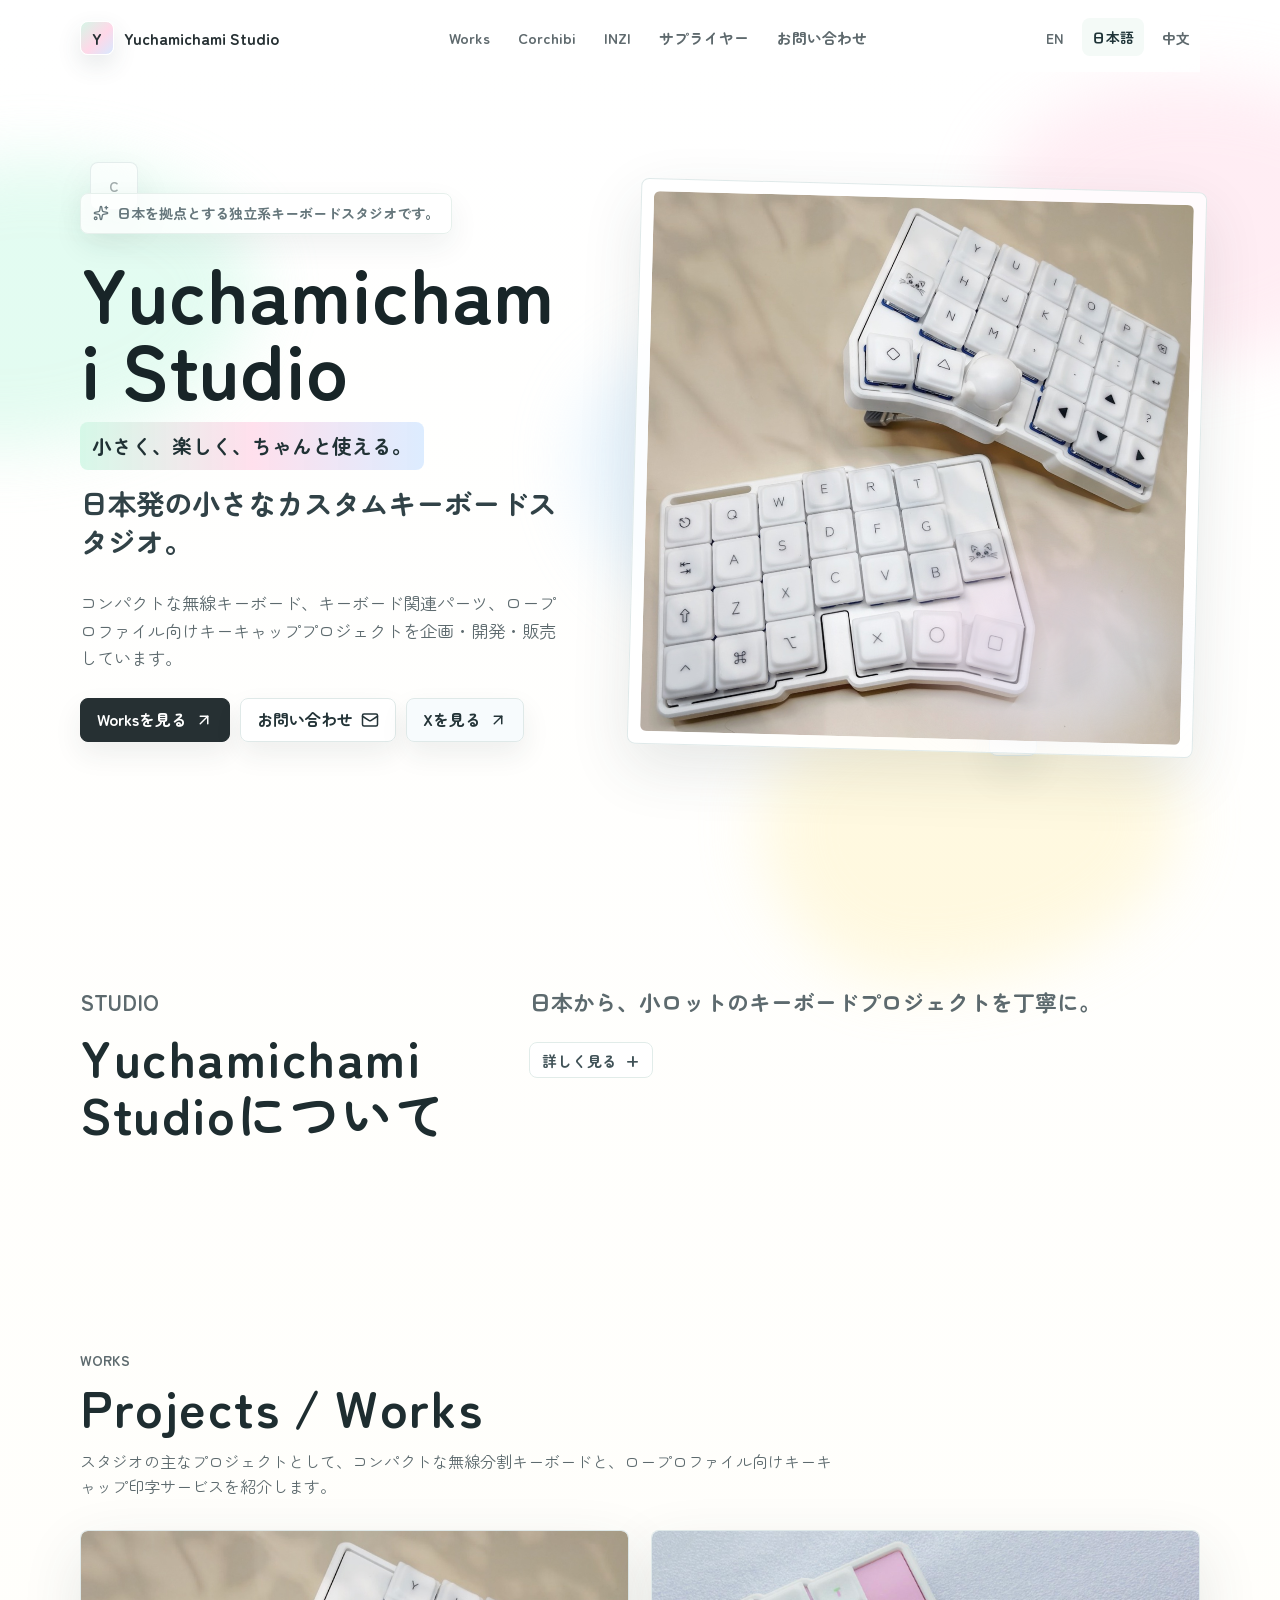
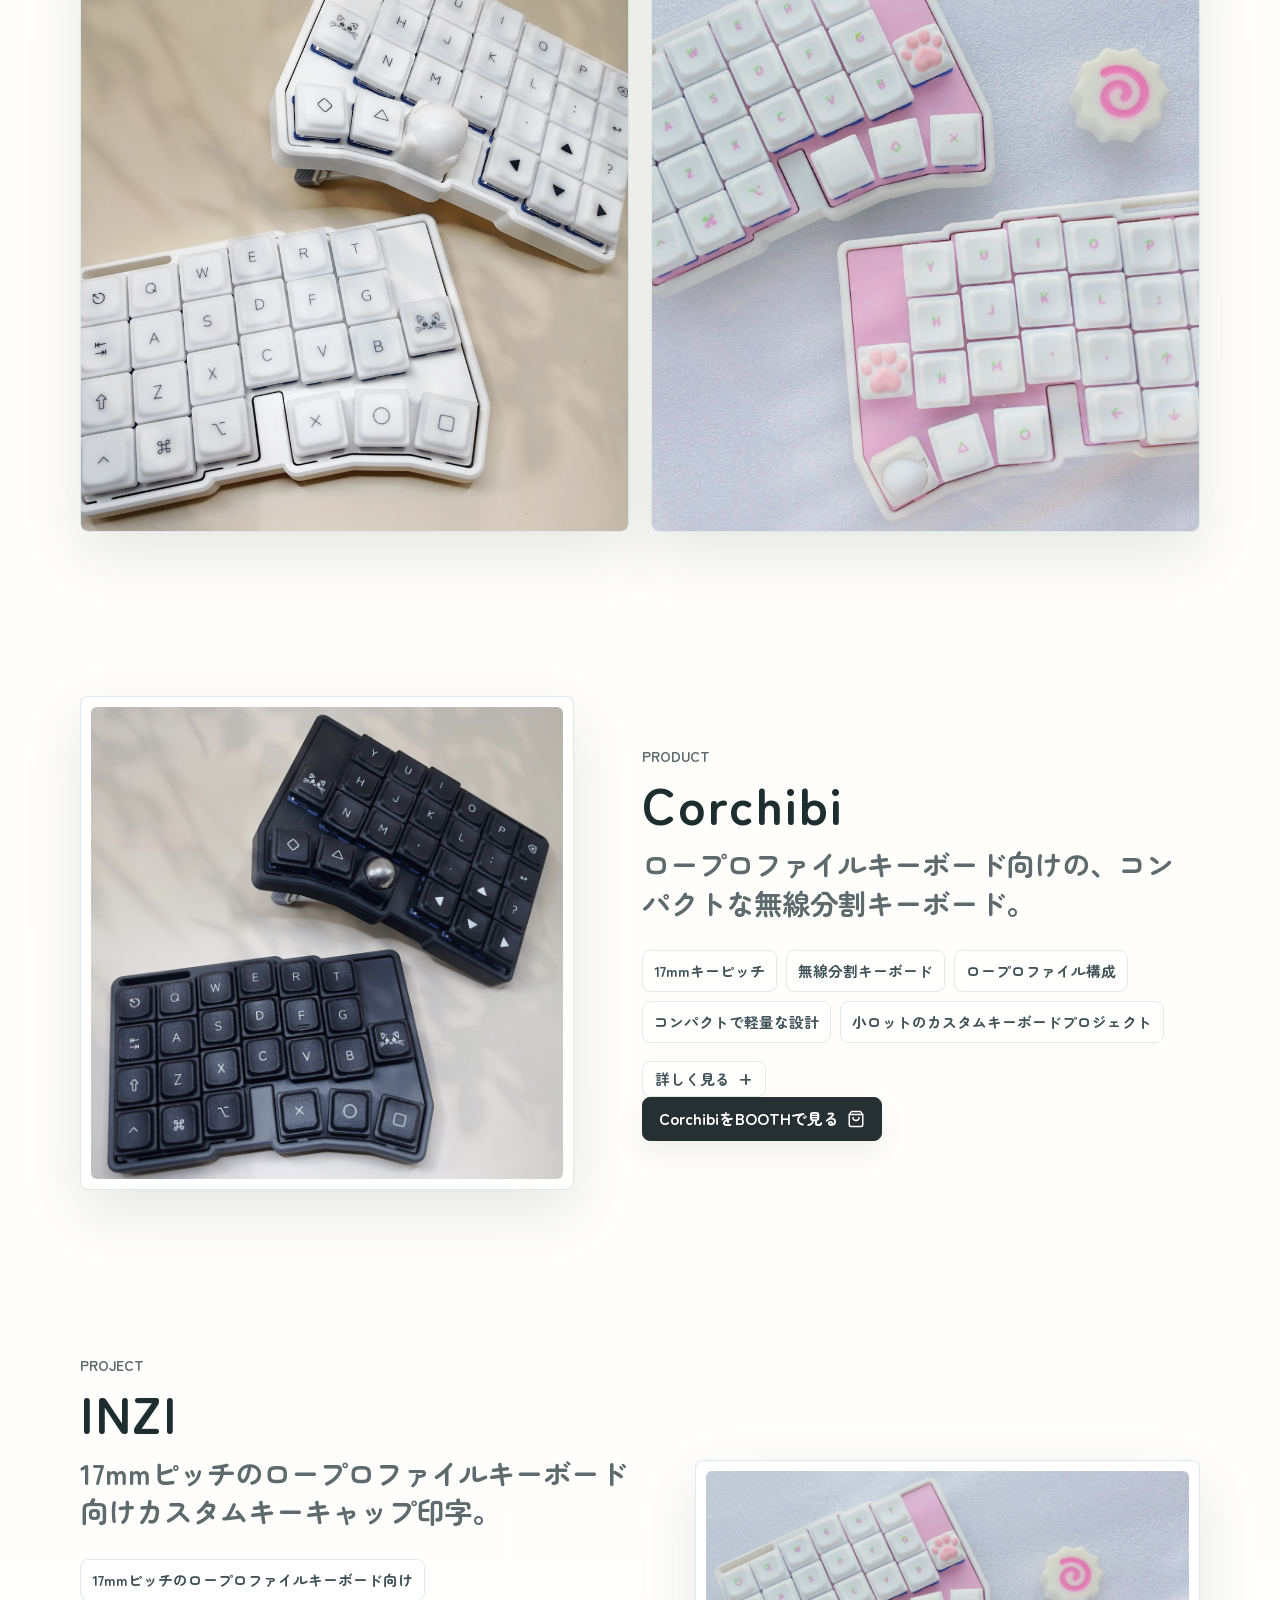
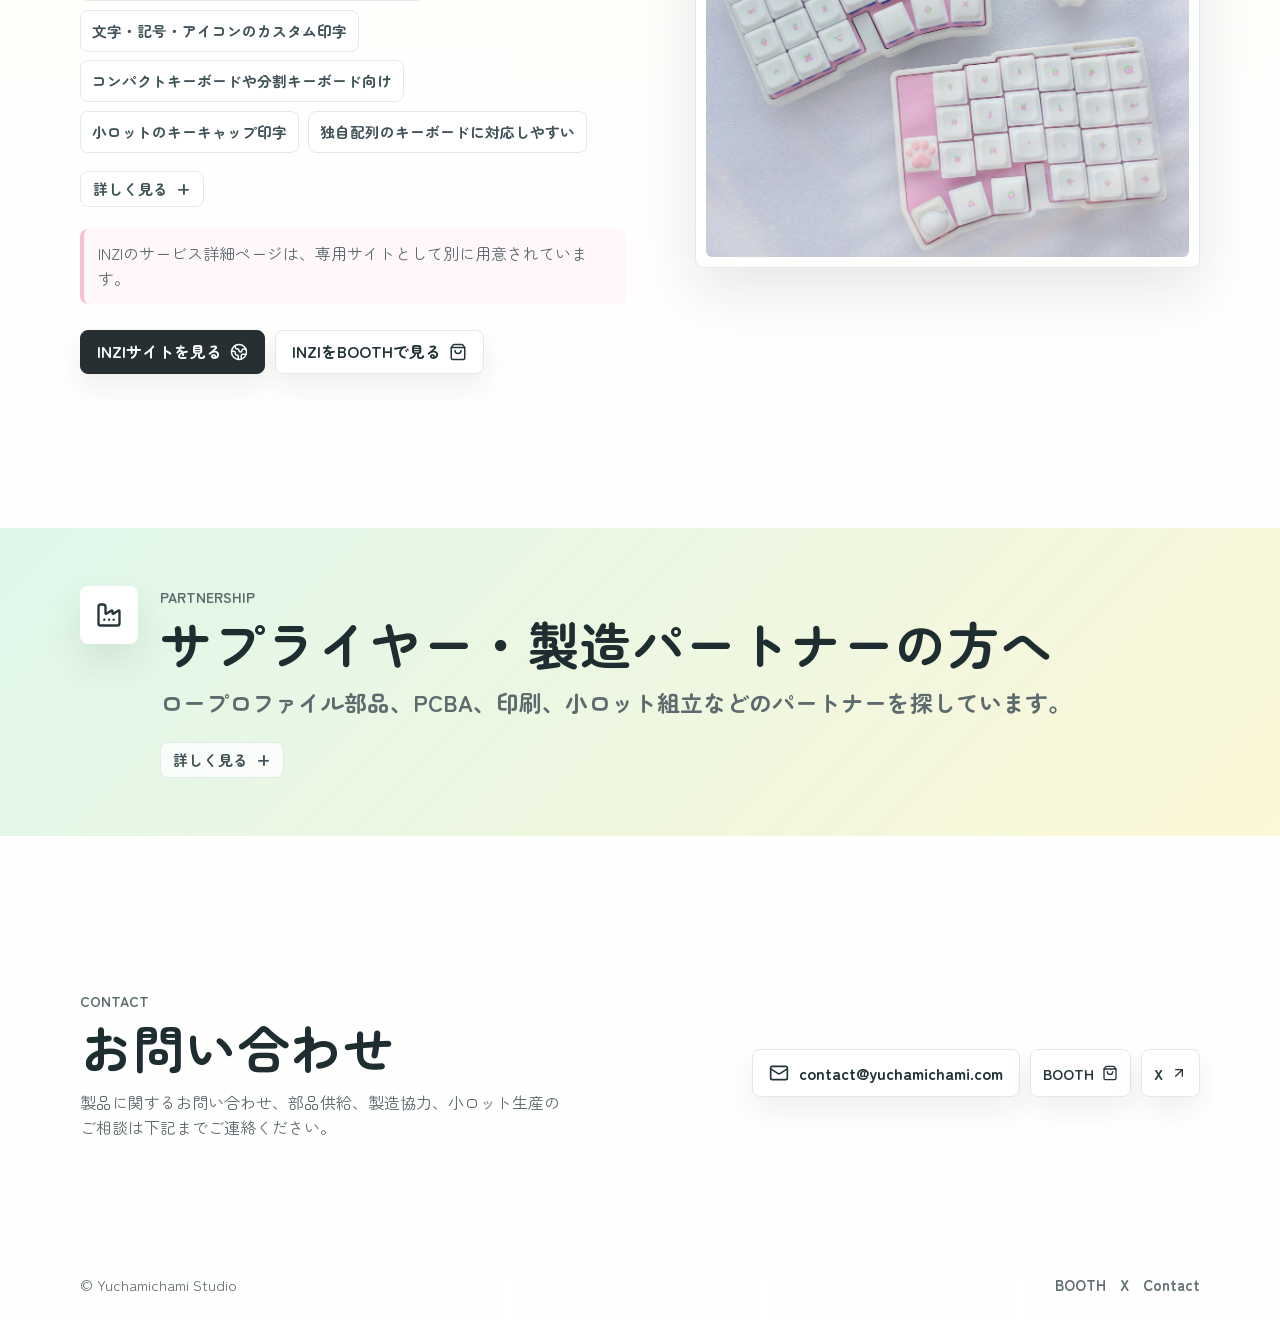
==== commit 2e03cc83: "Make typography more playful" ====
--- a/ja/index.html
+++ b/ja/index.html
@@ -19,8 +19,8 @@
     <link rel="alternate" hreflang="ja" href="https://yuchamichami.com/ja" />
     <link rel="alternate" hreflang="zh-Hans" href="https://yuchamichami.com/zh" />
     <title>Yuchamichami Studio</title>
-    <script type="module" crossorigin src="/assets/index-D91KlvTL.js"></script>
-    <link rel="stylesheet" crossorigin href="/assets/index-BTK3OE5U.css">
+    <script type="module" crossorigin src="/assets/index-DiK8sDpD.js"></script>
+    <link rel="stylesheet" crossorigin href="/assets/index-Yn5cr82-.css">
   </head>
 
   <body>
--- a/assets/index-Yn5cr82-.css
+++ b/assets/index-Yn5cr82-.css
@@ -0,0 +1 @@
+@font-face{font-family:Zen Maru Gothic;font-style:normal;font-display:swap;font-weight:400;src:url([data-uri]) format("woff2"),url([data-uri]) format("woff");unicode-range:U+ffd7,U+ffda-ffdc,U+ffe0-ffe2,U+ffe4,U+ffe6,U+ffe8-ffee,U+1f100-1f10c,U+1f110-1f16c,U+1f170-1f1ac,U+1f200-1f202,U+1f210-1f234}@font-face{font-family:Zen Maru Gothic;font-style:normal;font-display:swap;font-weight:400;src:url(/assets/zen-maru-gothic-3-400-normal-CQof5Iib.woff2) format("woff2"),url(/assets/zen-maru-gothic-3-400-normal-CDTgsqhc.woff) format("woff");unicode-range:U+fa10,U+fa12-fa6d,U+fb00-fb04,U+fe10-fe19,U+fe30-fe42,U+fe44-fe52,U+fe54-fe66,U+fe68-fe6b,U+ff02,U+ff04,U+ff07,U+ff51,U+ff5b,U+ff5d,U+ff5f-ff60,U+ff66,U+ff69,U+ff87,U+ffa1-ffbe,U+ffc2-ffc7,U+ffca-ffcf,U+ffd2-ffd6}@font-face{font-family:Zen Maru Gothic;font-style:normal;font-display:swap;font-weight:400;src:url([data-uri]) format("woff2"),url([data-uri]) format("woff");unicode-range:U+f92d-f959,U+f95b-f9f2,U+f9f4-fa0b,U+fa0e-fa0f}@font-face{font-family:Zen Maru Gothic;font-style:normal;font-display:swap;font-weight:400;src:url(/assets/zen-maru-gothic-5-400-normal-dmIZJC44.woff2) format("woff2"),url(/assets/zen-maru-gothic-5-400-normal-CtYYccu3.woff) format("woff");unicode-range:U+9e8b-9e8c,U+9e8e-9e8f,U+9e91-9e92,U+9e95-9e96,U+9e98,U+9e9b,U+9e9d-9e9e,U+9ea4-9ea5,U+9ea8-9eaa,U+9eac-9eb0,U+9eb3-9eb5,U+9eb8,U+9ebc-9ebf,U+9ec3,U+9ec6,U+9ec8,U+9ecb-9ecd,U+9ecf-9ed1,U+9ed4-9ed5,U+9ed8,U+9edb-9ee0,U+9ee4-9ee5,U+9ee7-9ee8,U+9eec-9ef2,U+9ef4-9ef9,U+9efb-9eff,U+9f02-9f03,U+9f07-9f09,U+9f0e-9f12,U+9f14-9f17,U+9f19-9f1b,U+9f1f-9f22,U+9f26,U+9f2a-9f2c,U+9f2f,U+9f31-9f32,U+9f34,U+9f37,U+9f39-9f3a,U+9f3c-9f3f,U+9f41,U+9f43-9f47,U+9f4a,U+9f4e-9f50,U+9f52-9f58,U+9f5a,U+9f5d-9f61,U+9f63,U+9f66-9f6a,U+9f6c-9f73,U+9f75-9f77,U+9f7a,U+9f7d,U+9f7f,U+9f8f-9f92,U+9f94-9f97,U+9f99,U+9f9c-9fa3,U+9fa5,U+9fb4,U+9fbc-9fc2,U+9fc4,U+9fc6,U+9fcc,U+f900-f92c}@font-face{font-family:Zen Maru Gothic;font-style:normal;font-display:swap;font-weight:400;src:url(/assets/zen-maru-gothic-6-400-normal-CnV_10XA.woff2) format("woff2"),url(/assets/zen-maru-gothic-6-400-normal-DOyW9FmE.woff) format("woff");unicode-range:U+9c3e,U+9c41,U+9c43-9c4a,U+9c4e-9c50,U+9c52-9c54,U+9c56,U+9c58,U+9c5a-9c61,U+9c63,U+9c65,U+9c67-9c6b,U+9c6d-9c6e,U+9c70,U+9c72,U+9c75-9c78,U+9c7a-9c7c,U+9ce6-9ce7,U+9ceb-9cec,U+9cf0,U+9cf2,U+9cf6-9cf7,U+9cf9,U+9d02-9d03,U+9d06-9d09,U+9d0b,U+9d0e,U+9d11-9d12,U+9d15,U+9d17-9d18,U+9d1b-9d1f,U+9d23,U+9d26,U+9d2a-9d2c,U+9d2f-9d30,U+9d32-9d34,U+9d3a,U+9d3c-9d3f,U+9d41-9d48,U+9d4a,U+9d50-9d54,U+9d59,U+9d5d-9d65,U+9d69-9d6c,U+9d6f-9d70,U+9d72-9d73,U+9d76-9d77,U+9d7a-9d7c,U+9d7e,U+9d83-9d84,U+9d86-9d87,U+9d89-9d8a,U+9d8d-9d8e,U+9d92-9d93,U+9d95-9d9a,U+9da1,U+9da4,U+9da9-9dac,U+9dae,U+9db1-9db2,U+9db5,U+9db8-9dbd,U+9dbf-9dc4,U+9dc6-9dc7,U+9dc9-9dca,U+9dcf,U+9dd3-9dd7,U+9dd9-9dda,U+9dde-9de0,U+9de3,U+9de5-9de7,U+9de9,U+9deb,U+9ded-9df0,U+9df3-9df4,U+9df8,U+9dfd-9dfe,U+9e02,U+9e07,U+9e0a,U+9e0d-9e0e,U+9e10-9e12,U+9e15-9e16,U+9e19-9e1f,U+9e75,U+9e79-9e7d,U+9e80-9e85,U+9e87-9e88}@font-face{font-family:Zen Maru Gothic;font-style:normal;font-display:swap;font-weight:400;src:url(/assets/zen-maru-gothic-7-400-normal-BFqmpplX.woff2) format("woff2"),url(/assets/zen-maru-gothic-7-400-normal-BBS_c28a.woff) format("woff");unicode-range:U+9ae5-9ae7,U+9ae9,U+9aeb-9aec,U+9aee-9aef,U+9af1-9af5,U+9af7,U+9af9-9afb,U+9afd,U+9aff-9b06,U+9b08-9b09,U+9b0b-9b0e,U+9b10,U+9b12,U+9b16,U+9b18-9b1d,U+9b1f-9b20,U+9b22-9b23,U+9b25-9b2f,U+9b32-9b35,U+9b37,U+9b39-9b3b,U+9b3d,U+9b43-9b44,U+9b48,U+9b4b-9b4f,U+9b51,U+9b55-9b58,U+9b5b,U+9b5e,U+9b61,U+9b63,U+9b65-9b66,U+9b68,U+9b6a-9b6f,U+9b72-9b79,U+9b7f-9b80,U+9b83-9b87,U+9b89-9b8b,U+9b8d,U+9b8f-9b94,U+9b96-9b97,U+9b9a,U+9b9d-9ba0,U+9ba6-9ba7,U+9ba9-9baa,U+9bac,U+9bb0-9bb2,U+9bb4,U+9bb7-9bb9,U+9bbb-9bbc,U+9bbe-9bc1,U+9bc6-9bc8,U+9bca,U+9bce-9bd2,U+9bd4,U+9bd7-9bd8,U+9bdd,U+9bdf,U+9be1-9be5,U+9be7,U+9bea-9beb,U+9bee-9bf3,U+9bf5,U+9bf7-9bfa,U+9bfd,U+9bff-9c00,U+9c02,U+9c04,U+9c06,U+9c08-9c0d,U+9c0f-9c16,U+9c18-9c1e,U+9c21-9c2a,U+9c2d-9c32,U+9c35-9c37,U+9c39-9c3a,U+9c3d}@font-face{font-family:Zen Maru Gothic;font-style:normal;font-display:swap;font-weight:400;src:url(/assets/zen-maru-gothic-8-400-normal-BvzSkzoQ.woff2) format("woff2"),url(/assets/zen-maru-gothic-8-400-normal-C-r-dxFz.woff) format("woff");unicode-range:U+98eb,U+98ed-98ee,U+98f0-98f1,U+98f3,U+98f6,U+9902,U+9907-9909,U+9911-9912,U+9914-9918,U+991a-9922,U+9924,U+9926-9927,U+992b-992c,U+992e,U+9931-9935,U+9939-993e,U+9940-9942,U+9945-9949,U+994b-994e,U+9950-9952,U+9954-9955,U+9958-9959,U+995b-995c,U+995e-9960,U+9963,U+9997-9998,U+999b,U+999d-999f,U+99a3,U+99a5-99a6,U+99a8,U+99ad-99ae,U+99b0-99b2,U+99b5,U+99b9-99ba,U+99bc-99bd,U+99bf,U+99c1,U+99c3,U+99c8-99c9,U+99d1,U+99d3-99d5,U+99d8-99df,U+99e1-99e2,U+99e7,U+99ea-99ee,U+99f0-99f2,U+99f4-99f5,U+99f8-99f9,U+99fb-99fe,U+9a01-9a05,U+9a08,U+9a0a-9a0c,U+9a0f-9a11,U+9a16,U+9a1a,U+9a1e,U+9a20,U+9a22-9a24,U+9a27,U+9a2b,U+9a2d-9a2e,U+9a31,U+9a33,U+9a35-9a38,U+9a3e,U+9a40-9a45,U+9a47,U+9a4a-9a4e,U+9a51-9a52,U+9a54-9a58,U+9a5b,U+9a5d,U+9a5f,U+9a62,U+9a64-9a65,U+9a69-9a6c,U+9aaa,U+9aac-9ab0,U+9ab2,U+9ab4-9ab7,U+9ab9,U+9abb-9ac1,U+9ac3,U+9ac6,U+9ac8,U+9ace-9ad3,U+9ad5-9ad7,U+9adb-9adc,U+9ade-9ae0,U+9ae2-9ae4}@font-face{font-family:Zen Maru Gothic;font-style:normal;font-display:swap;font-weight:400;src:url(/assets/zen-maru-gothic-9-400-normal-DyDupvGK.woff2) format("woff2"),url(/assets/zen-maru-gothic-9-400-normal-qMFnVKQR.woff) format("woff");unicode-range:U+971d,U+9721-9724,U+9728,U+972a,U+9730-9731,U+9733,U+9736,U+9738-9739,U+973b,U+973d-973e,U+9741-9744,U+9746-974a,U+974d-974f,U+9751,U+9755,U+9757-9758,U+975a-975c,U+9760-9761,U+9763-9764,U+9766-9768,U+976a-976b,U+976e,U+9771,U+9773,U+9776-977d,U+977f-9781,U+9785-9786,U+9789,U+978b,U+978f-9790,U+9795-9797,U+9799-979a,U+979c,U+979e-97a0,U+97a2-97a3,U+97a6,U+97a8,U+97ab-97ac,U+97ae,U+97b1-97b6,U+97b8-97ba,U+97bc,U+97be-97bf,U+97c1,U+97c3-97ce,U+97d0-97d1,U+97d4,U+97d7-97d9,U+97db-97de,U+97e0-97e1,U+97e4,U+97e6,U+97ed-97ef,U+97f1-97f2,U+97f4-97f8,U+97fa,U+9804,U+9807,U+980a,U+980c-980f,U+9814,U+9816-9817,U+9819-981a,U+981c,U+981e,U+9820-9821,U+9823-9826,U+982b,U+982e-9830,U+9832-9835,U+9837,U+9839,U+983d-983e,U+9844,U+9846-9847,U+984a-984b,U+984f,U+9851-9853,U+9856-9857,U+9859-985b,U+9862-9863,U+9865-9866,U+986a-986c,U+986f-9871,U+9873-9875,U+98aa-98ab,U+98ad-98ae,U+98b0-98b1,U+98b4,U+98b6-98b8,U+98ba-98bc,U+98bf,U+98c2-98c8,U+98cb-98cc,U+98ce,U+98dc,U+98de,U+98e0-98e1,U+98e3,U+98e5-98e7,U+98e9-98ea}@font-face{font-family:Zen Maru Gothic;font-style:normal;font-display:swap;font-weight:400;src:url(/assets/zen-maru-gothic-10-400-normal-CF28PtLj.woff2) format("woff2"),url(/assets/zen-maru-gothic-10-400-normal-CmNNVX-G.woff) format("woff");unicode-range:U+944a,U+944c,U+9452-9453,U+9455,U+9459-945c,U+945e-9463,U+9468,U+946a-946b,U+946d-9472,U+9475,U+9477,U+947c-947f,U+9481,U+9483-9485,U+9578-9579,U+957e-957f,U+9582,U+9584,U+9586-9588,U+958a,U+958c-958f,U+9592,U+9594,U+9596,U+9598-9599,U+959d-95a1,U+95a4,U+95a6-95a9,U+95ab-95ad,U+95b1,U+95b4,U+95b6,U+95b9-95bf,U+95c3,U+95c6,U+95c8-95cd,U+95d0-95d6,U+95d9-95da,U+95dc-95e2,U+95e4-95e6,U+95e8,U+961d-961e,U+9621-9622,U+9624-9626,U+9628,U+962c,U+962e-962f,U+9631,U+9633-9634,U+9637-963a,U+963c-963d,U+9641-9642,U+964b-964c,U+964f,U+9652,U+9654,U+9656-9658,U+965c-965f,U+9661,U+9666,U+966a,U+966c,U+966e,U+9672,U+9674,U+9677,U+967b-967c,U+967e-967f,U+9681-9684,U+9689,U+968b,U+968d,U+9691,U+9695-9698,U+969a,U+969d,U+969f,U+96a4-96aa,U+96ae-96b4,U+96b6,U+96b8-96bb,U+96bd,U+96c1,U+96c9-96cb,U+96cd-96ce,U+96d2,U+96d5-96d6,U+96d8-96da,U+96dc-96df,U+96e9,U+96ef,U+96f1,U+96f9-96fa,U+9702-9706,U+9708-9709,U+970d-970f,U+9711,U+9713-9714,U+9716,U+9719-971b}@font-face{font-family:Zen Maru Gothic;font-style:normal;font-display:swap;font-weight:400;src:url(/assets/zen-maru-gothic-11-400-normal-BJJLM63J.woff2) format("woff2"),url(/assets/zen-maru-gothic-11-400-normal-DMDB0rCu.woff) format("woff");unicode-range:U+92bc-92bd,U+92bf-92c3,U+92c5-92c8,U+92cb-92d0,U+92d2-92d3,U+92d5,U+92d7-92d9,U+92dc-92dd,U+92df-92e1,U+92e3-92e5,U+92e7-92ea,U+92ec,U+92ee,U+92f0,U+92f2,U+92f7-92fb,U+92ff-9300,U+9302,U+9304,U+9308,U+930d,U+930f-9311,U+9314-9315,U+9318-931a,U+931c-931f,U+9321-9325,U+9327-932b,U+932e,U+9333-9337,U+933a-933b,U+9344,U+9347-934a,U+934d,U+9350-9352,U+9354-9358,U+935a,U+935c,U+935e,U+9360,U+9364-9365,U+9367,U+9369-936d,U+936f-9371,U+9373-9374,U+9376,U+937a,U+937d-9382,U+9388,U+938a-938b,U+938d,U+938f,U+9392,U+9394-9395,U+9397-9398,U+939a-939b,U+939e,U+93a1,U+93a3-93a4,U+93a6,U+93a8-93a9,U+93ab-93ad,U+93b0,U+93b4-93b6,U+93b9-93bb,U+93c1,U+93c3-93cd,U+93d0-93d1,U+93d3,U+93d6-93d9,U+93dc-93df,U+93e2,U+93e4-93e8,U+93f1,U+93f5,U+93f7-93fb,U+93fd,U+9401-9404,U+9407-9409,U+940d-9410,U+9413-9417,U+9419-941a,U+941f,U+9421,U+942b,U+942e-942f,U+9431-9434,U+9436,U+9438,U+943a-943b,U+943d,U+943f,U+9441,U+9443-9445,U+9448}@font-face{font-family:Zen Maru Gothic;font-style:normal;font-display:swap;font-weight:400;src:url(/assets/zen-maru-gothic-12-400-normal-DAuEC3fn.woff2) format("woff2"),url(/assets/zen-maru-gothic-12-400-normal-BN-5a0O1.woff) format("woff");unicode-range:U+9143,U+9146-914c,U+914f,U+9153,U+9156-915b,U+9161,U+9163-9165,U+9167,U+9169,U+916d,U+9172-9174,U+9179-917b,U+9181-9183,U+9185-9187,U+9189-918b,U+918e,U+9191,U+9193-9195,U+9197-9198,U+919e,U+91a1-91a2,U+91a6,U+91a8,U+91aa-91b6,U+91ba-91bd,U+91bf-91c6,U+91c9,U+91cb,U+91d0,U+91d3-91d4,U+91d6-91d7,U+91d9-91db,U+91de-91df,U+91e1,U+91e4-91e6,U+91e9-91ea,U+91ec-91f1,U+91f5-91f7,U+91f9,U+91fb-91fd,U+91ff-9201,U+9204-9207,U+9209-920a,U+920c,U+920e,U+9210-9218,U+921c-921e,U+9223-9226,U+9228-9229,U+922c,U+922e-9230,U+9233,U+9235-923a,U+923c,U+923e-9240,U+9242-9243,U+9245-924b,U+924d-9251,U+9256-925a,U+925c-925e,U+9260-9261,U+9264-9269,U+926e-9270,U+9275-9279,U+927b-927f,U+9288-928a,U+928d-928e,U+9291-9293,U+9295-9297,U+9299,U+929b-929c,U+929f-92a0,U+92a4-92a5,U+92a7-92a8,U+92ab,U+92af,U+92b2-92b3,U+92b6-92bb}@font-face{font-family:Zen Maru Gothic;font-style:normal;font-display:swap;font-weight:400;src:url(/assets/zen-maru-gothic-13-400-normal-Dh-hcfSr.woff2) format("woff2"),url(/assets/zen-maru-gothic-13-400-normal-BKhK_wTQ.woff) format("woff");unicode-range:U+8f52-8f55,U+8f57-8f58,U+8f5c-8f5e,U+8f61-8f66,U+8f9c-8f9d,U+8f9f-8fa2,U+8fa4-8fa8,U+8fad-8faf,U+8fb4-8fb8,U+8fbe,U+8fc0-8fc2,U+8fc6,U+8fc8,U+8fca-8fcb,U+8fcd,U+8fd0,U+8fd2-8fd3,U+8fd5,U+8fda,U+8fe0,U+8fe2-8fe5,U+8fe8-8fea,U+8fed-8fef,U+8ff1,U+8ff4-8ff6,U+8ff8-8ffb,U+8ffe,U+9002,U+9004-9005,U+9008,U+900b-900e,U+9011,U+9013,U+9015-9016,U+9018,U+901b,U+901e,U+9021,U+9027-902a,U+902c-902d,U+902f,U+9033-9037,U+9039,U+903c,U+903e-903f,U+9041,U+9043-9044,U+9049,U+904c,U+904f-9052,U+9056,U+9058,U+905b-905e,U+9062,U+9066-9068,U+906c,U+906f-9070,U+9072,U+9074,U+9076,U+9079,U+9080-9083,U+9085,U+9087-9088,U+908b-908c,U+908e-9090,U+9095,U+9097-9099,U+909b,U+90a0-90a2,U+90a5,U+90a8,U+90af-90b6,U+90bd-90be,U+90c3-90c5,U+90c7-90c9,U+90cc,U+90d2,U+90d5,U+90d7-90d9,U+90db-90df,U+90e2,U+90e4-90e5,U+90eb,U+90ef-90f0,U+90f2,U+90f4,U+90f6,U+90fe-9100,U+9102,U+9104-9106,U+9108,U+910d,U+9110,U+9112,U+9114-911a,U+911c,U+911e,U+9120,U+9122-9123,U+9125,U+9127,U+9129,U+912d-9132,U+9134,U+9136-9137,U+9139-913a,U+913c-913d}@font-face{font-family:Zen Maru Gothic;font-style:normal;font-display:swap;font-weight:400;src:url(/assets/zen-maru-gothic-14-400-normal-mYXPWEqu.woff2) format("woff2"),url(/assets/zen-maru-gothic-14-400-normal-DamfimbZ.woff) format("woff");unicode-range:U+8dc0,U+8dc2,U+8dc5-8dc8,U+8dca-8dcc,U+8dce-8dcf,U+8dd1,U+8dd4-8dd7,U+8dd9-8ddb,U+8ddf,U+8de3-8de5,U+8de7,U+8dea-8dec,U+8df0-8df2,U+8df4,U+8dfc-8dfd,U+8dff,U+8e01,U+8e04-8e06,U+8e08-8e09,U+8e0b-8e0c,U+8e10-8e11,U+8e14,U+8e16,U+8e1d-8e23,U+8e26-8e27,U+8e30-8e31,U+8e33-8e39,U+8e3d,U+8e40-8e42,U+8e44,U+8e47-8e50,U+8e54-8e55,U+8e59,U+8e5b-8e64,U+8e69,U+8e6c-8e6d,U+8e6f-8e72,U+8e75-8e77,U+8e79-8e7c,U+8e81-8e85,U+8e89,U+8e8b,U+8e90-8e95,U+8e98-8e9b,U+8e9d-8e9e,U+8ea1-8ea2,U+8ea7,U+8ea9-8eaa,U+8eac-8eb1,U+8eb3,U+8eb5-8eb6,U+8eba-8ebb,U+8ebe,U+8ec0-8ec1,U+8ec3-8ec8,U+8ecb,U+8ecf,U+8ed1,U+8ed4,U+8edb-8edc,U+8ee3,U+8ee8,U+8eeb,U+8eed-8eee,U+8ef0-8ef1,U+8ef7,U+8ef9-8efc,U+8efe,U+8f00,U+8f02,U+8f05,U+8f07-8f08,U+8f0a,U+8f0f-8f10,U+8f12-8f13,U+8f15-8f19,U+8f1b-8f1c,U+8f1e-8f21,U+8f23,U+8f25-8f28,U+8f2b-8f2f,U+8f33-8f37,U+8f39-8f3b,U+8f3e,U+8f40-8f43,U+8f45-8f47,U+8f49-8f4a,U+8f4c-8f4f,U+8f51}@font-face{font-family:Zen Maru Gothic;font-style:normal;font-display:swap;font-weight:400;src:url(/assets/zen-maru-gothic-15-400-normal-BSrSl0Jq.woff2) format("woff2"),url(/assets/zen-maru-gothic-15-400-normal-BAk6HPEm.woff) format("woff");unicode-range:U+8b2d,U+8b30,U+8b37,U+8b3c,U+8b3e,U+8b41-8b46,U+8b48-8b49,U+8b4c-8b4f,U+8b51-8b54,U+8b56,U+8b59,U+8b5b,U+8b5e-8b5f,U+8b63,U+8b69,U+8b6b-8b6d,U+8b6f,U+8b71,U+8b74,U+8b76,U+8b78-8b79,U+8b7c-8b81,U+8b84-8b85,U+8b8a-8b8f,U+8b92-8b96,U+8b99-8b9a,U+8b9c-8ba0,U+8c38-8c3a,U+8c3d-8c3f,U+8c41,U+8c45,U+8c47-8c49,U+8c4b-8c4c,U+8c4e-8c51,U+8c53-8c55,U+8c57-8c59,U+8c5b,U+8c5d,U+8c62-8c64,U+8c66,U+8c68-8c69,U+8c6b-8c6d,U+8c73,U+8c75-8c76,U+8c78,U+8c7a-8c7c,U+8c7e,U+8c82,U+8c85-8c87,U+8c89-8c8b,U+8c8d-8c8e,U+8c90,U+8c92-8c94,U+8c98-8c99,U+8c9b-8c9c,U+8c9f,U+8ca4,U+8cad-8cae,U+8cb2-8cb3,U+8cb6,U+8cb9-8cba,U+8cbd,U+8cc1-8cc2,U+8cc4-8cc6,U+8cc8-8cc9,U+8ccb,U+8ccd-8ccf,U+8cd2,U+8cd5-8cd6,U+8cd9-8cda,U+8cdd,U+8ce1,U+8ce3-8ce4,U+8ce6,U+8ce8,U+8cec,U+8cef-8cf2,U+8cf4-8cf5,U+8cf7-8cf8,U+8cfa-8cfb,U+8cfd-8cff,U+8d01,U+8d03-8d04,U+8d07,U+8d09-8d0b,U+8d0d-8d10,U+8d12-8d14,U+8d16-8d17,U+8d1b-8d1d,U+8d65,U+8d67,U+8d69,U+8d6b-8d6e,U+8d71,U+8d73,U+8d76,U+8d7f,U+8d81-8d82,U+8d84,U+8d88,U+8d8d,U+8d90-8d91,U+8d95,U+8d99,U+8d9e-8da0,U+8da6,U+8da8,U+8dab-8dac,U+8daf,U+8db2,U+8db5,U+8db7,U+8db9-8dbc,U+8dbe}@font-face{font-family:Zen Maru Gothic;font-style:normal;font-display:swap;font-weight:400;src:url(/assets/zen-maru-gothic-16-400-normal-D3R9fETJ.woff2) format("woff2"),url(/assets/zen-maru-gothic-16-400-normal-DGcAJQdv.woff) format("woff");unicode-range:U+8973-8975,U+8977,U+897a-897e,U+8980,U+8983,U+8988-898a,U+898d,U+8990,U+8993-8995,U+8998,U+899b-899c,U+899f-89a1,U+89a5-89a6,U+89a9,U+89ac,U+89af-89b0,U+89b2,U+89b4-89b7,U+89ba,U+89bc-89bd,U+89bf-89c1,U+89d4-89d8,U+89da,U+89dc-89dd,U+89e5,U+89e7,U+89e9,U+89eb,U+89ed,U+89f1,U+89f3-89f4,U+89f6,U+89f8-89f9,U+89fd,U+89ff,U+8a01,U+8a04-8a05,U+8a07,U+8a0c,U+8a0f-8a12,U+8a14-8a16,U+8a1b,U+8a1d-8a1e,U+8a20-8a22,U+8a24-8a26,U+8a2b-8a2c,U+8a2f,U+8a35-8a37,U+8a3b,U+8a3d-8a3e,U+8a40-8a41,U+8a43,U+8a45-8a49,U+8a4d-8a4e,U+8a51-8a54,U+8a56-8a58,U+8a5b-8a5d,U+8a61-8a62,U+8a65,U+8a67,U+8a6c-8a6d,U+8a75-8a77,U+8a79-8a7c,U+8a7e-8a80,U+8a82-8a86,U+8a8b,U+8a8f-8a92,U+8a96-8a97,U+8a99-8a9a,U+8a9f,U+8aa1,U+8aa3,U+8aa5-8aaa,U+8aae-8aaf,U+8ab3,U+8ab6-8ab7,U+8abb-8abc,U+8abe,U+8ac2-8ac4,U+8ac6,U+8ac8-8aca,U+8acc-8acd,U+8ad0-8ad1,U+8ad3-8ad5,U+8ad7,U+8ada-8ae2,U+8ae4,U+8ae7,U+8aeb-8aec,U+8aee,U+8af0-8af1,U+8af3-8af7,U+8afa,U+8afc,U+8aff,U+8b01-8b02,U+8b04-8b07,U+8b0a-8b0d,U+8b0f-8b11,U+8b14,U+8b16,U+8b1a,U+8b1c,U+8b1e-8b20,U+8b26,U+8b28,U+8b2b-8b2c}@font-face{font-family:Zen Maru Gothic;font-style:normal;font-display:swap;font-weight:400;src:url(/assets/zen-maru-gothic-17-400-normal-DvoWo9j3.woff2) format("woff2"),url(/assets/zen-maru-gothic-17-400-normal-Ba2POQ4G.woff) format("woff");unicode-range:U+87e2-87e6,U+87ea-87ed,U+87ef,U+87f1,U+87f3,U+87f5-87f8,U+87fa-87fb,U+87fe-87ff,U+8801,U+8803,U+8805-8807,U+8809-880b,U+880d-8816,U+8818-881c,U+881e-881f,U+8821-8822,U+8827-8828,U+882d-882e,U+8830-8832,U+8835-8836,U+8839-883c,U+8841-8845,U+8848-884b,U+884d-884e,U+8851-8852,U+8855-8856,U+8858-885a,U+885c,U+885e-8860,U+8862,U+8864,U+8869,U+886b,U+886e-886f,U+8871-8872,U+8875,U+8877,U+8879,U+887b,U+887d-887e,U+8880-8882,U+8888,U+888d,U+8892,U+8897-889c,U+889e-88a0,U+88a2,U+88a4,U+88a8,U+88aa,U+88ae,U+88b0-88b1,U+88b5,U+88b7,U+88ba,U+88bc-88c0,U+88c3-88c4,U+88c6,U+88ca-88ce,U+88d1-88d4,U+88d8-88d9,U+88db,U+88dd-88e1,U+88e7-88e8,U+88ef-88f2,U+88f4-88f5,U+88f7,U+88f9,U+88fc,U+8901-8902,U+8904,U+8906,U+890a,U+890c-890f,U+8913,U+8915-8916,U+8918-891a,U+891c-891e,U+8920,U+8925-8928,U+892a-892b,U+8930-8932,U+8935-893b,U+893e,U+8940-8946,U+8949,U+894c-894d,U+894f,U+8952,U+8956-8957,U+895a-895c,U+895e,U+8960-8964,U+8966,U+896a-896b,U+896d-8970}@font-face{font-family:Zen Maru Gothic;font-style:normal;font-display:swap;font-weight:400;src:url(/assets/zen-maru-gothic-18-400-normal-6jTpK34a.woff2) format("woff2"),url(/assets/zen-maru-gothic-18-400-normal-BVMLTvVW.woff) format("woff");unicode-range:U+8655-8659,U+865b,U+865d-8664,U+8667,U+8669,U+866c,U+866f,U+8671,U+8675-8677,U+867a-867b,U+867d,U+8687-8689,U+868b-868d,U+8691,U+8693,U+8695-8696,U+8698,U+869a,U+869c-869d,U+86a1,U+86a3-86a4,U+86a6-86ab,U+86ad,U+86af-86b1,U+86b3-86b9,U+86bf-86c1,U+86c3-86c6,U+86c9,U+86cb,U+86ce,U+86d1-86d2,U+86d4-86d5,U+86d7,U+86da,U+86dc,U+86de-86e0,U+86e3-86e7,U+86e9,U+86ec-86ed,U+86ef,U+86f8-86fe,U+8700,U+8703-870b,U+870d-8714,U+8719-871a,U+871e-871f,U+8721-8723,U+8725,U+8728-8729,U+872e-872f,U+8731-8732,U+8734,U+8737,U+8739-8740,U+8743,U+8745,U+8749,U+874b-874e,U+8751,U+8753,U+8755,U+8757-8759,U+875d,U+875f-8761,U+8763-8766,U+8768,U+876a,U+876e-876f,U+8771-8772,U+8774,U+8778,U+877b-877c,U+877f,U+8782-8789,U+878b-878c,U+878e,U+8790,U+8793,U+8795,U+8797-8799,U+879e-87a0,U+87a2-87a3,U+87a7,U+87ab-87af,U+87b1,U+87b3,U+87b5,U+87bb,U+87bd-87c1,U+87c4,U+87c6-87cb,U+87ce,U+87d0,U+87d2,U+87d5-87d6,U+87d9-87da,U+87dc,U+87df-87e0}@font-face{font-family:Zen Maru Gothic;font-style:normal;font-display:swap;font-weight:400;src:url(/assets/zen-maru-gothic-19-400-normal-mcHMYQhG.woff2) format("woff2"),url(/assets/zen-maru-gothic-19-400-normal-Dyj0Ua5X.woff) format("woff");unicode-range:U+84b4,U+84b9-84bb,U+84bd-84c2,U+84c6-84ca,U+84cc-84d1,U+84d3,U+84d6,U+84d9-84da,U+84dc,U+84e7,U+84ea,U+84ec,U+84ef-84f2,U+84f4,U+84f7,U+84fa-84fd,U+84ff-8500,U+8502-8503,U+8506-8507,U+850c,U+850e,U+8510,U+8514-8515,U+8517-8518,U+851a-851c,U+851e-851f,U+8521-8525,U+8527,U+852a-852c,U+852f,U+8532-8534,U+8536,U+853e-8541,U+8543,U+8546,U+8548,U+854a-854b,U+854f-8553,U+8555-855a,U+855c-8564,U+8569-856b,U+856d,U+856f,U+8577,U+8579-857b,U+857d-8581,U+8585-8586,U+8588-858c,U+858f-8591,U+8593,U+8597-8598,U+859b-859d,U+859f-85a0,U+85a2,U+85a4-85a5,U+85a7-85a8,U+85ad-85b0,U+85b4,U+85b6-85ba,U+85bc-85bf,U+85c1-85c2,U+85c7,U+85c9-85cb,U+85ce-85d0,U+85d5,U+85d8-85da,U+85dc,U+85df-85e1,U+85e5-85e6,U+85e8,U+85ed,U+85f3-85f4,U+85f6-85f7,U+85f9-85fa,U+85fc,U+85fe-8600,U+8602,U+8604-8606,U+860a-860b,U+860d-860e,U+8610-8613,U+8616-861b,U+861e,U+8621-8622,U+8624,U+8627,U+8629,U+862f-8630,U+8636,U+8638-863a,U+863c-863d,U+863f-8642,U+8646,U+864d,U+8652-8654}@font-face{font-family:Zen Maru Gothic;font-style:normal;font-display:swap;font-weight:400;src:url(/assets/zen-maru-gothic-20-400-normal-B3vUIspM.woff2) format("woff2"),url(/assets/zen-maru-gothic-20-400-normal-d_ld2a0K.woff) format("woff");unicode-range:U+82e8,U+82ea,U+82ed,U+82ef,U+82f3-82f4,U+82f6-82f7,U+82f9,U+82fb,U+82fd-82fe,U+8300-8301,U+8303,U+8306-8308,U+830a-830c,U+8316-8318,U+831b,U+831d-831f,U+8321-8323,U+832b-8335,U+8337,U+833a,U+833c-833d,U+8340,U+8342-8347,U+834a,U+834d-8351,U+8353-8357,U+835a,U+8362-8363,U+8370,U+8373,U+8375,U+8378,U+837c-837d,U+837f-8380,U+8382,U+8384-8387,U+838a,U+838d-838e,U+8392-8396,U+8398-83a0,U+83a2,U+83a6-83ad,U+83b1,U+83b5,U+83bd-83c1,U+83c7,U+83c9,U+83ce-83d1,U+83d4,U+83d6,U+83d8,U+83dd,U+83df-83e1,U+83e5,U+83e8,U+83ea-83eb,U+83f0,U+83f2,U+83f4,U+83f6-83f9,U+83fb-83fd,U+8401,U+8403-8404,U+8406-8407,U+840a-840b,U+840d,U+840f,U+8411,U+8413,U+8415,U+8417,U+8419,U+8420,U+8422,U+842a,U+842f,U+8431,U+8435,U+8438-8439,U+843c,U+8445-8448,U+844a,U+844d-844f,U+8451-8452,U+8456,U+8458-845a,U+845c,U+845f-8462,U+8464-8467,U+8469-846b,U+846d-8470,U+8473-8474,U+8476-847a,U+847c-847d,U+8481-8482,U+8484-8485,U+848b,U+8490,U+8492-8493,U+8495,U+8497,U+849c,U+849e-849f,U+84a1,U+84a6,U+84a8-84aa,U+84ad,U+84af,U+84b1}@font-face{font-family:Zen Maru Gothic;font-style:normal;font-display:swap;font-weight:400;src:url(/assets/zen-maru-gothic-21-400-normal-Qqh_Ld6e.woff2) format("woff2"),url(/assets/zen-maru-gothic-21-400-normal-9ByT4zya.woff) format("woff");unicode-range:U+814a,U+814c,U+8151-8153,U+8157,U+815f-8161,U+8165-8169,U+816d-816f,U+8171,U+8173-8174,U+8177,U+8180-8186,U+8188,U+818a-818b,U+818e,U+8190,U+8193,U+8195-8196,U+8198,U+819b,U+819e,U+81a0,U+81a2,U+81a4,U+81a9,U+81ae,U+81b0,U+81b2,U+81b4-81b5,U+81b8,U+81ba-81bb,U+81bd-81be,U+81c0-81c3,U+81c5-81c6,U+81c8-81cb,U+81cd-81cf,U+81d1,U+81d5-81db,U+81dd-81e1,U+81e4-81e5,U+81e7,U+81eb-81ec,U+81ef-81f2,U+81f5-81f6,U+81f8-81fb,U+81fd-8205,U+8209-820b,U+820d,U+820f,U+8212-8214,U+8216,U+8219-821d,U+8221-8222,U+8228-8229,U+822b,U+822e,U+8232-8235,U+8237-8238,U+823a,U+823c,U+8240,U+8243-8246,U+8249,U+824b,U+824e-824f,U+8251,U+8256-825a,U+825c-825d,U+825f-8260,U+8262-8264,U+8267-8268,U+826a-826b,U+826d-826e,U+8271,U+8274,U+8277,U+8279,U+827b,U+827d-8281,U+8283-8284,U+8287,U+8289-828a,U+828d-828e,U+8291-8294,U+8296,U+8298-829b,U+829f-82a1,U+82a3-82a4,U+82a7-82ac,U+82ae,U+82b0,U+82b2,U+82b4,U+82b7,U+82ba-82bc,U+82be-82bf,U+82c5-82c6,U+82d0,U+82d2-82d3,U+82d5,U+82d9-82da,U+82dc,U+82de-82e4,U+82e7}@font-face{font-family:Zen Maru Gothic;font-style:normal;font-display:swap;font-weight:400;src:url(/assets/zen-maru-gothic-22-400-normal-1Yv63t5B.woff2) format("woff2"),url(/assets/zen-maru-gothic-22-400-normal-CR-1JrRG.woff) format("woff");unicode-range:U+7f77-7f79,U+7f7d-7f80,U+7f82-7f83,U+7f86-7f88,U+7f8b-7f8d,U+7f8f-7f91,U+7f94,U+7f96-7f97,U+7f9a,U+7f9c-7f9d,U+7fa1-7fa3,U+7fa6,U+7faa,U+7fad-7faf,U+7fb2,U+7fb4,U+7fb6,U+7fb8-7fb9,U+7fbc,U+7fbf-7fc0,U+7fc3,U+7fc5-7fc6,U+7fc8,U+7fca,U+7fce-7fcf,U+7fd5,U+7fdb,U+7fdf,U+7fe1,U+7fe3,U+7fe5-7fe6,U+7fe8-7fe9,U+7feb-7fec,U+7fee-7ff0,U+7ff2-7ff3,U+7ff9-7ffa,U+7ffd-7fff,U+8002,U+8004,U+8006-8008,U+800a-800f,U+8011-8014,U+8016,U+8018-8019,U+801c-8021,U+8024,U+8026,U+8028,U+802c,U+802e,U+8030,U+8034-8035,U+8037,U+8039-8040,U+8043-8044,U+8046,U+804a,U+8052,U+8058,U+805a,U+805f-8060,U+8062,U+8064,U+8066,U+8068,U+806d,U+806f-8073,U+8075-8076,U+8079,U+807b,U+807d-8081,U+8084-8088,U+808b,U+808e,U+8093,U+8099-809a,U+809c,U+809e,U+80a4,U+80a6-80a7,U+80ab-80ad,U+80b1,U+80b8-80b9,U+80c4-80c5,U+80c8,U+80ca,U+80cd,U+80cf,U+80d2,U+80d4-80db,U+80dd,U+80e0,U+80e4-80e6,U+80ed-80f3,U+80f5-80f7,U+80f9-80fc,U+80fe,U+8101,U+8103,U+8109,U+810b,U+810d,U+8116-8118,U+811b-811c,U+811e,U+8120,U+8123-8124,U+8127,U+8129,U+812b-812c,U+812f-8130,U+8135,U+8139-813a,U+813c-813e,U+8141,U+8145-8147}@font-face{font-family:Zen Maru Gothic;font-style:normal;font-display:swap;font-weight:400;src:url(/assets/zen-maru-gothic-23-400-normal-CfVTl3_G.woff2) format("woff2"),url(/assets/zen-maru-gothic-23-400-normal-BMftE2c3.woff) format("woff");unicode-range:U+7d57,U+7d59-7d5d,U+7d63,U+7d65,U+7d67,U+7d6a,U+7d6e,U+7d70,U+7d72-7d73,U+7d78,U+7d7a-7d7b,U+7d7d,U+7d7f,U+7d81-7d83,U+7d85-7d86,U+7d88-7d89,U+7d8b-7d8d,U+7d8f,U+7d91,U+7d93,U+7d96-7d97,U+7d9b-7da0,U+7da2-7da3,U+7da6-7da7,U+7daa-7dac,U+7dae-7db0,U+7db3,U+7db5-7db9,U+7dbd,U+7dc0,U+7dc2-7dc7,U+7dcc-7dce,U+7dd0,U+7dd5-7dd9,U+7ddc-7dde,U+7de1-7de6,U+7dea-7ded,U+7df1-7df2,U+7df5-7df6,U+7df9-7dfa,U+7e00,U+7e05,U+7e08-7e0b,U+7e10-7e12,U+7e15,U+7e17,U+7e1c-7e1d,U+7e1f-7e23,U+7e27-7e28,U+7e2c-7e2d,U+7e2f,U+7e31-7e33,U+7e35-7e37,U+7e39-7e3b,U+7e3d,U+7e3f,U+7e43-7e48,U+7e4e,U+7e50,U+7e52,U+7e56,U+7e58-7e5a,U+7e5d-7e5f,U+7e61-7e62,U+7e65-7e67,U+7e69-7e6b,U+7e6d-7e6f,U+7e73,U+7e75,U+7e78-7e79,U+7e7b-7e7f,U+7e81-7e83,U+7e86-7e8a,U+7e8c-7e8e,U+7e90-7e96,U+7e98,U+7e9a-7e9f,U+7f38,U+7f3a-7f3f,U+7f43-7f45,U+7f47,U+7f4c-7f50,U+7f52-7f55,U+7f58,U+7f5b-7f5d,U+7f5f,U+7f61,U+7f63-7f69,U+7f6b,U+7f6d,U+7f71}@font-face{font-family:Zen Maru Gothic;font-style:normal;font-display:swap;font-weight:400;src:url(/assets/zen-maru-gothic-24-400-normal-BWnLJHwH.woff2) format("woff2"),url(/assets/zen-maru-gothic-24-400-normal-Dmj-NqfT.woff) format("woff");unicode-range:U+7bc8,U+7bca-7bcc,U+7bcf,U+7bd4,U+7bd6-7bd7,U+7bd9-7bdb,U+7bdd,U+7be5-7be6,U+7be8-7bea,U+7bf0,U+7bf2-7bfa,U+7bfc,U+7bfe,U+7c00-7c04,U+7c06-7c07,U+7c09,U+7c0b-7c0f,U+7c11-7c14,U+7c17,U+7c19,U+7c1b,U+7c1e-7c20,U+7c23,U+7c25-7c28,U+7c2a-7c2c,U+7c2f,U+7c31,U+7c33-7c34,U+7c36-7c3a,U+7c3d-7c3e,U+7c40,U+7c42-7c43,U+7c45-7c46,U+7c4a,U+7c4c,U+7c4f-7c5f,U+7c61,U+7c63-7c65,U+7c67,U+7c69,U+7c6c-7c70,U+7c72,U+7c75,U+7c79,U+7c7b-7c7e,U+7c81-7c83,U+7c86-7c87,U+7c8d,U+7c8f-7c90,U+7c94,U+7c9e,U+7ca0-7ca2,U+7ca4-7ca6,U+7ca8,U+7cab,U+7cad-7cae,U+7cb0-7cb3,U+7cb6-7cb7,U+7cb9-7cbd,U+7cbf-7cc0,U+7cc2,U+7cc4-7cc5,U+7cc7-7cca,U+7ccd-7ccf,U+7cd2-7cd5,U+7cd7-7cda,U+7cdc-7cdd,U+7cdf-7ce0,U+7ce2,U+7ce6,U+7ce9,U+7ceb,U+7cef,U+7cf2,U+7cf4-7cf6,U+7cf9-7cfa,U+7cfe,U+7d02-7d03,U+7d06-7d0a,U+7d0f,U+7d11-7d13,U+7d15-7d16,U+7d1c-7d1e,U+7d23,U+7d26,U+7d2a,U+7d2c-7d2e,U+7d31-7d32,U+7d35,U+7d3c-7d41,U+7d43,U+7d45,U+7d47-7d48,U+7d4b,U+7d4d-7d4f,U+7d51,U+7d53,U+7d55-7d56}@font-face{font-family:Zen Maru Gothic;font-style:normal;font-display:swap;font-weight:400;src:url(/assets/zen-maru-gothic-25-400-normal-CJ-I435M.woff2) format("woff2"),url(/assets/zen-maru-gothic-25-400-normal-DdEjYPmu.woff) format("woff");unicode-range:U+7a17-7a19,U+7a1b,U+7a1e-7a21,U+7a27,U+7a2b,U+7a2d,U+7a2f-7a31,U+7a34-7a35,U+7a37-7a3b,U+7a3e,U+7a43-7a49,U+7a4c,U+7a4e,U+7a50,U+7a55-7a57,U+7a59,U+7a5c-7a5d,U+7a5f-7a63,U+7a65,U+7a67,U+7a69-7a6a,U+7a6d,U+7a70,U+7a75,U+7a78-7a79,U+7a7d-7a7e,U+7a80,U+7a82,U+7a84-7a86,U+7a88,U+7a8a-7a8b,U+7a90-7a91,U+7a94-7a98,U+7a9e,U+7aa0,U+7aa3,U+7aa9,U+7aac,U+7ab0,U+7ab3,U+7ab5-7ab6,U+7ab9-7abf,U+7ac3,U+7ac5-7aca,U+7acc-7acf,U+7ad1-7ad3,U+7ad5,U+7ada-7adb,U+7add,U+7adf,U+7ae1-7ae2,U+7ae6-7aed,U+7af0-7af1,U+7af4,U+7af8,U+7afa-7afb,U+7afd-7afe,U+7b02,U+7b04,U+7b06-7b08,U+7b0a-7b0b,U+7b0f,U+7b12,U+7b14,U+7b18-7b19,U+7b1e-7b1f,U+7b23,U+7b25,U+7b27-7b2b,U+7b2d-7b31,U+7b33-7b36,U+7b3b,U+7b3d,U+7b3f-7b41,U+7b45,U+7b47,U+7b4c-7b50,U+7b53,U+7b55,U+7b5d,U+7b60,U+7b64-7b66,U+7b69-7b6a,U+7b6c-7b75,U+7b77,U+7b79-7b7a,U+7b7f,U+7b84,U+7b86,U+7b89,U+7b8d-7b92,U+7b96,U+7b98-7ba0,U+7ba5,U+7bac-7bad,U+7baf-7bb0,U+7bb2,U+7bb4-7bb6,U+7bba-7bbd,U+7bc1-7bc2,U+7bc5-7bc6}@font-face{font-family:Zen Maru Gothic;font-style:normal;font-display:swap;font-weight:400;src:url(/assets/zen-maru-gothic-26-400-normal-BFOKFhrV.woff2) format("woff2"),url(/assets/zen-maru-gothic-26-400-normal-47-b17ik.woff) format("woff");unicode-range:U+7851-7852,U+785c,U+785e,U+7860-7861,U+7863-7864,U+7868,U+786a,U+786e-786f,U+7872,U+7874,U+787a,U+787c,U+787e,U+7886-7887,U+788a,U+788c-788f,U+7893-7895,U+7898,U+789a,U+789d-789f,U+78a1,U+78a3-78a4,U+78a8-78aa,U+78ac-78ad,U+78af-78b3,U+78b5,U+78bb-78bf,U+78c5-78cc,U+78ce,U+78d1-78d6,U+78da-78db,U+78df-78e1,U+78e4,U+78e6-78e7,U+78ea,U+78ec,U+78f2-78f4,U+78f6-78f7,U+78f9-78fb,U+78fd-7901,U+7906-7907,U+790c,U+7910-7912,U+7919-791c,U+791e-7920,U+7925-792e,U+7930-7931,U+7934-7935,U+793b,U+793d,U+793f,U+7941-7942,U+7944-7946,U+794a-794b,U+794f,U+7951,U+7954-7955,U+7957-7958,U+795a-795c,U+795f-7960,U+7962,U+7967,U+7969,U+796b,U+7972,U+7977,U+7979-797c,U+797e-7980,U+798a-798e,U+7991,U+7993-7996,U+7998,U+799b-799d,U+79a1,U+79a6-79ab,U+79ae-79b1,U+79b3-79b4,U+79b8-79bb,U+79bd-79be,U+79c2,U+79c4,U+79c7-79ca,U+79cc-79cd,U+79cf,U+79d4-79d6,U+79da,U+79dd-79e3,U+79e5,U+79e7,U+79ea-79ed,U+79f1,U+79f8,U+79fc,U+7a02-7a03,U+7a05,U+7a07-7a0a,U+7a0c-7a0d,U+7a11,U+7a15}@font-face{font-family:Zen Maru Gothic;font-style:normal;font-display:swap;font-weight:400;src:url(/assets/zen-maru-gothic-27-400-normal-DkjBC3BJ.woff2) format("woff2"),url(/assets/zen-maru-gothic-27-400-normal-BFmTsXFg.woff) format("woff");unicode-range:U+768c-768e,U+7690,U+7693,U+7695-7696,U+7699-76a8,U+76aa,U+76ad,U+76af-76b0,U+76b4,U+76b6-76ba,U+76bd,U+76c1-76c3,U+76c5,U+76c8-76c9,U+76cb-76ce,U+76d2,U+76d4,U+76d6,U+76d9,U+76dc,U+76de,U+76e0-76e1,U+76e5-76e8,U+76ea-76ec,U+76f0-76f1,U+76f6,U+76f9,U+76fb-76fc,U+7700,U+7704,U+7706-7708,U+770a,U+770e,U+7712,U+7714-7715,U+7717,U+7719-771c,U+7722,U+7724-7726,U+7728,U+772d-772f,U+7734-7739,U+773d-773e,U+7742,U+7745-7747,U+774a,U+774d-774f,U+7752,U+7756-7758,U+775a-775c,U+775e-7760,U+7762,U+7764-7765,U+7767,U+776a-776c,U+7770,U+7772-7774,U+7779-777a,U+777c-7780,U+7784,U+778b-778e,U+7794-7796,U+779a,U+779e-77a0,U+77a2,U+77a4-77a5,U+77a7,U+77a9-77aa,U+77ae-77b1,U+77b5-77b7,U+77b9,U+77bb-77bf,U+77c3,U+77c7,U+77c9,U+77cd,U+77d1-77d2,U+77d5,U+77d7,U+77d9-77da,U+77dc,U+77de-77e0,U+77e3-77e4,U+77e6-77e7,U+77e9-77ea,U+77ec,U+77ee,U+77f0-77f1,U+77f4,U+77f8,U+77fb-77fc,U+7805-7806,U+7809,U+780c-780e,U+7811-7812,U+7819,U+781d,U+7820-7823,U+7826-7827,U+782c-782e,U+7830,U+7835,U+7837,U+783a,U+783f,U+7843-7845,U+7847-7848,U+784c,U+784e-784f}@font-face{font-family:Zen Maru Gothic;font-style:normal;font-display:swap;font-weight:400;src:url(/assets/zen-maru-gothic-28-400-normal-C26Ed1Lj.woff2) format("woff2"),url(/assets/zen-maru-gothic-28-400-normal-Dx8ipOYz.woff) format("woff");unicode-range:U+7511-7513,U+7515-7517,U+751c,U+751e,U+7520-7522,U+7524,U+7526-7527,U+7529-752c,U+752f,U+7536,U+7538-7539,U+753c-7540,U+7543-7544,U+7546-754b,U+754d-7550,U+7552,U+7557,U+755a-755b,U+755d-755f,U+7561-7562,U+7564,U+7566-7567,U+7569,U+756b-756d,U+756f,U+7571-7572,U+7574-757e,U+7581-7582,U+7585-7587,U+7589-758c,U+758f-7590,U+7592-7595,U+7599-759a,U+759c-759d,U+75a2-75a5,U+75b0-75b1,U+75b3-75b5,U+75b7-75b8,U+75ba,U+75bd,U+75bf-75c4,U+75c6,U+75ca,U+75cc-75cf,U+75d3-75d4,U+75d7-75d8,U+75dc-75e1,U+75e3-75e4,U+75e7,U+75ec,U+75ee-75f3,U+75f9,U+75fc,U+75fe-7604,U+7607-760c,U+760f,U+7612-7613,U+7615-7616,U+7618-7619,U+761b-7629,U+762d,U+7630,U+7632-7635,U+7638-763c,U+7640-7641,U+7643-764b,U+764e,U+7655,U+7658-7659,U+765c,U+765f,U+7661-7662,U+7664-7665,U+7667-766a,U+766c-7672,U+7674,U+7676,U+7678,U+7680-7683,U+7685,U+7688,U+768b}@font-face{font-family:Zen Maru Gothic;font-style:normal;font-display:swap;font-weight:400;src:url(/assets/zen-maru-gothic-29-400-normal-T_h0pSaD.woff2) format("woff2"),url(/assets/zen-maru-gothic-29-400-normal-DsucOCS8.woff) format("woff");unicode-range:U+736c,U+736e-7371,U+7375,U+7377-737c,U+7380-7381,U+7383,U+7385-7386,U+738a,U+738e,U+7390,U+7393-7398,U+739c,U+739e-73a0,U+73a2,U+73a5-73a6,U+73a8,U+73aa-73ab,U+73ad,U+73b3,U+73b5,U+73b7,U+73b9-73bd,U+73bf,U+73c5-73c6,U+73c9-73cc,U+73ce-73cf,U+73d2-73d3,U+73d6,U+73d9,U+73dd-73de,U+73e1,U+73e3-73e7,U+73e9-73ea,U+73ee,U+73f1,U+73f4-73f5,U+73f7-73fb,U+73fd,U+73ff-7401,U+7404-7405,U+7407,U+740a,U+7411,U+7413,U+741a-741b,U+7421,U+7424,U+7426,U+7428-7431,U+7433,U+7439-743a,U+743f-7441,U+7443-7444,U+7446-7447,U+744b,U+744d,U+7451-7453,U+7455,U+7457,U+7459-745a,U+745c-745d,U+745f,U+7462-7464,U+7466-746b,U+746d-7473,U+7476,U+747e,U+7480-7481,U+7485-7489,U+748b,U+748f-7492,U+7497-749a,U+749c,U+749e-74a3,U+74a5-74a6,U+74a8-74ab,U+74ae-74af,U+74b1-74b2,U+74b5,U+74b9-74bb,U+74bd,U+74bf,U+74c8-74ca,U+74cc,U+74cf-74d0,U+74d3-74d4,U+74d6,U+74d8,U+74da-74db,U+74de-74e0,U+74e3-74e4,U+74e7-74eb,U+74ee-74f2,U+74f4,U+74f7-74f8,U+74fa-74fc,U+74ff,U+7501,U+7503-7506,U+750c-750e}@font-face{font-family:Zen Maru Gothic;font-style:normal;font-display:swap;font-weight:400;src:url(/assets/zen-maru-gothic-30-400-normal-VVZ2K7wJ.woff2) format("woff2"),url(/assets/zen-maru-gothic-30-400-normal-7Jpkp2D3.woff) format("woff");unicode-range:U+7166,U+7168,U+716c,U+7179,U+7180,U+7184-7185,U+7187-7188,U+718c,U+718f,U+7192,U+7194-7196,U+7199-719b,U+71a0,U+71a2,U+71a8,U+71ac,U+71ae-71b0,U+71b2-71b3,U+71b9-71ba,U+71be-71c1,U+71c4,U+71c9,U+71cb-71cc,U+71ce,U+71d0,U+71d2-71d4,U+71d6-71d7,U+71d9-71da,U+71dc,U+71df-71e0,U+71e6-71e7,U+71ec-71ee,U+71f4-71f5,U+71f8-71f9,U+71fc,U+71fe-7200,U+7207-7209,U+720d,U+7210,U+7213,U+7215,U+7217,U+721a,U+721d,U+721f,U+7224,U+7228,U+722b,U+722d,U+722f-7230,U+7232,U+7234,U+7238-7239,U+723b-723c,U+723e-7243,U+7245-7246,U+724b,U+724e-7250,U+7252-7253,U+7255-7258,U+725a,U+725c,U+725e,U+7260,U+7263,U+7268,U+726b,U+726e-726f,U+7271,U+7274,U+7277-7278,U+727b-727c,U+727e-7282,U+7284,U+7287,U+7289,U+728d-728e,U+7292-7293,U+7296,U+729b,U+72a2,U+72a7-72a8,U+72ad-72ae,U+72b0-72b2,U+72b4,U+72b9,U+72be,U+72c0-72c1,U+72c3-72c4,U+72c6-72c7,U+72c9,U+72cc,U+72ce,U+72d2,U+72d5-72d6,U+72d8,U+72df-72e2,U+72e5,U+72f3-72f4,U+72f7,U+72f9-72fb,U+72fd-72fe,U+7302,U+7304-7305,U+7307,U+730a-730b,U+730d,U+7312-7313,U+7316-7319,U+731c-731e,U+7322,U+7324,U+7327-7329,U+732c,U+732f,U+7331-7337,U+7339-733b,U+733d-733e,U+7343,U+734d-7350,U+7352,U+7356-7358,U+735d-7360,U+7366-736b}@font-face{font-family:Zen Maru Gothic;font-style:normal;font-display:swap;font-weight:400;src:url(/assets/zen-maru-gothic-31-400-normal-e_F0dqWj.woff2) format("woff2"),url(/assets/zen-maru-gothic-31-400-normal-BSIYUEX7.woff) format("woff");unicode-range:U+6f58-6f5b,U+6f5d-6f5e,U+6f60-6f62,U+6f66,U+6f68,U+6f6c-6f6d,U+6f6f,U+6f74,U+6f78,U+6f7a,U+6f7c-6f7e,U+6f80,U+6f82-6f83,U+6f86-6f88,U+6f8b-6f8e,U+6f90-6f94,U+6f96-6f98,U+6f9a,U+6f9d,U+6f9f-6fa1,U+6fa3,U+6fa5-6fa8,U+6fae-6fb1,U+6fb3,U+6fb5-6fb7,U+6fb9,U+6fbc,U+6fbe,U+6fc2,U+6fc5-6fca,U+6fd4-6fd5,U+6fd8,U+6fda-6fdb,U+6fde-6fe0,U+6fe4,U+6fe8-6fe9,U+6feb-6fec,U+6fee,U+6ff0,U+6ff3,U+6ff5-6ff6,U+6ff9-6ffa,U+6ffc-6ffe,U+7000-7001,U+7005-7007,U+7009-700b,U+700d,U+700f,U+7011,U+7015,U+7017-7018,U+701a-701b,U+701d-7020,U+7023,U+7026,U+7028,U+702f-7030,U+7032,U+7034,U+7037,U+7039-703a,U+703c,U+703e,U+7043-7044,U+7047-704c,U+704e,U+7051,U+7054-7055,U+705d-705e,U+7064-7065,U+7069,U+706c,U+706e,U+7075-7076,U+707e,U+7081,U+7085-7086,U+7094-7098,U+709b,U+709f,U+70a4,U+70ab-70ac,U+70ae-70b1,U+70b3-70b4,U+70b7,U+70bb,U+70ca-70cb,U+70d1,U+70d3-70d6,U+70d8-70d9,U+70dc-70dd,U+70df,U+70e4,U+70ec,U+70f1,U+70fa,U+70fd,U+7103-7108,U+710b-710c,U+710f,U+7114,U+7119,U+711c,U+711e,U+7120,U+712b,U+712d-7131,U+7138,U+7141,U+7145-7147,U+7149-714b,U+7150-7153,U+7155-7157,U+715a,U+715c,U+715e,U+7160,U+7162,U+7164-7165}@font-face{font-family:Zen Maru Gothic;font-style:normal;font-display:swap;font-weight:400;src:url(/assets/zen-maru-gothic-32-400-normal-BTr1NGR9.woff2) format("woff2"),url(/assets/zen-maru-gothic-32-400-normal-CD52wITt.woff) format("woff");unicode-range:U+6d7c,U+6d80-6d82,U+6d85,U+6d87,U+6d89-6d8a,U+6d8c-6d8e,U+6d91-6d98,U+6d9c,U+6daa-6dac,U+6dae,U+6db4-6db5,U+6db7-6db9,U+6dbd,U+6dbf,U+6dc2,U+6dc4-6dc8,U+6dca,U+6dcc,U+6dce-6dd0,U+6dd2,U+6dd5-6dd6,U+6dd8-6ddb,U+6ddd-6de0,U+6de2,U+6de4-6de6,U+6de8-6dea,U+6dec,U+6dee-6df0,U+6df2,U+6df4,U+6df6,U+6df8-6dfa,U+6dfc,U+6e00,U+6e04,U+6e0a,U+6e17,U+6e19,U+6e1d-6e20,U+6e22-6e25,U+6e27,U+6e2b,U+6e2d-6e2e,U+6e32,U+6e34,U+6e36,U+6e38-6e3c,U+6e42-6e45,U+6e48-6e49,U+6e4b-6e4f,U+6e51-6e54,U+6e57,U+6e5b-6e5f,U+6e62-6e63,U+6e68,U+6e6b,U+6e6e,U+6e72-6e73,U+6e76,U+6e7b,U+6e7d,U+6e82,U+6e89,U+6e8c-6e8d,U+6e8f,U+6e93,U+6e98-6e99,U+6e9f-6ea0,U+6ea5,U+6ea7,U+6eaa-6eab,U+6ead-6eaf,U+6eb1-6eb4,U+6eb7,U+6ebb-6ebd,U+6ebf-6ec4,U+6ec7-6eca,U+6ecc-6ecf,U+6ed3-6ed5,U+6ed9-6edb,U+6ee6,U+6eeb-6eef,U+6ef7-6ef9,U+6efb,U+6efd-6eff,U+6f04,U+6f08-6f0a,U+6f0c-6f0d,U+6f10-6f11,U+6f13,U+6f15-6f16,U+6f18,U+6f1a-6f1b,U+6f25-6f26,U+6f29-6f2a,U+6f2d,U+6f2f-6f33,U+6f35-6f36,U+6f38,U+6f3b-6f3c,U+6f3e-6f3f,U+6f41,U+6f45,U+6f4f,U+6f51-6f53,U+6f57}@font-face{font-family:Zen Maru Gothic;font-style:normal;font-display:swap;font-weight:400;src:url(/assets/zen-maru-gothic-33-400-normal-DcFvlDQM.woff2) format("woff2"),url(/assets/zen-maru-gothic-33-400-normal-BTR4Car9.woff) format("woff");unicode-range:U+6b85,U+6b89,U+6b8d,U+6b95,U+6b97-6b98,U+6b9b,U+6b9e-6ba0,U+6ba2-6ba4,U+6ba8-6bb3,U+6bb7-6bb9,U+6bbc-6bbe,U+6bc0,U+6bc3-6bc4,U+6bc6-6bc9,U+6bcb-6bcc,U+6bcf,U+6bd3,U+6bd6-6bd8,U+6bda,U+6bdf,U+6be1,U+6be3,U+6be6-6be7,U+6beb-6bec,U+6bee,U+6bf1,U+6bf3,U+6bf7,U+6bf9,U+6bff,U+6c02,U+6c04-6c05,U+6c08-6c0a,U+6c0d-6c0e,U+6c10,U+6c12-6c14,U+6c19,U+6c1b,U+6c1f,U+6c24,U+6c26-6c28,U+6c2c,U+6c2e,U+6c33,U+6c35-6c36,U+6c3a-6c3b,U+6c3e-6c40,U+6c4a-6c4b,U+6c4d,U+6c4f,U+6c52,U+6c54-6c55,U+6c59,U+6c5b-6c5e,U+6c62,U+6c67-6c68,U+6c6a-6c6b,U+6c6d,U+6c6f,U+6c73-6c74,U+6c76,U+6c78-6c79,U+6c7b,U+6c7e,U+6c81-6c87,U+6c89,U+6c8c-6c8d,U+6c90,U+6c92-6c95,U+6c97-6c98,U+6c9a-6c9c,U+6c9f,U+6caa-6cae,U+6cb0-6cb2,U+6cb4,U+6cba,U+6cbd-6cbe,U+6cc2,U+6cc5-6cc6,U+6ccd,U+6ccf-6cd4,U+6cd6-6cd7,U+6cd9-6cdd,U+6ce0,U+6ce7,U+6ce9-6cef,U+6cf1-6cf2,U+6cf4,U+6cfb,U+6d00-6d01,U+6d04,U+6d07,U+6d0a,U+6d0c,U+6d0e-6d0f,U+6d11,U+6d13,U+6d19-6d1a,U+6d1f,U+6d24,U+6d26-6d28,U+6d2b,U+6d2e-6d2f,U+6d31,U+6d33-6d36,U+6d38-6d39,U+6d3c-6d3d,U+6d3f,U+6d57-6d5b,U+6d5e-6d61,U+6d64-6d65,U+6d67,U+6d6c,U+6d6f-6d70,U+6d79}@font-face{font-family:Zen Maru Gothic;font-style:normal;font-display:swap;font-weight:400;src:url(/assets/zen-maru-gothic-34-400-normal-wCxtT3U0.woff2) format("woff2"),url(/assets/zen-maru-gothic-34-400-normal-ItCuX6pl.woff) format("woff");unicode-range:U+69dd-69de,U+69e2-69e3,U+69e5,U+69e7-69eb,U+69ed-69ef,U+69f1-69f6,U+69f9,U+69fe-6a01,U+6a03,U+6a05,U+6a0a,U+6a0c,U+6a0f,U+6a11-6a15,U+6a17,U+6a1a-6a1b,U+6a1d-6a20,U+6a22-6a24,U+6a28,U+6a2e,U+6a30,U+6a32-6a38,U+6a3b,U+6a3e-6a3f,U+6a44-6a4a,U+6a4e,U+6a50-6a52,U+6a54-6a56,U+6a5b,U+6a61-6a62,U+6a64,U+6a66-6a67,U+6a6a-6a6b,U+6a71-6a73,U+6a78,U+6a7a,U+6a7e-6a7f,U+6a81,U+6a83-6a84,U+6a86-6a87,U+6a89,U+6a8b,U+6a8d,U+6a90-6a91,U+6a94,U+6a97,U+6a9b,U+6a9d-6aa3,U+6aa5,U+6aaa-6aac,U+6aae-6ab1,U+6ab3-6ab4,U+6ab8,U+6abb,U+6abd-6abf,U+6ac1-6ac3,U+6ac6,U+6ac8-6ac9,U+6acc,U+6ad0-6ad1,U+6ad3-6ad6,U+6ada-6adf,U+6ae2,U+6ae4,U+6ae7-6ae8,U+6aea,U+6aec,U+6af0-6af3,U+6af8,U+6afa,U+6afc-6afd,U+6b02-6b03,U+6b06-6b07,U+6b09-6b0b,U+6b0f-6b12,U+6b16-6b17,U+6b1b,U+6b1d-6b1f,U+6b23-6b24,U+6b28,U+6b2b-6b2c,U+6b2f,U+6b35-6b39,U+6b3b,U+6b3d,U+6b3f,U+6b43,U+6b46-6b47,U+6b49-6b4a,U+6b4d-6b4e,U+6b50,U+6b52,U+6b54,U+6b56,U+6b58-6b59,U+6b5b,U+6b5d,U+6b5f-6b61,U+6b65,U+6b67,U+6b6b-6b6c,U+6b6e,U+6b70,U+6b72,U+6b75,U+6b77-6b7a,U+6b7d-6b84}@font-face{font-family:Zen Maru Gothic;font-style:normal;font-display:swap;font-weight:400;src:url(/assets/zen-maru-gothic-35-400-normal-CijWTuBd.woff2) format("woff2"),url(/assets/zen-maru-gothic-35-400-normal-VcE21KNA.woff) format("woff");unicode-range:U+6855,U+6857-6859,U+685b,U+685d,U+685f,U+6863,U+6867,U+686b,U+686e-6872,U+6874-6875,U+6877,U+6879-687c,U+687e-687f,U+6882-6884,U+6886,U+6888,U+688d-6890,U+6894,U+6896,U+6898-689c,U+689f-68a3,U+68a5-68a7,U+68a9-68ab,U+68ad-68af,U+68b2-68b5,U+68b9-68bc,U+68c3,U+68c5-68c6,U+68c8-68ca,U+68cc-68cd,U+68cf-68d1,U+68d3-68d9,U+68dc-68dd,U+68e0-68e1,U+68e3-68e5,U+68e7-68e8,U+68ea-68ed,U+68ef-68f1,U+68f5-68f7,U+68f9,U+68fb-68fd,U+6900-6901,U+6903-6904,U+6906-690c,U+690f-6911,U+6913,U+6916-6917,U+6919-691b,U+6921-6923,U+6925-6926,U+6928,U+692a,U+6930-6931,U+6933-6936,U+6938-6939,U+693b,U+693d,U+6942,U+6945-6946,U+6949,U+694e,U+6954,U+6957,U+6959,U+695b-695e,U+6961-6966,U+6968-696c,U+696e-6974,U+6977-697b,U+697e-6981,U+6986,U+698d,U+6991-6992,U+6994-6996,U+6998,U+699c,U+69a0-69a1,U+69a5-69a8,U+69ab,U+69ad,U+69af-69b2,U+69b4,U+69b7-69b8,U+69ba-69bc,U+69be-69c1,U+69c3,U+69c5,U+69c7-69c8,U+69ca,U+69ce-69d1,U+69d3,U+69d6-69d7,U+69d9}@font-face{font-family:Zen Maru Gothic;font-style:normal;font-display:swap;font-weight:400;src:url(/assets/zen-maru-gothic-36-400-normal-D05_MuNw.woff2) format("woff2"),url(/assets/zen-maru-gothic-36-400-normal-ZSl4257v.woff) format("woff");unicode-range:U+667e-6680,U+6683-6684,U+6688,U+668b-668e,U+6690,U+6692,U+6698-669d,U+669f-66a0,U+66a2,U+66a4,U+66ad,U+66b1-66b3,U+66b5,U+66b8-66b9,U+66bb-66bc,U+66be-66c4,U+66c6,U+66c8-66c9,U+66cc,U+66ce-66cf,U+66d4,U+66da-66db,U+66dd,U+66df-66e0,U+66e6,U+66e8-66e9,U+66eb-66ec,U+66ee,U+66f5,U+66f7,U+66fa-66fc,U+6701,U+6705,U+6707,U+670c,U+670e-6710,U+6712-6716,U+6719,U+671c,U+671e,U+6720,U+6722,U+6725-6726,U+672e,U+6733,U+6735-6738,U+673e-673f,U+6741,U+6743,U+6745-6748,U+674c-674d,U+6753-6755,U+6759,U+675d-675e,U+6760,U+6762-6764,U+6766,U+676a,U+676c,U+676e,U+6770,U+6772-6774,U+6776-6777,U+677b-677c,U+6780-6781,U+6784-6785,U+6787,U+6789,U+678b-678c,U+678e-678f,U+6791-6793,U+6796,U+6798-6799,U+679b,U+67a1,U+67a4,U+67a6,U+67a9,U+67b0-67b5,U+67b7-67b9,U+67bb-67be,U+67c0-67c3,U+67c5-67c6,U+67c8-67c9,U+67ce,U+67d2,U+67d7-67d9,U+67db-67de,U+67e1-67e2,U+67e4,U+67e6-67e7,U+67e9,U+67ec,U+67ee-67f0,U+67f2,U+67f6-67f7,U+67f9-67fa,U+67fc,U+67fe,U+6801-6802,U+6805,U+6810,U+6814,U+6818-6819,U+681d,U+681f,U+6822,U+6827-6829,U+682b-682d,U+682f-6834,U+683b,U+683e-6840,U+6844-6846,U+6849-684a,U+684c-684e,U+6852-6854}@font-face{font-family:Zen Maru Gothic;font-style:normal;font-display:swap;font-weight:400;src:url(/assets/zen-maru-gothic-37-400-normal-BLyNvf1B.woff2) format("woff2"),url(/assets/zen-maru-gothic-37-400-normal-CpUhFjkk.woff) format("woff");unicode-range:U+64d2,U+64d4-64d5,U+64d7-64d8,U+64da,U+64e0-64e1,U+64e3-64e5,U+64e7,U+64e9-64ea,U+64ed,U+64ef-64f2,U+64f4-64f7,U+64fa-64fb,U+64fd-6501,U+6504-6505,U+6508-650a,U+650f,U+6513-6514,U+6516,U+6518-6519,U+651b-651f,U+6522,U+6524,U+6526,U+6529-652c,U+652e,U+6531-6532,U+6534-6538,U+653a,U+653c-653d,U+6543-6544,U+6547-6549,U+654d-654e,U+6550,U+6552,U+6554-6556,U+6558,U+655d-6560,U+6567,U+656b,U+6572,U+6578,U+657a,U+657d,U+6581-6585,U+6588,U+658a,U+658c,U+6592,U+6595,U+6598,U+659b,U+659d,U+659f-65a1,U+65a3-65a6,U+65ab,U+65ae,U+65b2-65b5,U+65b7-65b8,U+65be-65bf,U+65c1-65c4,U+65c6,U+65c8-65c9,U+65cc,U+65ce,U+65d0,U+65d2,U+65d4,U+65d6,U+65d8-65d9,U+65db,U+65df-65e1,U+65e3,U+65f0-65f2,U+65f4-65f5,U+65f9,U+65fb-65fc,U+65fe-6600,U+6603-6604,U+6608-660a,U+660d,U+6611-6612,U+6615-6616,U+661c-661e,U+6621-6624,U+6626,U+6629-662c,U+662e,U+6630-6631,U+6633-6637,U+6639-663b,U+663f-6641,U+6644-6646,U+6648-664a,U+664c,U+664e-664f,U+6651,U+6657-6665,U+6667-6668,U+666a-666d,U+6670,U+6673,U+6675,U+6677-6679,U+667b-667c}@font-face{font-family:Zen Maru Gothic;font-style:normal;font-display:swap;font-weight:400;src:url(/assets/zen-maru-gothic-38-400-normal-BfCjV3VZ.woff2) format("woff2"),url(/assets/zen-maru-gothic-38-400-normal-CTEEPESZ.woff) format("woff");unicode-range:U+62cf,U+62d1,U+62d4-62d6,U+62da,U+62dc,U+62ea,U+62ee-62ef,U+62f1-62f2,U+62f4-62f5,U+62fc-62fd,U+62ff,U+6302-6304,U+6308-630d,U+6310,U+6313,U+6316,U+6318,U+631b,U+6327,U+6329-632a,U+632d,U+6332,U+6335-6336,U+6339-633c,U+633e,U+6341-6344,U+6346,U+634a-634e,U+6350,U+6352-6354,U+6358-6359,U+635b,U+6365-6366,U+6369,U+636b-636d,U+6371-6372,U+6374-6378,U+637a,U+637c-637d,U+637f-6380,U+6382,U+6384,U+6387,U+6389-638a,U+638e-6390,U+6394-6396,U+6399-639a,U+639e,U+63a0,U+63a3-63a4,U+63a6,U+63a9,U+63ab-63af,U+63b5,U+63bd-63be,U+63c0-63c1,U+63c4-63c6,U+63c8,U+63ce,U+63d1-63d6,U+63dc,U+63e0,U+63e3,U+63e5,U+63e9-63ed,U+63f2-63f3,U+63f5-63f9,U+6406,U+6409-640a,U+640f-6410,U+6412-6414,U+6416-6418,U+641e,U+6420,U+6422,U+6424-6426,U+6428-642a,U+642f-6430,U+6434-6436,U+643d,U+643f,U+644b,U+644e-644f,U+6451-6454,U+645a-645d,U+645f-6461,U+6463,U+6467,U+646d,U+6473-6474,U+6476,U+6478-6479,U+647b,U+647d,U+6485,U+6487-6488,U+648f-6491,U+6493,U+6495,U+6498-649b,U+649d-649f,U+64a1,U+64a3,U+64a6,U+64a8-64a9,U+64ac,U+64b3,U+64bb-64bf,U+64c2,U+64c4-64c5,U+64c7,U+64c9-64cc,U+64ce,U+64d0-64d1}@font-face{font-family:Zen Maru Gothic;font-style:normal;font-display:swap;font-weight:400;src:url(/assets/zen-maru-gothic-39-400-normal-kMclTJ5h.woff2) format("woff2"),url(/assets/zen-maru-gothic-39-400-normal-DngNLuqM.woff) format("woff");unicode-range:U+6117,U+6119,U+611c,U+611e,U+6120-6122,U+6127-6128,U+612a-612c,U+6130-6131,U+6134-6137,U+6139-613a,U+613c-613f,U+6141-6142,U+6144-6147,U+6149-614a,U+614d,U+6153,U+6158-615a,U+615d-6160,U+6164-6165,U+616b-616c,U+616f,U+6171-6175,U+6177-6178,U+617b-6181,U+6183-6184,U+6187,U+618a-618b,U+618d,U+6192-6194,U+6196-619a,U+619c-619d,U+619f-61a0,U+61a5,U+61a8,U+61aa-61ae,U+61b8-61ba,U+61bc,U+61be,U+61c0-61c3,U+61c6,U+61c8,U+61ca-61cf,U+61d5,U+61dc-61df,U+61e1-61e3,U+61e5-61e9,U+61ec-61ed,U+61ef,U+61f4-61f7,U+61fa,U+61fc-6201,U+6203-6204,U+6207-620a,U+620d-620e,U+6213-6215,U+621b-621e,U+6220-6223,U+6227,U+6229-622b,U+622e,U+6230-6233,U+6236,U+6239,U+623d-623e,U+6241-6244,U+6246,U+6248,U+624c,U+624e,U+6250-6252,U+6254,U+6256,U+6258,U+625a-625c,U+625e,U+6260-6261,U+6263-6264,U+6268,U+626d,U+626f,U+6273,U+627a-627e,U+6282-6283,U+6285,U+6289,U+628d-6290,U+6292-6294,U+6296,U+6299,U+629b,U+62a6,U+62a8,U+62ac,U+62b3,U+62b6-62b7,U+62ba-62bb,U+62be-62bf,U+62c2,U+62c4,U+62c6-62c8,U+62ca,U+62ce}@font-face{font-family:Zen Maru Gothic;font-style:normal;font-display:swap;font-weight:400;src:url(/assets/zen-maru-gothic-40-400-normal-Dmsnf1g0.woff2) format("woff2"),url(/assets/zen-maru-gothic-40-400-normal-CkNUNWvz.woff) format("woff");unicode-range:U+5f6c-5f6d,U+5f6f,U+5f72-5f75,U+5f78,U+5f7a,U+5f7d-5f7f,U+5f82-5f83,U+5f87-5f89,U+5f8d,U+5f8f,U+5f91,U+5f96,U+5f99,U+5f9c-5f9d,U+5fa0,U+5fa2,U+5fa4,U+5fa7-5fa8,U+5fab-5fad,U+5faf-5fb1,U+5fb5,U+5fb7-5fb8,U+5fbc-5fbd,U+5fc4,U+5fc7-5fc9,U+5fcb,U+5fd0-5fd4,U+5fdd-5fde,U+5fe1-5fe2,U+5fe4,U+5fe8-5fea,U+5fec-5ff3,U+5ff6,U+5ff8,U+5ffa-5ffd,U+5fff,U+6007,U+600a,U+600d-6010,U+6013-6015,U+6017-601b,U+601f,U+6021-6022,U+6024,U+6026,U+6029,U+602b,U+602d,U+6031,U+6033,U+6035,U+603a,U+6040-6043,U+6046-604a,U+604c-604d,U+6051,U+6054-6057,U+6059-605a,U+605d,U+605f-6064,U+6067,U+606a-606c,U+6070-6071,U+6077,U+607e-607f,U+6081-6086,U+6088-608e,U+6091-6093,U+6095-6098,U+609a-609b,U+609d-609e,U+60a2,U+60a4-60a5,U+60a7-60a8,U+60b0-60b1,U+60b3-60b5,U+60b7-60b8,U+60bb,U+60bd-60be,U+60c2,U+60c4,U+60c6-60cb,U+60ce-60cf,U+60d3-60d5,U+60d8-60d9,U+60db,U+60dd-60df,U+60e1-60e2,U+60e5,U+60ee,U+60f0-60f2,U+60f4-60f8,U+60fa-60fd,U+6100,U+6102-6103,U+6106-6108,U+610a,U+610c-610e,U+6110-6114,U+6116}@font-face{font-family:Zen Maru Gothic;font-style:normal;font-display:swap;font-weight:400;src:url(/assets/zen-maru-gothic-41-400-normal-WiOBYBX7.woff2) format("woff2"),url(/assets/zen-maru-gothic-41-400-normal-CcUB7p-9.woff) format("woff");unicode-range:U+5d9b,U+5d9d,U+5d9f-5da0,U+5da2,U+5da4,U+5da7,U+5dab-5dac,U+5dae,U+5db0,U+5db2,U+5db4,U+5db7-5db9,U+5dbc-5dbd,U+5dc3,U+5dc7,U+5dc9,U+5dcb-5dce,U+5dd0-5dd3,U+5dd6-5dd9,U+5ddb,U+5de0,U+5de2,U+5de4,U+5de9,U+5df2,U+5df5,U+5df8-5df9,U+5dfd,U+5dff-5e00,U+5e07,U+5e0b,U+5e0d,U+5e11-5e12,U+5e14-5e15,U+5e18-5e1b,U+5e1f-5e20,U+5e25,U+5e28,U+5e2e,U+5e32,U+5e35-5e37,U+5e3e,U+5e40,U+5e43-5e44,U+5e47,U+5e49,U+5e4b,U+5e4e,U+5e50-5e51,U+5e54,U+5e56-5e58,U+5e5b-5e5c,U+5e5e-5e5f,U+5e62,U+5e64,U+5e68,U+5e6a-5e6e,U+5e70,U+5e75-5e77,U+5e7a,U+5e7f-5e80,U+5e87,U+5e8b,U+5e8e,U+5e96,U+5e99-5e9a,U+5ea0,U+5ea2,U+5ea4-5ea5,U+5ea8,U+5eaa,U+5eac,U+5eb1,U+5eb3,U+5eb8-5eb9,U+5ebd-5ebf,U+5ec1-5ec2,U+5ec6,U+5ec8,U+5ecb-5ecc,U+5ece-5ed6,U+5ed9-5ee2,U+5ee5,U+5ee8-5ee9,U+5eeb-5eec,U+5ef0-5ef1,U+5ef3-5ef4,U+5ef8-5ef9,U+5efc-5f00,U+5f02-5f03,U+5f06-5f09,U+5f0b-5f0e,U+5f11,U+5f16-5f17,U+5f19,U+5f1b-5f1e,U+5f21-5f24,U+5f27-5f29,U+5f2b-5f30,U+5f34,U+5f36,U+5f38,U+5f3a-5f3d,U+5f3f-5f41,U+5f44-5f45,U+5f47-5f48,U+5f4a,U+5f4c-5f4e,U+5f50-5f51,U+5f54,U+5f56-5f58,U+5f5b-5f5d,U+5f60,U+5f63-5f65,U+5f67,U+5f6a}@font-face{font-family:Zen Maru Gothic;font-style:normal;font-display:swap;font-weight:400;src:url(/assets/zen-maru-gothic-42-400-normal-Cf0C-qAb.woff2) format("woff2"),url(/assets/zen-maru-gothic-42-400-normal-Bl6DxED1.woff) format("woff");unicode-range:U+5bbc,U+5bc0-5bc1,U+5bc3,U+5bc7,U+5bc9,U+5bcd-5bd0,U+5bd3-5bd4,U+5bd6-5bda,U+5bde,U+5be0-5be2,U+5be4-5be6,U+5be8,U+5beb-5bec,U+5bef-5bf1,U+5bf3-5bf6,U+5bfd,U+5c03,U+5c05,U+5c07-5c09,U+5c0c-5c0d,U+5c12-5c14,U+5c17,U+5c19,U+5c1e-5c20,U+5c22-5c24,U+5c26,U+5c28-5c2e,U+5c30,U+5c32,U+5c35-5c36,U+5c38-5c39,U+5c46,U+5c4d-5c50,U+5c53,U+5c59-5c5c,U+5c5f-5c63,U+5c67-5c69,U+5c6c-5c70,U+5c74-5c76,U+5c79-5c7d,U+5c87-5c88,U+5c8a,U+5c8c,U+5c8f,U+5c91-5c92,U+5c94,U+5c9d,U+5c9f-5ca0,U+5ca2-5ca3,U+5ca6-5ca8,U+5caa-5cab,U+5cad,U+5cb1-5cb2,U+5cb4-5cb7,U+5cba-5cbc,U+5cbe,U+5cc5,U+5cc7,U+5cc9,U+5ccb,U+5cd0,U+5cd2,U+5cd7,U+5cd9,U+5cdd,U+5ce6,U+5ce8-5cea,U+5ced-5cee,U+5cf1-5cf2,U+5cf4-5cf5,U+5cfa-5cfb,U+5cfd,U+5d01,U+5d06,U+5d0b,U+5d0d,U+5d10-5d12,U+5d14-5d15,U+5d17-5d1b,U+5d1d,U+5d1f-5d20,U+5d22-5d24,U+5d26-5d27,U+5d2b,U+5d31,U+5d34,U+5d39,U+5d3d,U+5d3f,U+5d42-5d43,U+5d46-5d48,U+5d4a-5d4b,U+5d4e,U+5d51-5d53,U+5d55,U+5d59,U+5d5c,U+5d5f-5d62,U+5d64,U+5d69-5d6a,U+5d6c-5d6d,U+5d6f-5d70,U+5d73,U+5d76,U+5d79-5d7a,U+5d7e-5d7f,U+5d81-5d84,U+5d87-5d88,U+5d8a,U+5d8c,U+5d90,U+5d92-5d95,U+5d97,U+5d99}@font-face{font-family:Zen Maru Gothic;font-style:normal;font-display:swap;font-weight:400;src:url(/assets/zen-maru-gothic-43-400-normal-BEz2lXYJ.woff2) format("woff2"),url(/assets/zen-maru-gothic-43-400-normal-EVFIER8U.woff) format("woff");unicode-range:U+598b-598e,U+5992,U+5995,U+5997,U+599b,U+599d,U+599f,U+59a3-59a4,U+59a7,U+59ad-59b0,U+59b2-59b3,U+59b7,U+59ba,U+59bc,U+59be,U+59c1,U+59c3-59c4,U+59c6,U+59c8,U+59ca,U+59cd,U+59d2,U+59d9-59da,U+59dd-59df,U+59e3-59e5,U+59e7-59e8,U+59ec,U+59ee-59ef,U+59f1-59f2,U+59f4,U+59f6-59f8,U+5a00,U+5a03-5a04,U+5a09,U+5a0c-5a0e,U+5a11-5a13,U+5a17,U+5a1a-5a1c,U+5a1e-5a1f,U+5a23-5a25,U+5a27-5a28,U+5a2a,U+5a2d,U+5a30,U+5a35-5a36,U+5a40-5a41,U+5a44-5a45,U+5a47-5a49,U+5a4c,U+5a50,U+5a55,U+5a5e,U+5a62-5a63,U+5a65,U+5a67,U+5a6a,U+5a6c-5a6d,U+5a77,U+5a7a-5a7b,U+5a7e,U+5a84,U+5a8b,U+5a90,U+5a93,U+5a96,U+5a99,U+5a9c,U+5a9e-5aa0,U+5aa2,U+5aa7,U+5aac,U+5ab1-5ab3,U+5ab5,U+5ab8,U+5aba-5abf,U+5ac2,U+5ac4,U+5ac6,U+5ac8,U+5acb,U+5acf-5ad0,U+5ad6-5ad7,U+5ada,U+5adc,U+5ae0-5ae1,U+5ae3,U+5ae5-5ae6,U+5ae9-5aea,U+5aee,U+5af0,U+5af5-5af6,U+5afa-5afb,U+5afd,U+5b00-5b01,U+5b08,U+5b0b,U+5b16-5b17,U+5b19,U+5b1b,U+5b1d,U+5b21,U+5b25,U+5b2a,U+5b2c-5b2d,U+5b30,U+5b32,U+5b34,U+5b36,U+5b38,U+5b3e,U+5b40-5b41,U+5b43,U+5b45,U+5b4b-5b4c,U+5b51-5b52,U+5b56,U+5b5a-5b5c,U+5b5e-5b5f,U+5b65,U+5b68-5b69,U+5b6e-5b71,U+5b73,U+5b75-5b76,U+5b7a,U+5b7c-5b84,U+5b86,U+5b8a-5b8b,U+5b8d-5b8e,U+5b90-5b91,U+5b93-5b94,U+5b96,U+5ba5-5ba6,U+5ba8-5ba9,U+5bac-5bad,U+5baf,U+5bb1-5bb2,U+5bb7-5bb8,U+5bba}@font-face{font-family:Zen Maru Gothic;font-style:normal;font-display:swap;font-weight:400;src:url(/assets/zen-maru-gothic-44-400-normal-C8f5Kajh.woff2) format("woff2"),url(/assets/zen-maru-gothic-44-400-normal-BY5r5_5h.woff) format("woff");unicode-range:U+57b3,U+57b8,U+57bd,U+57c0,U+57c3,U+57c6-57c8,U+57cc,U+57cf,U+57d2-57d7,U+57dc-57de,U+57e0-57e1,U+57e3-57e4,U+57e6-57e7,U+57e9,U+57ed,U+57f0,U+57f4-57f6,U+57f8,U+57fb,U+57fd-57ff,U+5803-5804,U+5808-580d,U+5819,U+581b,U+581d-5821,U+5826-5827,U+582d,U+582f-5830,U+5832,U+5835,U+5839,U+583d,U+583f-5840,U+5849,U+584b-584d,U+584f-5852,U+5855,U+5858-5859,U+585f,U+5861-5862,U+5864,U+5867-5868,U+586d,U+5870,U+5872,U+5878-5879,U+587c,U+587f-5881,U+5885,U+5887-588d,U+588f-5890,U+5894,U+5896,U+5898,U+589d-589e,U+58a0-58a2,U+58a6,U+58a9-58ab,U+58ae,U+58b1-58b3,U+58b8-58bc,U+58be,U+58c2-58c5,U+58c8,U+58cd-58ce,U+58d0-58da,U+58dc-58e2,U+58e4-58e5,U+58e9,U+58ec,U+58ef,U+58f3-58f4,U+58f7,U+58f9,U+58fb-58fd,U+5902,U+5905-5906,U+590a-590d,U+5910,U+5912-5914,U+5918-5919,U+591b,U+591d,U+591f,U+5921,U+5923-5925,U+5928,U+592c-592d,U+592f-5930,U+5932-5933,U+5935-5936,U+5938-5939,U+593d-593f,U+5943,U+5946,U+594e,U+5950,U+5952-5953,U+5955,U+5957-595b,U+595d-5961,U+5963,U+5967,U+5969,U+596b-596d,U+596f,U+5972,U+5975-5976,U+5978-5979,U+597b-597c,U+5981}@font-face{font-family:Zen Maru Gothic;font-style:normal;font-display:swap;font-weight:400;src:url(/assets/zen-maru-gothic-45-400-normal-DvG8InN7.woff2) format("woff2"),url(/assets/zen-maru-gothic-45-400-normal-B3bAbABS.woff) format("woff");unicode-range:U+5616-5617,U+5619,U+561b,U+5620,U+5628,U+562c,U+562f-5639,U+563b-563d,U+563f-5641,U+5643-5644,U+5646-5647,U+5649,U+564b,U+564d-5650,U+5653-5654,U+565e,U+5660-5664,U+5666,U+5669-566d,U+566f,U+5671-5672,U+5675-5676,U+5678,U+567a,U+5680,U+5684-5688,U+568a-568c,U+568f,U+5694-5695,U+5699-569a,U+569d-56a0,U+56a5-56a9,U+56ab-56ae,U+56b1-56b4,U+56b6-56b7,U+56bc,U+56be,U+56c0,U+56c2-56c3,U+56c5,U+56c8-56d1,U+56d3,U+56d7-56d9,U+56dc-56dd,U+56df,U+56e1,U+56e4-56e8,U+56eb,U+56ed-56ee,U+56f1,U+56f6-56f7,U+56f9,U+56ff-5704,U+5707-570a,U+570c-570d,U+5711,U+5713,U+5715-5716,U+5718,U+571a-571d,U+5720-5726,U+5729-572a,U+572c,U+572e-572f,U+5733-5734,U+5737-5738,U+573b,U+573d-573f,U+5745-5746,U+574c-574f,U+5751-5752,U+5759,U+575f,U+5761-5762,U+5764-5765,U+5767-5769,U+576b,U+576d-5771,U+5773-5775,U+5777,U+5779-577c,U+577e-577f,U+5781,U+5783,U+5788-5789,U+578c,U+5793-5795,U+5797,U+5799-579a,U+579c-57a1,U+57a4,U+57a7-57aa,U+57ac,U+57ae,U+57b0}@font-face{font-family:Zen Maru Gothic;font-style:normal;font-display:swap;font-weight:400;src:url(/assets/zen-maru-gothic-46-400-normal-BF_SVkPn.woff2) format("woff2"),url(/assets/zen-maru-gothic-46-400-normal-BoNv4Vaz.woff) format("woff");unicode-range:U+543f-5440,U+5443-5444,U+5447,U+544c-544f,U+5455,U+545e,U+5462,U+5464,U+5466-5467,U+5469,U+546b-546e,U+5470-5471,U+5474-5477,U+547b,U+547f-5481,U+5483-5486,U+5488-548b,U+548d-5492,U+5495-5496,U+549c,U+549f-54a2,U+54a4,U+54a6-54af,U+54b1,U+54b7-54bc,U+54be-54bf,U+54c2-54c4,U+54c6-54c8,U+54ca,U+54cd-54ce,U+54d8,U+54e0,U+54e2,U+54e5-54e6,U+54e8-54ea,U+54ec-54ef,U+54f1,U+54f3,U+54f6,U+54fc-5501,U+5505,U+5508-5509,U+550c-550f,U+5514-5516,U+5527,U+552a-552b,U+552e,U+5532-5533,U+5535-5536,U+5538-5539,U+553b-553d,U+5540-5541,U+5544-5545,U+5547,U+5549-554a,U+554c-554d,U+5550-5551,U+5556-5558,U+555a-555e,U+5560-5561,U+5563-5564,U+5566,U+557b-5583,U+5586-5588,U+558a,U+558e-558f,U+5591-5594,U+5597,U+5599,U+559e-559f,U+55a3-55a4,U+55a8-55a9,U+55ac-55ae,U+55b2,U+55bf,U+55c1,U+55c3-55c4,U+55c6-55c7,U+55c9,U+55cb-55cc,U+55ce,U+55d1-55d4,U+55d7-55d8,U+55da-55db,U+55dd-55df,U+55e2,U+55e4,U+55e9,U+55ec,U+55ee,U+55f1,U+55f6-55f9,U+55fd-55ff,U+5605,U+5607-5608,U+560a,U+560d-5612}@font-face{font-family:Zen Maru Gothic;font-style:normal;font-display:swap;font-weight:400;src:url(/assets/zen-maru-gothic-47-400-normal-CQQ3XPQe.woff2) format("woff2"),url(/assets/zen-maru-gothic-47-400-normal-CaGfUCsi.woff) format("woff");unicode-range:U+528d,U+5291-5298,U+529a,U+529c,U+52a4-52a7,U+52ab-52ad,U+52af-52b0,U+52b5-52b8,U+52ba-52be,U+52c0-52c1,U+52c4-52c6,U+52c8,U+52ca,U+52cc-52cd,U+52cf-52d2,U+52d4,U+52d6-52d7,U+52db-52dc,U+52de,U+52e0-52e1,U+52e3,U+52e5-52e6,U+52e8-52ea,U+52ec,U+52f0-52f1,U+52f3-52fb,U+5300-5301,U+5303,U+5306-5308,U+530a-530d,U+530f-5311,U+5313,U+5315,U+5318-531f,U+5321,U+5323-5325,U+5327-532d,U+532f-5333,U+5335,U+5338,U+533c-533e,U+5340,U+5342,U+5345-5346,U+5349,U+534b-534c,U+5359,U+535b,U+535e,U+5361,U+5363-5367,U+5369,U+536c-536e,U+5372,U+5377,U+5379-537b,U+537d-537f,U+5382-5383,U+5387-5389,U+538e,U+5393-5394,U+5396,U+5398-5399,U+539d,U+53a0-53a1,U+53a4-53a6,U+53a9-53ab,U+53ad-53b0,U+53b2,U+53b4-53b8,U+53ba,U+53bd,U+53c0-53c1,U+53c3-53c5,U+53cf,U+53d2-53d3,U+53d5,U+53da-53db,U+53dd-53e0,U+53e2,U+53e6-53e8,U+53ed-53ee,U+53f4-53f5,U+53fa,U+5401-5403,U+540b,U+540f,U+5412-5413,U+541a,U+541d-541e,U+5421,U+5424,U+5427-542a,U+542c-542f,U+5431,U+5433-5436,U+543c-543d}@font-face{font-family:Zen Maru Gothic;font-style:normal;font-display:swap;font-weight:400;src:url(/assets/zen-maru-gothic-48-400-normal-DdVDGVcs.woff2) format("woff2"),url(/assets/zen-maru-gothic-48-400-normal-Dc2_iDpV.woff) format("woff");unicode-range:U+50dd-50df,U+50e1-50e6,U+50e8-50e9,U+50ed-50f6,U+50f9-50fb,U+50fe,U+5101-5103,U+5106-5109,U+510b-510e,U+5110,U+5112,U+5114-511e,U+5121,U+5123,U+5127-5128,U+512c-512d,U+512f,U+5131,U+5133-5135,U+5137-513c,U+513f-5142,U+5147,U+514a,U+514c,U+514f,U+5152-5155,U+5157-5158,U+515f-5160,U+5162,U+5164,U+5166-5167,U+5169-516a,U+516e,U+5173-5174,U+5179,U+517b,U+517e,U+5180,U+5182-5184,U+5189,U+518b-518c,U+518e-5191,U+5193,U+5195-5196,U+5198,U+519d,U+51a1-51a4,U+51a6,U+51a9-51ab,U+51ad,U+51b0-51b3,U+51b5,U+51b8,U+51ba,U+51bc-51bf,U+51c2-51c3,U+51c5,U+51c8-51cb,U+51cf,U+51d1-51d6,U+51d8,U+51de-51e0,U+51e2,U+51e5,U+51e7,U+51e9,U+51ec-51ee,U+51f2-51f5,U+51f7,U+51fe,U+5201-5202,U+5204-5205,U+520b,U+520e,U+5212-5216,U+5218,U+5222,U+5226-5228,U+522a-522b,U+522e,U+5231-5233,U+5235,U+523c,U+5244-5245,U+5249,U+524b-524c,U+524f,U+5254-5255,U+5257-5258,U+525a,U+525c-5261,U+5266,U+5269,U+526c,U+526e,U+5271,U+5273-5274,U+5277-5279,U+527d,U+527f-5280,U+5282-5285,U+5288-528a,U+528c}@font-face{font-family:Zen Maru Gothic;font-style:normal;font-display:swap;font-weight:400;src:url(/assets/zen-maru-gothic-49-400-normal-DjR0pWpn.woff2) format("woff2"),url(/assets/zen-maru-gothic-49-400-normal-Dyf-yuSS.woff) format("woff");unicode-range:U+4f57-4f58,U+4f5a-4f5b,U+4f5d-4f5f,U+4f63-4f64,U+4f69-4f6a,U+4f6c,U+4f6e-4f71,U+4f76-4f7e,U+4f81-4f85,U+4f88-4f8a,U+4f8c,U+4f8e-4f90,U+4f92-4f94,U+4f96-4f9a,U+4f9e-4fa0,U+4fab,U+4fad,U+4faf,U+4fb2,U+4fb7,U+4fb9,U+4fbb-4fbe,U+4fc0-4fc1,U+4fc4-4fc6,U+4fc8-4fc9,U+4fcb-4fd4,U+4fd8,U+4fda-4fdc,U+4fdf-4fe0,U+4fe2,U+4fe4-4fe6,U+4fef-4ff2,U+4ff6,U+4ffc-5002,U+5004-5007,U+500a,U+500c,U+500e-5011,U+5013-5014,U+5016-5018,U+501a-501e,U+5021-5023,U+5025-502a,U+502c-502e,U+5030,U+5032-5033,U+5035,U+5039,U+503b,U+5040-5043,U+5045-5048,U+504a,U+504c,U+504e,U+5050-5053,U+5055-5057,U+5059-505a,U+505f-5060,U+5062-5063,U+5066-5067,U+506a,U+506c-506d,U+5070-5072,U+5077-5078,U+5080-5081,U+5083-5086,U+5088,U+508a,U+508e-5090,U+5092-5096,U+509a-509c,U+509e-50a3,U+50aa,U+50ad,U+50af-50b4,U+50b9-50bb,U+50bd,U+50c0,U+50c2-50c4,U+50c7,U+50c9-50ca,U+50cc,U+50ce,U+50d0-50d1,U+50d3-50d4,U+50d6,U+50d8-50d9,U+50dc}@font-face{font-family:Zen Maru Gothic;font-style:normal;font-display:swap;font-weight:400;src:url(/assets/zen-maru-gothic-50-400-normal-B-kbali3.woff2) format("woff2"),url(/assets/zen-maru-gothic-50-400-normal-BE1RMhOq.woff) format("woff");unicode-range:U+4093,U+4103,U+4105,U+4148,U+414f,U+4163,U+41b4,U+41bf,U+41e6,U+41ee,U+41f3,U+4207,U+420e,U+4264,U+4293,U+42c6,U+42d6,U+42dd,U+4302,U+432b,U+4343,U+43ee,U+43f0,U+4408,U+440c,U+4417,U+441c,U+4422,U+4453,U+445b,U+4476,U+447a,U+4491,U+44b3,U+44be,U+44d4,U+4508,U+450d,U+4525,U+4543,U+457a,U+459d,U+45b8,U+45be,U+45e5,U+45ea,U+460f-4610,U+4641,U+4665,U+46a1,U+46ae-46af,U+470c,U+471f,U+4764,U+47e6,U+47fd,U+4816,U+481e,U+4844,U+484e,U+48b5,U+49b0,U+49e7,U+49fa,U+4a04,U+4a29,U+4abc,U+4b38,U+4b3b,U+4b7e,U+4bc2,U+4bca,U+4bd2,U+4be8,U+4c17,U+4c20,U+4c38,U+4cc4,U+4cd1,U+4ce1,U+4d07,U+4d77,U+4e02,U+4e04-4e05,U+4e0c,U+4e0f-4e12,U+4e15,U+4e17,U+4e19,U+4e1e-4e1f,U+4e23-4e24,U+4e28-4e2c,U+4e2e-4e31,U+4e35-4e37,U+4e3f-4e42,U+4e44,U+4e47-4e48,U+4e4d-4e4e,U+4e51,U+4e55-4e56,U+4e58,U+4e5a-4e5c,U+4e62-4e63,U+4e68-4e69,U+4e74-4e75,U+4e79,U+4e7f,U+4e82,U+4e85,U+4e8a,U+4e8d-4e8e,U+4e96-4e99,U+4e9d-4ea0,U+4ea2,U+4ea5-4ea6,U+4ea8,U+4eaf-4eb0,U+4eb3,U+4eb6,U+4eb9,U+4ebb-4ebc,U+4ec2-4ec4,U+4ec6-4ec8,U+4ecd,U+4ed0,U+4ed7,U+4eda-4edb,U+4edd-4ee2,U+4ee8,U+4eeb,U+4eed,U+4eef,U+4ef1,U+4ef3,U+4ef5,U+4ef7,U+4efc-4f00,U+4f02-4f03,U+4f08-4f09,U+4f0b-4f0d,U+4f12,U+4f15-4f17,U+4f19,U+4f1c,U+4f2b,U+4f2e,U+4f30-4f31,U+4f33,U+4f35-4f37,U+4f39,U+4f3b,U+4f3e,U+4f40,U+4f42-4f43,U+4f48-4f49,U+4f4b-4f4c,U+4f52,U+4f54,U+4f56}@font-face{font-family:Zen Maru Gothic;font-style:normal;font-display:swap;font-weight:400;src:url([data-uri]) format("woff2"),url([data-uri]) format("woff");unicode-range:U+3395-339b,U+339e-33a0,U+33a2-33ff,U+3402,U+3405-3406,U+3427,U+342c,U+342e,U+3468,U+346a,U+3488,U+3492,U+34b5,U+34bc,U+34c1,U+34c7,U+34db,U+351f,U+353e,U+355d-355e,U+3563,U+356e,U+35a6,U+35a8,U+35c5,U+35da,U+35de,U+35f4,U+3605,U+3614,U+364a,U+3691,U+3696,U+3699,U+36cf,U+3761-3762,U+376b-376c,U+3775,U+378d,U+37c1,U+37e2,U+37e8,U+37f4,U+37fd,U+3800,U+382f,U+3836,U+3840,U+385c,U+3861,U+38a1,U+38ad,U+38fa,U+3917,U+391a,U+396f,U+39a4,U+39b8,U+3a5c,U+3a6e,U+3a73,U+3a85,U+3ac4,U+3acb,U+3ad6-3ad7,U+3aea,U+3af3,U+3b0e,U+3b1a,U+3b1c,U+3b22,U+3b35,U+3b6d,U+3b77,U+3b87-3b88,U+3b8d,U+3ba4,U+3bb6,U+3bc3,U+3bcd,U+3bf0,U+3bf3,U+3c0f,U+3c26,U+3cc3,U+3cd2,U+3d11,U+3d1e,U+3d31,U+3d4e,U+3d64,U+3d9a,U+3dc0,U+3dcc,U+3dd4,U+3e05,U+3e3f-3e40,U+3e60,U+3e66,U+3e68,U+3e83,U+3e8a,U+3e94,U+3eda,U+3f57,U+3f72,U+3f75,U+3f77,U+3fae,U+3fb1,U+3fc9,U+3fd7,U+3fdc,U+4039,U+4058}@font-face{font-family:Zen Maru Gothic;font-style:normal;font-display:swap;font-weight:400;src:url(/assets/zen-maru-gothic-52-400-normal-Bl8QILrQ.woff2) format("woff2"),url(/assets/zen-maru-gothic-52-400-normal-Bfwp2YJf.woff) format("woff");unicode-range:U+32b5-332b,U+332d-3394}@font-face{font-family:Zen Maru Gothic;font-style:normal;font-display:swap;font-weight:400;src:url(/assets/zen-maru-gothic-53-400-normal-PpA8RztA.woff2) format("woff2"),url(/assets/zen-maru-gothic-53-400-normal-DtwrZM4s.woff) format("woff");unicode-range:U+31c8-31e3,U+31f0-321e,U+3220-3230,U+3232-32b4}@font-face{font-family:Zen Maru Gothic;font-style:normal;font-display:swap;font-weight:400;src:url([data-uri]) format("woff2"),url([data-uri]) format("woff");unicode-range:U+3028-303f,U+3094-3096,U+309f-30a0,U+30ee,U+30f7-30fa,U+30ff,U+3105-312f,U+3131-3163,U+3165-318e,U+3190-31bb,U+31c0-31c7}@font-face{font-family:Zen Maru Gothic;font-style:normal;font-display:swap;font-weight:400;src:url([data-uri]) format("woff2"),url([data-uri]) format("woff");unicode-range:U+2f14-2fd5,U+2ff0-2ffb,U+3004,U+3013,U+3016-301b,U+301e,U+3020-3027}@font-face{font-family:Zen Maru Gothic;font-style:normal;font-display:swap;font-weight:400;src:url(/assets/zen-maru-gothic-56-400-normal-BtMFo11J.woff2) format("woff2"),url(/assets/zen-maru-gothic-56-400-normal-9xJ8US0w.woff) format("woff");unicode-range:U+25e4-25e6,U+2601-2603,U+2609,U+260e-260f,U+2616-2617,U+261c-261f,U+262f,U+2641,U+2660,U+2662-2664,U+2666-2668,U+266d-266e,U+2672-267d,U+26bd-26be,U+2702,U+271a,U+273d,U+2740,U+2756,U+2776-2793,U+27a1,U+2934-2935,U+29bf,U+29fa-29fb,U+2b05-2b07,U+2b1a,U+2b95,U+2e3a-2e3b,U+2e80-2e99,U+2e9b-2ef3,U+2f00-2f13}@font-face{font-family:Zen Maru Gothic;font-style:normal;font-display:swap;font-weight:400;src:url([data-uri]) format("woff2"),url([data-uri]) format("woff");unicode-range:U+24d1-24ff,U+2503-2513,U+2515-2516,U+2518-251b,U+251d-2522,U+2524-259f,U+25a2-25ab,U+25b1,U+25b7,U+25c0-25c1,U+25c9-25ca,U+25cc,U+25d0-25d3,U+25e2-25e3}@font-face{font-family:Zen Maru Gothic;font-style:normal;font-display:swap;font-weight:400;src:url(/assets/zen-maru-gothic-58-400-normal-BHOm6XJy.woff2) format("woff2"),url(/assets/zen-maru-gothic-58-400-normal-B9ZoOj-e.woff) format("woff");unicode-range:U+2105,U+2109-210a,U+210f,U+2116,U+2121,U+2126-2127,U+212b,U+212e,U+2135,U+213b,U+2194-2199,U+21b8-21b9,U+21c4-21c6,U+21cb-21cc,U+21d0,U+21e6-21e9,U+21f5,U+2202-2203,U+2205-2206,U+2208-220b,U+220f,U+2211,U+2213,U+2215,U+221a,U+221d,U+2220,U+2223,U+2225-2226,U+2228,U+222a-222e,U+2234-2237,U+223d,U+2243,U+2245,U+2248,U+224c,U+2260,U+2262,U+2264-2265,U+226e-226f,U+2272-2273,U+2276-2277,U+2283-2287,U+228a-228b,U+2295-2299,U+22a0,U+22a5,U+22bf,U+22da-22db,U+22ef,U+2305-2307,U+2318,U+2329-232a,U+23b0-23b1,U+23be-23cc,U+23ce,U+23da-23db,U+2423,U+2469-24d0}@font-face{font-family:Zen Maru Gothic;font-style:normal;font-display:swap;font-weight:400;src:url(/assets/zen-maru-gothic-59-400-normal-IpFtG9Hh.woff2) format("woff2"),url(/assets/zen-maru-gothic-59-400-normal-nnWjesLx.woff) format("woff");unicode-range:U+a1-a4,U+a6-a7,U+aa,U+ac-ad,U+b5-b6,U+b8-ba,U+bc-c8,U+ca-cc,U+ce-d5,U+d9-db,U+dd-df,U+e6,U+ee,U+f0,U+f5,U+f7,U+f9,U+fb,U+fe-102,U+110-113,U+11a-11b,U+128-12b,U+143-144,U+147-148,U+14c,U+14e-14f,U+152-153,U+168-16d,U+192,U+1a0-1a1,U+1af,U+1cd-1dc,U+1f8-1f9,U+251,U+261,U+2bb,U+2c7,U+2c9,U+2ea-2eb,U+304,U+307,U+30c,U+1e3e-1e3f,U+1ea0-1ebe,U+1ec0-1ec6,U+1ec8-1ef9,U+2011-2012,U+2016,U+2018-201a,U+201e,U+2021,U+2030,U+2033,U+2035,U+2042,U+2047,U+2051,U+2074,U+20a9,U+20ab-20ac,U+20dd-20de,U+2100}@font-face{font-family:Zen Maru Gothic;font-style:normal;font-display:swap;font-weight:400;src:url(/assets/zen-maru-gothic-60-400-normal-DfPzdTpe.woff2) format("woff2"),url(/assets/zen-maru-gothic-60-400-normal-DEy5XoF9.woff) format("woff");unicode-range:U+2227,U+26a0,U+2713,U+301f,U+4ff8,U+5239,U+526a,U+54fa,U+5740,U+5937,U+5993,U+59fb,U+5a3c,U+5c41,U+6028,U+626e,U+646f,U+647a,U+64b0,U+64e2,U+65a7,U+66fe,U+6727,U+6955,U+6bef,U+6f23,U+724c,U+767c,U+7a83,U+7ac4,U+7b67,U+8000,U+8471,U+8513,U+8599,U+86db,U+8718,U+87f2,U+88f3,U+8ad2,U+8e2a,U+8fa3,U+95a5,U+9798,U+9910,U+9957,U+9bab,U+9c3b,U+9daf,U+ff95}@font-face{font-family:Zen Maru Gothic;font-style:normal;font-display:swap;font-weight:400;src:url(/assets/zen-maru-gothic-61-400-normal-5h2IcZuz.woff2) format("woff2"),url(/assets/zen-maru-gothic-61-400-normal-BK3dpn2L.woff) format("woff");unicode-range:U+a8,U+2032,U+2261,U+2282,U+3090,U+30f1,U+339c,U+535c,U+53d9,U+56a2,U+56c1,U+5806,U+589f,U+59d0,U+5a7f,U+60e0,U+639f,U+65af,U+68fa,U+69ae,U+6d1b,U+6ef2,U+71fb,U+725d,U+7262,U+75bc,U+7768,U+7940,U+79bf,U+7bed,U+7d68,U+7dfb,U+814b,U+8207,U+83e9,U+8494,U+8526,U+8568,U+85ea,U+86d9,U+87ba,U+8861,U+887f,U+8fe6,U+9059,U+9061,U+916a,U+976d,U+97ad,U+9ece}@font-face{font-family:Zen Maru Gothic;font-style:normal;font-display:swap;font-weight:400;src:url(/assets/zen-maru-gothic-62-400-normal-C2QQa7r6.woff2) format("woff2"),url(/assets/zen-maru-gothic-62-400-normal-Dt0x2Vaw.woff) format("woff");unicode-range:U+2d9,U+21d4,U+301d,U+515c,U+52fe,U+5420,U+5750,U+5766,U+5954,U+5b95,U+5f8a,U+5f98,U+620c,U+621f,U+641c,U+66d9,U+676d,U+6775,U+67f5,U+694a,U+6a02,U+6a3a,U+6a80,U+6c23,U+6c72,U+6dcb,U+6faa,U+707c,U+71c8,U+7422,U+74e2,U+7791,U+7825,U+7a14,U+7a1c,U+7c95,U+7fc1,U+82a5,U+82db,U+8304,U+853d,U+8cd3,U+8de8,U+8f0c,U+8f3f,U+9091,U+91c7,U+929a,U+98af,U+9913}@font-face{font-family:Zen Maru Gothic;font-style:normal;font-display:swap;font-weight:400;src:url(/assets/zen-maru-gothic-63-400-normal-CIb0HmJy.woff2) format("woff2"),url(/assets/zen-maru-gothic-63-400-normal-Bp5ALepP.woff) format("woff");unicode-range:U+2ca-2cb,U+2229,U+2468,U+2669,U+266f,U+273f,U+4ec0,U+4f60,U+4fb6,U+5347,U+540e,U+543b,U+5b0c,U+5d4c,U+5f14,U+5f9e,U+6155,U+62d0,U+6602,U+6666,U+66f3,U+67a2,U+67ca,U+69cc,U+6d29,U+6d9b,U+6e3e,U+6f81,U+7109,U+73c0,U+73c2,U+7425,U+7435-7436,U+7525,U+7554,U+785d,U+786b,U+7ae3,U+7b94,U+7d18,U+81bf,U+8511,U+8549,U+9075,U+9640,U+98e2,U+9e9f,U+ff96}@font-face{font-family:Zen Maru Gothic;font-style:normal;font-display:swap;font-weight:400;src:url(/assets/zen-maru-gothic-64-400-normal-Dyuk4NKo.woff2) format("woff2"),url(/assets/zen-maru-gothic-64-400-normal-olrPxo5t.woff) format("woff");unicode-range:U+2467,U+4ece,U+4ed4,U+4f91,U+4fae,U+534d,U+53c9,U+54b3,U+586b,U+5944,U+5b78,U+5df7,U+5f77,U+6101,U+6167-6168,U+61a4,U+62d9,U+698a,U+699b,U+6a59,U+6cc4,U+6e07,U+7099,U+75d2,U+77ad,U+7953,U+7984,U+7a92,U+7baa,U+7dbb,U+817f,U+82ad,U+85e9,U+868a,U+8caa,U+8f44,U+9017,U+907c,U+908a,U+92f3,U+936e,U+9435,U+978d,U+9838,U+9a28,U+9b41,U+9ba8,U+9c57,U+9eb9}@font-face{font-family:Zen Maru Gothic;font-style:normal;font-display:swap;font-weight:400;src:url(/assets/zen-maru-gothic-65-400-normal-BdpM00gg.woff2) format("woff2"),url(/assets/zen-maru-gothic-65-400-normal-BZeSfYF0.woff) format("woff");unicode-range:U+b1,U+309b,U+4e5e,U+51f1,U+5506,U+55c5,U+58cc,U+59d1,U+5c51,U+5ef7,U+6284,U+62d7,U+6689,U+673d,U+6a2b,U+6a8e,U+6a9c,U+6d63,U+6dd1,U+70b8,U+7235,U+72db,U+72f8,U+7560,U+7c9b,U+7ce7,U+7e1e,U+80af,U+82eb,U+8463,U+8499,U+85dd,U+86ee,U+8a60,U+8a6e,U+8c79,U+8e87,U+8e8a,U+8f5f,U+9010,U+918d,U+9190,U+965b,U+97fb,U+9ab8,U+9bad,U+9d3b,U+9d5c,U+9dfa,U+9e93}@font-face{font-family:Zen Maru Gothic;font-style:normal;font-display:swap;font-weight:400;src:url(/assets/zen-maru-gothic-66-400-normal--d9zlLrk.woff2) format("woff2"),url(/assets/zen-maru-gothic-66-400-normal-DU-1VWKH.woff) format("woff");unicode-range:U+2020,U+3003,U+3231,U+4e9b,U+4f3d,U+4f47,U+51b6,U+51dc,U+53e1,U+5bc5,U+602f,U+60bc,U+61c9,U+633d,U+637b,U+6492,U+65fa,U+660f,U+66f0,U+6703,U+681e,U+6876,U+6893,U+6912,U+698e,U+6c7d,U+714c,U+7169,U+71d5,U+725f,U+72d7,U+745b,U+74dc,U+75e2,U+7891,U+7897,U+7dcb,U+810a,U+8218,U+8339,U+840e,U+852d,U+8823,U+8a0a,U+9089,U+919c,U+971c,U+9ad9,U+ff4a,U+ff5a}@font-face{font-family:Zen Maru Gothic;font-style:normal;font-display:swap;font-weight:400;src:url(/assets/zen-maru-gothic-67-400-normal-Da5Kd4Ml.woff2) format("woff2"),url(/assets/zen-maru-gothic-67-400-normal-D9S94GlK.woff) format("woff");unicode-range:U+2466,U+2600,U+4eab,U+4fe3,U+4ff5,U+51a5,U+51f0,U+536f,U+53d4,U+53f1,U+54a5,U+559d,U+55e3,U+58fa,U+5962,U+59ea,U+5c16,U+5cef,U+5d16,U+5f10,U+5fd6,U+6190,U+6216,U+634f,U+63bb,U+66d6,U+6756,U+6bc5,U+6e26,U+727d,U+731f,U+76f2,U+7729,U+7a7f,U+7aff,U+7c9f,U+818f,U+8236,U+82b9,U+8338,U+85aa,U+88b4,U+8b33,U+904d,U+93a7,U+96cc,U+96eb,U+9aed,U+9b8e,U+fa11}@font-face{font-family:Zen Maru Gothic;font-style:normal;font-display:swap;font-weight:400;src:url(/assets/zen-maru-gothic-68-400-normal-Czs7CF2_.woff2) format("woff2"),url(/assets/zen-maru-gothic-68-400-normal-DKGqYQW4.woff) format("woff");unicode-range:U+251c,U+2523,U+4e14,U+545f,U+54bd,U+553e,U+55dc,U+56da,U+589c,U+5b55,U+5bb5,U+5ce1,U+5df4,U+5eb6,U+5ec9,U+6191,U+62f7,U+6357,U+64a5,U+6591,U+65bc,U+6897,U+6e1a,U+7063,U+711a,U+721b,U+722c,U+75b9,U+75d5,U+75fa,U+7766,U+7aae,U+7b48,U+7b8b,U+7d21,U+7e55,U+7f75,U+842c,U+8910,U+8a63,U+8b39,U+8b5a,U+8cdc,U+8d74,U+907d,U+91e7,U+9306,U+96bc,U+98f4,U+9ac4}@font-face{font-family:Zen Maru Gothic;font-style:normal;font-display:swap;font-weight:400;src:url(/assets/zen-maru-gothic-69-400-normal-CuxmEWBl.woff2) format("woff2"),url(/assets/zen-maru-gothic-69-400-normal-w3JYQ2ml.woff) format("woff");unicode-range:U+2003,U+2312,U+266c,U+4f86,U+51ea,U+5243,U+5256,U+541f,U+5841,U+59dc,U+5df3,U+601c,U+60e7,U+632b,U+638c,U+64ad,U+6881,U+697c,U+69cd,U+6c50,U+6d2a,U+6fc1,U+7027,U+7058,U+70f9,U+714e,U+7345,U+751a,U+760d,U+764c,U+77db,U+7d79,U+7e8f,U+80ce,U+814e,U+81fc,U+8247,U+8278,U+85a9,U+8a03,U+90ed,U+9784,U+9801,U+984e,U+99b3,U+9bc9,U+9bdb,U+9be8,U+9e78,U+ff6b}@font-face{font-family:Zen Maru Gothic;font-style:normal;font-display:swap;font-weight:400;src:url(/assets/zen-maru-gothic-70-400-normal-CVSzzThf.woff2) format("woff2"),url(/assets/zen-maru-gothic-70-400-normal-CWvOQeyw.woff) format("woff");unicode-range:U+266b,U+3006,U+5176,U+5197,U+51a8,U+51c6,U+52f2,U+5614,U+5875,U+5a2f,U+5b54,U+5ce0,U+5dba,U+5deb,U+5e63,U+5f59,U+5fcc,U+6068,U+6367,U+68b6,U+6a0b,U+6b64,U+6e15,U+6eba,U+7272,U+72a0,U+7947,U+7985,U+79e6,U+79e9,U+7a3d,U+7a9f,U+7aaf,U+7b95,U+7f60,U+7f9e,U+7fe0,U+8098,U+80ba,U+8106,U+82d4,U+831c,U+87f9,U+8a1f,U+8acf,U+90c1,U+920d,U+9756,U+fe43,U+ff94}@font-face{font-family:Zen Maru Gothic;font-style:normal;font-display:swap;font-weight:400;src:url(/assets/zen-maru-gothic-71-400-normal-DTFavqo8.woff2) format("woff2"),url(/assets/zen-maru-gothic-71-400-normal-DS_9hWZJ.woff) format("woff");unicode-range:U+af,U+2465,U+2517,U+33a1,U+4f10,U+50c5,U+51b4,U+5384,U+5606,U+5bb0,U+5cac,U+5ee3,U+618e,U+61f2,U+62c9,U+66ab,U+66f9,U+6816,U+6960,U+6b3e,U+6f20,U+7078,U+72d0,U+73ed,U+7ad9,U+7b1b,U+7be4,U+7d62,U+7f51,U+80b4,U+80f4,U+8154,U+85fb,U+865c,U+8702,U+895f,U+8aed,U+8b90,U+8ced,U+8fbf,U+91d8,U+9418,U+9583,U+9591,U+9813,U+982c,U+9bd6,U+ff46,U+ff7f,U+ff88}@font-face{font-family:Zen Maru Gothic;font-style:normal;font-display:swap;font-weight:400;src:url(/assets/zen-maru-gothic-72-400-normal-BvmWu1To.woff2) format("woff2"),url(/assets/zen-maru-gothic-72-400-normal-BFi0KiLn.woff) format("woff");unicode-range:U+4e91,U+508d,U+50e7,U+514e,U+51f6,U+5446,U+5504,U+584a,U+59a8,U+59d3,U+5a46,U+5ac9,U+6020,U+60a6,U+6148,U+621a,U+6234,U+64c1,U+6523,U+675c,U+67d1,U+6953,U+6ccc,U+6df5,U+6e13,U+6f06,U+723a,U+7325,U+74e6,U+758e,U+75ab,U+75d9,U+7a40,U+8096,U+82fa,U+8587,U+8594,U+8a6b,U+8ab9,U+8b17,U+8b83,U+937c,U+963b,U+9673,U+96db,U+9ce9,U+9f4b,U+ff67,U+ff82,U+ff93}@font-face{font-family:Zen Maru Gothic;font-style:normal;font-display:swap;font-weight:400;src:url(/assets/zen-maru-gothic-73-400-normal-wmQjesZP.woff2) format("woff2"),url(/assets/zen-maru-gothic-73-400-normal-BilxH7z4.woff) format("woff");unicode-range:U+221e,U+2514,U+51f9,U+5270,U+5449,U+5824,U+59a5,U+5a29,U+5d07,U+5e16,U+60e3,U+614c,U+6276,U+643e,U+64ab,U+6562,U+6681,U+670b,U+6734,U+67af,U+6a3d,U+6b05,U+6dc0,U+6e4a,U+7259,U+732a,U+7409,U+78a7,U+7a6b,U+8015,U+809b,U+817a,U+830e,U+837b,U+85ab,U+8a23,U+8a93,U+8b00,U+8b19,U+8b21,U+8cbf,U+8fb0,U+901d,U+91b8,U+9320,U+932c,U+9688,U+96f6,U+9df2,U+ff6a}@font-face{font-family:Zen Maru Gothic;font-style:normal;font-display:swap;font-weight:400;src:url(/assets/zen-maru-gothic-74-400-normal-BJ18Tts2.woff2) format("woff2"),url(/assets/zen-maru-gothic-74-400-normal-CeaSTIix.woff) format("woff");unicode-range:U+2002,U+2025,U+4f8d,U+51e1,U+51f8,U+5507,U+5598,U+58f1,U+5983,U+59ac,U+5c3c,U+5de7,U+5e7d,U+5eca,U+5f61,U+606d,U+60f9,U+636e,U+64ec,U+67da,U+67ff,U+6813,U+68f2,U+693f,U+6b6a,U+6bbb,U+6ef4,U+7092,U+717d,U+7261,U+73c8,U+7432,U+7483,U+76fe,U+7709,U+78d0,U+81a3,U+81b3,U+82af,U+8305,U+8309,U+8870,U+88fe,U+8cd1,U+8d66,U+906e,U+971e,U+9812,U+ff79,U+ff90}@font-face{font-family:Zen Maru Gothic;font-style:normal;font-display:swap;font-weight:400;src:url(/assets/zen-maru-gothic-75-400-normal-B9G5AbgJ.woff2) format("woff2"),url(/assets/zen-maru-gothic-75-400-normal-RQcfMnKW.woff) format("woff");unicode-range:U+2464,U+2501,U+2640,U+2642,U+339d,U+4f0e,U+5091,U+50b5,U+5132,U+51cc,U+558b,U+55aa,U+585e,U+5bee,U+5dfe,U+60b6,U+62b9,U+6349,U+6566,U+6590,U+6842,U+689d,U+6a58,U+6c70,U+6ff1,U+7815,U+7881,U+7aaa,U+7bc7,U+7def,U+7fa8,U+8017,U+8036,U+8061,U+821f,U+8429,U+8ce0,U+8e74,U+9019,U+90ca,U+9162,U+932f,U+93ae,U+9644,U+990c,U+9cf3,U+ff56,U+ff6e,U+ff7e,U+ff85}@font-face{font-family:Zen Maru Gothic;font-style:normal;font-display:swap;font-weight:400;src:url(/assets/zen-maru-gothic-76-400-normal-D36pa7uS.woff2) format("woff2"),url(/assets/zen-maru-gothic-76-400-normal-BFETOgIA.woff) format("woff");unicode-range:U+2266-2267,U+4f2f,U+5208,U+5451,U+546a,U+5589,U+576a,U+5815,U+5a9a,U+5b9b,U+5c3a,U+5efb,U+5faa,U+6109,U+6643,U+6652,U+695a,U+69fd,U+6b86,U+6bb4,U+6daf,U+7089,U+70cf,U+7a00,U+7a4f,U+7b39,U+7d33,U+80e1,U+828b,U+82a6,U+86cd,U+8c8c,U+8cca,U+8df3,U+9077,U+9175,U+91dc,U+925b,U+9262,U+9271,U+92ed,U+9855,U+9905,U+9d28,U+ff3f,U+ff58,U+ff68,U+ff6d,U+ff9c}@font-face{font-family:Zen Maru Gothic;font-style:normal;font-display:swap;font-weight:400;src:url(/assets/zen-maru-gothic-77-400-normal-DS4Qfeki.woff2) format("woff2"),url(/assets/zen-maru-gothic-77-400-normal-CPAUUo4-.woff) format("woff");unicode-range:U+2207,U+25ef,U+309c,U+4e4f,U+5146,U+51dd,U+5351,U+540a,U+5629,U+5eb5,U+5f04,U+5f13,U+60dc,U+6212,U+63b4,U+642c,U+6627,U+66a6,U+66c7,U+66fd,U+674e,U+6b96,U+6c4e,U+6df3,U+6e67,U+6f84,U+72fc,U+733f,U+7c97,U+7db1,U+7e4d,U+816b,U+82d1,U+84cb,U+854e,U+8607,U+86c7,U+871c,U+8776,U+8a89,U+8fc4,U+91a4,U+9285,U+9685,U+9903,U+9b31,U+9f13,U+ff42,U+ff74,U+ff91}@font-face{font-family:Zen Maru Gothic;font-style:normal;font-display:swap;font-weight:400;src:url(/assets/zen-maru-gothic-78-400-normal-Db6kIzyF.woff2) format("woff2"),url(/assets/zen-maru-gothic-78-400-normal-DrGxH-qx.woff) format("woff");unicode-range:U+4e32,U+51db,U+53a8,U+53ea,U+5609,U+5674,U+5a92,U+5e7e,U+6115,U+611a,U+62cc,U+62ed,U+63c9,U+64b9,U+64e6,U+65cb,U+6606,U+6731,U+683d,U+6afb,U+7460,U+771e,U+78ef,U+7b26,U+7b51,U+7cde,U+7d10,U+7d2f,U+7d46,U+80de,U+819c,U+84b2,U+85cd,U+865a,U+8ecc,U+9022,U+90b8,U+9192,U+9675,U+96b7,U+99ff,U+ff44,U+ff55,U+ff6c,U+ff73,U+ff75,U+ff86,U+ff8d,U+ff92,U+ffe3}@font-face{font-family:Zen Maru Gothic;font-style:normal;font-display:swap;font-weight:400;src:url(/assets/zen-maru-gothic-79-400-normal-BvjaanJD.woff2) format("woff2"),url(/assets/zen-maru-gothic-79-400-normal-Bp_EPCHd.woff) format("woff");unicode-range:U+25b3,U+30f5,U+4eae,U+4f46,U+4f51,U+5203,U+52ff,U+55a7,U+564c,U+565b,U+57f9,U+5805,U+5b64,U+5e06,U+5f70,U+5f90,U+60e8,U+6182,U+62f3,U+62fe,U+63aa,U+64a4,U+65d7,U+673a,U+6851,U+68cb,U+68df,U+6d1e,U+6e58,U+6e9d,U+77b3,U+7832,U+7c3f,U+7db4,U+7f70,U+80aa,U+80c6,U+8105,U+819d,U+8276,U+8679,U+8986,U+8c9d,U+8fc5,U+916c,U+9665,U+9699,U+96c0,U+9a19,U+ff8b}@font-face{font-family:Zen Maru Gothic;font-style:normal;font-display:swap;font-weight:400;src:url(/assets/zen-maru-gothic-80-400-normal-BXQFHjPR.woff2) format("woff2"),url(/assets/zen-maru-gothic-80-400-normal-D036l-2m.woff) format("woff");unicode-range:U+2463,U+25a1,U+4ef0,U+5076,U+5098,U+51fd,U+5302,U+5448,U+54c9,U+570b,U+583a,U+5893,U+58a8,U+58ee,U+5949,U+5bdb,U+5f26,U+5f81,U+6052,U+6170,U+61c7,U+631f,U+635c,U+664b,U+69fb,U+6f01,U+7070,U+722a,U+745e,U+755c,U+76c6,U+78c1,U+79e4,U+7bb8,U+7d0b,U+81a8,U+82d7,U+8b5c,U+8f14,U+8fb1,U+8fbb,U+9283,U+9298,U+9a30,U+ff03,U+ff50,U+ff59,U+ff7b,U+ff8e-ff8f}@font-face{font-family:Zen Maru Gothic;font-style:normal;font-display:swap;font-weight:400;src:url(/assets/zen-maru-gothic-81-400-normal-DVycKdeX.woff2) format("woff2"),url(/assets/zen-maru-gothic-81-400-normal-DFIZHB2G.woff) format("woff");unicode-range:U+2010,U+2502,U+25b6,U+4f3a,U+514b,U+5265,U+52c3,U+5339,U+53ec,U+54c0,U+55b0,U+5854,U+5b8f,U+5cb3,U+5e84,U+60da,U+6247,U+6249,U+628a,U+62cd,U+65ac,U+6838,U+690e,U+6cf0,U+6f02,U+6f2c,U+6f70,U+708a,U+7434,U+75be,U+77ef,U+7c60,U+7c98,U+7d1b,U+7e2b,U+80a5,U+81e3,U+820c,U+8210,U+8475,U+862d,U+8650,U+8997,U+906d,U+91c8,U+9700,U+9727,U+9df9,U+ff3a,U+ff9a}@font-face{font-family:Zen Maru Gothic;font-style:normal;font-display:swap;font-weight:400;src:url(/assets/zen-maru-gothic-82-400-normal-D_uDXc0j.woff2) format("woff2"),url(/assets/zen-maru-gothic-82-400-normal-Pj7Iz6Sl.woff) format("woff");unicode-range:U+2103,U+5049,U+52b1,U+5320,U+5553,U+572d,U+58c7,U+5b5d,U+5bc2,U+5de3,U+5e61,U+5f80,U+61a9,U+67d0,U+67f4,U+6c88,U+6ca1,U+6ce5,U+6d78,U+6e9c,U+6f54,U+731b,U+73b2,U+74a7,U+74f6,U+75e9,U+7b20,U+7c8b,U+7f72,U+809d,U+8108,U+82b3,U+82bd,U+84b8,U+84c4,U+88c2,U+8ae6,U+8ef8,U+902e,U+9065,U+9326,U+935b,U+938c,U+9676,U+9694,U+96f7,U+9ed9,U+ff48,U+ff4c,U+ff81}@font-face{font-family:Zen Maru Gothic;font-style:normal;font-display:swap;font-weight:400;src:url(/assets/zen-maru-gothic-83-400-normal-BBhOmbq7.woff2) format("woff2"),url(/assets/zen-maru-gothic-83-400-normal-DHE1eFgm.woff) format("woff");unicode-range:U+2500,U+3008-3009,U+4ead,U+4f0f,U+4fca,U+53eb,U+543e,U+57a2,U+5cf0,U+5e8f,U+5fe0,U+61b2,U+62d8,U+6442,U+64b2,U+6589,U+659c,U+67f1,U+68c4,U+6cb8,U+6d12,U+6de1,U+6fe1,U+70c8,U+723d,U+73e0,U+7656,U+773a,U+7948,U+7b87,U+7c92,U+7d3a,U+7e1b,U+7e4a,U+819a,U+8358,U+83c5,U+84bc,U+864e,U+8912,U+8c9e,U+8d05,U+92fc,U+9396,U+98fd,U+99d2,U+ff64,U+ff7a,U+ff83}@font-face{font-family:Zen Maru Gothic;font-style:normal;font-display:swap;font-weight:400;src:url(/assets/zen-maru-gothic-84-400-normal-CCWlmJDX.woff2) format("woff2"),url(/assets/zen-maru-gothic-84-400-normal-DRZrAMBd.woff) format("woff");unicode-range:U+3014-3015,U+4e3c,U+5036,U+5075,U+533f,U+53e9,U+5531,U+5642,U+5984,U+59e6,U+5a01,U+5b6b,U+5c0b,U+5f25,U+6069,U+60a0,U+614e,U+62b5,U+62d2-62d3,U+6597,U+660c,U+674f,U+67cf,U+6841,U+6905,U+6cf3,U+6d32,U+6d69,U+6f64,U+716e,U+7761,U+7b52,U+7be0,U+7dbf,U+7de9,U+7f36,U+81d3,U+8302,U+8389,U+846c,U+84ee,U+8a69,U+9038,U+9d8f,U+ff47,U+ff4b,U+ff76,U+ff9b}@font-face{font-family:Zen Maru Gothic;font-style:normal;font-display:swap;font-weight:400;src:url(/assets/zen-maru-gothic-85-400-normal-D8bP3tkZ.woff2) format("woff2"),url(/assets/zen-maru-gothic-85-400-normal-DAtSISRS.woff) format("woff");unicode-range:U+25c7,U+3007,U+504f,U+507d,U+51a0,U+52a3,U+5410,U+5510,U+559a,U+5782,U+582a,U+5c0a,U+5c3f,U+5c48,U+5f6b,U+6176,U+622f,U+6279,U+62bd,U+62dd,U+65ed,U+67b6,U+6817,U+6850,U+6d6a,U+6deb,U+6ea2,U+6edd,U+6f5c,U+72e9,U+73a9,U+7573,U+76bf,U+7950,U+7956,U+7f8a,U+7ffc,U+80a2,U+80c3,U+83ca,U+8a02,U+8a13,U+8df5,U+9375,U+983b,U+99b4,U+ff4e,U+ff71,U+ff89,U+ff97}@font-face{font-family:Zen Maru Gothic;font-style:normal;font-display:swap;font-weight:400;src:url(/assets/zen-maru-gothic-86-400-normal-CnAHvYgD.woff2) format("woff2"),url(/assets/zen-maru-gothic-86-400-normal-BqhzI9TQ.woff) format("woff");unicode-range:U+24,U+2022,U+2212,U+221f,U+2665,U+4ecf,U+5100,U+51cd,U+52d8,U+5378,U+53f6,U+574a,U+5982,U+5996,U+5c1a,U+5e1d,U+5f84,U+609f,U+61a7,U+61f8,U+6398,U+63ee,U+6676,U+6691,U+6eb6,U+7126,U+71e5,U+7687,U+7965,U+7d17,U+80a1,U+8107,U+8266,U+85a6,U+8987,U+8ca2,U+8cab,U+8e0a,U+9042,U+95c7,U+9810,U+9867,U+98fc,U+ff52-ff54,U+ff61,U+ff77,U+ff98-ff99}@font-face{font-family:Zen Maru Gothic;font-style:normal;font-display:swap;font-weight:400;src:url(/assets/zen-maru-gothic-87-400-normal-CIoukFu0.woff2) format("woff2"),url(/assets/zen-maru-gothic-87-400-normal-DGkYHCGC.woff) format("woff");unicode-range:U+b0,U+226a,U+2462,U+4e39,U+4fc3,U+4fd7,U+50be,U+50da,U+5200,U+5211,U+54f2,U+5618,U+596a,U+5b22,U+5bb4,U+5d50,U+60a3,U+63fa,U+658e,U+65e8,U+6669,U+6795,U+679d,U+67a0,U+6b3a,U+6e09,U+757f,U+7cd6,U+7dbe,U+7ffb,U+83cc,U+83f1,U+840c,U+845b,U+8846,U+8972,U+8a34,U+8a50,U+8a87,U+8edf,U+8ff0,U+90a6,U+9154,U+95a3,U+9663,U+9686,U+96c7,U+ff3c,U+ff7c,U+ff8a}@font-face{font-family:Zen Maru Gothic;font-style:normal;font-display:swap;font-weight:400;src:url(/assets/zen-maru-gothic-88-400-normal-BwII3t6f.woff2) format("woff2"),url(/assets/zen-maru-gothic-88-400-normal-D5GVT1UF.woff) format("woff");unicode-range:U+25bd,U+4e59,U+4ec1,U+4ff3,U+515a,U+518a,U+525b,U+5375,U+552f,U+57a3,U+5b9c,U+5c3d,U+5e3d,U+5e7b,U+5f0a,U+6094,U+6458,U+654f,U+67f3,U+6b8a,U+6bd2,U+6c37,U+6ce1,U+6e56,U+6e7f,U+6ed1,U+6ede,U+6f0f,U+70ad,U+7267,U+7363,U+786c,U+7a42,U+7db2,U+7f85,U+8178,U+829d,U+8896,U+8c5a,U+8cb0,U+8ce2,U+8ed2,U+9047,U+9177,U+970a,U+9ea6,U+ff1b,U+ff31,U+ff39,U+ff80}@font-face{font-family:Zen Maru Gothic;font-style:normal;font-display:swap;font-weight:400;src:url(/assets/zen-maru-gothic-89-400-normal-C2_U-Vim.woff2) format("woff2"),url(/assets/zen-maru-gothic-89-400-normal-gCXDFitW.woff) format("woff");unicode-range:U+a5,U+4e80,U+4f34,U+4f73,U+4f75,U+511f,U+5192,U+52aa,U+53c8,U+570f,U+57cb,U+596e,U+5d8b,U+5f66,U+5fd9,U+62db,U+62f6,U+6328,U+633f,U+63a7,U+6469,U+6bbf,U+6c41,U+6c57,U+6d44,U+6dbc,U+706f,U+72c2,U+72ed,U+7551,U+75f4,U+7949,U+7e26,U+7fd4,U+8150,U+8af8,U+8b0e,U+8b72,U+8ca7,U+934b,U+9a0e,U+9a12,U+9b42,U+ff41,U+ff43,U+ff45,U+ff49,U+ff4f,U+ff62-ff63}@font-face{font-family:Zen Maru Gothic;font-style:normal;font-display:swap;font-weight:400;src:url(/assets/zen-maru-gothic-90-400-normal-BEYmmwmj.woff2) format("woff2"),url(/assets/zen-maru-gothic-90-400-normal-CqRfqmST.woff) format("woff");unicode-range:U+4e18,U+4fb5,U+5104,U+52c7,U+5353,U+5374,U+53e5,U+587e,U+594f,U+5a20,U+5de1,U+5f18,U+5fcd,U+6291,U+62ab,U+6355,U+6392,U+63da,U+63e1,U+656c,U+6687,U+68b0-68b1,U+68d2,U+68da,U+6b27,U+6cbc,U+7159,U+7344,U+73cd,U+76df,U+790e,U+7cf8,U+8102,U+88c1,U+8aa0,U+8e0f,U+9178,U+92ad,U+9670,U+96c5,U+9cf4,U+9db4,U+ff3e,U+ff6f,U+ff72,U+ff78,U+ff7d,U+ff84,U+ff8c}@font-face{font-family:Zen Maru Gothic;font-style:normal;font-display:swap;font-weight:400;src:url(/assets/zen-maru-gothic-91-400-normal-qBEfPkq1.woff2) format("woff2"),url(/assets/zen-maru-gothic-91-400-normal-F_vI_8O8.woff) format("woff");unicode-range:U+60,U+2200,U+226b,U+2461,U+517c,U+526f,U+5800,U+5b97,U+5bf8,U+5c01,U+5d29,U+5e4c,U+5e81,U+6065,U+61d0,U+667a,U+6696,U+6843,U+6c99,U+6d99,U+6ec5,U+6f22,U+6f6e,U+6fa4,U+6fef,U+71c3,U+72d9,U+7384,U+78e8,U+7a1a,U+7a32,U+7a3c,U+7adc,U+7ca7,U+7d2b,U+7dad,U+7e4b,U+80a9,U+8170,U+81ed,U+820e,U+8a17,U+8afe,U+90aa,U+914e,U+963f,U+99c4,U+9eba,U+9f3b,U+ff38}@font-face{font-family:Zen Maru Gothic;font-style:normal;font-display:swap;font-weight:400;src:url(/assets/zen-maru-gothic-92-400-normal-YELBn3bW.woff2) format("woff2"),url(/assets/zen-maru-gothic-92-400-normal-DFdxIyf2.woff) format("woff");unicode-range:U+2460,U+4e5f,U+4e7e,U+4ed9,U+501f,U+502b,U+5968,U+5974,U+5ac1,U+5b99,U+5ba3,U+5be7,U+5be9,U+5c64,U+5cb8,U+5ec3,U+5f1f,U+616e,U+6297,U+62e0,U+62ec,U+6368,U+642d,U+65e6,U+6717,U+676f,U+6b04,U+732e,U+7652,U+76ca,U+76d7,U+7802,U+7e70,U+7f6a,U+8133,U+81e8,U+866b,U+878d,U+88f8,U+8a5e,U+8cdb,U+8d08,U+907a,U+90e1,U+96f2,U+9f8d,U+ff35,U+ff37,U+ff40,U+ff9d}@font-face{font-family:Zen Maru Gothic;font-style:normal;font-display:swap;font-weight:400;src:url(/assets/zen-maru-gothic-93-400-normal-CBTKt08U.woff2) format("woff2"),url(/assets/zen-maru-gothic-93-400-normal-BmoER9nm.woff) format("woff");unicode-range:U+21d2,U+25ce,U+300a-300b,U+4e89,U+4e9c,U+4ea1,U+5263,U+53cc,U+5426,U+5869,U+5947,U+598a,U+5999,U+5e55,U+5e72,U+5e79,U+5fae,U+5fb9,U+602a,U+6163,U+624d,U+6749,U+6c5a,U+6cbf,U+6d45,U+6dfb,U+6e7e,U+708e,U+725b,U+7763,U+79c0,U+7bc4,U+7c89,U+7e01,U+7e2e,U+8010,U+8033,U+8c6a,U+8cc3,U+8f1d,U+8f9b,U+8fb2,U+907f,U+90f7,U+9707,U+9818,U+9b3c,U+ff0a,U+ff4d}@font-face{font-family:Zen Maru Gothic;font-style:normal;font-display:swap;font-weight:400;src:url(/assets/zen-maru-gothic-94-400-normal-DG2f9BIK.woff2) format("woff2"),url(/assets/zen-maru-gothic-94-400-normal-BuLNf4AT.woff) format("woff");unicode-range:U+2015,U+2190,U+4e43,U+5019,U+5247,U+52e7,U+5438,U+54b2,U+55ab,U+57f7,U+5bd2,U+5e8a,U+5ef6,U+6016,U+60b2,U+6162,U+6319,U+6551,U+6607,U+66b4,U+675f,U+67d4,U+6b20,U+6b53,U+6ce3,U+719f,U+75b2,U+770b,U+7720,U+77ac,U+79d2,U+7af9,U+7d05,U+7dca,U+8056,U+80f8,U+81f3,U+8352,U+885d,U+8a70,U+8aa4,U+8cbc,U+900f,U+9084,U+91e3,U+9451,U+96c4,U+99c6,U+9ad4,U+ff70}@font-face{font-family:Zen Maru Gothic;font-style:normal;font-display:swap;font-weight:400;src:url(/assets/zen-maru-gothic-95-400-normal-fO3tncNS.woff2) format("woff2"),url(/assets/zen-maru-gothic-95-400-normal-Cyz1H-xY.woff) format("woff");unicode-range:U+2193,U+25b2,U+4e4b,U+516d,U+51c4,U+529f,U+52c9,U+5360,U+5442,U+5857,U+5915,U+59eb,U+5a9b,U+5c3b,U+6012,U+61b6,U+62b1,U+6311,U+6577,U+65e2,U+65ec,U+6613,U+6790,U+6cb9,U+7372,U+76ae,U+7d5e,U+7fcc,U+88ab,U+88d5,U+8caf,U+8ddd,U+8ecd,U+8f38,U+8f9e,U+8feb,U+9063,U+90f5,U+93e1,U+968a,U+968f,U+98fe,U+9ec4,U+ff1d,U+ff27,U+ff2a,U+ff36,U+ff3b,U+ff3d,U+ffe5}@font-face{font-family:Zen Maru Gothic;font-style:normal;font-display:swap;font-weight:400;src:url(/assets/zen-maru-gothic-96-400-normal-DDad7Cm6.woff2) format("woff2"),url(/assets/zen-maru-gothic-96-400-normal-BlgvMtH9.woff) format("woff");unicode-range:U+4e03,U+4f38,U+50b7,U+5264,U+5348,U+5371,U+585a,U+58ca,U+5951,U+59b9,U+59d4,U+5b98,U+5f8b,U+6388,U+64cd,U+65e7,U+6803,U+6b6f,U+6d66,U+6e0b,U+6ecb,U+6fc3,U+72ac,U+773c,U+77e2,U+7968,U+7a74,U+7dba,U+7dd1,U+7e3e,U+808c,U+811a,U+8179,U+8239,U+8584,U+8a0e,U+8a72,U+8b66,U+8c46,U+8f29,U+90a3,U+9234,U+96f0,U+9769,U+9774,U+9aa8,U+ff26,U+ff28,U+ff9e-ff9f}@font-face{font-family:Zen Maru Gothic;font-style:normal;font-display:swap;font-weight:400;src:url(/assets/zen-maru-gothic-97-400-normal-D5xeKxKk.woff2) format("woff2"),url(/assets/zen-maru-gothic-97-400-normal-B5XEjTeG.woff) format("woff");unicode-range:U+7e,U+b4,U+25c6,U+2661,U+4e92,U+4eee,U+4ffa,U+5144,U+5237,U+5287,U+52b4,U+58c1,U+5bff,U+5c04,U+5c06,U+5e95,U+5f31,U+5f93,U+63c3,U+640d,U+6557,U+6614,U+662f,U+67d3,U+690d,U+6bba,U+6e6f,U+72af,U+732b,U+7518,U+7ae0,U+7ae5,U+7af6,U+822a,U+89e6,U+8a3a,U+8a98,U+8cb8,U+8de1,U+8e8d,U+95d8,U+961c,U+96a3,U+96ea,U+9bae,U+ff20,U+ff22,U+ff29,U+ff2b-ff2c}@font-face{font-family:Zen Maru Gothic;font-style:normal;font-display:swap;font-weight:400;src:url(/assets/zen-maru-gothic-98-400-normal-kjwUWOA4.woff2) format("woff2"),url(/assets/zen-maru-gothic-98-400-normal-MO_B4TP2.woff) format("woff");unicode-range:U+25cb,U+4e71,U+4f59,U+50d5,U+520a,U+5217,U+5230,U+523a-523b,U+541b,U+5439,U+5747,U+59c9,U+5bdf,U+5c31,U+5de8,U+5e7c,U+5f69,U+6050,U+60d1,U+63cf,U+663c,U+67c4,U+6885,U+6c38,U+6d6e,U+6db2,U+6df7,U+6e2c,U+6f5f,U+7532,U+76e3-76e4,U+7701,U+793c,U+79f0,U+7a93,U+7d00,U+7de0,U+7e54,U+8328,U+8840,U+969c,U+96e8,U+9811,U+9aea,U+9b5a,U+ff24,U+ff2e,U+ff57}@font-face{font-family:Zen Maru Gothic;font-style:normal;font-display:swap;font-weight:400;src:url(/assets/zen-maru-gothic-99-400-normal-DY-iRo_X.woff2) format("woff2"),url(/assets/zen-maru-gothic-99-400-normal-Bb03rkwV.woff) format("woff");unicode-range:U+2191,U+505c,U+52e4,U+5305,U+535a,U+56e0,U+59bb,U+5acc,U+5b09,U+5b87,U+5c90,U+5df1,U+5e2d,U+5e33,U+5f3e,U+6298,U+6383,U+653b,U+6697,U+6804,U+6a39,U+6cca,U+6e90,U+6f2b,U+702c,U+7206,U+7236,U+7559,U+7565,U+7591,U+75c7,U+75db,U+7b4b,U+7bb1,U+7d99,U+7fbd,U+8131,U+885b,U+8b1d,U+8ff7,U+9003,U+9045,U+96a0,U+9732,U+990a,U+99d0,U+9e97,U+9f62,U+ff25,U+ff2d}@font-face{font-family:Zen Maru Gothic;font-style:normal;font-display:swap;font-weight:400;src:url(/assets/zen-maru-gothic-100-400-normal-CKCVKk4T.woff2) format("woff2"),url(/assets/zen-maru-gothic-100-400-normal-CwTYebPK.woff) format("woff");unicode-range:U+4e08,U+4f9d,U+5012,U+514d,U+51b7,U+5275,U+53ca,U+53f8,U+5584,U+57fc,U+5b9d,U+5bfa,U+5c3e,U+5f01,U+5fb4,U+5fd7,U+606f,U+62e1,U+6563,U+6674,U+6cb3,U+6d3e,U+6d74,U+6e1b,U+6e2f,U+718a,U+7247,U+79d8,U+7d14,U+7d66,U+7d71,U+7df4,U+7e41,U+80cc,U+8155,U+83d3,U+8a95,U+8ab2,U+8ad6,U+8ca1,U+9000,U+9006,U+9678,U+97d3,U+9808,U+98ef,U+9a5a,U+9b45,U+ff23,U+ff30}@font-face{font-family:Zen Maru Gothic;font-style:normal;font-display:swap;font-weight:400;src:url(/assets/zen-maru-gothic-101-400-normal-D8ZzmSLC.woff2) format("woff2"),url(/assets/zen-maru-gothic-101-400-normal-C88BUijO.woff) format("woff");unicode-range:U+25bc,U+3012,U+4ef2,U+4f0a,U+516b,U+5373,U+539a,U+53b3,U+559c,U+56f0,U+5727,U+5742,U+5965,U+59ff,U+5bc6,U+5dfb,U+5e45,U+5ead,U+5fb3,U+6211,U+6253,U+639b,U+63a8,U+6545,U+6575,U+6628,U+672d,U+68a8,U+6bdb,U+6d25,U+707d,U+767e,U+7834,U+7b46,U+7bc9,U+8074,U+82e6,U+8349,U+8a2a,U+8d70,U+8da3,U+8fce,U+91cc,U+967d,U+97ff,U+9996,U+ff1c,U+ff2f,U+ff32,U+ff34}@font-face{font-family:Zen Maru Gothic;font-style:normal;font-display:swap;font-weight:400;src:url(/assets/zen-maru-gothic-102-400-normal-bQSzGJbe.woff2) format("woff2"),url(/assets/zen-maru-gothic-102-400-normal-dxQsC5An.woff) format("woff");unicode-range:U+3d,U+5e,U+25cf,U+4e0e,U+4e5d,U+4e73,U+4e94,U+4f3c,U+5009,U+5145,U+51ac,U+5238,U+524a,U+53f3,U+547c,U+5802,U+5922,U+5a66,U+5c0e,U+5de6,U+5fd8,U+5feb,U+6797,U+685c,U+6b7b,U+6c5f-6c60,U+6cc9,U+6ce2,U+6d17,U+6e21,U+7167,U+7642,U+76db,U+8001,U+821e,U+8857,U+89d2,U+8b1b,U+8b70,U+8cb4,U+8cde,U+8f03,U+8f2a,U+968e,U+9b54,U+9e7f,U+9ebb,U+ff05,U+ff33}@font-face{font-family:Zen Maru Gothic;font-style:normal;font-display:swap;font-weight:400;src:url(/assets/zen-maru-gothic-103-400-normal-5PhDw8uZ.woff2) format("woff2"),url(/assets/zen-maru-gothic-103-400-normal-R0OeswHH.woff) format("woff");unicode-range:U+500d,U+5074,U+50cd,U+5175,U+52e2,U+5352,U+5354,U+53f2,U+5409,U+56fa,U+5a18,U+5b88,U+5bdd,U+5ca9,U+5f92,U+5fa9,U+60a9,U+623f,U+6483,U+653f,U+666f,U+66ae,U+66f2,U+6a21,U+6b66,U+6bcd,U+6d5c,U+796d,U+7a4d,U+7aef,U+7b56,U+7b97,U+7c4d,U+7e04,U+7fa9,U+8377,U+83dc,U+83ef,U+8535,U+8863,U+88cf,U+88dc,U+8907,U+8acb,U+90ce,U+91dd,U+ff0b,U+ff0d,U+ff19,U+ff65}@font-face{font-family:Zen Maru Gothic;font-style:normal;font-display:swap;font-weight:400;src:url(/assets/zen-maru-gothic-104-400-normal-Ca9CkzAi.woff2) format("woff2"),url(/assets/zen-maru-gothic-104-400-normal-nPxZcqts.woff) format("woff");unicode-range:U+4e01,U+4e21,U+4e38,U+52a9,U+547d,U+592e,U+5931,U+5b63,U+5c40,U+5dde,U+5e78,U+5efa,U+5fa1,U+604b,U+6075,U+62c5,U+632f,U+6a19,U+6c0f,U+6c11,U+6c96,U+6e05,U+70ba,U+71b1,U+7387,U+7403,U+75c5,U+77ed,U+795d,U+7b54,U+7cbe,U+7d19,U+7fa4,U+8089,U+81f4,U+8208,U+8336,U+8457,U+8a33,U+8c4a,U+8ca0,U+8ca8,U+8cc0,U+9014,U+964d,U+9803,U+983c,U+98db,U+ff17,U+ff21}@font-face{font-family:Zen Maru Gothic;font-style:normal;font-display:swap;font-weight:400;src:url(/assets/zen-maru-gothic-105-400-normal-DXyWP3jF.woff2) format("woff2"),url(/assets/zen-maru-gothic-105-400-normal-CrrWrjOx.woff) format("woff");unicode-range:U+25,U+25a0,U+4e26,U+4f4e,U+5341,U+56f2,U+5bbf,U+5c45,U+5c55,U+5c5e,U+5dee,U+5e9c,U+5f7c,U+6255,U+627f,U+62bc,U+65cf,U+661f,U+666e,U+66dc,U+67fb,U+6975,U+6a4b,U+6b32,U+6df1,U+6e29,U+6fc0,U+738b,U+7686,U+7a76,U+7a81,U+7c73,U+7d75,U+7dd2,U+82e5,U+82f1,U+85ac,U+888b,U+899a,U+8a31,U+8a8c,U+8ab0,U+8b58,U+904a,U+9060,U+9280,U+95b2,U+984d,U+9ce5,U+ff18}@font-face{font-family:Zen Maru Gothic;font-style:normal;font-display:swap;font-weight:400;src:url(/assets/zen-maru-gothic-106-400-normal-flRrGZSU.woff2) format("woff2"),url(/assets/zen-maru-gothic-106-400-normal-DpklTgjv.woff) format("woff");unicode-range:U+30f6,U+50ac,U+5178,U+51e6,U+5224,U+52dd,U+5883,U+5897,U+590f,U+5a5a,U+5bb3,U+5c65,U+5e03,U+5e2b,U+5e30,U+5eb7,U+6271,U+63f4,U+64ae,U+6574,U+672b,U+679a,U+6a29-6a2a,U+6ca2,U+6cc1,U+6d0b,U+713c,U+74b0,U+7981,U+7a0b,U+7bc0,U+7d1a,U+7d61,U+7fd2,U+822c,U+8996,U+89aa,U+8cac,U+8cbb,U+8d77,U+8def,U+9020,U+9152,U+9244,U+9662,U+967a,U+96e3,U+9759,U+ff16}@font-face{font-family:Zen Maru Gothic;font-style:normal;font-display:swap;font-weight:400;src:url(/assets/zen-maru-gothic-107-400-normal-BGbEcSGc.woff2) format("woff2"),url(/assets/zen-maru-gothic-107-400-normal-Coh1CP-4.woff) format("woff");unicode-range:U+23,U+3c,U+2192,U+4e45,U+4efb,U+4f50,U+4f8b,U+4fc2,U+5024,U+5150,U+5272,U+5370,U+53bb,U+542b,U+56db,U+56e3,U+57ce,U+5bc4,U+5bcc,U+5f71,U+60aa,U+6238,U+6280,U+629c,U+6539,U+66ff,U+670d,U+677e-677f,U+6839,U+69cb,U+6b4c,U+6bb5,U+6e96,U+6f14,U+72ec,U+7389,U+7814,U+79cb,U+79d1,U+79fb,U+7a0e,U+7d0d,U+85e4,U+8d64,U+9632,U+96e2,U+9805,U+99ac,U+ff1e}@font-face{font-family:Zen Maru Gothic;font-style:normal;font-display:swap;font-weight:400;src:url(/assets/zen-maru-gothic-108-400-normal-CHE0eo77.woff2) format("woff2"),url(/assets/zen-maru-gothic-108-400-normal-VwCGfaqR.woff) format("woff");unicode-range:U+2605-2606,U+301c,U+4e57,U+4fee,U+5065,U+52df,U+533b,U+5357,U+57df,U+58eb,U+58f0,U+591c,U+592a-592b,U+5948,U+5b85,U+5d0e,U+5ea7,U+5ff5,U+6025,U+63a1,U+63a5,U+63db,U+643a,U+65bd,U+671d,U+68ee,U+6982,U+6b73,U+6bd4,U+6d88,U+7570,U+7b11,U+7d76,U+8077,U+8217,U+8c37,U+8c61,U+8cc7,U+8d85,U+901f,U+962a,U+9802,U+9806,U+9854,U+98f2,U+9928,U+99c5,U+9ed2}@font-face{font-family:Zen Maru Gothic;font-style:normal;font-display:swap;font-weight:400;src:url(/assets/zen-maru-gothic-109-400-normal-C5XcKIvP.woff2) format("woff2"),url(/assets/zen-maru-gothic-109-400-normal-PQlpoh0U.woff) format("woff");unicode-range:U+266a,U+4f11,U+533a,U+5343,U+534a,U+53cd,U+5404,U+56f3,U+5b57-5b58,U+5bae,U+5c4a,U+5e0c,U+5e2f,U+5eab,U+5f35,U+5f79,U+614b,U+6226,U+629e,U+65c5,U+6625,U+6751,U+6821,U+6b69,U+6b8b,U+6bce,U+6c42,U+706b,U+7c21,U+7cfb,U+805e,U+80b2,U+82b8,U+843d,U+8853,U+88c5,U+8a3c,U+8a66,U+8d8a,U+8fba,U+9069,U+91cf,U+9752,U+975e,U+9999,U+ff0f-ff10,U+ff14-ff15}@font-face{font-family:Zen Maru Gothic;font-style:normal;font-display:swap;font-weight:400;src:url(/assets/zen-maru-gothic-110-400-normal-0VhdWNta.woff2) format("woff2"),url(/assets/zen-maru-gothic-110-400-normal-Bd5esK9m.woff) format("woff");unicode-range:U+40,U+4e86,U+4e95,U+4f01,U+4f1d,U+4fbf,U+5099,U+5171,U+5177,U+53cb,U+53ce,U+53f0,U+5668,U+5712,U+5ba4,U+5ca1,U+5f85,U+60f3,U+653e,U+65ad,U+65e9,U+6620,U+6750,U+6761,U+6b62,U+6b74,U+6e08,U+6e80,U+7248,U+7531,U+7533,U+753a,U+77f3,U+798f,U+7f6e,U+8449,U+88fd,U+89b3,U+8a55,U+8ac7,U+8b77,U+8db3,U+8efd,U+8fd4,U+9031-9032,U+9580,U+9589,U+96d1,U+985e}@font-face{font-family:Zen Maru Gothic;font-style:normal;font-display:swap;font-weight:400;src:url(/assets/zen-maru-gothic-111-400-normal-CU8EVqXb.woff2) format("woff2"),url(/assets/zen-maru-gothic-111-400-normal-BX5Ub3ju.woff) format("woff");unicode-range:U+2b,U+d7,U+300e-300f,U+4e07,U+4e8c,U+512a,U+5149,U+518d,U+5236,U+52b9,U+52d9,U+5468,U+578b,U+57fa,U+5b8c,U+5ba2,U+5c02,U+5de5,U+5f37,U+5f62,U+623b,U+63d0,U+652f,U+672a,U+6848,U+6d41,U+7136,U+7537,U+754c,U+76f4,U+79c1,U+7ba1,U+7d44,U+7d4c,U+7dcf,U+7dda,U+7de8,U+82b1,U+897f,U+8ca9,U+8cfc,U+904e,U+9664,U+982d,U+9858,U+98a8,U+9a13,U+ff13,U+ff5c}@font-face{font-family:Zen Maru Gothic;font-style:normal;font-display:swap;font-weight:400;src:url(/assets/zen-maru-gothic-112-400-normal-CFtRlDMu.woff2) format("woff2"),url(/assets/zen-maru-gothic-112-400-normal--d23D70k.woff) format("woff");unicode-range:U+4e16,U+4e3b,U+4ea4,U+4ee4,U+4f4d,U+4f4f,U+4f55,U+4f9b,U+5317,U+5358,U+53c2,U+53e4,U+548c,U+571f,U+59cb,U+5cf6,U+5e38,U+63a2,U+63b2,U+6559,U+662d,U+679c,U+6c7a,U+72b6,U+7523,U+767d,U+770c,U+7a2e,U+7a3f,U+7a7a,U+7b2c,U+7b49,U+7d20,U+7d42,U+8003,U+8272,U+8a08,U+8aac,U+8cb7,U+8eab,U+8ee2,U+9054-9055,U+90fd,U+914d,U+91cd,U+969b,U+97f3,U+984c,U+ff06}@font-face{font-family:Zen Maru Gothic;font-style:normal;font-display:swap;font-weight:400;src:url(/assets/zen-maru-gothic-113-400-normal-CMnI1beV.woff2) format("woff2"),url(/assets/zen-maru-gothic-113-400-normal-DeoVFbbE.woff) format("woff");unicode-range:U+26,U+5f,U+2026,U+203b,U+4e09,U+4eac,U+4ed5,U+4fa1,U+5143,U+5199,U+5207,U+539f,U+53e3,U+53f7,U+5411,U+5473,U+5546,U+55b6,U+5929,U+597d,U+5bb9,U+5c11,U+5c4b,U+5ddd,U+5f97,U+5fc5,U+6295,U+6301,U+6307,U+671b,U+76f8,U+78ba,U+795e,U+7d30,U+7d39,U+7d9a,U+89e3,U+8a00,U+8a73,U+8a8d,U+8a9e,U+8aad,U+8abf,U+8cea,U+8eca,U+8ffd,U+904b,U+9650,U+ff11-ff12}@font-face{font-family:Zen Maru Gothic;font-style:normal;font-display:swap;font-weight:400;src:url(/assets/zen-maru-gothic-114-400-normal-Db2Y71py.woff2) format("woff2"),url(/assets/zen-maru-gothic-114-400-normal-BIBvyhQ6.woff) format("woff");unicode-range:U+3e,U+3005,U+4e0d,U+4e88,U+4ecb,U+4ee3,U+4ef6,U+4fdd,U+4fe1,U+500b,U+50cf,U+5186,U+5316,U+53d7,U+540c,U+544a,U+54e1,U+5728,U+58f2,U+5973,U+5b89,U+5c71,U+5e02,U+5e97,U+5f15,U+5fc3,U+5fdc,U+601d,U+611b,U+611f,U+671f,U+6728,U+6765,U+683c,U+6b21,U+6ce8,U+6d3b,U+6d77,U+7530,U+7740,U+7acb,U+7d50,U+826f,U+8f09,U+8fbc,U+9001,U+9053,U+91ce,U+9762,U+98df}@font-face{font-family:Zen Maru Gothic;font-style:normal;font-display:swap;font-weight:400;src:url(/assets/zen-maru-gothic-115-400-normal-CpDr2UzY.woff2) format("woff2"),url(/assets/zen-maru-gothic-115-400-normal-D2yBXkg4.woff) format("woff");unicode-range:U+7c,U+3080,U+4ee5,U+5148,U+516c,U+521d,U+5225,U+529b,U+52a0,U+53ef,U+56de,U+56fd,U+5909,U+591a,U+5b66,U+5b9f,U+5bb6,U+5bfe,U+5e73,U+5e83,U+5ea6,U+5f53,U+6027,U+610f,U+6210,U+6240,U+660e,U+66f4,U+66f8,U+6709,U+6771,U+697d,U+69d8,U+6a5f,U+6c34,U+6cbb,U+73fe,U+756a,U+7684,U+771f,U+793a,U+7f8e,U+898f,U+8a2d,U+8a71,U+8fd1,U+9078,U+9577,U+96fb,U+ff5e}@font-face{font-family:Zen Maru Gothic;font-style:normal;font-display:swap;font-weight:400;src:url(/assets/zen-maru-gothic-116-400-normal-Xpl-s3Gm.woff2) format("woff2"),url(/assets/zen-maru-gothic-116-400-normal-Bjihxpo0.woff) format("woff");unicode-range:U+a9,U+3010-3011,U+30e2,U+4e0b,U+4eca,U+4ed6,U+4ed8,U+4f53,U+4f5c,U+4f7f,U+53d6,U+540d,U+54c1,U+5730,U+5916,U+5b50,U+5c0f,U+5f8c,U+624b,U+6570,U+6587,U+6599,U+691c,U+696d,U+6cd5,U+7269,U+7279,U+7406,U+767a-767b,U+77e5,U+7d04,U+7d22,U+8005,U+80fd,U+81ea,U+8868,U+8981,U+89a7,U+901a,U+9023,U+90e8,U+91d1,U+9332,U+958b,U+96c6,U+9ad8,U+ff1a,U+ff1f}@font-face{font-family:Zen Maru Gothic;font-style:normal;font-display:swap;font-weight:400;src:url(/assets/zen-maru-gothic-117-400-normal-CaOP3TFx.woff2) format("woff2"),url(/assets/zen-maru-gothic-117-400-normal-TCq0vJCg.woff) format("woff");unicode-range:U+4e,U+a0,U+3000,U+300c-300d,U+4e00,U+4e0a,U+4e2d,U+4e8b,U+4eba,U+4f1a,U+5165,U+5168,U+5185,U+51fa,U+5206,U+5229,U+524d,U+52d5,U+5408,U+554f,U+5831,U+5834,U+5927,U+5b9a,U+5e74,U+5f0f,U+60c5,U+65b0,U+65b9,U+6642,U+6700,U+672c,U+682a,U+6b63,U+6c17,U+7121,U+751f,U+7528,U+753b,U+76ee,U+793e,U+884c,U+898b,U+8a18,U+9593,U+95a2,U+ff01,U+ff08-ff09}@font-face{font-family:Zen Maru Gothic;font-style:normal;font-display:swap;font-weight:400;src:url(/assets/zen-maru-gothic-118-400-normal-E6NOC16k.woff2) format("woff2"),url(/assets/zen-maru-gothic-118-400-normal-B72pjArH.woff) format("woff");unicode-range:U+21-22,U+27-2a,U+2c-3b,U+3f,U+41-4d,U+4f-5d,U+61-7b,U+7d,U+ab,U+ae,U+b2-b3,U+b7,U+bb,U+c9,U+cd,U+d6,U+d8,U+dc,U+e0-e5,U+e7-ed,U+ef,U+f1-f4,U+f6,U+f8,U+fa,U+fc-fd,U+103,U+14d,U+1b0,U+300-301,U+1ebf,U+1ec7,U+2013-2014,U+201c-201d,U+2039-203a,U+203c,U+2048-2049,U+2113,U+2122,U+65e5,U+6708,U+70b9}@font-face{font-family:Zen Maru Gothic;font-style:normal;font-display:swap;font-weight:400;src:url(/assets/zen-maru-gothic-119-400-normal-DqSP3tEr.woff2) format("woff2"),url(/assets/zen-maru-gothic-119-400-normal-MePw8WEs.woff) format("woff");unicode-range:U+20,U+2027,U+3001-3002,U+3041-307f,U+3081-308f,U+3091-3093,U+3099-309a,U+309d-309e,U+30a1-30e1,U+30e3-30ed,U+30ef-30f0,U+30f2-30f4,U+30fb-30fe,U+ff0c,U+ff0e}@font-face{font-family:Zen Maru Gothic;font-style:normal;font-display:swap;font-weight:400;src:url(/assets/zen-maru-gothic-cyrillic-400-normal-pPaAjOI5.woff2) format("woff2"),url(/assets/zen-maru-gothic-cyrillic-400-normal-mYnAoHvm.woff) format("woff");unicode-range:U+0301,U+0400-045F,U+0490-0491,U+04B0-04B1,U+2116}@font-face{font-family:Zen Maru Gothic;font-style:normal;font-display:swap;font-weight:400;src:url(/assets/zen-maru-gothic-greek-400-normal-BjoF71Ze.woff2) format("woff2"),url(/assets/zen-maru-gothic-greek-400-normal-CUplq2lX.woff) format("woff");unicode-range:U+0370-0377,U+037A-037F,U+0384-038A,U+038C,U+038E-03A1,U+03A3-03FF}@font-face{font-family:Zen Maru Gothic;font-style:normal;font-display:swap;font-weight:400;src:url([data-uri]) format("woff2"),url([data-uri]) format("woff");unicode-range:U+0100-02BA,U+02BD-02C5,U+02C7-02CC,U+02CE-02D7,U+02DD-02FF,U+0304,U+0308,U+0329,U+1D00-1DBF,U+1E00-1E9F,U+1EF2-1EFF,U+2020,U+20A0-20AB,U+20AD-20C0,U+2113,U+2C60-2C7F,U+A720-A7FF}@font-face{font-family:Zen Maru Gothic;font-style:normal;font-display:swap;font-weight:400;src:url(/assets/zen-maru-gothic-latin-400-normal-D528XlL5.woff2) format("woff2"),url(/assets/zen-maru-gothic-latin-400-normal-C2uKpwdv.woff) format("woff");unicode-range:U+0000-00FF,U+0131,U+0152-0153,U+02BB-02BC,U+02C6,U+02DA,U+02DC,U+0304,U+0308,U+0329,U+2000-206F,U+20AC,U+2122,U+2191,U+2193,U+2212,U+2215,U+FEFF,U+FFFD}@font-face{font-family:Zen Maru Gothic;font-style:normal;font-display:swap;font-weight:500;src:url([data-uri]) format("woff2"),url([data-uri]) format("woff");unicode-range:U+ffd7,U+ffda-ffdc,U+ffe0-ffe2,U+ffe4,U+ffe6,U+ffe8-ffee,U+1f100-1f10c,U+1f110-1f16c,U+1f170-1f1ac,U+1f200-1f202,U+1f210-1f234}@font-face{font-family:Zen Maru Gothic;font-style:normal;font-display:swap;font-weight:500;src:url(/assets/zen-maru-gothic-3-500-normal-BV0Qq3v4.woff2) format("woff2"),url(/assets/zen-maru-gothic-3-500-normal-B-24m-PY.woff) format("woff");unicode-range:U+fa10,U+fa12-fa6d,U+fb00-fb04,U+fe10-fe19,U+fe30-fe42,U+fe44-fe52,U+fe54-fe66,U+fe68-fe6b,U+ff02,U+ff04,U+ff07,U+ff51,U+ff5b,U+ff5d,U+ff5f-ff60,U+ff66,U+ff69,U+ff87,U+ffa1-ffbe,U+ffc2-ffc7,U+ffca-ffcf,U+ffd2-ffd6}@font-face{font-family:Zen Maru Gothic;font-style:normal;font-display:swap;font-weight:500;src:url([data-uri]) format("woff2"),url([data-uri]) format("woff");unicode-range:U+f92d-f959,U+f95b-f9f2,U+f9f4-fa0b,U+fa0e-fa0f}@font-face{font-family:Zen Maru Gothic;font-style:normal;font-display:swap;font-weight:500;src:url(/assets/zen-maru-gothic-5-500-normal-D4Up_JE1.woff2) format("woff2"),url(/assets/zen-maru-gothic-5-500-normal-Ctwp_xqj.woff) format("woff");unicode-range:U+9e8b-9e8c,U+9e8e-9e8f,U+9e91-9e92,U+9e95-9e96,U+9e98,U+9e9b,U+9e9d-9e9e,U+9ea4-9ea5,U+9ea8-9eaa,U+9eac-9eb0,U+9eb3-9eb5,U+9eb8,U+9ebc-9ebf,U+9ec3,U+9ec6,U+9ec8,U+9ecb-9ecd,U+9ecf-9ed1,U+9ed4-9ed5,U+9ed8,U+9edb-9ee0,U+9ee4-9ee5,U+9ee7-9ee8,U+9eec-9ef2,U+9ef4-9ef9,U+9efb-9eff,U+9f02-9f03,U+9f07-9f09,U+9f0e-9f12,U+9f14-9f17,U+9f19-9f1b,U+9f1f-9f22,U+9f26,U+9f2a-9f2c,U+9f2f,U+9f31-9f32,U+9f34,U+9f37,U+9f39-9f3a,U+9f3c-9f3f,U+9f41,U+9f43-9f47,U+9f4a,U+9f4e-9f50,U+9f52-9f58,U+9f5a,U+9f5d-9f61,U+9f63,U+9f66-9f6a,U+9f6c-9f73,U+9f75-9f77,U+9f7a,U+9f7d,U+9f7f,U+9f8f-9f92,U+9f94-9f97,U+9f99,U+9f9c-9fa3,U+9fa5,U+9fb4,U+9fbc-9fc2,U+9fc4,U+9fc6,U+9fcc,U+f900-f92c}@font-face{font-family:Zen Maru Gothic;font-style:normal;font-display:swap;font-weight:500;src:url(/assets/zen-maru-gothic-6-500-normal-CKoZkoqR.woff2) format("woff2"),url(/assets/zen-maru-gothic-6-500-normal-C8GFTm1p.woff) format("woff");unicode-range:U+9c3e,U+9c41,U+9c43-9c4a,U+9c4e-9c50,U+9c52-9c54,U+9c56,U+9c58,U+9c5a-9c61,U+9c63,U+9c65,U+9c67-9c6b,U+9c6d-9c6e,U+9c70,U+9c72,U+9c75-9c78,U+9c7a-9c7c,U+9ce6-9ce7,U+9ceb-9cec,U+9cf0,U+9cf2,U+9cf6-9cf7,U+9cf9,U+9d02-9d03,U+9d06-9d09,U+9d0b,U+9d0e,U+9d11-9d12,U+9d15,U+9d17-9d18,U+9d1b-9d1f,U+9d23,U+9d26,U+9d2a-9d2c,U+9d2f-9d30,U+9d32-9d34,U+9d3a,U+9d3c-9d3f,U+9d41-9d48,U+9d4a,U+9d50-9d54,U+9d59,U+9d5d-9d65,U+9d69-9d6c,U+9d6f-9d70,U+9d72-9d73,U+9d76-9d77,U+9d7a-9d7c,U+9d7e,U+9d83-9d84,U+9d86-9d87,U+9d89-9d8a,U+9d8d-9d8e,U+9d92-9d93,U+9d95-9d9a,U+9da1,U+9da4,U+9da9-9dac,U+9dae,U+9db1-9db2,U+9db5,U+9db8-9dbd,U+9dbf-9dc4,U+9dc6-9dc7,U+9dc9-9dca,U+9dcf,U+9dd3-9dd7,U+9dd9-9dda,U+9dde-9de0,U+9de3,U+9de5-9de7,U+9de9,U+9deb,U+9ded-9df0,U+9df3-9df4,U+9df8,U+9dfd-9dfe,U+9e02,U+9e07,U+9e0a,U+9e0d-9e0e,U+9e10-9e12,U+9e15-9e16,U+9e19-9e1f,U+9e75,U+9e79-9e7d,U+9e80-9e85,U+9e87-9e88}@font-face{font-family:Zen Maru Gothic;font-style:normal;font-display:swap;font-weight:500;src:url(/assets/zen-maru-gothic-7-500-normal-xAv9YOP4.woff2) format("woff2"),url(/assets/zen-maru-gothic-7-500-normal-BDqNBLbn.woff) format("woff");unicode-range:U+9ae5-9ae7,U+9ae9,U+9aeb-9aec,U+9aee-9aef,U+9af1-9af5,U+9af7,U+9af9-9afb,U+9afd,U+9aff-9b06,U+9b08-9b09,U+9b0b-9b0e,U+9b10,U+9b12,U+9b16,U+9b18-9b1d,U+9b1f-9b20,U+9b22-9b23,U+9b25-9b2f,U+9b32-9b35,U+9b37,U+9b39-9b3b,U+9b3d,U+9b43-9b44,U+9b48,U+9b4b-9b4f,U+9b51,U+9b55-9b58,U+9b5b,U+9b5e,U+9b61,U+9b63,U+9b65-9b66,U+9b68,U+9b6a-9b6f,U+9b72-9b79,U+9b7f-9b80,U+9b83-9b87,U+9b89-9b8b,U+9b8d,U+9b8f-9b94,U+9b96-9b97,U+9b9a,U+9b9d-9ba0,U+9ba6-9ba7,U+9ba9-9baa,U+9bac,U+9bb0-9bb2,U+9bb4,U+9bb7-9bb9,U+9bbb-9bbc,U+9bbe-9bc1,U+9bc6-9bc8,U+9bca,U+9bce-9bd2,U+9bd4,U+9bd7-9bd8,U+9bdd,U+9bdf,U+9be1-9be5,U+9be7,U+9bea-9beb,U+9bee-9bf3,U+9bf5,U+9bf7-9bfa,U+9bfd,U+9bff-9c00,U+9c02,U+9c04,U+9c06,U+9c08-9c0d,U+9c0f-9c16,U+9c18-9c1e,U+9c21-9c2a,U+9c2d-9c32,U+9c35-9c37,U+9c39-9c3a,U+9c3d}@font-face{font-family:Zen Maru Gothic;font-style:normal;font-display:swap;font-weight:500;src:url(/assets/zen-maru-gothic-8-500-normal-DRjyMUEq.woff2) format("woff2"),url(/assets/zen-maru-gothic-8-500-normal-Fgf0jx_p.woff) format("woff");unicode-range:U+98eb,U+98ed-98ee,U+98f0-98f1,U+98f3,U+98f6,U+9902,U+9907-9909,U+9911-9912,U+9914-9918,U+991a-9922,U+9924,U+9926-9927,U+992b-992c,U+992e,U+9931-9935,U+9939-993e,U+9940-9942,U+9945-9949,U+994b-994e,U+9950-9952,U+9954-9955,U+9958-9959,U+995b-995c,U+995e-9960,U+9963,U+9997-9998,U+999b,U+999d-999f,U+99a3,U+99a5-99a6,U+99a8,U+99ad-99ae,U+99b0-99b2,U+99b5,U+99b9-99ba,U+99bc-99bd,U+99bf,U+99c1,U+99c3,U+99c8-99c9,U+99d1,U+99d3-99d5,U+99d8-99df,U+99e1-99e2,U+99e7,U+99ea-99ee,U+99f0-99f2,U+99f4-99f5,U+99f8-99f9,U+99fb-99fe,U+9a01-9a05,U+9a08,U+9a0a-9a0c,U+9a0f-9a11,U+9a16,U+9a1a,U+9a1e,U+9a20,U+9a22-9a24,U+9a27,U+9a2b,U+9a2d-9a2e,U+9a31,U+9a33,U+9a35-9a38,U+9a3e,U+9a40-9a45,U+9a47,U+9a4a-9a4e,U+9a51-9a52,U+9a54-9a58,U+9a5b,U+9a5d,U+9a5f,U+9a62,U+9a64-9a65,U+9a69-9a6c,U+9aaa,U+9aac-9ab0,U+9ab2,U+9ab4-9ab7,U+9ab9,U+9abb-9ac1,U+9ac3,U+9ac6,U+9ac8,U+9ace-9ad3,U+9ad5-9ad7,U+9adb-9adc,U+9ade-9ae0,U+9ae2-9ae4}@font-face{font-family:Zen Maru Gothic;font-style:normal;font-display:swap;font-weight:500;src:url(/assets/zen-maru-gothic-9-500-normal-m77CE1fF.woff2) format("woff2"),url(/assets/zen-maru-gothic-9-500-normal-Dt7LPzvO.woff) format("woff");unicode-range:U+971d,U+9721-9724,U+9728,U+972a,U+9730-9731,U+9733,U+9736,U+9738-9739,U+973b,U+973d-973e,U+9741-9744,U+9746-974a,U+974d-974f,U+9751,U+9755,U+9757-9758,U+975a-975c,U+9760-9761,U+9763-9764,U+9766-9768,U+976a-976b,U+976e,U+9771,U+9773,U+9776-977d,U+977f-9781,U+9785-9786,U+9789,U+978b,U+978f-9790,U+9795-9797,U+9799-979a,U+979c,U+979e-97a0,U+97a2-97a3,U+97a6,U+97a8,U+97ab-97ac,U+97ae,U+97b1-97b6,U+97b8-97ba,U+97bc,U+97be-97bf,U+97c1,U+97c3-97ce,U+97d0-97d1,U+97d4,U+97d7-97d9,U+97db-97de,U+97e0-97e1,U+97e4,U+97e6,U+97ed-97ef,U+97f1-97f2,U+97f4-97f8,U+97fa,U+9804,U+9807,U+980a,U+980c-980f,U+9814,U+9816-9817,U+9819-981a,U+981c,U+981e,U+9820-9821,U+9823-9826,U+982b,U+982e-9830,U+9832-9835,U+9837,U+9839,U+983d-983e,U+9844,U+9846-9847,U+984a-984b,U+984f,U+9851-9853,U+9856-9857,U+9859-985b,U+9862-9863,U+9865-9866,U+986a-986c,U+986f-9871,U+9873-9875,U+98aa-98ab,U+98ad-98ae,U+98b0-98b1,U+98b4,U+98b6-98b8,U+98ba-98bc,U+98bf,U+98c2-98c8,U+98cb-98cc,U+98ce,U+98dc,U+98de,U+98e0-98e1,U+98e3,U+98e5-98e7,U+98e9-98ea}@font-face{font-family:Zen Maru Gothic;font-style:normal;font-display:swap;font-weight:500;src:url(/assets/zen-maru-gothic-10-500-normal-fy0sX5Rl.woff2) format("woff2"),url(/assets/zen-maru-gothic-10-500-normal-DLL_j4xt.woff) format("woff");unicode-range:U+944a,U+944c,U+9452-9453,U+9455,U+9459-945c,U+945e-9463,U+9468,U+946a-946b,U+946d-9472,U+9475,U+9477,U+947c-947f,U+9481,U+9483-9485,U+9578-9579,U+957e-957f,U+9582,U+9584,U+9586-9588,U+958a,U+958c-958f,U+9592,U+9594,U+9596,U+9598-9599,U+959d-95a1,U+95a4,U+95a6-95a9,U+95ab-95ad,U+95b1,U+95b4,U+95b6,U+95b9-95bf,U+95c3,U+95c6,U+95c8-95cd,U+95d0-95d6,U+95d9-95da,U+95dc-95e2,U+95e4-95e6,U+95e8,U+961d-961e,U+9621-9622,U+9624-9626,U+9628,U+962c,U+962e-962f,U+9631,U+9633-9634,U+9637-963a,U+963c-963d,U+9641-9642,U+964b-964c,U+964f,U+9652,U+9654,U+9656-9658,U+965c-965f,U+9661,U+9666,U+966a,U+966c,U+966e,U+9672,U+9674,U+9677,U+967b-967c,U+967e-967f,U+9681-9684,U+9689,U+968b,U+968d,U+9691,U+9695-9698,U+969a,U+969d,U+969f,U+96a4-96aa,U+96ae-96b4,U+96b6,U+96b8-96bb,U+96bd,U+96c1,U+96c9-96cb,U+96cd-96ce,U+96d2,U+96d5-96d6,U+96d8-96da,U+96dc-96df,U+96e9,U+96ef,U+96f1,U+96f9-96fa,U+9702-9706,U+9708-9709,U+970d-970f,U+9711,U+9713-9714,U+9716,U+9719-971b}@font-face{font-family:Zen Maru Gothic;font-style:normal;font-display:swap;font-weight:500;src:url(/assets/zen-maru-gothic-11-500-normal-C9k8gSVE.woff2) format("woff2"),url(/assets/zen-maru-gothic-11-500-normal-UkdDvJQt.woff) format("woff");unicode-range:U+92bc-92bd,U+92bf-92c3,U+92c5-92c8,U+92cb-92d0,U+92d2-92d3,U+92d5,U+92d7-92d9,U+92dc-92dd,U+92df-92e1,U+92e3-92e5,U+92e7-92ea,U+92ec,U+92ee,U+92f0,U+92f2,U+92f7-92fb,U+92ff-9300,U+9302,U+9304,U+9308,U+930d,U+930f-9311,U+9314-9315,U+9318-931a,U+931c-931f,U+9321-9325,U+9327-932b,U+932e,U+9333-9337,U+933a-933b,U+9344,U+9347-934a,U+934d,U+9350-9352,U+9354-9358,U+935a,U+935c,U+935e,U+9360,U+9364-9365,U+9367,U+9369-936d,U+936f-9371,U+9373-9374,U+9376,U+937a,U+937d-9382,U+9388,U+938a-938b,U+938d,U+938f,U+9392,U+9394-9395,U+9397-9398,U+939a-939b,U+939e,U+93a1,U+93a3-93a4,U+93a6,U+93a8-93a9,U+93ab-93ad,U+93b0,U+93b4-93b6,U+93b9-93bb,U+93c1,U+93c3-93cd,U+93d0-93d1,U+93d3,U+93d6-93d9,U+93dc-93df,U+93e2,U+93e4-93e8,U+93f1,U+93f5,U+93f7-93fb,U+93fd,U+9401-9404,U+9407-9409,U+940d-9410,U+9413-9417,U+9419-941a,U+941f,U+9421,U+942b,U+942e-942f,U+9431-9434,U+9436,U+9438,U+943a-943b,U+943d,U+943f,U+9441,U+9443-9445,U+9448}@font-face{font-family:Zen Maru Gothic;font-style:normal;font-display:swap;font-weight:500;src:url(/assets/zen-maru-gothic-12-500-normal-b7bjJpTz.woff2) format("woff2"),url(/assets/zen-maru-gothic-12-500-normal-Ujw_5LQQ.woff) format("woff");unicode-range:U+9143,U+9146-914c,U+914f,U+9153,U+9156-915b,U+9161,U+9163-9165,U+9167,U+9169,U+916d,U+9172-9174,U+9179-917b,U+9181-9183,U+9185-9187,U+9189-918b,U+918e,U+9191,U+9193-9195,U+9197-9198,U+919e,U+91a1-91a2,U+91a6,U+91a8,U+91aa-91b6,U+91ba-91bd,U+91bf-91c6,U+91c9,U+91cb,U+91d0,U+91d3-91d4,U+91d6-91d7,U+91d9-91db,U+91de-91df,U+91e1,U+91e4-91e6,U+91e9-91ea,U+91ec-91f1,U+91f5-91f7,U+91f9,U+91fb-91fd,U+91ff-9201,U+9204-9207,U+9209-920a,U+920c,U+920e,U+9210-9218,U+921c-921e,U+9223-9226,U+9228-9229,U+922c,U+922e-9230,U+9233,U+9235-923a,U+923c,U+923e-9240,U+9242-9243,U+9245-924b,U+924d-9251,U+9256-925a,U+925c-925e,U+9260-9261,U+9264-9269,U+926e-9270,U+9275-9279,U+927b-927f,U+9288-928a,U+928d-928e,U+9291-9293,U+9295-9297,U+9299,U+929b-929c,U+929f-92a0,U+92a4-92a5,U+92a7-92a8,U+92ab,U+92af,U+92b2-92b3,U+92b6-92bb}@font-face{font-family:Zen Maru Gothic;font-style:normal;font-display:swap;font-weight:500;src:url(/assets/zen-maru-gothic-13-500-normal-DPAYUwDy.woff2) format("woff2"),url(/assets/zen-maru-gothic-13-500-normal-C_xmjNyW.woff) format("woff");unicode-range:U+8f52-8f55,U+8f57-8f58,U+8f5c-8f5e,U+8f61-8f66,U+8f9c-8f9d,U+8f9f-8fa2,U+8fa4-8fa8,U+8fad-8faf,U+8fb4-8fb8,U+8fbe,U+8fc0-8fc2,U+8fc6,U+8fc8,U+8fca-8fcb,U+8fcd,U+8fd0,U+8fd2-8fd3,U+8fd5,U+8fda,U+8fe0,U+8fe2-8fe5,U+8fe8-8fea,U+8fed-8fef,U+8ff1,U+8ff4-8ff6,U+8ff8-8ffb,U+8ffe,U+9002,U+9004-9005,U+9008,U+900b-900e,U+9011,U+9013,U+9015-9016,U+9018,U+901b,U+901e,U+9021,U+9027-902a,U+902c-902d,U+902f,U+9033-9037,U+9039,U+903c,U+903e-903f,U+9041,U+9043-9044,U+9049,U+904c,U+904f-9052,U+9056,U+9058,U+905b-905e,U+9062,U+9066-9068,U+906c,U+906f-9070,U+9072,U+9074,U+9076,U+9079,U+9080-9083,U+9085,U+9087-9088,U+908b-908c,U+908e-9090,U+9095,U+9097-9099,U+909b,U+90a0-90a2,U+90a5,U+90a8,U+90af-90b6,U+90bd-90be,U+90c3-90c5,U+90c7-90c9,U+90cc,U+90d2,U+90d5,U+90d7-90d9,U+90db-90df,U+90e2,U+90e4-90e5,U+90eb,U+90ef-90f0,U+90f2,U+90f4,U+90f6,U+90fe-9100,U+9102,U+9104-9106,U+9108,U+910d,U+9110,U+9112,U+9114-911a,U+911c,U+911e,U+9120,U+9122-9123,U+9125,U+9127,U+9129,U+912d-9132,U+9134,U+9136-9137,U+9139-913a,U+913c-913d}@font-face{font-family:Zen Maru Gothic;font-style:normal;font-display:swap;font-weight:500;src:url(/assets/zen-maru-gothic-14-500-normal-XWZvXi_4.woff2) format("woff2"),url(/assets/zen-maru-gothic-14-500-normal-BDvDN8Vo.woff) format("woff");unicode-range:U+8dc0,U+8dc2,U+8dc5-8dc8,U+8dca-8dcc,U+8dce-8dcf,U+8dd1,U+8dd4-8dd7,U+8dd9-8ddb,U+8ddf,U+8de3-8de5,U+8de7,U+8dea-8dec,U+8df0-8df2,U+8df4,U+8dfc-8dfd,U+8dff,U+8e01,U+8e04-8e06,U+8e08-8e09,U+8e0b-8e0c,U+8e10-8e11,U+8e14,U+8e16,U+8e1d-8e23,U+8e26-8e27,U+8e30-8e31,U+8e33-8e39,U+8e3d,U+8e40-8e42,U+8e44,U+8e47-8e50,U+8e54-8e55,U+8e59,U+8e5b-8e64,U+8e69,U+8e6c-8e6d,U+8e6f-8e72,U+8e75-8e77,U+8e79-8e7c,U+8e81-8e85,U+8e89,U+8e8b,U+8e90-8e95,U+8e98-8e9b,U+8e9d-8e9e,U+8ea1-8ea2,U+8ea7,U+8ea9-8eaa,U+8eac-8eb1,U+8eb3,U+8eb5-8eb6,U+8eba-8ebb,U+8ebe,U+8ec0-8ec1,U+8ec3-8ec8,U+8ecb,U+8ecf,U+8ed1,U+8ed4,U+8edb-8edc,U+8ee3,U+8ee8,U+8eeb,U+8eed-8eee,U+8ef0-8ef1,U+8ef7,U+8ef9-8efc,U+8efe,U+8f00,U+8f02,U+8f05,U+8f07-8f08,U+8f0a,U+8f0f-8f10,U+8f12-8f13,U+8f15-8f19,U+8f1b-8f1c,U+8f1e-8f21,U+8f23,U+8f25-8f28,U+8f2b-8f2f,U+8f33-8f37,U+8f39-8f3b,U+8f3e,U+8f40-8f43,U+8f45-8f47,U+8f49-8f4a,U+8f4c-8f4f,U+8f51}@font-face{font-family:Zen Maru Gothic;font-style:normal;font-display:swap;font-weight:500;src:url(/assets/zen-maru-gothic-15-500-normal-CGx_zhQE.woff2) format("woff2"),url(/assets/zen-maru-gothic-15-500-normal-Bk5T_STX.woff) format("woff");unicode-range:U+8b2d,U+8b30,U+8b37,U+8b3c,U+8b3e,U+8b41-8b46,U+8b48-8b49,U+8b4c-8b4f,U+8b51-8b54,U+8b56,U+8b59,U+8b5b,U+8b5e-8b5f,U+8b63,U+8b69,U+8b6b-8b6d,U+8b6f,U+8b71,U+8b74,U+8b76,U+8b78-8b79,U+8b7c-8b81,U+8b84-8b85,U+8b8a-8b8f,U+8b92-8b96,U+8b99-8b9a,U+8b9c-8ba0,U+8c38-8c3a,U+8c3d-8c3f,U+8c41,U+8c45,U+8c47-8c49,U+8c4b-8c4c,U+8c4e-8c51,U+8c53-8c55,U+8c57-8c59,U+8c5b,U+8c5d,U+8c62-8c64,U+8c66,U+8c68-8c69,U+8c6b-8c6d,U+8c73,U+8c75-8c76,U+8c78,U+8c7a-8c7c,U+8c7e,U+8c82,U+8c85-8c87,U+8c89-8c8b,U+8c8d-8c8e,U+8c90,U+8c92-8c94,U+8c98-8c99,U+8c9b-8c9c,U+8c9f,U+8ca4,U+8cad-8cae,U+8cb2-8cb3,U+8cb6,U+8cb9-8cba,U+8cbd,U+8cc1-8cc2,U+8cc4-8cc6,U+8cc8-8cc9,U+8ccb,U+8ccd-8ccf,U+8cd2,U+8cd5-8cd6,U+8cd9-8cda,U+8cdd,U+8ce1,U+8ce3-8ce4,U+8ce6,U+8ce8,U+8cec,U+8cef-8cf2,U+8cf4-8cf5,U+8cf7-8cf8,U+8cfa-8cfb,U+8cfd-8cff,U+8d01,U+8d03-8d04,U+8d07,U+8d09-8d0b,U+8d0d-8d10,U+8d12-8d14,U+8d16-8d17,U+8d1b-8d1d,U+8d65,U+8d67,U+8d69,U+8d6b-8d6e,U+8d71,U+8d73,U+8d76,U+8d7f,U+8d81-8d82,U+8d84,U+8d88,U+8d8d,U+8d90-8d91,U+8d95,U+8d99,U+8d9e-8da0,U+8da6,U+8da8,U+8dab-8dac,U+8daf,U+8db2,U+8db5,U+8db7,U+8db9-8dbc,U+8dbe}@font-face{font-family:Zen Maru Gothic;font-style:normal;font-display:swap;font-weight:500;src:url(/assets/zen-maru-gothic-16-500-normal-B0ocRcv7.woff2) format("woff2"),url(/assets/zen-maru-gothic-16-500-normal-BGjAJMFB.woff) format("woff");unicode-range:U+8973-8975,U+8977,U+897a-897e,U+8980,U+8983,U+8988-898a,U+898d,U+8990,U+8993-8995,U+8998,U+899b-899c,U+899f-89a1,U+89a5-89a6,U+89a9,U+89ac,U+89af-89b0,U+89b2,U+89b4-89b7,U+89ba,U+89bc-89bd,U+89bf-89c1,U+89d4-89d8,U+89da,U+89dc-89dd,U+89e5,U+89e7,U+89e9,U+89eb,U+89ed,U+89f1,U+89f3-89f4,U+89f6,U+89f8-89f9,U+89fd,U+89ff,U+8a01,U+8a04-8a05,U+8a07,U+8a0c,U+8a0f-8a12,U+8a14-8a16,U+8a1b,U+8a1d-8a1e,U+8a20-8a22,U+8a24-8a26,U+8a2b-8a2c,U+8a2f,U+8a35-8a37,U+8a3b,U+8a3d-8a3e,U+8a40-8a41,U+8a43,U+8a45-8a49,U+8a4d-8a4e,U+8a51-8a54,U+8a56-8a58,U+8a5b-8a5d,U+8a61-8a62,U+8a65,U+8a67,U+8a6c-8a6d,U+8a75-8a77,U+8a79-8a7c,U+8a7e-8a80,U+8a82-8a86,U+8a8b,U+8a8f-8a92,U+8a96-8a97,U+8a99-8a9a,U+8a9f,U+8aa1,U+8aa3,U+8aa5-8aaa,U+8aae-8aaf,U+8ab3,U+8ab6-8ab7,U+8abb-8abc,U+8abe,U+8ac2-8ac4,U+8ac6,U+8ac8-8aca,U+8acc-8acd,U+8ad0-8ad1,U+8ad3-8ad5,U+8ad7,U+8ada-8ae2,U+8ae4,U+8ae7,U+8aeb-8aec,U+8aee,U+8af0-8af1,U+8af3-8af7,U+8afa,U+8afc,U+8aff,U+8b01-8b02,U+8b04-8b07,U+8b0a-8b0d,U+8b0f-8b11,U+8b14,U+8b16,U+8b1a,U+8b1c,U+8b1e-8b20,U+8b26,U+8b28,U+8b2b-8b2c}@font-face{font-family:Zen Maru Gothic;font-style:normal;font-display:swap;font-weight:500;src:url(/assets/zen-maru-gothic-17-500-normal-7muQ8fdf.woff2) format("woff2"),url(/assets/zen-maru-gothic-17-500-normal-CaGmUEcg.woff) format("woff");unicode-range:U+87e2-87e6,U+87ea-87ed,U+87ef,U+87f1,U+87f3,U+87f5-87f8,U+87fa-87fb,U+87fe-87ff,U+8801,U+8803,U+8805-8807,U+8809-880b,U+880d-8816,U+8818-881c,U+881e-881f,U+8821-8822,U+8827-8828,U+882d-882e,U+8830-8832,U+8835-8836,U+8839-883c,U+8841-8845,U+8848-884b,U+884d-884e,U+8851-8852,U+8855-8856,U+8858-885a,U+885c,U+885e-8860,U+8862,U+8864,U+8869,U+886b,U+886e-886f,U+8871-8872,U+8875,U+8877,U+8879,U+887b,U+887d-887e,U+8880-8882,U+8888,U+888d,U+8892,U+8897-889c,U+889e-88a0,U+88a2,U+88a4,U+88a8,U+88aa,U+88ae,U+88b0-88b1,U+88b5,U+88b7,U+88ba,U+88bc-88c0,U+88c3-88c4,U+88c6,U+88ca-88ce,U+88d1-88d4,U+88d8-88d9,U+88db,U+88dd-88e1,U+88e7-88e8,U+88ef-88f2,U+88f4-88f5,U+88f7,U+88f9,U+88fc,U+8901-8902,U+8904,U+8906,U+890a,U+890c-890f,U+8913,U+8915-8916,U+8918-891a,U+891c-891e,U+8920,U+8925-8928,U+892a-892b,U+8930-8932,U+8935-893b,U+893e,U+8940-8946,U+8949,U+894c-894d,U+894f,U+8952,U+8956-8957,U+895a-895c,U+895e,U+8960-8964,U+8966,U+896a-896b,U+896d-8970}@font-face{font-family:Zen Maru Gothic;font-style:normal;font-display:swap;font-weight:500;src:url(/assets/zen-maru-gothic-18-500-normal-miI84ZKx.woff2) format("woff2"),url(/assets/zen-maru-gothic-18-500-normal-Ccmd_yw9.woff) format("woff");unicode-range:U+8655-8659,U+865b,U+865d-8664,U+8667,U+8669,U+866c,U+866f,U+8671,U+8675-8677,U+867a-867b,U+867d,U+8687-8689,U+868b-868d,U+8691,U+8693,U+8695-8696,U+8698,U+869a,U+869c-869d,U+86a1,U+86a3-86a4,U+86a6-86ab,U+86ad,U+86af-86b1,U+86b3-86b9,U+86bf-86c1,U+86c3-86c6,U+86c9,U+86cb,U+86ce,U+86d1-86d2,U+86d4-86d5,U+86d7,U+86da,U+86dc,U+86de-86e0,U+86e3-86e7,U+86e9,U+86ec-86ed,U+86ef,U+86f8-86fe,U+8700,U+8703-870b,U+870d-8714,U+8719-871a,U+871e-871f,U+8721-8723,U+8725,U+8728-8729,U+872e-872f,U+8731-8732,U+8734,U+8737,U+8739-8740,U+8743,U+8745,U+8749,U+874b-874e,U+8751,U+8753,U+8755,U+8757-8759,U+875d,U+875f-8761,U+8763-8766,U+8768,U+876a,U+876e-876f,U+8771-8772,U+8774,U+8778,U+877b-877c,U+877f,U+8782-8789,U+878b-878c,U+878e,U+8790,U+8793,U+8795,U+8797-8799,U+879e-87a0,U+87a2-87a3,U+87a7,U+87ab-87af,U+87b1,U+87b3,U+87b5,U+87bb,U+87bd-87c1,U+87c4,U+87c6-87cb,U+87ce,U+87d0,U+87d2,U+87d5-87d6,U+87d9-87da,U+87dc,U+87df-87e0}@font-face{font-family:Zen Maru Gothic;font-style:normal;font-display:swap;font-weight:500;src:url(/assets/zen-maru-gothic-19-500-normal-BUmdI9On.woff2) format("woff2"),url(/assets/zen-maru-gothic-19-500-normal-E247cYeA.woff) format("woff");unicode-range:U+84b4,U+84b9-84bb,U+84bd-84c2,U+84c6-84ca,U+84cc-84d1,U+84d3,U+84d6,U+84d9-84da,U+84dc,U+84e7,U+84ea,U+84ec,U+84ef-84f2,U+84f4,U+84f7,U+84fa-84fd,U+84ff-8500,U+8502-8503,U+8506-8507,U+850c,U+850e,U+8510,U+8514-8515,U+8517-8518,U+851a-851c,U+851e-851f,U+8521-8525,U+8527,U+852a-852c,U+852f,U+8532-8534,U+8536,U+853e-8541,U+8543,U+8546,U+8548,U+854a-854b,U+854f-8553,U+8555-855a,U+855c-8564,U+8569-856b,U+856d,U+856f,U+8577,U+8579-857b,U+857d-8581,U+8585-8586,U+8588-858c,U+858f-8591,U+8593,U+8597-8598,U+859b-859d,U+859f-85a0,U+85a2,U+85a4-85a5,U+85a7-85a8,U+85ad-85b0,U+85b4,U+85b6-85ba,U+85bc-85bf,U+85c1-85c2,U+85c7,U+85c9-85cb,U+85ce-85d0,U+85d5,U+85d8-85da,U+85dc,U+85df-85e1,U+85e5-85e6,U+85e8,U+85ed,U+85f3-85f4,U+85f6-85f7,U+85f9-85fa,U+85fc,U+85fe-8600,U+8602,U+8604-8606,U+860a-860b,U+860d-860e,U+8610-8613,U+8616-861b,U+861e,U+8621-8622,U+8624,U+8627,U+8629,U+862f-8630,U+8636,U+8638-863a,U+863c-863d,U+863f-8642,U+8646,U+864d,U+8652-8654}@font-face{font-family:Zen Maru Gothic;font-style:normal;font-display:swap;font-weight:500;src:url(/assets/zen-maru-gothic-20-500-normal-CqEdZcHf.woff2) format("woff2"),url(/assets/zen-maru-gothic-20-500-normal-BAEHhIKZ.woff) format("woff");unicode-range:U+82e8,U+82ea,U+82ed,U+82ef,U+82f3-82f4,U+82f6-82f7,U+82f9,U+82fb,U+82fd-82fe,U+8300-8301,U+8303,U+8306-8308,U+830a-830c,U+8316-8318,U+831b,U+831d-831f,U+8321-8323,U+832b-8335,U+8337,U+833a,U+833c-833d,U+8340,U+8342-8347,U+834a,U+834d-8351,U+8353-8357,U+835a,U+8362-8363,U+8370,U+8373,U+8375,U+8378,U+837c-837d,U+837f-8380,U+8382,U+8384-8387,U+838a,U+838d-838e,U+8392-8396,U+8398-83a0,U+83a2,U+83a6-83ad,U+83b1,U+83b5,U+83bd-83c1,U+83c7,U+83c9,U+83ce-83d1,U+83d4,U+83d6,U+83d8,U+83dd,U+83df-83e1,U+83e5,U+83e8,U+83ea-83eb,U+83f0,U+83f2,U+83f4,U+83f6-83f9,U+83fb-83fd,U+8401,U+8403-8404,U+8406-8407,U+840a-840b,U+840d,U+840f,U+8411,U+8413,U+8415,U+8417,U+8419,U+8420,U+8422,U+842a,U+842f,U+8431,U+8435,U+8438-8439,U+843c,U+8445-8448,U+844a,U+844d-844f,U+8451-8452,U+8456,U+8458-845a,U+845c,U+845f-8462,U+8464-8467,U+8469-846b,U+846d-8470,U+8473-8474,U+8476-847a,U+847c-847d,U+8481-8482,U+8484-8485,U+848b,U+8490,U+8492-8493,U+8495,U+8497,U+849c,U+849e-849f,U+84a1,U+84a6,U+84a8-84aa,U+84ad,U+84af,U+84b1}@font-face{font-family:Zen Maru Gothic;font-style:normal;font-display:swap;font-weight:500;src:url(/assets/zen-maru-gothic-21-500-normal-CccdaBhj.woff2) format("woff2"),url(/assets/zen-maru-gothic-21-500-normal-DE8c7UFk.woff) format("woff");unicode-range:U+814a,U+814c,U+8151-8153,U+8157,U+815f-8161,U+8165-8169,U+816d-816f,U+8171,U+8173-8174,U+8177,U+8180-8186,U+8188,U+818a-818b,U+818e,U+8190,U+8193,U+8195-8196,U+8198,U+819b,U+819e,U+81a0,U+81a2,U+81a4,U+81a9,U+81ae,U+81b0,U+81b2,U+81b4-81b5,U+81b8,U+81ba-81bb,U+81bd-81be,U+81c0-81c3,U+81c5-81c6,U+81c8-81cb,U+81cd-81cf,U+81d1,U+81d5-81db,U+81dd-81e1,U+81e4-81e5,U+81e7,U+81eb-81ec,U+81ef-81f2,U+81f5-81f6,U+81f8-81fb,U+81fd-8205,U+8209-820b,U+820d,U+820f,U+8212-8214,U+8216,U+8219-821d,U+8221-8222,U+8228-8229,U+822b,U+822e,U+8232-8235,U+8237-8238,U+823a,U+823c,U+8240,U+8243-8246,U+8249,U+824b,U+824e-824f,U+8251,U+8256-825a,U+825c-825d,U+825f-8260,U+8262-8264,U+8267-8268,U+826a-826b,U+826d-826e,U+8271,U+8274,U+8277,U+8279,U+827b,U+827d-8281,U+8283-8284,U+8287,U+8289-828a,U+828d-828e,U+8291-8294,U+8296,U+8298-829b,U+829f-82a1,U+82a3-82a4,U+82a7-82ac,U+82ae,U+82b0,U+82b2,U+82b4,U+82b7,U+82ba-82bc,U+82be-82bf,U+82c5-82c6,U+82d0,U+82d2-82d3,U+82d5,U+82d9-82da,U+82dc,U+82de-82e4,U+82e7}@font-face{font-family:Zen Maru Gothic;font-style:normal;font-display:swap;font-weight:500;src:url(/assets/zen-maru-gothic-22-500-normal-DcVNdvTj.woff2) format("woff2"),url(/assets/zen-maru-gothic-22-500-normal-9tumVUUg.woff) format("woff");unicode-range:U+7f77-7f79,U+7f7d-7f80,U+7f82-7f83,U+7f86-7f88,U+7f8b-7f8d,U+7f8f-7f91,U+7f94,U+7f96-7f97,U+7f9a,U+7f9c-7f9d,U+7fa1-7fa3,U+7fa6,U+7faa,U+7fad-7faf,U+7fb2,U+7fb4,U+7fb6,U+7fb8-7fb9,U+7fbc,U+7fbf-7fc0,U+7fc3,U+7fc5-7fc6,U+7fc8,U+7fca,U+7fce-7fcf,U+7fd5,U+7fdb,U+7fdf,U+7fe1,U+7fe3,U+7fe5-7fe6,U+7fe8-7fe9,U+7feb-7fec,U+7fee-7ff0,U+7ff2-7ff3,U+7ff9-7ffa,U+7ffd-7fff,U+8002,U+8004,U+8006-8008,U+800a-800f,U+8011-8014,U+8016,U+8018-8019,U+801c-8021,U+8024,U+8026,U+8028,U+802c,U+802e,U+8030,U+8034-8035,U+8037,U+8039-8040,U+8043-8044,U+8046,U+804a,U+8052,U+8058,U+805a,U+805f-8060,U+8062,U+8064,U+8066,U+8068,U+806d,U+806f-8073,U+8075-8076,U+8079,U+807b,U+807d-8081,U+8084-8088,U+808b,U+808e,U+8093,U+8099-809a,U+809c,U+809e,U+80a4,U+80a6-80a7,U+80ab-80ad,U+80b1,U+80b8-80b9,U+80c4-80c5,U+80c8,U+80ca,U+80cd,U+80cf,U+80d2,U+80d4-80db,U+80dd,U+80e0,U+80e4-80e6,U+80ed-80f3,U+80f5-80f7,U+80f9-80fc,U+80fe,U+8101,U+8103,U+8109,U+810b,U+810d,U+8116-8118,U+811b-811c,U+811e,U+8120,U+8123-8124,U+8127,U+8129,U+812b-812c,U+812f-8130,U+8135,U+8139-813a,U+813c-813e,U+8141,U+8145-8147}@font-face{font-family:Zen Maru Gothic;font-style:normal;font-display:swap;font-weight:500;src:url(/assets/zen-maru-gothic-23-500-normal-QpOaivGb.woff2) format("woff2"),url(/assets/zen-maru-gothic-23-500-normal-Bgj60-vD.woff) format("woff");unicode-range:U+7d57,U+7d59-7d5d,U+7d63,U+7d65,U+7d67,U+7d6a,U+7d6e,U+7d70,U+7d72-7d73,U+7d78,U+7d7a-7d7b,U+7d7d,U+7d7f,U+7d81-7d83,U+7d85-7d86,U+7d88-7d89,U+7d8b-7d8d,U+7d8f,U+7d91,U+7d93,U+7d96-7d97,U+7d9b-7da0,U+7da2-7da3,U+7da6-7da7,U+7daa-7dac,U+7dae-7db0,U+7db3,U+7db5-7db9,U+7dbd,U+7dc0,U+7dc2-7dc7,U+7dcc-7dce,U+7dd0,U+7dd5-7dd9,U+7ddc-7dde,U+7de1-7de6,U+7dea-7ded,U+7df1-7df2,U+7df5-7df6,U+7df9-7dfa,U+7e00,U+7e05,U+7e08-7e0b,U+7e10-7e12,U+7e15,U+7e17,U+7e1c-7e1d,U+7e1f-7e23,U+7e27-7e28,U+7e2c-7e2d,U+7e2f,U+7e31-7e33,U+7e35-7e37,U+7e39-7e3b,U+7e3d,U+7e3f,U+7e43-7e48,U+7e4e,U+7e50,U+7e52,U+7e56,U+7e58-7e5a,U+7e5d-7e5f,U+7e61-7e62,U+7e65-7e67,U+7e69-7e6b,U+7e6d-7e6f,U+7e73,U+7e75,U+7e78-7e79,U+7e7b-7e7f,U+7e81-7e83,U+7e86-7e8a,U+7e8c-7e8e,U+7e90-7e96,U+7e98,U+7e9a-7e9f,U+7f38,U+7f3a-7f3f,U+7f43-7f45,U+7f47,U+7f4c-7f50,U+7f52-7f55,U+7f58,U+7f5b-7f5d,U+7f5f,U+7f61,U+7f63-7f69,U+7f6b,U+7f6d,U+7f71}@font-face{font-family:Zen Maru Gothic;font-style:normal;font-display:swap;font-weight:500;src:url(/assets/zen-maru-gothic-24-500-normal-DNMbzdRp.woff2) format("woff2"),url(/assets/zen-maru-gothic-24-500-normal-2Br8MT_Q.woff) format("woff");unicode-range:U+7bc8,U+7bca-7bcc,U+7bcf,U+7bd4,U+7bd6-7bd7,U+7bd9-7bdb,U+7bdd,U+7be5-7be6,U+7be8-7bea,U+7bf0,U+7bf2-7bfa,U+7bfc,U+7bfe,U+7c00-7c04,U+7c06-7c07,U+7c09,U+7c0b-7c0f,U+7c11-7c14,U+7c17,U+7c19,U+7c1b,U+7c1e-7c20,U+7c23,U+7c25-7c28,U+7c2a-7c2c,U+7c2f,U+7c31,U+7c33-7c34,U+7c36-7c3a,U+7c3d-7c3e,U+7c40,U+7c42-7c43,U+7c45-7c46,U+7c4a,U+7c4c,U+7c4f-7c5f,U+7c61,U+7c63-7c65,U+7c67,U+7c69,U+7c6c-7c70,U+7c72,U+7c75,U+7c79,U+7c7b-7c7e,U+7c81-7c83,U+7c86-7c87,U+7c8d,U+7c8f-7c90,U+7c94,U+7c9e,U+7ca0-7ca2,U+7ca4-7ca6,U+7ca8,U+7cab,U+7cad-7cae,U+7cb0-7cb3,U+7cb6-7cb7,U+7cb9-7cbd,U+7cbf-7cc0,U+7cc2,U+7cc4-7cc5,U+7cc7-7cca,U+7ccd-7ccf,U+7cd2-7cd5,U+7cd7-7cda,U+7cdc-7cdd,U+7cdf-7ce0,U+7ce2,U+7ce6,U+7ce9,U+7ceb,U+7cef,U+7cf2,U+7cf4-7cf6,U+7cf9-7cfa,U+7cfe,U+7d02-7d03,U+7d06-7d0a,U+7d0f,U+7d11-7d13,U+7d15-7d16,U+7d1c-7d1e,U+7d23,U+7d26,U+7d2a,U+7d2c-7d2e,U+7d31-7d32,U+7d35,U+7d3c-7d41,U+7d43,U+7d45,U+7d47-7d48,U+7d4b,U+7d4d-7d4f,U+7d51,U+7d53,U+7d55-7d56}@font-face{font-family:Zen Maru Gothic;font-style:normal;font-display:swap;font-weight:500;src:url(/assets/zen-maru-gothic-25-500-normal-BNzSZ2tb.woff2) format("woff2"),url(/assets/zen-maru-gothic-25-500-normal-BxJWa-pS.woff) format("woff");unicode-range:U+7a17-7a19,U+7a1b,U+7a1e-7a21,U+7a27,U+7a2b,U+7a2d,U+7a2f-7a31,U+7a34-7a35,U+7a37-7a3b,U+7a3e,U+7a43-7a49,U+7a4c,U+7a4e,U+7a50,U+7a55-7a57,U+7a59,U+7a5c-7a5d,U+7a5f-7a63,U+7a65,U+7a67,U+7a69-7a6a,U+7a6d,U+7a70,U+7a75,U+7a78-7a79,U+7a7d-7a7e,U+7a80,U+7a82,U+7a84-7a86,U+7a88,U+7a8a-7a8b,U+7a90-7a91,U+7a94-7a98,U+7a9e,U+7aa0,U+7aa3,U+7aa9,U+7aac,U+7ab0,U+7ab3,U+7ab5-7ab6,U+7ab9-7abf,U+7ac3,U+7ac5-7aca,U+7acc-7acf,U+7ad1-7ad3,U+7ad5,U+7ada-7adb,U+7add,U+7adf,U+7ae1-7ae2,U+7ae6-7aed,U+7af0-7af1,U+7af4,U+7af8,U+7afa-7afb,U+7afd-7afe,U+7b02,U+7b04,U+7b06-7b08,U+7b0a-7b0b,U+7b0f,U+7b12,U+7b14,U+7b18-7b19,U+7b1e-7b1f,U+7b23,U+7b25,U+7b27-7b2b,U+7b2d-7b31,U+7b33-7b36,U+7b3b,U+7b3d,U+7b3f-7b41,U+7b45,U+7b47,U+7b4c-7b50,U+7b53,U+7b55,U+7b5d,U+7b60,U+7b64-7b66,U+7b69-7b6a,U+7b6c-7b75,U+7b77,U+7b79-7b7a,U+7b7f,U+7b84,U+7b86,U+7b89,U+7b8d-7b92,U+7b96,U+7b98-7ba0,U+7ba5,U+7bac-7bad,U+7baf-7bb0,U+7bb2,U+7bb4-7bb6,U+7bba-7bbd,U+7bc1-7bc2,U+7bc5-7bc6}@font-face{font-family:Zen Maru Gothic;font-style:normal;font-display:swap;font-weight:500;src:url(/assets/zen-maru-gothic-26-500-normal-Cbbadk-S.woff2) format("woff2"),url(/assets/zen-maru-gothic-26-500-normal-M752qLs8.woff) format("woff");unicode-range:U+7851-7852,U+785c,U+785e,U+7860-7861,U+7863-7864,U+7868,U+786a,U+786e-786f,U+7872,U+7874,U+787a,U+787c,U+787e,U+7886-7887,U+788a,U+788c-788f,U+7893-7895,U+7898,U+789a,U+789d-789f,U+78a1,U+78a3-78a4,U+78a8-78aa,U+78ac-78ad,U+78af-78b3,U+78b5,U+78bb-78bf,U+78c5-78cc,U+78ce,U+78d1-78d6,U+78da-78db,U+78df-78e1,U+78e4,U+78e6-78e7,U+78ea,U+78ec,U+78f2-78f4,U+78f6-78f7,U+78f9-78fb,U+78fd-7901,U+7906-7907,U+790c,U+7910-7912,U+7919-791c,U+791e-7920,U+7925-792e,U+7930-7931,U+7934-7935,U+793b,U+793d,U+793f,U+7941-7942,U+7944-7946,U+794a-794b,U+794f,U+7951,U+7954-7955,U+7957-7958,U+795a-795c,U+795f-7960,U+7962,U+7967,U+7969,U+796b,U+7972,U+7977,U+7979-797c,U+797e-7980,U+798a-798e,U+7991,U+7993-7996,U+7998,U+799b-799d,U+79a1,U+79a6-79ab,U+79ae-79b1,U+79b3-79b4,U+79b8-79bb,U+79bd-79be,U+79c2,U+79c4,U+79c7-79ca,U+79cc-79cd,U+79cf,U+79d4-79d6,U+79da,U+79dd-79e3,U+79e5,U+79e7,U+79ea-79ed,U+79f1,U+79f8,U+79fc,U+7a02-7a03,U+7a05,U+7a07-7a0a,U+7a0c-7a0d,U+7a11,U+7a15}@font-face{font-family:Zen Maru Gothic;font-style:normal;font-display:swap;font-weight:500;src:url(/assets/zen-maru-gothic-27-500-normal-BoPjaAwd.woff2) format("woff2"),url(/assets/zen-maru-gothic-27-500-normal-Ckelc-YF.woff) format("woff");unicode-range:U+768c-768e,U+7690,U+7693,U+7695-7696,U+7699-76a8,U+76aa,U+76ad,U+76af-76b0,U+76b4,U+76b6-76ba,U+76bd,U+76c1-76c3,U+76c5,U+76c8-76c9,U+76cb-76ce,U+76d2,U+76d4,U+76d6,U+76d9,U+76dc,U+76de,U+76e0-76e1,U+76e5-76e8,U+76ea-76ec,U+76f0-76f1,U+76f6,U+76f9,U+76fb-76fc,U+7700,U+7704,U+7706-7708,U+770a,U+770e,U+7712,U+7714-7715,U+7717,U+7719-771c,U+7722,U+7724-7726,U+7728,U+772d-772f,U+7734-7739,U+773d-773e,U+7742,U+7745-7747,U+774a,U+774d-774f,U+7752,U+7756-7758,U+775a-775c,U+775e-7760,U+7762,U+7764-7765,U+7767,U+776a-776c,U+7770,U+7772-7774,U+7779-777a,U+777c-7780,U+7784,U+778b-778e,U+7794-7796,U+779a,U+779e-77a0,U+77a2,U+77a4-77a5,U+77a7,U+77a9-77aa,U+77ae-77b1,U+77b5-77b7,U+77b9,U+77bb-77bf,U+77c3,U+77c7,U+77c9,U+77cd,U+77d1-77d2,U+77d5,U+77d7,U+77d9-77da,U+77dc,U+77de-77e0,U+77e3-77e4,U+77e6-77e7,U+77e9-77ea,U+77ec,U+77ee,U+77f0-77f1,U+77f4,U+77f8,U+77fb-77fc,U+7805-7806,U+7809,U+780c-780e,U+7811-7812,U+7819,U+781d,U+7820-7823,U+7826-7827,U+782c-782e,U+7830,U+7835,U+7837,U+783a,U+783f,U+7843-7845,U+7847-7848,U+784c,U+784e-784f}@font-face{font-family:Zen Maru Gothic;font-style:normal;font-display:swap;font-weight:500;src:url(/assets/zen-maru-gothic-28-500-normal-C6za2nh7.woff2) format("woff2"),url(/assets/zen-maru-gothic-28-500-normal-BnXBL4Ly.woff) format("woff");unicode-range:U+7511-7513,U+7515-7517,U+751c,U+751e,U+7520-7522,U+7524,U+7526-7527,U+7529-752c,U+752f,U+7536,U+7538-7539,U+753c-7540,U+7543-7544,U+7546-754b,U+754d-7550,U+7552,U+7557,U+755a-755b,U+755d-755f,U+7561-7562,U+7564,U+7566-7567,U+7569,U+756b-756d,U+756f,U+7571-7572,U+7574-757e,U+7581-7582,U+7585-7587,U+7589-758c,U+758f-7590,U+7592-7595,U+7599-759a,U+759c-759d,U+75a2-75a5,U+75b0-75b1,U+75b3-75b5,U+75b7-75b8,U+75ba,U+75bd,U+75bf-75c4,U+75c6,U+75ca,U+75cc-75cf,U+75d3-75d4,U+75d7-75d8,U+75dc-75e1,U+75e3-75e4,U+75e7,U+75ec,U+75ee-75f3,U+75f9,U+75fc,U+75fe-7604,U+7607-760c,U+760f,U+7612-7613,U+7615-7616,U+7618-7619,U+761b-7629,U+762d,U+7630,U+7632-7635,U+7638-763c,U+7640-7641,U+7643-764b,U+764e,U+7655,U+7658-7659,U+765c,U+765f,U+7661-7662,U+7664-7665,U+7667-766a,U+766c-7672,U+7674,U+7676,U+7678,U+7680-7683,U+7685,U+7688,U+768b}@font-face{font-family:Zen Maru Gothic;font-style:normal;font-display:swap;font-weight:500;src:url(/assets/zen-maru-gothic-29-500-normal-DMvF89oP.woff2) format("woff2"),url(/assets/zen-maru-gothic-29-500-normal-FWM08q1O.woff) format("woff");unicode-range:U+736c,U+736e-7371,U+7375,U+7377-737c,U+7380-7381,U+7383,U+7385-7386,U+738a,U+738e,U+7390,U+7393-7398,U+739c,U+739e-73a0,U+73a2,U+73a5-73a6,U+73a8,U+73aa-73ab,U+73ad,U+73b3,U+73b5,U+73b7,U+73b9-73bd,U+73bf,U+73c5-73c6,U+73c9-73cc,U+73ce-73cf,U+73d2-73d3,U+73d6,U+73d9,U+73dd-73de,U+73e1,U+73e3-73e7,U+73e9-73ea,U+73ee,U+73f1,U+73f4-73f5,U+73f7-73fb,U+73fd,U+73ff-7401,U+7404-7405,U+7407,U+740a,U+7411,U+7413,U+741a-741b,U+7421,U+7424,U+7426,U+7428-7431,U+7433,U+7439-743a,U+743f-7441,U+7443-7444,U+7446-7447,U+744b,U+744d,U+7451-7453,U+7455,U+7457,U+7459-745a,U+745c-745d,U+745f,U+7462-7464,U+7466-746b,U+746d-7473,U+7476,U+747e,U+7480-7481,U+7485-7489,U+748b,U+748f-7492,U+7497-749a,U+749c,U+749e-74a3,U+74a5-74a6,U+74a8-74ab,U+74ae-74af,U+74b1-74b2,U+74b5,U+74b9-74bb,U+74bd,U+74bf,U+74c8-74ca,U+74cc,U+74cf-74d0,U+74d3-74d4,U+74d6,U+74d8,U+74da-74db,U+74de-74e0,U+74e3-74e4,U+74e7-74eb,U+74ee-74f2,U+74f4,U+74f7-74f8,U+74fa-74fc,U+74ff,U+7501,U+7503-7506,U+750c-750e}@font-face{font-family:Zen Maru Gothic;font-style:normal;font-display:swap;font-weight:500;src:url(/assets/zen-maru-gothic-30-500-normal-B9u0kpXN.woff2) format("woff2"),url(/assets/zen-maru-gothic-30-500-normal-BpyAmVrO.woff) format("woff");unicode-range:U+7166,U+7168,U+716c,U+7179,U+7180,U+7184-7185,U+7187-7188,U+718c,U+718f,U+7192,U+7194-7196,U+7199-719b,U+71a0,U+71a2,U+71a8,U+71ac,U+71ae-71b0,U+71b2-71b3,U+71b9-71ba,U+71be-71c1,U+71c4,U+71c9,U+71cb-71cc,U+71ce,U+71d0,U+71d2-71d4,U+71d6-71d7,U+71d9-71da,U+71dc,U+71df-71e0,U+71e6-71e7,U+71ec-71ee,U+71f4-71f5,U+71f8-71f9,U+71fc,U+71fe-7200,U+7207-7209,U+720d,U+7210,U+7213,U+7215,U+7217,U+721a,U+721d,U+721f,U+7224,U+7228,U+722b,U+722d,U+722f-7230,U+7232,U+7234,U+7238-7239,U+723b-723c,U+723e-7243,U+7245-7246,U+724b,U+724e-7250,U+7252-7253,U+7255-7258,U+725a,U+725c,U+725e,U+7260,U+7263,U+7268,U+726b,U+726e-726f,U+7271,U+7274,U+7277-7278,U+727b-727c,U+727e-7282,U+7284,U+7287,U+7289,U+728d-728e,U+7292-7293,U+7296,U+729b,U+72a2,U+72a7-72a8,U+72ad-72ae,U+72b0-72b2,U+72b4,U+72b9,U+72be,U+72c0-72c1,U+72c3-72c4,U+72c6-72c7,U+72c9,U+72cc,U+72ce,U+72d2,U+72d5-72d6,U+72d8,U+72df-72e2,U+72e5,U+72f3-72f4,U+72f7,U+72f9-72fb,U+72fd-72fe,U+7302,U+7304-7305,U+7307,U+730a-730b,U+730d,U+7312-7313,U+7316-7319,U+731c-731e,U+7322,U+7324,U+7327-7329,U+732c,U+732f,U+7331-7337,U+7339-733b,U+733d-733e,U+7343,U+734d-7350,U+7352,U+7356-7358,U+735d-7360,U+7366-736b}@font-face{font-family:Zen Maru Gothic;font-style:normal;font-display:swap;font-weight:500;src:url(/assets/zen-maru-gothic-31-500-normal-rtIIDLAb.woff2) format("woff2"),url(/assets/zen-maru-gothic-31-500-normal-CUZJLw3Z.woff) format("woff");unicode-range:U+6f58-6f5b,U+6f5d-6f5e,U+6f60-6f62,U+6f66,U+6f68,U+6f6c-6f6d,U+6f6f,U+6f74,U+6f78,U+6f7a,U+6f7c-6f7e,U+6f80,U+6f82-6f83,U+6f86-6f88,U+6f8b-6f8e,U+6f90-6f94,U+6f96-6f98,U+6f9a,U+6f9d,U+6f9f-6fa1,U+6fa3,U+6fa5-6fa8,U+6fae-6fb1,U+6fb3,U+6fb5-6fb7,U+6fb9,U+6fbc,U+6fbe,U+6fc2,U+6fc5-6fca,U+6fd4-6fd5,U+6fd8,U+6fda-6fdb,U+6fde-6fe0,U+6fe4,U+6fe8-6fe9,U+6feb-6fec,U+6fee,U+6ff0,U+6ff3,U+6ff5-6ff6,U+6ff9-6ffa,U+6ffc-6ffe,U+7000-7001,U+7005-7007,U+7009-700b,U+700d,U+700f,U+7011,U+7015,U+7017-7018,U+701a-701b,U+701d-7020,U+7023,U+7026,U+7028,U+702f-7030,U+7032,U+7034,U+7037,U+7039-703a,U+703c,U+703e,U+7043-7044,U+7047-704c,U+704e,U+7051,U+7054-7055,U+705d-705e,U+7064-7065,U+7069,U+706c,U+706e,U+7075-7076,U+707e,U+7081,U+7085-7086,U+7094-7098,U+709b,U+709f,U+70a4,U+70ab-70ac,U+70ae-70b1,U+70b3-70b4,U+70b7,U+70bb,U+70ca-70cb,U+70d1,U+70d3-70d6,U+70d8-70d9,U+70dc-70dd,U+70df,U+70e4,U+70ec,U+70f1,U+70fa,U+70fd,U+7103-7108,U+710b-710c,U+710f,U+7114,U+7119,U+711c,U+711e,U+7120,U+712b,U+712d-7131,U+7138,U+7141,U+7145-7147,U+7149-714b,U+7150-7153,U+7155-7157,U+715a,U+715c,U+715e,U+7160,U+7162,U+7164-7165}@font-face{font-family:Zen Maru Gothic;font-style:normal;font-display:swap;font-weight:500;src:url(/assets/zen-maru-gothic-32-500-normal-B-0H03z0.woff2) format("woff2"),url(/assets/zen-maru-gothic-32-500-normal-B5Dhj4AV.woff) format("woff");unicode-range:U+6d7c,U+6d80-6d82,U+6d85,U+6d87,U+6d89-6d8a,U+6d8c-6d8e,U+6d91-6d98,U+6d9c,U+6daa-6dac,U+6dae,U+6db4-6db5,U+6db7-6db9,U+6dbd,U+6dbf,U+6dc2,U+6dc4-6dc8,U+6dca,U+6dcc,U+6dce-6dd0,U+6dd2,U+6dd5-6dd6,U+6dd8-6ddb,U+6ddd-6de0,U+6de2,U+6de4-6de6,U+6de8-6dea,U+6dec,U+6dee-6df0,U+6df2,U+6df4,U+6df6,U+6df8-6dfa,U+6dfc,U+6e00,U+6e04,U+6e0a,U+6e17,U+6e19,U+6e1d-6e20,U+6e22-6e25,U+6e27,U+6e2b,U+6e2d-6e2e,U+6e32,U+6e34,U+6e36,U+6e38-6e3c,U+6e42-6e45,U+6e48-6e49,U+6e4b-6e4f,U+6e51-6e54,U+6e57,U+6e5b-6e5f,U+6e62-6e63,U+6e68,U+6e6b,U+6e6e,U+6e72-6e73,U+6e76,U+6e7b,U+6e7d,U+6e82,U+6e89,U+6e8c-6e8d,U+6e8f,U+6e93,U+6e98-6e99,U+6e9f-6ea0,U+6ea5,U+6ea7,U+6eaa-6eab,U+6ead-6eaf,U+6eb1-6eb4,U+6eb7,U+6ebb-6ebd,U+6ebf-6ec4,U+6ec7-6eca,U+6ecc-6ecf,U+6ed3-6ed5,U+6ed9-6edb,U+6ee6,U+6eeb-6eef,U+6ef7-6ef9,U+6efb,U+6efd-6eff,U+6f04,U+6f08-6f0a,U+6f0c-6f0d,U+6f10-6f11,U+6f13,U+6f15-6f16,U+6f18,U+6f1a-6f1b,U+6f25-6f26,U+6f29-6f2a,U+6f2d,U+6f2f-6f33,U+6f35-6f36,U+6f38,U+6f3b-6f3c,U+6f3e-6f3f,U+6f41,U+6f45,U+6f4f,U+6f51-6f53,U+6f57}@font-face{font-family:Zen Maru Gothic;font-style:normal;font-display:swap;font-weight:500;src:url(/assets/zen-maru-gothic-33-500-normal-BeIbFBPG.woff2) format("woff2"),url(/assets/zen-maru-gothic-33-500-normal-Cm_pj22h.woff) format("woff");unicode-range:U+6b85,U+6b89,U+6b8d,U+6b95,U+6b97-6b98,U+6b9b,U+6b9e-6ba0,U+6ba2-6ba4,U+6ba8-6bb3,U+6bb7-6bb9,U+6bbc-6bbe,U+6bc0,U+6bc3-6bc4,U+6bc6-6bc9,U+6bcb-6bcc,U+6bcf,U+6bd3,U+6bd6-6bd8,U+6bda,U+6bdf,U+6be1,U+6be3,U+6be6-6be7,U+6beb-6bec,U+6bee,U+6bf1,U+6bf3,U+6bf7,U+6bf9,U+6bff,U+6c02,U+6c04-6c05,U+6c08-6c0a,U+6c0d-6c0e,U+6c10,U+6c12-6c14,U+6c19,U+6c1b,U+6c1f,U+6c24,U+6c26-6c28,U+6c2c,U+6c2e,U+6c33,U+6c35-6c36,U+6c3a-6c3b,U+6c3e-6c40,U+6c4a-6c4b,U+6c4d,U+6c4f,U+6c52,U+6c54-6c55,U+6c59,U+6c5b-6c5e,U+6c62,U+6c67-6c68,U+6c6a-6c6b,U+6c6d,U+6c6f,U+6c73-6c74,U+6c76,U+6c78-6c79,U+6c7b,U+6c7e,U+6c81-6c87,U+6c89,U+6c8c-6c8d,U+6c90,U+6c92-6c95,U+6c97-6c98,U+6c9a-6c9c,U+6c9f,U+6caa-6cae,U+6cb0-6cb2,U+6cb4,U+6cba,U+6cbd-6cbe,U+6cc2,U+6cc5-6cc6,U+6ccd,U+6ccf-6cd4,U+6cd6-6cd7,U+6cd9-6cdd,U+6ce0,U+6ce7,U+6ce9-6cef,U+6cf1-6cf2,U+6cf4,U+6cfb,U+6d00-6d01,U+6d04,U+6d07,U+6d0a,U+6d0c,U+6d0e-6d0f,U+6d11,U+6d13,U+6d19-6d1a,U+6d1f,U+6d24,U+6d26-6d28,U+6d2b,U+6d2e-6d2f,U+6d31,U+6d33-6d36,U+6d38-6d39,U+6d3c-6d3d,U+6d3f,U+6d57-6d5b,U+6d5e-6d61,U+6d64-6d65,U+6d67,U+6d6c,U+6d6f-6d70,U+6d79}@font-face{font-family:Zen Maru Gothic;font-style:normal;font-display:swap;font-weight:500;src:url(/assets/zen-maru-gothic-34-500-normal-D66auiN-.woff2) format("woff2"),url(/assets/zen-maru-gothic-34-500-normal-B6MJUY2i.woff) format("woff");unicode-range:U+69dd-69de,U+69e2-69e3,U+69e5,U+69e7-69eb,U+69ed-69ef,U+69f1-69f6,U+69f9,U+69fe-6a01,U+6a03,U+6a05,U+6a0a,U+6a0c,U+6a0f,U+6a11-6a15,U+6a17,U+6a1a-6a1b,U+6a1d-6a20,U+6a22-6a24,U+6a28,U+6a2e,U+6a30,U+6a32-6a38,U+6a3b,U+6a3e-6a3f,U+6a44-6a4a,U+6a4e,U+6a50-6a52,U+6a54-6a56,U+6a5b,U+6a61-6a62,U+6a64,U+6a66-6a67,U+6a6a-6a6b,U+6a71-6a73,U+6a78,U+6a7a,U+6a7e-6a7f,U+6a81,U+6a83-6a84,U+6a86-6a87,U+6a89,U+6a8b,U+6a8d,U+6a90-6a91,U+6a94,U+6a97,U+6a9b,U+6a9d-6aa3,U+6aa5,U+6aaa-6aac,U+6aae-6ab1,U+6ab3-6ab4,U+6ab8,U+6abb,U+6abd-6abf,U+6ac1-6ac3,U+6ac6,U+6ac8-6ac9,U+6acc,U+6ad0-6ad1,U+6ad3-6ad6,U+6ada-6adf,U+6ae2,U+6ae4,U+6ae7-6ae8,U+6aea,U+6aec,U+6af0-6af3,U+6af8,U+6afa,U+6afc-6afd,U+6b02-6b03,U+6b06-6b07,U+6b09-6b0b,U+6b0f-6b12,U+6b16-6b17,U+6b1b,U+6b1d-6b1f,U+6b23-6b24,U+6b28,U+6b2b-6b2c,U+6b2f,U+6b35-6b39,U+6b3b,U+6b3d,U+6b3f,U+6b43,U+6b46-6b47,U+6b49-6b4a,U+6b4d-6b4e,U+6b50,U+6b52,U+6b54,U+6b56,U+6b58-6b59,U+6b5b,U+6b5d,U+6b5f-6b61,U+6b65,U+6b67,U+6b6b-6b6c,U+6b6e,U+6b70,U+6b72,U+6b75,U+6b77-6b7a,U+6b7d-6b84}@font-face{font-family:Zen Maru Gothic;font-style:normal;font-display:swap;font-weight:500;src:url(/assets/zen-maru-gothic-35-500-normal-Dob_XI7w.woff2) format("woff2"),url(/assets/zen-maru-gothic-35-500-normal-B3769d4-.woff) format("woff");unicode-range:U+6855,U+6857-6859,U+685b,U+685d,U+685f,U+6863,U+6867,U+686b,U+686e-6872,U+6874-6875,U+6877,U+6879-687c,U+687e-687f,U+6882-6884,U+6886,U+6888,U+688d-6890,U+6894,U+6896,U+6898-689c,U+689f-68a3,U+68a5-68a7,U+68a9-68ab,U+68ad-68af,U+68b2-68b5,U+68b9-68bc,U+68c3,U+68c5-68c6,U+68c8-68ca,U+68cc-68cd,U+68cf-68d1,U+68d3-68d9,U+68dc-68dd,U+68e0-68e1,U+68e3-68e5,U+68e7-68e8,U+68ea-68ed,U+68ef-68f1,U+68f5-68f7,U+68f9,U+68fb-68fd,U+6900-6901,U+6903-6904,U+6906-690c,U+690f-6911,U+6913,U+6916-6917,U+6919-691b,U+6921-6923,U+6925-6926,U+6928,U+692a,U+6930-6931,U+6933-6936,U+6938-6939,U+693b,U+693d,U+6942,U+6945-6946,U+6949,U+694e,U+6954,U+6957,U+6959,U+695b-695e,U+6961-6966,U+6968-696c,U+696e-6974,U+6977-697b,U+697e-6981,U+6986,U+698d,U+6991-6992,U+6994-6996,U+6998,U+699c,U+69a0-69a1,U+69a5-69a8,U+69ab,U+69ad,U+69af-69b2,U+69b4,U+69b7-69b8,U+69ba-69bc,U+69be-69c1,U+69c3,U+69c5,U+69c7-69c8,U+69ca,U+69ce-69d1,U+69d3,U+69d6-69d7,U+69d9}@font-face{font-family:Zen Maru Gothic;font-style:normal;font-display:swap;font-weight:500;src:url(/assets/zen-maru-gothic-36-500-normal-DRVLDA4G.woff2) format("woff2"),url(/assets/zen-maru-gothic-36-500-normal-CK5rtjkH.woff) format("woff");unicode-range:U+667e-6680,U+6683-6684,U+6688,U+668b-668e,U+6690,U+6692,U+6698-669d,U+669f-66a0,U+66a2,U+66a4,U+66ad,U+66b1-66b3,U+66b5,U+66b8-66b9,U+66bb-66bc,U+66be-66c4,U+66c6,U+66c8-66c9,U+66cc,U+66ce-66cf,U+66d4,U+66da-66db,U+66dd,U+66df-66e0,U+66e6,U+66e8-66e9,U+66eb-66ec,U+66ee,U+66f5,U+66f7,U+66fa-66fc,U+6701,U+6705,U+6707,U+670c,U+670e-6710,U+6712-6716,U+6719,U+671c,U+671e,U+6720,U+6722,U+6725-6726,U+672e,U+6733,U+6735-6738,U+673e-673f,U+6741,U+6743,U+6745-6748,U+674c-674d,U+6753-6755,U+6759,U+675d-675e,U+6760,U+6762-6764,U+6766,U+676a,U+676c,U+676e,U+6770,U+6772-6774,U+6776-6777,U+677b-677c,U+6780-6781,U+6784-6785,U+6787,U+6789,U+678b-678c,U+678e-678f,U+6791-6793,U+6796,U+6798-6799,U+679b,U+67a1,U+67a4,U+67a6,U+67a9,U+67b0-67b5,U+67b7-67b9,U+67bb-67be,U+67c0-67c3,U+67c5-67c6,U+67c8-67c9,U+67ce,U+67d2,U+67d7-67d9,U+67db-67de,U+67e1-67e2,U+67e4,U+67e6-67e7,U+67e9,U+67ec,U+67ee-67f0,U+67f2,U+67f6-67f7,U+67f9-67fa,U+67fc,U+67fe,U+6801-6802,U+6805,U+6810,U+6814,U+6818-6819,U+681d,U+681f,U+6822,U+6827-6829,U+682b-682d,U+682f-6834,U+683b,U+683e-6840,U+6844-6846,U+6849-684a,U+684c-684e,U+6852-6854}@font-face{font-family:Zen Maru Gothic;font-style:normal;font-display:swap;font-weight:500;src:url(/assets/zen-maru-gothic-37-500-normal-CiOxaMEo.woff2) format("woff2"),url(/assets/zen-maru-gothic-37-500-normal-CaNkY58d.woff) format("woff");unicode-range:U+64d2,U+64d4-64d5,U+64d7-64d8,U+64da,U+64e0-64e1,U+64e3-64e5,U+64e7,U+64e9-64ea,U+64ed,U+64ef-64f2,U+64f4-64f7,U+64fa-64fb,U+64fd-6501,U+6504-6505,U+6508-650a,U+650f,U+6513-6514,U+6516,U+6518-6519,U+651b-651f,U+6522,U+6524,U+6526,U+6529-652c,U+652e,U+6531-6532,U+6534-6538,U+653a,U+653c-653d,U+6543-6544,U+6547-6549,U+654d-654e,U+6550,U+6552,U+6554-6556,U+6558,U+655d-6560,U+6567,U+656b,U+6572,U+6578,U+657a,U+657d,U+6581-6585,U+6588,U+658a,U+658c,U+6592,U+6595,U+6598,U+659b,U+659d,U+659f-65a1,U+65a3-65a6,U+65ab,U+65ae,U+65b2-65b5,U+65b7-65b8,U+65be-65bf,U+65c1-65c4,U+65c6,U+65c8-65c9,U+65cc,U+65ce,U+65d0,U+65d2,U+65d4,U+65d6,U+65d8-65d9,U+65db,U+65df-65e1,U+65e3,U+65f0-65f2,U+65f4-65f5,U+65f9,U+65fb-65fc,U+65fe-6600,U+6603-6604,U+6608-660a,U+660d,U+6611-6612,U+6615-6616,U+661c-661e,U+6621-6624,U+6626,U+6629-662c,U+662e,U+6630-6631,U+6633-6637,U+6639-663b,U+663f-6641,U+6644-6646,U+6648-664a,U+664c,U+664e-664f,U+6651,U+6657-6665,U+6667-6668,U+666a-666d,U+6670,U+6673,U+6675,U+6677-6679,U+667b-667c}@font-face{font-family:Zen Maru Gothic;font-style:normal;font-display:swap;font-weight:500;src:url(/assets/zen-maru-gothic-38-500-normal-B-Rurtvp.woff2) format("woff2"),url(/assets/zen-maru-gothic-38-500-normal-CTkZgoOX.woff) format("woff");unicode-range:U+62cf,U+62d1,U+62d4-62d6,U+62da,U+62dc,U+62ea,U+62ee-62ef,U+62f1-62f2,U+62f4-62f5,U+62fc-62fd,U+62ff,U+6302-6304,U+6308-630d,U+6310,U+6313,U+6316,U+6318,U+631b,U+6327,U+6329-632a,U+632d,U+6332,U+6335-6336,U+6339-633c,U+633e,U+6341-6344,U+6346,U+634a-634e,U+6350,U+6352-6354,U+6358-6359,U+635b,U+6365-6366,U+6369,U+636b-636d,U+6371-6372,U+6374-6378,U+637a,U+637c-637d,U+637f-6380,U+6382,U+6384,U+6387,U+6389-638a,U+638e-6390,U+6394-6396,U+6399-639a,U+639e,U+63a0,U+63a3-63a4,U+63a6,U+63a9,U+63ab-63af,U+63b5,U+63bd-63be,U+63c0-63c1,U+63c4-63c6,U+63c8,U+63ce,U+63d1-63d6,U+63dc,U+63e0,U+63e3,U+63e5,U+63e9-63ed,U+63f2-63f3,U+63f5-63f9,U+6406,U+6409-640a,U+640f-6410,U+6412-6414,U+6416-6418,U+641e,U+6420,U+6422,U+6424-6426,U+6428-642a,U+642f-6430,U+6434-6436,U+643d,U+643f,U+644b,U+644e-644f,U+6451-6454,U+645a-645d,U+645f-6461,U+6463,U+6467,U+646d,U+6473-6474,U+6476,U+6478-6479,U+647b,U+647d,U+6485,U+6487-6488,U+648f-6491,U+6493,U+6495,U+6498-649b,U+649d-649f,U+64a1,U+64a3,U+64a6,U+64a8-64a9,U+64ac,U+64b3,U+64bb-64bf,U+64c2,U+64c4-64c5,U+64c7,U+64c9-64cc,U+64ce,U+64d0-64d1}@font-face{font-family:Zen Maru Gothic;font-style:normal;font-display:swap;font-weight:500;src:url(/assets/zen-maru-gothic-39-500-normal-B1K9KuCT.woff2) format("woff2"),url(/assets/zen-maru-gothic-39-500-normal-CmK7hxFZ.woff) format("woff");unicode-range:U+6117,U+6119,U+611c,U+611e,U+6120-6122,U+6127-6128,U+612a-612c,U+6130-6131,U+6134-6137,U+6139-613a,U+613c-613f,U+6141-6142,U+6144-6147,U+6149-614a,U+614d,U+6153,U+6158-615a,U+615d-6160,U+6164-6165,U+616b-616c,U+616f,U+6171-6175,U+6177-6178,U+617b-6181,U+6183-6184,U+6187,U+618a-618b,U+618d,U+6192-6194,U+6196-619a,U+619c-619d,U+619f-61a0,U+61a5,U+61a8,U+61aa-61ae,U+61b8-61ba,U+61bc,U+61be,U+61c0-61c3,U+61c6,U+61c8,U+61ca-61cf,U+61d5,U+61dc-61df,U+61e1-61e3,U+61e5-61e9,U+61ec-61ed,U+61ef,U+61f4-61f7,U+61fa,U+61fc-6201,U+6203-6204,U+6207-620a,U+620d-620e,U+6213-6215,U+621b-621e,U+6220-6223,U+6227,U+6229-622b,U+622e,U+6230-6233,U+6236,U+6239,U+623d-623e,U+6241-6244,U+6246,U+6248,U+624c,U+624e,U+6250-6252,U+6254,U+6256,U+6258,U+625a-625c,U+625e,U+6260-6261,U+6263-6264,U+6268,U+626d,U+626f,U+6273,U+627a-627e,U+6282-6283,U+6285,U+6289,U+628d-6290,U+6292-6294,U+6296,U+6299,U+629b,U+62a6,U+62a8,U+62ac,U+62b3,U+62b6-62b7,U+62ba-62bb,U+62be-62bf,U+62c2,U+62c4,U+62c6-62c8,U+62ca,U+62ce}@font-face{font-family:Zen Maru Gothic;font-style:normal;font-display:swap;font-weight:500;src:url(/assets/zen-maru-gothic-40-500-normal-CNOuDRdQ.woff2) format("woff2"),url(/assets/zen-maru-gothic-40-500-normal-CGEUFaPZ.woff) format("woff");unicode-range:U+5f6c-5f6d,U+5f6f,U+5f72-5f75,U+5f78,U+5f7a,U+5f7d-5f7f,U+5f82-5f83,U+5f87-5f89,U+5f8d,U+5f8f,U+5f91,U+5f96,U+5f99,U+5f9c-5f9d,U+5fa0,U+5fa2,U+5fa4,U+5fa7-5fa8,U+5fab-5fad,U+5faf-5fb1,U+5fb5,U+5fb7-5fb8,U+5fbc-5fbd,U+5fc4,U+5fc7-5fc9,U+5fcb,U+5fd0-5fd4,U+5fdd-5fde,U+5fe1-5fe2,U+5fe4,U+5fe8-5fea,U+5fec-5ff3,U+5ff6,U+5ff8,U+5ffa-5ffd,U+5fff,U+6007,U+600a,U+600d-6010,U+6013-6015,U+6017-601b,U+601f,U+6021-6022,U+6024,U+6026,U+6029,U+602b,U+602d,U+6031,U+6033,U+6035,U+603a,U+6040-6043,U+6046-604a,U+604c-604d,U+6051,U+6054-6057,U+6059-605a,U+605d,U+605f-6064,U+6067,U+606a-606c,U+6070-6071,U+6077,U+607e-607f,U+6081-6086,U+6088-608e,U+6091-6093,U+6095-6098,U+609a-609b,U+609d-609e,U+60a2,U+60a4-60a5,U+60a7-60a8,U+60b0-60b1,U+60b3-60b5,U+60b7-60b8,U+60bb,U+60bd-60be,U+60c2,U+60c4,U+60c6-60cb,U+60ce-60cf,U+60d3-60d5,U+60d8-60d9,U+60db,U+60dd-60df,U+60e1-60e2,U+60e5,U+60ee,U+60f0-60f2,U+60f4-60f8,U+60fa-60fd,U+6100,U+6102-6103,U+6106-6108,U+610a,U+610c-610e,U+6110-6114,U+6116}@font-face{font-family:Zen Maru Gothic;font-style:normal;font-display:swap;font-weight:500;src:url(/assets/zen-maru-gothic-41-500-normal-Cat5FuXA.woff2) format("woff2"),url(/assets/zen-maru-gothic-41-500-normal-CjzJwG1b.woff) format("woff");unicode-range:U+5d9b,U+5d9d,U+5d9f-5da0,U+5da2,U+5da4,U+5da7,U+5dab-5dac,U+5dae,U+5db0,U+5db2,U+5db4,U+5db7-5db9,U+5dbc-5dbd,U+5dc3,U+5dc7,U+5dc9,U+5dcb-5dce,U+5dd0-5dd3,U+5dd6-5dd9,U+5ddb,U+5de0,U+5de2,U+5de4,U+5de9,U+5df2,U+5df5,U+5df8-5df9,U+5dfd,U+5dff-5e00,U+5e07,U+5e0b,U+5e0d,U+5e11-5e12,U+5e14-5e15,U+5e18-5e1b,U+5e1f-5e20,U+5e25,U+5e28,U+5e2e,U+5e32,U+5e35-5e37,U+5e3e,U+5e40,U+5e43-5e44,U+5e47,U+5e49,U+5e4b,U+5e4e,U+5e50-5e51,U+5e54,U+5e56-5e58,U+5e5b-5e5c,U+5e5e-5e5f,U+5e62,U+5e64,U+5e68,U+5e6a-5e6e,U+5e70,U+5e75-5e77,U+5e7a,U+5e7f-5e80,U+5e87,U+5e8b,U+5e8e,U+5e96,U+5e99-5e9a,U+5ea0,U+5ea2,U+5ea4-5ea5,U+5ea8,U+5eaa,U+5eac,U+5eb1,U+5eb3,U+5eb8-5eb9,U+5ebd-5ebf,U+5ec1-5ec2,U+5ec6,U+5ec8,U+5ecb-5ecc,U+5ece-5ed6,U+5ed9-5ee2,U+5ee5,U+5ee8-5ee9,U+5eeb-5eec,U+5ef0-5ef1,U+5ef3-5ef4,U+5ef8-5ef9,U+5efc-5f00,U+5f02-5f03,U+5f06-5f09,U+5f0b-5f0e,U+5f11,U+5f16-5f17,U+5f19,U+5f1b-5f1e,U+5f21-5f24,U+5f27-5f29,U+5f2b-5f30,U+5f34,U+5f36,U+5f38,U+5f3a-5f3d,U+5f3f-5f41,U+5f44-5f45,U+5f47-5f48,U+5f4a,U+5f4c-5f4e,U+5f50-5f51,U+5f54,U+5f56-5f58,U+5f5b-5f5d,U+5f60,U+5f63-5f65,U+5f67,U+5f6a}@font-face{font-family:Zen Maru Gothic;font-style:normal;font-display:swap;font-weight:500;src:url(/assets/zen-maru-gothic-42-500-normal-TVjvdhtG.woff2) format("woff2"),url(/assets/zen-maru-gothic-42-500-normal-DPVx7lpI.woff) format("woff");unicode-range:U+5bbc,U+5bc0-5bc1,U+5bc3,U+5bc7,U+5bc9,U+5bcd-5bd0,U+5bd3-5bd4,U+5bd6-5bda,U+5bde,U+5be0-5be2,U+5be4-5be6,U+5be8,U+5beb-5bec,U+5bef-5bf1,U+5bf3-5bf6,U+5bfd,U+5c03,U+5c05,U+5c07-5c09,U+5c0c-5c0d,U+5c12-5c14,U+5c17,U+5c19,U+5c1e-5c20,U+5c22-5c24,U+5c26,U+5c28-5c2e,U+5c30,U+5c32,U+5c35-5c36,U+5c38-5c39,U+5c46,U+5c4d-5c50,U+5c53,U+5c59-5c5c,U+5c5f-5c63,U+5c67-5c69,U+5c6c-5c70,U+5c74-5c76,U+5c79-5c7d,U+5c87-5c88,U+5c8a,U+5c8c,U+5c8f,U+5c91-5c92,U+5c94,U+5c9d,U+5c9f-5ca0,U+5ca2-5ca3,U+5ca6-5ca8,U+5caa-5cab,U+5cad,U+5cb1-5cb2,U+5cb4-5cb7,U+5cba-5cbc,U+5cbe,U+5cc5,U+5cc7,U+5cc9,U+5ccb,U+5cd0,U+5cd2,U+5cd7,U+5cd9,U+5cdd,U+5ce6,U+5ce8-5cea,U+5ced-5cee,U+5cf1-5cf2,U+5cf4-5cf5,U+5cfa-5cfb,U+5cfd,U+5d01,U+5d06,U+5d0b,U+5d0d,U+5d10-5d12,U+5d14-5d15,U+5d17-5d1b,U+5d1d,U+5d1f-5d20,U+5d22-5d24,U+5d26-5d27,U+5d2b,U+5d31,U+5d34,U+5d39,U+5d3d,U+5d3f,U+5d42-5d43,U+5d46-5d48,U+5d4a-5d4b,U+5d4e,U+5d51-5d53,U+5d55,U+5d59,U+5d5c,U+5d5f-5d62,U+5d64,U+5d69-5d6a,U+5d6c-5d6d,U+5d6f-5d70,U+5d73,U+5d76,U+5d79-5d7a,U+5d7e-5d7f,U+5d81-5d84,U+5d87-5d88,U+5d8a,U+5d8c,U+5d90,U+5d92-5d95,U+5d97,U+5d99}@font-face{font-family:Zen Maru Gothic;font-style:normal;font-display:swap;font-weight:500;src:url(/assets/zen-maru-gothic-43-500-normal-DutS2r4d.woff2) format("woff2"),url(/assets/zen-maru-gothic-43-500-normal-DWl3NEmI.woff) format("woff");unicode-range:U+598b-598e,U+5992,U+5995,U+5997,U+599b,U+599d,U+599f,U+59a3-59a4,U+59a7,U+59ad-59b0,U+59b2-59b3,U+59b7,U+59ba,U+59bc,U+59be,U+59c1,U+59c3-59c4,U+59c6,U+59c8,U+59ca,U+59cd,U+59d2,U+59d9-59da,U+59dd-59df,U+59e3-59e5,U+59e7-59e8,U+59ec,U+59ee-59ef,U+59f1-59f2,U+59f4,U+59f6-59f8,U+5a00,U+5a03-5a04,U+5a09,U+5a0c-5a0e,U+5a11-5a13,U+5a17,U+5a1a-5a1c,U+5a1e-5a1f,U+5a23-5a25,U+5a27-5a28,U+5a2a,U+5a2d,U+5a30,U+5a35-5a36,U+5a40-5a41,U+5a44-5a45,U+5a47-5a49,U+5a4c,U+5a50,U+5a55,U+5a5e,U+5a62-5a63,U+5a65,U+5a67,U+5a6a,U+5a6c-5a6d,U+5a77,U+5a7a-5a7b,U+5a7e,U+5a84,U+5a8b,U+5a90,U+5a93,U+5a96,U+5a99,U+5a9c,U+5a9e-5aa0,U+5aa2,U+5aa7,U+5aac,U+5ab1-5ab3,U+5ab5,U+5ab8,U+5aba-5abf,U+5ac2,U+5ac4,U+5ac6,U+5ac8,U+5acb,U+5acf-5ad0,U+5ad6-5ad7,U+5ada,U+5adc,U+5ae0-5ae1,U+5ae3,U+5ae5-5ae6,U+5ae9-5aea,U+5aee,U+5af0,U+5af5-5af6,U+5afa-5afb,U+5afd,U+5b00-5b01,U+5b08,U+5b0b,U+5b16-5b17,U+5b19,U+5b1b,U+5b1d,U+5b21,U+5b25,U+5b2a,U+5b2c-5b2d,U+5b30,U+5b32,U+5b34,U+5b36,U+5b38,U+5b3e,U+5b40-5b41,U+5b43,U+5b45,U+5b4b-5b4c,U+5b51-5b52,U+5b56,U+5b5a-5b5c,U+5b5e-5b5f,U+5b65,U+5b68-5b69,U+5b6e-5b71,U+5b73,U+5b75-5b76,U+5b7a,U+5b7c-5b84,U+5b86,U+5b8a-5b8b,U+5b8d-5b8e,U+5b90-5b91,U+5b93-5b94,U+5b96,U+5ba5-5ba6,U+5ba8-5ba9,U+5bac-5bad,U+5baf,U+5bb1-5bb2,U+5bb7-5bb8,U+5bba}@font-face{font-family:Zen Maru Gothic;font-style:normal;font-display:swap;font-weight:500;src:url(/assets/zen-maru-gothic-44-500-normal-bfPIOypQ.woff2) format("woff2"),url(/assets/zen-maru-gothic-44-500-normal-6KwVypwj.woff) format("woff");unicode-range:U+57b3,U+57b8,U+57bd,U+57c0,U+57c3,U+57c6-57c8,U+57cc,U+57cf,U+57d2-57d7,U+57dc-57de,U+57e0-57e1,U+57e3-57e4,U+57e6-57e7,U+57e9,U+57ed,U+57f0,U+57f4-57f6,U+57f8,U+57fb,U+57fd-57ff,U+5803-5804,U+5808-580d,U+5819,U+581b,U+581d-5821,U+5826-5827,U+582d,U+582f-5830,U+5832,U+5835,U+5839,U+583d,U+583f-5840,U+5849,U+584b-584d,U+584f-5852,U+5855,U+5858-5859,U+585f,U+5861-5862,U+5864,U+5867-5868,U+586d,U+5870,U+5872,U+5878-5879,U+587c,U+587f-5881,U+5885,U+5887-588d,U+588f-5890,U+5894,U+5896,U+5898,U+589d-589e,U+58a0-58a2,U+58a6,U+58a9-58ab,U+58ae,U+58b1-58b3,U+58b8-58bc,U+58be,U+58c2-58c5,U+58c8,U+58cd-58ce,U+58d0-58da,U+58dc-58e2,U+58e4-58e5,U+58e9,U+58ec,U+58ef,U+58f3-58f4,U+58f7,U+58f9,U+58fb-58fd,U+5902,U+5905-5906,U+590a-590d,U+5910,U+5912-5914,U+5918-5919,U+591b,U+591d,U+591f,U+5921,U+5923-5925,U+5928,U+592c-592d,U+592f-5930,U+5932-5933,U+5935-5936,U+5938-5939,U+593d-593f,U+5943,U+5946,U+594e,U+5950,U+5952-5953,U+5955,U+5957-595b,U+595d-5961,U+5963,U+5967,U+5969,U+596b-596d,U+596f,U+5972,U+5975-5976,U+5978-5979,U+597b-597c,U+5981}@font-face{font-family:Zen Maru Gothic;font-style:normal;font-display:swap;font-weight:500;src:url(/assets/zen-maru-gothic-45-500-normal-BLYUDfCg.woff2) format("woff2"),url(/assets/zen-maru-gothic-45-500-normal-Dsm40CmR.woff) format("woff");unicode-range:U+5616-5617,U+5619,U+561b,U+5620,U+5628,U+562c,U+562f-5639,U+563b-563d,U+563f-5641,U+5643-5644,U+5646-5647,U+5649,U+564b,U+564d-5650,U+5653-5654,U+565e,U+5660-5664,U+5666,U+5669-566d,U+566f,U+5671-5672,U+5675-5676,U+5678,U+567a,U+5680,U+5684-5688,U+568a-568c,U+568f,U+5694-5695,U+5699-569a,U+569d-56a0,U+56a5-56a9,U+56ab-56ae,U+56b1-56b4,U+56b6-56b7,U+56bc,U+56be,U+56c0,U+56c2-56c3,U+56c5,U+56c8-56d1,U+56d3,U+56d7-56d9,U+56dc-56dd,U+56df,U+56e1,U+56e4-56e8,U+56eb,U+56ed-56ee,U+56f1,U+56f6-56f7,U+56f9,U+56ff-5704,U+5707-570a,U+570c-570d,U+5711,U+5713,U+5715-5716,U+5718,U+571a-571d,U+5720-5726,U+5729-572a,U+572c,U+572e-572f,U+5733-5734,U+5737-5738,U+573b,U+573d-573f,U+5745-5746,U+574c-574f,U+5751-5752,U+5759,U+575f,U+5761-5762,U+5764-5765,U+5767-5769,U+576b,U+576d-5771,U+5773-5775,U+5777,U+5779-577c,U+577e-577f,U+5781,U+5783,U+5788-5789,U+578c,U+5793-5795,U+5797,U+5799-579a,U+579c-57a1,U+57a4,U+57a7-57aa,U+57ac,U+57ae,U+57b0}@font-face{font-family:Zen Maru Gothic;font-style:normal;font-display:swap;font-weight:500;src:url(/assets/zen-maru-gothic-46-500-normal-Dsz0RxeR.woff2) format("woff2"),url(/assets/zen-maru-gothic-46-500-normal-K9XobBGa.woff) format("woff");unicode-range:U+543f-5440,U+5443-5444,U+5447,U+544c-544f,U+5455,U+545e,U+5462,U+5464,U+5466-5467,U+5469,U+546b-546e,U+5470-5471,U+5474-5477,U+547b,U+547f-5481,U+5483-5486,U+5488-548b,U+548d-5492,U+5495-5496,U+549c,U+549f-54a2,U+54a4,U+54a6-54af,U+54b1,U+54b7-54bc,U+54be-54bf,U+54c2-54c4,U+54c6-54c8,U+54ca,U+54cd-54ce,U+54d8,U+54e0,U+54e2,U+54e5-54e6,U+54e8-54ea,U+54ec-54ef,U+54f1,U+54f3,U+54f6,U+54fc-5501,U+5505,U+5508-5509,U+550c-550f,U+5514-5516,U+5527,U+552a-552b,U+552e,U+5532-5533,U+5535-5536,U+5538-5539,U+553b-553d,U+5540-5541,U+5544-5545,U+5547,U+5549-554a,U+554c-554d,U+5550-5551,U+5556-5558,U+555a-555e,U+5560-5561,U+5563-5564,U+5566,U+557b-5583,U+5586-5588,U+558a,U+558e-558f,U+5591-5594,U+5597,U+5599,U+559e-559f,U+55a3-55a4,U+55a8-55a9,U+55ac-55ae,U+55b2,U+55bf,U+55c1,U+55c3-55c4,U+55c6-55c7,U+55c9,U+55cb-55cc,U+55ce,U+55d1-55d4,U+55d7-55d8,U+55da-55db,U+55dd-55df,U+55e2,U+55e4,U+55e9,U+55ec,U+55ee,U+55f1,U+55f6-55f9,U+55fd-55ff,U+5605,U+5607-5608,U+560a,U+560d-5612}@font-face{font-family:Zen Maru Gothic;font-style:normal;font-display:swap;font-weight:500;src:url(/assets/zen-maru-gothic-47-500-normal-BQgPCjZY.woff2) format("woff2"),url(/assets/zen-maru-gothic-47-500-normal-UcsMJyZI.woff) format("woff");unicode-range:U+528d,U+5291-5298,U+529a,U+529c,U+52a4-52a7,U+52ab-52ad,U+52af-52b0,U+52b5-52b8,U+52ba-52be,U+52c0-52c1,U+52c4-52c6,U+52c8,U+52ca,U+52cc-52cd,U+52cf-52d2,U+52d4,U+52d6-52d7,U+52db-52dc,U+52de,U+52e0-52e1,U+52e3,U+52e5-52e6,U+52e8-52ea,U+52ec,U+52f0-52f1,U+52f3-52fb,U+5300-5301,U+5303,U+5306-5308,U+530a-530d,U+530f-5311,U+5313,U+5315,U+5318-531f,U+5321,U+5323-5325,U+5327-532d,U+532f-5333,U+5335,U+5338,U+533c-533e,U+5340,U+5342,U+5345-5346,U+5349,U+534b-534c,U+5359,U+535b,U+535e,U+5361,U+5363-5367,U+5369,U+536c-536e,U+5372,U+5377,U+5379-537b,U+537d-537f,U+5382-5383,U+5387-5389,U+538e,U+5393-5394,U+5396,U+5398-5399,U+539d,U+53a0-53a1,U+53a4-53a6,U+53a9-53ab,U+53ad-53b0,U+53b2,U+53b4-53b8,U+53ba,U+53bd,U+53c0-53c1,U+53c3-53c5,U+53cf,U+53d2-53d3,U+53d5,U+53da-53db,U+53dd-53e0,U+53e2,U+53e6-53e8,U+53ed-53ee,U+53f4-53f5,U+53fa,U+5401-5403,U+540b,U+540f,U+5412-5413,U+541a,U+541d-541e,U+5421,U+5424,U+5427-542a,U+542c-542f,U+5431,U+5433-5436,U+543c-543d}@font-face{font-family:Zen Maru Gothic;font-style:normal;font-display:swap;font-weight:500;src:url(/assets/zen-maru-gothic-48-500-normal-DFnKGET1.woff2) format("woff2"),url(/assets/zen-maru-gothic-48-500-normal-B7OikbXf.woff) format("woff");unicode-range:U+50dd-50df,U+50e1-50e6,U+50e8-50e9,U+50ed-50f6,U+50f9-50fb,U+50fe,U+5101-5103,U+5106-5109,U+510b-510e,U+5110,U+5112,U+5114-511e,U+5121,U+5123,U+5127-5128,U+512c-512d,U+512f,U+5131,U+5133-5135,U+5137-513c,U+513f-5142,U+5147,U+514a,U+514c,U+514f,U+5152-5155,U+5157-5158,U+515f-5160,U+5162,U+5164,U+5166-5167,U+5169-516a,U+516e,U+5173-5174,U+5179,U+517b,U+517e,U+5180,U+5182-5184,U+5189,U+518b-518c,U+518e-5191,U+5193,U+5195-5196,U+5198,U+519d,U+51a1-51a4,U+51a6,U+51a9-51ab,U+51ad,U+51b0-51b3,U+51b5,U+51b8,U+51ba,U+51bc-51bf,U+51c2-51c3,U+51c5,U+51c8-51cb,U+51cf,U+51d1-51d6,U+51d8,U+51de-51e0,U+51e2,U+51e5,U+51e7,U+51e9,U+51ec-51ee,U+51f2-51f5,U+51f7,U+51fe,U+5201-5202,U+5204-5205,U+520b,U+520e,U+5212-5216,U+5218,U+5222,U+5226-5228,U+522a-522b,U+522e,U+5231-5233,U+5235,U+523c,U+5244-5245,U+5249,U+524b-524c,U+524f,U+5254-5255,U+5257-5258,U+525a,U+525c-5261,U+5266,U+5269,U+526c,U+526e,U+5271,U+5273-5274,U+5277-5279,U+527d,U+527f-5280,U+5282-5285,U+5288-528a,U+528c}@font-face{font-family:Zen Maru Gothic;font-style:normal;font-display:swap;font-weight:500;src:url(/assets/zen-maru-gothic-49-500-normal-WEbqGhoB.woff2) format("woff2"),url(/assets/zen-maru-gothic-49-500-normal-C4rXIFqe.woff) format("woff");unicode-range:U+4f57-4f58,U+4f5a-4f5b,U+4f5d-4f5f,U+4f63-4f64,U+4f69-4f6a,U+4f6c,U+4f6e-4f71,U+4f76-4f7e,U+4f81-4f85,U+4f88-4f8a,U+4f8c,U+4f8e-4f90,U+4f92-4f94,U+4f96-4f9a,U+4f9e-4fa0,U+4fab,U+4fad,U+4faf,U+4fb2,U+4fb7,U+4fb9,U+4fbb-4fbe,U+4fc0-4fc1,U+4fc4-4fc6,U+4fc8-4fc9,U+4fcb-4fd4,U+4fd8,U+4fda-4fdc,U+4fdf-4fe0,U+4fe2,U+4fe4-4fe6,U+4fef-4ff2,U+4ff6,U+4ffc-5002,U+5004-5007,U+500a,U+500c,U+500e-5011,U+5013-5014,U+5016-5018,U+501a-501e,U+5021-5023,U+5025-502a,U+502c-502e,U+5030,U+5032-5033,U+5035,U+5039,U+503b,U+5040-5043,U+5045-5048,U+504a,U+504c,U+504e,U+5050-5053,U+5055-5057,U+5059-505a,U+505f-5060,U+5062-5063,U+5066-5067,U+506a,U+506c-506d,U+5070-5072,U+5077-5078,U+5080-5081,U+5083-5086,U+5088,U+508a,U+508e-5090,U+5092-5096,U+509a-509c,U+509e-50a3,U+50aa,U+50ad,U+50af-50b4,U+50b9-50bb,U+50bd,U+50c0,U+50c2-50c4,U+50c7,U+50c9-50ca,U+50cc,U+50ce,U+50d0-50d1,U+50d3-50d4,U+50d6,U+50d8-50d9,U+50dc}@font-face{font-family:Zen Maru Gothic;font-style:normal;font-display:swap;font-weight:500;src:url(/assets/zen-maru-gothic-50-500-normal-P4t1u3ib.woff2) format("woff2"),url(/assets/zen-maru-gothic-50-500-normal-8hj597GX.woff) format("woff");unicode-range:U+4093,U+4103,U+4105,U+4148,U+414f,U+4163,U+41b4,U+41bf,U+41e6,U+41ee,U+41f3,U+4207,U+420e,U+4264,U+4293,U+42c6,U+42d6,U+42dd,U+4302,U+432b,U+4343,U+43ee,U+43f0,U+4408,U+440c,U+4417,U+441c,U+4422,U+4453,U+445b,U+4476,U+447a,U+4491,U+44b3,U+44be,U+44d4,U+4508,U+450d,U+4525,U+4543,U+457a,U+459d,U+45b8,U+45be,U+45e5,U+45ea,U+460f-4610,U+4641,U+4665,U+46a1,U+46ae-46af,U+470c,U+471f,U+4764,U+47e6,U+47fd,U+4816,U+481e,U+4844,U+484e,U+48b5,U+49b0,U+49e7,U+49fa,U+4a04,U+4a29,U+4abc,U+4b38,U+4b3b,U+4b7e,U+4bc2,U+4bca,U+4bd2,U+4be8,U+4c17,U+4c20,U+4c38,U+4cc4,U+4cd1,U+4ce1,U+4d07,U+4d77,U+4e02,U+4e04-4e05,U+4e0c,U+4e0f-4e12,U+4e15,U+4e17,U+4e19,U+4e1e-4e1f,U+4e23-4e24,U+4e28-4e2c,U+4e2e-4e31,U+4e35-4e37,U+4e3f-4e42,U+4e44,U+4e47-4e48,U+4e4d-4e4e,U+4e51,U+4e55-4e56,U+4e58,U+4e5a-4e5c,U+4e62-4e63,U+4e68-4e69,U+4e74-4e75,U+4e79,U+4e7f,U+4e82,U+4e85,U+4e8a,U+4e8d-4e8e,U+4e96-4e99,U+4e9d-4ea0,U+4ea2,U+4ea5-4ea6,U+4ea8,U+4eaf-4eb0,U+4eb3,U+4eb6,U+4eb9,U+4ebb-4ebc,U+4ec2-4ec4,U+4ec6-4ec8,U+4ecd,U+4ed0,U+4ed7,U+4eda-4edb,U+4edd-4ee2,U+4ee8,U+4eeb,U+4eed,U+4eef,U+4ef1,U+4ef3,U+4ef5,U+4ef7,U+4efc-4f00,U+4f02-4f03,U+4f08-4f09,U+4f0b-4f0d,U+4f12,U+4f15-4f17,U+4f19,U+4f1c,U+4f2b,U+4f2e,U+4f30-4f31,U+4f33,U+4f35-4f37,U+4f39,U+4f3b,U+4f3e,U+4f40,U+4f42-4f43,U+4f48-4f49,U+4f4b-4f4c,U+4f52,U+4f54,U+4f56}@font-face{font-family:Zen Maru Gothic;font-style:normal;font-display:swap;font-weight:500;src:url([data-uri]) format("woff2"),url([data-uri]) format("woff");unicode-range:U+3395-339b,U+339e-33a0,U+33a2-33ff,U+3402,U+3405-3406,U+3427,U+342c,U+342e,U+3468,U+346a,U+3488,U+3492,U+34b5,U+34bc,U+34c1,U+34c7,U+34db,U+351f,U+353e,U+355d-355e,U+3563,U+356e,U+35a6,U+35a8,U+35c5,U+35da,U+35de,U+35f4,U+3605,U+3614,U+364a,U+3691,U+3696,U+3699,U+36cf,U+3761-3762,U+376b-376c,U+3775,U+378d,U+37c1,U+37e2,U+37e8,U+37f4,U+37fd,U+3800,U+382f,U+3836,U+3840,U+385c,U+3861,U+38a1,U+38ad,U+38fa,U+3917,U+391a,U+396f,U+39a4,U+39b8,U+3a5c,U+3a6e,U+3a73,U+3a85,U+3ac4,U+3acb,U+3ad6-3ad7,U+3aea,U+3af3,U+3b0e,U+3b1a,U+3b1c,U+3b22,U+3b35,U+3b6d,U+3b77,U+3b87-3b88,U+3b8d,U+3ba4,U+3bb6,U+3bc3,U+3bcd,U+3bf0,U+3bf3,U+3c0f,U+3c26,U+3cc3,U+3cd2,U+3d11,U+3d1e,U+3d31,U+3d4e,U+3d64,U+3d9a,U+3dc0,U+3dcc,U+3dd4,U+3e05,U+3e3f-3e40,U+3e60,U+3e66,U+3e68,U+3e83,U+3e8a,U+3e94,U+3eda,U+3f57,U+3f72,U+3f75,U+3f77,U+3fae,U+3fb1,U+3fc9,U+3fd7,U+3fdc,U+4039,U+4058}@font-face{font-family:Zen Maru Gothic;font-style:normal;font-display:swap;font-weight:500;src:url(/assets/zen-maru-gothic-52-500-normal-BF4fXp_r.woff2) format("woff2"),url(/assets/zen-maru-gothic-52-500-normal-Crt8-XuA.woff) format("woff");unicode-range:U+32b5-332b,U+332d-3394}@font-face{font-family:Zen Maru Gothic;font-style:normal;font-display:swap;font-weight:500;src:url(/assets/zen-maru-gothic-53-500-normal-CN_w53iL.woff2) format("woff2"),url(/assets/zen-maru-gothic-53-500-normal-Qc91MNWR.woff) format("woff");unicode-range:U+31c8-31e3,U+31f0-321e,U+3220-3230,U+3232-32b4}@font-face{font-family:Zen Maru Gothic;font-style:normal;font-display:swap;font-weight:500;src:url([data-uri]) format("woff2"),url([data-uri]) format("woff");unicode-range:U+3028-303f,U+3094-3096,U+309f-30a0,U+30ee,U+30f7-30fa,U+30ff,U+3105-312f,U+3131-3163,U+3165-318e,U+3190-31bb,U+31c0-31c7}@font-face{font-family:Zen Maru Gothic;font-style:normal;font-display:swap;font-weight:500;src:url([data-uri]) format("woff2"),url([data-uri]) format("woff");unicode-range:U+2f14-2fd5,U+2ff0-2ffb,U+3004,U+3013,U+3016-301b,U+301e,U+3020-3027}@font-face{font-family:Zen Maru Gothic;font-style:normal;font-display:swap;font-weight:500;src:url(/assets/zen-maru-gothic-56-500-normal-Dl_Lq9Yb.woff2) format("woff2"),url(/assets/zen-maru-gothic-56-500-normal-C1lIiXbD.woff) format("woff");unicode-range:U+25e4-25e6,U+2601-2603,U+2609,U+260e-260f,U+2616-2617,U+261c-261f,U+262f,U+2641,U+2660,U+2662-2664,U+2666-2668,U+266d-266e,U+2672-267d,U+26bd-26be,U+2702,U+271a,U+273d,U+2740,U+2756,U+2776-2793,U+27a1,U+2934-2935,U+29bf,U+29fa-29fb,U+2b05-2b07,U+2b1a,U+2b95,U+2e3a-2e3b,U+2e80-2e99,U+2e9b-2ef3,U+2f00-2f13}@font-face{font-family:Zen Maru Gothic;font-style:normal;font-display:swap;font-weight:500;src:url([data-uri]) format("woff2"),url([data-uri]) format("woff");unicode-range:U+24d1-24ff,U+2503-2513,U+2515-2516,U+2518-251b,U+251d-2522,U+2524-259f,U+25a2-25ab,U+25b1,U+25b7,U+25c0-25c1,U+25c9-25ca,U+25cc,U+25d0-25d3,U+25e2-25e3}@font-face{font-family:Zen Maru Gothic;font-style:normal;font-display:swap;font-weight:500;src:url(/assets/zen-maru-gothic-58-500-normal-zryIM4PL.woff2) format("woff2"),url(/assets/zen-maru-gothic-58-500-normal-DRi-ilUi.woff) format("woff");unicode-range:U+2105,U+2109-210a,U+210f,U+2116,U+2121,U+2126-2127,U+212b,U+212e,U+2135,U+213b,U+2194-2199,U+21b8-21b9,U+21c4-21c6,U+21cb-21cc,U+21d0,U+21e6-21e9,U+21f5,U+2202-2203,U+2205-2206,U+2208-220b,U+220f,U+2211,U+2213,U+2215,U+221a,U+221d,U+2220,U+2223,U+2225-2226,U+2228,U+222a-222e,U+2234-2237,U+223d,U+2243,U+2245,U+2248,U+224c,U+2260,U+2262,U+2264-2265,U+226e-226f,U+2272-2273,U+2276-2277,U+2283-2287,U+228a-228b,U+2295-2299,U+22a0,U+22a5,U+22bf,U+22da-22db,U+22ef,U+2305-2307,U+2318,U+2329-232a,U+23b0-23b1,U+23be-23cc,U+23ce,U+23da-23db,U+2423,U+2469-24d0}@font-face{font-family:Zen Maru Gothic;font-style:normal;font-display:swap;font-weight:500;src:url(/assets/zen-maru-gothic-59-500-normal-CJYcfoOa.woff2) format("woff2"),url(/assets/zen-maru-gothic-59-500-normal-Dca5yVkO.woff) format("woff");unicode-range:U+a1-a4,U+a6-a7,U+aa,U+ac-ad,U+b5-b6,U+b8-ba,U+bc-c8,U+ca-cc,U+ce-d5,U+d9-db,U+dd-df,U+e6,U+ee,U+f0,U+f5,U+f7,U+f9,U+fb,U+fe-102,U+110-113,U+11a-11b,U+128-12b,U+143-144,U+147-148,U+14c,U+14e-14f,U+152-153,U+168-16d,U+192,U+1a0-1a1,U+1af,U+1cd-1dc,U+1f8-1f9,U+251,U+261,U+2bb,U+2c7,U+2c9,U+2ea-2eb,U+304,U+307,U+30c,U+1e3e-1e3f,U+1ea0-1ebe,U+1ec0-1ec6,U+1ec8-1ef9,U+2011-2012,U+2016,U+2018-201a,U+201e,U+2021,U+2030,U+2033,U+2035,U+2042,U+2047,U+2051,U+2074,U+20a9,U+20ab-20ac,U+20dd-20de,U+2100}@font-face{font-family:Zen Maru Gothic;font-style:normal;font-display:swap;font-weight:500;src:url(/assets/zen-maru-gothic-60-500-normal-B2ESyRGn.woff2) format("woff2"),url(/assets/zen-maru-gothic-60-500-normal-BYf4D8_r.woff) format("woff");unicode-range:U+2227,U+26a0,U+2713,U+301f,U+4ff8,U+5239,U+526a,U+54fa,U+5740,U+5937,U+5993,U+59fb,U+5a3c,U+5c41,U+6028,U+626e,U+646f,U+647a,U+64b0,U+64e2,U+65a7,U+66fe,U+6727,U+6955,U+6bef,U+6f23,U+724c,U+767c,U+7a83,U+7ac4,U+7b67,U+8000,U+8471,U+8513,U+8599,U+86db,U+8718,U+87f2,U+88f3,U+8ad2,U+8e2a,U+8fa3,U+95a5,U+9798,U+9910,U+9957,U+9bab,U+9c3b,U+9daf,U+ff95}@font-face{font-family:Zen Maru Gothic;font-style:normal;font-display:swap;font-weight:500;src:url(/assets/zen-maru-gothic-61-500-normal-BM2mQb-6.woff2) format("woff2"),url(/assets/zen-maru-gothic-61-500-normal-B5VzBfcn.woff) format("woff");unicode-range:U+a8,U+2032,U+2261,U+2282,U+3090,U+30f1,U+339c,U+535c,U+53d9,U+56a2,U+56c1,U+5806,U+589f,U+59d0,U+5a7f,U+60e0,U+639f,U+65af,U+68fa,U+69ae,U+6d1b,U+6ef2,U+71fb,U+725d,U+7262,U+75bc,U+7768,U+7940,U+79bf,U+7bed,U+7d68,U+7dfb,U+814b,U+8207,U+83e9,U+8494,U+8526,U+8568,U+85ea,U+86d9,U+87ba,U+8861,U+887f,U+8fe6,U+9059,U+9061,U+916a,U+976d,U+97ad,U+9ece}@font-face{font-family:Zen Maru Gothic;font-style:normal;font-display:swap;font-weight:500;src:url(/assets/zen-maru-gothic-62-500-normal-BPKgQLat.woff2) format("woff2"),url(/assets/zen-maru-gothic-62-500-normal-CcoLRVd6.woff) format("woff");unicode-range:U+2d9,U+21d4,U+301d,U+515c,U+52fe,U+5420,U+5750,U+5766,U+5954,U+5b95,U+5f8a,U+5f98,U+620c,U+621f,U+641c,U+66d9,U+676d,U+6775,U+67f5,U+694a,U+6a02,U+6a3a,U+6a80,U+6c23,U+6c72,U+6dcb,U+6faa,U+707c,U+71c8,U+7422,U+74e2,U+7791,U+7825,U+7a14,U+7a1c,U+7c95,U+7fc1,U+82a5,U+82db,U+8304,U+853d,U+8cd3,U+8de8,U+8f0c,U+8f3f,U+9091,U+91c7,U+929a,U+98af,U+9913}@font-face{font-family:Zen Maru Gothic;font-style:normal;font-display:swap;font-weight:500;src:url(/assets/zen-maru-gothic-63-500-normal-DXsP1dUn.woff2) format("woff2"),url(/assets/zen-maru-gothic-63-500-normal-csfQyVHo.woff) format("woff");unicode-range:U+2ca-2cb,U+2229,U+2468,U+2669,U+266f,U+273f,U+4ec0,U+4f60,U+4fb6,U+5347,U+540e,U+543b,U+5b0c,U+5d4c,U+5f14,U+5f9e,U+6155,U+62d0,U+6602,U+6666,U+66f3,U+67a2,U+67ca,U+69cc,U+6d29,U+6d9b,U+6e3e,U+6f81,U+7109,U+73c0,U+73c2,U+7425,U+7435-7436,U+7525,U+7554,U+785d,U+786b,U+7ae3,U+7b94,U+7d18,U+81bf,U+8511,U+8549,U+9075,U+9640,U+98e2,U+9e9f,U+ff96}@font-face{font-family:Zen Maru Gothic;font-style:normal;font-display:swap;font-weight:500;src:url(/assets/zen-maru-gothic-64-500-normal-Tr60SASM.woff2) format("woff2"),url(/assets/zen-maru-gothic-64-500-normal-CZYBtwDa.woff) format("woff");unicode-range:U+2467,U+4ece,U+4ed4,U+4f91,U+4fae,U+534d,U+53c9,U+54b3,U+586b,U+5944,U+5b78,U+5df7,U+5f77,U+6101,U+6167-6168,U+61a4,U+62d9,U+698a,U+699b,U+6a59,U+6cc4,U+6e07,U+7099,U+75d2,U+77ad,U+7953,U+7984,U+7a92,U+7baa,U+7dbb,U+817f,U+82ad,U+85e9,U+868a,U+8caa,U+8f44,U+9017,U+907c,U+908a,U+92f3,U+936e,U+9435,U+978d,U+9838,U+9a28,U+9b41,U+9ba8,U+9c57,U+9eb9}@font-face{font-family:Zen Maru Gothic;font-style:normal;font-display:swap;font-weight:500;src:url(/assets/zen-maru-gothic-65-500-normal-CviV0Zsn.woff2) format("woff2"),url(/assets/zen-maru-gothic-65-500-normal-BBfufh2P.woff) format("woff");unicode-range:U+b1,U+309b,U+4e5e,U+51f1,U+5506,U+55c5,U+58cc,U+59d1,U+5c51,U+5ef7,U+6284,U+62d7,U+6689,U+673d,U+6a2b,U+6a8e,U+6a9c,U+6d63,U+6dd1,U+70b8,U+7235,U+72db,U+72f8,U+7560,U+7c9b,U+7ce7,U+7e1e,U+80af,U+82eb,U+8463,U+8499,U+85dd,U+86ee,U+8a60,U+8a6e,U+8c79,U+8e87,U+8e8a,U+8f5f,U+9010,U+918d,U+9190,U+965b,U+97fb,U+9ab8,U+9bad,U+9d3b,U+9d5c,U+9dfa,U+9e93}@font-face{font-family:Zen Maru Gothic;font-style:normal;font-display:swap;font-weight:500;src:url(/assets/zen-maru-gothic-66-500-normal-DYLhaqss.woff2) format("woff2"),url(/assets/zen-maru-gothic-66-500-normal-gz7zlljw.woff) format("woff");unicode-range:U+2020,U+3003,U+3231,U+4e9b,U+4f3d,U+4f47,U+51b6,U+51dc,U+53e1,U+5bc5,U+602f,U+60bc,U+61c9,U+633d,U+637b,U+6492,U+65fa,U+660f,U+66f0,U+6703,U+681e,U+6876,U+6893,U+6912,U+698e,U+6c7d,U+714c,U+7169,U+71d5,U+725f,U+72d7,U+745b,U+74dc,U+75e2,U+7891,U+7897,U+7dcb,U+810a,U+8218,U+8339,U+840e,U+852d,U+8823,U+8a0a,U+9089,U+919c,U+971c,U+9ad9,U+ff4a,U+ff5a}@font-face{font-family:Zen Maru Gothic;font-style:normal;font-display:swap;font-weight:500;src:url(/assets/zen-maru-gothic-67-500-normal-C0S8uCSl.woff2) format("woff2"),url(/assets/zen-maru-gothic-67-500-normal-DlCh1lSX.woff) format("woff");unicode-range:U+2466,U+2600,U+4eab,U+4fe3,U+4ff5,U+51a5,U+51f0,U+536f,U+53d4,U+53f1,U+54a5,U+559d,U+55e3,U+58fa,U+5962,U+59ea,U+5c16,U+5cef,U+5d16,U+5f10,U+5fd6,U+6190,U+6216,U+634f,U+63bb,U+66d6,U+6756,U+6bc5,U+6e26,U+727d,U+731f,U+76f2,U+7729,U+7a7f,U+7aff,U+7c9f,U+818f,U+8236,U+82b9,U+8338,U+85aa,U+88b4,U+8b33,U+904d,U+93a7,U+96cc,U+96eb,U+9aed,U+9b8e,U+fa11}@font-face{font-family:Zen Maru Gothic;font-style:normal;font-display:swap;font-weight:500;src:url(/assets/zen-maru-gothic-68-500-normal-DpFnArGM.woff2) format("woff2"),url(/assets/zen-maru-gothic-68-500-normal-CWJKpZkx.woff) format("woff");unicode-range:U+251c,U+2523,U+4e14,U+545f,U+54bd,U+553e,U+55dc,U+56da,U+589c,U+5b55,U+5bb5,U+5ce1,U+5df4,U+5eb6,U+5ec9,U+6191,U+62f7,U+6357,U+64a5,U+6591,U+65bc,U+6897,U+6e1a,U+7063,U+711a,U+721b,U+722c,U+75b9,U+75d5,U+75fa,U+7766,U+7aae,U+7b48,U+7b8b,U+7d21,U+7e55,U+7f75,U+842c,U+8910,U+8a63,U+8b39,U+8b5a,U+8cdc,U+8d74,U+907d,U+91e7,U+9306,U+96bc,U+98f4,U+9ac4}@font-face{font-family:Zen Maru Gothic;font-style:normal;font-display:swap;font-weight:500;src:url(/assets/zen-maru-gothic-69-500-normal-DH_nYYqq.woff2) format("woff2"),url(/assets/zen-maru-gothic-69-500-normal-Cdy9B3QQ.woff) format("woff");unicode-range:U+2003,U+2312,U+266c,U+4f86,U+51ea,U+5243,U+5256,U+541f,U+5841,U+59dc,U+5df3,U+601c,U+60e7,U+632b,U+638c,U+64ad,U+6881,U+697c,U+69cd,U+6c50,U+6d2a,U+6fc1,U+7027,U+7058,U+70f9,U+714e,U+7345,U+751a,U+760d,U+764c,U+77db,U+7d79,U+7e8f,U+80ce,U+814e,U+81fc,U+8247,U+8278,U+85a9,U+8a03,U+90ed,U+9784,U+9801,U+984e,U+99b3,U+9bc9,U+9bdb,U+9be8,U+9e78,U+ff6b}@font-face{font-family:Zen Maru Gothic;font-style:normal;font-display:swap;font-weight:500;src:url(/assets/zen-maru-gothic-70-500-normal-DCpos6PM.woff2) format("woff2"),url(/assets/zen-maru-gothic-70-500-normal-C9KpO_Vz.woff) format("woff");unicode-range:U+266b,U+3006,U+5176,U+5197,U+51a8,U+51c6,U+52f2,U+5614,U+5875,U+5a2f,U+5b54,U+5ce0,U+5dba,U+5deb,U+5e63,U+5f59,U+5fcc,U+6068,U+6367,U+68b6,U+6a0b,U+6b64,U+6e15,U+6eba,U+7272,U+72a0,U+7947,U+7985,U+79e6,U+79e9,U+7a3d,U+7a9f,U+7aaf,U+7b95,U+7f60,U+7f9e,U+7fe0,U+8098,U+80ba,U+8106,U+82d4,U+831c,U+87f9,U+8a1f,U+8acf,U+90c1,U+920d,U+9756,U+fe43,U+ff94}@font-face{font-family:Zen Maru Gothic;font-style:normal;font-display:swap;font-weight:500;src:url(/assets/zen-maru-gothic-71-500-normal-XKofMmdi.woff2) format("woff2"),url(/assets/zen-maru-gothic-71-500-normal-CW5_FUcm.woff) format("woff");unicode-range:U+af,U+2465,U+2517,U+33a1,U+4f10,U+50c5,U+51b4,U+5384,U+5606,U+5bb0,U+5cac,U+5ee3,U+618e,U+61f2,U+62c9,U+66ab,U+66f9,U+6816,U+6960,U+6b3e,U+6f20,U+7078,U+72d0,U+73ed,U+7ad9,U+7b1b,U+7be4,U+7d62,U+7f51,U+80b4,U+80f4,U+8154,U+85fb,U+865c,U+8702,U+895f,U+8aed,U+8b90,U+8ced,U+8fbf,U+91d8,U+9418,U+9583,U+9591,U+9813,U+982c,U+9bd6,U+ff46,U+ff7f,U+ff88}@font-face{font-family:Zen Maru Gothic;font-style:normal;font-display:swap;font-weight:500;src:url(/assets/zen-maru-gothic-72-500-normal-5Ozaw0MF.woff2) format("woff2"),url(/assets/zen-maru-gothic-72-500-normal-BSd2q9kY.woff) format("woff");unicode-range:U+4e91,U+508d,U+50e7,U+514e,U+51f6,U+5446,U+5504,U+584a,U+59a8,U+59d3,U+5a46,U+5ac9,U+6020,U+60a6,U+6148,U+621a,U+6234,U+64c1,U+6523,U+675c,U+67d1,U+6953,U+6ccc,U+6df5,U+6e13,U+6f06,U+723a,U+7325,U+74e6,U+758e,U+75ab,U+75d9,U+7a40,U+8096,U+82fa,U+8587,U+8594,U+8a6b,U+8ab9,U+8b17,U+8b83,U+937c,U+963b,U+9673,U+96db,U+9ce9,U+9f4b,U+ff67,U+ff82,U+ff93}@font-face{font-family:Zen Maru Gothic;font-style:normal;font-display:swap;font-weight:500;src:url(/assets/zen-maru-gothic-73-500-normal-CwTsCM32.woff2) format("woff2"),url(/assets/zen-maru-gothic-73-500-normal-BA-zmHUA.woff) format("woff");unicode-range:U+221e,U+2514,U+51f9,U+5270,U+5449,U+5824,U+59a5,U+5a29,U+5d07,U+5e16,U+60e3,U+614c,U+6276,U+643e,U+64ab,U+6562,U+6681,U+670b,U+6734,U+67af,U+6a3d,U+6b05,U+6dc0,U+6e4a,U+7259,U+732a,U+7409,U+78a7,U+7a6b,U+8015,U+809b,U+817a,U+830e,U+837b,U+85ab,U+8a23,U+8a93,U+8b00,U+8b19,U+8b21,U+8cbf,U+8fb0,U+901d,U+91b8,U+9320,U+932c,U+9688,U+96f6,U+9df2,U+ff6a}@font-face{font-family:Zen Maru Gothic;font-style:normal;font-display:swap;font-weight:500;src:url(/assets/zen-maru-gothic-74-500-normal-BZeeZkXZ.woff2) format("woff2"),url(/assets/zen-maru-gothic-74-500-normal-DJXiTKer.woff) format("woff");unicode-range:U+2002,U+2025,U+4f8d,U+51e1,U+51f8,U+5507,U+5598,U+58f1,U+5983,U+59ac,U+5c3c,U+5de7,U+5e7d,U+5eca,U+5f61,U+606d,U+60f9,U+636e,U+64ec,U+67da,U+67ff,U+6813,U+68f2,U+693f,U+6b6a,U+6bbb,U+6ef4,U+7092,U+717d,U+7261,U+73c8,U+7432,U+7483,U+76fe,U+7709,U+78d0,U+81a3,U+81b3,U+82af,U+8305,U+8309,U+8870,U+88fe,U+8cd1,U+8d66,U+906e,U+971e,U+9812,U+ff79,U+ff90}@font-face{font-family:Zen Maru Gothic;font-style:normal;font-display:swap;font-weight:500;src:url(/assets/zen-maru-gothic-75-500-normal-BCec0U4s.woff2) format("woff2"),url(/assets/zen-maru-gothic-75-500-normal-Dbbe4rFM.woff) format("woff");unicode-range:U+2464,U+2501,U+2640,U+2642,U+339d,U+4f0e,U+5091,U+50b5,U+5132,U+51cc,U+558b,U+55aa,U+585e,U+5bee,U+5dfe,U+60b6,U+62b9,U+6349,U+6566,U+6590,U+6842,U+689d,U+6a58,U+6c70,U+6ff1,U+7815,U+7881,U+7aaa,U+7bc7,U+7def,U+7fa8,U+8017,U+8036,U+8061,U+821f,U+8429,U+8ce0,U+8e74,U+9019,U+90ca,U+9162,U+932f,U+93ae,U+9644,U+990c,U+9cf3,U+ff56,U+ff6e,U+ff7e,U+ff85}@font-face{font-family:Zen Maru Gothic;font-style:normal;font-display:swap;font-weight:500;src:url(/assets/zen-maru-gothic-76-500-normal-FYCYFWHk.woff2) format("woff2"),url(/assets/zen-maru-gothic-76-500-normal-D4CPx2_-.woff) format("woff");unicode-range:U+2266-2267,U+4f2f,U+5208,U+5451,U+546a,U+5589,U+576a,U+5815,U+5a9a,U+5b9b,U+5c3a,U+5efb,U+5faa,U+6109,U+6643,U+6652,U+695a,U+69fd,U+6b86,U+6bb4,U+6daf,U+7089,U+70cf,U+7a00,U+7a4f,U+7b39,U+7d33,U+80e1,U+828b,U+82a6,U+86cd,U+8c8c,U+8cca,U+8df3,U+9077,U+9175,U+91dc,U+925b,U+9262,U+9271,U+92ed,U+9855,U+9905,U+9d28,U+ff3f,U+ff58,U+ff68,U+ff6d,U+ff9c}@font-face{font-family:Zen Maru Gothic;font-style:normal;font-display:swap;font-weight:500;src:url(/assets/zen-maru-gothic-77-500-normal-vIqj9lfz.woff2) format("woff2"),url(/assets/zen-maru-gothic-77-500-normal-DabRG5Y4.woff) format("woff");unicode-range:U+2207,U+25ef,U+309c,U+4e4f,U+5146,U+51dd,U+5351,U+540a,U+5629,U+5eb5,U+5f04,U+5f13,U+60dc,U+6212,U+63b4,U+642c,U+6627,U+66a6,U+66c7,U+66fd,U+674e,U+6b96,U+6c4e,U+6df3,U+6e67,U+6f84,U+72fc,U+733f,U+7c97,U+7db1,U+7e4d,U+816b,U+82d1,U+84cb,U+854e,U+8607,U+86c7,U+871c,U+8776,U+8a89,U+8fc4,U+91a4,U+9285,U+9685,U+9903,U+9b31,U+9f13,U+ff42,U+ff74,U+ff91}@font-face{font-family:Zen Maru Gothic;font-style:normal;font-display:swap;font-weight:500;src:url(/assets/zen-maru-gothic-78-500-normal-DyiGWypK.woff2) format("woff2"),url(/assets/zen-maru-gothic-78-500-normal-Z-3JmSPy.woff) format("woff");unicode-range:U+4e32,U+51db,U+53a8,U+53ea,U+5609,U+5674,U+5a92,U+5e7e,U+6115,U+611a,U+62cc,U+62ed,U+63c9,U+64b9,U+64e6,U+65cb,U+6606,U+6731,U+683d,U+6afb,U+7460,U+771e,U+78ef,U+7b26,U+7b51,U+7cde,U+7d10,U+7d2f,U+7d46,U+80de,U+819c,U+84b2,U+85cd,U+865a,U+8ecc,U+9022,U+90b8,U+9192,U+9675,U+96b7,U+99ff,U+ff44,U+ff55,U+ff6c,U+ff73,U+ff75,U+ff86,U+ff8d,U+ff92,U+ffe3}@font-face{font-family:Zen Maru Gothic;font-style:normal;font-display:swap;font-weight:500;src:url(/assets/zen-maru-gothic-79-500-normal-COYzKg_6.woff2) format("woff2"),url(/assets/zen-maru-gothic-79-500-normal-DIW_q7gU.woff) format("woff");unicode-range:U+25b3,U+30f5,U+4eae,U+4f46,U+4f51,U+5203,U+52ff,U+55a7,U+564c,U+565b,U+57f9,U+5805,U+5b64,U+5e06,U+5f70,U+5f90,U+60e8,U+6182,U+62f3,U+62fe,U+63aa,U+64a4,U+65d7,U+673a,U+6851,U+68cb,U+68df,U+6d1e,U+6e58,U+6e9d,U+77b3,U+7832,U+7c3f,U+7db4,U+7f70,U+80aa,U+80c6,U+8105,U+819d,U+8276,U+8679,U+8986,U+8c9d,U+8fc5,U+916c,U+9665,U+9699,U+96c0,U+9a19,U+ff8b}@font-face{font-family:Zen Maru Gothic;font-style:normal;font-display:swap;font-weight:500;src:url(/assets/zen-maru-gothic-80-500-normal-6Yx9jDri.woff2) format("woff2"),url(/assets/zen-maru-gothic-80-500-normal-Ds-QVEOr.woff) format("woff");unicode-range:U+2463,U+25a1,U+4ef0,U+5076,U+5098,U+51fd,U+5302,U+5448,U+54c9,U+570b,U+583a,U+5893,U+58a8,U+58ee,U+5949,U+5bdb,U+5f26,U+5f81,U+6052,U+6170,U+61c7,U+631f,U+635c,U+664b,U+69fb,U+6f01,U+7070,U+722a,U+745e,U+755c,U+76c6,U+78c1,U+79e4,U+7bb8,U+7d0b,U+81a8,U+82d7,U+8b5c,U+8f14,U+8fb1,U+8fbb,U+9283,U+9298,U+9a30,U+ff03,U+ff50,U+ff59,U+ff7b,U+ff8e-ff8f}@font-face{font-family:Zen Maru Gothic;font-style:normal;font-display:swap;font-weight:500;src:url(/assets/zen-maru-gothic-81-500-normal-BJ68B8HY.woff2) format("woff2"),url(/assets/zen-maru-gothic-81-500-normal-CB-6syqt.woff) format("woff");unicode-range:U+2010,U+2502,U+25b6,U+4f3a,U+514b,U+5265,U+52c3,U+5339,U+53ec,U+54c0,U+55b0,U+5854,U+5b8f,U+5cb3,U+5e84,U+60da,U+6247,U+6249,U+628a,U+62cd,U+65ac,U+6838,U+690e,U+6cf0,U+6f02,U+6f2c,U+6f70,U+708a,U+7434,U+75be,U+77ef,U+7c60,U+7c98,U+7d1b,U+7e2b,U+80a5,U+81e3,U+820c,U+8210,U+8475,U+862d,U+8650,U+8997,U+906d,U+91c8,U+9700,U+9727,U+9df9,U+ff3a,U+ff9a}@font-face{font-family:Zen Maru Gothic;font-style:normal;font-display:swap;font-weight:500;src:url(/assets/zen-maru-gothic-82-500-normal-DG5_zG0p.woff2) format("woff2"),url(/assets/zen-maru-gothic-82-500-normal-N-4kkjld.woff) format("woff");unicode-range:U+2103,U+5049,U+52b1,U+5320,U+5553,U+572d,U+58c7,U+5b5d,U+5bc2,U+5de3,U+5e61,U+5f80,U+61a9,U+67d0,U+67f4,U+6c88,U+6ca1,U+6ce5,U+6d78,U+6e9c,U+6f54,U+731b,U+73b2,U+74a7,U+74f6,U+75e9,U+7b20,U+7c8b,U+7f72,U+809d,U+8108,U+82b3,U+82bd,U+84b8,U+84c4,U+88c2,U+8ae6,U+8ef8,U+902e,U+9065,U+9326,U+935b,U+938c,U+9676,U+9694,U+96f7,U+9ed9,U+ff48,U+ff4c,U+ff81}@font-face{font-family:Zen Maru Gothic;font-style:normal;font-display:swap;font-weight:500;src:url(/assets/zen-maru-gothic-83-500-normal-CupeO2dv.woff2) format("woff2"),url(/assets/zen-maru-gothic-83-500-normal-5LivH-ta.woff) format("woff");unicode-range:U+2500,U+3008-3009,U+4ead,U+4f0f,U+4fca,U+53eb,U+543e,U+57a2,U+5cf0,U+5e8f,U+5fe0,U+61b2,U+62d8,U+6442,U+64b2,U+6589,U+659c,U+67f1,U+68c4,U+6cb8,U+6d12,U+6de1,U+6fe1,U+70c8,U+723d,U+73e0,U+7656,U+773a,U+7948,U+7b87,U+7c92,U+7d3a,U+7e1b,U+7e4a,U+819a,U+8358,U+83c5,U+84bc,U+864e,U+8912,U+8c9e,U+8d05,U+92fc,U+9396,U+98fd,U+99d2,U+ff64,U+ff7a,U+ff83}@font-face{font-family:Zen Maru Gothic;font-style:normal;font-display:swap;font-weight:500;src:url(/assets/zen-maru-gothic-84-500-normal-DWhPA_RS.woff2) format("woff2"),url(/assets/zen-maru-gothic-84-500-normal-Bqo-ltcH.woff) format("woff");unicode-range:U+3014-3015,U+4e3c,U+5036,U+5075,U+533f,U+53e9,U+5531,U+5642,U+5984,U+59e6,U+5a01,U+5b6b,U+5c0b,U+5f25,U+6069,U+60a0,U+614e,U+62b5,U+62d2-62d3,U+6597,U+660c,U+674f,U+67cf,U+6841,U+6905,U+6cf3,U+6d32,U+6d69,U+6f64,U+716e,U+7761,U+7b52,U+7be0,U+7dbf,U+7de9,U+7f36,U+81d3,U+8302,U+8389,U+846c,U+84ee,U+8a69,U+9038,U+9d8f,U+ff47,U+ff4b,U+ff76,U+ff9b}@font-face{font-family:Zen Maru Gothic;font-style:normal;font-display:swap;font-weight:500;src:url(/assets/zen-maru-gothic-85-500-normal-C6U9xz4G.woff2) format("woff2"),url(/assets/zen-maru-gothic-85-500-normal-vNQNsgjz.woff) format("woff");unicode-range:U+25c7,U+3007,U+504f,U+507d,U+51a0,U+52a3,U+5410,U+5510,U+559a,U+5782,U+582a,U+5c0a,U+5c3f,U+5c48,U+5f6b,U+6176,U+622f,U+6279,U+62bd,U+62dd,U+65ed,U+67b6,U+6817,U+6850,U+6d6a,U+6deb,U+6ea2,U+6edd,U+6f5c,U+72e9,U+73a9,U+7573,U+76bf,U+7950,U+7956,U+7f8a,U+7ffc,U+80a2,U+80c3,U+83ca,U+8a02,U+8a13,U+8df5,U+9375,U+983b,U+99b4,U+ff4e,U+ff71,U+ff89,U+ff97}@font-face{font-family:Zen Maru Gothic;font-style:normal;font-display:swap;font-weight:500;src:url(/assets/zen-maru-gothic-86-500-normal-rzv3j-CB.woff2) format("woff2"),url(/assets/zen-maru-gothic-86-500-normal-DUzswZ9k.woff) format("woff");unicode-range:U+24,U+2022,U+2212,U+221f,U+2665,U+4ecf,U+5100,U+51cd,U+52d8,U+5378,U+53f6,U+574a,U+5982,U+5996,U+5c1a,U+5e1d,U+5f84,U+609f,U+61a7,U+61f8,U+6398,U+63ee,U+6676,U+6691,U+6eb6,U+7126,U+71e5,U+7687,U+7965,U+7d17,U+80a1,U+8107,U+8266,U+85a6,U+8987,U+8ca2,U+8cab,U+8e0a,U+9042,U+95c7,U+9810,U+9867,U+98fc,U+ff52-ff54,U+ff61,U+ff77,U+ff98-ff99}@font-face{font-family:Zen Maru Gothic;font-style:normal;font-display:swap;font-weight:500;src:url(/assets/zen-maru-gothic-87-500-normal-DP8D1cCn.woff2) format("woff2"),url(/assets/zen-maru-gothic-87-500-normal-CuJ0POWO.woff) format("woff");unicode-range:U+b0,U+226a,U+2462,U+4e39,U+4fc3,U+4fd7,U+50be,U+50da,U+5200,U+5211,U+54f2,U+5618,U+596a,U+5b22,U+5bb4,U+5d50,U+60a3,U+63fa,U+658e,U+65e8,U+6669,U+6795,U+679d,U+67a0,U+6b3a,U+6e09,U+757f,U+7cd6,U+7dbe,U+7ffb,U+83cc,U+83f1,U+840c,U+845b,U+8846,U+8972,U+8a34,U+8a50,U+8a87,U+8edf,U+8ff0,U+90a6,U+9154,U+95a3,U+9663,U+9686,U+96c7,U+ff3c,U+ff7c,U+ff8a}@font-face{font-family:Zen Maru Gothic;font-style:normal;font-display:swap;font-weight:500;src:url(/assets/zen-maru-gothic-88-500-normal-DeQM-rIv.woff2) format("woff2"),url(/assets/zen-maru-gothic-88-500-normal-DdEoyLhH.woff) format("woff");unicode-range:U+25bd,U+4e59,U+4ec1,U+4ff3,U+515a,U+518a,U+525b,U+5375,U+552f,U+57a3,U+5b9c,U+5c3d,U+5e3d,U+5e7b,U+5f0a,U+6094,U+6458,U+654f,U+67f3,U+6b8a,U+6bd2,U+6c37,U+6ce1,U+6e56,U+6e7f,U+6ed1,U+6ede,U+6f0f,U+70ad,U+7267,U+7363,U+786c,U+7a42,U+7db2,U+7f85,U+8178,U+829d,U+8896,U+8c5a,U+8cb0,U+8ce2,U+8ed2,U+9047,U+9177,U+970a,U+9ea6,U+ff1b,U+ff31,U+ff39,U+ff80}@font-face{font-family:Zen Maru Gothic;font-style:normal;font-display:swap;font-weight:500;src:url(/assets/zen-maru-gothic-89-500-normal-D0lnp8AG.woff2) format("woff2"),url(/assets/zen-maru-gothic-89-500-normal-P5E_4kh7.woff) format("woff");unicode-range:U+a5,U+4e80,U+4f34,U+4f73,U+4f75,U+511f,U+5192,U+52aa,U+53c8,U+570f,U+57cb,U+596e,U+5d8b,U+5f66,U+5fd9,U+62db,U+62f6,U+6328,U+633f,U+63a7,U+6469,U+6bbf,U+6c41,U+6c57,U+6d44,U+6dbc,U+706f,U+72c2,U+72ed,U+7551,U+75f4,U+7949,U+7e26,U+7fd4,U+8150,U+8af8,U+8b0e,U+8b72,U+8ca7,U+934b,U+9a0e,U+9a12,U+9b42,U+ff41,U+ff43,U+ff45,U+ff49,U+ff4f,U+ff62-ff63}@font-face{font-family:Zen Maru Gothic;font-style:normal;font-display:swap;font-weight:500;src:url(/assets/zen-maru-gothic-90-500-normal-Nqp7j-cZ.woff2) format("woff2"),url(/assets/zen-maru-gothic-90-500-normal--9F8Y4kY.woff) format("woff");unicode-range:U+4e18,U+4fb5,U+5104,U+52c7,U+5353,U+5374,U+53e5,U+587e,U+594f,U+5a20,U+5de1,U+5f18,U+5fcd,U+6291,U+62ab,U+6355,U+6392,U+63da,U+63e1,U+656c,U+6687,U+68b0-68b1,U+68d2,U+68da,U+6b27,U+6cbc,U+7159,U+7344,U+73cd,U+76df,U+790e,U+7cf8,U+8102,U+88c1,U+8aa0,U+8e0f,U+9178,U+92ad,U+9670,U+96c5,U+9cf4,U+9db4,U+ff3e,U+ff6f,U+ff72,U+ff78,U+ff7d,U+ff84,U+ff8c}@font-face{font-family:Zen Maru Gothic;font-style:normal;font-display:swap;font-weight:500;src:url(/assets/zen-maru-gothic-91-500-normal-BvrsWX-X.woff2) format("woff2"),url(/assets/zen-maru-gothic-91-500-normal-BMcOPjKV.woff) format("woff");unicode-range:U+60,U+2200,U+226b,U+2461,U+517c,U+526f,U+5800,U+5b97,U+5bf8,U+5c01,U+5d29,U+5e4c,U+5e81,U+6065,U+61d0,U+667a,U+6696,U+6843,U+6c99,U+6d99,U+6ec5,U+6f22,U+6f6e,U+6fa4,U+6fef,U+71c3,U+72d9,U+7384,U+78e8,U+7a1a,U+7a32,U+7a3c,U+7adc,U+7ca7,U+7d2b,U+7dad,U+7e4b,U+80a9,U+8170,U+81ed,U+820e,U+8a17,U+8afe,U+90aa,U+914e,U+963f,U+99c4,U+9eba,U+9f3b,U+ff38}@font-face{font-family:Zen Maru Gothic;font-style:normal;font-display:swap;font-weight:500;src:url(/assets/zen-maru-gothic-92-500-normal-BN6fWOSH.woff2) format("woff2"),url(/assets/zen-maru-gothic-92-500-normal-DFbGn3RT.woff) format("woff");unicode-range:U+2460,U+4e5f,U+4e7e,U+4ed9,U+501f,U+502b,U+5968,U+5974,U+5ac1,U+5b99,U+5ba3,U+5be7,U+5be9,U+5c64,U+5cb8,U+5ec3,U+5f1f,U+616e,U+6297,U+62e0,U+62ec,U+6368,U+642d,U+65e6,U+6717,U+676f,U+6b04,U+732e,U+7652,U+76ca,U+76d7,U+7802,U+7e70,U+7f6a,U+8133,U+81e8,U+866b,U+878d,U+88f8,U+8a5e,U+8cdb,U+8d08,U+907a,U+90e1,U+96f2,U+9f8d,U+ff35,U+ff37,U+ff40,U+ff9d}@font-face{font-family:Zen Maru Gothic;font-style:normal;font-display:swap;font-weight:500;src:url(/assets/zen-maru-gothic-93-500-normal-vzIc_IlF.woff2) format("woff2"),url(/assets/zen-maru-gothic-93-500-normal-BoMI9PXv.woff) format("woff");unicode-range:U+21d2,U+25ce,U+300a-300b,U+4e89,U+4e9c,U+4ea1,U+5263,U+53cc,U+5426,U+5869,U+5947,U+598a,U+5999,U+5e55,U+5e72,U+5e79,U+5fae,U+5fb9,U+602a,U+6163,U+624d,U+6749,U+6c5a,U+6cbf,U+6d45,U+6dfb,U+6e7e,U+708e,U+725b,U+7763,U+79c0,U+7bc4,U+7c89,U+7e01,U+7e2e,U+8010,U+8033,U+8c6a,U+8cc3,U+8f1d,U+8f9b,U+8fb2,U+907f,U+90f7,U+9707,U+9818,U+9b3c,U+ff0a,U+ff4d}@font-face{font-family:Zen Maru Gothic;font-style:normal;font-display:swap;font-weight:500;src:url(/assets/zen-maru-gothic-94-500-normal-BLfeivG6.woff2) format("woff2"),url(/assets/zen-maru-gothic-94-500-normal-1loxRDzK.woff) format("woff");unicode-range:U+2015,U+2190,U+4e43,U+5019,U+5247,U+52e7,U+5438,U+54b2,U+55ab,U+57f7,U+5bd2,U+5e8a,U+5ef6,U+6016,U+60b2,U+6162,U+6319,U+6551,U+6607,U+66b4,U+675f,U+67d4,U+6b20,U+6b53,U+6ce3,U+719f,U+75b2,U+770b,U+7720,U+77ac,U+79d2,U+7af9,U+7d05,U+7dca,U+8056,U+80f8,U+81f3,U+8352,U+885d,U+8a70,U+8aa4,U+8cbc,U+900f,U+9084,U+91e3,U+9451,U+96c4,U+99c6,U+9ad4,U+ff70}@font-face{font-family:Zen Maru Gothic;font-style:normal;font-display:swap;font-weight:500;src:url(/assets/zen-maru-gothic-95-500-normal-kJn4KYgE.woff2) format("woff2"),url(/assets/zen-maru-gothic-95-500-normal-D3qim0sU.woff) format("woff");unicode-range:U+2193,U+25b2,U+4e4b,U+516d,U+51c4,U+529f,U+52c9,U+5360,U+5442,U+5857,U+5915,U+59eb,U+5a9b,U+5c3b,U+6012,U+61b6,U+62b1,U+6311,U+6577,U+65e2,U+65ec,U+6613,U+6790,U+6cb9,U+7372,U+76ae,U+7d5e,U+7fcc,U+88ab,U+88d5,U+8caf,U+8ddd,U+8ecd,U+8f38,U+8f9e,U+8feb,U+9063,U+90f5,U+93e1,U+968a,U+968f,U+98fe,U+9ec4,U+ff1d,U+ff27,U+ff2a,U+ff36,U+ff3b,U+ff3d,U+ffe5}@font-face{font-family:Zen Maru Gothic;font-style:normal;font-display:swap;font-weight:500;src:url(/assets/zen-maru-gothic-96-500-normal-BLCx_qIW.woff2) format("woff2"),url(/assets/zen-maru-gothic-96-500-normal-DO6u3lyt.woff) format("woff");unicode-range:U+4e03,U+4f38,U+50b7,U+5264,U+5348,U+5371,U+585a,U+58ca,U+5951,U+59b9,U+59d4,U+5b98,U+5f8b,U+6388,U+64cd,U+65e7,U+6803,U+6b6f,U+6d66,U+6e0b,U+6ecb,U+6fc3,U+72ac,U+773c,U+77e2,U+7968,U+7a74,U+7dba,U+7dd1,U+7e3e,U+808c,U+811a,U+8179,U+8239,U+8584,U+8a0e,U+8a72,U+8b66,U+8c46,U+8f29,U+90a3,U+9234,U+96f0,U+9769,U+9774,U+9aa8,U+ff26,U+ff28,U+ff9e-ff9f}@font-face{font-family:Zen Maru Gothic;font-style:normal;font-display:swap;font-weight:500;src:url(/assets/zen-maru-gothic-97-500-normal-T9kPsucm.woff2) format("woff2"),url(/assets/zen-maru-gothic-97-500-normal-1c9kC1rT.woff) format("woff");unicode-range:U+7e,U+b4,U+25c6,U+2661,U+4e92,U+4eee,U+4ffa,U+5144,U+5237,U+5287,U+52b4,U+58c1,U+5bff,U+5c04,U+5c06,U+5e95,U+5f31,U+5f93,U+63c3,U+640d,U+6557,U+6614,U+662f,U+67d3,U+690d,U+6bba,U+6e6f,U+72af,U+732b,U+7518,U+7ae0,U+7ae5,U+7af6,U+822a,U+89e6,U+8a3a,U+8a98,U+8cb8,U+8de1,U+8e8d,U+95d8,U+961c,U+96a3,U+96ea,U+9bae,U+ff20,U+ff22,U+ff29,U+ff2b-ff2c}@font-face{font-family:Zen Maru Gothic;font-style:normal;font-display:swap;font-weight:500;src:url(/assets/zen-maru-gothic-98-500-normal-B5ha35M7.woff2) format("woff2"),url(/assets/zen-maru-gothic-98-500-normal-vP2d2j2i.woff) format("woff");unicode-range:U+25cb,U+4e71,U+4f59,U+50d5,U+520a,U+5217,U+5230,U+523a-523b,U+541b,U+5439,U+5747,U+59c9,U+5bdf,U+5c31,U+5de8,U+5e7c,U+5f69,U+6050,U+60d1,U+63cf,U+663c,U+67c4,U+6885,U+6c38,U+6d6e,U+6db2,U+6df7,U+6e2c,U+6f5f,U+7532,U+76e3-76e4,U+7701,U+793c,U+79f0,U+7a93,U+7d00,U+7de0,U+7e54,U+8328,U+8840,U+969c,U+96e8,U+9811,U+9aea,U+9b5a,U+ff24,U+ff2e,U+ff57}@font-face{font-family:Zen Maru Gothic;font-style:normal;font-display:swap;font-weight:500;src:url(/assets/zen-maru-gothic-99-500-normal-DDFI1xlK.woff2) format("woff2"),url(/assets/zen-maru-gothic-99-500-normal-C84mJ3k4.woff) format("woff");unicode-range:U+2191,U+505c,U+52e4,U+5305,U+535a,U+56e0,U+59bb,U+5acc,U+5b09,U+5b87,U+5c90,U+5df1,U+5e2d,U+5e33,U+5f3e,U+6298,U+6383,U+653b,U+6697,U+6804,U+6a39,U+6cca,U+6e90,U+6f2b,U+702c,U+7206,U+7236,U+7559,U+7565,U+7591,U+75c7,U+75db,U+7b4b,U+7bb1,U+7d99,U+7fbd,U+8131,U+885b,U+8b1d,U+8ff7,U+9003,U+9045,U+96a0,U+9732,U+990a,U+99d0,U+9e97,U+9f62,U+ff25,U+ff2d}@font-face{font-family:Zen Maru Gothic;font-style:normal;font-display:swap;font-weight:500;src:url(/assets/zen-maru-gothic-100-500-normal-DeaZPUAU.woff2) format("woff2"),url(/assets/zen-maru-gothic-100-500-normal-CxDH21uV.woff) format("woff");unicode-range:U+4e08,U+4f9d,U+5012,U+514d,U+51b7,U+5275,U+53ca,U+53f8,U+5584,U+57fc,U+5b9d,U+5bfa,U+5c3e,U+5f01,U+5fb4,U+5fd7,U+606f,U+62e1,U+6563,U+6674,U+6cb3,U+6d3e,U+6d74,U+6e1b,U+6e2f,U+718a,U+7247,U+79d8,U+7d14,U+7d66,U+7d71,U+7df4,U+7e41,U+80cc,U+8155,U+83d3,U+8a95,U+8ab2,U+8ad6,U+8ca1,U+9000,U+9006,U+9678,U+97d3,U+9808,U+98ef,U+9a5a,U+9b45,U+ff23,U+ff30}@font-face{font-family:Zen Maru Gothic;font-style:normal;font-display:swap;font-weight:500;src:url(/assets/zen-maru-gothic-101-500-normal-BJRdBSy_.woff2) format("woff2"),url(/assets/zen-maru-gothic-101-500-normal-B1H7aMgP.woff) format("woff");unicode-range:U+25bc,U+3012,U+4ef2,U+4f0a,U+516b,U+5373,U+539a,U+53b3,U+559c,U+56f0,U+5727,U+5742,U+5965,U+59ff,U+5bc6,U+5dfb,U+5e45,U+5ead,U+5fb3,U+6211,U+6253,U+639b,U+63a8,U+6545,U+6575,U+6628,U+672d,U+68a8,U+6bdb,U+6d25,U+707d,U+767e,U+7834,U+7b46,U+7bc9,U+8074,U+82e6,U+8349,U+8a2a,U+8d70,U+8da3,U+8fce,U+91cc,U+967d,U+97ff,U+9996,U+ff1c,U+ff2f,U+ff32,U+ff34}@font-face{font-family:Zen Maru Gothic;font-style:normal;font-display:swap;font-weight:500;src:url(/assets/zen-maru-gothic-102-500-normal-Cf2_7Xsz.woff2) format("woff2"),url(/assets/zen-maru-gothic-102-500-normal-CmYAEScr.woff) format("woff");unicode-range:U+3d,U+5e,U+25cf,U+4e0e,U+4e5d,U+4e73,U+4e94,U+4f3c,U+5009,U+5145,U+51ac,U+5238,U+524a,U+53f3,U+547c,U+5802,U+5922,U+5a66,U+5c0e,U+5de6,U+5fd8,U+5feb,U+6797,U+685c,U+6b7b,U+6c5f-6c60,U+6cc9,U+6ce2,U+6d17,U+6e21,U+7167,U+7642,U+76db,U+8001,U+821e,U+8857,U+89d2,U+8b1b,U+8b70,U+8cb4,U+8cde,U+8f03,U+8f2a,U+968e,U+9b54,U+9e7f,U+9ebb,U+ff05,U+ff33}@font-face{font-family:Zen Maru Gothic;font-style:normal;font-display:swap;font-weight:500;src:url(/assets/zen-maru-gothic-103-500-normal-FaVpwgyd.woff2) format("woff2"),url(/assets/zen-maru-gothic-103-500-normal-FHGJmuCP.woff) format("woff");unicode-range:U+500d,U+5074,U+50cd,U+5175,U+52e2,U+5352,U+5354,U+53f2,U+5409,U+56fa,U+5a18,U+5b88,U+5bdd,U+5ca9,U+5f92,U+5fa9,U+60a9,U+623f,U+6483,U+653f,U+666f,U+66ae,U+66f2,U+6a21,U+6b66,U+6bcd,U+6d5c,U+796d,U+7a4d,U+7aef,U+7b56,U+7b97,U+7c4d,U+7e04,U+7fa9,U+8377,U+83dc,U+83ef,U+8535,U+8863,U+88cf,U+88dc,U+8907,U+8acb,U+90ce,U+91dd,U+ff0b,U+ff0d,U+ff19,U+ff65}@font-face{font-family:Zen Maru Gothic;font-style:normal;font-display:swap;font-weight:500;src:url(/assets/zen-maru-gothic-104-500-normal-Bn-ffqTN.woff2) format("woff2"),url(/assets/zen-maru-gothic-104-500-normal-BX6f-Cd5.woff) format("woff");unicode-range:U+4e01,U+4e21,U+4e38,U+52a9,U+547d,U+592e,U+5931,U+5b63,U+5c40,U+5dde,U+5e78,U+5efa,U+5fa1,U+604b,U+6075,U+62c5,U+632f,U+6a19,U+6c0f,U+6c11,U+6c96,U+6e05,U+70ba,U+71b1,U+7387,U+7403,U+75c5,U+77ed,U+795d,U+7b54,U+7cbe,U+7d19,U+7fa4,U+8089,U+81f4,U+8208,U+8336,U+8457,U+8a33,U+8c4a,U+8ca0,U+8ca8,U+8cc0,U+9014,U+964d,U+9803,U+983c,U+98db,U+ff17,U+ff21}@font-face{font-family:Zen Maru Gothic;font-style:normal;font-display:swap;font-weight:500;src:url(/assets/zen-maru-gothic-105-500-normal-C6-zeekT.woff2) format("woff2"),url(/assets/zen-maru-gothic-105-500-normal-CWGbpwBn.woff) format("woff");unicode-range:U+25,U+25a0,U+4e26,U+4f4e,U+5341,U+56f2,U+5bbf,U+5c45,U+5c55,U+5c5e,U+5dee,U+5e9c,U+5f7c,U+6255,U+627f,U+62bc,U+65cf,U+661f,U+666e,U+66dc,U+67fb,U+6975,U+6a4b,U+6b32,U+6df1,U+6e29,U+6fc0,U+738b,U+7686,U+7a76,U+7a81,U+7c73,U+7d75,U+7dd2,U+82e5,U+82f1,U+85ac,U+888b,U+899a,U+8a31,U+8a8c,U+8ab0,U+8b58,U+904a,U+9060,U+9280,U+95b2,U+984d,U+9ce5,U+ff18}@font-face{font-family:Zen Maru Gothic;font-style:normal;font-display:swap;font-weight:500;src:url(/assets/zen-maru-gothic-106-500-normal-D_yA10hq.woff2) format("woff2"),url(/assets/zen-maru-gothic-106-500-normal-9bzHNWse.woff) format("woff");unicode-range:U+30f6,U+50ac,U+5178,U+51e6,U+5224,U+52dd,U+5883,U+5897,U+590f,U+5a5a,U+5bb3,U+5c65,U+5e03,U+5e2b,U+5e30,U+5eb7,U+6271,U+63f4,U+64ae,U+6574,U+672b,U+679a,U+6a29-6a2a,U+6ca2,U+6cc1,U+6d0b,U+713c,U+74b0,U+7981,U+7a0b,U+7bc0,U+7d1a,U+7d61,U+7fd2,U+822c,U+8996,U+89aa,U+8cac,U+8cbb,U+8d77,U+8def,U+9020,U+9152,U+9244,U+9662,U+967a,U+96e3,U+9759,U+ff16}@font-face{font-family:Zen Maru Gothic;font-style:normal;font-display:swap;font-weight:500;src:url(/assets/zen-maru-gothic-107-500-normal-BrGhwmhN.woff2) format("woff2"),url(/assets/zen-maru-gothic-107-500-normal-BirUvCm5.woff) format("woff");unicode-range:U+23,U+3c,U+2192,U+4e45,U+4efb,U+4f50,U+4f8b,U+4fc2,U+5024,U+5150,U+5272,U+5370,U+53bb,U+542b,U+56db,U+56e3,U+57ce,U+5bc4,U+5bcc,U+5f71,U+60aa,U+6238,U+6280,U+629c,U+6539,U+66ff,U+670d,U+677e-677f,U+6839,U+69cb,U+6b4c,U+6bb5,U+6e96,U+6f14,U+72ec,U+7389,U+7814,U+79cb,U+79d1,U+79fb,U+7a0e,U+7d0d,U+85e4,U+8d64,U+9632,U+96e2,U+9805,U+99ac,U+ff1e}@font-face{font-family:Zen Maru Gothic;font-style:normal;font-display:swap;font-weight:500;src:url(/assets/zen-maru-gothic-108-500-normal-HapuKCP_.woff2) format("woff2"),url(/assets/zen-maru-gothic-108-500-normal-BI5jfPY6.woff) format("woff");unicode-range:U+2605-2606,U+301c,U+4e57,U+4fee,U+5065,U+52df,U+533b,U+5357,U+57df,U+58eb,U+58f0,U+591c,U+592a-592b,U+5948,U+5b85,U+5d0e,U+5ea7,U+5ff5,U+6025,U+63a1,U+63a5,U+63db,U+643a,U+65bd,U+671d,U+68ee,U+6982,U+6b73,U+6bd4,U+6d88,U+7570,U+7b11,U+7d76,U+8077,U+8217,U+8c37,U+8c61,U+8cc7,U+8d85,U+901f,U+962a,U+9802,U+9806,U+9854,U+98f2,U+9928,U+99c5,U+9ed2}@font-face{font-family:Zen Maru Gothic;font-style:normal;font-display:swap;font-weight:500;src:url(/assets/zen-maru-gothic-109-500-normal-C55CnDM0.woff2) format("woff2"),url(/assets/zen-maru-gothic-109-500-normal-5tEEC8od.woff) format("woff");unicode-range:U+266a,U+4f11,U+533a,U+5343,U+534a,U+53cd,U+5404,U+56f3,U+5b57-5b58,U+5bae,U+5c4a,U+5e0c,U+5e2f,U+5eab,U+5f35,U+5f79,U+614b,U+6226,U+629e,U+65c5,U+6625,U+6751,U+6821,U+6b69,U+6b8b,U+6bce,U+6c42,U+706b,U+7c21,U+7cfb,U+805e,U+80b2,U+82b8,U+843d,U+8853,U+88c5,U+8a3c,U+8a66,U+8d8a,U+8fba,U+9069,U+91cf,U+9752,U+975e,U+9999,U+ff0f-ff10,U+ff14-ff15}@font-face{font-family:Zen Maru Gothic;font-style:normal;font-display:swap;font-weight:500;src:url(/assets/zen-maru-gothic-110-500-normal-BHG1R4vv.woff2) format("woff2"),url(/assets/zen-maru-gothic-110-500-normal-BNcAbT6p.woff) format("woff");unicode-range:U+40,U+4e86,U+4e95,U+4f01,U+4f1d,U+4fbf,U+5099,U+5171,U+5177,U+53cb,U+53ce,U+53f0,U+5668,U+5712,U+5ba4,U+5ca1,U+5f85,U+60f3,U+653e,U+65ad,U+65e9,U+6620,U+6750,U+6761,U+6b62,U+6b74,U+6e08,U+6e80,U+7248,U+7531,U+7533,U+753a,U+77f3,U+798f,U+7f6e,U+8449,U+88fd,U+89b3,U+8a55,U+8ac7,U+8b77,U+8db3,U+8efd,U+8fd4,U+9031-9032,U+9580,U+9589,U+96d1,U+985e}@font-face{font-family:Zen Maru Gothic;font-style:normal;font-display:swap;font-weight:500;src:url(/assets/zen-maru-gothic-111-500-normal-B40vWBdG.woff2) format("woff2"),url(/assets/zen-maru-gothic-111-500-normal-DcqZfg39.woff) format("woff");unicode-range:U+2b,U+d7,U+300e-300f,U+4e07,U+4e8c,U+512a,U+5149,U+518d,U+5236,U+52b9,U+52d9,U+5468,U+578b,U+57fa,U+5b8c,U+5ba2,U+5c02,U+5de5,U+5f37,U+5f62,U+623b,U+63d0,U+652f,U+672a,U+6848,U+6d41,U+7136,U+7537,U+754c,U+76f4,U+79c1,U+7ba1,U+7d44,U+7d4c,U+7dcf,U+7dda,U+7de8,U+82b1,U+897f,U+8ca9,U+8cfc,U+904e,U+9664,U+982d,U+9858,U+98a8,U+9a13,U+ff13,U+ff5c}@font-face{font-family:Zen Maru Gothic;font-style:normal;font-display:swap;font-weight:500;src:url(/assets/zen-maru-gothic-112-500-normal-DomaW-48.woff2) format("woff2"),url(/assets/zen-maru-gothic-112-500-normal-BnSoR78D.woff) format("woff");unicode-range:U+4e16,U+4e3b,U+4ea4,U+4ee4,U+4f4d,U+4f4f,U+4f55,U+4f9b,U+5317,U+5358,U+53c2,U+53e4,U+548c,U+571f,U+59cb,U+5cf6,U+5e38,U+63a2,U+63b2,U+6559,U+662d,U+679c,U+6c7a,U+72b6,U+7523,U+767d,U+770c,U+7a2e,U+7a3f,U+7a7a,U+7b2c,U+7b49,U+7d20,U+7d42,U+8003,U+8272,U+8a08,U+8aac,U+8cb7,U+8eab,U+8ee2,U+9054-9055,U+90fd,U+914d,U+91cd,U+969b,U+97f3,U+984c,U+ff06}@font-face{font-family:Zen Maru Gothic;font-style:normal;font-display:swap;font-weight:500;src:url(/assets/zen-maru-gothic-113-500-normal-vXmBX8Kf.woff2) format("woff2"),url(/assets/zen-maru-gothic-113-500-normal-4CKZgKOU.woff) format("woff");unicode-range:U+26,U+5f,U+2026,U+203b,U+4e09,U+4eac,U+4ed5,U+4fa1,U+5143,U+5199,U+5207,U+539f,U+53e3,U+53f7,U+5411,U+5473,U+5546,U+55b6,U+5929,U+597d,U+5bb9,U+5c11,U+5c4b,U+5ddd,U+5f97,U+5fc5,U+6295,U+6301,U+6307,U+671b,U+76f8,U+78ba,U+795e,U+7d30,U+7d39,U+7d9a,U+89e3,U+8a00,U+8a73,U+8a8d,U+8a9e,U+8aad,U+8abf,U+8cea,U+8eca,U+8ffd,U+904b,U+9650,U+ff11-ff12}@font-face{font-family:Zen Maru Gothic;font-style:normal;font-display:swap;font-weight:500;src:url(/assets/zen-maru-gothic-114-500-normal-DAX3Mpaj.woff2) format("woff2"),url(/assets/zen-maru-gothic-114-500-normal-fLGxNfrX.woff) format("woff");unicode-range:U+3e,U+3005,U+4e0d,U+4e88,U+4ecb,U+4ee3,U+4ef6,U+4fdd,U+4fe1,U+500b,U+50cf,U+5186,U+5316,U+53d7,U+540c,U+544a,U+54e1,U+5728,U+58f2,U+5973,U+5b89,U+5c71,U+5e02,U+5e97,U+5f15,U+5fc3,U+5fdc,U+601d,U+611b,U+611f,U+671f,U+6728,U+6765,U+683c,U+6b21,U+6ce8,U+6d3b,U+6d77,U+7530,U+7740,U+7acb,U+7d50,U+826f,U+8f09,U+8fbc,U+9001,U+9053,U+91ce,U+9762,U+98df}@font-face{font-family:Zen Maru Gothic;font-style:normal;font-display:swap;font-weight:500;src:url(/assets/zen-maru-gothic-115-500-normal-Dggd_NGB.woff2) format("woff2"),url(/assets/zen-maru-gothic-115-500-normal-C7A-4XSj.woff) format("woff");unicode-range:U+7c,U+3080,U+4ee5,U+5148,U+516c,U+521d,U+5225,U+529b,U+52a0,U+53ef,U+56de,U+56fd,U+5909,U+591a,U+5b66,U+5b9f,U+5bb6,U+5bfe,U+5e73,U+5e83,U+5ea6,U+5f53,U+6027,U+610f,U+6210,U+6240,U+660e,U+66f4,U+66f8,U+6709,U+6771,U+697d,U+69d8,U+6a5f,U+6c34,U+6cbb,U+73fe,U+756a,U+7684,U+771f,U+793a,U+7f8e,U+898f,U+8a2d,U+8a71,U+8fd1,U+9078,U+9577,U+96fb,U+ff5e}@font-face{font-family:Zen Maru Gothic;font-style:normal;font-display:swap;font-weight:500;src:url(/assets/zen-maru-gothic-116-500-normal-B6CCWk_Q.woff2) format("woff2"),url(/assets/zen-maru-gothic-116-500-normal-BgyCmItl.woff) format("woff");unicode-range:U+a9,U+3010-3011,U+30e2,U+4e0b,U+4eca,U+4ed6,U+4ed8,U+4f53,U+4f5c,U+4f7f,U+53d6,U+540d,U+54c1,U+5730,U+5916,U+5b50,U+5c0f,U+5f8c,U+624b,U+6570,U+6587,U+6599,U+691c,U+696d,U+6cd5,U+7269,U+7279,U+7406,U+767a-767b,U+77e5,U+7d04,U+7d22,U+8005,U+80fd,U+81ea,U+8868,U+8981,U+89a7,U+901a,U+9023,U+90e8,U+91d1,U+9332,U+958b,U+96c6,U+9ad8,U+ff1a,U+ff1f}@font-face{font-family:Zen Maru Gothic;font-style:normal;font-display:swap;font-weight:500;src:url(/assets/zen-maru-gothic-117-500-normal-C4QnlQyT.woff2) format("woff2"),url(/assets/zen-maru-gothic-117-500-normal-Rl4fF_y8.woff) format("woff");unicode-range:U+4e,U+a0,U+3000,U+300c-300d,U+4e00,U+4e0a,U+4e2d,U+4e8b,U+4eba,U+4f1a,U+5165,U+5168,U+5185,U+51fa,U+5206,U+5229,U+524d,U+52d5,U+5408,U+554f,U+5831,U+5834,U+5927,U+5b9a,U+5e74,U+5f0f,U+60c5,U+65b0,U+65b9,U+6642,U+6700,U+672c,U+682a,U+6b63,U+6c17,U+7121,U+751f,U+7528,U+753b,U+76ee,U+793e,U+884c,U+898b,U+8a18,U+9593,U+95a2,U+ff01,U+ff08-ff09}@font-face{font-family:Zen Maru Gothic;font-style:normal;font-display:swap;font-weight:500;src:url(/assets/zen-maru-gothic-118-500-normal-C4_geE4Q.woff2) format("woff2"),url(/assets/zen-maru-gothic-118-500-normal-SAQpMJ4Y.woff) format("woff");unicode-range:U+21-22,U+27-2a,U+2c-3b,U+3f,U+41-4d,U+4f-5d,U+61-7b,U+7d,U+ab,U+ae,U+b2-b3,U+b7,U+bb,U+c9,U+cd,U+d6,U+d8,U+dc,U+e0-e5,U+e7-ed,U+ef,U+f1-f4,U+f6,U+f8,U+fa,U+fc-fd,U+103,U+14d,U+1b0,U+300-301,U+1ebf,U+1ec7,U+2013-2014,U+201c-201d,U+2039-203a,U+203c,U+2048-2049,U+2113,U+2122,U+65e5,U+6708,U+70b9}@font-face{font-family:Zen Maru Gothic;font-style:normal;font-display:swap;font-weight:500;src:url(/assets/zen-maru-gothic-119-500-normal-jPOF3Jb9.woff2) format("woff2"),url(/assets/zen-maru-gothic-119-500-normal-BwVAddBY.woff) format("woff");unicode-range:U+20,U+2027,U+3001-3002,U+3041-307f,U+3081-308f,U+3091-3093,U+3099-309a,U+309d-309e,U+30a1-30e1,U+30e3-30ed,U+30ef-30f0,U+30f2-30f4,U+30fb-30fe,U+ff0c,U+ff0e}@font-face{font-family:Zen Maru Gothic;font-style:normal;font-display:swap;font-weight:500;src:url(/assets/zen-maru-gothic-cyrillic-500-normal-BvC5Bu5j.woff2) format("woff2"),url(/assets/zen-maru-gothic-cyrillic-500-normal-Bo5qw1Ub.woff) format("woff");unicode-range:U+0301,U+0400-045F,U+0490-0491,U+04B0-04B1,U+2116}@font-face{font-family:Zen Maru Gothic;font-style:normal;font-display:swap;font-weight:500;src:url(/assets/zen-maru-gothic-greek-500-normal-2lWhOLVs.woff2) format("woff2"),url(/assets/zen-maru-gothic-greek-500-normal-BU5VVkZh.woff) format("woff");unicode-range:U+0370-0377,U+037A-037F,U+0384-038A,U+038C,U+038E-03A1,U+03A3-03FF}@font-face{font-family:Zen Maru Gothic;font-style:normal;font-display:swap;font-weight:500;src:url([data-uri]) format("woff2"),url([data-uri]) format("woff");unicode-range:U+0100-02BA,U+02BD-02C5,U+02C7-02CC,U+02CE-02D7,U+02DD-02FF,U+0304,U+0308,U+0329,U+1D00-1DBF,U+1E00-1E9F,U+1EF2-1EFF,U+2020,U+20A0-20AB,U+20AD-20C0,U+2113,U+2C60-2C7F,U+A720-A7FF}@font-face{font-family:Zen Maru Gothic;font-style:normal;font-display:swap;font-weight:500;src:url(/assets/zen-maru-gothic-latin-500-normal-SHJzRquW.woff2) format("woff2"),url(/assets/zen-maru-gothic-latin-500-normal-D59FZFUh.woff) format("woff");unicode-range:U+0000-00FF,U+0131,U+0152-0153,U+02BB-02BC,U+02C6,U+02DA,U+02DC,U+0304,U+0308,U+0329,U+2000-206F,U+20AC,U+2122,U+2191,U+2193,U+2212,U+2215,U+FEFF,U+FFFD}@font-face{font-family:Zen Maru Gothic;font-style:normal;font-display:swap;font-weight:700;src:url([data-uri]) format("woff2"),url([data-uri]) format("woff");unicode-range:U+ffd7,U+ffda-ffdc,U+ffe0-ffe2,U+ffe4,U+ffe6,U+ffe8-ffee,U+1f100-1f10c,U+1f110-1f16c,U+1f170-1f1ac,U+1f200-1f202,U+1f210-1f234}@font-face{font-family:Zen Maru Gothic;font-style:normal;font-display:swap;font-weight:700;src:url(/assets/zen-maru-gothic-3-700-normal-B1X1vksY.woff2) format("woff2"),url(/assets/zen-maru-gothic-3-700-normal-D7wJD7zV.woff) format("woff");unicode-range:U+fa10,U+fa12-fa6d,U+fb00-fb04,U+fe10-fe19,U+fe30-fe42,U+fe44-fe52,U+fe54-fe66,U+fe68-fe6b,U+ff02,U+ff04,U+ff07,U+ff51,U+ff5b,U+ff5d,U+ff5f-ff60,U+ff66,U+ff69,U+ff87,U+ffa1-ffbe,U+ffc2-ffc7,U+ffca-ffcf,U+ffd2-ffd6}@font-face{font-family:Zen Maru Gothic;font-style:normal;font-display:swap;font-weight:700;src:url([data-uri]) format("woff2"),url([data-uri]) format("woff");unicode-range:U+f92d-f959,U+f95b-f9f2,U+f9f4-fa0b,U+fa0e-fa0f}@font-face{font-family:Zen Maru Gothic;font-style:normal;font-display:swap;font-weight:700;src:url(/assets/zen-maru-gothic-5-700-normal-Ekitex3l.woff2) format("woff2"),url(/assets/zen-maru-gothic-5-700-normal-CEsWAG-P.woff) format("woff");unicode-range:U+9e8b-9e8c,U+9e8e-9e8f,U+9e91-9e92,U+9e95-9e96,U+9e98,U+9e9b,U+9e9d-9e9e,U+9ea4-9ea5,U+9ea8-9eaa,U+9eac-9eb0,U+9eb3-9eb5,U+9eb8,U+9ebc-9ebf,U+9ec3,U+9ec6,U+9ec8,U+9ecb-9ecd,U+9ecf-9ed1,U+9ed4-9ed5,U+9ed8,U+9edb-9ee0,U+9ee4-9ee5,U+9ee7-9ee8,U+9eec-9ef2,U+9ef4-9ef9,U+9efb-9eff,U+9f02-9f03,U+9f07-9f09,U+9f0e-9f12,U+9f14-9f17,U+9f19-9f1b,U+9f1f-9f22,U+9f26,U+9f2a-9f2c,U+9f2f,U+9f31-9f32,U+9f34,U+9f37,U+9f39-9f3a,U+9f3c-9f3f,U+9f41,U+9f43-9f47,U+9f4a,U+9f4e-9f50,U+9f52-9f58,U+9f5a,U+9f5d-9f61,U+9f63,U+9f66-9f6a,U+9f6c-9f73,U+9f75-9f77,U+9f7a,U+9f7d,U+9f7f,U+9f8f-9f92,U+9f94-9f97,U+9f99,U+9f9c-9fa3,U+9fa5,U+9fb4,U+9fbc-9fc2,U+9fc4,U+9fc6,U+9fcc,U+f900-f92c}@font-face{font-family:Zen Maru Gothic;font-style:normal;font-display:swap;font-weight:700;src:url(/assets/zen-maru-gothic-6-700-normal-CH1bh19s.woff2) format("woff2"),url(/assets/zen-maru-gothic-6-700-normal-Cl5BOAv6.woff) format("woff");unicode-range:U+9c3e,U+9c41,U+9c43-9c4a,U+9c4e-9c50,U+9c52-9c54,U+9c56,U+9c58,U+9c5a-9c61,U+9c63,U+9c65,U+9c67-9c6b,U+9c6d-9c6e,U+9c70,U+9c72,U+9c75-9c78,U+9c7a-9c7c,U+9ce6-9ce7,U+9ceb-9cec,U+9cf0,U+9cf2,U+9cf6-9cf7,U+9cf9,U+9d02-9d03,U+9d06-9d09,U+9d0b,U+9d0e,U+9d11-9d12,U+9d15,U+9d17-9d18,U+9d1b-9d1f,U+9d23,U+9d26,U+9d2a-9d2c,U+9d2f-9d30,U+9d32-9d34,U+9d3a,U+9d3c-9d3f,U+9d41-9d48,U+9d4a,U+9d50-9d54,U+9d59,U+9d5d-9d65,U+9d69-9d6c,U+9d6f-9d70,U+9d72-9d73,U+9d76-9d77,U+9d7a-9d7c,U+9d7e,U+9d83-9d84,U+9d86-9d87,U+9d89-9d8a,U+9d8d-9d8e,U+9d92-9d93,U+9d95-9d9a,U+9da1,U+9da4,U+9da9-9dac,U+9dae,U+9db1-9db2,U+9db5,U+9db8-9dbd,U+9dbf-9dc4,U+9dc6-9dc7,U+9dc9-9dca,U+9dcf,U+9dd3-9dd7,U+9dd9-9dda,U+9dde-9de0,U+9de3,U+9de5-9de7,U+9de9,U+9deb,U+9ded-9df0,U+9df3-9df4,U+9df8,U+9dfd-9dfe,U+9e02,U+9e07,U+9e0a,U+9e0d-9e0e,U+9e10-9e12,U+9e15-9e16,U+9e19-9e1f,U+9e75,U+9e79-9e7d,U+9e80-9e85,U+9e87-9e88}@font-face{font-family:Zen Maru Gothic;font-style:normal;font-display:swap;font-weight:700;src:url(/assets/zen-maru-gothic-7-700-normal-B_WWIgdt.woff2) format("woff2"),url(/assets/zen-maru-gothic-7-700-normal-D8Lkq8m4.woff) format("woff");unicode-range:U+9ae5-9ae7,U+9ae9,U+9aeb-9aec,U+9aee-9aef,U+9af1-9af5,U+9af7,U+9af9-9afb,U+9afd,U+9aff-9b06,U+9b08-9b09,U+9b0b-9b0e,U+9b10,U+9b12,U+9b16,U+9b18-9b1d,U+9b1f-9b20,U+9b22-9b23,U+9b25-9b2f,U+9b32-9b35,U+9b37,U+9b39-9b3b,U+9b3d,U+9b43-9b44,U+9b48,U+9b4b-9b4f,U+9b51,U+9b55-9b58,U+9b5b,U+9b5e,U+9b61,U+9b63,U+9b65-9b66,U+9b68,U+9b6a-9b6f,U+9b72-9b79,U+9b7f-9b80,U+9b83-9b87,U+9b89-9b8b,U+9b8d,U+9b8f-9b94,U+9b96-9b97,U+9b9a,U+9b9d-9ba0,U+9ba6-9ba7,U+9ba9-9baa,U+9bac,U+9bb0-9bb2,U+9bb4,U+9bb7-9bb9,U+9bbb-9bbc,U+9bbe-9bc1,U+9bc6-9bc8,U+9bca,U+9bce-9bd2,U+9bd4,U+9bd7-9bd8,U+9bdd,U+9bdf,U+9be1-9be5,U+9be7,U+9bea-9beb,U+9bee-9bf3,U+9bf5,U+9bf7-9bfa,U+9bfd,U+9bff-9c00,U+9c02,U+9c04,U+9c06,U+9c08-9c0d,U+9c0f-9c16,U+9c18-9c1e,U+9c21-9c2a,U+9c2d-9c32,U+9c35-9c37,U+9c39-9c3a,U+9c3d}@font-face{font-family:Zen Maru Gothic;font-style:normal;font-display:swap;font-weight:700;src:url(/assets/zen-maru-gothic-8-700-normal-BnV95Ktk.woff2) format("woff2"),url(/assets/zen-maru-gothic-8-700-normal-BV6_VK2D.woff) format("woff");unicode-range:U+98eb,U+98ed-98ee,U+98f0-98f1,U+98f3,U+98f6,U+9902,U+9907-9909,U+9911-9912,U+9914-9918,U+991a-9922,U+9924,U+9926-9927,U+992b-992c,U+992e,U+9931-9935,U+9939-993e,U+9940-9942,U+9945-9949,U+994b-994e,U+9950-9952,U+9954-9955,U+9958-9959,U+995b-995c,U+995e-9960,U+9963,U+9997-9998,U+999b,U+999d-999f,U+99a3,U+99a5-99a6,U+99a8,U+99ad-99ae,U+99b0-99b2,U+99b5,U+99b9-99ba,U+99bc-99bd,U+99bf,U+99c1,U+99c3,U+99c8-99c9,U+99d1,U+99d3-99d5,U+99d8-99df,U+99e1-99e2,U+99e7,U+99ea-99ee,U+99f0-99f2,U+99f4-99f5,U+99f8-99f9,U+99fb-99fe,U+9a01-9a05,U+9a08,U+9a0a-9a0c,U+9a0f-9a11,U+9a16,U+9a1a,U+9a1e,U+9a20,U+9a22-9a24,U+9a27,U+9a2b,U+9a2d-9a2e,U+9a31,U+9a33,U+9a35-9a38,U+9a3e,U+9a40-9a45,U+9a47,U+9a4a-9a4e,U+9a51-9a52,U+9a54-9a58,U+9a5b,U+9a5d,U+9a5f,U+9a62,U+9a64-9a65,U+9a69-9a6c,U+9aaa,U+9aac-9ab0,U+9ab2,U+9ab4-9ab7,U+9ab9,U+9abb-9ac1,U+9ac3,U+9ac6,U+9ac8,U+9ace-9ad3,U+9ad5-9ad7,U+9adb-9adc,U+9ade-9ae0,U+9ae2-9ae4}@font-face{font-family:Zen Maru Gothic;font-style:normal;font-display:swap;font-weight:700;src:url(/assets/zen-maru-gothic-9-700-normal-BcD_ihjk.woff2) format("woff2"),url(/assets/zen-maru-gothic-9-700-normal-CeF8Hejl.woff) format("woff");unicode-range:U+971d,U+9721-9724,U+9728,U+972a,U+9730-9731,U+9733,U+9736,U+9738-9739,U+973b,U+973d-973e,U+9741-9744,U+9746-974a,U+974d-974f,U+9751,U+9755,U+9757-9758,U+975a-975c,U+9760-9761,U+9763-9764,U+9766-9768,U+976a-976b,U+976e,U+9771,U+9773,U+9776-977d,U+977f-9781,U+9785-97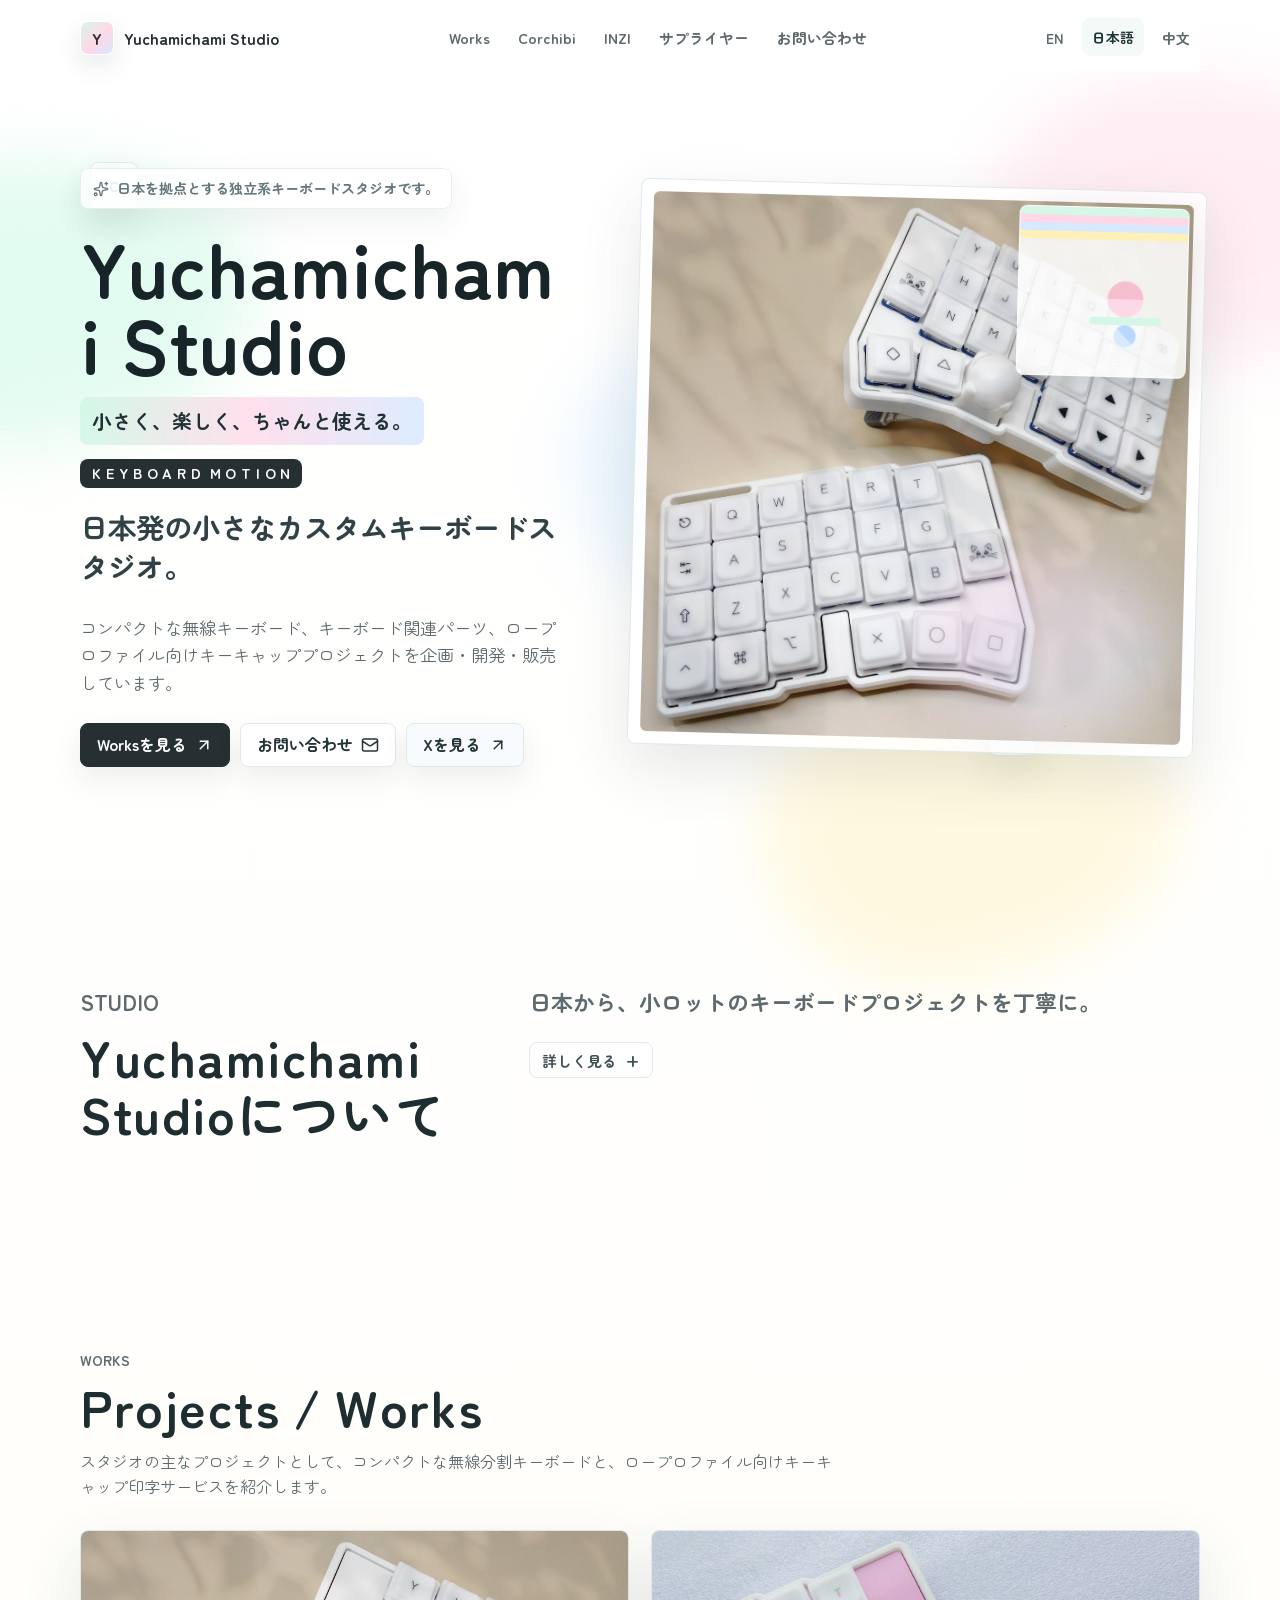
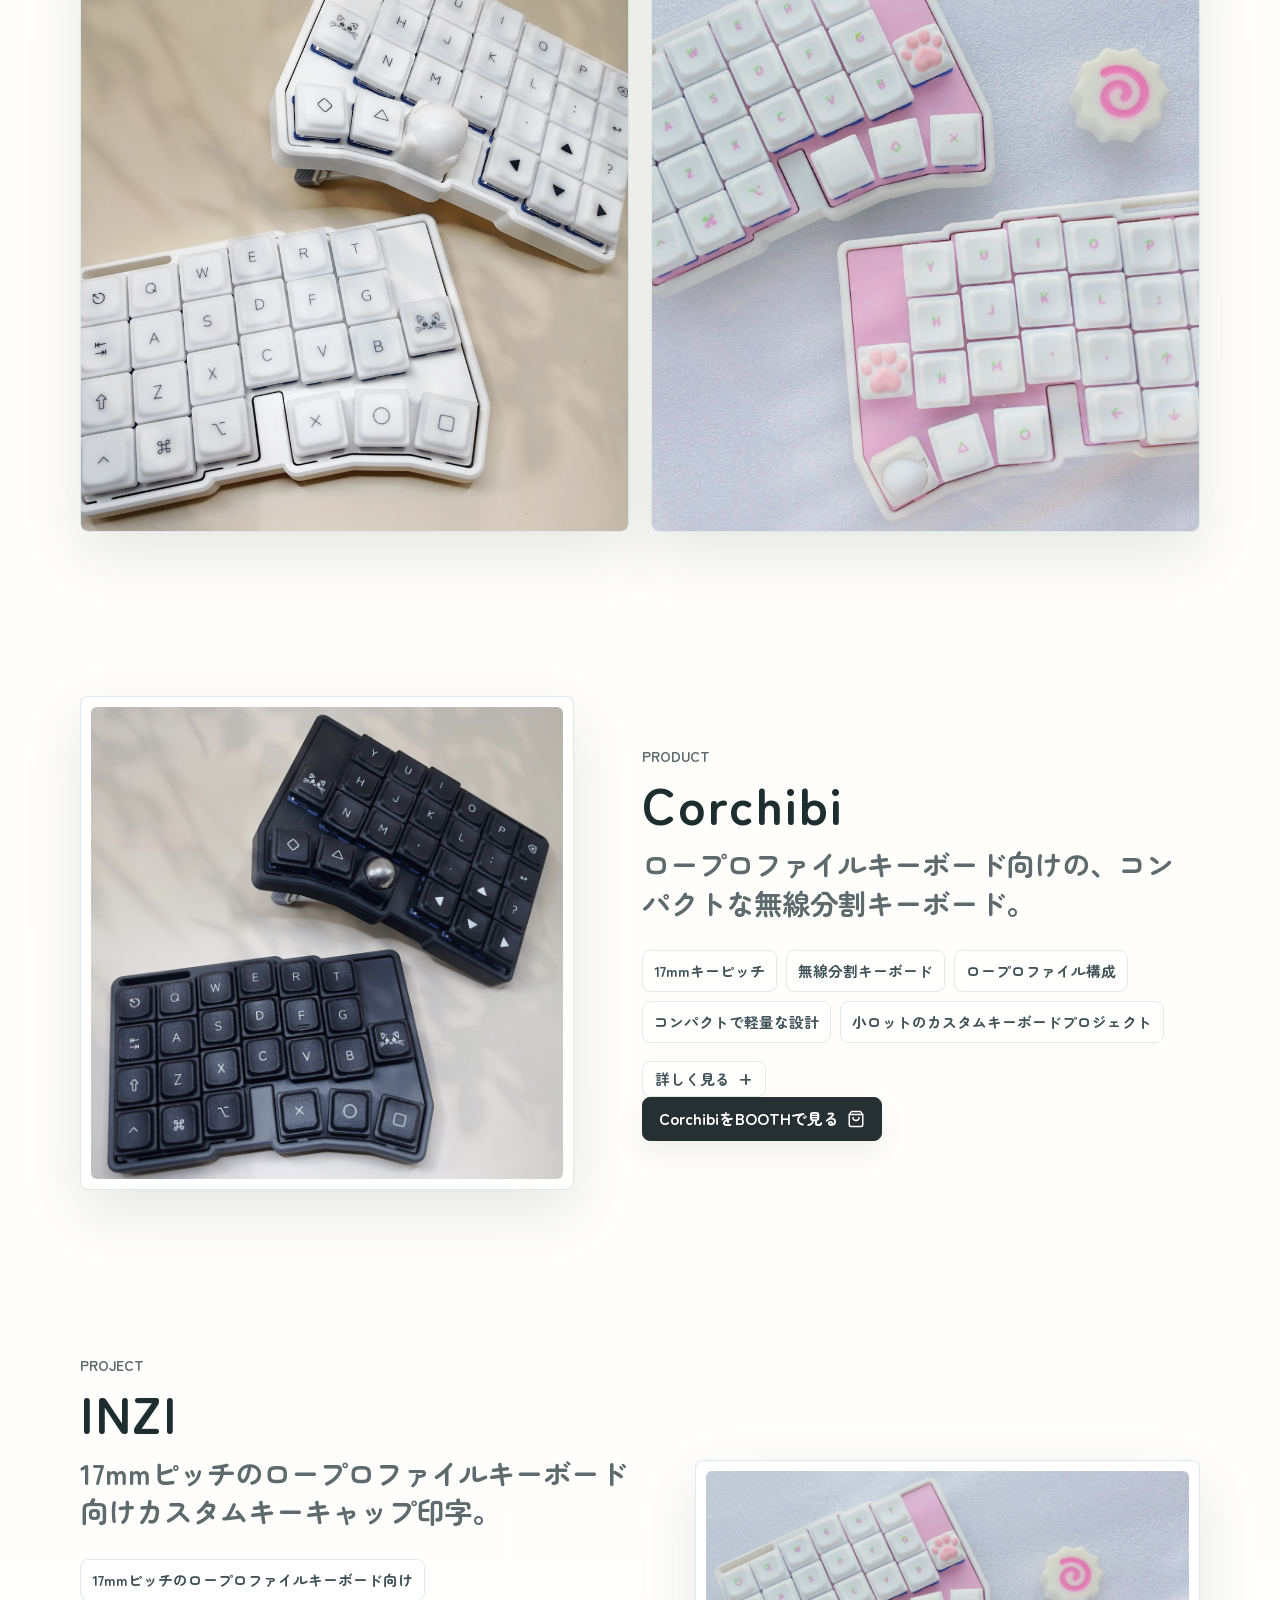
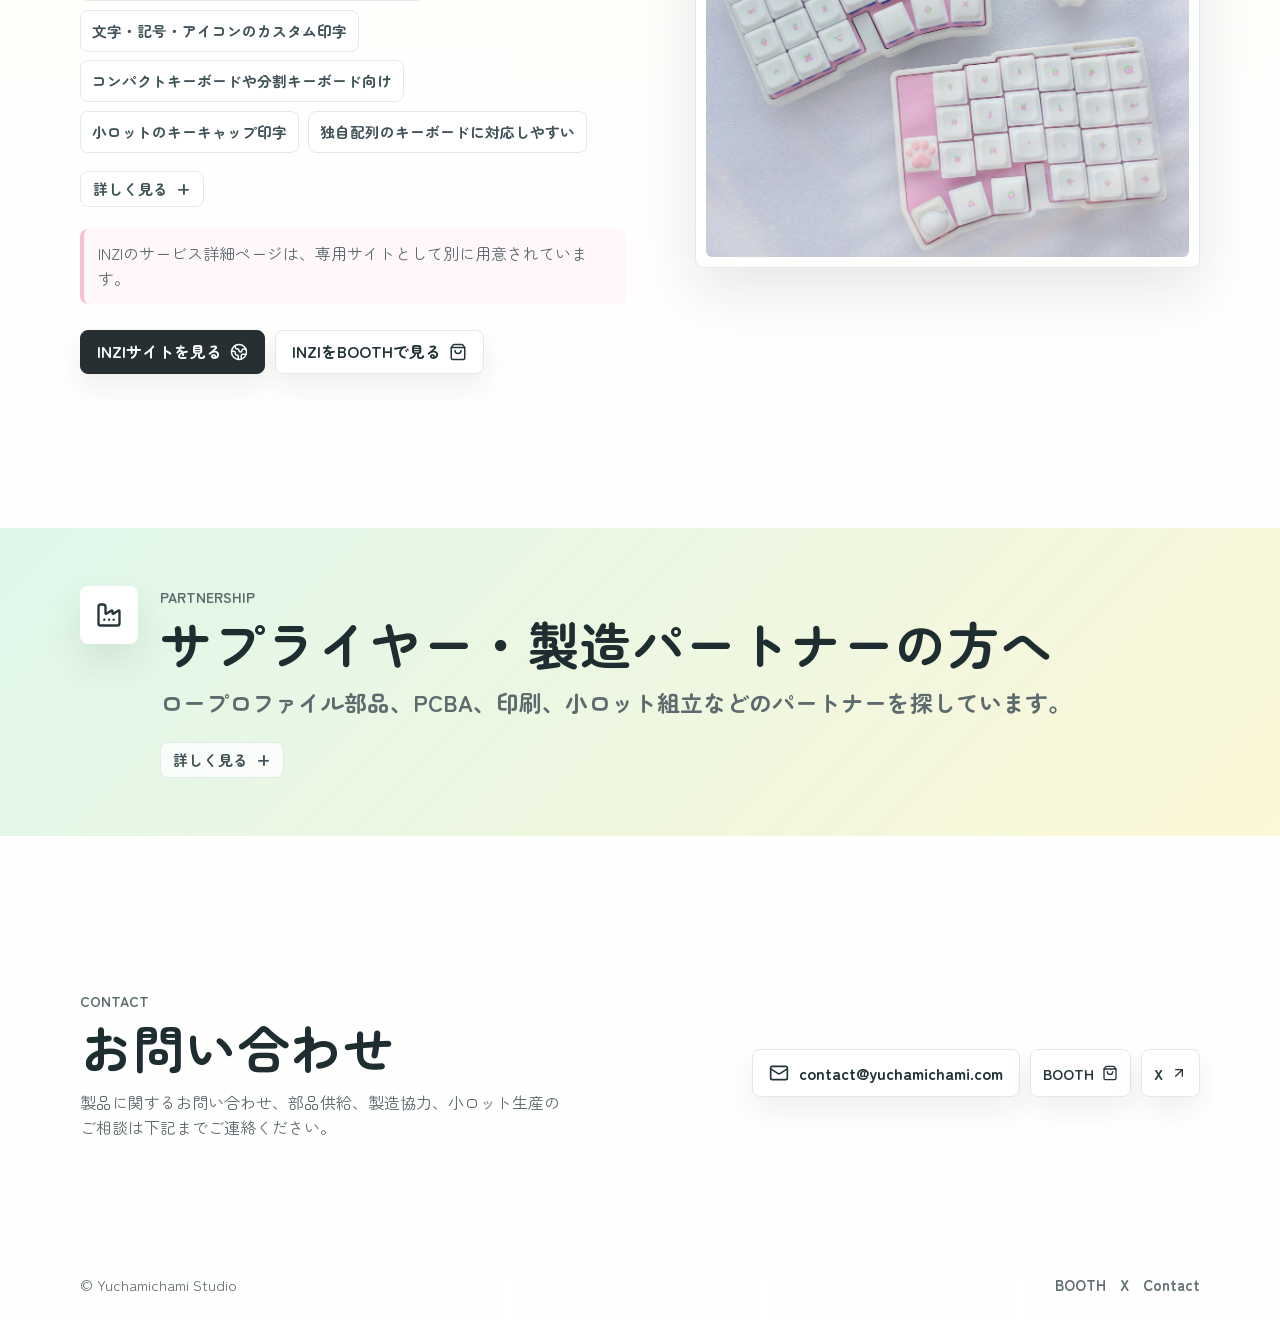
==== commit ea6578d9: "Use yui540 inspired CSS animations" ====
--- a/ja/index.html
+++ b/ja/index.html
@@ -19,8 +19,8 @@
     <link rel="alternate" hreflang="ja" href="https://yuchamichami.com/ja" />
     <link rel="alternate" hreflang="zh-Hans" href="https://yuchamichami.com/zh" />
     <title>Yuchamichami Studio</title>
-    <script type="module" crossorigin src="/assets/index-DiK8sDpD.js"></script>
-    <link rel="stylesheet" crossorigin href="/assets/index-Yn5cr82-.css">
+    <script type="module" crossorigin src="/assets/index-sOvNDnal.js"></script>
+    <link rel="stylesheet" crossorigin href="/assets/index-BGvc7C9t.css">
   </head>
 
   <body>
--- a/assets/index-BGvc7C9t.css
+++ b/assets/index-BGvc7C9t.css
@@ -0,0 +1 @@
+@font-face{font-family:Zen Maru Gothic;font-style:normal;font-display:swap;font-weight:400;src:url([data-uri]) format("woff2"),url([data-uri]) format("woff");unicode-range:U+ffd7,U+ffda-ffdc,U+ffe0-ffe2,U+ffe4,U+ffe6,U+ffe8-ffee,U+1f100-1f10c,U+1f110-1f16c,U+1f170-1f1ac,U+1f200-1f202,U+1f210-1f234}@font-face{font-family:Zen Maru Gothic;font-style:normal;font-display:swap;font-weight:400;src:url(/assets/zen-maru-gothic-3-400-normal-CQof5Iib.woff2) format("woff2"),url(/assets/zen-maru-gothic-3-400-normal-CDTgsqhc.woff) format("woff");unicode-range:U+fa10,U+fa12-fa6d,U+fb00-fb04,U+fe10-fe19,U+fe30-fe42,U+fe44-fe52,U+fe54-fe66,U+fe68-fe6b,U+ff02,U+ff04,U+ff07,U+ff51,U+ff5b,U+ff5d,U+ff5f-ff60,U+ff66,U+ff69,U+ff87,U+ffa1-ffbe,U+ffc2-ffc7,U+ffca-ffcf,U+ffd2-ffd6}@font-face{font-family:Zen Maru Gothic;font-style:normal;font-display:swap;font-weight:400;src:url([data-uri]) format("woff2"),url([data-uri]) format("woff");unicode-range:U+f92d-f959,U+f95b-f9f2,U+f9f4-fa0b,U+fa0e-fa0f}@font-face{font-family:Zen Maru Gothic;font-style:normal;font-display:swap;font-weight:400;src:url(/assets/zen-maru-gothic-5-400-normal-dmIZJC44.woff2) format("woff2"),url(/assets/zen-maru-gothic-5-400-normal-CtYYccu3.woff) format("woff");unicode-range:U+9e8b-9e8c,U+9e8e-9e8f,U+9e91-9e92,U+9e95-9e96,U+9e98,U+9e9b,U+9e9d-9e9e,U+9ea4-9ea5,U+9ea8-9eaa,U+9eac-9eb0,U+9eb3-9eb5,U+9eb8,U+9ebc-9ebf,U+9ec3,U+9ec6,U+9ec8,U+9ecb-9ecd,U+9ecf-9ed1,U+9ed4-9ed5,U+9ed8,U+9edb-9ee0,U+9ee4-9ee5,U+9ee7-9ee8,U+9eec-9ef2,U+9ef4-9ef9,U+9efb-9eff,U+9f02-9f03,U+9f07-9f09,U+9f0e-9f12,U+9f14-9f17,U+9f19-9f1b,U+9f1f-9f22,U+9f26,U+9f2a-9f2c,U+9f2f,U+9f31-9f32,U+9f34,U+9f37,U+9f39-9f3a,U+9f3c-9f3f,U+9f41,U+9f43-9f47,U+9f4a,U+9f4e-9f50,U+9f52-9f58,U+9f5a,U+9f5d-9f61,U+9f63,U+9f66-9f6a,U+9f6c-9f73,U+9f75-9f77,U+9f7a,U+9f7d,U+9f7f,U+9f8f-9f92,U+9f94-9f97,U+9f99,U+9f9c-9fa3,U+9fa5,U+9fb4,U+9fbc-9fc2,U+9fc4,U+9fc6,U+9fcc,U+f900-f92c}@font-face{font-family:Zen Maru Gothic;font-style:normal;font-display:swap;font-weight:400;src:url(/assets/zen-maru-gothic-6-400-normal-CnV_10XA.woff2) format("woff2"),url(/assets/zen-maru-gothic-6-400-normal-DOyW9FmE.woff) format("woff");unicode-range:U+9c3e,U+9c41,U+9c43-9c4a,U+9c4e-9c50,U+9c52-9c54,U+9c56,U+9c58,U+9c5a-9c61,U+9c63,U+9c65,U+9c67-9c6b,U+9c6d-9c6e,U+9c70,U+9c72,U+9c75-9c78,U+9c7a-9c7c,U+9ce6-9ce7,U+9ceb-9cec,U+9cf0,U+9cf2,U+9cf6-9cf7,U+9cf9,U+9d02-9d03,U+9d06-9d09,U+9d0b,U+9d0e,U+9d11-9d12,U+9d15,U+9d17-9d18,U+9d1b-9d1f,U+9d23,U+9d26,U+9d2a-9d2c,U+9d2f-9d30,U+9d32-9d34,U+9d3a,U+9d3c-9d3f,U+9d41-9d48,U+9d4a,U+9d50-9d54,U+9d59,U+9d5d-9d65,U+9d69-9d6c,U+9d6f-9d70,U+9d72-9d73,U+9d76-9d77,U+9d7a-9d7c,U+9d7e,U+9d83-9d84,U+9d86-9d87,U+9d89-9d8a,U+9d8d-9d8e,U+9d92-9d93,U+9d95-9d9a,U+9da1,U+9da4,U+9da9-9dac,U+9dae,U+9db1-9db2,U+9db5,U+9db8-9dbd,U+9dbf-9dc4,U+9dc6-9dc7,U+9dc9-9dca,U+9dcf,U+9dd3-9dd7,U+9dd9-9dda,U+9dde-9de0,U+9de3,U+9de5-9de7,U+9de9,U+9deb,U+9ded-9df0,U+9df3-9df4,U+9df8,U+9dfd-9dfe,U+9e02,U+9e07,U+9e0a,U+9e0d-9e0e,U+9e10-9e12,U+9e15-9e16,U+9e19-9e1f,U+9e75,U+9e79-9e7d,U+9e80-9e85,U+9e87-9e88}@font-face{font-family:Zen Maru Gothic;font-style:normal;font-display:swap;font-weight:400;src:url(/assets/zen-maru-gothic-7-400-normal-BFqmpplX.woff2) format("woff2"),url(/assets/zen-maru-gothic-7-400-normal-BBS_c28a.woff) format("woff");unicode-range:U+9ae5-9ae7,U+9ae9,U+9aeb-9aec,U+9aee-9aef,U+9af1-9af5,U+9af7,U+9af9-9afb,U+9afd,U+9aff-9b06,U+9b08-9b09,U+9b0b-9b0e,U+9b10,U+9b12,U+9b16,U+9b18-9b1d,U+9b1f-9b20,U+9b22-9b23,U+9b25-9b2f,U+9b32-9b35,U+9b37,U+9b39-9b3b,U+9b3d,U+9b43-9b44,U+9b48,U+9b4b-9b4f,U+9b51,U+9b55-9b58,U+9b5b,U+9b5e,U+9b61,U+9b63,U+9b65-9b66,U+9b68,U+9b6a-9b6f,U+9b72-9b79,U+9b7f-9b80,U+9b83-9b87,U+9b89-9b8b,U+9b8d,U+9b8f-9b94,U+9b96-9b97,U+9b9a,U+9b9d-9ba0,U+9ba6-9ba7,U+9ba9-9baa,U+9bac,U+9bb0-9bb2,U+9bb4,U+9bb7-9bb9,U+9bbb-9bbc,U+9bbe-9bc1,U+9bc6-9bc8,U+9bca,U+9bce-9bd2,U+9bd4,U+9bd7-9bd8,U+9bdd,U+9bdf,U+9be1-9be5,U+9be7,U+9bea-9beb,U+9bee-9bf3,U+9bf5,U+9bf7-9bfa,U+9bfd,U+9bff-9c00,U+9c02,U+9c04,U+9c06,U+9c08-9c0d,U+9c0f-9c16,U+9c18-9c1e,U+9c21-9c2a,U+9c2d-9c32,U+9c35-9c37,U+9c39-9c3a,U+9c3d}@font-face{font-family:Zen Maru Gothic;font-style:normal;font-display:swap;font-weight:400;src:url(/assets/zen-maru-gothic-8-400-normal-BvzSkzoQ.woff2) format("woff2"),url(/assets/zen-maru-gothic-8-400-normal-C-r-dxFz.woff) format("woff");unicode-range:U+98eb,U+98ed-98ee,U+98f0-98f1,U+98f3,U+98f6,U+9902,U+9907-9909,U+9911-9912,U+9914-9918,U+991a-9922,U+9924,U+9926-9927,U+992b-992c,U+992e,U+9931-9935,U+9939-993e,U+9940-9942,U+9945-9949,U+994b-994e,U+9950-9952,U+9954-9955,U+9958-9959,U+995b-995c,U+995e-9960,U+9963,U+9997-9998,U+999b,U+999d-999f,U+99a3,U+99a5-99a6,U+99a8,U+99ad-99ae,U+99b0-99b2,U+99b5,U+99b9-99ba,U+99bc-99bd,U+99bf,U+99c1,U+99c3,U+99c8-99c9,U+99d1,U+99d3-99d5,U+99d8-99df,U+99e1-99e2,U+99e7,U+99ea-99ee,U+99f0-99f2,U+99f4-99f5,U+99f8-99f9,U+99fb-99fe,U+9a01-9a05,U+9a08,U+9a0a-9a0c,U+9a0f-9a11,U+9a16,U+9a1a,U+9a1e,U+9a20,U+9a22-9a24,U+9a27,U+9a2b,U+9a2d-9a2e,U+9a31,U+9a33,U+9a35-9a38,U+9a3e,U+9a40-9a45,U+9a47,U+9a4a-9a4e,U+9a51-9a52,U+9a54-9a58,U+9a5b,U+9a5d,U+9a5f,U+9a62,U+9a64-9a65,U+9a69-9a6c,U+9aaa,U+9aac-9ab0,U+9ab2,U+9ab4-9ab7,U+9ab9,U+9abb-9ac1,U+9ac3,U+9ac6,U+9ac8,U+9ace-9ad3,U+9ad5-9ad7,U+9adb-9adc,U+9ade-9ae0,U+9ae2-9ae4}@font-face{font-family:Zen Maru Gothic;font-style:normal;font-display:swap;font-weight:400;src:url(/assets/zen-maru-gothic-9-400-normal-DyDupvGK.woff2) format("woff2"),url(/assets/zen-maru-gothic-9-400-normal-qMFnVKQR.woff) format("woff");unicode-range:U+971d,U+9721-9724,U+9728,U+972a,U+9730-9731,U+9733,U+9736,U+9738-9739,U+973b,U+973d-973e,U+9741-9744,U+9746-974a,U+974d-974f,U+9751,U+9755,U+9757-9758,U+975a-975c,U+9760-9761,U+9763-9764,U+9766-9768,U+976a-976b,U+976e,U+9771,U+9773,U+9776-977d,U+977f-9781,U+9785-9786,U+9789,U+978b,U+978f-9790,U+9795-9797,U+9799-979a,U+979c,U+979e-97a0,U+97a2-97a3,U+97a6,U+97a8,U+97ab-97ac,U+97ae,U+97b1-97b6,U+97b8-97ba,U+97bc,U+97be-97bf,U+97c1,U+97c3-97ce,U+97d0-97d1,U+97d4,U+97d7-97d9,U+97db-97de,U+97e0-97e1,U+97e4,U+97e6,U+97ed-97ef,U+97f1-97f2,U+97f4-97f8,U+97fa,U+9804,U+9807,U+980a,U+980c-980f,U+9814,U+9816-9817,U+9819-981a,U+981c,U+981e,U+9820-9821,U+9823-9826,U+982b,U+982e-9830,U+9832-9835,U+9837,U+9839,U+983d-983e,U+9844,U+9846-9847,U+984a-984b,U+984f,U+9851-9853,U+9856-9857,U+9859-985b,U+9862-9863,U+9865-9866,U+986a-986c,U+986f-9871,U+9873-9875,U+98aa-98ab,U+98ad-98ae,U+98b0-98b1,U+98b4,U+98b6-98b8,U+98ba-98bc,U+98bf,U+98c2-98c8,U+98cb-98cc,U+98ce,U+98dc,U+98de,U+98e0-98e1,U+98e3,U+98e5-98e7,U+98e9-98ea}@font-face{font-family:Zen Maru Gothic;font-style:normal;font-display:swap;font-weight:400;src:url(/assets/zen-maru-gothic-10-400-normal-CF28PtLj.woff2) format("woff2"),url(/assets/zen-maru-gothic-10-400-normal-CmNNVX-G.woff) format("woff");unicode-range:U+944a,U+944c,U+9452-9453,U+9455,U+9459-945c,U+945e-9463,U+9468,U+946a-946b,U+946d-9472,U+9475,U+9477,U+947c-947f,U+9481,U+9483-9485,U+9578-9579,U+957e-957f,U+9582,U+9584,U+9586-9588,U+958a,U+958c-958f,U+9592,U+9594,U+9596,U+9598-9599,U+959d-95a1,U+95a4,U+95a6-95a9,U+95ab-95ad,U+95b1,U+95b4,U+95b6,U+95b9-95bf,U+95c3,U+95c6,U+95c8-95cd,U+95d0-95d6,U+95d9-95da,U+95dc-95e2,U+95e4-95e6,U+95e8,U+961d-961e,U+9621-9622,U+9624-9626,U+9628,U+962c,U+962e-962f,U+9631,U+9633-9634,U+9637-963a,U+963c-963d,U+9641-9642,U+964b-964c,U+964f,U+9652,U+9654,U+9656-9658,U+965c-965f,U+9661,U+9666,U+966a,U+966c,U+966e,U+9672,U+9674,U+9677,U+967b-967c,U+967e-967f,U+9681-9684,U+9689,U+968b,U+968d,U+9691,U+9695-9698,U+969a,U+969d,U+969f,U+96a4-96aa,U+96ae-96b4,U+96b6,U+96b8-96bb,U+96bd,U+96c1,U+96c9-96cb,U+96cd-96ce,U+96d2,U+96d5-96d6,U+96d8-96da,U+96dc-96df,U+96e9,U+96ef,U+96f1,U+96f9-96fa,U+9702-9706,U+9708-9709,U+970d-970f,U+9711,U+9713-9714,U+9716,U+9719-971b}@font-face{font-family:Zen Maru Gothic;font-style:normal;font-display:swap;font-weight:400;src:url(/assets/zen-maru-gothic-11-400-normal-BJJLM63J.woff2) format("woff2"),url(/assets/zen-maru-gothic-11-400-normal-DMDB0rCu.woff) format("woff");unicode-range:U+92bc-92bd,U+92bf-92c3,U+92c5-92c8,U+92cb-92d0,U+92d2-92d3,U+92d5,U+92d7-92d9,U+92dc-92dd,U+92df-92e1,U+92e3-92e5,U+92e7-92ea,U+92ec,U+92ee,U+92f0,U+92f2,U+92f7-92fb,U+92ff-9300,U+9302,U+9304,U+9308,U+930d,U+930f-9311,U+9314-9315,U+9318-931a,U+931c-931f,U+9321-9325,U+9327-932b,U+932e,U+9333-9337,U+933a-933b,U+9344,U+9347-934a,U+934d,U+9350-9352,U+9354-9358,U+935a,U+935c,U+935e,U+9360,U+9364-9365,U+9367,U+9369-936d,U+936f-9371,U+9373-9374,U+9376,U+937a,U+937d-9382,U+9388,U+938a-938b,U+938d,U+938f,U+9392,U+9394-9395,U+9397-9398,U+939a-939b,U+939e,U+93a1,U+93a3-93a4,U+93a6,U+93a8-93a9,U+93ab-93ad,U+93b0,U+93b4-93b6,U+93b9-93bb,U+93c1,U+93c3-93cd,U+93d0-93d1,U+93d3,U+93d6-93d9,U+93dc-93df,U+93e2,U+93e4-93e8,U+93f1,U+93f5,U+93f7-93fb,U+93fd,U+9401-9404,U+9407-9409,U+940d-9410,U+9413-9417,U+9419-941a,U+941f,U+9421,U+942b,U+942e-942f,U+9431-9434,U+9436,U+9438,U+943a-943b,U+943d,U+943f,U+9441,U+9443-9445,U+9448}@font-face{font-family:Zen Maru Gothic;font-style:normal;font-display:swap;font-weight:400;src:url(/assets/zen-maru-gothic-12-400-normal-DAuEC3fn.woff2) format("woff2"),url(/assets/zen-maru-gothic-12-400-normal-BN-5a0O1.woff) format("woff");unicode-range:U+9143,U+9146-914c,U+914f,U+9153,U+9156-915b,U+9161,U+9163-9165,U+9167,U+9169,U+916d,U+9172-9174,U+9179-917b,U+9181-9183,U+9185-9187,U+9189-918b,U+918e,U+9191,U+9193-9195,U+9197-9198,U+919e,U+91a1-91a2,U+91a6,U+91a8,U+91aa-91b6,U+91ba-91bd,U+91bf-91c6,U+91c9,U+91cb,U+91d0,U+91d3-91d4,U+91d6-91d7,U+91d9-91db,U+91de-91df,U+91e1,U+91e4-91e6,U+91e9-91ea,U+91ec-91f1,U+91f5-91f7,U+91f9,U+91fb-91fd,U+91ff-9201,U+9204-9207,U+9209-920a,U+920c,U+920e,U+9210-9218,U+921c-921e,U+9223-9226,U+9228-9229,U+922c,U+922e-9230,U+9233,U+9235-923a,U+923c,U+923e-9240,U+9242-9243,U+9245-924b,U+924d-9251,U+9256-925a,U+925c-925e,U+9260-9261,U+9264-9269,U+926e-9270,U+9275-9279,U+927b-927f,U+9288-928a,U+928d-928e,U+9291-9293,U+9295-9297,U+9299,U+929b-929c,U+929f-92a0,U+92a4-92a5,U+92a7-92a8,U+92ab,U+92af,U+92b2-92b3,U+92b6-92bb}@font-face{font-family:Zen Maru Gothic;font-style:normal;font-display:swap;font-weight:400;src:url(/assets/zen-maru-gothic-13-400-normal-Dh-hcfSr.woff2) format("woff2"),url(/assets/zen-maru-gothic-13-400-normal-BKhK_wTQ.woff) format("woff");unicode-range:U+8f52-8f55,U+8f57-8f58,U+8f5c-8f5e,U+8f61-8f66,U+8f9c-8f9d,U+8f9f-8fa2,U+8fa4-8fa8,U+8fad-8faf,U+8fb4-8fb8,U+8fbe,U+8fc0-8fc2,U+8fc6,U+8fc8,U+8fca-8fcb,U+8fcd,U+8fd0,U+8fd2-8fd3,U+8fd5,U+8fda,U+8fe0,U+8fe2-8fe5,U+8fe8-8fea,U+8fed-8fef,U+8ff1,U+8ff4-8ff6,U+8ff8-8ffb,U+8ffe,U+9002,U+9004-9005,U+9008,U+900b-900e,U+9011,U+9013,U+9015-9016,U+9018,U+901b,U+901e,U+9021,U+9027-902a,U+902c-902d,U+902f,U+9033-9037,U+9039,U+903c,U+903e-903f,U+9041,U+9043-9044,U+9049,U+904c,U+904f-9052,U+9056,U+9058,U+905b-905e,U+9062,U+9066-9068,U+906c,U+906f-9070,U+9072,U+9074,U+9076,U+9079,U+9080-9083,U+9085,U+9087-9088,U+908b-908c,U+908e-9090,U+9095,U+9097-9099,U+909b,U+90a0-90a2,U+90a5,U+90a8,U+90af-90b6,U+90bd-90be,U+90c3-90c5,U+90c7-90c9,U+90cc,U+90d2,U+90d5,U+90d7-90d9,U+90db-90df,U+90e2,U+90e4-90e5,U+90eb,U+90ef-90f0,U+90f2,U+90f4,U+90f6,U+90fe-9100,U+9102,U+9104-9106,U+9108,U+910d,U+9110,U+9112,U+9114-911a,U+911c,U+911e,U+9120,U+9122-9123,U+9125,U+9127,U+9129,U+912d-9132,U+9134,U+9136-9137,U+9139-913a,U+913c-913d}@font-face{font-family:Zen Maru Gothic;font-style:normal;font-display:swap;font-weight:400;src:url(/assets/zen-maru-gothic-14-400-normal-mYXPWEqu.woff2) format("woff2"),url(/assets/zen-maru-gothic-14-400-normal-DamfimbZ.woff) format("woff");unicode-range:U+8dc0,U+8dc2,U+8dc5-8dc8,U+8dca-8dcc,U+8dce-8dcf,U+8dd1,U+8dd4-8dd7,U+8dd9-8ddb,U+8ddf,U+8de3-8de5,U+8de7,U+8dea-8dec,U+8df0-8df2,U+8df4,U+8dfc-8dfd,U+8dff,U+8e01,U+8e04-8e06,U+8e08-8e09,U+8e0b-8e0c,U+8e10-8e11,U+8e14,U+8e16,U+8e1d-8e23,U+8e26-8e27,U+8e30-8e31,U+8e33-8e39,U+8e3d,U+8e40-8e42,U+8e44,U+8e47-8e50,U+8e54-8e55,U+8e59,U+8e5b-8e64,U+8e69,U+8e6c-8e6d,U+8e6f-8e72,U+8e75-8e77,U+8e79-8e7c,U+8e81-8e85,U+8e89,U+8e8b,U+8e90-8e95,U+8e98-8e9b,U+8e9d-8e9e,U+8ea1-8ea2,U+8ea7,U+8ea9-8eaa,U+8eac-8eb1,U+8eb3,U+8eb5-8eb6,U+8eba-8ebb,U+8ebe,U+8ec0-8ec1,U+8ec3-8ec8,U+8ecb,U+8ecf,U+8ed1,U+8ed4,U+8edb-8edc,U+8ee3,U+8ee8,U+8eeb,U+8eed-8eee,U+8ef0-8ef1,U+8ef7,U+8ef9-8efc,U+8efe,U+8f00,U+8f02,U+8f05,U+8f07-8f08,U+8f0a,U+8f0f-8f10,U+8f12-8f13,U+8f15-8f19,U+8f1b-8f1c,U+8f1e-8f21,U+8f23,U+8f25-8f28,U+8f2b-8f2f,U+8f33-8f37,U+8f39-8f3b,U+8f3e,U+8f40-8f43,U+8f45-8f47,U+8f49-8f4a,U+8f4c-8f4f,U+8f51}@font-face{font-family:Zen Maru Gothic;font-style:normal;font-display:swap;font-weight:400;src:url(/assets/zen-maru-gothic-15-400-normal-BSrSl0Jq.woff2) format("woff2"),url(/assets/zen-maru-gothic-15-400-normal-BAk6HPEm.woff) format("woff");unicode-range:U+8b2d,U+8b30,U+8b37,U+8b3c,U+8b3e,U+8b41-8b46,U+8b48-8b49,U+8b4c-8b4f,U+8b51-8b54,U+8b56,U+8b59,U+8b5b,U+8b5e-8b5f,U+8b63,U+8b69,U+8b6b-8b6d,U+8b6f,U+8b71,U+8b74,U+8b76,U+8b78-8b79,U+8b7c-8b81,U+8b84-8b85,U+8b8a-8b8f,U+8b92-8b96,U+8b99-8b9a,U+8b9c-8ba0,U+8c38-8c3a,U+8c3d-8c3f,U+8c41,U+8c45,U+8c47-8c49,U+8c4b-8c4c,U+8c4e-8c51,U+8c53-8c55,U+8c57-8c59,U+8c5b,U+8c5d,U+8c62-8c64,U+8c66,U+8c68-8c69,U+8c6b-8c6d,U+8c73,U+8c75-8c76,U+8c78,U+8c7a-8c7c,U+8c7e,U+8c82,U+8c85-8c87,U+8c89-8c8b,U+8c8d-8c8e,U+8c90,U+8c92-8c94,U+8c98-8c99,U+8c9b-8c9c,U+8c9f,U+8ca4,U+8cad-8cae,U+8cb2-8cb3,U+8cb6,U+8cb9-8cba,U+8cbd,U+8cc1-8cc2,U+8cc4-8cc6,U+8cc8-8cc9,U+8ccb,U+8ccd-8ccf,U+8cd2,U+8cd5-8cd6,U+8cd9-8cda,U+8cdd,U+8ce1,U+8ce3-8ce4,U+8ce6,U+8ce8,U+8cec,U+8cef-8cf2,U+8cf4-8cf5,U+8cf7-8cf8,U+8cfa-8cfb,U+8cfd-8cff,U+8d01,U+8d03-8d04,U+8d07,U+8d09-8d0b,U+8d0d-8d10,U+8d12-8d14,U+8d16-8d17,U+8d1b-8d1d,U+8d65,U+8d67,U+8d69,U+8d6b-8d6e,U+8d71,U+8d73,U+8d76,U+8d7f,U+8d81-8d82,U+8d84,U+8d88,U+8d8d,U+8d90-8d91,U+8d95,U+8d99,U+8d9e-8da0,U+8da6,U+8da8,U+8dab-8dac,U+8daf,U+8db2,U+8db5,U+8db7,U+8db9-8dbc,U+8dbe}@font-face{font-family:Zen Maru Gothic;font-style:normal;font-display:swap;font-weight:400;src:url(/assets/zen-maru-gothic-16-400-normal-D3R9fETJ.woff2) format("woff2"),url(/assets/zen-maru-gothic-16-400-normal-DGcAJQdv.woff) format("woff");unicode-range:U+8973-8975,U+8977,U+897a-897e,U+8980,U+8983,U+8988-898a,U+898d,U+8990,U+8993-8995,U+8998,U+899b-899c,U+899f-89a1,U+89a5-89a6,U+89a9,U+89ac,U+89af-89b0,U+89b2,U+89b4-89b7,U+89ba,U+89bc-89bd,U+89bf-89c1,U+89d4-89d8,U+89da,U+89dc-89dd,U+89e5,U+89e7,U+89e9,U+89eb,U+89ed,U+89f1,U+89f3-89f4,U+89f6,U+89f8-89f9,U+89fd,U+89ff,U+8a01,U+8a04-8a05,U+8a07,U+8a0c,U+8a0f-8a12,U+8a14-8a16,U+8a1b,U+8a1d-8a1e,U+8a20-8a22,U+8a24-8a26,U+8a2b-8a2c,U+8a2f,U+8a35-8a37,U+8a3b,U+8a3d-8a3e,U+8a40-8a41,U+8a43,U+8a45-8a49,U+8a4d-8a4e,U+8a51-8a54,U+8a56-8a58,U+8a5b-8a5d,U+8a61-8a62,U+8a65,U+8a67,U+8a6c-8a6d,U+8a75-8a77,U+8a79-8a7c,U+8a7e-8a80,U+8a82-8a86,U+8a8b,U+8a8f-8a92,U+8a96-8a97,U+8a99-8a9a,U+8a9f,U+8aa1,U+8aa3,U+8aa5-8aaa,U+8aae-8aaf,U+8ab3,U+8ab6-8ab7,U+8abb-8abc,U+8abe,U+8ac2-8ac4,U+8ac6,U+8ac8-8aca,U+8acc-8acd,U+8ad0-8ad1,U+8ad3-8ad5,U+8ad7,U+8ada-8ae2,U+8ae4,U+8ae7,U+8aeb-8aec,U+8aee,U+8af0-8af1,U+8af3-8af7,U+8afa,U+8afc,U+8aff,U+8b01-8b02,U+8b04-8b07,U+8b0a-8b0d,U+8b0f-8b11,U+8b14,U+8b16,U+8b1a,U+8b1c,U+8b1e-8b20,U+8b26,U+8b28,U+8b2b-8b2c}@font-face{font-family:Zen Maru Gothic;font-style:normal;font-display:swap;font-weight:400;src:url(/assets/zen-maru-gothic-17-400-normal-DvoWo9j3.woff2) format("woff2"),url(/assets/zen-maru-gothic-17-400-normal-Ba2POQ4G.woff) format("woff");unicode-range:U+87e2-87e6,U+87ea-87ed,U+87ef,U+87f1,U+87f3,U+87f5-87f8,U+87fa-87fb,U+87fe-87ff,U+8801,U+8803,U+8805-8807,U+8809-880b,U+880d-8816,U+8818-881c,U+881e-881f,U+8821-8822,U+8827-8828,U+882d-882e,U+8830-8832,U+8835-8836,U+8839-883c,U+8841-8845,U+8848-884b,U+884d-884e,U+8851-8852,U+8855-8856,U+8858-885a,U+885c,U+885e-8860,U+8862,U+8864,U+8869,U+886b,U+886e-886f,U+8871-8872,U+8875,U+8877,U+8879,U+887b,U+887d-887e,U+8880-8882,U+8888,U+888d,U+8892,U+8897-889c,U+889e-88a0,U+88a2,U+88a4,U+88a8,U+88aa,U+88ae,U+88b0-88b1,U+88b5,U+88b7,U+88ba,U+88bc-88c0,U+88c3-88c4,U+88c6,U+88ca-88ce,U+88d1-88d4,U+88d8-88d9,U+88db,U+88dd-88e1,U+88e7-88e8,U+88ef-88f2,U+88f4-88f5,U+88f7,U+88f9,U+88fc,U+8901-8902,U+8904,U+8906,U+890a,U+890c-890f,U+8913,U+8915-8916,U+8918-891a,U+891c-891e,U+8920,U+8925-8928,U+892a-892b,U+8930-8932,U+8935-893b,U+893e,U+8940-8946,U+8949,U+894c-894d,U+894f,U+8952,U+8956-8957,U+895a-895c,U+895e,U+8960-8964,U+8966,U+896a-896b,U+896d-8970}@font-face{font-family:Zen Maru Gothic;font-style:normal;font-display:swap;font-weight:400;src:url(/assets/zen-maru-gothic-18-400-normal-6jTpK34a.woff2) format("woff2"),url(/assets/zen-maru-gothic-18-400-normal-BVMLTvVW.woff) format("woff");unicode-range:U+8655-8659,U+865b,U+865d-8664,U+8667,U+8669,U+866c,U+866f,U+8671,U+8675-8677,U+867a-867b,U+867d,U+8687-8689,U+868b-868d,U+8691,U+8693,U+8695-8696,U+8698,U+869a,U+869c-869d,U+86a1,U+86a3-86a4,U+86a6-86ab,U+86ad,U+86af-86b1,U+86b3-86b9,U+86bf-86c1,U+86c3-86c6,U+86c9,U+86cb,U+86ce,U+86d1-86d2,U+86d4-86d5,U+86d7,U+86da,U+86dc,U+86de-86e0,U+86e3-86e7,U+86e9,U+86ec-86ed,U+86ef,U+86f8-86fe,U+8700,U+8703-870b,U+870d-8714,U+8719-871a,U+871e-871f,U+8721-8723,U+8725,U+8728-8729,U+872e-872f,U+8731-8732,U+8734,U+8737,U+8739-8740,U+8743,U+8745,U+8749,U+874b-874e,U+8751,U+8753,U+8755,U+8757-8759,U+875d,U+875f-8761,U+8763-8766,U+8768,U+876a,U+876e-876f,U+8771-8772,U+8774,U+8778,U+877b-877c,U+877f,U+8782-8789,U+878b-878c,U+878e,U+8790,U+8793,U+8795,U+8797-8799,U+879e-87a0,U+87a2-87a3,U+87a7,U+87ab-87af,U+87b1,U+87b3,U+87b5,U+87bb,U+87bd-87c1,U+87c4,U+87c6-87cb,U+87ce,U+87d0,U+87d2,U+87d5-87d6,U+87d9-87da,U+87dc,U+87df-87e0}@font-face{font-family:Zen Maru Gothic;font-style:normal;font-display:swap;font-weight:400;src:url(/assets/zen-maru-gothic-19-400-normal-mcHMYQhG.woff2) format("woff2"),url(/assets/zen-maru-gothic-19-400-normal-Dyj0Ua5X.woff) format("woff");unicode-range:U+84b4,U+84b9-84bb,U+84bd-84c2,U+84c6-84ca,U+84cc-84d1,U+84d3,U+84d6,U+84d9-84da,U+84dc,U+84e7,U+84ea,U+84ec,U+84ef-84f2,U+84f4,U+84f7,U+84fa-84fd,U+84ff-8500,U+8502-8503,U+8506-8507,U+850c,U+850e,U+8510,U+8514-8515,U+8517-8518,U+851a-851c,U+851e-851f,U+8521-8525,U+8527,U+852a-852c,U+852f,U+8532-8534,U+8536,U+853e-8541,U+8543,U+8546,U+8548,U+854a-854b,U+854f-8553,U+8555-855a,U+855c-8564,U+8569-856b,U+856d,U+856f,U+8577,U+8579-857b,U+857d-8581,U+8585-8586,U+8588-858c,U+858f-8591,U+8593,U+8597-8598,U+859b-859d,U+859f-85a0,U+85a2,U+85a4-85a5,U+85a7-85a8,U+85ad-85b0,U+85b4,U+85b6-85ba,U+85bc-85bf,U+85c1-85c2,U+85c7,U+85c9-85cb,U+85ce-85d0,U+85d5,U+85d8-85da,U+85dc,U+85df-85e1,U+85e5-85e6,U+85e8,U+85ed,U+85f3-85f4,U+85f6-85f7,U+85f9-85fa,U+85fc,U+85fe-8600,U+8602,U+8604-8606,U+860a-860b,U+860d-860e,U+8610-8613,U+8616-861b,U+861e,U+8621-8622,U+8624,U+8627,U+8629,U+862f-8630,U+8636,U+8638-863a,U+863c-863d,U+863f-8642,U+8646,U+864d,U+8652-8654}@font-face{font-family:Zen Maru Gothic;font-style:normal;font-display:swap;font-weight:400;src:url(/assets/zen-maru-gothic-20-400-normal-B3vUIspM.woff2) format("woff2"),url(/assets/zen-maru-gothic-20-400-normal-d_ld2a0K.woff) format("woff");unicode-range:U+82e8,U+82ea,U+82ed,U+82ef,U+82f3-82f4,U+82f6-82f7,U+82f9,U+82fb,U+82fd-82fe,U+8300-8301,U+8303,U+8306-8308,U+830a-830c,U+8316-8318,U+831b,U+831d-831f,U+8321-8323,U+832b-8335,U+8337,U+833a,U+833c-833d,U+8340,U+8342-8347,U+834a,U+834d-8351,U+8353-8357,U+835a,U+8362-8363,U+8370,U+8373,U+8375,U+8378,U+837c-837d,U+837f-8380,U+8382,U+8384-8387,U+838a,U+838d-838e,U+8392-8396,U+8398-83a0,U+83a2,U+83a6-83ad,U+83b1,U+83b5,U+83bd-83c1,U+83c7,U+83c9,U+83ce-83d1,U+83d4,U+83d6,U+83d8,U+83dd,U+83df-83e1,U+83e5,U+83e8,U+83ea-83eb,U+83f0,U+83f2,U+83f4,U+83f6-83f9,U+83fb-83fd,U+8401,U+8403-8404,U+8406-8407,U+840a-840b,U+840d,U+840f,U+8411,U+8413,U+8415,U+8417,U+8419,U+8420,U+8422,U+842a,U+842f,U+8431,U+8435,U+8438-8439,U+843c,U+8445-8448,U+844a,U+844d-844f,U+8451-8452,U+8456,U+8458-845a,U+845c,U+845f-8462,U+8464-8467,U+8469-846b,U+846d-8470,U+8473-8474,U+8476-847a,U+847c-847d,U+8481-8482,U+8484-8485,U+848b,U+8490,U+8492-8493,U+8495,U+8497,U+849c,U+849e-849f,U+84a1,U+84a6,U+84a8-84aa,U+84ad,U+84af,U+84b1}@font-face{font-family:Zen Maru Gothic;font-style:normal;font-display:swap;font-weight:400;src:url(/assets/zen-maru-gothic-21-400-normal-Qqh_Ld6e.woff2) format("woff2"),url(/assets/zen-maru-gothic-21-400-normal-9ByT4zya.woff) format("woff");unicode-range:U+814a,U+814c,U+8151-8153,U+8157,U+815f-8161,U+8165-8169,U+816d-816f,U+8171,U+8173-8174,U+8177,U+8180-8186,U+8188,U+818a-818b,U+818e,U+8190,U+8193,U+8195-8196,U+8198,U+819b,U+819e,U+81a0,U+81a2,U+81a4,U+81a9,U+81ae,U+81b0,U+81b2,U+81b4-81b5,U+81b8,U+81ba-81bb,U+81bd-81be,U+81c0-81c3,U+81c5-81c6,U+81c8-81cb,U+81cd-81cf,U+81d1,U+81d5-81db,U+81dd-81e1,U+81e4-81e5,U+81e7,U+81eb-81ec,U+81ef-81f2,U+81f5-81f6,U+81f8-81fb,U+81fd-8205,U+8209-820b,U+820d,U+820f,U+8212-8214,U+8216,U+8219-821d,U+8221-8222,U+8228-8229,U+822b,U+822e,U+8232-8235,U+8237-8238,U+823a,U+823c,U+8240,U+8243-8246,U+8249,U+824b,U+824e-824f,U+8251,U+8256-825a,U+825c-825d,U+825f-8260,U+8262-8264,U+8267-8268,U+826a-826b,U+826d-826e,U+8271,U+8274,U+8277,U+8279,U+827b,U+827d-8281,U+8283-8284,U+8287,U+8289-828a,U+828d-828e,U+8291-8294,U+8296,U+8298-829b,U+829f-82a1,U+82a3-82a4,U+82a7-82ac,U+82ae,U+82b0,U+82b2,U+82b4,U+82b7,U+82ba-82bc,U+82be-82bf,U+82c5-82c6,U+82d0,U+82d2-82d3,U+82d5,U+82d9-82da,U+82dc,U+82de-82e4,U+82e7}@font-face{font-family:Zen Maru Gothic;font-style:normal;font-display:swap;font-weight:400;src:url(/assets/zen-maru-gothic-22-400-normal-1Yv63t5B.woff2) format("woff2"),url(/assets/zen-maru-gothic-22-400-normal-CR-1JrRG.woff) format("woff");unicode-range:U+7f77-7f79,U+7f7d-7f80,U+7f82-7f83,U+7f86-7f88,U+7f8b-7f8d,U+7f8f-7f91,U+7f94,U+7f96-7f97,U+7f9a,U+7f9c-7f9d,U+7fa1-7fa3,U+7fa6,U+7faa,U+7fad-7faf,U+7fb2,U+7fb4,U+7fb6,U+7fb8-7fb9,U+7fbc,U+7fbf-7fc0,U+7fc3,U+7fc5-7fc6,U+7fc8,U+7fca,U+7fce-7fcf,U+7fd5,U+7fdb,U+7fdf,U+7fe1,U+7fe3,U+7fe5-7fe6,U+7fe8-7fe9,U+7feb-7fec,U+7fee-7ff0,U+7ff2-7ff3,U+7ff9-7ffa,U+7ffd-7fff,U+8002,U+8004,U+8006-8008,U+800a-800f,U+8011-8014,U+8016,U+8018-8019,U+801c-8021,U+8024,U+8026,U+8028,U+802c,U+802e,U+8030,U+8034-8035,U+8037,U+8039-8040,U+8043-8044,U+8046,U+804a,U+8052,U+8058,U+805a,U+805f-8060,U+8062,U+8064,U+8066,U+8068,U+806d,U+806f-8073,U+8075-8076,U+8079,U+807b,U+807d-8081,U+8084-8088,U+808b,U+808e,U+8093,U+8099-809a,U+809c,U+809e,U+80a4,U+80a6-80a7,U+80ab-80ad,U+80b1,U+80b8-80b9,U+80c4-80c5,U+80c8,U+80ca,U+80cd,U+80cf,U+80d2,U+80d4-80db,U+80dd,U+80e0,U+80e4-80e6,U+80ed-80f3,U+80f5-80f7,U+80f9-80fc,U+80fe,U+8101,U+8103,U+8109,U+810b,U+810d,U+8116-8118,U+811b-811c,U+811e,U+8120,U+8123-8124,U+8127,U+8129,U+812b-812c,U+812f-8130,U+8135,U+8139-813a,U+813c-813e,U+8141,U+8145-8147}@font-face{font-family:Zen Maru Gothic;font-style:normal;font-display:swap;font-weight:400;src:url(/assets/zen-maru-gothic-23-400-normal-CfVTl3_G.woff2) format("woff2"),url(/assets/zen-maru-gothic-23-400-normal-BMftE2c3.woff) format("woff");unicode-range:U+7d57,U+7d59-7d5d,U+7d63,U+7d65,U+7d67,U+7d6a,U+7d6e,U+7d70,U+7d72-7d73,U+7d78,U+7d7a-7d7b,U+7d7d,U+7d7f,U+7d81-7d83,U+7d85-7d86,U+7d88-7d89,U+7d8b-7d8d,U+7d8f,U+7d91,U+7d93,U+7d96-7d97,U+7d9b-7da0,U+7da2-7da3,U+7da6-7da7,U+7daa-7dac,U+7dae-7db0,U+7db3,U+7db5-7db9,U+7dbd,U+7dc0,U+7dc2-7dc7,U+7dcc-7dce,U+7dd0,U+7dd5-7dd9,U+7ddc-7dde,U+7de1-7de6,U+7dea-7ded,U+7df1-7df2,U+7df5-7df6,U+7df9-7dfa,U+7e00,U+7e05,U+7e08-7e0b,U+7e10-7e12,U+7e15,U+7e17,U+7e1c-7e1d,U+7e1f-7e23,U+7e27-7e28,U+7e2c-7e2d,U+7e2f,U+7e31-7e33,U+7e35-7e37,U+7e39-7e3b,U+7e3d,U+7e3f,U+7e43-7e48,U+7e4e,U+7e50,U+7e52,U+7e56,U+7e58-7e5a,U+7e5d-7e5f,U+7e61-7e62,U+7e65-7e67,U+7e69-7e6b,U+7e6d-7e6f,U+7e73,U+7e75,U+7e78-7e79,U+7e7b-7e7f,U+7e81-7e83,U+7e86-7e8a,U+7e8c-7e8e,U+7e90-7e96,U+7e98,U+7e9a-7e9f,U+7f38,U+7f3a-7f3f,U+7f43-7f45,U+7f47,U+7f4c-7f50,U+7f52-7f55,U+7f58,U+7f5b-7f5d,U+7f5f,U+7f61,U+7f63-7f69,U+7f6b,U+7f6d,U+7f71}@font-face{font-family:Zen Maru Gothic;font-style:normal;font-display:swap;font-weight:400;src:url(/assets/zen-maru-gothic-24-400-normal-BWnLJHwH.woff2) format("woff2"),url(/assets/zen-maru-gothic-24-400-normal-Dmj-NqfT.woff) format("woff");unicode-range:U+7bc8,U+7bca-7bcc,U+7bcf,U+7bd4,U+7bd6-7bd7,U+7bd9-7bdb,U+7bdd,U+7be5-7be6,U+7be8-7bea,U+7bf0,U+7bf2-7bfa,U+7bfc,U+7bfe,U+7c00-7c04,U+7c06-7c07,U+7c09,U+7c0b-7c0f,U+7c11-7c14,U+7c17,U+7c19,U+7c1b,U+7c1e-7c20,U+7c23,U+7c25-7c28,U+7c2a-7c2c,U+7c2f,U+7c31,U+7c33-7c34,U+7c36-7c3a,U+7c3d-7c3e,U+7c40,U+7c42-7c43,U+7c45-7c46,U+7c4a,U+7c4c,U+7c4f-7c5f,U+7c61,U+7c63-7c65,U+7c67,U+7c69,U+7c6c-7c70,U+7c72,U+7c75,U+7c79,U+7c7b-7c7e,U+7c81-7c83,U+7c86-7c87,U+7c8d,U+7c8f-7c90,U+7c94,U+7c9e,U+7ca0-7ca2,U+7ca4-7ca6,U+7ca8,U+7cab,U+7cad-7cae,U+7cb0-7cb3,U+7cb6-7cb7,U+7cb9-7cbd,U+7cbf-7cc0,U+7cc2,U+7cc4-7cc5,U+7cc7-7cca,U+7ccd-7ccf,U+7cd2-7cd5,U+7cd7-7cda,U+7cdc-7cdd,U+7cdf-7ce0,U+7ce2,U+7ce6,U+7ce9,U+7ceb,U+7cef,U+7cf2,U+7cf4-7cf6,U+7cf9-7cfa,U+7cfe,U+7d02-7d03,U+7d06-7d0a,U+7d0f,U+7d11-7d13,U+7d15-7d16,U+7d1c-7d1e,U+7d23,U+7d26,U+7d2a,U+7d2c-7d2e,U+7d31-7d32,U+7d35,U+7d3c-7d41,U+7d43,U+7d45,U+7d47-7d48,U+7d4b,U+7d4d-7d4f,U+7d51,U+7d53,U+7d55-7d56}@font-face{font-family:Zen Maru Gothic;font-style:normal;font-display:swap;font-weight:400;src:url(/assets/zen-maru-gothic-25-400-normal-CJ-I435M.woff2) format("woff2"),url(/assets/zen-maru-gothic-25-400-normal-DdEjYPmu.woff) format("woff");unicode-range:U+7a17-7a19,U+7a1b,U+7a1e-7a21,U+7a27,U+7a2b,U+7a2d,U+7a2f-7a31,U+7a34-7a35,U+7a37-7a3b,U+7a3e,U+7a43-7a49,U+7a4c,U+7a4e,U+7a50,U+7a55-7a57,U+7a59,U+7a5c-7a5d,U+7a5f-7a63,U+7a65,U+7a67,U+7a69-7a6a,U+7a6d,U+7a70,U+7a75,U+7a78-7a79,U+7a7d-7a7e,U+7a80,U+7a82,U+7a84-7a86,U+7a88,U+7a8a-7a8b,U+7a90-7a91,U+7a94-7a98,U+7a9e,U+7aa0,U+7aa3,U+7aa9,U+7aac,U+7ab0,U+7ab3,U+7ab5-7ab6,U+7ab9-7abf,U+7ac3,U+7ac5-7aca,U+7acc-7acf,U+7ad1-7ad3,U+7ad5,U+7ada-7adb,U+7add,U+7adf,U+7ae1-7ae2,U+7ae6-7aed,U+7af0-7af1,U+7af4,U+7af8,U+7afa-7afb,U+7afd-7afe,U+7b02,U+7b04,U+7b06-7b08,U+7b0a-7b0b,U+7b0f,U+7b12,U+7b14,U+7b18-7b19,U+7b1e-7b1f,U+7b23,U+7b25,U+7b27-7b2b,U+7b2d-7b31,U+7b33-7b36,U+7b3b,U+7b3d,U+7b3f-7b41,U+7b45,U+7b47,U+7b4c-7b50,U+7b53,U+7b55,U+7b5d,U+7b60,U+7b64-7b66,U+7b69-7b6a,U+7b6c-7b75,U+7b77,U+7b79-7b7a,U+7b7f,U+7b84,U+7b86,U+7b89,U+7b8d-7b92,U+7b96,U+7b98-7ba0,U+7ba5,U+7bac-7bad,U+7baf-7bb0,U+7bb2,U+7bb4-7bb6,U+7bba-7bbd,U+7bc1-7bc2,U+7bc5-7bc6}@font-face{font-family:Zen Maru Gothic;font-style:normal;font-display:swap;font-weight:400;src:url(/assets/zen-maru-gothic-26-400-normal-BFOKFhrV.woff2) format("woff2"),url(/assets/zen-maru-gothic-26-400-normal-47-b17ik.woff) format("woff");unicode-range:U+7851-7852,U+785c,U+785e,U+7860-7861,U+7863-7864,U+7868,U+786a,U+786e-786f,U+7872,U+7874,U+787a,U+787c,U+787e,U+7886-7887,U+788a,U+788c-788f,U+7893-7895,U+7898,U+789a,U+789d-789f,U+78a1,U+78a3-78a4,U+78a8-78aa,U+78ac-78ad,U+78af-78b3,U+78b5,U+78bb-78bf,U+78c5-78cc,U+78ce,U+78d1-78d6,U+78da-78db,U+78df-78e1,U+78e4,U+78e6-78e7,U+78ea,U+78ec,U+78f2-78f4,U+78f6-78f7,U+78f9-78fb,U+78fd-7901,U+7906-7907,U+790c,U+7910-7912,U+7919-791c,U+791e-7920,U+7925-792e,U+7930-7931,U+7934-7935,U+793b,U+793d,U+793f,U+7941-7942,U+7944-7946,U+794a-794b,U+794f,U+7951,U+7954-7955,U+7957-7958,U+795a-795c,U+795f-7960,U+7962,U+7967,U+7969,U+796b,U+7972,U+7977,U+7979-797c,U+797e-7980,U+798a-798e,U+7991,U+7993-7996,U+7998,U+799b-799d,U+79a1,U+79a6-79ab,U+79ae-79b1,U+79b3-79b4,U+79b8-79bb,U+79bd-79be,U+79c2,U+79c4,U+79c7-79ca,U+79cc-79cd,U+79cf,U+79d4-79d6,U+79da,U+79dd-79e3,U+79e5,U+79e7,U+79ea-79ed,U+79f1,U+79f8,U+79fc,U+7a02-7a03,U+7a05,U+7a07-7a0a,U+7a0c-7a0d,U+7a11,U+7a15}@font-face{font-family:Zen Maru Gothic;font-style:normal;font-display:swap;font-weight:400;src:url(/assets/zen-maru-gothic-27-400-normal-DkjBC3BJ.woff2) format("woff2"),url(/assets/zen-maru-gothic-27-400-normal-BFmTsXFg.woff) format("woff");unicode-range:U+768c-768e,U+7690,U+7693,U+7695-7696,U+7699-76a8,U+76aa,U+76ad,U+76af-76b0,U+76b4,U+76b6-76ba,U+76bd,U+76c1-76c3,U+76c5,U+76c8-76c9,U+76cb-76ce,U+76d2,U+76d4,U+76d6,U+76d9,U+76dc,U+76de,U+76e0-76e1,U+76e5-76e8,U+76ea-76ec,U+76f0-76f1,U+76f6,U+76f9,U+76fb-76fc,U+7700,U+7704,U+7706-7708,U+770a,U+770e,U+7712,U+7714-7715,U+7717,U+7719-771c,U+7722,U+7724-7726,U+7728,U+772d-772f,U+7734-7739,U+773d-773e,U+7742,U+7745-7747,U+774a,U+774d-774f,U+7752,U+7756-7758,U+775a-775c,U+775e-7760,U+7762,U+7764-7765,U+7767,U+776a-776c,U+7770,U+7772-7774,U+7779-777a,U+777c-7780,U+7784,U+778b-778e,U+7794-7796,U+779a,U+779e-77a0,U+77a2,U+77a4-77a5,U+77a7,U+77a9-77aa,U+77ae-77b1,U+77b5-77b7,U+77b9,U+77bb-77bf,U+77c3,U+77c7,U+77c9,U+77cd,U+77d1-77d2,U+77d5,U+77d7,U+77d9-77da,U+77dc,U+77de-77e0,U+77e3-77e4,U+77e6-77e7,U+77e9-77ea,U+77ec,U+77ee,U+77f0-77f1,U+77f4,U+77f8,U+77fb-77fc,U+7805-7806,U+7809,U+780c-780e,U+7811-7812,U+7819,U+781d,U+7820-7823,U+7826-7827,U+782c-782e,U+7830,U+7835,U+7837,U+783a,U+783f,U+7843-7845,U+7847-7848,U+784c,U+784e-784f}@font-face{font-family:Zen Maru Gothic;font-style:normal;font-display:swap;font-weight:400;src:url(/assets/zen-maru-gothic-28-400-normal-C26Ed1Lj.woff2) format("woff2"),url(/assets/zen-maru-gothic-28-400-normal-Dx8ipOYz.woff) format("woff");unicode-range:U+7511-7513,U+7515-7517,U+751c,U+751e,U+7520-7522,U+7524,U+7526-7527,U+7529-752c,U+752f,U+7536,U+7538-7539,U+753c-7540,U+7543-7544,U+7546-754b,U+754d-7550,U+7552,U+7557,U+755a-755b,U+755d-755f,U+7561-7562,U+7564,U+7566-7567,U+7569,U+756b-756d,U+756f,U+7571-7572,U+7574-757e,U+7581-7582,U+7585-7587,U+7589-758c,U+758f-7590,U+7592-7595,U+7599-759a,U+759c-759d,U+75a2-75a5,U+75b0-75b1,U+75b3-75b5,U+75b7-75b8,U+75ba,U+75bd,U+75bf-75c4,U+75c6,U+75ca,U+75cc-75cf,U+75d3-75d4,U+75d7-75d8,U+75dc-75e1,U+75e3-75e4,U+75e7,U+75ec,U+75ee-75f3,U+75f9,U+75fc,U+75fe-7604,U+7607-760c,U+760f,U+7612-7613,U+7615-7616,U+7618-7619,U+761b-7629,U+762d,U+7630,U+7632-7635,U+7638-763c,U+7640-7641,U+7643-764b,U+764e,U+7655,U+7658-7659,U+765c,U+765f,U+7661-7662,U+7664-7665,U+7667-766a,U+766c-7672,U+7674,U+7676,U+7678,U+7680-7683,U+7685,U+7688,U+768b}@font-face{font-family:Zen Maru Gothic;font-style:normal;font-display:swap;font-weight:400;src:url(/assets/zen-maru-gothic-29-400-normal-T_h0pSaD.woff2) format("woff2"),url(/assets/zen-maru-gothic-29-400-normal-DsucOCS8.woff) format("woff");unicode-range:U+736c,U+736e-7371,U+7375,U+7377-737c,U+7380-7381,U+7383,U+7385-7386,U+738a,U+738e,U+7390,U+7393-7398,U+739c,U+739e-73a0,U+73a2,U+73a5-73a6,U+73a8,U+73aa-73ab,U+73ad,U+73b3,U+73b5,U+73b7,U+73b9-73bd,U+73bf,U+73c5-73c6,U+73c9-73cc,U+73ce-73cf,U+73d2-73d3,U+73d6,U+73d9,U+73dd-73de,U+73e1,U+73e3-73e7,U+73e9-73ea,U+73ee,U+73f1,U+73f4-73f5,U+73f7-73fb,U+73fd,U+73ff-7401,U+7404-7405,U+7407,U+740a,U+7411,U+7413,U+741a-741b,U+7421,U+7424,U+7426,U+7428-7431,U+7433,U+7439-743a,U+743f-7441,U+7443-7444,U+7446-7447,U+744b,U+744d,U+7451-7453,U+7455,U+7457,U+7459-745a,U+745c-745d,U+745f,U+7462-7464,U+7466-746b,U+746d-7473,U+7476,U+747e,U+7480-7481,U+7485-7489,U+748b,U+748f-7492,U+7497-749a,U+749c,U+749e-74a3,U+74a5-74a6,U+74a8-74ab,U+74ae-74af,U+74b1-74b2,U+74b5,U+74b9-74bb,U+74bd,U+74bf,U+74c8-74ca,U+74cc,U+74cf-74d0,U+74d3-74d4,U+74d6,U+74d8,U+74da-74db,U+74de-74e0,U+74e3-74e4,U+74e7-74eb,U+74ee-74f2,U+74f4,U+74f7-74f8,U+74fa-74fc,U+74ff,U+7501,U+7503-7506,U+750c-750e}@font-face{font-family:Zen Maru Gothic;font-style:normal;font-display:swap;font-weight:400;src:url(/assets/zen-maru-gothic-30-400-normal-VVZ2K7wJ.woff2) format("woff2"),url(/assets/zen-maru-gothic-30-400-normal-7Jpkp2D3.woff) format("woff");unicode-range:U+7166,U+7168,U+716c,U+7179,U+7180,U+7184-7185,U+7187-7188,U+718c,U+718f,U+7192,U+7194-7196,U+7199-719b,U+71a0,U+71a2,U+71a8,U+71ac,U+71ae-71b0,U+71b2-71b3,U+71b9-71ba,U+71be-71c1,U+71c4,U+71c9,U+71cb-71cc,U+71ce,U+71d0,U+71d2-71d4,U+71d6-71d7,U+71d9-71da,U+71dc,U+71df-71e0,U+71e6-71e7,U+71ec-71ee,U+71f4-71f5,U+71f8-71f9,U+71fc,U+71fe-7200,U+7207-7209,U+720d,U+7210,U+7213,U+7215,U+7217,U+721a,U+721d,U+721f,U+7224,U+7228,U+722b,U+722d,U+722f-7230,U+7232,U+7234,U+7238-7239,U+723b-723c,U+723e-7243,U+7245-7246,U+724b,U+724e-7250,U+7252-7253,U+7255-7258,U+725a,U+725c,U+725e,U+7260,U+7263,U+7268,U+726b,U+726e-726f,U+7271,U+7274,U+7277-7278,U+727b-727c,U+727e-7282,U+7284,U+7287,U+7289,U+728d-728e,U+7292-7293,U+7296,U+729b,U+72a2,U+72a7-72a8,U+72ad-72ae,U+72b0-72b2,U+72b4,U+72b9,U+72be,U+72c0-72c1,U+72c3-72c4,U+72c6-72c7,U+72c9,U+72cc,U+72ce,U+72d2,U+72d5-72d6,U+72d8,U+72df-72e2,U+72e5,U+72f3-72f4,U+72f7,U+72f9-72fb,U+72fd-72fe,U+7302,U+7304-7305,U+7307,U+730a-730b,U+730d,U+7312-7313,U+7316-7319,U+731c-731e,U+7322,U+7324,U+7327-7329,U+732c,U+732f,U+7331-7337,U+7339-733b,U+733d-733e,U+7343,U+734d-7350,U+7352,U+7356-7358,U+735d-7360,U+7366-736b}@font-face{font-family:Zen Maru Gothic;font-style:normal;font-display:swap;font-weight:400;src:url(/assets/zen-maru-gothic-31-400-normal-e_F0dqWj.woff2) format("woff2"),url(/assets/zen-maru-gothic-31-400-normal-BSIYUEX7.woff) format("woff");unicode-range:U+6f58-6f5b,U+6f5d-6f5e,U+6f60-6f62,U+6f66,U+6f68,U+6f6c-6f6d,U+6f6f,U+6f74,U+6f78,U+6f7a,U+6f7c-6f7e,U+6f80,U+6f82-6f83,U+6f86-6f88,U+6f8b-6f8e,U+6f90-6f94,U+6f96-6f98,U+6f9a,U+6f9d,U+6f9f-6fa1,U+6fa3,U+6fa5-6fa8,U+6fae-6fb1,U+6fb3,U+6fb5-6fb7,U+6fb9,U+6fbc,U+6fbe,U+6fc2,U+6fc5-6fca,U+6fd4-6fd5,U+6fd8,U+6fda-6fdb,U+6fde-6fe0,U+6fe4,U+6fe8-6fe9,U+6feb-6fec,U+6fee,U+6ff0,U+6ff3,U+6ff5-6ff6,U+6ff9-6ffa,U+6ffc-6ffe,U+7000-7001,U+7005-7007,U+7009-700b,U+700d,U+700f,U+7011,U+7015,U+7017-7018,U+701a-701b,U+701d-7020,U+7023,U+7026,U+7028,U+702f-7030,U+7032,U+7034,U+7037,U+7039-703a,U+703c,U+703e,U+7043-7044,U+7047-704c,U+704e,U+7051,U+7054-7055,U+705d-705e,U+7064-7065,U+7069,U+706c,U+706e,U+7075-7076,U+707e,U+7081,U+7085-7086,U+7094-7098,U+709b,U+709f,U+70a4,U+70ab-70ac,U+70ae-70b1,U+70b3-70b4,U+70b7,U+70bb,U+70ca-70cb,U+70d1,U+70d3-70d6,U+70d8-70d9,U+70dc-70dd,U+70df,U+70e4,U+70ec,U+70f1,U+70fa,U+70fd,U+7103-7108,U+710b-710c,U+710f,U+7114,U+7119,U+711c,U+711e,U+7120,U+712b,U+712d-7131,U+7138,U+7141,U+7145-7147,U+7149-714b,U+7150-7153,U+7155-7157,U+715a,U+715c,U+715e,U+7160,U+7162,U+7164-7165}@font-face{font-family:Zen Maru Gothic;font-style:normal;font-display:swap;font-weight:400;src:url(/assets/zen-maru-gothic-32-400-normal-BTr1NGR9.woff2) format("woff2"),url(/assets/zen-maru-gothic-32-400-normal-CD52wITt.woff) format("woff");unicode-range:U+6d7c,U+6d80-6d82,U+6d85,U+6d87,U+6d89-6d8a,U+6d8c-6d8e,U+6d91-6d98,U+6d9c,U+6daa-6dac,U+6dae,U+6db4-6db5,U+6db7-6db9,U+6dbd,U+6dbf,U+6dc2,U+6dc4-6dc8,U+6dca,U+6dcc,U+6dce-6dd0,U+6dd2,U+6dd5-6dd6,U+6dd8-6ddb,U+6ddd-6de0,U+6de2,U+6de4-6de6,U+6de8-6dea,U+6dec,U+6dee-6df0,U+6df2,U+6df4,U+6df6,U+6df8-6dfa,U+6dfc,U+6e00,U+6e04,U+6e0a,U+6e17,U+6e19,U+6e1d-6e20,U+6e22-6e25,U+6e27,U+6e2b,U+6e2d-6e2e,U+6e32,U+6e34,U+6e36,U+6e38-6e3c,U+6e42-6e45,U+6e48-6e49,U+6e4b-6e4f,U+6e51-6e54,U+6e57,U+6e5b-6e5f,U+6e62-6e63,U+6e68,U+6e6b,U+6e6e,U+6e72-6e73,U+6e76,U+6e7b,U+6e7d,U+6e82,U+6e89,U+6e8c-6e8d,U+6e8f,U+6e93,U+6e98-6e99,U+6e9f-6ea0,U+6ea5,U+6ea7,U+6eaa-6eab,U+6ead-6eaf,U+6eb1-6eb4,U+6eb7,U+6ebb-6ebd,U+6ebf-6ec4,U+6ec7-6eca,U+6ecc-6ecf,U+6ed3-6ed5,U+6ed9-6edb,U+6ee6,U+6eeb-6eef,U+6ef7-6ef9,U+6efb,U+6efd-6eff,U+6f04,U+6f08-6f0a,U+6f0c-6f0d,U+6f10-6f11,U+6f13,U+6f15-6f16,U+6f18,U+6f1a-6f1b,U+6f25-6f26,U+6f29-6f2a,U+6f2d,U+6f2f-6f33,U+6f35-6f36,U+6f38,U+6f3b-6f3c,U+6f3e-6f3f,U+6f41,U+6f45,U+6f4f,U+6f51-6f53,U+6f57}@font-face{font-family:Zen Maru Gothic;font-style:normal;font-display:swap;font-weight:400;src:url(/assets/zen-maru-gothic-33-400-normal-DcFvlDQM.woff2) format("woff2"),url(/assets/zen-maru-gothic-33-400-normal-BTR4Car9.woff) format("woff");unicode-range:U+6b85,U+6b89,U+6b8d,U+6b95,U+6b97-6b98,U+6b9b,U+6b9e-6ba0,U+6ba2-6ba4,U+6ba8-6bb3,U+6bb7-6bb9,U+6bbc-6bbe,U+6bc0,U+6bc3-6bc4,U+6bc6-6bc9,U+6bcb-6bcc,U+6bcf,U+6bd3,U+6bd6-6bd8,U+6bda,U+6bdf,U+6be1,U+6be3,U+6be6-6be7,U+6beb-6bec,U+6bee,U+6bf1,U+6bf3,U+6bf7,U+6bf9,U+6bff,U+6c02,U+6c04-6c05,U+6c08-6c0a,U+6c0d-6c0e,U+6c10,U+6c12-6c14,U+6c19,U+6c1b,U+6c1f,U+6c24,U+6c26-6c28,U+6c2c,U+6c2e,U+6c33,U+6c35-6c36,U+6c3a-6c3b,U+6c3e-6c40,U+6c4a-6c4b,U+6c4d,U+6c4f,U+6c52,U+6c54-6c55,U+6c59,U+6c5b-6c5e,U+6c62,U+6c67-6c68,U+6c6a-6c6b,U+6c6d,U+6c6f,U+6c73-6c74,U+6c76,U+6c78-6c79,U+6c7b,U+6c7e,U+6c81-6c87,U+6c89,U+6c8c-6c8d,U+6c90,U+6c92-6c95,U+6c97-6c98,U+6c9a-6c9c,U+6c9f,U+6caa-6cae,U+6cb0-6cb2,U+6cb4,U+6cba,U+6cbd-6cbe,U+6cc2,U+6cc5-6cc6,U+6ccd,U+6ccf-6cd4,U+6cd6-6cd7,U+6cd9-6cdd,U+6ce0,U+6ce7,U+6ce9-6cef,U+6cf1-6cf2,U+6cf4,U+6cfb,U+6d00-6d01,U+6d04,U+6d07,U+6d0a,U+6d0c,U+6d0e-6d0f,U+6d11,U+6d13,U+6d19-6d1a,U+6d1f,U+6d24,U+6d26-6d28,U+6d2b,U+6d2e-6d2f,U+6d31,U+6d33-6d36,U+6d38-6d39,U+6d3c-6d3d,U+6d3f,U+6d57-6d5b,U+6d5e-6d61,U+6d64-6d65,U+6d67,U+6d6c,U+6d6f-6d70,U+6d79}@font-face{font-family:Zen Maru Gothic;font-style:normal;font-display:swap;font-weight:400;src:url(/assets/zen-maru-gothic-34-400-normal-wCxtT3U0.woff2) format("woff2"),url(/assets/zen-maru-gothic-34-400-normal-ItCuX6pl.woff) format("woff");unicode-range:U+69dd-69de,U+69e2-69e3,U+69e5,U+69e7-69eb,U+69ed-69ef,U+69f1-69f6,U+69f9,U+69fe-6a01,U+6a03,U+6a05,U+6a0a,U+6a0c,U+6a0f,U+6a11-6a15,U+6a17,U+6a1a-6a1b,U+6a1d-6a20,U+6a22-6a24,U+6a28,U+6a2e,U+6a30,U+6a32-6a38,U+6a3b,U+6a3e-6a3f,U+6a44-6a4a,U+6a4e,U+6a50-6a52,U+6a54-6a56,U+6a5b,U+6a61-6a62,U+6a64,U+6a66-6a67,U+6a6a-6a6b,U+6a71-6a73,U+6a78,U+6a7a,U+6a7e-6a7f,U+6a81,U+6a83-6a84,U+6a86-6a87,U+6a89,U+6a8b,U+6a8d,U+6a90-6a91,U+6a94,U+6a97,U+6a9b,U+6a9d-6aa3,U+6aa5,U+6aaa-6aac,U+6aae-6ab1,U+6ab3-6ab4,U+6ab8,U+6abb,U+6abd-6abf,U+6ac1-6ac3,U+6ac6,U+6ac8-6ac9,U+6acc,U+6ad0-6ad1,U+6ad3-6ad6,U+6ada-6adf,U+6ae2,U+6ae4,U+6ae7-6ae8,U+6aea,U+6aec,U+6af0-6af3,U+6af8,U+6afa,U+6afc-6afd,U+6b02-6b03,U+6b06-6b07,U+6b09-6b0b,U+6b0f-6b12,U+6b16-6b17,U+6b1b,U+6b1d-6b1f,U+6b23-6b24,U+6b28,U+6b2b-6b2c,U+6b2f,U+6b35-6b39,U+6b3b,U+6b3d,U+6b3f,U+6b43,U+6b46-6b47,U+6b49-6b4a,U+6b4d-6b4e,U+6b50,U+6b52,U+6b54,U+6b56,U+6b58-6b59,U+6b5b,U+6b5d,U+6b5f-6b61,U+6b65,U+6b67,U+6b6b-6b6c,U+6b6e,U+6b70,U+6b72,U+6b75,U+6b77-6b7a,U+6b7d-6b84}@font-face{font-family:Zen Maru Gothic;font-style:normal;font-display:swap;font-weight:400;src:url(/assets/zen-maru-gothic-35-400-normal-CijWTuBd.woff2) format("woff2"),url(/assets/zen-maru-gothic-35-400-normal-VcE21KNA.woff) format("woff");unicode-range:U+6855,U+6857-6859,U+685b,U+685d,U+685f,U+6863,U+6867,U+686b,U+686e-6872,U+6874-6875,U+6877,U+6879-687c,U+687e-687f,U+6882-6884,U+6886,U+6888,U+688d-6890,U+6894,U+6896,U+6898-689c,U+689f-68a3,U+68a5-68a7,U+68a9-68ab,U+68ad-68af,U+68b2-68b5,U+68b9-68bc,U+68c3,U+68c5-68c6,U+68c8-68ca,U+68cc-68cd,U+68cf-68d1,U+68d3-68d9,U+68dc-68dd,U+68e0-68e1,U+68e3-68e5,U+68e7-68e8,U+68ea-68ed,U+68ef-68f1,U+68f5-68f7,U+68f9,U+68fb-68fd,U+6900-6901,U+6903-6904,U+6906-690c,U+690f-6911,U+6913,U+6916-6917,U+6919-691b,U+6921-6923,U+6925-6926,U+6928,U+692a,U+6930-6931,U+6933-6936,U+6938-6939,U+693b,U+693d,U+6942,U+6945-6946,U+6949,U+694e,U+6954,U+6957,U+6959,U+695b-695e,U+6961-6966,U+6968-696c,U+696e-6974,U+6977-697b,U+697e-6981,U+6986,U+698d,U+6991-6992,U+6994-6996,U+6998,U+699c,U+69a0-69a1,U+69a5-69a8,U+69ab,U+69ad,U+69af-69b2,U+69b4,U+69b7-69b8,U+69ba-69bc,U+69be-69c1,U+69c3,U+69c5,U+69c7-69c8,U+69ca,U+69ce-69d1,U+69d3,U+69d6-69d7,U+69d9}@font-face{font-family:Zen Maru Gothic;font-style:normal;font-display:swap;font-weight:400;src:url(/assets/zen-maru-gothic-36-400-normal-D05_MuNw.woff2) format("woff2"),url(/assets/zen-maru-gothic-36-400-normal-ZSl4257v.woff) format("woff");unicode-range:U+667e-6680,U+6683-6684,U+6688,U+668b-668e,U+6690,U+6692,U+6698-669d,U+669f-66a0,U+66a2,U+66a4,U+66ad,U+66b1-66b3,U+66b5,U+66b8-66b9,U+66bb-66bc,U+66be-66c4,U+66c6,U+66c8-66c9,U+66cc,U+66ce-66cf,U+66d4,U+66da-66db,U+66dd,U+66df-66e0,U+66e6,U+66e8-66e9,U+66eb-66ec,U+66ee,U+66f5,U+66f7,U+66fa-66fc,U+6701,U+6705,U+6707,U+670c,U+670e-6710,U+6712-6716,U+6719,U+671c,U+671e,U+6720,U+6722,U+6725-6726,U+672e,U+6733,U+6735-6738,U+673e-673f,U+6741,U+6743,U+6745-6748,U+674c-674d,U+6753-6755,U+6759,U+675d-675e,U+6760,U+6762-6764,U+6766,U+676a,U+676c,U+676e,U+6770,U+6772-6774,U+6776-6777,U+677b-677c,U+6780-6781,U+6784-6785,U+6787,U+6789,U+678b-678c,U+678e-678f,U+6791-6793,U+6796,U+6798-6799,U+679b,U+67a1,U+67a4,U+67a6,U+67a9,U+67b0-67b5,U+67b7-67b9,U+67bb-67be,U+67c0-67c3,U+67c5-67c6,U+67c8-67c9,U+67ce,U+67d2,U+67d7-67d9,U+67db-67de,U+67e1-67e2,U+67e4,U+67e6-67e7,U+67e9,U+67ec,U+67ee-67f0,U+67f2,U+67f6-67f7,U+67f9-67fa,U+67fc,U+67fe,U+6801-6802,U+6805,U+6810,U+6814,U+6818-6819,U+681d,U+681f,U+6822,U+6827-6829,U+682b-682d,U+682f-6834,U+683b,U+683e-6840,U+6844-6846,U+6849-684a,U+684c-684e,U+6852-6854}@font-face{font-family:Zen Maru Gothic;font-style:normal;font-display:swap;font-weight:400;src:url(/assets/zen-maru-gothic-37-400-normal-BLyNvf1B.woff2) format("woff2"),url(/assets/zen-maru-gothic-37-400-normal-CpUhFjkk.woff) format("woff");unicode-range:U+64d2,U+64d4-64d5,U+64d7-64d8,U+64da,U+64e0-64e1,U+64e3-64e5,U+64e7,U+64e9-64ea,U+64ed,U+64ef-64f2,U+64f4-64f7,U+64fa-64fb,U+64fd-6501,U+6504-6505,U+6508-650a,U+650f,U+6513-6514,U+6516,U+6518-6519,U+651b-651f,U+6522,U+6524,U+6526,U+6529-652c,U+652e,U+6531-6532,U+6534-6538,U+653a,U+653c-653d,U+6543-6544,U+6547-6549,U+654d-654e,U+6550,U+6552,U+6554-6556,U+6558,U+655d-6560,U+6567,U+656b,U+6572,U+6578,U+657a,U+657d,U+6581-6585,U+6588,U+658a,U+658c,U+6592,U+6595,U+6598,U+659b,U+659d,U+659f-65a1,U+65a3-65a6,U+65ab,U+65ae,U+65b2-65b5,U+65b7-65b8,U+65be-65bf,U+65c1-65c4,U+65c6,U+65c8-65c9,U+65cc,U+65ce,U+65d0,U+65d2,U+65d4,U+65d6,U+65d8-65d9,U+65db,U+65df-65e1,U+65e3,U+65f0-65f2,U+65f4-65f5,U+65f9,U+65fb-65fc,U+65fe-6600,U+6603-6604,U+6608-660a,U+660d,U+6611-6612,U+6615-6616,U+661c-661e,U+6621-6624,U+6626,U+6629-662c,U+662e,U+6630-6631,U+6633-6637,U+6639-663b,U+663f-6641,U+6644-6646,U+6648-664a,U+664c,U+664e-664f,U+6651,U+6657-6665,U+6667-6668,U+666a-666d,U+6670,U+6673,U+6675,U+6677-6679,U+667b-667c}@font-face{font-family:Zen Maru Gothic;font-style:normal;font-display:swap;font-weight:400;src:url(/assets/zen-maru-gothic-38-400-normal-BfCjV3VZ.woff2) format("woff2"),url(/assets/zen-maru-gothic-38-400-normal-CTEEPESZ.woff) format("woff");unicode-range:U+62cf,U+62d1,U+62d4-62d6,U+62da,U+62dc,U+62ea,U+62ee-62ef,U+62f1-62f2,U+62f4-62f5,U+62fc-62fd,U+62ff,U+6302-6304,U+6308-630d,U+6310,U+6313,U+6316,U+6318,U+631b,U+6327,U+6329-632a,U+632d,U+6332,U+6335-6336,U+6339-633c,U+633e,U+6341-6344,U+6346,U+634a-634e,U+6350,U+6352-6354,U+6358-6359,U+635b,U+6365-6366,U+6369,U+636b-636d,U+6371-6372,U+6374-6378,U+637a,U+637c-637d,U+637f-6380,U+6382,U+6384,U+6387,U+6389-638a,U+638e-6390,U+6394-6396,U+6399-639a,U+639e,U+63a0,U+63a3-63a4,U+63a6,U+63a9,U+63ab-63af,U+63b5,U+63bd-63be,U+63c0-63c1,U+63c4-63c6,U+63c8,U+63ce,U+63d1-63d6,U+63dc,U+63e0,U+63e3,U+63e5,U+63e9-63ed,U+63f2-63f3,U+63f5-63f9,U+6406,U+6409-640a,U+640f-6410,U+6412-6414,U+6416-6418,U+641e,U+6420,U+6422,U+6424-6426,U+6428-642a,U+642f-6430,U+6434-6436,U+643d,U+643f,U+644b,U+644e-644f,U+6451-6454,U+645a-645d,U+645f-6461,U+6463,U+6467,U+646d,U+6473-6474,U+6476,U+6478-6479,U+647b,U+647d,U+6485,U+6487-6488,U+648f-6491,U+6493,U+6495,U+6498-649b,U+649d-649f,U+64a1,U+64a3,U+64a6,U+64a8-64a9,U+64ac,U+64b3,U+64bb-64bf,U+64c2,U+64c4-64c5,U+64c7,U+64c9-64cc,U+64ce,U+64d0-64d1}@font-face{font-family:Zen Maru Gothic;font-style:normal;font-display:swap;font-weight:400;src:url(/assets/zen-maru-gothic-39-400-normal-kMclTJ5h.woff2) format("woff2"),url(/assets/zen-maru-gothic-39-400-normal-DngNLuqM.woff) format("woff");unicode-range:U+6117,U+6119,U+611c,U+611e,U+6120-6122,U+6127-6128,U+612a-612c,U+6130-6131,U+6134-6137,U+6139-613a,U+613c-613f,U+6141-6142,U+6144-6147,U+6149-614a,U+614d,U+6153,U+6158-615a,U+615d-6160,U+6164-6165,U+616b-616c,U+616f,U+6171-6175,U+6177-6178,U+617b-6181,U+6183-6184,U+6187,U+618a-618b,U+618d,U+6192-6194,U+6196-619a,U+619c-619d,U+619f-61a0,U+61a5,U+61a8,U+61aa-61ae,U+61b8-61ba,U+61bc,U+61be,U+61c0-61c3,U+61c6,U+61c8,U+61ca-61cf,U+61d5,U+61dc-61df,U+61e1-61e3,U+61e5-61e9,U+61ec-61ed,U+61ef,U+61f4-61f7,U+61fa,U+61fc-6201,U+6203-6204,U+6207-620a,U+620d-620e,U+6213-6215,U+621b-621e,U+6220-6223,U+6227,U+6229-622b,U+622e,U+6230-6233,U+6236,U+6239,U+623d-623e,U+6241-6244,U+6246,U+6248,U+624c,U+624e,U+6250-6252,U+6254,U+6256,U+6258,U+625a-625c,U+625e,U+6260-6261,U+6263-6264,U+6268,U+626d,U+626f,U+6273,U+627a-627e,U+6282-6283,U+6285,U+6289,U+628d-6290,U+6292-6294,U+6296,U+6299,U+629b,U+62a6,U+62a8,U+62ac,U+62b3,U+62b6-62b7,U+62ba-62bb,U+62be-62bf,U+62c2,U+62c4,U+62c6-62c8,U+62ca,U+62ce}@font-face{font-family:Zen Maru Gothic;font-style:normal;font-display:swap;font-weight:400;src:url(/assets/zen-maru-gothic-40-400-normal-Dmsnf1g0.woff2) format("woff2"),url(/assets/zen-maru-gothic-40-400-normal-CkNUNWvz.woff) format("woff");unicode-range:U+5f6c-5f6d,U+5f6f,U+5f72-5f75,U+5f78,U+5f7a,U+5f7d-5f7f,U+5f82-5f83,U+5f87-5f89,U+5f8d,U+5f8f,U+5f91,U+5f96,U+5f99,U+5f9c-5f9d,U+5fa0,U+5fa2,U+5fa4,U+5fa7-5fa8,U+5fab-5fad,U+5faf-5fb1,U+5fb5,U+5fb7-5fb8,U+5fbc-5fbd,U+5fc4,U+5fc7-5fc9,U+5fcb,U+5fd0-5fd4,U+5fdd-5fde,U+5fe1-5fe2,U+5fe4,U+5fe8-5fea,U+5fec-5ff3,U+5ff6,U+5ff8,U+5ffa-5ffd,U+5fff,U+6007,U+600a,U+600d-6010,U+6013-6015,U+6017-601b,U+601f,U+6021-6022,U+6024,U+6026,U+6029,U+602b,U+602d,U+6031,U+6033,U+6035,U+603a,U+6040-6043,U+6046-604a,U+604c-604d,U+6051,U+6054-6057,U+6059-605a,U+605d,U+605f-6064,U+6067,U+606a-606c,U+6070-6071,U+6077,U+607e-607f,U+6081-6086,U+6088-608e,U+6091-6093,U+6095-6098,U+609a-609b,U+609d-609e,U+60a2,U+60a4-60a5,U+60a7-60a8,U+60b0-60b1,U+60b3-60b5,U+60b7-60b8,U+60bb,U+60bd-60be,U+60c2,U+60c4,U+60c6-60cb,U+60ce-60cf,U+60d3-60d5,U+60d8-60d9,U+60db,U+60dd-60df,U+60e1-60e2,U+60e5,U+60ee,U+60f0-60f2,U+60f4-60f8,U+60fa-60fd,U+6100,U+6102-6103,U+6106-6108,U+610a,U+610c-610e,U+6110-6114,U+6116}@font-face{font-family:Zen Maru Gothic;font-style:normal;font-display:swap;font-weight:400;src:url(/assets/zen-maru-gothic-41-400-normal-WiOBYBX7.woff2) format("woff2"),url(/assets/zen-maru-gothic-41-400-normal-CcUB7p-9.woff) format("woff");unicode-range:U+5d9b,U+5d9d,U+5d9f-5da0,U+5da2,U+5da4,U+5da7,U+5dab-5dac,U+5dae,U+5db0,U+5db2,U+5db4,U+5db7-5db9,U+5dbc-5dbd,U+5dc3,U+5dc7,U+5dc9,U+5dcb-5dce,U+5dd0-5dd3,U+5dd6-5dd9,U+5ddb,U+5de0,U+5de2,U+5de4,U+5de9,U+5df2,U+5df5,U+5df8-5df9,U+5dfd,U+5dff-5e00,U+5e07,U+5e0b,U+5e0d,U+5e11-5e12,U+5e14-5e15,U+5e18-5e1b,U+5e1f-5e20,U+5e25,U+5e28,U+5e2e,U+5e32,U+5e35-5e37,U+5e3e,U+5e40,U+5e43-5e44,U+5e47,U+5e49,U+5e4b,U+5e4e,U+5e50-5e51,U+5e54,U+5e56-5e58,U+5e5b-5e5c,U+5e5e-5e5f,U+5e62,U+5e64,U+5e68,U+5e6a-5e6e,U+5e70,U+5e75-5e77,U+5e7a,U+5e7f-5e80,U+5e87,U+5e8b,U+5e8e,U+5e96,U+5e99-5e9a,U+5ea0,U+5ea2,U+5ea4-5ea5,U+5ea8,U+5eaa,U+5eac,U+5eb1,U+5eb3,U+5eb8-5eb9,U+5ebd-5ebf,U+5ec1-5ec2,U+5ec6,U+5ec8,U+5ecb-5ecc,U+5ece-5ed6,U+5ed9-5ee2,U+5ee5,U+5ee8-5ee9,U+5eeb-5eec,U+5ef0-5ef1,U+5ef3-5ef4,U+5ef8-5ef9,U+5efc-5f00,U+5f02-5f03,U+5f06-5f09,U+5f0b-5f0e,U+5f11,U+5f16-5f17,U+5f19,U+5f1b-5f1e,U+5f21-5f24,U+5f27-5f29,U+5f2b-5f30,U+5f34,U+5f36,U+5f38,U+5f3a-5f3d,U+5f3f-5f41,U+5f44-5f45,U+5f47-5f48,U+5f4a,U+5f4c-5f4e,U+5f50-5f51,U+5f54,U+5f56-5f58,U+5f5b-5f5d,U+5f60,U+5f63-5f65,U+5f67,U+5f6a}@font-face{font-family:Zen Maru Gothic;font-style:normal;font-display:swap;font-weight:400;src:url(/assets/zen-maru-gothic-42-400-normal-Cf0C-qAb.woff2) format("woff2"),url(/assets/zen-maru-gothic-42-400-normal-Bl6DxED1.woff) format("woff");unicode-range:U+5bbc,U+5bc0-5bc1,U+5bc3,U+5bc7,U+5bc9,U+5bcd-5bd0,U+5bd3-5bd4,U+5bd6-5bda,U+5bde,U+5be0-5be2,U+5be4-5be6,U+5be8,U+5beb-5bec,U+5bef-5bf1,U+5bf3-5bf6,U+5bfd,U+5c03,U+5c05,U+5c07-5c09,U+5c0c-5c0d,U+5c12-5c14,U+5c17,U+5c19,U+5c1e-5c20,U+5c22-5c24,U+5c26,U+5c28-5c2e,U+5c30,U+5c32,U+5c35-5c36,U+5c38-5c39,U+5c46,U+5c4d-5c50,U+5c53,U+5c59-5c5c,U+5c5f-5c63,U+5c67-5c69,U+5c6c-5c70,U+5c74-5c76,U+5c79-5c7d,U+5c87-5c88,U+5c8a,U+5c8c,U+5c8f,U+5c91-5c92,U+5c94,U+5c9d,U+5c9f-5ca0,U+5ca2-5ca3,U+5ca6-5ca8,U+5caa-5cab,U+5cad,U+5cb1-5cb2,U+5cb4-5cb7,U+5cba-5cbc,U+5cbe,U+5cc5,U+5cc7,U+5cc9,U+5ccb,U+5cd0,U+5cd2,U+5cd7,U+5cd9,U+5cdd,U+5ce6,U+5ce8-5cea,U+5ced-5cee,U+5cf1-5cf2,U+5cf4-5cf5,U+5cfa-5cfb,U+5cfd,U+5d01,U+5d06,U+5d0b,U+5d0d,U+5d10-5d12,U+5d14-5d15,U+5d17-5d1b,U+5d1d,U+5d1f-5d20,U+5d22-5d24,U+5d26-5d27,U+5d2b,U+5d31,U+5d34,U+5d39,U+5d3d,U+5d3f,U+5d42-5d43,U+5d46-5d48,U+5d4a-5d4b,U+5d4e,U+5d51-5d53,U+5d55,U+5d59,U+5d5c,U+5d5f-5d62,U+5d64,U+5d69-5d6a,U+5d6c-5d6d,U+5d6f-5d70,U+5d73,U+5d76,U+5d79-5d7a,U+5d7e-5d7f,U+5d81-5d84,U+5d87-5d88,U+5d8a,U+5d8c,U+5d90,U+5d92-5d95,U+5d97,U+5d99}@font-face{font-family:Zen Maru Gothic;font-style:normal;font-display:swap;font-weight:400;src:url(/assets/zen-maru-gothic-43-400-normal-BEz2lXYJ.woff2) format("woff2"),url(/assets/zen-maru-gothic-43-400-normal-EVFIER8U.woff) format("woff");unicode-range:U+598b-598e,U+5992,U+5995,U+5997,U+599b,U+599d,U+599f,U+59a3-59a4,U+59a7,U+59ad-59b0,U+59b2-59b3,U+59b7,U+59ba,U+59bc,U+59be,U+59c1,U+59c3-59c4,U+59c6,U+59c8,U+59ca,U+59cd,U+59d2,U+59d9-59da,U+59dd-59df,U+59e3-59e5,U+59e7-59e8,U+59ec,U+59ee-59ef,U+59f1-59f2,U+59f4,U+59f6-59f8,U+5a00,U+5a03-5a04,U+5a09,U+5a0c-5a0e,U+5a11-5a13,U+5a17,U+5a1a-5a1c,U+5a1e-5a1f,U+5a23-5a25,U+5a27-5a28,U+5a2a,U+5a2d,U+5a30,U+5a35-5a36,U+5a40-5a41,U+5a44-5a45,U+5a47-5a49,U+5a4c,U+5a50,U+5a55,U+5a5e,U+5a62-5a63,U+5a65,U+5a67,U+5a6a,U+5a6c-5a6d,U+5a77,U+5a7a-5a7b,U+5a7e,U+5a84,U+5a8b,U+5a90,U+5a93,U+5a96,U+5a99,U+5a9c,U+5a9e-5aa0,U+5aa2,U+5aa7,U+5aac,U+5ab1-5ab3,U+5ab5,U+5ab8,U+5aba-5abf,U+5ac2,U+5ac4,U+5ac6,U+5ac8,U+5acb,U+5acf-5ad0,U+5ad6-5ad7,U+5ada,U+5adc,U+5ae0-5ae1,U+5ae3,U+5ae5-5ae6,U+5ae9-5aea,U+5aee,U+5af0,U+5af5-5af6,U+5afa-5afb,U+5afd,U+5b00-5b01,U+5b08,U+5b0b,U+5b16-5b17,U+5b19,U+5b1b,U+5b1d,U+5b21,U+5b25,U+5b2a,U+5b2c-5b2d,U+5b30,U+5b32,U+5b34,U+5b36,U+5b38,U+5b3e,U+5b40-5b41,U+5b43,U+5b45,U+5b4b-5b4c,U+5b51-5b52,U+5b56,U+5b5a-5b5c,U+5b5e-5b5f,U+5b65,U+5b68-5b69,U+5b6e-5b71,U+5b73,U+5b75-5b76,U+5b7a,U+5b7c-5b84,U+5b86,U+5b8a-5b8b,U+5b8d-5b8e,U+5b90-5b91,U+5b93-5b94,U+5b96,U+5ba5-5ba6,U+5ba8-5ba9,U+5bac-5bad,U+5baf,U+5bb1-5bb2,U+5bb7-5bb8,U+5bba}@font-face{font-family:Zen Maru Gothic;font-style:normal;font-display:swap;font-weight:400;src:url(/assets/zen-maru-gothic-44-400-normal-C8f5Kajh.woff2) format("woff2"),url(/assets/zen-maru-gothic-44-400-normal-BY5r5_5h.woff) format("woff");unicode-range:U+57b3,U+57b8,U+57bd,U+57c0,U+57c3,U+57c6-57c8,U+57cc,U+57cf,U+57d2-57d7,U+57dc-57de,U+57e0-57e1,U+57e3-57e4,U+57e6-57e7,U+57e9,U+57ed,U+57f0,U+57f4-57f6,U+57f8,U+57fb,U+57fd-57ff,U+5803-5804,U+5808-580d,U+5819,U+581b,U+581d-5821,U+5826-5827,U+582d,U+582f-5830,U+5832,U+5835,U+5839,U+583d,U+583f-5840,U+5849,U+584b-584d,U+584f-5852,U+5855,U+5858-5859,U+585f,U+5861-5862,U+5864,U+5867-5868,U+586d,U+5870,U+5872,U+5878-5879,U+587c,U+587f-5881,U+5885,U+5887-588d,U+588f-5890,U+5894,U+5896,U+5898,U+589d-589e,U+58a0-58a2,U+58a6,U+58a9-58ab,U+58ae,U+58b1-58b3,U+58b8-58bc,U+58be,U+58c2-58c5,U+58c8,U+58cd-58ce,U+58d0-58da,U+58dc-58e2,U+58e4-58e5,U+58e9,U+58ec,U+58ef,U+58f3-58f4,U+58f7,U+58f9,U+58fb-58fd,U+5902,U+5905-5906,U+590a-590d,U+5910,U+5912-5914,U+5918-5919,U+591b,U+591d,U+591f,U+5921,U+5923-5925,U+5928,U+592c-592d,U+592f-5930,U+5932-5933,U+5935-5936,U+5938-5939,U+593d-593f,U+5943,U+5946,U+594e,U+5950,U+5952-5953,U+5955,U+5957-595b,U+595d-5961,U+5963,U+5967,U+5969,U+596b-596d,U+596f,U+5972,U+5975-5976,U+5978-5979,U+597b-597c,U+5981}@font-face{font-family:Zen Maru Gothic;font-style:normal;font-display:swap;font-weight:400;src:url(/assets/zen-maru-gothic-45-400-normal-DvG8InN7.woff2) format("woff2"),url(/assets/zen-maru-gothic-45-400-normal-B3bAbABS.woff) format("woff");unicode-range:U+5616-5617,U+5619,U+561b,U+5620,U+5628,U+562c,U+562f-5639,U+563b-563d,U+563f-5641,U+5643-5644,U+5646-5647,U+5649,U+564b,U+564d-5650,U+5653-5654,U+565e,U+5660-5664,U+5666,U+5669-566d,U+566f,U+5671-5672,U+5675-5676,U+5678,U+567a,U+5680,U+5684-5688,U+568a-568c,U+568f,U+5694-5695,U+5699-569a,U+569d-56a0,U+56a5-56a9,U+56ab-56ae,U+56b1-56b4,U+56b6-56b7,U+56bc,U+56be,U+56c0,U+56c2-56c3,U+56c5,U+56c8-56d1,U+56d3,U+56d7-56d9,U+56dc-56dd,U+56df,U+56e1,U+56e4-56e8,U+56eb,U+56ed-56ee,U+56f1,U+56f6-56f7,U+56f9,U+56ff-5704,U+5707-570a,U+570c-570d,U+5711,U+5713,U+5715-5716,U+5718,U+571a-571d,U+5720-5726,U+5729-572a,U+572c,U+572e-572f,U+5733-5734,U+5737-5738,U+573b,U+573d-573f,U+5745-5746,U+574c-574f,U+5751-5752,U+5759,U+575f,U+5761-5762,U+5764-5765,U+5767-5769,U+576b,U+576d-5771,U+5773-5775,U+5777,U+5779-577c,U+577e-577f,U+5781,U+5783,U+5788-5789,U+578c,U+5793-5795,U+5797,U+5799-579a,U+579c-57a1,U+57a4,U+57a7-57aa,U+57ac,U+57ae,U+57b0}@font-face{font-family:Zen Maru Gothic;font-style:normal;font-display:swap;font-weight:400;src:url(/assets/zen-maru-gothic-46-400-normal-BF_SVkPn.woff2) format("woff2"),url(/assets/zen-maru-gothic-46-400-normal-BoNv4Vaz.woff) format("woff");unicode-range:U+543f-5440,U+5443-5444,U+5447,U+544c-544f,U+5455,U+545e,U+5462,U+5464,U+5466-5467,U+5469,U+546b-546e,U+5470-5471,U+5474-5477,U+547b,U+547f-5481,U+5483-5486,U+5488-548b,U+548d-5492,U+5495-5496,U+549c,U+549f-54a2,U+54a4,U+54a6-54af,U+54b1,U+54b7-54bc,U+54be-54bf,U+54c2-54c4,U+54c6-54c8,U+54ca,U+54cd-54ce,U+54d8,U+54e0,U+54e2,U+54e5-54e6,U+54e8-54ea,U+54ec-54ef,U+54f1,U+54f3,U+54f6,U+54fc-5501,U+5505,U+5508-5509,U+550c-550f,U+5514-5516,U+5527,U+552a-552b,U+552e,U+5532-5533,U+5535-5536,U+5538-5539,U+553b-553d,U+5540-5541,U+5544-5545,U+5547,U+5549-554a,U+554c-554d,U+5550-5551,U+5556-5558,U+555a-555e,U+5560-5561,U+5563-5564,U+5566,U+557b-5583,U+5586-5588,U+558a,U+558e-558f,U+5591-5594,U+5597,U+5599,U+559e-559f,U+55a3-55a4,U+55a8-55a9,U+55ac-55ae,U+55b2,U+55bf,U+55c1,U+55c3-55c4,U+55c6-55c7,U+55c9,U+55cb-55cc,U+55ce,U+55d1-55d4,U+55d7-55d8,U+55da-55db,U+55dd-55df,U+55e2,U+55e4,U+55e9,U+55ec,U+55ee,U+55f1,U+55f6-55f9,U+55fd-55ff,U+5605,U+5607-5608,U+560a,U+560d-5612}@font-face{font-family:Zen Maru Gothic;font-style:normal;font-display:swap;font-weight:400;src:url(/assets/zen-maru-gothic-47-400-normal-CQQ3XPQe.woff2) format("woff2"),url(/assets/zen-maru-gothic-47-400-normal-CaGfUCsi.woff) format("woff");unicode-range:U+528d,U+5291-5298,U+529a,U+529c,U+52a4-52a7,U+52ab-52ad,U+52af-52b0,U+52b5-52b8,U+52ba-52be,U+52c0-52c1,U+52c4-52c6,U+52c8,U+52ca,U+52cc-52cd,U+52cf-52d2,U+52d4,U+52d6-52d7,U+52db-52dc,U+52de,U+52e0-52e1,U+52e3,U+52e5-52e6,U+52e8-52ea,U+52ec,U+52f0-52f1,U+52f3-52fb,U+5300-5301,U+5303,U+5306-5308,U+530a-530d,U+530f-5311,U+5313,U+5315,U+5318-531f,U+5321,U+5323-5325,U+5327-532d,U+532f-5333,U+5335,U+5338,U+533c-533e,U+5340,U+5342,U+5345-5346,U+5349,U+534b-534c,U+5359,U+535b,U+535e,U+5361,U+5363-5367,U+5369,U+536c-536e,U+5372,U+5377,U+5379-537b,U+537d-537f,U+5382-5383,U+5387-5389,U+538e,U+5393-5394,U+5396,U+5398-5399,U+539d,U+53a0-53a1,U+53a4-53a6,U+53a9-53ab,U+53ad-53b0,U+53b2,U+53b4-53b8,U+53ba,U+53bd,U+53c0-53c1,U+53c3-53c5,U+53cf,U+53d2-53d3,U+53d5,U+53da-53db,U+53dd-53e0,U+53e2,U+53e6-53e8,U+53ed-53ee,U+53f4-53f5,U+53fa,U+5401-5403,U+540b,U+540f,U+5412-5413,U+541a,U+541d-541e,U+5421,U+5424,U+5427-542a,U+542c-542f,U+5431,U+5433-5436,U+543c-543d}@font-face{font-family:Zen Maru Gothic;font-style:normal;font-display:swap;font-weight:400;src:url(/assets/zen-maru-gothic-48-400-normal-DdVDGVcs.woff2) format("woff2"),url(/assets/zen-maru-gothic-48-400-normal-Dc2_iDpV.woff) format("woff");unicode-range:U+50dd-50df,U+50e1-50e6,U+50e8-50e9,U+50ed-50f6,U+50f9-50fb,U+50fe,U+5101-5103,U+5106-5109,U+510b-510e,U+5110,U+5112,U+5114-511e,U+5121,U+5123,U+5127-5128,U+512c-512d,U+512f,U+5131,U+5133-5135,U+5137-513c,U+513f-5142,U+5147,U+514a,U+514c,U+514f,U+5152-5155,U+5157-5158,U+515f-5160,U+5162,U+5164,U+5166-5167,U+5169-516a,U+516e,U+5173-5174,U+5179,U+517b,U+517e,U+5180,U+5182-5184,U+5189,U+518b-518c,U+518e-5191,U+5193,U+5195-5196,U+5198,U+519d,U+51a1-51a4,U+51a6,U+51a9-51ab,U+51ad,U+51b0-51b3,U+51b5,U+51b8,U+51ba,U+51bc-51bf,U+51c2-51c3,U+51c5,U+51c8-51cb,U+51cf,U+51d1-51d6,U+51d8,U+51de-51e0,U+51e2,U+51e5,U+51e7,U+51e9,U+51ec-51ee,U+51f2-51f5,U+51f7,U+51fe,U+5201-5202,U+5204-5205,U+520b,U+520e,U+5212-5216,U+5218,U+5222,U+5226-5228,U+522a-522b,U+522e,U+5231-5233,U+5235,U+523c,U+5244-5245,U+5249,U+524b-524c,U+524f,U+5254-5255,U+5257-5258,U+525a,U+525c-5261,U+5266,U+5269,U+526c,U+526e,U+5271,U+5273-5274,U+5277-5279,U+527d,U+527f-5280,U+5282-5285,U+5288-528a,U+528c}@font-face{font-family:Zen Maru Gothic;font-style:normal;font-display:swap;font-weight:400;src:url(/assets/zen-maru-gothic-49-400-normal-DjR0pWpn.woff2) format("woff2"),url(/assets/zen-maru-gothic-49-400-normal-Dyf-yuSS.woff) format("woff");unicode-range:U+4f57-4f58,U+4f5a-4f5b,U+4f5d-4f5f,U+4f63-4f64,U+4f69-4f6a,U+4f6c,U+4f6e-4f71,U+4f76-4f7e,U+4f81-4f85,U+4f88-4f8a,U+4f8c,U+4f8e-4f90,U+4f92-4f94,U+4f96-4f9a,U+4f9e-4fa0,U+4fab,U+4fad,U+4faf,U+4fb2,U+4fb7,U+4fb9,U+4fbb-4fbe,U+4fc0-4fc1,U+4fc4-4fc6,U+4fc8-4fc9,U+4fcb-4fd4,U+4fd8,U+4fda-4fdc,U+4fdf-4fe0,U+4fe2,U+4fe4-4fe6,U+4fef-4ff2,U+4ff6,U+4ffc-5002,U+5004-5007,U+500a,U+500c,U+500e-5011,U+5013-5014,U+5016-5018,U+501a-501e,U+5021-5023,U+5025-502a,U+502c-502e,U+5030,U+5032-5033,U+5035,U+5039,U+503b,U+5040-5043,U+5045-5048,U+504a,U+504c,U+504e,U+5050-5053,U+5055-5057,U+5059-505a,U+505f-5060,U+5062-5063,U+5066-5067,U+506a,U+506c-506d,U+5070-5072,U+5077-5078,U+5080-5081,U+5083-5086,U+5088,U+508a,U+508e-5090,U+5092-5096,U+509a-509c,U+509e-50a3,U+50aa,U+50ad,U+50af-50b4,U+50b9-50bb,U+50bd,U+50c0,U+50c2-50c4,U+50c7,U+50c9-50ca,U+50cc,U+50ce,U+50d0-50d1,U+50d3-50d4,U+50d6,U+50d8-50d9,U+50dc}@font-face{font-family:Zen Maru Gothic;font-style:normal;font-display:swap;font-weight:400;src:url(/assets/zen-maru-gothic-50-400-normal-B-kbali3.woff2) format("woff2"),url(/assets/zen-maru-gothic-50-400-normal-BE1RMhOq.woff) format("woff");unicode-range:U+4093,U+4103,U+4105,U+4148,U+414f,U+4163,U+41b4,U+41bf,U+41e6,U+41ee,U+41f3,U+4207,U+420e,U+4264,U+4293,U+42c6,U+42d6,U+42dd,U+4302,U+432b,U+4343,U+43ee,U+43f0,U+4408,U+440c,U+4417,U+441c,U+4422,U+4453,U+445b,U+4476,U+447a,U+4491,U+44b3,U+44be,U+44d4,U+4508,U+450d,U+4525,U+4543,U+457a,U+459d,U+45b8,U+45be,U+45e5,U+45ea,U+460f-4610,U+4641,U+4665,U+46a1,U+46ae-46af,U+470c,U+471f,U+4764,U+47e6,U+47fd,U+4816,U+481e,U+4844,U+484e,U+48b5,U+49b0,U+49e7,U+49fa,U+4a04,U+4a29,U+4abc,U+4b38,U+4b3b,U+4b7e,U+4bc2,U+4bca,U+4bd2,U+4be8,U+4c17,U+4c20,U+4c38,U+4cc4,U+4cd1,U+4ce1,U+4d07,U+4d77,U+4e02,U+4e04-4e05,U+4e0c,U+4e0f-4e12,U+4e15,U+4e17,U+4e19,U+4e1e-4e1f,U+4e23-4e24,U+4e28-4e2c,U+4e2e-4e31,U+4e35-4e37,U+4e3f-4e42,U+4e44,U+4e47-4e48,U+4e4d-4e4e,U+4e51,U+4e55-4e56,U+4e58,U+4e5a-4e5c,U+4e62-4e63,U+4e68-4e69,U+4e74-4e75,U+4e79,U+4e7f,U+4e82,U+4e85,U+4e8a,U+4e8d-4e8e,U+4e96-4e99,U+4e9d-4ea0,U+4ea2,U+4ea5-4ea6,U+4ea8,U+4eaf-4eb0,U+4eb3,U+4eb6,U+4eb9,U+4ebb-4ebc,U+4ec2-4ec4,U+4ec6-4ec8,U+4ecd,U+4ed0,U+4ed7,U+4eda-4edb,U+4edd-4ee2,U+4ee8,U+4eeb,U+4eed,U+4eef,U+4ef1,U+4ef3,U+4ef5,U+4ef7,U+4efc-4f00,U+4f02-4f03,U+4f08-4f09,U+4f0b-4f0d,U+4f12,U+4f15-4f17,U+4f19,U+4f1c,U+4f2b,U+4f2e,U+4f30-4f31,U+4f33,U+4f35-4f37,U+4f39,U+4f3b,U+4f3e,U+4f40,U+4f42-4f43,U+4f48-4f49,U+4f4b-4f4c,U+4f52,U+4f54,U+4f56}@font-face{font-family:Zen Maru Gothic;font-style:normal;font-display:swap;font-weight:400;src:url([data-uri]) format("woff2"),url([data-uri]) format("woff");unicode-range:U+3395-339b,U+339e-33a0,U+33a2-33ff,U+3402,U+3405-3406,U+3427,U+342c,U+342e,U+3468,U+346a,U+3488,U+3492,U+34b5,U+34bc,U+34c1,U+34c7,U+34db,U+351f,U+353e,U+355d-355e,U+3563,U+356e,U+35a6,U+35a8,U+35c5,U+35da,U+35de,U+35f4,U+3605,U+3614,U+364a,U+3691,U+3696,U+3699,U+36cf,U+3761-3762,U+376b-376c,U+3775,U+378d,U+37c1,U+37e2,U+37e8,U+37f4,U+37fd,U+3800,U+382f,U+3836,U+3840,U+385c,U+3861,U+38a1,U+38ad,U+38fa,U+3917,U+391a,U+396f,U+39a4,U+39b8,U+3a5c,U+3a6e,U+3a73,U+3a85,U+3ac4,U+3acb,U+3ad6-3ad7,U+3aea,U+3af3,U+3b0e,U+3b1a,U+3b1c,U+3b22,U+3b35,U+3b6d,U+3b77,U+3b87-3b88,U+3b8d,U+3ba4,U+3bb6,U+3bc3,U+3bcd,U+3bf0,U+3bf3,U+3c0f,U+3c26,U+3cc3,U+3cd2,U+3d11,U+3d1e,U+3d31,U+3d4e,U+3d64,U+3d9a,U+3dc0,U+3dcc,U+3dd4,U+3e05,U+3e3f-3e40,U+3e60,U+3e66,U+3e68,U+3e83,U+3e8a,U+3e94,U+3eda,U+3f57,U+3f72,U+3f75,U+3f77,U+3fae,U+3fb1,U+3fc9,U+3fd7,U+3fdc,U+4039,U+4058}@font-face{font-family:Zen Maru Gothic;font-style:normal;font-display:swap;font-weight:400;src:url(/assets/zen-maru-gothic-52-400-normal-Bl8QILrQ.woff2) format("woff2"),url(/assets/zen-maru-gothic-52-400-normal-Bfwp2YJf.woff) format("woff");unicode-range:U+32b5-332b,U+332d-3394}@font-face{font-family:Zen Maru Gothic;font-style:normal;font-display:swap;font-weight:400;src:url(/assets/zen-maru-gothic-53-400-normal-PpA8RztA.woff2) format("woff2"),url(/assets/zen-maru-gothic-53-400-normal-DtwrZM4s.woff) format("woff");unicode-range:U+31c8-31e3,U+31f0-321e,U+3220-3230,U+3232-32b4}@font-face{font-family:Zen Maru Gothic;font-style:normal;font-display:swap;font-weight:400;src:url([data-uri]) format("woff2"),url([data-uri]) format("woff");unicode-range:U+3028-303f,U+3094-3096,U+309f-30a0,U+30ee,U+30f7-30fa,U+30ff,U+3105-312f,U+3131-3163,U+3165-318e,U+3190-31bb,U+31c0-31c7}@font-face{font-family:Zen Maru Gothic;font-style:normal;font-display:swap;font-weight:400;src:url([data-uri]) format("woff2"),url([data-uri]) format("woff");unicode-range:U+2f14-2fd5,U+2ff0-2ffb,U+3004,U+3013,U+3016-301b,U+301e,U+3020-3027}@font-face{font-family:Zen Maru Gothic;font-style:normal;font-display:swap;font-weight:400;src:url(/assets/zen-maru-gothic-56-400-normal-BtMFo11J.woff2) format("woff2"),url(/assets/zen-maru-gothic-56-400-normal-9xJ8US0w.woff) format("woff");unicode-range:U+25e4-25e6,U+2601-2603,U+2609,U+260e-260f,U+2616-2617,U+261c-261f,U+262f,U+2641,U+2660,U+2662-2664,U+2666-2668,U+266d-266e,U+2672-267d,U+26bd-26be,U+2702,U+271a,U+273d,U+2740,U+2756,U+2776-2793,U+27a1,U+2934-2935,U+29bf,U+29fa-29fb,U+2b05-2b07,U+2b1a,U+2b95,U+2e3a-2e3b,U+2e80-2e99,U+2e9b-2ef3,U+2f00-2f13}@font-face{font-family:Zen Maru Gothic;font-style:normal;font-display:swap;font-weight:400;src:url([data-uri]) format("woff2"),url([data-uri]) format("woff");unicode-range:U+24d1-24ff,U+2503-2513,U+2515-2516,U+2518-251b,U+251d-2522,U+2524-259f,U+25a2-25ab,U+25b1,U+25b7,U+25c0-25c1,U+25c9-25ca,U+25cc,U+25d0-25d3,U+25e2-25e3}@font-face{font-family:Zen Maru Gothic;font-style:normal;font-display:swap;font-weight:400;src:url(/assets/zen-maru-gothic-58-400-normal-BHOm6XJy.woff2) format("woff2"),url(/assets/zen-maru-gothic-58-400-normal-B9ZoOj-e.woff) format("woff");unicode-range:U+2105,U+2109-210a,U+210f,U+2116,U+2121,U+2126-2127,U+212b,U+212e,U+2135,U+213b,U+2194-2199,U+21b8-21b9,U+21c4-21c6,U+21cb-21cc,U+21d0,U+21e6-21e9,U+21f5,U+2202-2203,U+2205-2206,U+2208-220b,U+220f,U+2211,U+2213,U+2215,U+221a,U+221d,U+2220,U+2223,U+2225-2226,U+2228,U+222a-222e,U+2234-2237,U+223d,U+2243,U+2245,U+2248,U+224c,U+2260,U+2262,U+2264-2265,U+226e-226f,U+2272-2273,U+2276-2277,U+2283-2287,U+228a-228b,U+2295-2299,U+22a0,U+22a5,U+22bf,U+22da-22db,U+22ef,U+2305-2307,U+2318,U+2329-232a,U+23b0-23b1,U+23be-23cc,U+23ce,U+23da-23db,U+2423,U+2469-24d0}@font-face{font-family:Zen Maru Gothic;font-style:normal;font-display:swap;font-weight:400;src:url(/assets/zen-maru-gothic-59-400-normal-IpFtG9Hh.woff2) format("woff2"),url(/assets/zen-maru-gothic-59-400-normal-nnWjesLx.woff) format("woff");unicode-range:U+a1-a4,U+a6-a7,U+aa,U+ac-ad,U+b5-b6,U+b8-ba,U+bc-c8,U+ca-cc,U+ce-d5,U+d9-db,U+dd-df,U+e6,U+ee,U+f0,U+f5,U+f7,U+f9,U+fb,U+fe-102,U+110-113,U+11a-11b,U+128-12b,U+143-144,U+147-148,U+14c,U+14e-14f,U+152-153,U+168-16d,U+192,U+1a0-1a1,U+1af,U+1cd-1dc,U+1f8-1f9,U+251,U+261,U+2bb,U+2c7,U+2c9,U+2ea-2eb,U+304,U+307,U+30c,U+1e3e-1e3f,U+1ea0-1ebe,U+1ec0-1ec6,U+1ec8-1ef9,U+2011-2012,U+2016,U+2018-201a,U+201e,U+2021,U+2030,U+2033,U+2035,U+2042,U+2047,U+2051,U+2074,U+20a9,U+20ab-20ac,U+20dd-20de,U+2100}@font-face{font-family:Zen Maru Gothic;font-style:normal;font-display:swap;font-weight:400;src:url(/assets/zen-maru-gothic-60-400-normal-DfPzdTpe.woff2) format("woff2"),url(/assets/zen-maru-gothic-60-400-normal-DEy5XoF9.woff) format("woff");unicode-range:U+2227,U+26a0,U+2713,U+301f,U+4ff8,U+5239,U+526a,U+54fa,U+5740,U+5937,U+5993,U+59fb,U+5a3c,U+5c41,U+6028,U+626e,U+646f,U+647a,U+64b0,U+64e2,U+65a7,U+66fe,U+6727,U+6955,U+6bef,U+6f23,U+724c,U+767c,U+7a83,U+7ac4,U+7b67,U+8000,U+8471,U+8513,U+8599,U+86db,U+8718,U+87f2,U+88f3,U+8ad2,U+8e2a,U+8fa3,U+95a5,U+9798,U+9910,U+9957,U+9bab,U+9c3b,U+9daf,U+ff95}@font-face{font-family:Zen Maru Gothic;font-style:normal;font-display:swap;font-weight:400;src:url(/assets/zen-maru-gothic-61-400-normal-5h2IcZuz.woff2) format("woff2"),url(/assets/zen-maru-gothic-61-400-normal-BK3dpn2L.woff) format("woff");unicode-range:U+a8,U+2032,U+2261,U+2282,U+3090,U+30f1,U+339c,U+535c,U+53d9,U+56a2,U+56c1,U+5806,U+589f,U+59d0,U+5a7f,U+60e0,U+639f,U+65af,U+68fa,U+69ae,U+6d1b,U+6ef2,U+71fb,U+725d,U+7262,U+75bc,U+7768,U+7940,U+79bf,U+7bed,U+7d68,U+7dfb,U+814b,U+8207,U+83e9,U+8494,U+8526,U+8568,U+85ea,U+86d9,U+87ba,U+8861,U+887f,U+8fe6,U+9059,U+9061,U+916a,U+976d,U+97ad,U+9ece}@font-face{font-family:Zen Maru Gothic;font-style:normal;font-display:swap;font-weight:400;src:url(/assets/zen-maru-gothic-62-400-normal-C2QQa7r6.woff2) format("woff2"),url(/assets/zen-maru-gothic-62-400-normal-Dt0x2Vaw.woff) format("woff");unicode-range:U+2d9,U+21d4,U+301d,U+515c,U+52fe,U+5420,U+5750,U+5766,U+5954,U+5b95,U+5f8a,U+5f98,U+620c,U+621f,U+641c,U+66d9,U+676d,U+6775,U+67f5,U+694a,U+6a02,U+6a3a,U+6a80,U+6c23,U+6c72,U+6dcb,U+6faa,U+707c,U+71c8,U+7422,U+74e2,U+7791,U+7825,U+7a14,U+7a1c,U+7c95,U+7fc1,U+82a5,U+82db,U+8304,U+853d,U+8cd3,U+8de8,U+8f0c,U+8f3f,U+9091,U+91c7,U+929a,U+98af,U+9913}@font-face{font-family:Zen Maru Gothic;font-style:normal;font-display:swap;font-weight:400;src:url(/assets/zen-maru-gothic-63-400-normal-CIb0HmJy.woff2) format("woff2"),url(/assets/zen-maru-gothic-63-400-normal-Bp5ALepP.woff) format("woff");unicode-range:U+2ca-2cb,U+2229,U+2468,U+2669,U+266f,U+273f,U+4ec0,U+4f60,U+4fb6,U+5347,U+540e,U+543b,U+5b0c,U+5d4c,U+5f14,U+5f9e,U+6155,U+62d0,U+6602,U+6666,U+66f3,U+67a2,U+67ca,U+69cc,U+6d29,U+6d9b,U+6e3e,U+6f81,U+7109,U+73c0,U+73c2,U+7425,U+7435-7436,U+7525,U+7554,U+785d,U+786b,U+7ae3,U+7b94,U+7d18,U+81bf,U+8511,U+8549,U+9075,U+9640,U+98e2,U+9e9f,U+ff96}@font-face{font-family:Zen Maru Gothic;font-style:normal;font-display:swap;font-weight:400;src:url(/assets/zen-maru-gothic-64-400-normal-Dyuk4NKo.woff2) format("woff2"),url(/assets/zen-maru-gothic-64-400-normal-olrPxo5t.woff) format("woff");unicode-range:U+2467,U+4ece,U+4ed4,U+4f91,U+4fae,U+534d,U+53c9,U+54b3,U+586b,U+5944,U+5b78,U+5df7,U+5f77,U+6101,U+6167-6168,U+61a4,U+62d9,U+698a,U+699b,U+6a59,U+6cc4,U+6e07,U+7099,U+75d2,U+77ad,U+7953,U+7984,U+7a92,U+7baa,U+7dbb,U+817f,U+82ad,U+85e9,U+868a,U+8caa,U+8f44,U+9017,U+907c,U+908a,U+92f3,U+936e,U+9435,U+978d,U+9838,U+9a28,U+9b41,U+9ba8,U+9c57,U+9eb9}@font-face{font-family:Zen Maru Gothic;font-style:normal;font-display:swap;font-weight:400;src:url(/assets/zen-maru-gothic-65-400-normal-BdpM00gg.woff2) format("woff2"),url(/assets/zen-maru-gothic-65-400-normal-BZeSfYF0.woff) format("woff");unicode-range:U+b1,U+309b,U+4e5e,U+51f1,U+5506,U+55c5,U+58cc,U+59d1,U+5c51,U+5ef7,U+6284,U+62d7,U+6689,U+673d,U+6a2b,U+6a8e,U+6a9c,U+6d63,U+6dd1,U+70b8,U+7235,U+72db,U+72f8,U+7560,U+7c9b,U+7ce7,U+7e1e,U+80af,U+82eb,U+8463,U+8499,U+85dd,U+86ee,U+8a60,U+8a6e,U+8c79,U+8e87,U+8e8a,U+8f5f,U+9010,U+918d,U+9190,U+965b,U+97fb,U+9ab8,U+9bad,U+9d3b,U+9d5c,U+9dfa,U+9e93}@font-face{font-family:Zen Maru Gothic;font-style:normal;font-display:swap;font-weight:400;src:url(/assets/zen-maru-gothic-66-400-normal--d9zlLrk.woff2) format("woff2"),url(/assets/zen-maru-gothic-66-400-normal-DU-1VWKH.woff) format("woff");unicode-range:U+2020,U+3003,U+3231,U+4e9b,U+4f3d,U+4f47,U+51b6,U+51dc,U+53e1,U+5bc5,U+602f,U+60bc,U+61c9,U+633d,U+637b,U+6492,U+65fa,U+660f,U+66f0,U+6703,U+681e,U+6876,U+6893,U+6912,U+698e,U+6c7d,U+714c,U+7169,U+71d5,U+725f,U+72d7,U+745b,U+74dc,U+75e2,U+7891,U+7897,U+7dcb,U+810a,U+8218,U+8339,U+840e,U+852d,U+8823,U+8a0a,U+9089,U+919c,U+971c,U+9ad9,U+ff4a,U+ff5a}@font-face{font-family:Zen Maru Gothic;font-style:normal;font-display:swap;font-weight:400;src:url(/assets/zen-maru-gothic-67-400-normal-Da5Kd4Ml.woff2) format("woff2"),url(/assets/zen-maru-gothic-67-400-normal-D9S94GlK.woff) format("woff");unicode-range:U+2466,U+2600,U+4eab,U+4fe3,U+4ff5,U+51a5,U+51f0,U+536f,U+53d4,U+53f1,U+54a5,U+559d,U+55e3,U+58fa,U+5962,U+59ea,U+5c16,U+5cef,U+5d16,U+5f10,U+5fd6,U+6190,U+6216,U+634f,U+63bb,U+66d6,U+6756,U+6bc5,U+6e26,U+727d,U+731f,U+76f2,U+7729,U+7a7f,U+7aff,U+7c9f,U+818f,U+8236,U+82b9,U+8338,U+85aa,U+88b4,U+8b33,U+904d,U+93a7,U+96cc,U+96eb,U+9aed,U+9b8e,U+fa11}@font-face{font-family:Zen Maru Gothic;font-style:normal;font-display:swap;font-weight:400;src:url(/assets/zen-maru-gothic-68-400-normal-Czs7CF2_.woff2) format("woff2"),url(/assets/zen-maru-gothic-68-400-normal-DKGqYQW4.woff) format("woff");unicode-range:U+251c,U+2523,U+4e14,U+545f,U+54bd,U+553e,U+55dc,U+56da,U+589c,U+5b55,U+5bb5,U+5ce1,U+5df4,U+5eb6,U+5ec9,U+6191,U+62f7,U+6357,U+64a5,U+6591,U+65bc,U+6897,U+6e1a,U+7063,U+711a,U+721b,U+722c,U+75b9,U+75d5,U+75fa,U+7766,U+7aae,U+7b48,U+7b8b,U+7d21,U+7e55,U+7f75,U+842c,U+8910,U+8a63,U+8b39,U+8b5a,U+8cdc,U+8d74,U+907d,U+91e7,U+9306,U+96bc,U+98f4,U+9ac4}@font-face{font-family:Zen Maru Gothic;font-style:normal;font-display:swap;font-weight:400;src:url(/assets/zen-maru-gothic-69-400-normal-CuxmEWBl.woff2) format("woff2"),url(/assets/zen-maru-gothic-69-400-normal-w3JYQ2ml.woff) format("woff");unicode-range:U+2003,U+2312,U+266c,U+4f86,U+51ea,U+5243,U+5256,U+541f,U+5841,U+59dc,U+5df3,U+601c,U+60e7,U+632b,U+638c,U+64ad,U+6881,U+697c,U+69cd,U+6c50,U+6d2a,U+6fc1,U+7027,U+7058,U+70f9,U+714e,U+7345,U+751a,U+760d,U+764c,U+77db,U+7d79,U+7e8f,U+80ce,U+814e,U+81fc,U+8247,U+8278,U+85a9,U+8a03,U+90ed,U+9784,U+9801,U+984e,U+99b3,U+9bc9,U+9bdb,U+9be8,U+9e78,U+ff6b}@font-face{font-family:Zen Maru Gothic;font-style:normal;font-display:swap;font-weight:400;src:url(/assets/zen-maru-gothic-70-400-normal-CVSzzThf.woff2) format("woff2"),url(/assets/zen-maru-gothic-70-400-normal-CWvOQeyw.woff) format("woff");unicode-range:U+266b,U+3006,U+5176,U+5197,U+51a8,U+51c6,U+52f2,U+5614,U+5875,U+5a2f,U+5b54,U+5ce0,U+5dba,U+5deb,U+5e63,U+5f59,U+5fcc,U+6068,U+6367,U+68b6,U+6a0b,U+6b64,U+6e15,U+6eba,U+7272,U+72a0,U+7947,U+7985,U+79e6,U+79e9,U+7a3d,U+7a9f,U+7aaf,U+7b95,U+7f60,U+7f9e,U+7fe0,U+8098,U+80ba,U+8106,U+82d4,U+831c,U+87f9,U+8a1f,U+8acf,U+90c1,U+920d,U+9756,U+fe43,U+ff94}@font-face{font-family:Zen Maru Gothic;font-style:normal;font-display:swap;font-weight:400;src:url(/assets/zen-maru-gothic-71-400-normal-DTFavqo8.woff2) format("woff2"),url(/assets/zen-maru-gothic-71-400-normal-DS_9hWZJ.woff) format("woff");unicode-range:U+af,U+2465,U+2517,U+33a1,U+4f10,U+50c5,U+51b4,U+5384,U+5606,U+5bb0,U+5cac,U+5ee3,U+618e,U+61f2,U+62c9,U+66ab,U+66f9,U+6816,U+6960,U+6b3e,U+6f20,U+7078,U+72d0,U+73ed,U+7ad9,U+7b1b,U+7be4,U+7d62,U+7f51,U+80b4,U+80f4,U+8154,U+85fb,U+865c,U+8702,U+895f,U+8aed,U+8b90,U+8ced,U+8fbf,U+91d8,U+9418,U+9583,U+9591,U+9813,U+982c,U+9bd6,U+ff46,U+ff7f,U+ff88}@font-face{font-family:Zen Maru Gothic;font-style:normal;font-display:swap;font-weight:400;src:url(/assets/zen-maru-gothic-72-400-normal-BvmWu1To.woff2) format("woff2"),url(/assets/zen-maru-gothic-72-400-normal-BFi0KiLn.woff) format("woff");unicode-range:U+4e91,U+508d,U+50e7,U+514e,U+51f6,U+5446,U+5504,U+584a,U+59a8,U+59d3,U+5a46,U+5ac9,U+6020,U+60a6,U+6148,U+621a,U+6234,U+64c1,U+6523,U+675c,U+67d1,U+6953,U+6ccc,U+6df5,U+6e13,U+6f06,U+723a,U+7325,U+74e6,U+758e,U+75ab,U+75d9,U+7a40,U+8096,U+82fa,U+8587,U+8594,U+8a6b,U+8ab9,U+8b17,U+8b83,U+937c,U+963b,U+9673,U+96db,U+9ce9,U+9f4b,U+ff67,U+ff82,U+ff93}@font-face{font-family:Zen Maru Gothic;font-style:normal;font-display:swap;font-weight:400;src:url(/assets/zen-maru-gothic-73-400-normal-wmQjesZP.woff2) format("woff2"),url(/assets/zen-maru-gothic-73-400-normal-BilxH7z4.woff) format("woff");unicode-range:U+221e,U+2514,U+51f9,U+5270,U+5449,U+5824,U+59a5,U+5a29,U+5d07,U+5e16,U+60e3,U+614c,U+6276,U+643e,U+64ab,U+6562,U+6681,U+670b,U+6734,U+67af,U+6a3d,U+6b05,U+6dc0,U+6e4a,U+7259,U+732a,U+7409,U+78a7,U+7a6b,U+8015,U+809b,U+817a,U+830e,U+837b,U+85ab,U+8a23,U+8a93,U+8b00,U+8b19,U+8b21,U+8cbf,U+8fb0,U+901d,U+91b8,U+9320,U+932c,U+9688,U+96f6,U+9df2,U+ff6a}@font-face{font-family:Zen Maru Gothic;font-style:normal;font-display:swap;font-weight:400;src:url(/assets/zen-maru-gothic-74-400-normal-BJ18Tts2.woff2) format("woff2"),url(/assets/zen-maru-gothic-74-400-normal-CeaSTIix.woff) format("woff");unicode-range:U+2002,U+2025,U+4f8d,U+51e1,U+51f8,U+5507,U+5598,U+58f1,U+5983,U+59ac,U+5c3c,U+5de7,U+5e7d,U+5eca,U+5f61,U+606d,U+60f9,U+636e,U+64ec,U+67da,U+67ff,U+6813,U+68f2,U+693f,U+6b6a,U+6bbb,U+6ef4,U+7092,U+717d,U+7261,U+73c8,U+7432,U+7483,U+76fe,U+7709,U+78d0,U+81a3,U+81b3,U+82af,U+8305,U+8309,U+8870,U+88fe,U+8cd1,U+8d66,U+906e,U+971e,U+9812,U+ff79,U+ff90}@font-face{font-family:Zen Maru Gothic;font-style:normal;font-display:swap;font-weight:400;src:url(/assets/zen-maru-gothic-75-400-normal-B9G5AbgJ.woff2) format("woff2"),url(/assets/zen-maru-gothic-75-400-normal-RQcfMnKW.woff) format("woff");unicode-range:U+2464,U+2501,U+2640,U+2642,U+339d,U+4f0e,U+5091,U+50b5,U+5132,U+51cc,U+558b,U+55aa,U+585e,U+5bee,U+5dfe,U+60b6,U+62b9,U+6349,U+6566,U+6590,U+6842,U+689d,U+6a58,U+6c70,U+6ff1,U+7815,U+7881,U+7aaa,U+7bc7,U+7def,U+7fa8,U+8017,U+8036,U+8061,U+821f,U+8429,U+8ce0,U+8e74,U+9019,U+90ca,U+9162,U+932f,U+93ae,U+9644,U+990c,U+9cf3,U+ff56,U+ff6e,U+ff7e,U+ff85}@font-face{font-family:Zen Maru Gothic;font-style:normal;font-display:swap;font-weight:400;src:url(/assets/zen-maru-gothic-76-400-normal-D36pa7uS.woff2) format("woff2"),url(/assets/zen-maru-gothic-76-400-normal-BFETOgIA.woff) format("woff");unicode-range:U+2266-2267,U+4f2f,U+5208,U+5451,U+546a,U+5589,U+576a,U+5815,U+5a9a,U+5b9b,U+5c3a,U+5efb,U+5faa,U+6109,U+6643,U+6652,U+695a,U+69fd,U+6b86,U+6bb4,U+6daf,U+7089,U+70cf,U+7a00,U+7a4f,U+7b39,U+7d33,U+80e1,U+828b,U+82a6,U+86cd,U+8c8c,U+8cca,U+8df3,U+9077,U+9175,U+91dc,U+925b,U+9262,U+9271,U+92ed,U+9855,U+9905,U+9d28,U+ff3f,U+ff58,U+ff68,U+ff6d,U+ff9c}@font-face{font-family:Zen Maru Gothic;font-style:normal;font-display:swap;font-weight:400;src:url(/assets/zen-maru-gothic-77-400-normal-DS4Qfeki.woff2) format("woff2"),url(/assets/zen-maru-gothic-77-400-normal-CPAUUo4-.woff) format("woff");unicode-range:U+2207,U+25ef,U+309c,U+4e4f,U+5146,U+51dd,U+5351,U+540a,U+5629,U+5eb5,U+5f04,U+5f13,U+60dc,U+6212,U+63b4,U+642c,U+6627,U+66a6,U+66c7,U+66fd,U+674e,U+6b96,U+6c4e,U+6df3,U+6e67,U+6f84,U+72fc,U+733f,U+7c97,U+7db1,U+7e4d,U+816b,U+82d1,U+84cb,U+854e,U+8607,U+86c7,U+871c,U+8776,U+8a89,U+8fc4,U+91a4,U+9285,U+9685,U+9903,U+9b31,U+9f13,U+ff42,U+ff74,U+ff91}@font-face{font-family:Zen Maru Gothic;font-style:normal;font-display:swap;font-weight:400;src:url(/assets/zen-maru-gothic-78-400-normal-Db6kIzyF.woff2) format("woff2"),url(/assets/zen-maru-gothic-78-400-normal-DrGxH-qx.woff) format("woff");unicode-range:U+4e32,U+51db,U+53a8,U+53ea,U+5609,U+5674,U+5a92,U+5e7e,U+6115,U+611a,U+62cc,U+62ed,U+63c9,U+64b9,U+64e6,U+65cb,U+6606,U+6731,U+683d,U+6afb,U+7460,U+771e,U+78ef,U+7b26,U+7b51,U+7cde,U+7d10,U+7d2f,U+7d46,U+80de,U+819c,U+84b2,U+85cd,U+865a,U+8ecc,U+9022,U+90b8,U+9192,U+9675,U+96b7,U+99ff,U+ff44,U+ff55,U+ff6c,U+ff73,U+ff75,U+ff86,U+ff8d,U+ff92,U+ffe3}@font-face{font-family:Zen Maru Gothic;font-style:normal;font-display:swap;font-weight:400;src:url(/assets/zen-maru-gothic-79-400-normal-BvjaanJD.woff2) format("woff2"),url(/assets/zen-maru-gothic-79-400-normal-Bp_EPCHd.woff) format("woff");unicode-range:U+25b3,U+30f5,U+4eae,U+4f46,U+4f51,U+5203,U+52ff,U+55a7,U+564c,U+565b,U+57f9,U+5805,U+5b64,U+5e06,U+5f70,U+5f90,U+60e8,U+6182,U+62f3,U+62fe,U+63aa,U+64a4,U+65d7,U+673a,U+6851,U+68cb,U+68df,U+6d1e,U+6e58,U+6e9d,U+77b3,U+7832,U+7c3f,U+7db4,U+7f70,U+80aa,U+80c6,U+8105,U+819d,U+8276,U+8679,U+8986,U+8c9d,U+8fc5,U+916c,U+9665,U+9699,U+96c0,U+9a19,U+ff8b}@font-face{font-family:Zen Maru Gothic;font-style:normal;font-display:swap;font-weight:400;src:url(/assets/zen-maru-gothic-80-400-normal-BXQFHjPR.woff2) format("woff2"),url(/assets/zen-maru-gothic-80-400-normal-D036l-2m.woff) format("woff");unicode-range:U+2463,U+25a1,U+4ef0,U+5076,U+5098,U+51fd,U+5302,U+5448,U+54c9,U+570b,U+583a,U+5893,U+58a8,U+58ee,U+5949,U+5bdb,U+5f26,U+5f81,U+6052,U+6170,U+61c7,U+631f,U+635c,U+664b,U+69fb,U+6f01,U+7070,U+722a,U+745e,U+755c,U+76c6,U+78c1,U+79e4,U+7bb8,U+7d0b,U+81a8,U+82d7,U+8b5c,U+8f14,U+8fb1,U+8fbb,U+9283,U+9298,U+9a30,U+ff03,U+ff50,U+ff59,U+ff7b,U+ff8e-ff8f}@font-face{font-family:Zen Maru Gothic;font-style:normal;font-display:swap;font-weight:400;src:url(/assets/zen-maru-gothic-81-400-normal-DVycKdeX.woff2) format("woff2"),url(/assets/zen-maru-gothic-81-400-normal-DFIZHB2G.woff) format("woff");unicode-range:U+2010,U+2502,U+25b6,U+4f3a,U+514b,U+5265,U+52c3,U+5339,U+53ec,U+54c0,U+55b0,U+5854,U+5b8f,U+5cb3,U+5e84,U+60da,U+6247,U+6249,U+628a,U+62cd,U+65ac,U+6838,U+690e,U+6cf0,U+6f02,U+6f2c,U+6f70,U+708a,U+7434,U+75be,U+77ef,U+7c60,U+7c98,U+7d1b,U+7e2b,U+80a5,U+81e3,U+820c,U+8210,U+8475,U+862d,U+8650,U+8997,U+906d,U+91c8,U+9700,U+9727,U+9df9,U+ff3a,U+ff9a}@font-face{font-family:Zen Maru Gothic;font-style:normal;font-display:swap;font-weight:400;src:url(/assets/zen-maru-gothic-82-400-normal-D_uDXc0j.woff2) format("woff2"),url(/assets/zen-maru-gothic-82-400-normal-Pj7Iz6Sl.woff) format("woff");unicode-range:U+2103,U+5049,U+52b1,U+5320,U+5553,U+572d,U+58c7,U+5b5d,U+5bc2,U+5de3,U+5e61,U+5f80,U+61a9,U+67d0,U+67f4,U+6c88,U+6ca1,U+6ce5,U+6d78,U+6e9c,U+6f54,U+731b,U+73b2,U+74a7,U+74f6,U+75e9,U+7b20,U+7c8b,U+7f72,U+809d,U+8108,U+82b3,U+82bd,U+84b8,U+84c4,U+88c2,U+8ae6,U+8ef8,U+902e,U+9065,U+9326,U+935b,U+938c,U+9676,U+9694,U+96f7,U+9ed9,U+ff48,U+ff4c,U+ff81}@font-face{font-family:Zen Maru Gothic;font-style:normal;font-display:swap;font-weight:400;src:url(/assets/zen-maru-gothic-83-400-normal-BBhOmbq7.woff2) format("woff2"),url(/assets/zen-maru-gothic-83-400-normal-DHE1eFgm.woff) format("woff");unicode-range:U+2500,U+3008-3009,U+4ead,U+4f0f,U+4fca,U+53eb,U+543e,U+57a2,U+5cf0,U+5e8f,U+5fe0,U+61b2,U+62d8,U+6442,U+64b2,U+6589,U+659c,U+67f1,U+68c4,U+6cb8,U+6d12,U+6de1,U+6fe1,U+70c8,U+723d,U+73e0,U+7656,U+773a,U+7948,U+7b87,U+7c92,U+7d3a,U+7e1b,U+7e4a,U+819a,U+8358,U+83c5,U+84bc,U+864e,U+8912,U+8c9e,U+8d05,U+92fc,U+9396,U+98fd,U+99d2,U+ff64,U+ff7a,U+ff83}@font-face{font-family:Zen Maru Gothic;font-style:normal;font-display:swap;font-weight:400;src:url(/assets/zen-maru-gothic-84-400-normal-CCWlmJDX.woff2) format("woff2"),url(/assets/zen-maru-gothic-84-400-normal-DRZrAMBd.woff) format("woff");unicode-range:U+3014-3015,U+4e3c,U+5036,U+5075,U+533f,U+53e9,U+5531,U+5642,U+5984,U+59e6,U+5a01,U+5b6b,U+5c0b,U+5f25,U+6069,U+60a0,U+614e,U+62b5,U+62d2-62d3,U+6597,U+660c,U+674f,U+67cf,U+6841,U+6905,U+6cf3,U+6d32,U+6d69,U+6f64,U+716e,U+7761,U+7b52,U+7be0,U+7dbf,U+7de9,U+7f36,U+81d3,U+8302,U+8389,U+846c,U+84ee,U+8a69,U+9038,U+9d8f,U+ff47,U+ff4b,U+ff76,U+ff9b}@font-face{font-family:Zen Maru Gothic;font-style:normal;font-display:swap;font-weight:400;src:url(/assets/zen-maru-gothic-85-400-normal-D8bP3tkZ.woff2) format("woff2"),url(/assets/zen-maru-gothic-85-400-normal-DAtSISRS.woff) format("woff");unicode-range:U+25c7,U+3007,U+504f,U+507d,U+51a0,U+52a3,U+5410,U+5510,U+559a,U+5782,U+582a,U+5c0a,U+5c3f,U+5c48,U+5f6b,U+6176,U+622f,U+6279,U+62bd,U+62dd,U+65ed,U+67b6,U+6817,U+6850,U+6d6a,U+6deb,U+6ea2,U+6edd,U+6f5c,U+72e9,U+73a9,U+7573,U+76bf,U+7950,U+7956,U+7f8a,U+7ffc,U+80a2,U+80c3,U+83ca,U+8a02,U+8a13,U+8df5,U+9375,U+983b,U+99b4,U+ff4e,U+ff71,U+ff89,U+ff97}@font-face{font-family:Zen Maru Gothic;font-style:normal;font-display:swap;font-weight:400;src:url(/assets/zen-maru-gothic-86-400-normal-CnAHvYgD.woff2) format("woff2"),url(/assets/zen-maru-gothic-86-400-normal-BqhzI9TQ.woff) format("woff");unicode-range:U+24,U+2022,U+2212,U+221f,U+2665,U+4ecf,U+5100,U+51cd,U+52d8,U+5378,U+53f6,U+574a,U+5982,U+5996,U+5c1a,U+5e1d,U+5f84,U+609f,U+61a7,U+61f8,U+6398,U+63ee,U+6676,U+6691,U+6eb6,U+7126,U+71e5,U+7687,U+7965,U+7d17,U+80a1,U+8107,U+8266,U+85a6,U+8987,U+8ca2,U+8cab,U+8e0a,U+9042,U+95c7,U+9810,U+9867,U+98fc,U+ff52-ff54,U+ff61,U+ff77,U+ff98-ff99}@font-face{font-family:Zen Maru Gothic;font-style:normal;font-display:swap;font-weight:400;src:url(/assets/zen-maru-gothic-87-400-normal-CIoukFu0.woff2) format("woff2"),url(/assets/zen-maru-gothic-87-400-normal-DGkYHCGC.woff) format("woff");unicode-range:U+b0,U+226a,U+2462,U+4e39,U+4fc3,U+4fd7,U+50be,U+50da,U+5200,U+5211,U+54f2,U+5618,U+596a,U+5b22,U+5bb4,U+5d50,U+60a3,U+63fa,U+658e,U+65e8,U+6669,U+6795,U+679d,U+67a0,U+6b3a,U+6e09,U+757f,U+7cd6,U+7dbe,U+7ffb,U+83cc,U+83f1,U+840c,U+845b,U+8846,U+8972,U+8a34,U+8a50,U+8a87,U+8edf,U+8ff0,U+90a6,U+9154,U+95a3,U+9663,U+9686,U+96c7,U+ff3c,U+ff7c,U+ff8a}@font-face{font-family:Zen Maru Gothic;font-style:normal;font-display:swap;font-weight:400;src:url(/assets/zen-maru-gothic-88-400-normal-BwII3t6f.woff2) format("woff2"),url(/assets/zen-maru-gothic-88-400-normal-D5GVT1UF.woff) format("woff");unicode-range:U+25bd,U+4e59,U+4ec1,U+4ff3,U+515a,U+518a,U+525b,U+5375,U+552f,U+57a3,U+5b9c,U+5c3d,U+5e3d,U+5e7b,U+5f0a,U+6094,U+6458,U+654f,U+67f3,U+6b8a,U+6bd2,U+6c37,U+6ce1,U+6e56,U+6e7f,U+6ed1,U+6ede,U+6f0f,U+70ad,U+7267,U+7363,U+786c,U+7a42,U+7db2,U+7f85,U+8178,U+829d,U+8896,U+8c5a,U+8cb0,U+8ce2,U+8ed2,U+9047,U+9177,U+970a,U+9ea6,U+ff1b,U+ff31,U+ff39,U+ff80}@font-face{font-family:Zen Maru Gothic;font-style:normal;font-display:swap;font-weight:400;src:url(/assets/zen-maru-gothic-89-400-normal-C2_U-Vim.woff2) format("woff2"),url(/assets/zen-maru-gothic-89-400-normal-gCXDFitW.woff) format("woff");unicode-range:U+a5,U+4e80,U+4f34,U+4f73,U+4f75,U+511f,U+5192,U+52aa,U+53c8,U+570f,U+57cb,U+596e,U+5d8b,U+5f66,U+5fd9,U+62db,U+62f6,U+6328,U+633f,U+63a7,U+6469,U+6bbf,U+6c41,U+6c57,U+6d44,U+6dbc,U+706f,U+72c2,U+72ed,U+7551,U+75f4,U+7949,U+7e26,U+7fd4,U+8150,U+8af8,U+8b0e,U+8b72,U+8ca7,U+934b,U+9a0e,U+9a12,U+9b42,U+ff41,U+ff43,U+ff45,U+ff49,U+ff4f,U+ff62-ff63}@font-face{font-family:Zen Maru Gothic;font-style:normal;font-display:swap;font-weight:400;src:url(/assets/zen-maru-gothic-90-400-normal-BEYmmwmj.woff2) format("woff2"),url(/assets/zen-maru-gothic-90-400-normal-CqRfqmST.woff) format("woff");unicode-range:U+4e18,U+4fb5,U+5104,U+52c7,U+5353,U+5374,U+53e5,U+587e,U+594f,U+5a20,U+5de1,U+5f18,U+5fcd,U+6291,U+62ab,U+6355,U+6392,U+63da,U+63e1,U+656c,U+6687,U+68b0-68b1,U+68d2,U+68da,U+6b27,U+6cbc,U+7159,U+7344,U+73cd,U+76df,U+790e,U+7cf8,U+8102,U+88c1,U+8aa0,U+8e0f,U+9178,U+92ad,U+9670,U+96c5,U+9cf4,U+9db4,U+ff3e,U+ff6f,U+ff72,U+ff78,U+ff7d,U+ff84,U+ff8c}@font-face{font-family:Zen Maru Gothic;font-style:normal;font-display:swap;font-weight:400;src:url(/assets/zen-maru-gothic-91-400-normal-qBEfPkq1.woff2) format("woff2"),url(/assets/zen-maru-gothic-91-400-normal-F_vI_8O8.woff) format("woff");unicode-range:U+60,U+2200,U+226b,U+2461,U+517c,U+526f,U+5800,U+5b97,U+5bf8,U+5c01,U+5d29,U+5e4c,U+5e81,U+6065,U+61d0,U+667a,U+6696,U+6843,U+6c99,U+6d99,U+6ec5,U+6f22,U+6f6e,U+6fa4,U+6fef,U+71c3,U+72d9,U+7384,U+78e8,U+7a1a,U+7a32,U+7a3c,U+7adc,U+7ca7,U+7d2b,U+7dad,U+7e4b,U+80a9,U+8170,U+81ed,U+820e,U+8a17,U+8afe,U+90aa,U+914e,U+963f,U+99c4,U+9eba,U+9f3b,U+ff38}@font-face{font-family:Zen Maru Gothic;font-style:normal;font-display:swap;font-weight:400;src:url(/assets/zen-maru-gothic-92-400-normal-YELBn3bW.woff2) format("woff2"),url(/assets/zen-maru-gothic-92-400-normal-DFdxIyf2.woff) format("woff");unicode-range:U+2460,U+4e5f,U+4e7e,U+4ed9,U+501f,U+502b,U+5968,U+5974,U+5ac1,U+5b99,U+5ba3,U+5be7,U+5be9,U+5c64,U+5cb8,U+5ec3,U+5f1f,U+616e,U+6297,U+62e0,U+62ec,U+6368,U+642d,U+65e6,U+6717,U+676f,U+6b04,U+732e,U+7652,U+76ca,U+76d7,U+7802,U+7e70,U+7f6a,U+8133,U+81e8,U+866b,U+878d,U+88f8,U+8a5e,U+8cdb,U+8d08,U+907a,U+90e1,U+96f2,U+9f8d,U+ff35,U+ff37,U+ff40,U+ff9d}@font-face{font-family:Zen Maru Gothic;font-style:normal;font-display:swap;font-weight:400;src:url(/assets/zen-maru-gothic-93-400-normal-CBTKt08U.woff2) format("woff2"),url(/assets/zen-maru-gothic-93-400-normal-BmoER9nm.woff) format("woff");unicode-range:U+21d2,U+25ce,U+300a-300b,U+4e89,U+4e9c,U+4ea1,U+5263,U+53cc,U+5426,U+5869,U+5947,U+598a,U+5999,U+5e55,U+5e72,U+5e79,U+5fae,U+5fb9,U+602a,U+6163,U+624d,U+6749,U+6c5a,U+6cbf,U+6d45,U+6dfb,U+6e7e,U+708e,U+725b,U+7763,U+79c0,U+7bc4,U+7c89,U+7e01,U+7e2e,U+8010,U+8033,U+8c6a,U+8cc3,U+8f1d,U+8f9b,U+8fb2,U+907f,U+90f7,U+9707,U+9818,U+9b3c,U+ff0a,U+ff4d}@font-face{font-family:Zen Maru Gothic;font-style:normal;font-display:swap;font-weight:400;src:url(/assets/zen-maru-gothic-94-400-normal-DG2f9BIK.woff2) format("woff2"),url(/assets/zen-maru-gothic-94-400-normal-BuLNf4AT.woff) format("woff");unicode-range:U+2015,U+2190,U+4e43,U+5019,U+5247,U+52e7,U+5438,U+54b2,U+55ab,U+57f7,U+5bd2,U+5e8a,U+5ef6,U+6016,U+60b2,U+6162,U+6319,U+6551,U+6607,U+66b4,U+675f,U+67d4,U+6b20,U+6b53,U+6ce3,U+719f,U+75b2,U+770b,U+7720,U+77ac,U+79d2,U+7af9,U+7d05,U+7dca,U+8056,U+80f8,U+81f3,U+8352,U+885d,U+8a70,U+8aa4,U+8cbc,U+900f,U+9084,U+91e3,U+9451,U+96c4,U+99c6,U+9ad4,U+ff70}@font-face{font-family:Zen Maru Gothic;font-style:normal;font-display:swap;font-weight:400;src:url(/assets/zen-maru-gothic-95-400-normal-fO3tncNS.woff2) format("woff2"),url(/assets/zen-maru-gothic-95-400-normal-Cyz1H-xY.woff) format("woff");unicode-range:U+2193,U+25b2,U+4e4b,U+516d,U+51c4,U+529f,U+52c9,U+5360,U+5442,U+5857,U+5915,U+59eb,U+5a9b,U+5c3b,U+6012,U+61b6,U+62b1,U+6311,U+6577,U+65e2,U+65ec,U+6613,U+6790,U+6cb9,U+7372,U+76ae,U+7d5e,U+7fcc,U+88ab,U+88d5,U+8caf,U+8ddd,U+8ecd,U+8f38,U+8f9e,U+8feb,U+9063,U+90f5,U+93e1,U+968a,U+968f,U+98fe,U+9ec4,U+ff1d,U+ff27,U+ff2a,U+ff36,U+ff3b,U+ff3d,U+ffe5}@font-face{font-family:Zen Maru Gothic;font-style:normal;font-display:swap;font-weight:400;src:url(/assets/zen-maru-gothic-96-400-normal-DDad7Cm6.woff2) format("woff2"),url(/assets/zen-maru-gothic-96-400-normal-BlgvMtH9.woff) format("woff");unicode-range:U+4e03,U+4f38,U+50b7,U+5264,U+5348,U+5371,U+585a,U+58ca,U+5951,U+59b9,U+59d4,U+5b98,U+5f8b,U+6388,U+64cd,U+65e7,U+6803,U+6b6f,U+6d66,U+6e0b,U+6ecb,U+6fc3,U+72ac,U+773c,U+77e2,U+7968,U+7a74,U+7dba,U+7dd1,U+7e3e,U+808c,U+811a,U+8179,U+8239,U+8584,U+8a0e,U+8a72,U+8b66,U+8c46,U+8f29,U+90a3,U+9234,U+96f0,U+9769,U+9774,U+9aa8,U+ff26,U+ff28,U+ff9e-ff9f}@font-face{font-family:Zen Maru Gothic;font-style:normal;font-display:swap;font-weight:400;src:url(/assets/zen-maru-gothic-97-400-normal-D5xeKxKk.woff2) format("woff2"),url(/assets/zen-maru-gothic-97-400-normal-B5XEjTeG.woff) format("woff");unicode-range:U+7e,U+b4,U+25c6,U+2661,U+4e92,U+4eee,U+4ffa,U+5144,U+5237,U+5287,U+52b4,U+58c1,U+5bff,U+5c04,U+5c06,U+5e95,U+5f31,U+5f93,U+63c3,U+640d,U+6557,U+6614,U+662f,U+67d3,U+690d,U+6bba,U+6e6f,U+72af,U+732b,U+7518,U+7ae0,U+7ae5,U+7af6,U+822a,U+89e6,U+8a3a,U+8a98,U+8cb8,U+8de1,U+8e8d,U+95d8,U+961c,U+96a3,U+96ea,U+9bae,U+ff20,U+ff22,U+ff29,U+ff2b-ff2c}@font-face{font-family:Zen Maru Gothic;font-style:normal;font-display:swap;font-weight:400;src:url(/assets/zen-maru-gothic-98-400-normal-kjwUWOA4.woff2) format("woff2"),url(/assets/zen-maru-gothic-98-400-normal-MO_B4TP2.woff) format("woff");unicode-range:U+25cb,U+4e71,U+4f59,U+50d5,U+520a,U+5217,U+5230,U+523a-523b,U+541b,U+5439,U+5747,U+59c9,U+5bdf,U+5c31,U+5de8,U+5e7c,U+5f69,U+6050,U+60d1,U+63cf,U+663c,U+67c4,U+6885,U+6c38,U+6d6e,U+6db2,U+6df7,U+6e2c,U+6f5f,U+7532,U+76e3-76e4,U+7701,U+793c,U+79f0,U+7a93,U+7d00,U+7de0,U+7e54,U+8328,U+8840,U+969c,U+96e8,U+9811,U+9aea,U+9b5a,U+ff24,U+ff2e,U+ff57}@font-face{font-family:Zen Maru Gothic;font-style:normal;font-display:swap;font-weight:400;src:url(/assets/zen-maru-gothic-99-400-normal-DY-iRo_X.woff2) format("woff2"),url(/assets/zen-maru-gothic-99-400-normal-Bb03rkwV.woff) format("woff");unicode-range:U+2191,U+505c,U+52e4,U+5305,U+535a,U+56e0,U+59bb,U+5acc,U+5b09,U+5b87,U+5c90,U+5df1,U+5e2d,U+5e33,U+5f3e,U+6298,U+6383,U+653b,U+6697,U+6804,U+6a39,U+6cca,U+6e90,U+6f2b,U+702c,U+7206,U+7236,U+7559,U+7565,U+7591,U+75c7,U+75db,U+7b4b,U+7bb1,U+7d99,U+7fbd,U+8131,U+885b,U+8b1d,U+8ff7,U+9003,U+9045,U+96a0,U+9732,U+990a,U+99d0,U+9e97,U+9f62,U+ff25,U+ff2d}@font-face{font-family:Zen Maru Gothic;font-style:normal;font-display:swap;font-weight:400;src:url(/assets/zen-maru-gothic-100-400-normal-CKCVKk4T.woff2) format("woff2"),url(/assets/zen-maru-gothic-100-400-normal-CwTYebPK.woff) format("woff");unicode-range:U+4e08,U+4f9d,U+5012,U+514d,U+51b7,U+5275,U+53ca,U+53f8,U+5584,U+57fc,U+5b9d,U+5bfa,U+5c3e,U+5f01,U+5fb4,U+5fd7,U+606f,U+62e1,U+6563,U+6674,U+6cb3,U+6d3e,U+6d74,U+6e1b,U+6e2f,U+718a,U+7247,U+79d8,U+7d14,U+7d66,U+7d71,U+7df4,U+7e41,U+80cc,U+8155,U+83d3,U+8a95,U+8ab2,U+8ad6,U+8ca1,U+9000,U+9006,U+9678,U+97d3,U+9808,U+98ef,U+9a5a,U+9b45,U+ff23,U+ff30}@font-face{font-family:Zen Maru Gothic;font-style:normal;font-display:swap;font-weight:400;src:url(/assets/zen-maru-gothic-101-400-normal-D8ZzmSLC.woff2) format("woff2"),url(/assets/zen-maru-gothic-101-400-normal-C88BUijO.woff) format("woff");unicode-range:U+25bc,U+3012,U+4ef2,U+4f0a,U+516b,U+5373,U+539a,U+53b3,U+559c,U+56f0,U+5727,U+5742,U+5965,U+59ff,U+5bc6,U+5dfb,U+5e45,U+5ead,U+5fb3,U+6211,U+6253,U+639b,U+63a8,U+6545,U+6575,U+6628,U+672d,U+68a8,U+6bdb,U+6d25,U+707d,U+767e,U+7834,U+7b46,U+7bc9,U+8074,U+82e6,U+8349,U+8a2a,U+8d70,U+8da3,U+8fce,U+91cc,U+967d,U+97ff,U+9996,U+ff1c,U+ff2f,U+ff32,U+ff34}@font-face{font-family:Zen Maru Gothic;font-style:normal;font-display:swap;font-weight:400;src:url(/assets/zen-maru-gothic-102-400-normal-bQSzGJbe.woff2) format("woff2"),url(/assets/zen-maru-gothic-102-400-normal-dxQsC5An.woff) format("woff");unicode-range:U+3d,U+5e,U+25cf,U+4e0e,U+4e5d,U+4e73,U+4e94,U+4f3c,U+5009,U+5145,U+51ac,U+5238,U+524a,U+53f3,U+547c,U+5802,U+5922,U+5a66,U+5c0e,U+5de6,U+5fd8,U+5feb,U+6797,U+685c,U+6b7b,U+6c5f-6c60,U+6cc9,U+6ce2,U+6d17,U+6e21,U+7167,U+7642,U+76db,U+8001,U+821e,U+8857,U+89d2,U+8b1b,U+8b70,U+8cb4,U+8cde,U+8f03,U+8f2a,U+968e,U+9b54,U+9e7f,U+9ebb,U+ff05,U+ff33}@font-face{font-family:Zen Maru Gothic;font-style:normal;font-display:swap;font-weight:400;src:url(/assets/zen-maru-gothic-103-400-normal-5PhDw8uZ.woff2) format("woff2"),url(/assets/zen-maru-gothic-103-400-normal-R0OeswHH.woff) format("woff");unicode-range:U+500d,U+5074,U+50cd,U+5175,U+52e2,U+5352,U+5354,U+53f2,U+5409,U+56fa,U+5a18,U+5b88,U+5bdd,U+5ca9,U+5f92,U+5fa9,U+60a9,U+623f,U+6483,U+653f,U+666f,U+66ae,U+66f2,U+6a21,U+6b66,U+6bcd,U+6d5c,U+796d,U+7a4d,U+7aef,U+7b56,U+7b97,U+7c4d,U+7e04,U+7fa9,U+8377,U+83dc,U+83ef,U+8535,U+8863,U+88cf,U+88dc,U+8907,U+8acb,U+90ce,U+91dd,U+ff0b,U+ff0d,U+ff19,U+ff65}@font-face{font-family:Zen Maru Gothic;font-style:normal;font-display:swap;font-weight:400;src:url(/assets/zen-maru-gothic-104-400-normal-Ca9CkzAi.woff2) format("woff2"),url(/assets/zen-maru-gothic-104-400-normal-nPxZcqts.woff) format("woff");unicode-range:U+4e01,U+4e21,U+4e38,U+52a9,U+547d,U+592e,U+5931,U+5b63,U+5c40,U+5dde,U+5e78,U+5efa,U+5fa1,U+604b,U+6075,U+62c5,U+632f,U+6a19,U+6c0f,U+6c11,U+6c96,U+6e05,U+70ba,U+71b1,U+7387,U+7403,U+75c5,U+77ed,U+795d,U+7b54,U+7cbe,U+7d19,U+7fa4,U+8089,U+81f4,U+8208,U+8336,U+8457,U+8a33,U+8c4a,U+8ca0,U+8ca8,U+8cc0,U+9014,U+964d,U+9803,U+983c,U+98db,U+ff17,U+ff21}@font-face{font-family:Zen Maru Gothic;font-style:normal;font-display:swap;font-weight:400;src:url(/assets/zen-maru-gothic-105-400-normal-DXyWP3jF.woff2) format("woff2"),url(/assets/zen-maru-gothic-105-400-normal-CrrWrjOx.woff) format("woff");unicode-range:U+25,U+25a0,U+4e26,U+4f4e,U+5341,U+56f2,U+5bbf,U+5c45,U+5c55,U+5c5e,U+5dee,U+5e9c,U+5f7c,U+6255,U+627f,U+62bc,U+65cf,U+661f,U+666e,U+66dc,U+67fb,U+6975,U+6a4b,U+6b32,U+6df1,U+6e29,U+6fc0,U+738b,U+7686,U+7a76,U+7a81,U+7c73,U+7d75,U+7dd2,U+82e5,U+82f1,U+85ac,U+888b,U+899a,U+8a31,U+8a8c,U+8ab0,U+8b58,U+904a,U+9060,U+9280,U+95b2,U+984d,U+9ce5,U+ff18}@font-face{font-family:Zen Maru Gothic;font-style:normal;font-display:swap;font-weight:400;src:url(/assets/zen-maru-gothic-106-400-normal-flRrGZSU.woff2) format("woff2"),url(/assets/zen-maru-gothic-106-400-normal-DpklTgjv.woff) format("woff");unicode-range:U+30f6,U+50ac,U+5178,U+51e6,U+5224,U+52dd,U+5883,U+5897,U+590f,U+5a5a,U+5bb3,U+5c65,U+5e03,U+5e2b,U+5e30,U+5eb7,U+6271,U+63f4,U+64ae,U+6574,U+672b,U+679a,U+6a29-6a2a,U+6ca2,U+6cc1,U+6d0b,U+713c,U+74b0,U+7981,U+7a0b,U+7bc0,U+7d1a,U+7d61,U+7fd2,U+822c,U+8996,U+89aa,U+8cac,U+8cbb,U+8d77,U+8def,U+9020,U+9152,U+9244,U+9662,U+967a,U+96e3,U+9759,U+ff16}@font-face{font-family:Zen Maru Gothic;font-style:normal;font-display:swap;font-weight:400;src:url(/assets/zen-maru-gothic-107-400-normal-BGbEcSGc.woff2) format("woff2"),url(/assets/zen-maru-gothic-107-400-normal-Coh1CP-4.woff) format("woff");unicode-range:U+23,U+3c,U+2192,U+4e45,U+4efb,U+4f50,U+4f8b,U+4fc2,U+5024,U+5150,U+5272,U+5370,U+53bb,U+542b,U+56db,U+56e3,U+57ce,U+5bc4,U+5bcc,U+5f71,U+60aa,U+6238,U+6280,U+629c,U+6539,U+66ff,U+670d,U+677e-677f,U+6839,U+69cb,U+6b4c,U+6bb5,U+6e96,U+6f14,U+72ec,U+7389,U+7814,U+79cb,U+79d1,U+79fb,U+7a0e,U+7d0d,U+85e4,U+8d64,U+9632,U+96e2,U+9805,U+99ac,U+ff1e}@font-face{font-family:Zen Maru Gothic;font-style:normal;font-display:swap;font-weight:400;src:url(/assets/zen-maru-gothic-108-400-normal-CHE0eo77.woff2) format("woff2"),url(/assets/zen-maru-gothic-108-400-normal-VwCGfaqR.woff) format("woff");unicode-range:U+2605-2606,U+301c,U+4e57,U+4fee,U+5065,U+52df,U+533b,U+5357,U+57df,U+58eb,U+58f0,U+591c,U+592a-592b,U+5948,U+5b85,U+5d0e,U+5ea7,U+5ff5,U+6025,U+63a1,U+63a5,U+63db,U+643a,U+65bd,U+671d,U+68ee,U+6982,U+6b73,U+6bd4,U+6d88,U+7570,U+7b11,U+7d76,U+8077,U+8217,U+8c37,U+8c61,U+8cc7,U+8d85,U+901f,U+962a,U+9802,U+9806,U+9854,U+98f2,U+9928,U+99c5,U+9ed2}@font-face{font-family:Zen Maru Gothic;font-style:normal;font-display:swap;font-weight:400;src:url(/assets/zen-maru-gothic-109-400-normal-C5XcKIvP.woff2) format("woff2"),url(/assets/zen-maru-gothic-109-400-normal-PQlpoh0U.woff) format("woff");unicode-range:U+266a,U+4f11,U+533a,U+5343,U+534a,U+53cd,U+5404,U+56f3,U+5b57-5b58,U+5bae,U+5c4a,U+5e0c,U+5e2f,U+5eab,U+5f35,U+5f79,U+614b,U+6226,U+629e,U+65c5,U+6625,U+6751,U+6821,U+6b69,U+6b8b,U+6bce,U+6c42,U+706b,U+7c21,U+7cfb,U+805e,U+80b2,U+82b8,U+843d,U+8853,U+88c5,U+8a3c,U+8a66,U+8d8a,U+8fba,U+9069,U+91cf,U+9752,U+975e,U+9999,U+ff0f-ff10,U+ff14-ff15}@font-face{font-family:Zen Maru Gothic;font-style:normal;font-display:swap;font-weight:400;src:url(/assets/zen-maru-gothic-110-400-normal-0VhdWNta.woff2) format("woff2"),url(/assets/zen-maru-gothic-110-400-normal-Bd5esK9m.woff) format("woff");unicode-range:U+40,U+4e86,U+4e95,U+4f01,U+4f1d,U+4fbf,U+5099,U+5171,U+5177,U+53cb,U+53ce,U+53f0,U+5668,U+5712,U+5ba4,U+5ca1,U+5f85,U+60f3,U+653e,U+65ad,U+65e9,U+6620,U+6750,U+6761,U+6b62,U+6b74,U+6e08,U+6e80,U+7248,U+7531,U+7533,U+753a,U+77f3,U+798f,U+7f6e,U+8449,U+88fd,U+89b3,U+8a55,U+8ac7,U+8b77,U+8db3,U+8efd,U+8fd4,U+9031-9032,U+9580,U+9589,U+96d1,U+985e}@font-face{font-family:Zen Maru Gothic;font-style:normal;font-display:swap;font-weight:400;src:url(/assets/zen-maru-gothic-111-400-normal-CU8EVqXb.woff2) format("woff2"),url(/assets/zen-maru-gothic-111-400-normal-BX5Ub3ju.woff) format("woff");unicode-range:U+2b,U+d7,U+300e-300f,U+4e07,U+4e8c,U+512a,U+5149,U+518d,U+5236,U+52b9,U+52d9,U+5468,U+578b,U+57fa,U+5b8c,U+5ba2,U+5c02,U+5de5,U+5f37,U+5f62,U+623b,U+63d0,U+652f,U+672a,U+6848,U+6d41,U+7136,U+7537,U+754c,U+76f4,U+79c1,U+7ba1,U+7d44,U+7d4c,U+7dcf,U+7dda,U+7de8,U+82b1,U+897f,U+8ca9,U+8cfc,U+904e,U+9664,U+982d,U+9858,U+98a8,U+9a13,U+ff13,U+ff5c}@font-face{font-family:Zen Maru Gothic;font-style:normal;font-display:swap;font-weight:400;src:url(/assets/zen-maru-gothic-112-400-normal-CFtRlDMu.woff2) format("woff2"),url(/assets/zen-maru-gothic-112-400-normal--d23D70k.woff) format("woff");unicode-range:U+4e16,U+4e3b,U+4ea4,U+4ee4,U+4f4d,U+4f4f,U+4f55,U+4f9b,U+5317,U+5358,U+53c2,U+53e4,U+548c,U+571f,U+59cb,U+5cf6,U+5e38,U+63a2,U+63b2,U+6559,U+662d,U+679c,U+6c7a,U+72b6,U+7523,U+767d,U+770c,U+7a2e,U+7a3f,U+7a7a,U+7b2c,U+7b49,U+7d20,U+7d42,U+8003,U+8272,U+8a08,U+8aac,U+8cb7,U+8eab,U+8ee2,U+9054-9055,U+90fd,U+914d,U+91cd,U+969b,U+97f3,U+984c,U+ff06}@font-face{font-family:Zen Maru Gothic;font-style:normal;font-display:swap;font-weight:400;src:url(/assets/zen-maru-gothic-113-400-normal-CMnI1beV.woff2) format("woff2"),url(/assets/zen-maru-gothic-113-400-normal-DeoVFbbE.woff) format("woff");unicode-range:U+26,U+5f,U+2026,U+203b,U+4e09,U+4eac,U+4ed5,U+4fa1,U+5143,U+5199,U+5207,U+539f,U+53e3,U+53f7,U+5411,U+5473,U+5546,U+55b6,U+5929,U+597d,U+5bb9,U+5c11,U+5c4b,U+5ddd,U+5f97,U+5fc5,U+6295,U+6301,U+6307,U+671b,U+76f8,U+78ba,U+795e,U+7d30,U+7d39,U+7d9a,U+89e3,U+8a00,U+8a73,U+8a8d,U+8a9e,U+8aad,U+8abf,U+8cea,U+8eca,U+8ffd,U+904b,U+9650,U+ff11-ff12}@font-face{font-family:Zen Maru Gothic;font-style:normal;font-display:swap;font-weight:400;src:url(/assets/zen-maru-gothic-114-400-normal-Db2Y71py.woff2) format("woff2"),url(/assets/zen-maru-gothic-114-400-normal-BIBvyhQ6.woff) format("woff");unicode-range:U+3e,U+3005,U+4e0d,U+4e88,U+4ecb,U+4ee3,U+4ef6,U+4fdd,U+4fe1,U+500b,U+50cf,U+5186,U+5316,U+53d7,U+540c,U+544a,U+54e1,U+5728,U+58f2,U+5973,U+5b89,U+5c71,U+5e02,U+5e97,U+5f15,U+5fc3,U+5fdc,U+601d,U+611b,U+611f,U+671f,U+6728,U+6765,U+683c,U+6b21,U+6ce8,U+6d3b,U+6d77,U+7530,U+7740,U+7acb,U+7d50,U+826f,U+8f09,U+8fbc,U+9001,U+9053,U+91ce,U+9762,U+98df}@font-face{font-family:Zen Maru Gothic;font-style:normal;font-display:swap;font-weight:400;src:url(/assets/zen-maru-gothic-115-400-normal-CpDr2UzY.woff2) format("woff2"),url(/assets/zen-maru-gothic-115-400-normal-D2yBXkg4.woff) format("woff");unicode-range:U+7c,U+3080,U+4ee5,U+5148,U+516c,U+521d,U+5225,U+529b,U+52a0,U+53ef,U+56de,U+56fd,U+5909,U+591a,U+5b66,U+5b9f,U+5bb6,U+5bfe,U+5e73,U+5e83,U+5ea6,U+5f53,U+6027,U+610f,U+6210,U+6240,U+660e,U+66f4,U+66f8,U+6709,U+6771,U+697d,U+69d8,U+6a5f,U+6c34,U+6cbb,U+73fe,U+756a,U+7684,U+771f,U+793a,U+7f8e,U+898f,U+8a2d,U+8a71,U+8fd1,U+9078,U+9577,U+96fb,U+ff5e}@font-face{font-family:Zen Maru Gothic;font-style:normal;font-display:swap;font-weight:400;src:url(/assets/zen-maru-gothic-116-400-normal-Xpl-s3Gm.woff2) format("woff2"),url(/assets/zen-maru-gothic-116-400-normal-Bjihxpo0.woff) format("woff");unicode-range:U+a9,U+3010-3011,U+30e2,U+4e0b,U+4eca,U+4ed6,U+4ed8,U+4f53,U+4f5c,U+4f7f,U+53d6,U+540d,U+54c1,U+5730,U+5916,U+5b50,U+5c0f,U+5f8c,U+624b,U+6570,U+6587,U+6599,U+691c,U+696d,U+6cd5,U+7269,U+7279,U+7406,U+767a-767b,U+77e5,U+7d04,U+7d22,U+8005,U+80fd,U+81ea,U+8868,U+8981,U+89a7,U+901a,U+9023,U+90e8,U+91d1,U+9332,U+958b,U+96c6,U+9ad8,U+ff1a,U+ff1f}@font-face{font-family:Zen Maru Gothic;font-style:normal;font-display:swap;font-weight:400;src:url(/assets/zen-maru-gothic-117-400-normal-CaOP3TFx.woff2) format("woff2"),url(/assets/zen-maru-gothic-117-400-normal-TCq0vJCg.woff) format("woff");unicode-range:U+4e,U+a0,U+3000,U+300c-300d,U+4e00,U+4e0a,U+4e2d,U+4e8b,U+4eba,U+4f1a,U+5165,U+5168,U+5185,U+51fa,U+5206,U+5229,U+524d,U+52d5,U+5408,U+554f,U+5831,U+5834,U+5927,U+5b9a,U+5e74,U+5f0f,U+60c5,U+65b0,U+65b9,U+6642,U+6700,U+672c,U+682a,U+6b63,U+6c17,U+7121,U+751f,U+7528,U+753b,U+76ee,U+793e,U+884c,U+898b,U+8a18,U+9593,U+95a2,U+ff01,U+ff08-ff09}@font-face{font-family:Zen Maru Gothic;font-style:normal;font-display:swap;font-weight:400;src:url(/assets/zen-maru-gothic-118-400-normal-E6NOC16k.woff2) format("woff2"),url(/assets/zen-maru-gothic-118-400-normal-B72pjArH.woff) format("woff");unicode-range:U+21-22,U+27-2a,U+2c-3b,U+3f,U+41-4d,U+4f-5d,U+61-7b,U+7d,U+ab,U+ae,U+b2-b3,U+b7,U+bb,U+c9,U+cd,U+d6,U+d8,U+dc,U+e0-e5,U+e7-ed,U+ef,U+f1-f4,U+f6,U+f8,U+fa,U+fc-fd,U+103,U+14d,U+1b0,U+300-301,U+1ebf,U+1ec7,U+2013-2014,U+201c-201d,U+2039-203a,U+203c,U+2048-2049,U+2113,U+2122,U+65e5,U+6708,U+70b9}@font-face{font-family:Zen Maru Gothic;font-style:normal;font-display:swap;font-weight:400;src:url(/assets/zen-maru-gothic-119-400-normal-DqSP3tEr.woff2) format("woff2"),url(/assets/zen-maru-gothic-119-400-normal-MePw8WEs.woff) format("woff");unicode-range:U+20,U+2027,U+3001-3002,U+3041-307f,U+3081-308f,U+3091-3093,U+3099-309a,U+309d-309e,U+30a1-30e1,U+30e3-30ed,U+30ef-30f0,U+30f2-30f4,U+30fb-30fe,U+ff0c,U+ff0e}@font-face{font-family:Zen Maru Gothic;font-style:normal;font-display:swap;font-weight:400;src:url(/assets/zen-maru-gothic-cyrillic-400-normal-pPaAjOI5.woff2) format("woff2"),url(/assets/zen-maru-gothic-cyrillic-400-normal-mYnAoHvm.woff) format("woff");unicode-range:U+0301,U+0400-045F,U+0490-0491,U+04B0-04B1,U+2116}@font-face{font-family:Zen Maru Gothic;font-style:normal;font-display:swap;font-weight:400;src:url(/assets/zen-maru-gothic-greek-400-normal-BjoF71Ze.woff2) format("woff2"),url(/assets/zen-maru-gothic-greek-400-normal-CUplq2lX.woff) format("woff");unicode-range:U+0370-0377,U+037A-037F,U+0384-038A,U+038C,U+038E-03A1,U+03A3-03FF}@font-face{font-family:Zen Maru Gothic;font-style:normal;font-display:swap;font-weight:400;src:url([data-uri]) format("woff2"),url([data-uri]) format("woff");unicode-range:U+0100-02BA,U+02BD-02C5,U+02C7-02CC,U+02CE-02D7,U+02DD-02FF,U+0304,U+0308,U+0329,U+1D00-1DBF,U+1E00-1E9F,U+1EF2-1EFF,U+2020,U+20A0-20AB,U+20AD-20C0,U+2113,U+2C60-2C7F,U+A720-A7FF}@font-face{font-family:Zen Maru Gothic;font-style:normal;font-display:swap;font-weight:400;src:url(/assets/zen-maru-gothic-latin-400-normal-D528XlL5.woff2) format("woff2"),url(/assets/zen-maru-gothic-latin-400-normal-C2uKpwdv.woff) format("woff");unicode-range:U+0000-00FF,U+0131,U+0152-0153,U+02BB-02BC,U+02C6,U+02DA,U+02DC,U+0304,U+0308,U+0329,U+2000-206F,U+20AC,U+2122,U+2191,U+2193,U+2212,U+2215,U+FEFF,U+FFFD}@font-face{font-family:Zen Maru Gothic;font-style:normal;font-display:swap;font-weight:500;src:url([data-uri]) format("woff2"),url([data-uri]) format("woff");unicode-range:U+ffd7,U+ffda-ffdc,U+ffe0-ffe2,U+ffe4,U+ffe6,U+ffe8-ffee,U+1f100-1f10c,U+1f110-1f16c,U+1f170-1f1ac,U+1f200-1f202,U+1f210-1f234}@font-face{font-family:Zen Maru Gothic;font-style:normal;font-display:swap;font-weight:500;src:url(/assets/zen-maru-gothic-3-500-normal-BV0Qq3v4.woff2) format("woff2"),url(/assets/zen-maru-gothic-3-500-normal-B-24m-PY.woff) format("woff");unicode-range:U+fa10,U+fa12-fa6d,U+fb00-fb04,U+fe10-fe19,U+fe30-fe42,U+fe44-fe52,U+fe54-fe66,U+fe68-fe6b,U+ff02,U+ff04,U+ff07,U+ff51,U+ff5b,U+ff5d,U+ff5f-ff60,U+ff66,U+ff69,U+ff87,U+ffa1-ffbe,U+ffc2-ffc7,U+ffca-ffcf,U+ffd2-ffd6}@font-face{font-family:Zen Maru Gothic;font-style:normal;font-display:swap;font-weight:500;src:url([data-uri]) format("woff2"),url([data-uri]) format("woff");unicode-range:U+f92d-f959,U+f95b-f9f2,U+f9f4-fa0b,U+fa0e-fa0f}@font-face{font-family:Zen Maru Gothic;font-style:normal;font-display:swap;font-weight:500;src:url(/assets/zen-maru-gothic-5-500-normal-D4Up_JE1.woff2) format("woff2"),url(/assets/zen-maru-gothic-5-500-normal-Ctwp_xqj.woff) format("woff");unicode-range:U+9e8b-9e8c,U+9e8e-9e8f,U+9e91-9e92,U+9e95-9e96,U+9e98,U+9e9b,U+9e9d-9e9e,U+9ea4-9ea5,U+9ea8-9eaa,U+9eac-9eb0,U+9eb3-9eb5,U+9eb8,U+9ebc-9ebf,U+9ec3,U+9ec6,U+9ec8,U+9ecb-9ecd,U+9ecf-9ed1,U+9ed4-9ed5,U+9ed8,U+9edb-9ee0,U+9ee4-9ee5,U+9ee7-9ee8,U+9eec-9ef2,U+9ef4-9ef9,U+9efb-9eff,U+9f02-9f03,U+9f07-9f09,U+9f0e-9f12,U+9f14-9f17,U+9f19-9f1b,U+9f1f-9f22,U+9f26,U+9f2a-9f2c,U+9f2f,U+9f31-9f32,U+9f34,U+9f37,U+9f39-9f3a,U+9f3c-9f3f,U+9f41,U+9f43-9f47,U+9f4a,U+9f4e-9f50,U+9f52-9f58,U+9f5a,U+9f5d-9f61,U+9f63,U+9f66-9f6a,U+9f6c-9f73,U+9f75-9f77,U+9f7a,U+9f7d,U+9f7f,U+9f8f-9f92,U+9f94-9f97,U+9f99,U+9f9c-9fa3,U+9fa5,U+9fb4,U+9fbc-9fc2,U+9fc4,U+9fc6,U+9fcc,U+f900-f92c}@font-face{font-family:Zen Maru Gothic;font-style:normal;font-display:swap;font-weight:500;src:url(/assets/zen-maru-gothic-6-500-normal-CKoZkoqR.woff2) format("woff2"),url(/assets/zen-maru-gothic-6-500-normal-C8GFTm1p.woff) format("woff");unicode-range:U+9c3e,U+9c41,U+9c43-9c4a,U+9c4e-9c50,U+9c52-9c54,U+9c56,U+9c58,U+9c5a-9c61,U+9c63,U+9c65,U+9c67-9c6b,U+9c6d-9c6e,U+9c70,U+9c72,U+9c75-9c78,U+9c7a-9c7c,U+9ce6-9ce7,U+9ceb-9cec,U+9cf0,U+9cf2,U+9cf6-9cf7,U+9cf9,U+9d02-9d03,U+9d06-9d09,U+9d0b,U+9d0e,U+9d11-9d12,U+9d15,U+9d17-9d18,U+9d1b-9d1f,U+9d23,U+9d26,U+9d2a-9d2c,U+9d2f-9d30,U+9d32-9d34,U+9d3a,U+9d3c-9d3f,U+9d41-9d48,U+9d4a,U+9d50-9d54,U+9d59,U+9d5d-9d65,U+9d69-9d6c,U+9d6f-9d70,U+9d72-9d73,U+9d76-9d77,U+9d7a-9d7c,U+9d7e,U+9d83-9d84,U+9d86-9d87,U+9d89-9d8a,U+9d8d-9d8e,U+9d92-9d93,U+9d95-9d9a,U+9da1,U+9da4,U+9da9-9dac,U+9dae,U+9db1-9db2,U+9db5,U+9db8-9dbd,U+9dbf-9dc4,U+9dc6-9dc7,U+9dc9-9dca,U+9dcf,U+9dd3-9dd7,U+9dd9-9dda,U+9dde-9de0,U+9de3,U+9de5-9de7,U+9de9,U+9deb,U+9ded-9df0,U+9df3-9df4,U+9df8,U+9dfd-9dfe,U+9e02,U+9e07,U+9e0a,U+9e0d-9e0e,U+9e10-9e12,U+9e15-9e16,U+9e19-9e1f,U+9e75,U+9e79-9e7d,U+9e80-9e85,U+9e87-9e88}@font-face{font-family:Zen Maru Gothic;font-style:normal;font-display:swap;font-weight:500;src:url(/assets/zen-maru-gothic-7-500-normal-xAv9YOP4.woff2) format("woff2"),url(/assets/zen-maru-gothic-7-500-normal-BDqNBLbn.woff) format("woff");unicode-range:U+9ae5-9ae7,U+9ae9,U+9aeb-9aec,U+9aee-9aef,U+9af1-9af5,U+9af7,U+9af9-9afb,U+9afd,U+9aff-9b06,U+9b08-9b09,U+9b0b-9b0e,U+9b10,U+9b12,U+9b16,U+9b18-9b1d,U+9b1f-9b20,U+9b22-9b23,U+9b25-9b2f,U+9b32-9b35,U+9b37,U+9b39-9b3b,U+9b3d,U+9b43-9b44,U+9b48,U+9b4b-9b4f,U+9b51,U+9b55-9b58,U+9b5b,U+9b5e,U+9b61,U+9b63,U+9b65-9b66,U+9b68,U+9b6a-9b6f,U+9b72-9b79,U+9b7f-9b80,U+9b83-9b87,U+9b89-9b8b,U+9b8d,U+9b8f-9b94,U+9b96-9b97,U+9b9a,U+9b9d-9ba0,U+9ba6-9ba7,U+9ba9-9baa,U+9bac,U+9bb0-9bb2,U+9bb4,U+9bb7-9bb9,U+9bbb-9bbc,U+9bbe-9bc1,U+9bc6-9bc8,U+9bca,U+9bce-9bd2,U+9bd4,U+9bd7-9bd8,U+9bdd,U+9bdf,U+9be1-9be5,U+9be7,U+9bea-9beb,U+9bee-9bf3,U+9bf5,U+9bf7-9bfa,U+9bfd,U+9bff-9c00,U+9c02,U+9c04,U+9c06,U+9c08-9c0d,U+9c0f-9c16,U+9c18-9c1e,U+9c21-9c2a,U+9c2d-9c32,U+9c35-9c37,U+9c39-9c3a,U+9c3d}@font-face{font-family:Zen Maru Gothic;font-style:normal;font-display:swap;font-weight:500;src:url(/assets/zen-maru-gothic-8-500-normal-DRjyMUEq.woff2) format("woff2"),url(/assets/zen-maru-gothic-8-500-normal-Fgf0jx_p.woff) format("woff");unicode-range:U+98eb,U+98ed-98ee,U+98f0-98f1,U+98f3,U+98f6,U+9902,U+9907-9909,U+9911-9912,U+9914-9918,U+991a-9922,U+9924,U+9926-9927,U+992b-992c,U+992e,U+9931-9935,U+9939-993e,U+9940-9942,U+9945-9949,U+994b-994e,U+9950-9952,U+9954-9955,U+9958-9959,U+995b-995c,U+995e-9960,U+9963,U+9997-9998,U+999b,U+999d-999f,U+99a3,U+99a5-99a6,U+99a8,U+99ad-99ae,U+99b0-99b2,U+99b5,U+99b9-99ba,U+99bc-99bd,U+99bf,U+99c1,U+99c3,U+99c8-99c9,U+99d1,U+99d3-99d5,U+99d8-99df,U+99e1-99e2,U+99e7,U+99ea-99ee,U+99f0-99f2,U+99f4-99f5,U+99f8-99f9,U+99fb-99fe,U+9a01-9a05,U+9a08,U+9a0a-9a0c,U+9a0f-9a11,U+9a16,U+9a1a,U+9a1e,U+9a20,U+9a22-9a24,U+9a27,U+9a2b,U+9a2d-9a2e,U+9a31,U+9a33,U+9a35-9a38,U+9a3e,U+9a40-9a45,U+9a47,U+9a4a-9a4e,U+9a51-9a52,U+9a54-9a58,U+9a5b,U+9a5d,U+9a5f,U+9a62,U+9a64-9a65,U+9a69-9a6c,U+9aaa,U+9aac-9ab0,U+9ab2,U+9ab4-9ab7,U+9ab9,U+9abb-9ac1,U+9ac3,U+9ac6,U+9ac8,U+9ace-9ad3,U+9ad5-9ad7,U+9adb-9adc,U+9ade-9ae0,U+9ae2-9ae4}@font-face{font-family:Zen Maru Gothic;font-style:normal;font-display:swap;font-weight:500;src:url(/assets/zen-maru-gothic-9-500-normal-m77CE1fF.woff2) format("woff2"),url(/assets/zen-maru-gothic-9-500-normal-Dt7LPzvO.woff) format("woff");unicode-range:U+971d,U+9721-9724,U+9728,U+972a,U+9730-9731,U+9733,U+9736,U+9738-9739,U+973b,U+973d-973e,U+9741-9744,U+9746-974a,U+974d-974f,U+9751,U+9755,U+9757-9758,U+975a-975c,U+9760-9761,U+9763-9764,U+9766-9768,U+976a-976b,U+976e,U+9771,U+9773,U+9776-977d,U+977f-9781,U+9785-9786,U+9789,U+978b,U+978f-9790,U+9795-9797,U+9799-979a,U+979c,U+979e-97a0,U+97a2-97a3,U+97a6,U+97a8,U+97ab-97ac,U+97ae,U+97b1-97b6,U+97b8-97ba,U+97bc,U+97be-97bf,U+97c1,U+97c3-97ce,U+97d0-97d1,U+97d4,U+97d7-97d9,U+97db-97de,U+97e0-97e1,U+97e4,U+97e6,U+97ed-97ef,U+97f1-97f2,U+97f4-97f8,U+97fa,U+9804,U+9807,U+980a,U+980c-980f,U+9814,U+9816-9817,U+9819-981a,U+981c,U+981e,U+9820-9821,U+9823-9826,U+982b,U+982e-9830,U+9832-9835,U+9837,U+9839,U+983d-983e,U+9844,U+9846-9847,U+984a-984b,U+984f,U+9851-9853,U+9856-9857,U+9859-985b,U+9862-9863,U+9865-9866,U+986a-986c,U+986f-9871,U+9873-9875,U+98aa-98ab,U+98ad-98ae,U+98b0-98b1,U+98b4,U+98b6-98b8,U+98ba-98bc,U+98bf,U+98c2-98c8,U+98cb-98cc,U+98ce,U+98dc,U+98de,U+98e0-98e1,U+98e3,U+98e5-98e7,U+98e9-98ea}@font-face{font-family:Zen Maru Gothic;font-style:normal;font-display:swap;font-weight:500;src:url(/assets/zen-maru-gothic-10-500-normal-fy0sX5Rl.woff2) format("woff2"),url(/assets/zen-maru-gothic-10-500-normal-DLL_j4xt.woff) format("woff");unicode-range:U+944a,U+944c,U+9452-9453,U+9455,U+9459-945c,U+945e-9463,U+9468,U+946a-946b,U+946d-9472,U+9475,U+9477,U+947c-947f,U+9481,U+9483-9485,U+9578-9579,U+957e-957f,U+9582,U+9584,U+9586-9588,U+958a,U+958c-958f,U+9592,U+9594,U+9596,U+9598-9599,U+959d-95a1,U+95a4,U+95a6-95a9,U+95ab-95ad,U+95b1,U+95b4,U+95b6,U+95b9-95bf,U+95c3,U+95c6,U+95c8-95cd,U+95d0-95d6,U+95d9-95da,U+95dc-95e2,U+95e4-95e6,U+95e8,U+961d-961e,U+9621-9622,U+9624-9626,U+9628,U+962c,U+962e-962f,U+9631,U+9633-9634,U+9637-963a,U+963c-963d,U+9641-9642,U+964b-964c,U+964f,U+9652,U+9654,U+9656-9658,U+965c-965f,U+9661,U+9666,U+966a,U+966c,U+966e,U+9672,U+9674,U+9677,U+967b-967c,U+967e-967f,U+9681-9684,U+9689,U+968b,U+968d,U+9691,U+9695-9698,U+969a,U+969d,U+969f,U+96a4-96aa,U+96ae-96b4,U+96b6,U+96b8-96bb,U+96bd,U+96c1,U+96c9-96cb,U+96cd-96ce,U+96d2,U+96d5-96d6,U+96d8-96da,U+96dc-96df,U+96e9,U+96ef,U+96f1,U+96f9-96fa,U+9702-9706,U+9708-9709,U+970d-970f,U+9711,U+9713-9714,U+9716,U+9719-971b}@font-face{font-family:Zen Maru Gothic;font-style:normal;font-display:swap;font-weight:500;src:url(/assets/zen-maru-gothic-11-500-normal-C9k8gSVE.woff2) format("woff2"),url(/assets/zen-maru-gothic-11-500-normal-UkdDvJQt.woff) format("woff");unicode-range:U+92bc-92bd,U+92bf-92c3,U+92c5-92c8,U+92cb-92d0,U+92d2-92d3,U+92d5,U+92d7-92d9,U+92dc-92dd,U+92df-92e1,U+92e3-92e5,U+92e7-92ea,U+92ec,U+92ee,U+92f0,U+92f2,U+92f7-92fb,U+92ff-9300,U+9302,U+9304,U+9308,U+930d,U+930f-9311,U+9314-9315,U+9318-931a,U+931c-931f,U+9321-9325,U+9327-932b,U+932e,U+9333-9337,U+933a-933b,U+9344,U+9347-934a,U+934d,U+9350-9352,U+9354-9358,U+935a,U+935c,U+935e,U+9360,U+9364-9365,U+9367,U+9369-936d,U+936f-9371,U+9373-9374,U+9376,U+937a,U+937d-9382,U+9388,U+938a-938b,U+938d,U+938f,U+9392,U+9394-9395,U+9397-9398,U+939a-939b,U+939e,U+93a1,U+93a3-93a4,U+93a6,U+93a8-93a9,U+93ab-93ad,U+93b0,U+93b4-93b6,U+93b9-93bb,U+93c1,U+93c3-93cd,U+93d0-93d1,U+93d3,U+93d6-93d9,U+93dc-93df,U+93e2,U+93e4-93e8,U+93f1,U+93f5,U+93f7-93fb,U+93fd,U+9401-9404,U+9407-9409,U+940d-9410,U+9413-9417,U+9419-941a,U+941f,U+9421,U+942b,U+942e-942f,U+9431-9434,U+9436,U+9438,U+943a-943b,U+943d,U+943f,U+9441,U+9443-9445,U+9448}@font-face{font-family:Zen Maru Gothic;font-style:normal;font-display:swap;font-weight:500;src:url(/assets/zen-maru-gothic-12-500-normal-b7bjJpTz.woff2) format("woff2"),url(/assets/zen-maru-gothic-12-500-normal-Ujw_5LQQ.woff) format("woff");unicode-range:U+9143,U+9146-914c,U+914f,U+9153,U+9156-915b,U+9161,U+9163-9165,U+9167,U+9169,U+916d,U+9172-9174,U+9179-917b,U+9181-9183,U+9185-9187,U+9189-918b,U+918e,U+9191,U+9193-9195,U+9197-9198,U+919e,U+91a1-91a2,U+91a6,U+91a8,U+91aa-91b6,U+91ba-91bd,U+91bf-91c6,U+91c9,U+91cb,U+91d0,U+91d3-91d4,U+91d6-91d7,U+91d9-91db,U+91de-91df,U+91e1,U+91e4-91e6,U+91e9-91ea,U+91ec-91f1,U+91f5-91f7,U+91f9,U+91fb-91fd,U+91ff-9201,U+9204-9207,U+9209-920a,U+920c,U+920e,U+9210-9218,U+921c-921e,U+9223-9226,U+9228-9229,U+922c,U+922e-9230,U+9233,U+9235-923a,U+923c,U+923e-9240,U+9242-9243,U+9245-924b,U+924d-9251,U+9256-925a,U+925c-925e,U+9260-9261,U+9264-9269,U+926e-9270,U+9275-9279,U+927b-927f,U+9288-928a,U+928d-928e,U+9291-9293,U+9295-9297,U+9299,U+929b-929c,U+929f-92a0,U+92a4-92a5,U+92a7-92a8,U+92ab,U+92af,U+92b2-92b3,U+92b6-92bb}@font-face{font-family:Zen Maru Gothic;font-style:normal;font-display:swap;font-weight:500;src:url(/assets/zen-maru-gothic-13-500-normal-DPAYUwDy.woff2) format("woff2"),url(/assets/zen-maru-gothic-13-500-normal-C_xmjNyW.woff) format("woff");unicode-range:U+8f52-8f55,U+8f57-8f58,U+8f5c-8f5e,U+8f61-8f66,U+8f9c-8f9d,U+8f9f-8fa2,U+8fa4-8fa8,U+8fad-8faf,U+8fb4-8fb8,U+8fbe,U+8fc0-8fc2,U+8fc6,U+8fc8,U+8fca-8fcb,U+8fcd,U+8fd0,U+8fd2-8fd3,U+8fd5,U+8fda,U+8fe0,U+8fe2-8fe5,U+8fe8-8fea,U+8fed-8fef,U+8ff1,U+8ff4-8ff6,U+8ff8-8ffb,U+8ffe,U+9002,U+9004-9005,U+9008,U+900b-900e,U+9011,U+9013,U+9015-9016,U+9018,U+901b,U+901e,U+9021,U+9027-902a,U+902c-902d,U+902f,U+9033-9037,U+9039,U+903c,U+903e-903f,U+9041,U+9043-9044,U+9049,U+904c,U+904f-9052,U+9056,U+9058,U+905b-905e,U+9062,U+9066-9068,U+906c,U+906f-9070,U+9072,U+9074,U+9076,U+9079,U+9080-9083,U+9085,U+9087-9088,U+908b-908c,U+908e-9090,U+9095,U+9097-9099,U+909b,U+90a0-90a2,U+90a5,U+90a8,U+90af-90b6,U+90bd-90be,U+90c3-90c5,U+90c7-90c9,U+90cc,U+90d2,U+90d5,U+90d7-90d9,U+90db-90df,U+90e2,U+90e4-90e5,U+90eb,U+90ef-90f0,U+90f2,U+90f4,U+90f6,U+90fe-9100,U+9102,U+9104-9106,U+9108,U+910d,U+9110,U+9112,U+9114-911a,U+911c,U+911e,U+9120,U+9122-9123,U+9125,U+9127,U+9129,U+912d-9132,U+9134,U+9136-9137,U+9139-913a,U+913c-913d}@font-face{font-family:Zen Maru Gothic;font-style:normal;font-display:swap;font-weight:500;src:url(/assets/zen-maru-gothic-14-500-normal-XWZvXi_4.woff2) format("woff2"),url(/assets/zen-maru-gothic-14-500-normal-BDvDN8Vo.woff) format("woff");unicode-range:U+8dc0,U+8dc2,U+8dc5-8dc8,U+8dca-8dcc,U+8dce-8dcf,U+8dd1,U+8dd4-8dd7,U+8dd9-8ddb,U+8ddf,U+8de3-8de5,U+8de7,U+8dea-8dec,U+8df0-8df2,U+8df4,U+8dfc-8dfd,U+8dff,U+8e01,U+8e04-8e06,U+8e08-8e09,U+8e0b-8e0c,U+8e10-8e11,U+8e14,U+8e16,U+8e1d-8e23,U+8e26-8e27,U+8e30-8e31,U+8e33-8e39,U+8e3d,U+8e40-8e42,U+8e44,U+8e47-8e50,U+8e54-8e55,U+8e59,U+8e5b-8e64,U+8e69,U+8e6c-8e6d,U+8e6f-8e72,U+8e75-8e77,U+8e79-8e7c,U+8e81-8e85,U+8e89,U+8e8b,U+8e90-8e95,U+8e98-8e9b,U+8e9d-8e9e,U+8ea1-8ea2,U+8ea7,U+8ea9-8eaa,U+8eac-8eb1,U+8eb3,U+8eb5-8eb6,U+8eba-8ebb,U+8ebe,U+8ec0-8ec1,U+8ec3-8ec8,U+8ecb,U+8ecf,U+8ed1,U+8ed4,U+8edb-8edc,U+8ee3,U+8ee8,U+8eeb,U+8eed-8eee,U+8ef0-8ef1,U+8ef7,U+8ef9-8efc,U+8efe,U+8f00,U+8f02,U+8f05,U+8f07-8f08,U+8f0a,U+8f0f-8f10,U+8f12-8f13,U+8f15-8f19,U+8f1b-8f1c,U+8f1e-8f21,U+8f23,U+8f25-8f28,U+8f2b-8f2f,U+8f33-8f37,U+8f39-8f3b,U+8f3e,U+8f40-8f43,U+8f45-8f47,U+8f49-8f4a,U+8f4c-8f4f,U+8f51}@font-face{font-family:Zen Maru Gothic;font-style:normal;font-display:swap;font-weight:500;src:url(/assets/zen-maru-gothic-15-500-normal-CGx_zhQE.woff2) format("woff2"),url(/assets/zen-maru-gothic-15-500-normal-Bk5T_STX.woff) format("woff");unicode-range:U+8b2d,U+8b30,U+8b37,U+8b3c,U+8b3e,U+8b41-8b46,U+8b48-8b49,U+8b4c-8b4f,U+8b51-8b54,U+8b56,U+8b59,U+8b5b,U+8b5e-8b5f,U+8b63,U+8b69,U+8b6b-8b6d,U+8b6f,U+8b71,U+8b74,U+8b76,U+8b78-8b79,U+8b7c-8b81,U+8b84-8b85,U+8b8a-8b8f,U+8b92-8b96,U+8b99-8b9a,U+8b9c-8ba0,U+8c38-8c3a,U+8c3d-8c3f,U+8c41,U+8c45,U+8c47-8c49,U+8c4b-8c4c,U+8c4e-8c51,U+8c53-8c55,U+8c57-8c59,U+8c5b,U+8c5d,U+8c62-8c64,U+8c66,U+8c68-8c69,U+8c6b-8c6d,U+8c73,U+8c75-8c76,U+8c78,U+8c7a-8c7c,U+8c7e,U+8c82,U+8c85-8c87,U+8c89-8c8b,U+8c8d-8c8e,U+8c90,U+8c92-8c94,U+8c98-8c99,U+8c9b-8c9c,U+8c9f,U+8ca4,U+8cad-8cae,U+8cb2-8cb3,U+8cb6,U+8cb9-8cba,U+8cbd,U+8cc1-8cc2,U+8cc4-8cc6,U+8cc8-8cc9,U+8ccb,U+8ccd-8ccf,U+8cd2,U+8cd5-8cd6,U+8cd9-8cda,U+8cdd,U+8ce1,U+8ce3-8ce4,U+8ce6,U+8ce8,U+8cec,U+8cef-8cf2,U+8cf4-8cf5,U+8cf7-8cf8,U+8cfa-8cfb,U+8cfd-8cff,U+8d01,U+8d03-8d04,U+8d07,U+8d09-8d0b,U+8d0d-8d10,U+8d12-8d14,U+8d16-8d17,U+8d1b-8d1d,U+8d65,U+8d67,U+8d69,U+8d6b-8d6e,U+8d71,U+8d73,U+8d76,U+8d7f,U+8d81-8d82,U+8d84,U+8d88,U+8d8d,U+8d90-8d91,U+8d95,U+8d99,U+8d9e-8da0,U+8da6,U+8da8,U+8dab-8dac,U+8daf,U+8db2,U+8db5,U+8db7,U+8db9-8dbc,U+8dbe}@font-face{font-family:Zen Maru Gothic;font-style:normal;font-display:swap;font-weight:500;src:url(/assets/zen-maru-gothic-16-500-normal-B0ocRcv7.woff2) format("woff2"),url(/assets/zen-maru-gothic-16-500-normal-BGjAJMFB.woff) format("woff");unicode-range:U+8973-8975,U+8977,U+897a-897e,U+8980,U+8983,U+8988-898a,U+898d,U+8990,U+8993-8995,U+8998,U+899b-899c,U+899f-89a1,U+89a5-89a6,U+89a9,U+89ac,U+89af-89b0,U+89b2,U+89b4-89b7,U+89ba,U+89bc-89bd,U+89bf-89c1,U+89d4-89d8,U+89da,U+89dc-89dd,U+89e5,U+89e7,U+89e9,U+89eb,U+89ed,U+89f1,U+89f3-89f4,U+89f6,U+89f8-89f9,U+89fd,U+89ff,U+8a01,U+8a04-8a05,U+8a07,U+8a0c,U+8a0f-8a12,U+8a14-8a16,U+8a1b,U+8a1d-8a1e,U+8a20-8a22,U+8a24-8a26,U+8a2b-8a2c,U+8a2f,U+8a35-8a37,U+8a3b,U+8a3d-8a3e,U+8a40-8a41,U+8a43,U+8a45-8a49,U+8a4d-8a4e,U+8a51-8a54,U+8a56-8a58,U+8a5b-8a5d,U+8a61-8a62,U+8a65,U+8a67,U+8a6c-8a6d,U+8a75-8a77,U+8a79-8a7c,U+8a7e-8a80,U+8a82-8a86,U+8a8b,U+8a8f-8a92,U+8a96-8a97,U+8a99-8a9a,U+8a9f,U+8aa1,U+8aa3,U+8aa5-8aaa,U+8aae-8aaf,U+8ab3,U+8ab6-8ab7,U+8abb-8abc,U+8abe,U+8ac2-8ac4,U+8ac6,U+8ac8-8aca,U+8acc-8acd,U+8ad0-8ad1,U+8ad3-8ad5,U+8ad7,U+8ada-8ae2,U+8ae4,U+8ae7,U+8aeb-8aec,U+8aee,U+8af0-8af1,U+8af3-8af7,U+8afa,U+8afc,U+8aff,U+8b01-8b02,U+8b04-8b07,U+8b0a-8b0d,U+8b0f-8b11,U+8b14,U+8b16,U+8b1a,U+8b1c,U+8b1e-8b20,U+8b26,U+8b28,U+8b2b-8b2c}@font-face{font-family:Zen Maru Gothic;font-style:normal;font-display:swap;font-weight:500;src:url(/assets/zen-maru-gothic-17-500-normal-7muQ8fdf.woff2) format("woff2"),url(/assets/zen-maru-gothic-17-500-normal-CaGmUEcg.woff) format("woff");unicode-range:U+87e2-87e6,U+87ea-87ed,U+87ef,U+87f1,U+87f3,U+87f5-87f8,U+87fa-87fb,U+87fe-87ff,U+8801,U+8803,U+8805-8807,U+8809-880b,U+880d-8816,U+8818-881c,U+881e-881f,U+8821-8822,U+8827-8828,U+882d-882e,U+8830-8832,U+8835-8836,U+8839-883c,U+8841-8845,U+8848-884b,U+884d-884e,U+8851-8852,U+8855-8856,U+8858-885a,U+885c,U+885e-8860,U+8862,U+8864,U+8869,U+886b,U+886e-886f,U+8871-8872,U+8875,U+8877,U+8879,U+887b,U+887d-887e,U+8880-8882,U+8888,U+888d,U+8892,U+8897-889c,U+889e-88a0,U+88a2,U+88a4,U+88a8,U+88aa,U+88ae,U+88b0-88b1,U+88b5,U+88b7,U+88ba,U+88bc-88c0,U+88c3-88c4,U+88c6,U+88ca-88ce,U+88d1-88d4,U+88d8-88d9,U+88db,U+88dd-88e1,U+88e7-88e8,U+88ef-88f2,U+88f4-88f5,U+88f7,U+88f9,U+88fc,U+8901-8902,U+8904,U+8906,U+890a,U+890c-890f,U+8913,U+8915-8916,U+8918-891a,U+891c-891e,U+8920,U+8925-8928,U+892a-892b,U+8930-8932,U+8935-893b,U+893e,U+8940-8946,U+8949,U+894c-894d,U+894f,U+8952,U+8956-8957,U+895a-895c,U+895e,U+8960-8964,U+8966,U+896a-896b,U+896d-8970}@font-face{font-family:Zen Maru Gothic;font-style:normal;font-display:swap;font-weight:500;src:url(/assets/zen-maru-gothic-18-500-normal-miI84ZKx.woff2) format("woff2"),url(/assets/zen-maru-gothic-18-500-normal-Ccmd_yw9.woff) format("woff");unicode-range:U+8655-8659,U+865b,U+865d-8664,U+8667,U+8669,U+866c,U+866f,U+8671,U+8675-8677,U+867a-867b,U+867d,U+8687-8689,U+868b-868d,U+8691,U+8693,U+8695-8696,U+8698,U+869a,U+869c-869d,U+86a1,U+86a3-86a4,U+86a6-86ab,U+86ad,U+86af-86b1,U+86b3-86b9,U+86bf-86c1,U+86c3-86c6,U+86c9,U+86cb,U+86ce,U+86d1-86d2,U+86d4-86d5,U+86d7,U+86da,U+86dc,U+86de-86e0,U+86e3-86e7,U+86e9,U+86ec-86ed,U+86ef,U+86f8-86fe,U+8700,U+8703-870b,U+870d-8714,U+8719-871a,U+871e-871f,U+8721-8723,U+8725,U+8728-8729,U+872e-872f,U+8731-8732,U+8734,U+8737,U+8739-8740,U+8743,U+8745,U+8749,U+874b-874e,U+8751,U+8753,U+8755,U+8757-8759,U+875d,U+875f-8761,U+8763-8766,U+8768,U+876a,U+876e-876f,U+8771-8772,U+8774,U+8778,U+877b-877c,U+877f,U+8782-8789,U+878b-878c,U+878e,U+8790,U+8793,U+8795,U+8797-8799,U+879e-87a0,U+87a2-87a3,U+87a7,U+87ab-87af,U+87b1,U+87b3,U+87b5,U+87bb,U+87bd-87c1,U+87c4,U+87c6-87cb,U+87ce,U+87d0,U+87d2,U+87d5-87d6,U+87d9-87da,U+87dc,U+87df-87e0}@font-face{font-family:Zen Maru Gothic;font-style:normal;font-display:swap;font-weight:500;src:url(/assets/zen-maru-gothic-19-500-normal-BUmdI9On.woff2) format("woff2"),url(/assets/zen-maru-gothic-19-500-normal-E247cYeA.woff) format("woff");unicode-range:U+84b4,U+84b9-84bb,U+84bd-84c2,U+84c6-84ca,U+84cc-84d1,U+84d3,U+84d6,U+84d9-84da,U+84dc,U+84e7,U+84ea,U+84ec,U+84ef-84f2,U+84f4,U+84f7,U+84fa-84fd,U+84ff-8500,U+8502-8503,U+8506-8507,U+850c,U+850e,U+8510,U+8514-8515,U+8517-8518,U+851a-851c,U+851e-851f,U+8521-8525,U+8527,U+852a-852c,U+852f,U+8532-8534,U+8536,U+853e-8541,U+8543,U+8546,U+8548,U+854a-854b,U+854f-8553,U+8555-855a,U+855c-8564,U+8569-856b,U+856d,U+856f,U+8577,U+8579-857b,U+857d-8581,U+8585-8586,U+8588-858c,U+858f-8591,U+8593,U+8597-8598,U+859b-859d,U+859f-85a0,U+85a2,U+85a4-85a5,U+85a7-85a8,U+85ad-85b0,U+85b4,U+85b6-85ba,U+85bc-85bf,U+85c1-85c2,U+85c7,U+85c9-85cb,U+85ce-85d0,U+85d5,U+85d8-85da,U+85dc,U+85df-85e1,U+85e5-85e6,U+85e8,U+85ed,U+85f3-85f4,U+85f6-85f7,U+85f9-85fa,U+85fc,U+85fe-8600,U+8602,U+8604-8606,U+860a-860b,U+860d-860e,U+8610-8613,U+8616-861b,U+861e,U+8621-8622,U+8624,U+8627,U+8629,U+862f-8630,U+8636,U+8638-863a,U+863c-863d,U+863f-8642,U+8646,U+864d,U+8652-8654}@font-face{font-family:Zen Maru Gothic;font-style:normal;font-display:swap;font-weight:500;src:url(/assets/zen-maru-gothic-20-500-normal-CqEdZcHf.woff2) format("woff2"),url(/assets/zen-maru-gothic-20-500-normal-BAEHhIKZ.woff) format("woff");unicode-range:U+82e8,U+82ea,U+82ed,U+82ef,U+82f3-82f4,U+82f6-82f7,U+82f9,U+82fb,U+82fd-82fe,U+8300-8301,U+8303,U+8306-8308,U+830a-830c,U+8316-8318,U+831b,U+831d-831f,U+8321-8323,U+832b-8335,U+8337,U+833a,U+833c-833d,U+8340,U+8342-8347,U+834a,U+834d-8351,U+8353-8357,U+835a,U+8362-8363,U+8370,U+8373,U+8375,U+8378,U+837c-837d,U+837f-8380,U+8382,U+8384-8387,U+838a,U+838d-838e,U+8392-8396,U+8398-83a0,U+83a2,U+83a6-83ad,U+83b1,U+83b5,U+83bd-83c1,U+83c7,U+83c9,U+83ce-83d1,U+83d4,U+83d6,U+83d8,U+83dd,U+83df-83e1,U+83e5,U+83e8,U+83ea-83eb,U+83f0,U+83f2,U+83f4,U+83f6-83f9,U+83fb-83fd,U+8401,U+8403-8404,U+8406-8407,U+840a-840b,U+840d,U+840f,U+8411,U+8413,U+8415,U+8417,U+8419,U+8420,U+8422,U+842a,U+842f,U+8431,U+8435,U+8438-8439,U+843c,U+8445-8448,U+844a,U+844d-844f,U+8451-8452,U+8456,U+8458-845a,U+845c,U+845f-8462,U+8464-8467,U+8469-846b,U+846d-8470,U+8473-8474,U+8476-847a,U+847c-847d,U+8481-8482,U+8484-8485,U+848b,U+8490,U+8492-8493,U+8495,U+8497,U+849c,U+849e-849f,U+84a1,U+84a6,U+84a8-84aa,U+84ad,U+84af,U+84b1}@font-face{font-family:Zen Maru Gothic;font-style:normal;font-display:swap;font-weight:500;src:url(/assets/zen-maru-gothic-21-500-normal-CccdaBhj.woff2) format("woff2"),url(/assets/zen-maru-gothic-21-500-normal-DE8c7UFk.woff) format("woff");unicode-range:U+814a,U+814c,U+8151-8153,U+8157,U+815f-8161,U+8165-8169,U+816d-816f,U+8171,U+8173-8174,U+8177,U+8180-8186,U+8188,U+818a-818b,U+818e,U+8190,U+8193,U+8195-8196,U+8198,U+819b,U+819e,U+81a0,U+81a2,U+81a4,U+81a9,U+81ae,U+81b0,U+81b2,U+81b4-81b5,U+81b8,U+81ba-81bb,U+81bd-81be,U+81c0-81c3,U+81c5-81c6,U+81c8-81cb,U+81cd-81cf,U+81d1,U+81d5-81db,U+81dd-81e1,U+81e4-81e5,U+81e7,U+81eb-81ec,U+81ef-81f2,U+81f5-81f6,U+81f8-81fb,U+81fd-8205,U+8209-820b,U+820d,U+820f,U+8212-8214,U+8216,U+8219-821d,U+8221-8222,U+8228-8229,U+822b,U+822e,U+8232-8235,U+8237-8238,U+823a,U+823c,U+8240,U+8243-8246,U+8249,U+824b,U+824e-824f,U+8251,U+8256-825a,U+825c-825d,U+825f-8260,U+8262-8264,U+8267-8268,U+826a-826b,U+826d-826e,U+8271,U+8274,U+8277,U+8279,U+827b,U+827d-8281,U+8283-8284,U+8287,U+8289-828a,U+828d-828e,U+8291-8294,U+8296,U+8298-829b,U+829f-82a1,U+82a3-82a4,U+82a7-82ac,U+82ae,U+82b0,U+82b2,U+82b4,U+82b7,U+82ba-82bc,U+82be-82bf,U+82c5-82c6,U+82d0,U+82d2-82d3,U+82d5,U+82d9-82da,U+82dc,U+82de-82e4,U+82e7}@font-face{font-family:Zen Maru Gothic;font-style:normal;font-display:swap;font-weight:500;src:url(/assets/zen-maru-gothic-22-500-normal-DcVNdvTj.woff2) format("woff2"),url(/assets/zen-maru-gothic-22-500-normal-9tumVUUg.woff) format("woff");unicode-range:U+7f77-7f79,U+7f7d-7f80,U+7f82-7f83,U+7f86-7f88,U+7f8b-7f8d,U+7f8f-7f91,U+7f94,U+7f96-7f97,U+7f9a,U+7f9c-7f9d,U+7fa1-7fa3,U+7fa6,U+7faa,U+7fad-7faf,U+7fb2,U+7fb4,U+7fb6,U+7fb8-7fb9,U+7fbc,U+7fbf-7fc0,U+7fc3,U+7fc5-7fc6,U+7fc8,U+7fca,U+7fce-7fcf,U+7fd5,U+7fdb,U+7fdf,U+7fe1,U+7fe3,U+7fe5-7fe6,U+7fe8-7fe9,U+7feb-7fec,U+7fee-7ff0,U+7ff2-7ff3,U+7ff9-7ffa,U+7ffd-7fff,U+8002,U+8004,U+8006-8008,U+800a-800f,U+8011-8014,U+8016,U+8018-8019,U+801c-8021,U+8024,U+8026,U+8028,U+802c,U+802e,U+8030,U+8034-8035,U+8037,U+8039-8040,U+8043-8044,U+8046,U+804a,U+8052,U+8058,U+805a,U+805f-8060,U+8062,U+8064,U+8066,U+8068,U+806d,U+806f-8073,U+8075-8076,U+8079,U+807b,U+807d-8081,U+8084-8088,U+808b,U+808e,U+8093,U+8099-809a,U+809c,U+809e,U+80a4,U+80a6-80a7,U+80ab-80ad,U+80b1,U+80b8-80b9,U+80c4-80c5,U+80c8,U+80ca,U+80cd,U+80cf,U+80d2,U+80d4-80db,U+80dd,U+80e0,U+80e4-80e6,U+80ed-80f3,U+80f5-80f7,U+80f9-80fc,U+80fe,U+8101,U+8103,U+8109,U+810b,U+810d,U+8116-8118,U+811b-811c,U+811e,U+8120,U+8123-8124,U+8127,U+8129,U+812b-812c,U+812f-8130,U+8135,U+8139-813a,U+813c-813e,U+8141,U+8145-8147}@font-face{font-family:Zen Maru Gothic;font-style:normal;font-display:swap;font-weight:500;src:url(/assets/zen-maru-gothic-23-500-normal-QpOaivGb.woff2) format("woff2"),url(/assets/zen-maru-gothic-23-500-normal-Bgj60-vD.woff) format("woff");unicode-range:U+7d57,U+7d59-7d5d,U+7d63,U+7d65,U+7d67,U+7d6a,U+7d6e,U+7d70,U+7d72-7d73,U+7d78,U+7d7a-7d7b,U+7d7d,U+7d7f,U+7d81-7d83,U+7d85-7d86,U+7d88-7d89,U+7d8b-7d8d,U+7d8f,U+7d91,U+7d93,U+7d96-7d97,U+7d9b-7da0,U+7da2-7da3,U+7da6-7da7,U+7daa-7dac,U+7dae-7db0,U+7db3,U+7db5-7db9,U+7dbd,U+7dc0,U+7dc2-7dc7,U+7dcc-7dce,U+7dd0,U+7dd5-7dd9,U+7ddc-7dde,U+7de1-7de6,U+7dea-7ded,U+7df1-7df2,U+7df5-7df6,U+7df9-7dfa,U+7e00,U+7e05,U+7e08-7e0b,U+7e10-7e12,U+7e15,U+7e17,U+7e1c-7e1d,U+7e1f-7e23,U+7e27-7e28,U+7e2c-7e2d,U+7e2f,U+7e31-7e33,U+7e35-7e37,U+7e39-7e3b,U+7e3d,U+7e3f,U+7e43-7e48,U+7e4e,U+7e50,U+7e52,U+7e56,U+7e58-7e5a,U+7e5d-7e5f,U+7e61-7e62,U+7e65-7e67,U+7e69-7e6b,U+7e6d-7e6f,U+7e73,U+7e75,U+7e78-7e79,U+7e7b-7e7f,U+7e81-7e83,U+7e86-7e8a,U+7e8c-7e8e,U+7e90-7e96,U+7e98,U+7e9a-7e9f,U+7f38,U+7f3a-7f3f,U+7f43-7f45,U+7f47,U+7f4c-7f50,U+7f52-7f55,U+7f58,U+7f5b-7f5d,U+7f5f,U+7f61,U+7f63-7f69,U+7f6b,U+7f6d,U+7f71}@font-face{font-family:Zen Maru Gothic;font-style:normal;font-display:swap;font-weight:500;src:url(/assets/zen-maru-gothic-24-500-normal-DNMbzdRp.woff2) format("woff2"),url(/assets/zen-maru-gothic-24-500-normal-2Br8MT_Q.woff) format("woff");unicode-range:U+7bc8,U+7bca-7bcc,U+7bcf,U+7bd4,U+7bd6-7bd7,U+7bd9-7bdb,U+7bdd,U+7be5-7be6,U+7be8-7bea,U+7bf0,U+7bf2-7bfa,U+7bfc,U+7bfe,U+7c00-7c04,U+7c06-7c07,U+7c09,U+7c0b-7c0f,U+7c11-7c14,U+7c17,U+7c19,U+7c1b,U+7c1e-7c20,U+7c23,U+7c25-7c28,U+7c2a-7c2c,U+7c2f,U+7c31,U+7c33-7c34,U+7c36-7c3a,U+7c3d-7c3e,U+7c40,U+7c42-7c43,U+7c45-7c46,U+7c4a,U+7c4c,U+7c4f-7c5f,U+7c61,U+7c63-7c65,U+7c67,U+7c69,U+7c6c-7c70,U+7c72,U+7c75,U+7c79,U+7c7b-7c7e,U+7c81-7c83,U+7c86-7c87,U+7c8d,U+7c8f-7c90,U+7c94,U+7c9e,U+7ca0-7ca2,U+7ca4-7ca6,U+7ca8,U+7cab,U+7cad-7cae,U+7cb0-7cb3,U+7cb6-7cb7,U+7cb9-7cbd,U+7cbf-7cc0,U+7cc2,U+7cc4-7cc5,U+7cc7-7cca,U+7ccd-7ccf,U+7cd2-7cd5,U+7cd7-7cda,U+7cdc-7cdd,U+7cdf-7ce0,U+7ce2,U+7ce6,U+7ce9,U+7ceb,U+7cef,U+7cf2,U+7cf4-7cf6,U+7cf9-7cfa,U+7cfe,U+7d02-7d03,U+7d06-7d0a,U+7d0f,U+7d11-7d13,U+7d15-7d16,U+7d1c-7d1e,U+7d23,U+7d26,U+7d2a,U+7d2c-7d2e,U+7d31-7d32,U+7d35,U+7d3c-7d41,U+7d43,U+7d45,U+7d47-7d48,U+7d4b,U+7d4d-7d4f,U+7d51,U+7d53,U+7d55-7d56}@font-face{font-family:Zen Maru Gothic;font-style:normal;font-display:swap;font-weight:500;src:url(/assets/zen-maru-gothic-25-500-normal-BNzSZ2tb.woff2) format("woff2"),url(/assets/zen-maru-gothic-25-500-normal-BxJWa-pS.woff) format("woff");unicode-range:U+7a17-7a19,U+7a1b,U+7a1e-7a21,U+7a27,U+7a2b,U+7a2d,U+7a2f-7a31,U+7a34-7a35,U+7a37-7a3b,U+7a3e,U+7a43-7a49,U+7a4c,U+7a4e,U+7a50,U+7a55-7a57,U+7a59,U+7a5c-7a5d,U+7a5f-7a63,U+7a65,U+7a67,U+7a69-7a6a,U+7a6d,U+7a70,U+7a75,U+7a78-7a79,U+7a7d-7a7e,U+7a80,U+7a82,U+7a84-7a86,U+7a88,U+7a8a-7a8b,U+7a90-7a91,U+7a94-7a98,U+7a9e,U+7aa0,U+7aa3,U+7aa9,U+7aac,U+7ab0,U+7ab3,U+7ab5-7ab6,U+7ab9-7abf,U+7ac3,U+7ac5-7aca,U+7acc-7acf,U+7ad1-7ad3,U+7ad5,U+7ada-7adb,U+7add,U+7adf,U+7ae1-7ae2,U+7ae6-7aed,U+7af0-7af1,U+7af4,U+7af8,U+7afa-7afb,U+7afd-7afe,U+7b02,U+7b04,U+7b06-7b08,U+7b0a-7b0b,U+7b0f,U+7b12,U+7b14,U+7b18-7b19,U+7b1e-7b1f,U+7b23,U+7b25,U+7b27-7b2b,U+7b2d-7b31,U+7b33-7b36,U+7b3b,U+7b3d,U+7b3f-7b41,U+7b45,U+7b47,U+7b4c-7b50,U+7b53,U+7b55,U+7b5d,U+7b60,U+7b64-7b66,U+7b69-7b6a,U+7b6c-7b75,U+7b77,U+7b79-7b7a,U+7b7f,U+7b84,U+7b86,U+7b89,U+7b8d-7b92,U+7b96,U+7b98-7ba0,U+7ba5,U+7bac-7bad,U+7baf-7bb0,U+7bb2,U+7bb4-7bb6,U+7bba-7bbd,U+7bc1-7bc2,U+7bc5-7bc6}@font-face{font-family:Zen Maru Gothic;font-style:normal;font-display:swap;font-weight:500;src:url(/assets/zen-maru-gothic-26-500-normal-Cbbadk-S.woff2) format("woff2"),url(/assets/zen-maru-gothic-26-500-normal-M752qLs8.woff) format("woff");unicode-range:U+7851-7852,U+785c,U+785e,U+7860-7861,U+7863-7864,U+7868,U+786a,U+786e-786f,U+7872,U+7874,U+787a,U+787c,U+787e,U+7886-7887,U+788a,U+788c-788f,U+7893-7895,U+7898,U+789a,U+789d-789f,U+78a1,U+78a3-78a4,U+78a8-78aa,U+78ac-78ad,U+78af-78b3,U+78b5,U+78bb-78bf,U+78c5-78cc,U+78ce,U+78d1-78d6,U+78da-78db,U+78df-78e1,U+78e4,U+78e6-78e7,U+78ea,U+78ec,U+78f2-78f4,U+78f6-78f7,U+78f9-78fb,U+78fd-7901,U+7906-7907,U+790c,U+7910-7912,U+7919-791c,U+791e-7920,U+7925-792e,U+7930-7931,U+7934-7935,U+793b,U+793d,U+793f,U+7941-7942,U+7944-7946,U+794a-794b,U+794f,U+7951,U+7954-7955,U+7957-7958,U+795a-795c,U+795f-7960,U+7962,U+7967,U+7969,U+796b,U+7972,U+7977,U+7979-797c,U+797e-7980,U+798a-798e,U+7991,U+7993-7996,U+7998,U+799b-799d,U+79a1,U+79a6-79ab,U+79ae-79b1,U+79b3-79b4,U+79b8-79bb,U+79bd-79be,U+79c2,U+79c4,U+79c7-79ca,U+79cc-79cd,U+79cf,U+79d4-79d6,U+79da,U+79dd-79e3,U+79e5,U+79e7,U+79ea-79ed,U+79f1,U+79f8,U+79fc,U+7a02-7a03,U+7a05,U+7a07-7a0a,U+7a0c-7a0d,U+7a11,U+7a15}@font-face{font-family:Zen Maru Gothic;font-style:normal;font-display:swap;font-weight:500;src:url(/assets/zen-maru-gothic-27-500-normal-BoPjaAwd.woff2) format("woff2"),url(/assets/zen-maru-gothic-27-500-normal-Ckelc-YF.woff) format("woff");unicode-range:U+768c-768e,U+7690,U+7693,U+7695-7696,U+7699-76a8,U+76aa,U+76ad,U+76af-76b0,U+76b4,U+76b6-76ba,U+76bd,U+76c1-76c3,U+76c5,U+76c8-76c9,U+76cb-76ce,U+76d2,U+76d4,U+76d6,U+76d9,U+76dc,U+76de,U+76e0-76e1,U+76e5-76e8,U+76ea-76ec,U+76f0-76f1,U+76f6,U+76f9,U+76fb-76fc,U+7700,U+7704,U+7706-7708,U+770a,U+770e,U+7712,U+7714-7715,U+7717,U+7719-771c,U+7722,U+7724-7726,U+7728,U+772d-772f,U+7734-7739,U+773d-773e,U+7742,U+7745-7747,U+774a,U+774d-774f,U+7752,U+7756-7758,U+775a-775c,U+775e-7760,U+7762,U+7764-7765,U+7767,U+776a-776c,U+7770,U+7772-7774,U+7779-777a,U+777c-7780,U+7784,U+778b-778e,U+7794-7796,U+779a,U+779e-77a0,U+77a2,U+77a4-77a5,U+77a7,U+77a9-77aa,U+77ae-77b1,U+77b5-77b7,U+77b9,U+77bb-77bf,U+77c3,U+77c7,U+77c9,U+77cd,U+77d1-77d2,U+77d5,U+77d7,U+77d9-77da,U+77dc,U+77de-77e0,U+77e3-77e4,U+77e6-77e7,U+77e9-77ea,U+77ec,U+77ee,U+77f0-77f1,U+77f4,U+77f8,U+77fb-77fc,U+7805-7806,U+7809,U+780c-780e,U+7811-7812,U+7819,U+781d,U+7820-7823,U+7826-7827,U+782c-782e,U+7830,U+7835,U+7837,U+783a,U+783f,U+7843-7845,U+7847-7848,U+784c,U+784e-784f}@font-face{font-family:Zen Maru Gothic;font-style:normal;font-display:swap;font-weight:500;src:url(/assets/zen-maru-gothic-28-500-normal-C6za2nh7.woff2) format("woff2"),url(/assets/zen-maru-gothic-28-500-normal-BnXBL4Ly.woff) format("woff");unicode-range:U+7511-7513,U+7515-7517,U+751c,U+751e,U+7520-7522,U+7524,U+7526-7527,U+7529-752c,U+752f,U+7536,U+7538-7539,U+753c-7540,U+7543-7544,U+7546-754b,U+754d-7550,U+7552,U+7557,U+755a-755b,U+755d-755f,U+7561-7562,U+7564,U+7566-7567,U+7569,U+756b-756d,U+756f,U+7571-7572,U+7574-757e,U+7581-7582,U+7585-7587,U+7589-758c,U+758f-7590,U+7592-7595,U+7599-759a,U+759c-759d,U+75a2-75a5,U+75b0-75b1,U+75b3-75b5,U+75b7-75b8,U+75ba,U+75bd,U+75bf-75c4,U+75c6,U+75ca,U+75cc-75cf,U+75d3-75d4,U+75d7-75d8,U+75dc-75e1,U+75e3-75e4,U+75e7,U+75ec,U+75ee-75f3,U+75f9,U+75fc,U+75fe-7604,U+7607-760c,U+760f,U+7612-7613,U+7615-7616,U+7618-7619,U+761b-7629,U+762d,U+7630,U+7632-7635,U+7638-763c,U+7640-7641,U+7643-764b,U+764e,U+7655,U+7658-7659,U+765c,U+765f,U+7661-7662,U+7664-7665,U+7667-766a,U+766c-7672,U+7674,U+7676,U+7678,U+7680-7683,U+7685,U+7688,U+768b}@font-face{font-family:Zen Maru Gothic;font-style:normal;font-display:swap;font-weight:500;src:url(/assets/zen-maru-gothic-29-500-normal-DMvF89oP.woff2) format("woff2"),url(/assets/zen-maru-gothic-29-500-normal-FWM08q1O.woff) format("woff");unicode-range:U+736c,U+736e-7371,U+7375,U+7377-737c,U+7380-7381,U+7383,U+7385-7386,U+738a,U+738e,U+7390,U+7393-7398,U+739c,U+739e-73a0,U+73a2,U+73a5-73a6,U+73a8,U+73aa-73ab,U+73ad,U+73b3,U+73b5,U+73b7,U+73b9-73bd,U+73bf,U+73c5-73c6,U+73c9-73cc,U+73ce-73cf,U+73d2-73d3,U+73d6,U+73d9,U+73dd-73de,U+73e1,U+73e3-73e7,U+73e9-73ea,U+73ee,U+73f1,U+73f4-73f5,U+73f7-73fb,U+73fd,U+73ff-7401,U+7404-7405,U+7407,U+740a,U+7411,U+7413,U+741a-741b,U+7421,U+7424,U+7426,U+7428-7431,U+7433,U+7439-743a,U+743f-7441,U+7443-7444,U+7446-7447,U+744b,U+744d,U+7451-7453,U+7455,U+7457,U+7459-745a,U+745c-745d,U+745f,U+7462-7464,U+7466-746b,U+746d-7473,U+7476,U+747e,U+7480-7481,U+7485-7489,U+748b,U+748f-7492,U+7497-749a,U+749c,U+749e-74a3,U+74a5-74a6,U+74a8-74ab,U+74ae-74af,U+74b1-74b2,U+74b5,U+74b9-74bb,U+74bd,U+74bf,U+74c8-74ca,U+74cc,U+74cf-74d0,U+74d3-74d4,U+74d6,U+74d8,U+74da-74db,U+74de-74e0,U+74e3-74e4,U+74e7-74eb,U+74ee-74f2,U+74f4,U+74f7-74f8,U+74fa-74fc,U+74ff,U+7501,U+7503-7506,U+750c-750e}@font-face{font-family:Zen Maru Gothic;font-style:normal;font-display:swap;font-weight:500;src:url(/assets/zen-maru-gothic-30-500-normal-B9u0kpXN.woff2) format("woff2"),url(/assets/zen-maru-gothic-30-500-normal-BpyAmVrO.woff) format("woff");unicode-range:U+7166,U+7168,U+716c,U+7179,U+7180,U+7184-7185,U+7187-7188,U+718c,U+718f,U+7192,U+7194-7196,U+7199-719b,U+71a0,U+71a2,U+71a8,U+71ac,U+71ae-71b0,U+71b2-71b3,U+71b9-71ba,U+71be-71c1,U+71c4,U+71c9,U+71cb-71cc,U+71ce,U+71d0,U+71d2-71d4,U+71d6-71d7,U+71d9-71da,U+71dc,U+71df-71e0,U+71e6-71e7,U+71ec-71ee,U+71f4-71f5,U+71f8-71f9,U+71fc,U+71fe-7200,U+7207-7209,U+720d,U+7210,U+7213,U+7215,U+7217,U+721a,U+721d,U+721f,U+7224,U+7228,U+722b,U+722d,U+722f-7230,U+7232,U+7234,U+7238-7239,U+723b-723c,U+723e-7243,U+7245-7246,U+724b,U+724e-7250,U+7252-7253,U+7255-7258,U+725a,U+725c,U+725e,U+7260,U+7263,U+7268,U+726b,U+726e-726f,U+7271,U+7274,U+7277-7278,U+727b-727c,U+727e-7282,U+7284,U+7287,U+7289,U+728d-728e,U+7292-7293,U+7296,U+729b,U+72a2,U+72a7-72a8,U+72ad-72ae,U+72b0-72b2,U+72b4,U+72b9,U+72be,U+72c0-72c1,U+72c3-72c4,U+72c6-72c7,U+72c9,U+72cc,U+72ce,U+72d2,U+72d5-72d6,U+72d8,U+72df-72e2,U+72e5,U+72f3-72f4,U+72f7,U+72f9-72fb,U+72fd-72fe,U+7302,U+7304-7305,U+7307,U+730a-730b,U+730d,U+7312-7313,U+7316-7319,U+731c-731e,U+7322,U+7324,U+7327-7329,U+732c,U+732f,U+7331-7337,U+7339-733b,U+733d-733e,U+7343,U+734d-7350,U+7352,U+7356-7358,U+735d-7360,U+7366-736b}@font-face{font-family:Zen Maru Gothic;font-style:normal;font-display:swap;font-weight:500;src:url(/assets/zen-maru-gothic-31-500-normal-rtIIDLAb.woff2) format("woff2"),url(/assets/zen-maru-gothic-31-500-normal-CUZJLw3Z.woff) format("woff");unicode-range:U+6f58-6f5b,U+6f5d-6f5e,U+6f60-6f62,U+6f66,U+6f68,U+6f6c-6f6d,U+6f6f,U+6f74,U+6f78,U+6f7a,U+6f7c-6f7e,U+6f80,U+6f82-6f83,U+6f86-6f88,U+6f8b-6f8e,U+6f90-6f94,U+6f96-6f98,U+6f9a,U+6f9d,U+6f9f-6fa1,U+6fa3,U+6fa5-6fa8,U+6fae-6fb1,U+6fb3,U+6fb5-6fb7,U+6fb9,U+6fbc,U+6fbe,U+6fc2,U+6fc5-6fca,U+6fd4-6fd5,U+6fd8,U+6fda-6fdb,U+6fde-6fe0,U+6fe4,U+6fe8-6fe9,U+6feb-6fec,U+6fee,U+6ff0,U+6ff3,U+6ff5-6ff6,U+6ff9-6ffa,U+6ffc-6ffe,U+7000-7001,U+7005-7007,U+7009-700b,U+700d,U+700f,U+7011,U+7015,U+7017-7018,U+701a-701b,U+701d-7020,U+7023,U+7026,U+7028,U+702f-7030,U+7032,U+7034,U+7037,U+7039-703a,U+703c,U+703e,U+7043-7044,U+7047-704c,U+704e,U+7051,U+7054-7055,U+705d-705e,U+7064-7065,U+7069,U+706c,U+706e,U+7075-7076,U+707e,U+7081,U+7085-7086,U+7094-7098,U+709b,U+709f,U+70a4,U+70ab-70ac,U+70ae-70b1,U+70b3-70b4,U+70b7,U+70bb,U+70ca-70cb,U+70d1,U+70d3-70d6,U+70d8-70d9,U+70dc-70dd,U+70df,U+70e4,U+70ec,U+70f1,U+70fa,U+70fd,U+7103-7108,U+710b-710c,U+710f,U+7114,U+7119,U+711c,U+711e,U+7120,U+712b,U+712d-7131,U+7138,U+7141,U+7145-7147,U+7149-714b,U+7150-7153,U+7155-7157,U+715a,U+715c,U+715e,U+7160,U+7162,U+7164-7165}@font-face{font-family:Zen Maru Gothic;font-style:normal;font-display:swap;font-weight:500;src:url(/assets/zen-maru-gothic-32-500-normal-B-0H03z0.woff2) format("woff2"),url(/assets/zen-maru-gothic-32-500-normal-B5Dhj4AV.woff) format("woff");unicode-range:U+6d7c,U+6d80-6d82,U+6d85,U+6d87,U+6d89-6d8a,U+6d8c-6d8e,U+6d91-6d98,U+6d9c,U+6daa-6dac,U+6dae,U+6db4-6db5,U+6db7-6db9,U+6dbd,U+6dbf,U+6dc2,U+6dc4-6dc8,U+6dca,U+6dcc,U+6dce-6dd0,U+6dd2,U+6dd5-6dd6,U+6dd8-6ddb,U+6ddd-6de0,U+6de2,U+6de4-6de6,U+6de8-6dea,U+6dec,U+6dee-6df0,U+6df2,U+6df4,U+6df6,U+6df8-6dfa,U+6dfc,U+6e00,U+6e04,U+6e0a,U+6e17,U+6e19,U+6e1d-6e20,U+6e22-6e25,U+6e27,U+6e2b,U+6e2d-6e2e,U+6e32,U+6e34,U+6e36,U+6e38-6e3c,U+6e42-6e45,U+6e48-6e49,U+6e4b-6e4f,U+6e51-6e54,U+6e57,U+6e5b-6e5f,U+6e62-6e63,U+6e68,U+6e6b,U+6e6e,U+6e72-6e73,U+6e76,U+6e7b,U+6e7d,U+6e82,U+6e89,U+6e8c-6e8d,U+6e8f,U+6e93,U+6e98-6e99,U+6e9f-6ea0,U+6ea5,U+6ea7,U+6eaa-6eab,U+6ead-6eaf,U+6eb1-6eb4,U+6eb7,U+6ebb-6ebd,U+6ebf-6ec4,U+6ec7-6eca,U+6ecc-6ecf,U+6ed3-6ed5,U+6ed9-6edb,U+6ee6,U+6eeb-6eef,U+6ef7-6ef9,U+6efb,U+6efd-6eff,U+6f04,U+6f08-6f0a,U+6f0c-6f0d,U+6f10-6f11,U+6f13,U+6f15-6f16,U+6f18,U+6f1a-6f1b,U+6f25-6f26,U+6f29-6f2a,U+6f2d,U+6f2f-6f33,U+6f35-6f36,U+6f38,U+6f3b-6f3c,U+6f3e-6f3f,U+6f41,U+6f45,U+6f4f,U+6f51-6f53,U+6f57}@font-face{font-family:Zen Maru Gothic;font-style:normal;font-display:swap;font-weight:500;src:url(/assets/zen-maru-gothic-33-500-normal-BeIbFBPG.woff2) format("woff2"),url(/assets/zen-maru-gothic-33-500-normal-Cm_pj22h.woff) format("woff");unicode-range:U+6b85,U+6b89,U+6b8d,U+6b95,U+6b97-6b98,U+6b9b,U+6b9e-6ba0,U+6ba2-6ba4,U+6ba8-6bb3,U+6bb7-6bb9,U+6bbc-6bbe,U+6bc0,U+6bc3-6bc4,U+6bc6-6bc9,U+6bcb-6bcc,U+6bcf,U+6bd3,U+6bd6-6bd8,U+6bda,U+6bdf,U+6be1,U+6be3,U+6be6-6be7,U+6beb-6bec,U+6bee,U+6bf1,U+6bf3,U+6bf7,U+6bf9,U+6bff,U+6c02,U+6c04-6c05,U+6c08-6c0a,U+6c0d-6c0e,U+6c10,U+6c12-6c14,U+6c19,U+6c1b,U+6c1f,U+6c24,U+6c26-6c28,U+6c2c,U+6c2e,U+6c33,U+6c35-6c36,U+6c3a-6c3b,U+6c3e-6c40,U+6c4a-6c4b,U+6c4d,U+6c4f,U+6c52,U+6c54-6c55,U+6c59,U+6c5b-6c5e,U+6c62,U+6c67-6c68,U+6c6a-6c6b,U+6c6d,U+6c6f,U+6c73-6c74,U+6c76,U+6c78-6c79,U+6c7b,U+6c7e,U+6c81-6c87,U+6c89,U+6c8c-6c8d,U+6c90,U+6c92-6c95,U+6c97-6c98,U+6c9a-6c9c,U+6c9f,U+6caa-6cae,U+6cb0-6cb2,U+6cb4,U+6cba,U+6cbd-6cbe,U+6cc2,U+6cc5-6cc6,U+6ccd,U+6ccf-6cd4,U+6cd6-6cd7,U+6cd9-6cdd,U+6ce0,U+6ce7,U+6ce9-6cef,U+6cf1-6cf2,U+6cf4,U+6cfb,U+6d00-6d01,U+6d04,U+6d07,U+6d0a,U+6d0c,U+6d0e-6d0f,U+6d11,U+6d13,U+6d19-6d1a,U+6d1f,U+6d24,U+6d26-6d28,U+6d2b,U+6d2e-6d2f,U+6d31,U+6d33-6d36,U+6d38-6d39,U+6d3c-6d3d,U+6d3f,U+6d57-6d5b,U+6d5e-6d61,U+6d64-6d65,U+6d67,U+6d6c,U+6d6f-6d70,U+6d79}@font-face{font-family:Zen Maru Gothic;font-style:normal;font-display:swap;font-weight:500;src:url(/assets/zen-maru-gothic-34-500-normal-D66auiN-.woff2) format("woff2"),url(/assets/zen-maru-gothic-34-500-normal-B6MJUY2i.woff) format("woff");unicode-range:U+69dd-69de,U+69e2-69e3,U+69e5,U+69e7-69eb,U+69ed-69ef,U+69f1-69f6,U+69f9,U+69fe-6a01,U+6a03,U+6a05,U+6a0a,U+6a0c,U+6a0f,U+6a11-6a15,U+6a17,U+6a1a-6a1b,U+6a1d-6a20,U+6a22-6a24,U+6a28,U+6a2e,U+6a30,U+6a32-6a38,U+6a3b,U+6a3e-6a3f,U+6a44-6a4a,U+6a4e,U+6a50-6a52,U+6a54-6a56,U+6a5b,U+6a61-6a62,U+6a64,U+6a66-6a67,U+6a6a-6a6b,U+6a71-6a73,U+6a78,U+6a7a,U+6a7e-6a7f,U+6a81,U+6a83-6a84,U+6a86-6a87,U+6a89,U+6a8b,U+6a8d,U+6a90-6a91,U+6a94,U+6a97,U+6a9b,U+6a9d-6aa3,U+6aa5,U+6aaa-6aac,U+6aae-6ab1,U+6ab3-6ab4,U+6ab8,U+6abb,U+6abd-6abf,U+6ac1-6ac3,U+6ac6,U+6ac8-6ac9,U+6acc,U+6ad0-6ad1,U+6ad3-6ad6,U+6ada-6adf,U+6ae2,U+6ae4,U+6ae7-6ae8,U+6aea,U+6aec,U+6af0-6af3,U+6af8,U+6afa,U+6afc-6afd,U+6b02-6b03,U+6b06-6b07,U+6b09-6b0b,U+6b0f-6b12,U+6b16-6b17,U+6b1b,U+6b1d-6b1f,U+6b23-6b24,U+6b28,U+6b2b-6b2c,U+6b2f,U+6b35-6b39,U+6b3b,U+6b3d,U+6b3f,U+6b43,U+6b46-6b47,U+6b49-6b4a,U+6b4d-6b4e,U+6b50,U+6b52,U+6b54,U+6b56,U+6b58-6b59,U+6b5b,U+6b5d,U+6b5f-6b61,U+6b65,U+6b67,U+6b6b-6b6c,U+6b6e,U+6b70,U+6b72,U+6b75,U+6b77-6b7a,U+6b7d-6b84}@font-face{font-family:Zen Maru Gothic;font-style:normal;font-display:swap;font-weight:500;src:url(/assets/zen-maru-gothic-35-500-normal-Dob_XI7w.woff2) format("woff2"),url(/assets/zen-maru-gothic-35-500-normal-B3769d4-.woff) format("woff");unicode-range:U+6855,U+6857-6859,U+685b,U+685d,U+685f,U+6863,U+6867,U+686b,U+686e-6872,U+6874-6875,U+6877,U+6879-687c,U+687e-687f,U+6882-6884,U+6886,U+6888,U+688d-6890,U+6894,U+6896,U+6898-689c,U+689f-68a3,U+68a5-68a7,U+68a9-68ab,U+68ad-68af,U+68b2-68b5,U+68b9-68bc,U+68c3,U+68c5-68c6,U+68c8-68ca,U+68cc-68cd,U+68cf-68d1,U+68d3-68d9,U+68dc-68dd,U+68e0-68e1,U+68e3-68e5,U+68e7-68e8,U+68ea-68ed,U+68ef-68f1,U+68f5-68f7,U+68f9,U+68fb-68fd,U+6900-6901,U+6903-6904,U+6906-690c,U+690f-6911,U+6913,U+6916-6917,U+6919-691b,U+6921-6923,U+6925-6926,U+6928,U+692a,U+6930-6931,U+6933-6936,U+6938-6939,U+693b,U+693d,U+6942,U+6945-6946,U+6949,U+694e,U+6954,U+6957,U+6959,U+695b-695e,U+6961-6966,U+6968-696c,U+696e-6974,U+6977-697b,U+697e-6981,U+6986,U+698d,U+6991-6992,U+6994-6996,U+6998,U+699c,U+69a0-69a1,U+69a5-69a8,U+69ab,U+69ad,U+69af-69b2,U+69b4,U+69b7-69b8,U+69ba-69bc,U+69be-69c1,U+69c3,U+69c5,U+69c7-69c8,U+69ca,U+69ce-69d1,U+69d3,U+69d6-69d7,U+69d9}@font-face{font-family:Zen Maru Gothic;font-style:normal;font-display:swap;font-weight:500;src:url(/assets/zen-maru-gothic-36-500-normal-DRVLDA4G.woff2) format("woff2"),url(/assets/zen-maru-gothic-36-500-normal-CK5rtjkH.woff) format("woff");unicode-range:U+667e-6680,U+6683-6684,U+6688,U+668b-668e,U+6690,U+6692,U+6698-669d,U+669f-66a0,U+66a2,U+66a4,U+66ad,U+66b1-66b3,U+66b5,U+66b8-66b9,U+66bb-66bc,U+66be-66c4,U+66c6,U+66c8-66c9,U+66cc,U+66ce-66cf,U+66d4,U+66da-66db,U+66dd,U+66df-66e0,U+66e6,U+66e8-66e9,U+66eb-66ec,U+66ee,U+66f5,U+66f7,U+66fa-66fc,U+6701,U+6705,U+6707,U+670c,U+670e-6710,U+6712-6716,U+6719,U+671c,U+671e,U+6720,U+6722,U+6725-6726,U+672e,U+6733,U+6735-6738,U+673e-673f,U+6741,U+6743,U+6745-6748,U+674c-674d,U+6753-6755,U+6759,U+675d-675e,U+6760,U+6762-6764,U+6766,U+676a,U+676c,U+676e,U+6770,U+6772-6774,U+6776-6777,U+677b-677c,U+6780-6781,U+6784-6785,U+6787,U+6789,U+678b-678c,U+678e-678f,U+6791-6793,U+6796,U+6798-6799,U+679b,U+67a1,U+67a4,U+67a6,U+67a9,U+67b0-67b5,U+67b7-67b9,U+67bb-67be,U+67c0-67c3,U+67c5-67c6,U+67c8-67c9,U+67ce,U+67d2,U+67d7-67d9,U+67db-67de,U+67e1-67e2,U+67e4,U+67e6-67e7,U+67e9,U+67ec,U+67ee-67f0,U+67f2,U+67f6-67f7,U+67f9-67fa,U+67fc,U+67fe,U+6801-6802,U+6805,U+6810,U+6814,U+6818-6819,U+681d,U+681f,U+6822,U+6827-6829,U+682b-682d,U+682f-6834,U+683b,U+683e-6840,U+6844-6846,U+6849-684a,U+684c-684e,U+6852-6854}@font-face{font-family:Zen Maru Gothic;font-style:normal;font-display:swap;font-weight:500;src:url(/assets/zen-maru-gothic-37-500-normal-CiOxaMEo.woff2) format("woff2"),url(/assets/zen-maru-gothic-37-500-normal-CaNkY58d.woff) format("woff");unicode-range:U+64d2,U+64d4-64d5,U+64d7-64d8,U+64da,U+64e0-64e1,U+64e3-64e5,U+64e7,U+64e9-64ea,U+64ed,U+64ef-64f2,U+64f4-64f7,U+64fa-64fb,U+64fd-6501,U+6504-6505,U+6508-650a,U+650f,U+6513-6514,U+6516,U+6518-6519,U+651b-651f,U+6522,U+6524,U+6526,U+6529-652c,U+652e,U+6531-6532,U+6534-6538,U+653a,U+653c-653d,U+6543-6544,U+6547-6549,U+654d-654e,U+6550,U+6552,U+6554-6556,U+6558,U+655d-6560,U+6567,U+656b,U+6572,U+6578,U+657a,U+657d,U+6581-6585,U+6588,U+658a,U+658c,U+6592,U+6595,U+6598,U+659b,U+659d,U+659f-65a1,U+65a3-65a6,U+65ab,U+65ae,U+65b2-65b5,U+65b7-65b8,U+65be-65bf,U+65c1-65c4,U+65c6,U+65c8-65c9,U+65cc,U+65ce,U+65d0,U+65d2,U+65d4,U+65d6,U+65d8-65d9,U+65db,U+65df-65e1,U+65e3,U+65f0-65f2,U+65f4-65f5,U+65f9,U+65fb-65fc,U+65fe-6600,U+6603-6604,U+6608-660a,U+660d,U+6611-6612,U+6615-6616,U+661c-661e,U+6621-6624,U+6626,U+6629-662c,U+662e,U+6630-6631,U+6633-6637,U+6639-663b,U+663f-6641,U+6644-6646,U+6648-664a,U+664c,U+664e-664f,U+6651,U+6657-6665,U+6667-6668,U+666a-666d,U+6670,U+6673,U+6675,U+6677-6679,U+667b-667c}@font-face{font-family:Zen Maru Gothic;font-style:normal;font-display:swap;font-weight:500;src:url(/assets/zen-maru-gothic-38-500-normal-B-Rurtvp.woff2) format("woff2"),url(/assets/zen-maru-gothic-38-500-normal-CTkZgoOX.woff) format("woff");unicode-range:U+62cf,U+62d1,U+62d4-62d6,U+62da,U+62dc,U+62ea,U+62ee-62ef,U+62f1-62f2,U+62f4-62f5,U+62fc-62fd,U+62ff,U+6302-6304,U+6308-630d,U+6310,U+6313,U+6316,U+6318,U+631b,U+6327,U+6329-632a,U+632d,U+6332,U+6335-6336,U+6339-633c,U+633e,U+6341-6344,U+6346,U+634a-634e,U+6350,U+6352-6354,U+6358-6359,U+635b,U+6365-6366,U+6369,U+636b-636d,U+6371-6372,U+6374-6378,U+637a,U+637c-637d,U+637f-6380,U+6382,U+6384,U+6387,U+6389-638a,U+638e-6390,U+6394-6396,U+6399-639a,U+639e,U+63a0,U+63a3-63a4,U+63a6,U+63a9,U+63ab-63af,U+63b5,U+63bd-63be,U+63c0-63c1,U+63c4-63c6,U+63c8,U+63ce,U+63d1-63d6,U+63dc,U+63e0,U+63e3,U+63e5,U+63e9-63ed,U+63f2-63f3,U+63f5-63f9,U+6406,U+6409-640a,U+640f-6410,U+6412-6414,U+6416-6418,U+641e,U+6420,U+6422,U+6424-6426,U+6428-642a,U+642f-6430,U+6434-6436,U+643d,U+643f,U+644b,U+644e-644f,U+6451-6454,U+645a-645d,U+645f-6461,U+6463,U+6467,U+646d,U+6473-6474,U+6476,U+6478-6479,U+647b,U+647d,U+6485,U+6487-6488,U+648f-6491,U+6493,U+6495,U+6498-649b,U+649d-649f,U+64a1,U+64a3,U+64a6,U+64a8-64a9,U+64ac,U+64b3,U+64bb-64bf,U+64c2,U+64c4-64c5,U+64c7,U+64c9-64cc,U+64ce,U+64d0-64d1}@font-face{font-family:Zen Maru Gothic;font-style:normal;font-display:swap;font-weight:500;src:url(/assets/zen-maru-gothic-39-500-normal-B1K9KuCT.woff2) format("woff2"),url(/assets/zen-maru-gothic-39-500-normal-CmK7hxFZ.woff) format("woff");unicode-range:U+6117,U+6119,U+611c,U+611e,U+6120-6122,U+6127-6128,U+612a-612c,U+6130-6131,U+6134-6137,U+6139-613a,U+613c-613f,U+6141-6142,U+6144-6147,U+6149-614a,U+614d,U+6153,U+6158-615a,U+615d-6160,U+6164-6165,U+616b-616c,U+616f,U+6171-6175,U+6177-6178,U+617b-6181,U+6183-6184,U+6187,U+618a-618b,U+618d,U+6192-6194,U+6196-619a,U+619c-619d,U+619f-61a0,U+61a5,U+61a8,U+61aa-61ae,U+61b8-61ba,U+61bc,U+61be,U+61c0-61c3,U+61c6,U+61c8,U+61ca-61cf,U+61d5,U+61dc-61df,U+61e1-61e3,U+61e5-61e9,U+61ec-61ed,U+61ef,U+61f4-61f7,U+61fa,U+61fc-6201,U+6203-6204,U+6207-620a,U+620d-620e,U+6213-6215,U+621b-621e,U+6220-6223,U+6227,U+6229-622b,U+622e,U+6230-6233,U+6236,U+6239,U+623d-623e,U+6241-6244,U+6246,U+6248,U+624c,U+624e,U+6250-6252,U+6254,U+6256,U+6258,U+625a-625c,U+625e,U+6260-6261,U+6263-6264,U+6268,U+626d,U+626f,U+6273,U+627a-627e,U+6282-6283,U+6285,U+6289,U+628d-6290,U+6292-6294,U+6296,U+6299,U+629b,U+62a6,U+62a8,U+62ac,U+62b3,U+62b6-62b7,U+62ba-62bb,U+62be-62bf,U+62c2,U+62c4,U+62c6-62c8,U+62ca,U+62ce}@font-face{font-family:Zen Maru Gothic;font-style:normal;font-display:swap;font-weight:500;src:url(/assets/zen-maru-gothic-40-500-normal-CNOuDRdQ.woff2) format("woff2"),url(/assets/zen-maru-gothic-40-500-normal-CGEUFaPZ.woff) format("woff");unicode-range:U+5f6c-5f6d,U+5f6f,U+5f72-5f75,U+5f78,U+5f7a,U+5f7d-5f7f,U+5f82-5f83,U+5f87-5f89,U+5f8d,U+5f8f,U+5f91,U+5f96,U+5f99,U+5f9c-5f9d,U+5fa0,U+5fa2,U+5fa4,U+5fa7-5fa8,U+5fab-5fad,U+5faf-5fb1,U+5fb5,U+5fb7-5fb8,U+5fbc-5fbd,U+5fc4,U+5fc7-5fc9,U+5fcb,U+5fd0-5fd4,U+5fdd-5fde,U+5fe1-5fe2,U+5fe4,U+5fe8-5fea,U+5fec-5ff3,U+5ff6,U+5ff8,U+5ffa-5ffd,U+5fff,U+6007,U+600a,U+600d-6010,U+6013-6015,U+6017-601b,U+601f,U+6021-6022,U+6024,U+6026,U+6029,U+602b,U+602d,U+6031,U+6033,U+6035,U+603a,U+6040-6043,U+6046-604a,U+604c-604d,U+6051,U+6054-6057,U+6059-605a,U+605d,U+605f-6064,U+6067,U+606a-606c,U+6070-6071,U+6077,U+607e-607f,U+6081-6086,U+6088-608e,U+6091-6093,U+6095-6098,U+609a-609b,U+609d-609e,U+60a2,U+60a4-60a5,U+60a7-60a8,U+60b0-60b1,U+60b3-60b5,U+60b7-60b8,U+60bb,U+60bd-60be,U+60c2,U+60c4,U+60c6-60cb,U+60ce-60cf,U+60d3-60d5,U+60d8-60d9,U+60db,U+60dd-60df,U+60e1-60e2,U+60e5,U+60ee,U+60f0-60f2,U+60f4-60f8,U+60fa-60fd,U+6100,U+6102-6103,U+6106-6108,U+610a,U+610c-610e,U+6110-6114,U+6116}@font-face{font-family:Zen Maru Gothic;font-style:normal;font-display:swap;font-weight:500;src:url(/assets/zen-maru-gothic-41-500-normal-Cat5FuXA.woff2) format("woff2"),url(/assets/zen-maru-gothic-41-500-normal-CjzJwG1b.woff) format("woff");unicode-range:U+5d9b,U+5d9d,U+5d9f-5da0,U+5da2,U+5da4,U+5da7,U+5dab-5dac,U+5dae,U+5db0,U+5db2,U+5db4,U+5db7-5db9,U+5dbc-5dbd,U+5dc3,U+5dc7,U+5dc9,U+5dcb-5dce,U+5dd0-5dd3,U+5dd6-5dd9,U+5ddb,U+5de0,U+5de2,U+5de4,U+5de9,U+5df2,U+5df5,U+5df8-5df9,U+5dfd,U+5dff-5e00,U+5e07,U+5e0b,U+5e0d,U+5e11-5e12,U+5e14-5e15,U+5e18-5e1b,U+5e1f-5e20,U+5e25,U+5e28,U+5e2e,U+5e32,U+5e35-5e37,U+5e3e,U+5e40,U+5e43-5e44,U+5e47,U+5e49,U+5e4b,U+5e4e,U+5e50-5e51,U+5e54,U+5e56-5e58,U+5e5b-5e5c,U+5e5e-5e5f,U+5e62,U+5e64,U+5e68,U+5e6a-5e6e,U+5e70,U+5e75-5e77,U+5e7a,U+5e7f-5e80,U+5e87,U+5e8b,U+5e8e,U+5e96,U+5e99-5e9a,U+5ea0,U+5ea2,U+5ea4-5ea5,U+5ea8,U+5eaa,U+5eac,U+5eb1,U+5eb3,U+5eb8-5eb9,U+5ebd-5ebf,U+5ec1-5ec2,U+5ec6,U+5ec8,U+5ecb-5ecc,U+5ece-5ed6,U+5ed9-5ee2,U+5ee5,U+5ee8-5ee9,U+5eeb-5eec,U+5ef0-5ef1,U+5ef3-5ef4,U+5ef8-5ef9,U+5efc-5f00,U+5f02-5f03,U+5f06-5f09,U+5f0b-5f0e,U+5f11,U+5f16-5f17,U+5f19,U+5f1b-5f1e,U+5f21-5f24,U+5f27-5f29,U+5f2b-5f30,U+5f34,U+5f36,U+5f38,U+5f3a-5f3d,U+5f3f-5f41,U+5f44-5f45,U+5f47-5f48,U+5f4a,U+5f4c-5f4e,U+5f50-5f51,U+5f54,U+5f56-5f58,U+5f5b-5f5d,U+5f60,U+5f63-5f65,U+5f67,U+5f6a}@font-face{font-family:Zen Maru Gothic;font-style:normal;font-display:swap;font-weight:500;src:url(/assets/zen-maru-gothic-42-500-normal-TVjvdhtG.woff2) format("woff2"),url(/assets/zen-maru-gothic-42-500-normal-DPVx7lpI.woff) format("woff");unicode-range:U+5bbc,U+5bc0-5bc1,U+5bc3,U+5bc7,U+5bc9,U+5bcd-5bd0,U+5bd3-5bd4,U+5bd6-5bda,U+5bde,U+5be0-5be2,U+5be4-5be6,U+5be8,U+5beb-5bec,U+5bef-5bf1,U+5bf3-5bf6,U+5bfd,U+5c03,U+5c05,U+5c07-5c09,U+5c0c-5c0d,U+5c12-5c14,U+5c17,U+5c19,U+5c1e-5c20,U+5c22-5c24,U+5c26,U+5c28-5c2e,U+5c30,U+5c32,U+5c35-5c36,U+5c38-5c39,U+5c46,U+5c4d-5c50,U+5c53,U+5c59-5c5c,U+5c5f-5c63,U+5c67-5c69,U+5c6c-5c70,U+5c74-5c76,U+5c79-5c7d,U+5c87-5c88,U+5c8a,U+5c8c,U+5c8f,U+5c91-5c92,U+5c94,U+5c9d,U+5c9f-5ca0,U+5ca2-5ca3,U+5ca6-5ca8,U+5caa-5cab,U+5cad,U+5cb1-5cb2,U+5cb4-5cb7,U+5cba-5cbc,U+5cbe,U+5cc5,U+5cc7,U+5cc9,U+5ccb,U+5cd0,U+5cd2,U+5cd7,U+5cd9,U+5cdd,U+5ce6,U+5ce8-5cea,U+5ced-5cee,U+5cf1-5cf2,U+5cf4-5cf5,U+5cfa-5cfb,U+5cfd,U+5d01,U+5d06,U+5d0b,U+5d0d,U+5d10-5d12,U+5d14-5d15,U+5d17-5d1b,U+5d1d,U+5d1f-5d20,U+5d22-5d24,U+5d26-5d27,U+5d2b,U+5d31,U+5d34,U+5d39,U+5d3d,U+5d3f,U+5d42-5d43,U+5d46-5d48,U+5d4a-5d4b,U+5d4e,U+5d51-5d53,U+5d55,U+5d59,U+5d5c,U+5d5f-5d62,U+5d64,U+5d69-5d6a,U+5d6c-5d6d,U+5d6f-5d70,U+5d73,U+5d76,U+5d79-5d7a,U+5d7e-5d7f,U+5d81-5d84,U+5d87-5d88,U+5d8a,U+5d8c,U+5d90,U+5d92-5d95,U+5d97,U+5d99}@font-face{font-family:Zen Maru Gothic;font-style:normal;font-display:swap;font-weight:500;src:url(/assets/zen-maru-gothic-43-500-normal-DutS2r4d.woff2) format("woff2"),url(/assets/zen-maru-gothic-43-500-normal-DWl3NEmI.woff) format("woff");unicode-range:U+598b-598e,U+5992,U+5995,U+5997,U+599b,U+599d,U+599f,U+59a3-59a4,U+59a7,U+59ad-59b0,U+59b2-59b3,U+59b7,U+59ba,U+59bc,U+59be,U+59c1,U+59c3-59c4,U+59c6,U+59c8,U+59ca,U+59cd,U+59d2,U+59d9-59da,U+59dd-59df,U+59e3-59e5,U+59e7-59e8,U+59ec,U+59ee-59ef,U+59f1-59f2,U+59f4,U+59f6-59f8,U+5a00,U+5a03-5a04,U+5a09,U+5a0c-5a0e,U+5a11-5a13,U+5a17,U+5a1a-5a1c,U+5a1e-5a1f,U+5a23-5a25,U+5a27-5a28,U+5a2a,U+5a2d,U+5a30,U+5a35-5a36,U+5a40-5a41,U+5a44-5a45,U+5a47-5a49,U+5a4c,U+5a50,U+5a55,U+5a5e,U+5a62-5a63,U+5a65,U+5a67,U+5a6a,U+5a6c-5a6d,U+5a77,U+5a7a-5a7b,U+5a7e,U+5a84,U+5a8b,U+5a90,U+5a93,U+5a96,U+5a99,U+5a9c,U+5a9e-5aa0,U+5aa2,U+5aa7,U+5aac,U+5ab1-5ab3,U+5ab5,U+5ab8,U+5aba-5abf,U+5ac2,U+5ac4,U+5ac6,U+5ac8,U+5acb,U+5acf-5ad0,U+5ad6-5ad7,U+5ada,U+5adc,U+5ae0-5ae1,U+5ae3,U+5ae5-5ae6,U+5ae9-5aea,U+5aee,U+5af0,U+5af5-5af6,U+5afa-5afb,U+5afd,U+5b00-5b01,U+5b08,U+5b0b,U+5b16-5b17,U+5b19,U+5b1b,U+5b1d,U+5b21,U+5b25,U+5b2a,U+5b2c-5b2d,U+5b30,U+5b32,U+5b34,U+5b36,U+5b38,U+5b3e,U+5b40-5b41,U+5b43,U+5b45,U+5b4b-5b4c,U+5b51-5b52,U+5b56,U+5b5a-5b5c,U+5b5e-5b5f,U+5b65,U+5b68-5b69,U+5b6e-5b71,U+5b73,U+5b75-5b76,U+5b7a,U+5b7c-5b84,U+5b86,U+5b8a-5b8b,U+5b8d-5b8e,U+5b90-5b91,U+5b93-5b94,U+5b96,U+5ba5-5ba6,U+5ba8-5ba9,U+5bac-5bad,U+5baf,U+5bb1-5bb2,U+5bb7-5bb8,U+5bba}@font-face{font-family:Zen Maru Gothic;font-style:normal;font-display:swap;font-weight:500;src:url(/assets/zen-maru-gothic-44-500-normal-bfPIOypQ.woff2) format("woff2"),url(/assets/zen-maru-gothic-44-500-normal-6KwVypwj.woff) format("woff");unicode-range:U+57b3,U+57b8,U+57bd,U+57c0,U+57c3,U+57c6-57c8,U+57cc,U+57cf,U+57d2-57d7,U+57dc-57de,U+57e0-57e1,U+57e3-57e4,U+57e6-57e7,U+57e9,U+57ed,U+57f0,U+57f4-57f6,U+57f8,U+57fb,U+57fd-57ff,U+5803-5804,U+5808-580d,U+5819,U+581b,U+581d-5821,U+5826-5827,U+582d,U+582f-5830,U+5832,U+5835,U+5839,U+583d,U+583f-5840,U+5849,U+584b-584d,U+584f-5852,U+5855,U+5858-5859,U+585f,U+5861-5862,U+5864,U+5867-5868,U+586d,U+5870,U+5872,U+5878-5879,U+587c,U+587f-5881,U+5885,U+5887-588d,U+588f-5890,U+5894,U+5896,U+5898,U+589d-589e,U+58a0-58a2,U+58a6,U+58a9-58ab,U+58ae,U+58b1-58b3,U+58b8-58bc,U+58be,U+58c2-58c5,U+58c8,U+58cd-58ce,U+58d0-58da,U+58dc-58e2,U+58e4-58e5,U+58e9,U+58ec,U+58ef,U+58f3-58f4,U+58f7,U+58f9,U+58fb-58fd,U+5902,U+5905-5906,U+590a-590d,U+5910,U+5912-5914,U+5918-5919,U+591b,U+591d,U+591f,U+5921,U+5923-5925,U+5928,U+592c-592d,U+592f-5930,U+5932-5933,U+5935-5936,U+5938-5939,U+593d-593f,U+5943,U+5946,U+594e,U+5950,U+5952-5953,U+5955,U+5957-595b,U+595d-5961,U+5963,U+5967,U+5969,U+596b-596d,U+596f,U+5972,U+5975-5976,U+5978-5979,U+597b-597c,U+5981}@font-face{font-family:Zen Maru Gothic;font-style:normal;font-display:swap;font-weight:500;src:url(/assets/zen-maru-gothic-45-500-normal-BLYUDfCg.woff2) format("woff2"),url(/assets/zen-maru-gothic-45-500-normal-Dsm40CmR.woff) format("woff");unicode-range:U+5616-5617,U+5619,U+561b,U+5620,U+5628,U+562c,U+562f-5639,U+563b-563d,U+563f-5641,U+5643-5644,U+5646-5647,U+5649,U+564b,U+564d-5650,U+5653-5654,U+565e,U+5660-5664,U+5666,U+5669-566d,U+566f,U+5671-5672,U+5675-5676,U+5678,U+567a,U+5680,U+5684-5688,U+568a-568c,U+568f,U+5694-5695,U+5699-569a,U+569d-56a0,U+56a5-56a9,U+56ab-56ae,U+56b1-56b4,U+56b6-56b7,U+56bc,U+56be,U+56c0,U+56c2-56c3,U+56c5,U+56c8-56d1,U+56d3,U+56d7-56d9,U+56dc-56dd,U+56df,U+56e1,U+56e4-56e8,U+56eb,U+56ed-56ee,U+56f1,U+56f6-56f7,U+56f9,U+56ff-5704,U+5707-570a,U+570c-570d,U+5711,U+5713,U+5715-5716,U+5718,U+571a-571d,U+5720-5726,U+5729-572a,U+572c,U+572e-572f,U+5733-5734,U+5737-5738,U+573b,U+573d-573f,U+5745-5746,U+574c-574f,U+5751-5752,U+5759,U+575f,U+5761-5762,U+5764-5765,U+5767-5769,U+576b,U+576d-5771,U+5773-5775,U+5777,U+5779-577c,U+577e-577f,U+5781,U+5783,U+5788-5789,U+578c,U+5793-5795,U+5797,U+5799-579a,U+579c-57a1,U+57a4,U+57a7-57aa,U+57ac,U+57ae,U+57b0}@font-face{font-family:Zen Maru Gothic;font-style:normal;font-display:swap;font-weight:500;src:url(/assets/zen-maru-gothic-46-500-normal-Dsz0RxeR.woff2) format("woff2"),url(/assets/zen-maru-gothic-46-500-normal-K9XobBGa.woff) format("woff");unicode-range:U+543f-5440,U+5443-5444,U+5447,U+544c-544f,U+5455,U+545e,U+5462,U+5464,U+5466-5467,U+5469,U+546b-546e,U+5470-5471,U+5474-5477,U+547b,U+547f-5481,U+5483-5486,U+5488-548b,U+548d-5492,U+5495-5496,U+549c,U+549f-54a2,U+54a4,U+54a6-54af,U+54b1,U+54b7-54bc,U+54be-54bf,U+54c2-54c4,U+54c6-54c8,U+54ca,U+54cd-54ce,U+54d8,U+54e0,U+54e2,U+54e5-54e6,U+54e8-54ea,U+54ec-54ef,U+54f1,U+54f3,U+54f6,U+54fc-5501,U+5505,U+5508-5509,U+550c-550f,U+5514-5516,U+5527,U+552a-552b,U+552e,U+5532-5533,U+5535-5536,U+5538-5539,U+553b-553d,U+5540-5541,U+5544-5545,U+5547,U+5549-554a,U+554c-554d,U+5550-5551,U+5556-5558,U+555a-555e,U+5560-5561,U+5563-5564,U+5566,U+557b-5583,U+5586-5588,U+558a,U+558e-558f,U+5591-5594,U+5597,U+5599,U+559e-559f,U+55a3-55a4,U+55a8-55a9,U+55ac-55ae,U+55b2,U+55bf,U+55c1,U+55c3-55c4,U+55c6-55c7,U+55c9,U+55cb-55cc,U+55ce,U+55d1-55d4,U+55d7-55d8,U+55da-55db,U+55dd-55df,U+55e2,U+55e4,U+55e9,U+55ec,U+55ee,U+55f1,U+55f6-55f9,U+55fd-55ff,U+5605,U+5607-5608,U+560a,U+560d-5612}@font-face{font-family:Zen Maru Gothic;font-style:normal;font-display:swap;font-weight:500;src:url(/assets/zen-maru-gothic-47-500-normal-BQgPCjZY.woff2) format("woff2"),url(/assets/zen-maru-gothic-47-500-normal-UcsMJyZI.woff) format("woff");unicode-range:U+528d,U+5291-5298,U+529a,U+529c,U+52a4-52a7,U+52ab-52ad,U+52af-52b0,U+52b5-52b8,U+52ba-52be,U+52c0-52c1,U+52c4-52c6,U+52c8,U+52ca,U+52cc-52cd,U+52cf-52d2,U+52d4,U+52d6-52d7,U+52db-52dc,U+52de,U+52e0-52e1,U+52e3,U+52e5-52e6,U+52e8-52ea,U+52ec,U+52f0-52f1,U+52f3-52fb,U+5300-5301,U+5303,U+5306-5308,U+530a-530d,U+530f-5311,U+5313,U+5315,U+5318-531f,U+5321,U+5323-5325,U+5327-532d,U+532f-5333,U+5335,U+5338,U+533c-533e,U+5340,U+5342,U+5345-5346,U+5349,U+534b-534c,U+5359,U+535b,U+535e,U+5361,U+5363-5367,U+5369,U+536c-536e,U+5372,U+5377,U+5379-537b,U+537d-537f,U+5382-5383,U+5387-5389,U+538e,U+5393-5394,U+5396,U+5398-5399,U+539d,U+53a0-53a1,U+53a4-53a6,U+53a9-53ab,U+53ad-53b0,U+53b2,U+53b4-53b8,U+53ba,U+53bd,U+53c0-53c1,U+53c3-53c5,U+53cf,U+53d2-53d3,U+53d5,U+53da-53db,U+53dd-53e0,U+53e2,U+53e6-53e8,U+53ed-53ee,U+53f4-53f5,U+53fa,U+5401-5403,U+540b,U+540f,U+5412-5413,U+541a,U+541d-541e,U+5421,U+5424,U+5427-542a,U+542c-542f,U+5431,U+5433-5436,U+543c-543d}@font-face{font-family:Zen Maru Gothic;font-style:normal;font-display:swap;font-weight:500;src:url(/assets/zen-maru-gothic-48-500-normal-DFnKGET1.woff2) format("woff2"),url(/assets/zen-maru-gothic-48-500-normal-B7OikbXf.woff) format("woff");unicode-range:U+50dd-50df,U+50e1-50e6,U+50e8-50e9,U+50ed-50f6,U+50f9-50fb,U+50fe,U+5101-5103,U+5106-5109,U+510b-510e,U+5110,U+5112,U+5114-511e,U+5121,U+5123,U+5127-5128,U+512c-512d,U+512f,U+5131,U+5133-5135,U+5137-513c,U+513f-5142,U+5147,U+514a,U+514c,U+514f,U+5152-5155,U+5157-5158,U+515f-5160,U+5162,U+5164,U+5166-5167,U+5169-516a,U+516e,U+5173-5174,U+5179,U+517b,U+517e,U+5180,U+5182-5184,U+5189,U+518b-518c,U+518e-5191,U+5193,U+5195-5196,U+5198,U+519d,U+51a1-51a4,U+51a6,U+51a9-51ab,U+51ad,U+51b0-51b3,U+51b5,U+51b8,U+51ba,U+51bc-51bf,U+51c2-51c3,U+51c5,U+51c8-51cb,U+51cf,U+51d1-51d6,U+51d8,U+51de-51e0,U+51e2,U+51e5,U+51e7,U+51e9,U+51ec-51ee,U+51f2-51f5,U+51f7,U+51fe,U+5201-5202,U+5204-5205,U+520b,U+520e,U+5212-5216,U+5218,U+5222,U+5226-5228,U+522a-522b,U+522e,U+5231-5233,U+5235,U+523c,U+5244-5245,U+5249,U+524b-524c,U+524f,U+5254-5255,U+5257-5258,U+525a,U+525c-5261,U+5266,U+5269,U+526c,U+526e,U+5271,U+5273-5274,U+5277-5279,U+527d,U+527f-5280,U+5282-5285,U+5288-528a,U+528c}@font-face{font-family:Zen Maru Gothic;font-style:normal;font-display:swap;font-weight:500;src:url(/assets/zen-maru-gothic-49-500-normal-WEbqGhoB.woff2) format("woff2"),url(/assets/zen-maru-gothic-49-500-normal-C4rXIFqe.woff) format("woff");unicode-range:U+4f57-4f58,U+4f5a-4f5b,U+4f5d-4f5f,U+4f63-4f64,U+4f69-4f6a,U+4f6c,U+4f6e-4f71,U+4f76-4f7e,U+4f81-4f85,U+4f88-4f8a,U+4f8c,U+4f8e-4f90,U+4f92-4f94,U+4f96-4f9a,U+4f9e-4fa0,U+4fab,U+4fad,U+4faf,U+4fb2,U+4fb7,U+4fb9,U+4fbb-4fbe,U+4fc0-4fc1,U+4fc4-4fc6,U+4fc8-4fc9,U+4fcb-4fd4,U+4fd8,U+4fda-4fdc,U+4fdf-4fe0,U+4fe2,U+4fe4-4fe6,U+4fef-4ff2,U+4ff6,U+4ffc-5002,U+5004-5007,U+500a,U+500c,U+500e-5011,U+5013-5014,U+5016-5018,U+501a-501e,U+5021-5023,U+5025-502a,U+502c-502e,U+5030,U+5032-5033,U+5035,U+5039,U+503b,U+5040-5043,U+5045-5048,U+504a,U+504c,U+504e,U+5050-5053,U+5055-5057,U+5059-505a,U+505f-5060,U+5062-5063,U+5066-5067,U+506a,U+506c-506d,U+5070-5072,U+5077-5078,U+5080-5081,U+5083-5086,U+5088,U+508a,U+508e-5090,U+5092-5096,U+509a-509c,U+509e-50a3,U+50aa,U+50ad,U+50af-50b4,U+50b9-50bb,U+50bd,U+50c0,U+50c2-50c4,U+50c7,U+50c9-50ca,U+50cc,U+50ce,U+50d0-50d1,U+50d3-50d4,U+50d6,U+50d8-50d9,U+50dc}@font-face{font-family:Zen Maru Gothic;font-style:normal;font-display:swap;font-weight:500;src:url(/assets/zen-maru-gothic-50-500-normal-P4t1u3ib.woff2) format("woff2"),url(/assets/zen-maru-gothic-50-500-normal-8hj597GX.woff) format("woff");unicode-range:U+4093,U+4103,U+4105,U+4148,U+414f,U+4163,U+41b4,U+41bf,U+41e6,U+41ee,U+41f3,U+4207,U+420e,U+4264,U+4293,U+42c6,U+42d6,U+42dd,U+4302,U+432b,U+4343,U+43ee,U+43f0,U+4408,U+440c,U+4417,U+441c,U+4422,U+4453,U+445b,U+4476,U+447a,U+4491,U+44b3,U+44be,U+44d4,U+4508,U+450d,U+4525,U+4543,U+457a,U+459d,U+45b8,U+45be,U+45e5,U+45ea,U+460f-4610,U+4641,U+4665,U+46a1,U+46ae-46af,U+470c,U+471f,U+4764,U+47e6,U+47fd,U+4816,U+481e,U+4844,U+484e,U+48b5,U+49b0,U+49e7,U+49fa,U+4a04,U+4a29,U+4abc,U+4b38,U+4b3b,U+4b7e,U+4bc2,U+4bca,U+4bd2,U+4be8,U+4c17,U+4c20,U+4c38,U+4cc4,U+4cd1,U+4ce1,U+4d07,U+4d77,U+4e02,U+4e04-4e05,U+4e0c,U+4e0f-4e12,U+4e15,U+4e17,U+4e19,U+4e1e-4e1f,U+4e23-4e24,U+4e28-4e2c,U+4e2e-4e31,U+4e35-4e37,U+4e3f-4e42,U+4e44,U+4e47-4e48,U+4e4d-4e4e,U+4e51,U+4e55-4e56,U+4e58,U+4e5a-4e5c,U+4e62-4e63,U+4e68-4e69,U+4e74-4e75,U+4e79,U+4e7f,U+4e82,U+4e85,U+4e8a,U+4e8d-4e8e,U+4e96-4e99,U+4e9d-4ea0,U+4ea2,U+4ea5-4ea6,U+4ea8,U+4eaf-4eb0,U+4eb3,U+4eb6,U+4eb9,U+4ebb-4ebc,U+4ec2-4ec4,U+4ec6-4ec8,U+4ecd,U+4ed0,U+4ed7,U+4eda-4edb,U+4edd-4ee2,U+4ee8,U+4eeb,U+4eed,U+4eef,U+4ef1,U+4ef3,U+4ef5,U+4ef7,U+4efc-4f00,U+4f02-4f03,U+4f08-4f09,U+4f0b-4f0d,U+4f12,U+4f15-4f17,U+4f19,U+4f1c,U+4f2b,U+4f2e,U+4f30-4f31,U+4f33,U+4f35-4f37,U+4f39,U+4f3b,U+4f3e,U+4f40,U+4f42-4f43,U+4f48-4f49,U+4f4b-4f4c,U+4f52,U+4f54,U+4f56}@font-face{font-family:Zen Maru Gothic;font-style:normal;font-display:swap;font-weight:500;src:url([data-uri]) format("woff2"),url([data-uri]) format("woff");unicode-range:U+3395-339b,U+339e-33a0,U+33a2-33ff,U+3402,U+3405-3406,U+3427,U+342c,U+342e,U+3468,U+346a,U+3488,U+3492,U+34b5,U+34bc,U+34c1,U+34c7,U+34db,U+351f,U+353e,U+355d-355e,U+3563,U+356e,U+35a6,U+35a8,U+35c5,U+35da,U+35de,U+35f4,U+3605,U+3614,U+364a,U+3691,U+3696,U+3699,U+36cf,U+3761-3762,U+376b-376c,U+3775,U+378d,U+37c1,U+37e2,U+37e8,U+37f4,U+37fd,U+3800,U+382f,U+3836,U+3840,U+385c,U+3861,U+38a1,U+38ad,U+38fa,U+3917,U+391a,U+396f,U+39a4,U+39b8,U+3a5c,U+3a6e,U+3a73,U+3a85,U+3ac4,U+3acb,U+3ad6-3ad7,U+3aea,U+3af3,U+3b0e,U+3b1a,U+3b1c,U+3b22,U+3b35,U+3b6d,U+3b77,U+3b87-3b88,U+3b8d,U+3ba4,U+3bb6,U+3bc3,U+3bcd,U+3bf0,U+3bf3,U+3c0f,U+3c26,U+3cc3,U+3cd2,U+3d11,U+3d1e,U+3d31,U+3d4e,U+3d64,U+3d9a,U+3dc0,U+3dcc,U+3dd4,U+3e05,U+3e3f-3e40,U+3e60,U+3e66,U+3e68,U+3e83,U+3e8a,U+3e94,U+3eda,U+3f57,U+3f72,U+3f75,U+3f77,U+3fae,U+3fb1,U+3fc9,U+3fd7,U+3fdc,U+4039,U+4058}@font-face{font-family:Zen Maru Gothic;font-style:normal;font-display:swap;font-weight:500;src:url(/assets/zen-maru-gothic-52-500-normal-BF4fXp_r.woff2) format("woff2"),url(/assets/zen-maru-gothic-52-500-normal-Crt8-XuA.woff) format("woff");unicode-range:U+32b5-332b,U+332d-3394}@font-face{font-family:Zen Maru Gothic;font-style:normal;font-display:swap;font-weight:500;src:url(/assets/zen-maru-gothic-53-500-normal-CN_w53iL.woff2) format("woff2"),url(/assets/zen-maru-gothic-53-500-normal-Qc91MNWR.woff) format("woff");unicode-range:U+31c8-31e3,U+31f0-321e,U+3220-3230,U+3232-32b4}@font-face{font-family:Zen Maru Gothic;font-style:normal;font-display:swap;font-weight:500;src:url([data-uri]) format("woff2"),url([data-uri]) format("woff");unicode-range:U+3028-303f,U+3094-3096,U+309f-30a0,U+30ee,U+30f7-30fa,U+30ff,U+3105-312f,U+3131-3163,U+3165-318e,U+3190-31bb,U+31c0-31c7}@font-face{font-family:Zen Maru Gothic;font-style:normal;font-display:swap;font-weight:500;src:url([data-uri]) format("woff2"),url([data-uri]) format("woff");unicode-range:U+2f14-2fd5,U+2ff0-2ffb,U+3004,U+3013,U+3016-301b,U+301e,U+3020-3027}@font-face{font-family:Zen Maru Gothic;font-style:normal;font-display:swap;font-weight:500;src:url(/assets/zen-maru-gothic-56-500-normal-Dl_Lq9Yb.woff2) format("woff2"),url(/assets/zen-maru-gothic-56-500-normal-C1lIiXbD.woff) format("woff");unicode-range:U+25e4-25e6,U+2601-2603,U+2609,U+260e-260f,U+2616-2617,U+261c-261f,U+262f,U+2641,U+2660,U+2662-2664,U+2666-2668,U+266d-266e,U+2672-267d,U+26bd-26be,U+2702,U+271a,U+273d,U+2740,U+2756,U+2776-2793,U+27a1,U+2934-2935,U+29bf,U+29fa-29fb,U+2b05-2b07,U+2b1a,U+2b95,U+2e3a-2e3b,U+2e80-2e99,U+2e9b-2ef3,U+2f00-2f13}@font-face{font-family:Zen Maru Gothic;font-style:normal;font-display:swap;font-weight:500;src:url([data-uri]) format("woff2"),url([data-uri]) format("woff");unicode-range:U+24d1-24ff,U+2503-2513,U+2515-2516,U+2518-251b,U+251d-2522,U+2524-259f,U+25a2-25ab,U+25b1,U+25b7,U+25c0-25c1,U+25c9-25ca,U+25cc,U+25d0-25d3,U+25e2-25e3}@font-face{font-family:Zen Maru Gothic;font-style:normal;font-display:swap;font-weight:500;src:url(/assets/zen-maru-gothic-58-500-normal-zryIM4PL.woff2) format("woff2"),url(/assets/zen-maru-gothic-58-500-normal-DRi-ilUi.woff) format("woff");unicode-range:U+2105,U+2109-210a,U+210f,U+2116,U+2121,U+2126-2127,U+212b,U+212e,U+2135,U+213b,U+2194-2199,U+21b8-21b9,U+21c4-21c6,U+21cb-21cc,U+21d0,U+21e6-21e9,U+21f5,U+2202-2203,U+2205-2206,U+2208-220b,U+220f,U+2211,U+2213,U+2215,U+221a,U+221d,U+2220,U+2223,U+2225-2226,U+2228,U+222a-222e,U+2234-2237,U+223d,U+2243,U+2245,U+2248,U+224c,U+2260,U+2262,U+2264-2265,U+226e-226f,U+2272-2273,U+2276-2277,U+2283-2287,U+228a-228b,U+2295-2299,U+22a0,U+22a5,U+22bf,U+22da-22db,U+22ef,U+2305-2307,U+2318,U+2329-232a,U+23b0-23b1,U+23be-23cc,U+23ce,U+23da-23db,U+2423,U+2469-24d0}@font-face{font-family:Zen Maru Gothic;font-style:normal;font-display:swap;font-weight:500;src:url(/assets/zen-maru-gothic-59-500-normal-CJYcfoOa.woff2) format("woff2"),url(/assets/zen-maru-gothic-59-500-normal-Dca5yVkO.woff) format("woff");unicode-range:U+a1-a4,U+a6-a7,U+aa,U+ac-ad,U+b5-b6,U+b8-ba,U+bc-c8,U+ca-cc,U+ce-d5,U+d9-db,U+dd-df,U+e6,U+ee,U+f0,U+f5,U+f7,U+f9,U+fb,U+fe-102,U+110-113,U+11a-11b,U+128-12b,U+143-144,U+147-148,U+14c,U+14e-14f,U+152-153,U+168-16d,U+192,U+1a0-1a1,U+1af,U+1cd-1dc,U+1f8-1f9,U+251,U+261,U+2bb,U+2c7,U+2c9,U+2ea-2eb,U+304,U+307,U+30c,U+1e3e-1e3f,U+1ea0-1ebe,U+1ec0-1ec6,U+1ec8-1ef9,U+2011-2012,U+2016,U+2018-201a,U+201e,U+2021,U+2030,U+2033,U+2035,U+2042,U+2047,U+2051,U+2074,U+20a9,U+20ab-20ac,U+20dd-20de,U+2100}@font-face{font-family:Zen Maru Gothic;font-style:normal;font-display:swap;font-weight:500;src:url(/assets/zen-maru-gothic-60-500-normal-B2ESyRGn.woff2) format("woff2"),url(/assets/zen-maru-gothic-60-500-normal-BYf4D8_r.woff) format("woff");unicode-range:U+2227,U+26a0,U+2713,U+301f,U+4ff8,U+5239,U+526a,U+54fa,U+5740,U+5937,U+5993,U+59fb,U+5a3c,U+5c41,U+6028,U+626e,U+646f,U+647a,U+64b0,U+64e2,U+65a7,U+66fe,U+6727,U+6955,U+6bef,U+6f23,U+724c,U+767c,U+7a83,U+7ac4,U+7b67,U+8000,U+8471,U+8513,U+8599,U+86db,U+8718,U+87f2,U+88f3,U+8ad2,U+8e2a,U+8fa3,U+95a5,U+9798,U+9910,U+9957,U+9bab,U+9c3b,U+9daf,U+ff95}@font-face{font-family:Zen Maru Gothic;font-style:normal;font-display:swap;font-weight:500;src:url(/assets/zen-maru-gothic-61-500-normal-BM2mQb-6.woff2) format("woff2"),url(/assets/zen-maru-gothic-61-500-normal-B5VzBfcn.woff) format("woff");unicode-range:U+a8,U+2032,U+2261,U+2282,U+3090,U+30f1,U+339c,U+535c,U+53d9,U+56a2,U+56c1,U+5806,U+589f,U+59d0,U+5a7f,U+60e0,U+639f,U+65af,U+68fa,U+69ae,U+6d1b,U+6ef2,U+71fb,U+725d,U+7262,U+75bc,U+7768,U+7940,U+79bf,U+7bed,U+7d68,U+7dfb,U+814b,U+8207,U+83e9,U+8494,U+8526,U+8568,U+85ea,U+86d9,U+87ba,U+8861,U+887f,U+8fe6,U+9059,U+9061,U+916a,U+976d,U+97ad,U+9ece}@font-face{font-family:Zen Maru Gothic;font-style:normal;font-display:swap;font-weight:500;src:url(/assets/zen-maru-gothic-62-500-normal-BPKgQLat.woff2) format("woff2"),url(/assets/zen-maru-gothic-62-500-normal-CcoLRVd6.woff) format("woff");unicode-range:U+2d9,U+21d4,U+301d,U+515c,U+52fe,U+5420,U+5750,U+5766,U+5954,U+5b95,U+5f8a,U+5f98,U+620c,U+621f,U+641c,U+66d9,U+676d,U+6775,U+67f5,U+694a,U+6a02,U+6a3a,U+6a80,U+6c23,U+6c72,U+6dcb,U+6faa,U+707c,U+71c8,U+7422,U+74e2,U+7791,U+7825,U+7a14,U+7a1c,U+7c95,U+7fc1,U+82a5,U+82db,U+8304,U+853d,U+8cd3,U+8de8,U+8f0c,U+8f3f,U+9091,U+91c7,U+929a,U+98af,U+9913}@font-face{font-family:Zen Maru Gothic;font-style:normal;font-display:swap;font-weight:500;src:url(/assets/zen-maru-gothic-63-500-normal-DXsP1dUn.woff2) format("woff2"),url(/assets/zen-maru-gothic-63-500-normal-csfQyVHo.woff) format("woff");unicode-range:U+2ca-2cb,U+2229,U+2468,U+2669,U+266f,U+273f,U+4ec0,U+4f60,U+4fb6,U+5347,U+540e,U+543b,U+5b0c,U+5d4c,U+5f14,U+5f9e,U+6155,U+62d0,U+6602,U+6666,U+66f3,U+67a2,U+67ca,U+69cc,U+6d29,U+6d9b,U+6e3e,U+6f81,U+7109,U+73c0,U+73c2,U+7425,U+7435-7436,U+7525,U+7554,U+785d,U+786b,U+7ae3,U+7b94,U+7d18,U+81bf,U+8511,U+8549,U+9075,U+9640,U+98e2,U+9e9f,U+ff96}@font-face{font-family:Zen Maru Gothic;font-style:normal;font-display:swap;font-weight:500;src:url(/assets/zen-maru-gothic-64-500-normal-Tr60SASM.woff2) format("woff2"),url(/assets/zen-maru-gothic-64-500-normal-CZYBtwDa.woff) format("woff");unicode-range:U+2467,U+4ece,U+4ed4,U+4f91,U+4fae,U+534d,U+53c9,U+54b3,U+586b,U+5944,U+5b78,U+5df7,U+5f77,U+6101,U+6167-6168,U+61a4,U+62d9,U+698a,U+699b,U+6a59,U+6cc4,U+6e07,U+7099,U+75d2,U+77ad,U+7953,U+7984,U+7a92,U+7baa,U+7dbb,U+817f,U+82ad,U+85e9,U+868a,U+8caa,U+8f44,U+9017,U+907c,U+908a,U+92f3,U+936e,U+9435,U+978d,U+9838,U+9a28,U+9b41,U+9ba8,U+9c57,U+9eb9}@font-face{font-family:Zen Maru Gothic;font-style:normal;font-display:swap;font-weight:500;src:url(/assets/zen-maru-gothic-65-500-normal-CviV0Zsn.woff2) format("woff2"),url(/assets/zen-maru-gothic-65-500-normal-BBfufh2P.woff) format("woff");unicode-range:U+b1,U+309b,U+4e5e,U+51f1,U+5506,U+55c5,U+58cc,U+59d1,U+5c51,U+5ef7,U+6284,U+62d7,U+6689,U+673d,U+6a2b,U+6a8e,U+6a9c,U+6d63,U+6dd1,U+70b8,U+7235,U+72db,U+72f8,U+7560,U+7c9b,U+7ce7,U+7e1e,U+80af,U+82eb,U+8463,U+8499,U+85dd,U+86ee,U+8a60,U+8a6e,U+8c79,U+8e87,U+8e8a,U+8f5f,U+9010,U+918d,U+9190,U+965b,U+97fb,U+9ab8,U+9bad,U+9d3b,U+9d5c,U+9dfa,U+9e93}@font-face{font-family:Zen Maru Gothic;font-style:normal;font-display:swap;font-weight:500;src:url(/assets/zen-maru-gothic-66-500-normal-DYLhaqss.woff2) format("woff2"),url(/assets/zen-maru-gothic-66-500-normal-gz7zlljw.woff) format("woff");unicode-range:U+2020,U+3003,U+3231,U+4e9b,U+4f3d,U+4f47,U+51b6,U+51dc,U+53e1,U+5bc5,U+602f,U+60bc,U+61c9,U+633d,U+637b,U+6492,U+65fa,U+660f,U+66f0,U+6703,U+681e,U+6876,U+6893,U+6912,U+698e,U+6c7d,U+714c,U+7169,U+71d5,U+725f,U+72d7,U+745b,U+74dc,U+75e2,U+7891,U+7897,U+7dcb,U+810a,U+8218,U+8339,U+840e,U+852d,U+8823,U+8a0a,U+9089,U+919c,U+971c,U+9ad9,U+ff4a,U+ff5a}@font-face{font-family:Zen Maru Gothic;font-style:normal;font-display:swap;font-weight:500;src:url(/assets/zen-maru-gothic-67-500-normal-C0S8uCSl.woff2) format("woff2"),url(/assets/zen-maru-gothic-67-500-normal-DlCh1lSX.woff) format("woff");unicode-range:U+2466,U+2600,U+4eab,U+4fe3,U+4ff5,U+51a5,U+51f0,U+536f,U+53d4,U+53f1,U+54a5,U+559d,U+55e3,U+58fa,U+5962,U+59ea,U+5c16,U+5cef,U+5d16,U+5f10,U+5fd6,U+6190,U+6216,U+634f,U+63bb,U+66d6,U+6756,U+6bc5,U+6e26,U+727d,U+731f,U+76f2,U+7729,U+7a7f,U+7aff,U+7c9f,U+818f,U+8236,U+82b9,U+8338,U+85aa,U+88b4,U+8b33,U+904d,U+93a7,U+96cc,U+96eb,U+9aed,U+9b8e,U+fa11}@font-face{font-family:Zen Maru Gothic;font-style:normal;font-display:swap;font-weight:500;src:url(/assets/zen-maru-gothic-68-500-normal-DpFnArGM.woff2) format("woff2"),url(/assets/zen-maru-gothic-68-500-normal-CWJKpZkx.woff) format("woff");unicode-range:U+251c,U+2523,U+4e14,U+545f,U+54bd,U+553e,U+55dc,U+56da,U+589c,U+5b55,U+5bb5,U+5ce1,U+5df4,U+5eb6,U+5ec9,U+6191,U+62f7,U+6357,U+64a5,U+6591,U+65bc,U+6897,U+6e1a,U+7063,U+711a,U+721b,U+722c,U+75b9,U+75d5,U+75fa,U+7766,U+7aae,U+7b48,U+7b8b,U+7d21,U+7e55,U+7f75,U+842c,U+8910,U+8a63,U+8b39,U+8b5a,U+8cdc,U+8d74,U+907d,U+91e7,U+9306,U+96bc,U+98f4,U+9ac4}@font-face{font-family:Zen Maru Gothic;font-style:normal;font-display:swap;font-weight:500;src:url(/assets/zen-maru-gothic-69-500-normal-DH_nYYqq.woff2) format("woff2"),url(/assets/zen-maru-gothic-69-500-normal-Cdy9B3QQ.woff) format("woff");unicode-range:U+2003,U+2312,U+266c,U+4f86,U+51ea,U+5243,U+5256,U+541f,U+5841,U+59dc,U+5df3,U+601c,U+60e7,U+632b,U+638c,U+64ad,U+6881,U+697c,U+69cd,U+6c50,U+6d2a,U+6fc1,U+7027,U+7058,U+70f9,U+714e,U+7345,U+751a,U+760d,U+764c,U+77db,U+7d79,U+7e8f,U+80ce,U+814e,U+81fc,U+8247,U+8278,U+85a9,U+8a03,U+90ed,U+9784,U+9801,U+984e,U+99b3,U+9bc9,U+9bdb,U+9be8,U+9e78,U+ff6b}@font-face{font-family:Zen Maru Gothic;font-style:normal;font-display:swap;font-weight:500;src:url(/assets/zen-maru-gothic-70-500-normal-DCpos6PM.woff2) format("woff2"),url(/assets/zen-maru-gothic-70-500-normal-C9KpO_Vz.woff) format("woff");unicode-range:U+266b,U+3006,U+5176,U+5197,U+51a8,U+51c6,U+52f2,U+5614,U+5875,U+5a2f,U+5b54,U+5ce0,U+5dba,U+5deb,U+5e63,U+5f59,U+5fcc,U+6068,U+6367,U+68b6,U+6a0b,U+6b64,U+6e15,U+6eba,U+7272,U+72a0,U+7947,U+7985,U+79e6,U+79e9,U+7a3d,U+7a9f,U+7aaf,U+7b95,U+7f60,U+7f9e,U+7fe0,U+8098,U+80ba,U+8106,U+82d4,U+831c,U+87f9,U+8a1f,U+8acf,U+90c1,U+920d,U+9756,U+fe43,U+ff94}@font-face{font-family:Zen Maru Gothic;font-style:normal;font-display:swap;font-weight:500;src:url(/assets/zen-maru-gothic-71-500-normal-XKofMmdi.woff2) format("woff2"),url(/assets/zen-maru-gothic-71-500-normal-CW5_FUcm.woff) format("woff");unicode-range:U+af,U+2465,U+2517,U+33a1,U+4f10,U+50c5,U+51b4,U+5384,U+5606,U+5bb0,U+5cac,U+5ee3,U+618e,U+61f2,U+62c9,U+66ab,U+66f9,U+6816,U+6960,U+6b3e,U+6f20,U+7078,U+72d0,U+73ed,U+7ad9,U+7b1b,U+7be4,U+7d62,U+7f51,U+80b4,U+80f4,U+8154,U+85fb,U+865c,U+8702,U+895f,U+8aed,U+8b90,U+8ced,U+8fbf,U+91d8,U+9418,U+9583,U+9591,U+9813,U+982c,U+9bd6,U+ff46,U+ff7f,U+ff88}@font-face{font-family:Zen Maru Gothic;font-style:normal;font-display:swap;font-weight:500;src:url(/assets/zen-maru-gothic-72-500-normal-5Ozaw0MF.woff2) format("woff2"),url(/assets/zen-maru-gothic-72-500-normal-BSd2q9kY.woff) format("woff");unicode-range:U+4e91,U+508d,U+50e7,U+514e,U+51f6,U+5446,U+5504,U+584a,U+59a8,U+59d3,U+5a46,U+5ac9,U+6020,U+60a6,U+6148,U+621a,U+6234,U+64c1,U+6523,U+675c,U+67d1,U+6953,U+6ccc,U+6df5,U+6e13,U+6f06,U+723a,U+7325,U+74e6,U+758e,U+75ab,U+75d9,U+7a40,U+8096,U+82fa,U+8587,U+8594,U+8a6b,U+8ab9,U+8b17,U+8b83,U+937c,U+963b,U+9673,U+96db,U+9ce9,U+9f4b,U+ff67,U+ff82,U+ff93}@font-face{font-family:Zen Maru Gothic;font-style:normal;font-display:swap;font-weight:500;src:url(/assets/zen-maru-gothic-73-500-normal-CwTsCM32.woff2) format("woff2"),url(/assets/zen-maru-gothic-73-500-normal-BA-zmHUA.woff) format("woff");unicode-range:U+221e,U+2514,U+51f9,U+5270,U+5449,U+5824,U+59a5,U+5a29,U+5d07,U+5e16,U+60e3,U+614c,U+6276,U+643e,U+64ab,U+6562,U+6681,U+670b,U+6734,U+67af,U+6a3d,U+6b05,U+6dc0,U+6e4a,U+7259,U+732a,U+7409,U+78a7,U+7a6b,U+8015,U+809b,U+817a,U+830e,U+837b,U+85ab,U+8a23,U+8a93,U+8b00,U+8b19,U+8b21,U+8cbf,U+8fb0,U+901d,U+91b8,U+9320,U+932c,U+9688,U+96f6,U+9df2,U+ff6a}@font-face{font-family:Zen Maru Gothic;font-style:normal;font-display:swap;font-weight:500;src:url(/assets/zen-maru-gothic-74-500-normal-BZeeZkXZ.woff2) format("woff2"),url(/assets/zen-maru-gothic-74-500-normal-DJXiTKer.woff) format("woff");unicode-range:U+2002,U+2025,U+4f8d,U+51e1,U+51f8,U+5507,U+5598,U+58f1,U+5983,U+59ac,U+5c3c,U+5de7,U+5e7d,U+5eca,U+5f61,U+606d,U+60f9,U+636e,U+64ec,U+67da,U+67ff,U+6813,U+68f2,U+693f,U+6b6a,U+6bbb,U+6ef4,U+7092,U+717d,U+7261,U+73c8,U+7432,U+7483,U+76fe,U+7709,U+78d0,U+81a3,U+81b3,U+82af,U+8305,U+8309,U+8870,U+88fe,U+8cd1,U+8d66,U+906e,U+971e,U+9812,U+ff79,U+ff90}@font-face{font-family:Zen Maru Gothic;font-style:normal;font-display:swap;font-weight:500;src:url(/assets/zen-maru-gothic-75-500-normal-BCec0U4s.woff2) format("woff2"),url(/assets/zen-maru-gothic-75-500-normal-Dbbe4rFM.woff) format("woff");unicode-range:U+2464,U+2501,U+2640,U+2642,U+339d,U+4f0e,U+5091,U+50b5,U+5132,U+51cc,U+558b,U+55aa,U+585e,U+5bee,U+5dfe,U+60b6,U+62b9,U+6349,U+6566,U+6590,U+6842,U+689d,U+6a58,U+6c70,U+6ff1,U+7815,U+7881,U+7aaa,U+7bc7,U+7def,U+7fa8,U+8017,U+8036,U+8061,U+821f,U+8429,U+8ce0,U+8e74,U+9019,U+90ca,U+9162,U+932f,U+93ae,U+9644,U+990c,U+9cf3,U+ff56,U+ff6e,U+ff7e,U+ff85}@font-face{font-family:Zen Maru Gothic;font-style:normal;font-display:swap;font-weight:500;src:url(/assets/zen-maru-gothic-76-500-normal-FYCYFWHk.woff2) format("woff2"),url(/assets/zen-maru-gothic-76-500-normal-D4CPx2_-.woff) format("woff");unicode-range:U+2266-2267,U+4f2f,U+5208,U+5451,U+546a,U+5589,U+576a,U+5815,U+5a9a,U+5b9b,U+5c3a,U+5efb,U+5faa,U+6109,U+6643,U+6652,U+695a,U+69fd,U+6b86,U+6bb4,U+6daf,U+7089,U+70cf,U+7a00,U+7a4f,U+7b39,U+7d33,U+80e1,U+828b,U+82a6,U+86cd,U+8c8c,U+8cca,U+8df3,U+9077,U+9175,U+91dc,U+925b,U+9262,U+9271,U+92ed,U+9855,U+9905,U+9d28,U+ff3f,U+ff58,U+ff68,U+ff6d,U+ff9c}@font-face{font-family:Zen Maru Gothic;font-style:normal;font-display:swap;font-weight:500;src:url(/assets/zen-maru-gothic-77-500-normal-vIqj9lfz.woff2) format("woff2"),url(/assets/zen-maru-gothic-77-500-normal-DabRG5Y4.woff) format("woff");unicode-range:U+2207,U+25ef,U+309c,U+4e4f,U+5146,U+51dd,U+5351,U+540a,U+5629,U+5eb5,U+5f04,U+5f13,U+60dc,U+6212,U+63b4,U+642c,U+6627,U+66a6,U+66c7,U+66fd,U+674e,U+6b96,U+6c4e,U+6df3,U+6e67,U+6f84,U+72fc,U+733f,U+7c97,U+7db1,U+7e4d,U+816b,U+82d1,U+84cb,U+854e,U+8607,U+86c7,U+871c,U+8776,U+8a89,U+8fc4,U+91a4,U+9285,U+9685,U+9903,U+9b31,U+9f13,U+ff42,U+ff74,U+ff91}@font-face{font-family:Zen Maru Gothic;font-style:normal;font-display:swap;font-weight:500;src:url(/assets/zen-maru-gothic-78-500-normal-DyiGWypK.woff2) format("woff2"),url(/assets/zen-maru-gothic-78-500-normal-Z-3JmSPy.woff) format("woff");unicode-range:U+4e32,U+51db,U+53a8,U+53ea,U+5609,U+5674,U+5a92,U+5e7e,U+6115,U+611a,U+62cc,U+62ed,U+63c9,U+64b9,U+64e6,U+65cb,U+6606,U+6731,U+683d,U+6afb,U+7460,U+771e,U+78ef,U+7b26,U+7b51,U+7cde,U+7d10,U+7d2f,U+7d46,U+80de,U+819c,U+84b2,U+85cd,U+865a,U+8ecc,U+9022,U+90b8,U+9192,U+9675,U+96b7,U+99ff,U+ff44,U+ff55,U+ff6c,U+ff73,U+ff75,U+ff86,U+ff8d,U+ff92,U+ffe3}@font-face{font-family:Zen Maru Gothic;font-style:normal;font-display:swap;font-weight:500;src:url(/assets/zen-maru-gothic-79-500-normal-COYzKg_6.woff2) format("woff2"),url(/assets/zen-maru-gothic-79-500-normal-DIW_q7gU.woff) format("woff");unicode-range:U+25b3,U+30f5,U+4eae,U+4f46,U+4f51,U+5203,U+52ff,U+55a7,U+564c,U+565b,U+57f9,U+5805,U+5b64,U+5e06,U+5f70,U+5f90,U+60e8,U+6182,U+62f3,U+62fe,U+63aa,U+64a4,U+65d7,U+673a,U+6851,U+68cb,U+68df,U+6d1e,U+6e58,U+6e9d,U+77b3,U+7832,U+7c3f,U+7db4,U+7f70,U+80aa,U+80c6,U+8105,U+819d,U+8276,U+8679,U+8986,U+8c9d,U+8fc5,U+916c,U+9665,U+9699,U+96c0,U+9a19,U+ff8b}@font-face{font-family:Zen Maru Gothic;font-style:normal;font-display:swap;font-weight:500;src:url(/assets/zen-maru-gothic-80-500-normal-6Yx9jDri.woff2) format("woff2"),url(/assets/zen-maru-gothic-80-500-normal-Ds-QVEOr.woff) format("woff");unicode-range:U+2463,U+25a1,U+4ef0,U+5076,U+5098,U+51fd,U+5302,U+5448,U+54c9,U+570b,U+583a,U+5893,U+58a8,U+58ee,U+5949,U+5bdb,U+5f26,U+5f81,U+6052,U+6170,U+61c7,U+631f,U+635c,U+664b,U+69fb,U+6f01,U+7070,U+722a,U+745e,U+755c,U+76c6,U+78c1,U+79e4,U+7bb8,U+7d0b,U+81a8,U+82d7,U+8b5c,U+8f14,U+8fb1,U+8fbb,U+9283,U+9298,U+9a30,U+ff03,U+ff50,U+ff59,U+ff7b,U+ff8e-ff8f}@font-face{font-family:Zen Maru Gothic;font-style:normal;font-display:swap;font-weight:500;src:url(/assets/zen-maru-gothic-81-500-normal-BJ68B8HY.woff2) format("woff2"),url(/assets/zen-maru-gothic-81-500-normal-CB-6syqt.woff) format("woff");unicode-range:U+2010,U+2502,U+25b6,U+4f3a,U+514b,U+5265,U+52c3,U+5339,U+53ec,U+54c0,U+55b0,U+5854,U+5b8f,U+5cb3,U+5e84,U+60da,U+6247,U+6249,U+628a,U+62cd,U+65ac,U+6838,U+690e,U+6cf0,U+6f02,U+6f2c,U+6f70,U+708a,U+7434,U+75be,U+77ef,U+7c60,U+7c98,U+7d1b,U+7e2b,U+80a5,U+81e3,U+820c,U+8210,U+8475,U+862d,U+8650,U+8997,U+906d,U+91c8,U+9700,U+9727,U+9df9,U+ff3a,U+ff9a}@font-face{font-family:Zen Maru Gothic;font-style:normal;font-display:swap;font-weight:500;src:url(/assets/zen-maru-gothic-82-500-normal-DG5_zG0p.woff2) format("woff2"),url(/assets/zen-maru-gothic-82-500-normal-N-4kkjld.woff) format("woff");unicode-range:U+2103,U+5049,U+52b1,U+5320,U+5553,U+572d,U+58c7,U+5b5d,U+5bc2,U+5de3,U+5e61,U+5f80,U+61a9,U+67d0,U+67f4,U+6c88,U+6ca1,U+6ce5,U+6d78,U+6e9c,U+6f54,U+731b,U+73b2,U+74a7,U+74f6,U+75e9,U+7b20,U+7c8b,U+7f72,U+809d,U+8108,U+82b3,U+82bd,U+84b8,U+84c4,U+88c2,U+8ae6,U+8ef8,U+902e,U+9065,U+9326,U+935b,U+938c,U+9676,U+9694,U+96f7,U+9ed9,U+ff48,U+ff4c,U+ff81}@font-face{font-family:Zen Maru Gothic;font-style:normal;font-display:swap;font-weight:500;src:url(/assets/zen-maru-gothic-83-500-normal-CupeO2dv.woff2) format("woff2"),url(/assets/zen-maru-gothic-83-500-normal-5LivH-ta.woff) format("woff");unicode-range:U+2500,U+3008-3009,U+4ead,U+4f0f,U+4fca,U+53eb,U+543e,U+57a2,U+5cf0,U+5e8f,U+5fe0,U+61b2,U+62d8,U+6442,U+64b2,U+6589,U+659c,U+67f1,U+68c4,U+6cb8,U+6d12,U+6de1,U+6fe1,U+70c8,U+723d,U+73e0,U+7656,U+773a,U+7948,U+7b87,U+7c92,U+7d3a,U+7e1b,U+7e4a,U+819a,U+8358,U+83c5,U+84bc,U+864e,U+8912,U+8c9e,U+8d05,U+92fc,U+9396,U+98fd,U+99d2,U+ff64,U+ff7a,U+ff83}@font-face{font-family:Zen Maru Gothic;font-style:normal;font-display:swap;font-weight:500;src:url(/assets/zen-maru-gothic-84-500-normal-DWhPA_RS.woff2) format("woff2"),url(/assets/zen-maru-gothic-84-500-normal-Bqo-ltcH.woff) format("woff");unicode-range:U+3014-3015,U+4e3c,U+5036,U+5075,U+533f,U+53e9,U+5531,U+5642,U+5984,U+59e6,U+5a01,U+5b6b,U+5c0b,U+5f25,U+6069,U+60a0,U+614e,U+62b5,U+62d2-62d3,U+6597,U+660c,U+674f,U+67cf,U+6841,U+6905,U+6cf3,U+6d32,U+6d69,U+6f64,U+716e,U+7761,U+7b52,U+7be0,U+7dbf,U+7de9,U+7f36,U+81d3,U+8302,U+8389,U+846c,U+84ee,U+8a69,U+9038,U+9d8f,U+ff47,U+ff4b,U+ff76,U+ff9b}@font-face{font-family:Zen Maru Gothic;font-style:normal;font-display:swap;font-weight:500;src:url(/assets/zen-maru-gothic-85-500-normal-C6U9xz4G.woff2) format("woff2"),url(/assets/zen-maru-gothic-85-500-normal-vNQNsgjz.woff) format("woff");unicode-range:U+25c7,U+3007,U+504f,U+507d,U+51a0,U+52a3,U+5410,U+5510,U+559a,U+5782,U+582a,U+5c0a,U+5c3f,U+5c48,U+5f6b,U+6176,U+622f,U+6279,U+62bd,U+62dd,U+65ed,U+67b6,U+6817,U+6850,U+6d6a,U+6deb,U+6ea2,U+6edd,U+6f5c,U+72e9,U+73a9,U+7573,U+76bf,U+7950,U+7956,U+7f8a,U+7ffc,U+80a2,U+80c3,U+83ca,U+8a02,U+8a13,U+8df5,U+9375,U+983b,U+99b4,U+ff4e,U+ff71,U+ff89,U+ff97}@font-face{font-family:Zen Maru Gothic;font-style:normal;font-display:swap;font-weight:500;src:url(/assets/zen-maru-gothic-86-500-normal-rzv3j-CB.woff2) format("woff2"),url(/assets/zen-maru-gothic-86-500-normal-DUzswZ9k.woff) format("woff");unicode-range:U+24,U+2022,U+2212,U+221f,U+2665,U+4ecf,U+5100,U+51cd,U+52d8,U+5378,U+53f6,U+574a,U+5982,U+5996,U+5c1a,U+5e1d,U+5f84,U+609f,U+61a7,U+61f8,U+6398,U+63ee,U+6676,U+6691,U+6eb6,U+7126,U+71e5,U+7687,U+7965,U+7d17,U+80a1,U+8107,U+8266,U+85a6,U+8987,U+8ca2,U+8cab,U+8e0a,U+9042,U+95c7,U+9810,U+9867,U+98fc,U+ff52-ff54,U+ff61,U+ff77,U+ff98-ff99}@font-face{font-family:Zen Maru Gothic;font-style:normal;font-display:swap;font-weight:500;src:url(/assets/zen-maru-gothic-87-500-normal-DP8D1cCn.woff2) format("woff2"),url(/assets/zen-maru-gothic-87-500-normal-CuJ0POWO.woff) format("woff");unicode-range:U+b0,U+226a,U+2462,U+4e39,U+4fc3,U+4fd7,U+50be,U+50da,U+5200,U+5211,U+54f2,U+5618,U+596a,U+5b22,U+5bb4,U+5d50,U+60a3,U+63fa,U+658e,U+65e8,U+6669,U+6795,U+679d,U+67a0,U+6b3a,U+6e09,U+757f,U+7cd6,U+7dbe,U+7ffb,U+83cc,U+83f1,U+840c,U+845b,U+8846,U+8972,U+8a34,U+8a50,U+8a87,U+8edf,U+8ff0,U+90a6,U+9154,U+95a3,U+9663,U+9686,U+96c7,U+ff3c,U+ff7c,U+ff8a}@font-face{font-family:Zen Maru Gothic;font-style:normal;font-display:swap;font-weight:500;src:url(/assets/zen-maru-gothic-88-500-normal-DeQM-rIv.woff2) format("woff2"),url(/assets/zen-maru-gothic-88-500-normal-DdEoyLhH.woff) format("woff");unicode-range:U+25bd,U+4e59,U+4ec1,U+4ff3,U+515a,U+518a,U+525b,U+5375,U+552f,U+57a3,U+5b9c,U+5c3d,U+5e3d,U+5e7b,U+5f0a,U+6094,U+6458,U+654f,U+67f3,U+6b8a,U+6bd2,U+6c37,U+6ce1,U+6e56,U+6e7f,U+6ed1,U+6ede,U+6f0f,U+70ad,U+7267,U+7363,U+786c,U+7a42,U+7db2,U+7f85,U+8178,U+829d,U+8896,U+8c5a,U+8cb0,U+8ce2,U+8ed2,U+9047,U+9177,U+970a,U+9ea6,U+ff1b,U+ff31,U+ff39,U+ff80}@font-face{font-family:Zen Maru Gothic;font-style:normal;font-display:swap;font-weight:500;src:url(/assets/zen-maru-gothic-89-500-normal-D0lnp8AG.woff2) format("woff2"),url(/assets/zen-maru-gothic-89-500-normal-P5E_4kh7.woff) format("woff");unicode-range:U+a5,U+4e80,U+4f34,U+4f73,U+4f75,U+511f,U+5192,U+52aa,U+53c8,U+570f,U+57cb,U+596e,U+5d8b,U+5f66,U+5fd9,U+62db,U+62f6,U+6328,U+633f,U+63a7,U+6469,U+6bbf,U+6c41,U+6c57,U+6d44,U+6dbc,U+706f,U+72c2,U+72ed,U+7551,U+75f4,U+7949,U+7e26,U+7fd4,U+8150,U+8af8,U+8b0e,U+8b72,U+8ca7,U+934b,U+9a0e,U+9a12,U+9b42,U+ff41,U+ff43,U+ff45,U+ff49,U+ff4f,U+ff62-ff63}@font-face{font-family:Zen Maru Gothic;font-style:normal;font-display:swap;font-weight:500;src:url(/assets/zen-maru-gothic-90-500-normal-Nqp7j-cZ.woff2) format("woff2"),url(/assets/zen-maru-gothic-90-500-normal--9F8Y4kY.woff) format("woff");unicode-range:U+4e18,U+4fb5,U+5104,U+52c7,U+5353,U+5374,U+53e5,U+587e,U+594f,U+5a20,U+5de1,U+5f18,U+5fcd,U+6291,U+62ab,U+6355,U+6392,U+63da,U+63e1,U+656c,U+6687,U+68b0-68b1,U+68d2,U+68da,U+6b27,U+6cbc,U+7159,U+7344,U+73cd,U+76df,U+790e,U+7cf8,U+8102,U+88c1,U+8aa0,U+8e0f,U+9178,U+92ad,U+9670,U+96c5,U+9cf4,U+9db4,U+ff3e,U+ff6f,U+ff72,U+ff78,U+ff7d,U+ff84,U+ff8c}@font-face{font-family:Zen Maru Gothic;font-style:normal;font-display:swap;font-weight:500;src:url(/assets/zen-maru-gothic-91-500-normal-BvrsWX-X.woff2) format("woff2"),url(/assets/zen-maru-gothic-91-500-normal-BMcOPjKV.woff) format("woff");unicode-range:U+60,U+2200,U+226b,U+2461,U+517c,U+526f,U+5800,U+5b97,U+5bf8,U+5c01,U+5d29,U+5e4c,U+5e81,U+6065,U+61d0,U+667a,U+6696,U+6843,U+6c99,U+6d99,U+6ec5,U+6f22,U+6f6e,U+6fa4,U+6fef,U+71c3,U+72d9,U+7384,U+78e8,U+7a1a,U+7a32,U+7a3c,U+7adc,U+7ca7,U+7d2b,U+7dad,U+7e4b,U+80a9,U+8170,U+81ed,U+820e,U+8a17,U+8afe,U+90aa,U+914e,U+963f,U+99c4,U+9eba,U+9f3b,U+ff38}@font-face{font-family:Zen Maru Gothic;font-style:normal;font-display:swap;font-weight:500;src:url(/assets/zen-maru-gothic-92-500-normal-BN6fWOSH.woff2) format("woff2"),url(/assets/zen-maru-gothic-92-500-normal-DFbGn3RT.woff) format("woff");unicode-range:U+2460,U+4e5f,U+4e7e,U+4ed9,U+501f,U+502b,U+5968,U+5974,U+5ac1,U+5b99,U+5ba3,U+5be7,U+5be9,U+5c64,U+5cb8,U+5ec3,U+5f1f,U+616e,U+6297,U+62e0,U+62ec,U+6368,U+642d,U+65e6,U+6717,U+676f,U+6b04,U+732e,U+7652,U+76ca,U+76d7,U+7802,U+7e70,U+7f6a,U+8133,U+81e8,U+866b,U+878d,U+88f8,U+8a5e,U+8cdb,U+8d08,U+907a,U+90e1,U+96f2,U+9f8d,U+ff35,U+ff37,U+ff40,U+ff9d}@font-face{font-family:Zen Maru Gothic;font-style:normal;font-display:swap;font-weight:500;src:url(/assets/zen-maru-gothic-93-500-normal-vzIc_IlF.woff2) format("woff2"),url(/assets/zen-maru-gothic-93-500-normal-BoMI9PXv.woff) format("woff");unicode-range:U+21d2,U+25ce,U+300a-300b,U+4e89,U+4e9c,U+4ea1,U+5263,U+53cc,U+5426,U+5869,U+5947,U+598a,U+5999,U+5e55,U+5e72,U+5e79,U+5fae,U+5fb9,U+602a,U+6163,U+624d,U+6749,U+6c5a,U+6cbf,U+6d45,U+6dfb,U+6e7e,U+708e,U+725b,U+7763,U+79c0,U+7bc4,U+7c89,U+7e01,U+7e2e,U+8010,U+8033,U+8c6a,U+8cc3,U+8f1d,U+8f9b,U+8fb2,U+907f,U+90f7,U+9707,U+9818,U+9b3c,U+ff0a,U+ff4d}@font-face{font-family:Zen Maru Gothic;font-style:normal;font-display:swap;font-weight:500;src:url(/assets/zen-maru-gothic-94-500-normal-BLfeivG6.woff2) format("woff2"),url(/assets/zen-maru-gothic-94-500-normal-1loxRDzK.woff) format("woff");unicode-range:U+2015,U+2190,U+4e43,U+5019,U+5247,U+52e7,U+5438,U+54b2,U+55ab,U+57f7,U+5bd2,U+5e8a,U+5ef6,U+6016,U+60b2,U+6162,U+6319,U+6551,U+6607,U+66b4,U+675f,U+67d4,U+6b20,U+6b53,U+6ce3,U+719f,U+75b2,U+770b,U+7720,U+77ac,U+79d2,U+7af9,U+7d05,U+7dca,U+8056,U+80f8,U+81f3,U+8352,U+885d,U+8a70,U+8aa4,U+8cbc,U+900f,U+9084,U+91e3,U+9451,U+96c4,U+99c6,U+9ad4,U+ff70}@font-face{font-family:Zen Maru Gothic;font-style:normal;font-display:swap;font-weight:500;src:url(/assets/zen-maru-gothic-95-500-normal-kJn4KYgE.woff2) format("woff2"),url(/assets/zen-maru-gothic-95-500-normal-D3qim0sU.woff) format("woff");unicode-range:U+2193,U+25b2,U+4e4b,U+516d,U+51c4,U+529f,U+52c9,U+5360,U+5442,U+5857,U+5915,U+59eb,U+5a9b,U+5c3b,U+6012,U+61b6,U+62b1,U+6311,U+6577,U+65e2,U+65ec,U+6613,U+6790,U+6cb9,U+7372,U+76ae,U+7d5e,U+7fcc,U+88ab,U+88d5,U+8caf,U+8ddd,U+8ecd,U+8f38,U+8f9e,U+8feb,U+9063,U+90f5,U+93e1,U+968a,U+968f,U+98fe,U+9ec4,U+ff1d,U+ff27,U+ff2a,U+ff36,U+ff3b,U+ff3d,U+ffe5}@font-face{font-family:Zen Maru Gothic;font-style:normal;font-display:swap;font-weight:500;src:url(/assets/zen-maru-gothic-96-500-normal-BLCx_qIW.woff2) format("woff2"),url(/assets/zen-maru-gothic-96-500-normal-DO6u3lyt.woff) format("woff");unicode-range:U+4e03,U+4f38,U+50b7,U+5264,U+5348,U+5371,U+585a,U+58ca,U+5951,U+59b9,U+59d4,U+5b98,U+5f8b,U+6388,U+64cd,U+65e7,U+6803,U+6b6f,U+6d66,U+6e0b,U+6ecb,U+6fc3,U+72ac,U+773c,U+77e2,U+7968,U+7a74,U+7dba,U+7dd1,U+7e3e,U+808c,U+811a,U+8179,U+8239,U+8584,U+8a0e,U+8a72,U+8b66,U+8c46,U+8f29,U+90a3,U+9234,U+96f0,U+9769,U+9774,U+9aa8,U+ff26,U+ff28,U+ff9e-ff9f}@font-face{font-family:Zen Maru Gothic;font-style:normal;font-display:swap;font-weight:500;src:url(/assets/zen-maru-gothic-97-500-normal-T9kPsucm.woff2) format("woff2"),url(/assets/zen-maru-gothic-97-500-normal-1c9kC1rT.woff) format("woff");unicode-range:U+7e,U+b4,U+25c6,U+2661,U+4e92,U+4eee,U+4ffa,U+5144,U+5237,U+5287,U+52b4,U+58c1,U+5bff,U+5c04,U+5c06,U+5e95,U+5f31,U+5f93,U+63c3,U+640d,U+6557,U+6614,U+662f,U+67d3,U+690d,U+6bba,U+6e6f,U+72af,U+732b,U+7518,U+7ae0,U+7ae5,U+7af6,U+822a,U+89e6,U+8a3a,U+8a98,U+8cb8,U+8de1,U+8e8d,U+95d8,U+961c,U+96a3,U+96ea,U+9bae,U+ff20,U+ff22,U+ff29,U+ff2b-ff2c}@font-face{font-family:Zen Maru Gothic;font-style:normal;font-display:swap;font-weight:500;src:url(/assets/zen-maru-gothic-98-500-normal-B5ha35M7.woff2) format("woff2"),url(/assets/zen-maru-gothic-98-500-normal-vP2d2j2i.woff) format("woff");unicode-range:U+25cb,U+4e71,U+4f59,U+50d5,U+520a,U+5217,U+5230,U+523a-523b,U+541b,U+5439,U+5747,U+59c9,U+5bdf,U+5c31,U+5de8,U+5e7c,U+5f69,U+6050,U+60d1,U+63cf,U+663c,U+67c4,U+6885,U+6c38,U+6d6e,U+6db2,U+6df7,U+6e2c,U+6f5f,U+7532,U+76e3-76e4,U+7701,U+793c,U+79f0,U+7a93,U+7d00,U+7de0,U+7e54,U+8328,U+8840,U+969c,U+96e8,U+9811,U+9aea,U+9b5a,U+ff24,U+ff2e,U+ff57}@font-face{font-family:Zen Maru Gothic;font-style:normal;font-display:swap;font-weight:500;src:url(/assets/zen-maru-gothic-99-500-normal-DDFI1xlK.woff2) format("woff2"),url(/assets/zen-maru-gothic-99-500-normal-C84mJ3k4.woff) format("woff");unicode-range:U+2191,U+505c,U+52e4,U+5305,U+535a,U+56e0,U+59bb,U+5acc,U+5b09,U+5b87,U+5c90,U+5df1,U+5e2d,U+5e33,U+5f3e,U+6298,U+6383,U+653b,U+6697,U+6804,U+6a39,U+6cca,U+6e90,U+6f2b,U+702c,U+7206,U+7236,U+7559,U+7565,U+7591,U+75c7,U+75db,U+7b4b,U+7bb1,U+7d99,U+7fbd,U+8131,U+885b,U+8b1d,U+8ff7,U+9003,U+9045,U+96a0,U+9732,U+990a,U+99d0,U+9e97,U+9f62,U+ff25,U+ff2d}@font-face{font-family:Zen Maru Gothic;font-style:normal;font-display:swap;font-weight:500;src:url(/assets/zen-maru-gothic-100-500-normal-DeaZPUAU.woff2) format("woff2"),url(/assets/zen-maru-gothic-100-500-normal-CxDH21uV.woff) format("woff");unicode-range:U+4e08,U+4f9d,U+5012,U+514d,U+51b7,U+5275,U+53ca,U+53f8,U+5584,U+57fc,U+5b9d,U+5bfa,U+5c3e,U+5f01,U+5fb4,U+5fd7,U+606f,U+62e1,U+6563,U+6674,U+6cb3,U+6d3e,U+6d74,U+6e1b,U+6e2f,U+718a,U+7247,U+79d8,U+7d14,U+7d66,U+7d71,U+7df4,U+7e41,U+80cc,U+8155,U+83d3,U+8a95,U+8ab2,U+8ad6,U+8ca1,U+9000,U+9006,U+9678,U+97d3,U+9808,U+98ef,U+9a5a,U+9b45,U+ff23,U+ff30}@font-face{font-family:Zen Maru Gothic;font-style:normal;font-display:swap;font-weight:500;src:url(/assets/zen-maru-gothic-101-500-normal-BJRdBSy_.woff2) format("woff2"),url(/assets/zen-maru-gothic-101-500-normal-B1H7aMgP.woff) format("woff");unicode-range:U+25bc,U+3012,U+4ef2,U+4f0a,U+516b,U+5373,U+539a,U+53b3,U+559c,U+56f0,U+5727,U+5742,U+5965,U+59ff,U+5bc6,U+5dfb,U+5e45,U+5ead,U+5fb3,U+6211,U+6253,U+639b,U+63a8,U+6545,U+6575,U+6628,U+672d,U+68a8,U+6bdb,U+6d25,U+707d,U+767e,U+7834,U+7b46,U+7bc9,U+8074,U+82e6,U+8349,U+8a2a,U+8d70,U+8da3,U+8fce,U+91cc,U+967d,U+97ff,U+9996,U+ff1c,U+ff2f,U+ff32,U+ff34}@font-face{font-family:Zen Maru Gothic;font-style:normal;font-display:swap;font-weight:500;src:url(/assets/zen-maru-gothic-102-500-normal-Cf2_7Xsz.woff2) format("woff2"),url(/assets/zen-maru-gothic-102-500-normal-CmYAEScr.woff) format("woff");unicode-range:U+3d,U+5e,U+25cf,U+4e0e,U+4e5d,U+4e73,U+4e94,U+4f3c,U+5009,U+5145,U+51ac,U+5238,U+524a,U+53f3,U+547c,U+5802,U+5922,U+5a66,U+5c0e,U+5de6,U+5fd8,U+5feb,U+6797,U+685c,U+6b7b,U+6c5f-6c60,U+6cc9,U+6ce2,U+6d17,U+6e21,U+7167,U+7642,U+76db,U+8001,U+821e,U+8857,U+89d2,U+8b1b,U+8b70,U+8cb4,U+8cde,U+8f03,U+8f2a,U+968e,U+9b54,U+9e7f,U+9ebb,U+ff05,U+ff33}@font-face{font-family:Zen Maru Gothic;font-style:normal;font-display:swap;font-weight:500;src:url(/assets/zen-maru-gothic-103-500-normal-FaVpwgyd.woff2) format("woff2"),url(/assets/zen-maru-gothic-103-500-normal-FHGJmuCP.woff) format("woff");unicode-range:U+500d,U+5074,U+50cd,U+5175,U+52e2,U+5352,U+5354,U+53f2,U+5409,U+56fa,U+5a18,U+5b88,U+5bdd,U+5ca9,U+5f92,U+5fa9,U+60a9,U+623f,U+6483,U+653f,U+666f,U+66ae,U+66f2,U+6a21,U+6b66,U+6bcd,U+6d5c,U+796d,U+7a4d,U+7aef,U+7b56,U+7b97,U+7c4d,U+7e04,U+7fa9,U+8377,U+83dc,U+83ef,U+8535,U+8863,U+88cf,U+88dc,U+8907,U+8acb,U+90ce,U+91dd,U+ff0b,U+ff0d,U+ff19,U+ff65}@font-face{font-family:Zen Maru Gothic;font-style:normal;font-display:swap;font-weight:500;src:url(/assets/zen-maru-gothic-104-500-normal-Bn-ffqTN.woff2) format("woff2"),url(/assets/zen-maru-gothic-104-500-normal-BX6f-Cd5.woff) format("woff");unicode-range:U+4e01,U+4e21,U+4e38,U+52a9,U+547d,U+592e,U+5931,U+5b63,U+5c40,U+5dde,U+5e78,U+5efa,U+5fa1,U+604b,U+6075,U+62c5,U+632f,U+6a19,U+6c0f,U+6c11,U+6c96,U+6e05,U+70ba,U+71b1,U+7387,U+7403,U+75c5,U+77ed,U+795d,U+7b54,U+7cbe,U+7d19,U+7fa4,U+8089,U+81f4,U+8208,U+8336,U+8457,U+8a33,U+8c4a,U+8ca0,U+8ca8,U+8cc0,U+9014,U+964d,U+9803,U+983c,U+98db,U+ff17,U+ff21}@font-face{font-family:Zen Maru Gothic;font-style:normal;font-display:swap;font-weight:500;src:url(/assets/zen-maru-gothic-105-500-normal-C6-zeekT.woff2) format("woff2"),url(/assets/zen-maru-gothic-105-500-normal-CWGbpwBn.woff) format("woff");unicode-range:U+25,U+25a0,U+4e26,U+4f4e,U+5341,U+56f2,U+5bbf,U+5c45,U+5c55,U+5c5e,U+5dee,U+5e9c,U+5f7c,U+6255,U+627f,U+62bc,U+65cf,U+661f,U+666e,U+66dc,U+67fb,U+6975,U+6a4b,U+6b32,U+6df1,U+6e29,U+6fc0,U+738b,U+7686,U+7a76,U+7a81,U+7c73,U+7d75,U+7dd2,U+82e5,U+82f1,U+85ac,U+888b,U+899a,U+8a31,U+8a8c,U+8ab0,U+8b58,U+904a,U+9060,U+9280,U+95b2,U+984d,U+9ce5,U+ff18}@font-face{font-family:Zen Maru Gothic;font-style:normal;font-display:swap;font-weight:500;src:url(/assets/zen-maru-gothic-106-500-normal-D_yA10hq.woff2) format("woff2"),url(/assets/zen-maru-gothic-106-500-normal-9bzHNWse.woff) format("woff");unicode-range:U+30f6,U+50ac,U+5178,U+51e6,U+5224,U+52dd,U+5883,U+5897,U+590f,U+5a5a,U+5bb3,U+5c65,U+5e03,U+5e2b,U+5e30,U+5eb7,U+6271,U+63f4,U+64ae,U+6574,U+672b,U+679a,U+6a29-6a2a,U+6ca2,U+6cc1,U+6d0b,U+713c,U+74b0,U+7981,U+7a0b,U+7bc0,U+7d1a,U+7d61,U+7fd2,U+822c,U+8996,U+89aa,U+8cac,U+8cbb,U+8d77,U+8def,U+9020,U+9152,U+9244,U+9662,U+967a,U+96e3,U+9759,U+ff16}@font-face{font-family:Zen Maru Gothic;font-style:normal;font-display:swap;font-weight:500;src:url(/assets/zen-maru-gothic-107-500-normal-BrGhwmhN.woff2) format("woff2"),url(/assets/zen-maru-gothic-107-500-normal-BirUvCm5.woff) format("woff");unicode-range:U+23,U+3c,U+2192,U+4e45,U+4efb,U+4f50,U+4f8b,U+4fc2,U+5024,U+5150,U+5272,U+5370,U+53bb,U+542b,U+56db,U+56e3,U+57ce,U+5bc4,U+5bcc,U+5f71,U+60aa,U+6238,U+6280,U+629c,U+6539,U+66ff,U+670d,U+677e-677f,U+6839,U+69cb,U+6b4c,U+6bb5,U+6e96,U+6f14,U+72ec,U+7389,U+7814,U+79cb,U+79d1,U+79fb,U+7a0e,U+7d0d,U+85e4,U+8d64,U+9632,U+96e2,U+9805,U+99ac,U+ff1e}@font-face{font-family:Zen Maru Gothic;font-style:normal;font-display:swap;font-weight:500;src:url(/assets/zen-maru-gothic-108-500-normal-HapuKCP_.woff2) format("woff2"),url(/assets/zen-maru-gothic-108-500-normal-BI5jfPY6.woff) format("woff");unicode-range:U+2605-2606,U+301c,U+4e57,U+4fee,U+5065,U+52df,U+533b,U+5357,U+57df,U+58eb,U+58f0,U+591c,U+592a-592b,U+5948,U+5b85,U+5d0e,U+5ea7,U+5ff5,U+6025,U+63a1,U+63a5,U+63db,U+643a,U+65bd,U+671d,U+68ee,U+6982,U+6b73,U+6bd4,U+6d88,U+7570,U+7b11,U+7d76,U+8077,U+8217,U+8c37,U+8c61,U+8cc7,U+8d85,U+901f,U+962a,U+9802,U+9806,U+9854,U+98f2,U+9928,U+99c5,U+9ed2}@font-face{font-family:Zen Maru Gothic;font-style:normal;font-display:swap;font-weight:500;src:url(/assets/zen-maru-gothic-109-500-normal-C55CnDM0.woff2) format("woff2"),url(/assets/zen-maru-gothic-109-500-normal-5tEEC8od.woff) format("woff");unicode-range:U+266a,U+4f11,U+533a,U+5343,U+534a,U+53cd,U+5404,U+56f3,U+5b57-5b58,U+5bae,U+5c4a,U+5e0c,U+5e2f,U+5eab,U+5f35,U+5f79,U+614b,U+6226,U+629e,U+65c5,U+6625,U+6751,U+6821,U+6b69,U+6b8b,U+6bce,U+6c42,U+706b,U+7c21,U+7cfb,U+805e,U+80b2,U+82b8,U+843d,U+8853,U+88c5,U+8a3c,U+8a66,U+8d8a,U+8fba,U+9069,U+91cf,U+9752,U+975e,U+9999,U+ff0f-ff10,U+ff14-ff15}@font-face{font-family:Zen Maru Gothic;font-style:normal;font-display:swap;font-weight:500;src:url(/assets/zen-maru-gothic-110-500-normal-BHG1R4vv.woff2) format("woff2"),url(/assets/zen-maru-gothic-110-500-normal-BNcAbT6p.woff) format("woff");unicode-range:U+40,U+4e86,U+4e95,U+4f01,U+4f1d,U+4fbf,U+5099,U+5171,U+5177,U+53cb,U+53ce,U+53f0,U+5668,U+5712,U+5ba4,U+5ca1,U+5f85,U+60f3,U+653e,U+65ad,U+65e9,U+6620,U+6750,U+6761,U+6b62,U+6b74,U+6e08,U+6e80,U+7248,U+7531,U+7533,U+753a,U+77f3,U+798f,U+7f6e,U+8449,U+88fd,U+89b3,U+8a55,U+8ac7,U+8b77,U+8db3,U+8efd,U+8fd4,U+9031-9032,U+9580,U+9589,U+96d1,U+985e}@font-face{font-family:Zen Maru Gothic;font-style:normal;font-display:swap;font-weight:500;src:url(/assets/zen-maru-gothic-111-500-normal-B40vWBdG.woff2) format("woff2"),url(/assets/zen-maru-gothic-111-500-normal-DcqZfg39.woff) format("woff");unicode-range:U+2b,U+d7,U+300e-300f,U+4e07,U+4e8c,U+512a,U+5149,U+518d,U+5236,U+52b9,U+52d9,U+5468,U+578b,U+57fa,U+5b8c,U+5ba2,U+5c02,U+5de5,U+5f37,U+5f62,U+623b,U+63d0,U+652f,U+672a,U+6848,U+6d41,U+7136,U+7537,U+754c,U+76f4,U+79c1,U+7ba1,U+7d44,U+7d4c,U+7dcf,U+7dda,U+7de8,U+82b1,U+897f,U+8ca9,U+8cfc,U+904e,U+9664,U+982d,U+9858,U+98a8,U+9a13,U+ff13,U+ff5c}@font-face{font-family:Zen Maru Gothic;font-style:normal;font-display:swap;font-weight:500;src:url(/assets/zen-maru-gothic-112-500-normal-DomaW-48.woff2) format("woff2"),url(/assets/zen-maru-gothic-112-500-normal-BnSoR78D.woff) format("woff");unicode-range:U+4e16,U+4e3b,U+4ea4,U+4ee4,U+4f4d,U+4f4f,U+4f55,U+4f9b,U+5317,U+5358,U+53c2,U+53e4,U+548c,U+571f,U+59cb,U+5cf6,U+5e38,U+63a2,U+63b2,U+6559,U+662d,U+679c,U+6c7a,U+72b6,U+7523,U+767d,U+770c,U+7a2e,U+7a3f,U+7a7a,U+7b2c,U+7b49,U+7d20,U+7d42,U+8003,U+8272,U+8a08,U+8aac,U+8cb7,U+8eab,U+8ee2,U+9054-9055,U+90fd,U+914d,U+91cd,U+969b,U+97f3,U+984c,U+ff06}@font-face{font-family:Zen Maru Gothic;font-style:normal;font-display:swap;font-weight:500;src:url(/assets/zen-maru-gothic-113-500-normal-vXmBX8Kf.woff2) format("woff2"),url(/assets/zen-maru-gothic-113-500-normal-4CKZgKOU.woff) format("woff");unicode-range:U+26,U+5f,U+2026,U+203b,U+4e09,U+4eac,U+4ed5,U+4fa1,U+5143,U+5199,U+5207,U+539f,U+53e3,U+53f7,U+5411,U+5473,U+5546,U+55b6,U+5929,U+597d,U+5bb9,U+5c11,U+5c4b,U+5ddd,U+5f97,U+5fc5,U+6295,U+6301,U+6307,U+671b,U+76f8,U+78ba,U+795e,U+7d30,U+7d39,U+7d9a,U+89e3,U+8a00,U+8a73,U+8a8d,U+8a9e,U+8aad,U+8abf,U+8cea,U+8eca,U+8ffd,U+904b,U+9650,U+ff11-ff12}@font-face{font-family:Zen Maru Gothic;font-style:normal;font-display:swap;font-weight:500;src:url(/assets/zen-maru-gothic-114-500-normal-DAX3Mpaj.woff2) format("woff2"),url(/assets/zen-maru-gothic-114-500-normal-fLGxNfrX.woff) format("woff");unicode-range:U+3e,U+3005,U+4e0d,U+4e88,U+4ecb,U+4ee3,U+4ef6,U+4fdd,U+4fe1,U+500b,U+50cf,U+5186,U+5316,U+53d7,U+540c,U+544a,U+54e1,U+5728,U+58f2,U+5973,U+5b89,U+5c71,U+5e02,U+5e97,U+5f15,U+5fc3,U+5fdc,U+601d,U+611b,U+611f,U+671f,U+6728,U+6765,U+683c,U+6b21,U+6ce8,U+6d3b,U+6d77,U+7530,U+7740,U+7acb,U+7d50,U+826f,U+8f09,U+8fbc,U+9001,U+9053,U+91ce,U+9762,U+98df}@font-face{font-family:Zen Maru Gothic;font-style:normal;font-display:swap;font-weight:500;src:url(/assets/zen-maru-gothic-115-500-normal-Dggd_NGB.woff2) format("woff2"),url(/assets/zen-maru-gothic-115-500-normal-C7A-4XSj.woff) format("woff");unicode-range:U+7c,U+3080,U+4ee5,U+5148,U+516c,U+521d,U+5225,U+529b,U+52a0,U+53ef,U+56de,U+56fd,U+5909,U+591a,U+5b66,U+5b9f,U+5bb6,U+5bfe,U+5e73,U+5e83,U+5ea6,U+5f53,U+6027,U+610f,U+6210,U+6240,U+660e,U+66f4,U+66f8,U+6709,U+6771,U+697d,U+69d8,U+6a5f,U+6c34,U+6cbb,U+73fe,U+756a,U+7684,U+771f,U+793a,U+7f8e,U+898f,U+8a2d,U+8a71,U+8fd1,U+9078,U+9577,U+96fb,U+ff5e}@font-face{font-family:Zen Maru Gothic;font-style:normal;font-display:swap;font-weight:500;src:url(/assets/zen-maru-gothic-116-500-normal-B6CCWk_Q.woff2) format("woff2"),url(/assets/zen-maru-gothic-116-500-normal-BgyCmItl.woff) format("woff");unicode-range:U+a9,U+3010-3011,U+30e2,U+4e0b,U+4eca,U+4ed6,U+4ed8,U+4f53,U+4f5c,U+4f7f,U+53d6,U+540d,U+54c1,U+5730,U+5916,U+5b50,U+5c0f,U+5f8c,U+624b,U+6570,U+6587,U+6599,U+691c,U+696d,U+6cd5,U+7269,U+7279,U+7406,U+767a-767b,U+77e5,U+7d04,U+7d22,U+8005,U+80fd,U+81ea,U+8868,U+8981,U+89a7,U+901a,U+9023,U+90e8,U+91d1,U+9332,U+958b,U+96c6,U+9ad8,U+ff1a,U+ff1f}@font-face{font-family:Zen Maru Gothic;font-style:normal;font-display:swap;font-weight:500;src:url(/assets/zen-maru-gothic-117-500-normal-C4QnlQyT.woff2) format("woff2"),url(/assets/zen-maru-gothic-117-500-normal-Rl4fF_y8.woff) format("woff");unicode-range:U+4e,U+a0,U+3000,U+300c-300d,U+4e00,U+4e0a,U+4e2d,U+4e8b,U+4eba,U+4f1a,U+5165,U+5168,U+5185,U+51fa,U+5206,U+5229,U+524d,U+52d5,U+5408,U+554f,U+5831,U+5834,U+5927,U+5b9a,U+5e74,U+5f0f,U+60c5,U+65b0,U+65b9,U+6642,U+6700,U+672c,U+682a,U+6b63,U+6c17,U+7121,U+751f,U+7528,U+753b,U+76ee,U+793e,U+884c,U+898b,U+8a18,U+9593,U+95a2,U+ff01,U+ff08-ff09}@font-face{font-family:Zen Maru Gothic;font-style:normal;font-display:swap;font-weight:500;src:url(/assets/zen-maru-gothic-118-500-normal-C4_geE4Q.woff2) format("woff2"),url(/assets/zen-maru-gothic-118-500-normal-SAQpMJ4Y.woff) format("woff");unicode-range:U+21-22,U+27-2a,U+2c-3b,U+3f,U+41-4d,U+4f-5d,U+61-7b,U+7d,U+ab,U+ae,U+b2-b3,U+b7,U+bb,U+c9,U+cd,U+d6,U+d8,U+dc,U+e0-e5,U+e7-ed,U+ef,U+f1-f4,U+f6,U+f8,U+fa,U+fc-fd,U+103,U+14d,U+1b0,U+300-301,U+1ebf,U+1ec7,U+2013-2014,U+201c-201d,U+2039-203a,U+203c,U+2048-2049,U+2113,U+2122,U+65e5,U+6708,U+70b9}@font-face{font-family:Zen Maru Gothic;font-style:normal;font-display:swap;font-weight:500;src:url(/assets/zen-maru-gothic-119-500-normal-jPOF3Jb9.woff2) format("woff2"),url(/assets/zen-maru-gothic-119-500-normal-BwVAddBY.woff) format("woff");unicode-range:U+20,U+2027,U+3001-3002,U+3041-307f,U+3081-308f,U+3091-3093,U+3099-309a,U+309d-309e,U+30a1-30e1,U+30e3-30ed,U+30ef-30f0,U+30f2-30f4,U+30fb-30fe,U+ff0c,U+ff0e}@font-face{font-family:Zen Maru Gothic;font-style:normal;font-display:swap;font-weight:500;src:url(/assets/zen-maru-gothic-cyrillic-500-normal-BvC5Bu5j.woff2) format("woff2"),url(/assets/zen-maru-gothic-cyrillic-500-normal-Bo5qw1Ub.woff) format("woff");unicode-range:U+0301,U+0400-045F,U+0490-0491,U+04B0-04B1,U+2116}@font-face{font-family:Zen Maru Gothic;font-style:normal;font-display:swap;font-weight:500;src:url(/assets/zen-maru-gothic-greek-500-normal-2lWhOLVs.woff2) format("woff2"),url(/assets/zen-maru-gothic-greek-500-normal-BU5VVkZh.woff) format("woff");unicode-range:U+0370-0377,U+037A-037F,U+0384-038A,U+038C,U+038E-03A1,U+03A3-03FF}@font-face{font-family:Zen Maru Gothic;font-style:normal;font-display:swap;font-weight:500;src:url([data-uri]) format("woff2"),url([data-uri]) format("woff");unicode-range:U+0100-02BA,U+02BD-02C5,U+02C7-02CC,U+02CE-02D7,U+02DD-02FF,U+0304,U+0308,U+0329,U+1D00-1DBF,U+1E00-1E9F,U+1EF2-1EFF,U+2020,U+20A0-20AB,U+20AD-20C0,U+2113,U+2C60-2C7F,U+A720-A7FF}@font-face{font-family:Zen Maru Gothic;font-style:normal;font-display:swap;font-weight:500;src:url(/assets/zen-maru-gothic-latin-500-normal-SHJzRquW.woff2) format("woff2"),url(/assets/zen-maru-gothic-latin-500-normal-D59FZFUh.woff) format("woff");unicode-range:U+0000-00FF,U+0131,U+0152-0153,U+02BB-02BC,U+02C6,U+02DA,U+02DC,U+0304,U+0308,U+0329,U+2000-206F,U+20AC,U+2122,U+2191,U+2193,U+2212,U+2215,U+FEFF,U+FFFD}@font-face{font-family:Zen Maru Gothic;font-style:normal;font-display:swap;font-weight:700;src:url([data-uri]) format("woff2"),url([data-uri]) format("woff");unicode-range:U+ffd7,U+ffda-ffdc,U+ffe0-ffe2,U+ffe4,U+ffe6,U+ffe8-ffee,U+1f100-1f10c,U+1f110-1f16c,U+1f170-1f1ac,U+1f200-1f202,U+1f210-1f234}@font-face{font-family:Zen Maru Gothic;font-style:normal;font-display:swap;font-weight:700;src:url(/assets/zen-maru-gothic-3-700-normal-B1X1vksY.woff2) format("woff2"),url(/assets/zen-maru-gothic-3-700-normal-D7wJD7zV.woff) format("woff");unicode-range:U+fa10,U+fa12-fa6d,U+fb00-fb04,U+fe10-fe19,U+fe30-fe42,U+fe44-fe52,U+fe54-fe66,U+fe68-fe6b,U+ff02,U+ff04,U+ff07,U+ff51,U+ff5b,U+ff5d,U+ff5f-ff60,U+ff66,U+ff69,U+ff87,U+ffa1-ffbe,U+ffc2-ffc7,U+ffca-ffcf,U+ffd2-ffd6}@font-face{font-family:Zen Maru Gothic;font-style:normal;font-display:swap;font-weight:700;src:url([data-uri]) format("woff2"),url([data-uri]) format("woff");unicode-range:U+f92d-f959,U+f95b-f9f2,U+f9f4-fa0b,U+fa0e-fa0f}@font-face{font-family:Zen Maru Gothic;font-style:normal;font-display:swap;font-weight:700;src:url(/assets/zen-maru-gothic-5-700-normal-Ekitex3l.woff2) format("woff2"),url(/assets/zen-maru-gothic-5-700-normal-CEsWAG-P.woff) format("woff");unicode-range:U+9e8b-9e8c,U+9e8e-9e8f,U+9e91-9e92,U+9e95-9e96,U+9e98,U+9e9b,U+9e9d-9e9e,U+9ea4-9ea5,U+9ea8-9eaa,U+9eac-9eb0,U+9eb3-9eb5,U+9eb8,U+9ebc-9ebf,U+9ec3,U+9ec6,U+9ec8,U+9ecb-9ecd,U+9ecf-9ed1,U+9ed4-9ed5,U+9ed8,U+9edb-9ee0,U+9ee4-9ee5,U+9ee7-9ee8,U+9eec-9ef2,U+9ef4-9ef9,U+9efb-9eff,U+9f02-9f03,U+9f07-9f09,U+9f0e-9f12,U+9f14-9f17,U+9f19-9f1b,U+9f1f-9f22,U+9f26,U+9f2a-9f2c,U+9f2f,U+9f31-9f32,U+9f34,U+9f37,U+9f39-9f3a,U+9f3c-9f3f,U+9f41,U+9f43-9f47,U+9f4a,U+9f4e-9f50,U+9f52-9f58,U+9f5a,U+9f5d-9f61,U+9f63,U+9f66-9f6a,U+9f6c-9f73,U+9f75-9f77,U+9f7a,U+9f7d,U+9f7f,U+9f8f-9f92,U+9f94-9f97,U+9f99,U+9f9c-9fa3,U+9fa5,U+9fb4,U+9fbc-9fc2,U+9fc4,U+9fc6,U+9fcc,U+f900-f92c}@font-face{font-family:Zen Maru Gothic;font-style:normal;font-display:swap;font-weight:700;src:url(/assets/zen-maru-gothic-6-700-normal-CH1bh19s.woff2) format("woff2"),url(/assets/zen-maru-gothic-6-700-normal-Cl5BOAv6.woff) format("woff");unicode-range:U+9c3e,U+9c41,U+9c43-9c4a,U+9c4e-9c50,U+9c52-9c54,U+9c56,U+9c58,U+9c5a-9c61,U+9c63,U+9c65,U+9c67-9c6b,U+9c6d-9c6e,U+9c70,U+9c72,U+9c75-9c78,U+9c7a-9c7c,U+9ce6-9ce7,U+9ceb-9cec,U+9cf0,U+9cf2,U+9cf6-9cf7,U+9cf9,U+9d02-9d03,U+9d06-9d09,U+9d0b,U+9d0e,U+9d11-9d12,U+9d15,U+9d17-9d18,U+9d1b-9d1f,U+9d23,U+9d26,U+9d2a-9d2c,U+9d2f-9d30,U+9d32-9d34,U+9d3a,U+9d3c-9d3f,U+9d41-9d48,U+9d4a,U+9d50-9d54,U+9d59,U+9d5d-9d65,U+9d69-9d6c,U+9d6f-9d70,U+9d72-9d73,U+9d76-9d77,U+9d7a-9d7c,U+9d7e,U+9d83-9d84,U+9d86-9d87,U+9d89-9d8a,U+9d8d-9d8e,U+9d92-9d93,U+9d95-9d9a,U+9da1,U+9da4,U+9da9-9dac,U+9dae,U+9db1-9db2,U+9db5,U+9db8-9dbd,U+9dbf-9dc4,U+9dc6-9dc7,U+9dc9-9dca,U+9dcf,U+9dd3-9dd7,U+9dd9-9dda,U+9dde-9de0,U+9de3,U+9de5-9de7,U+9de9,U+9deb,U+9ded-9df0,U+9df3-9df4,U+9df8,U+9dfd-9dfe,U+9e02,U+9e07,U+9e0a,U+9e0d-9e0e,U+9e10-9e12,U+9e15-9e16,U+9e19-9e1f,U+9e75,U+9e79-9e7d,U+9e80-9e85,U+9e87-9e88}@font-face{font-family:Zen Maru Gothic;font-style:normal;font-display:swap;font-weight:700;src:url(/assets/zen-maru-gothic-7-700-normal-B_WWIgdt.woff2) format("woff2"),url(/assets/zen-maru-gothic-7-700-normal-D8Lkq8m4.woff) format("woff");unicode-range:U+9ae5-9ae7,U+9ae9,U+9aeb-9aec,U+9aee-9aef,U+9af1-9af5,U+9af7,U+9af9-9afb,U+9afd,U+9aff-9b06,U+9b08-9b09,U+9b0b-9b0e,U+9b10,U+9b12,U+9b16,U+9b18-9b1d,U+9b1f-9b20,U+9b22-9b23,U+9b25-9b2f,U+9b32-9b35,U+9b37,U+9b39-9b3b,U+9b3d,U+9b43-9b44,U+9b48,U+9b4b-9b4f,U+9b51,U+9b55-9b58,U+9b5b,U+9b5e,U+9b61,U+9b63,U+9b65-9b66,U+9b68,U+9b6a-9b6f,U+9b72-9b79,U+9b7f-9b80,U+9b83-9b87,U+9b89-9b8b,U+9b8d,U+9b8f-9b94,U+9b96-9b97,U+9b9a,U+9b9d-9ba0,U+9ba6-9ba7,U+9ba9-9baa,U+9bac,U+9bb0-9bb2,U+9bb4,U+9bb7-9bb9,U+9bbb-9bbc,U+9bbe-9bc1,U+9bc6-9bc8,U+9bca,U+9bce-9bd2,U+9bd4,U+9bd7-9bd8,U+9bdd,U+9bdf,U+9be1-9be5,U+9be7,U+9bea-9beb,U+9bee-9bf3,U+9bf5,U+9bf7-9bfa,U+9bfd,U+9bff-9c00,U+9c02,U+9c04,U+9c06,U+9c08-9c0d,U+9c0f-9c16,U+9c18-9c1e,U+9c21-9c2a,U+9c2d-9c32,U+9c35-9c37,U+9c39-9c3a,U+9c3d}@font-face{font-family:Zen Maru Gothic;font-style:normal;font-display:swap;font-weight:700;src:url(/assets/zen-maru-gothic-8-700-normal-BnV95Ktk.woff2) format("woff2"),url(/assets/zen-maru-gothic-8-700-normal-BV6_VK2D.woff) format("woff");unicode-range:U+98eb,U+98ed-98ee,U+98f0-98f1,U+98f3,U+98f6,U+9902,U+9907-9909,U+9911-9912,U+9914-9918,U+991a-9922,U+9924,U+9926-9927,U+992b-992c,U+992e,U+9931-9935,U+9939-993e,U+9940-9942,U+9945-9949,U+994b-994e,U+9950-9952,U+9954-9955,U+9958-9959,U+995b-995c,U+995e-9960,U+9963,U+9997-9998,U+999b,U+999d-999f,U+99a3,U+99a5-99a6,U+99a8,U+99ad-99ae,U+99b0-99b2,U+99b5,U+99b9-99ba,U+99bc-99bd,U+99bf,U+99c1,U+99c3,U+99c8-99c9,U+99d1,U+99d3-99d5,U+99d8-99df,U+99e1-99e2,U+99e7,U+99ea-99ee,U+99f0-99f2,U+99f4-99f5,U+99f8-99f9,U+99fb-99fe,U+9a01-9a05,U+9a08,U+9a0a-9a0c,U+9a0f-9a11,U+9a16,U+9a1a,U+9a1e,U+9a20,U+9a22-9a24,U+9a27,U+9a2b,U+9a2d-9a2e,U+9a31,U+9a33,U+9a35-9a38,U+9a3e,U+9a40-9a45,U+9a47,U+9a4a-9a4e,U+9a51-9a52,U+9a54-9a58,U+9a5b,U+9a5d,U+9a5f,U+9a62,U+9a64-9a65,U+9a69-9a6c,U+9aaa,U+9aac-9ab0,U+9ab2,U+9ab4-9ab7,U+9ab9,U+9abb-9ac1,U+9ac3,U+9ac6,U+9ac8,U+9ace-9ad3,U+9ad5-9ad7,U+9adb-9adc,U+9ade-9ae0,U+9ae2-9ae4}@font-face{font-family:Zen Maru Gothic;font-style:normal;font-display:swap;font-weight:700;src:url(/assets/zen-maru-gothic-9-700-normal-BcD_ihjk.woff2) format("woff2"),url(/assets/zen-maru-gothic-9-700-normal-CeF8Hejl.woff) format("woff");unicode-range:U+971d,U+9721-9724,U+9728,U+972a,U+9730-9731,U+9733,U+9736,U+9738-9739,U+973b,U+973d-973e,U+9741-9744,U+9746-974a,U+974d-974f,U+9751,U+9755,U+9757-9758,U+975a-975c,U+9760-9761,U+9763-9764,U+9766-9768,U+976a-976b,U+976e,U+9771,U+9773,U+9776-977d,U+977f-9781,U+9785-97